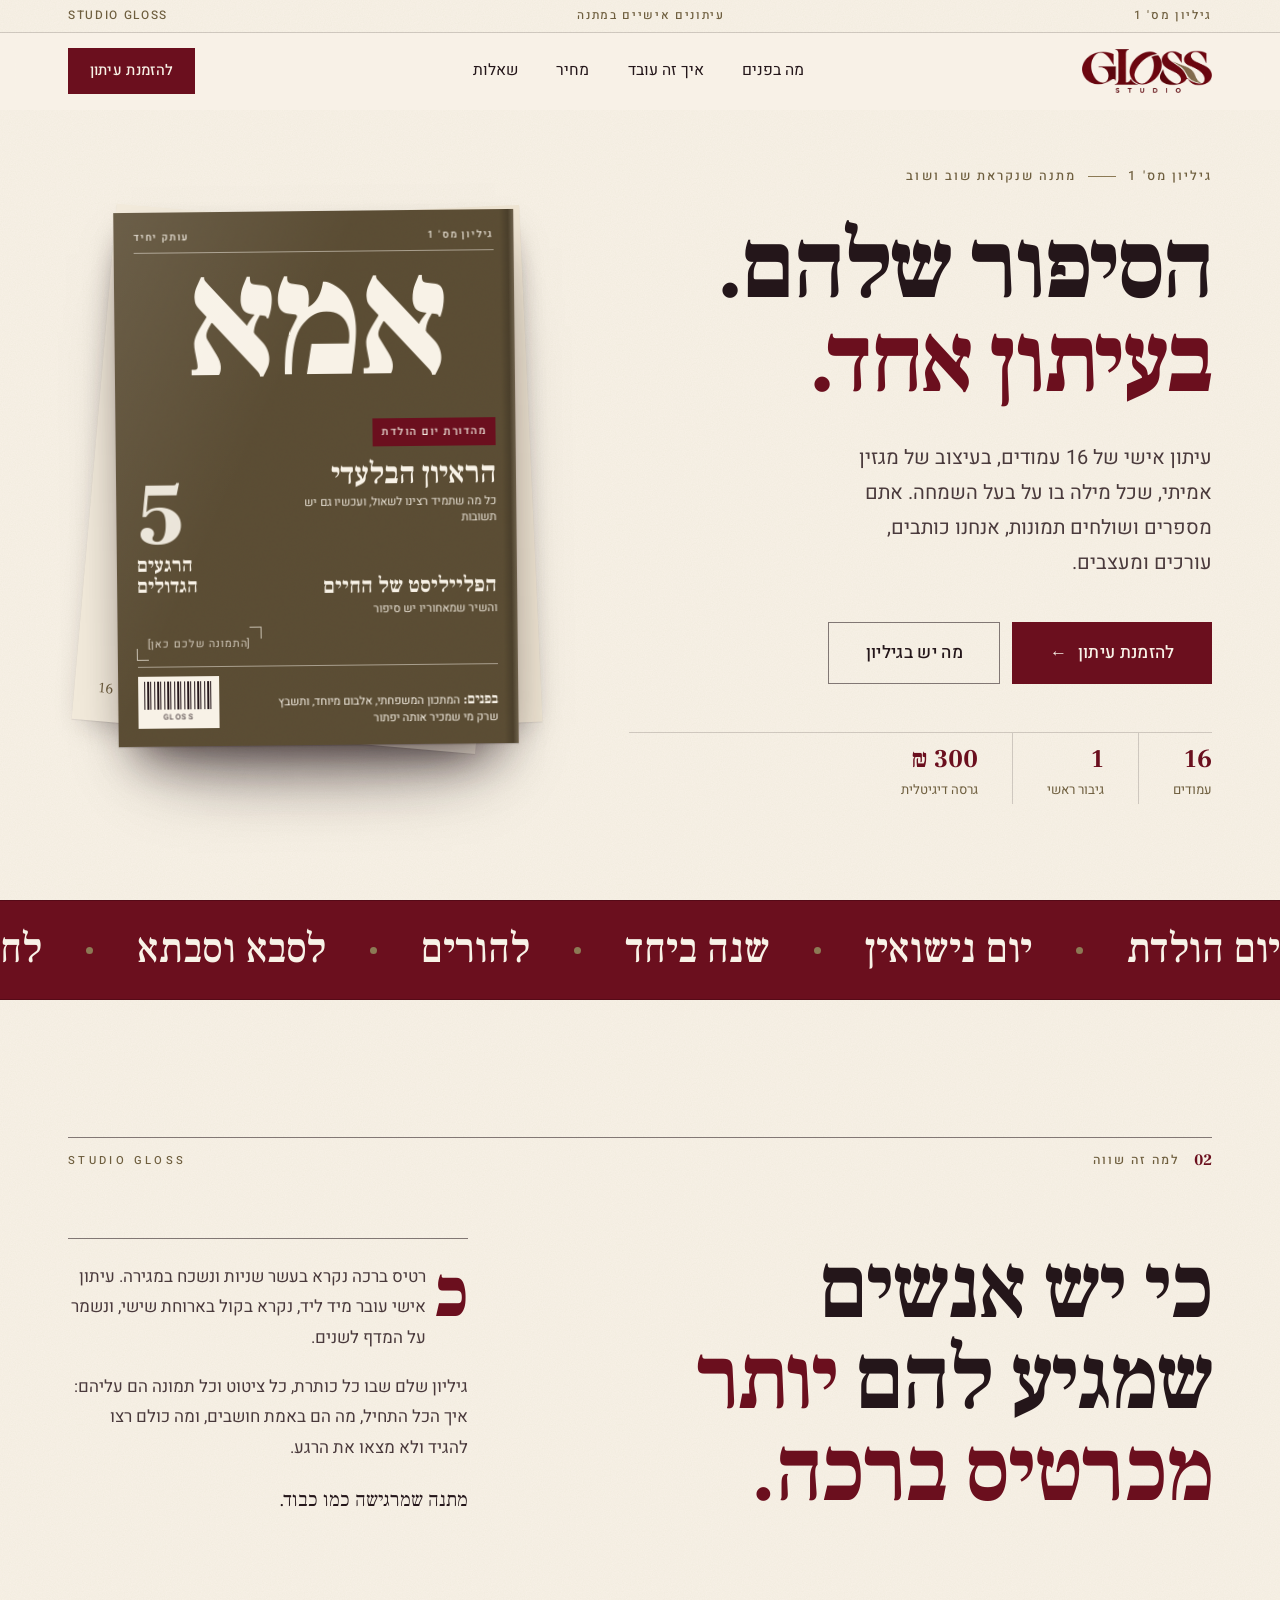
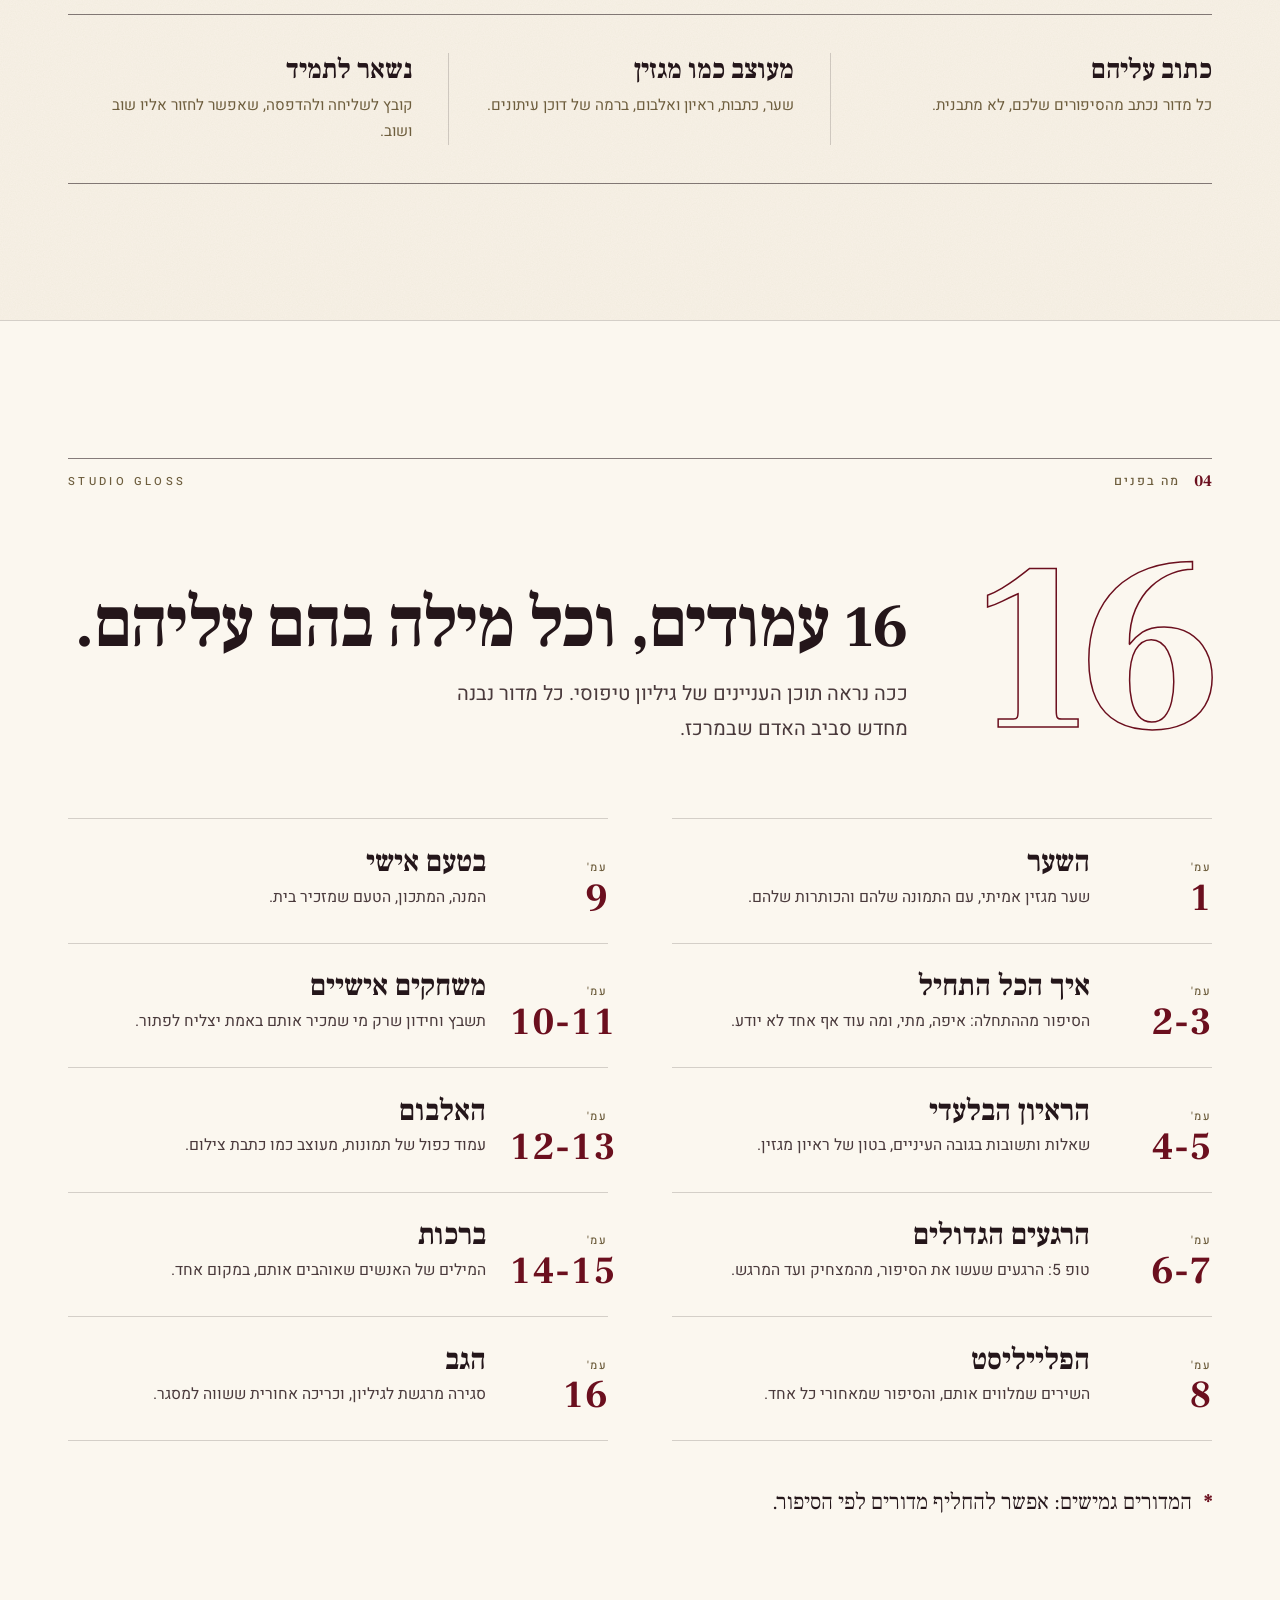
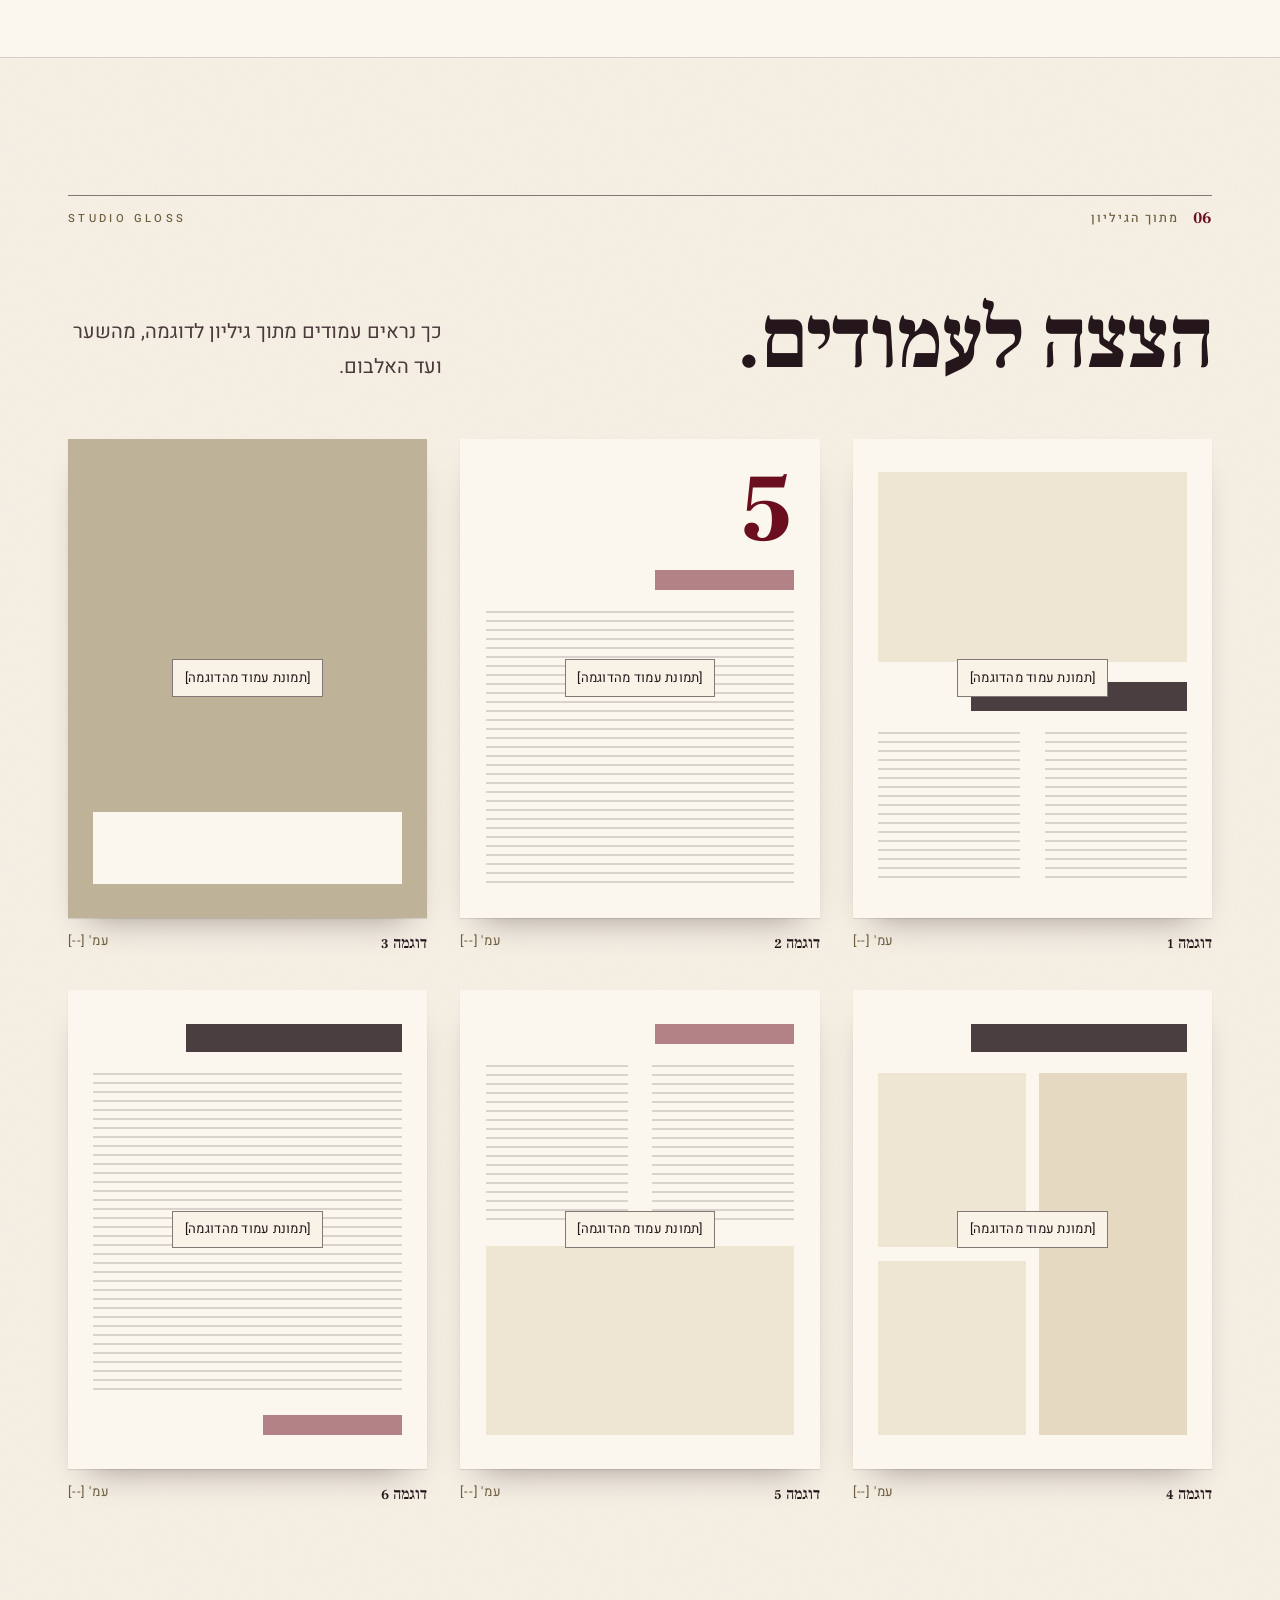
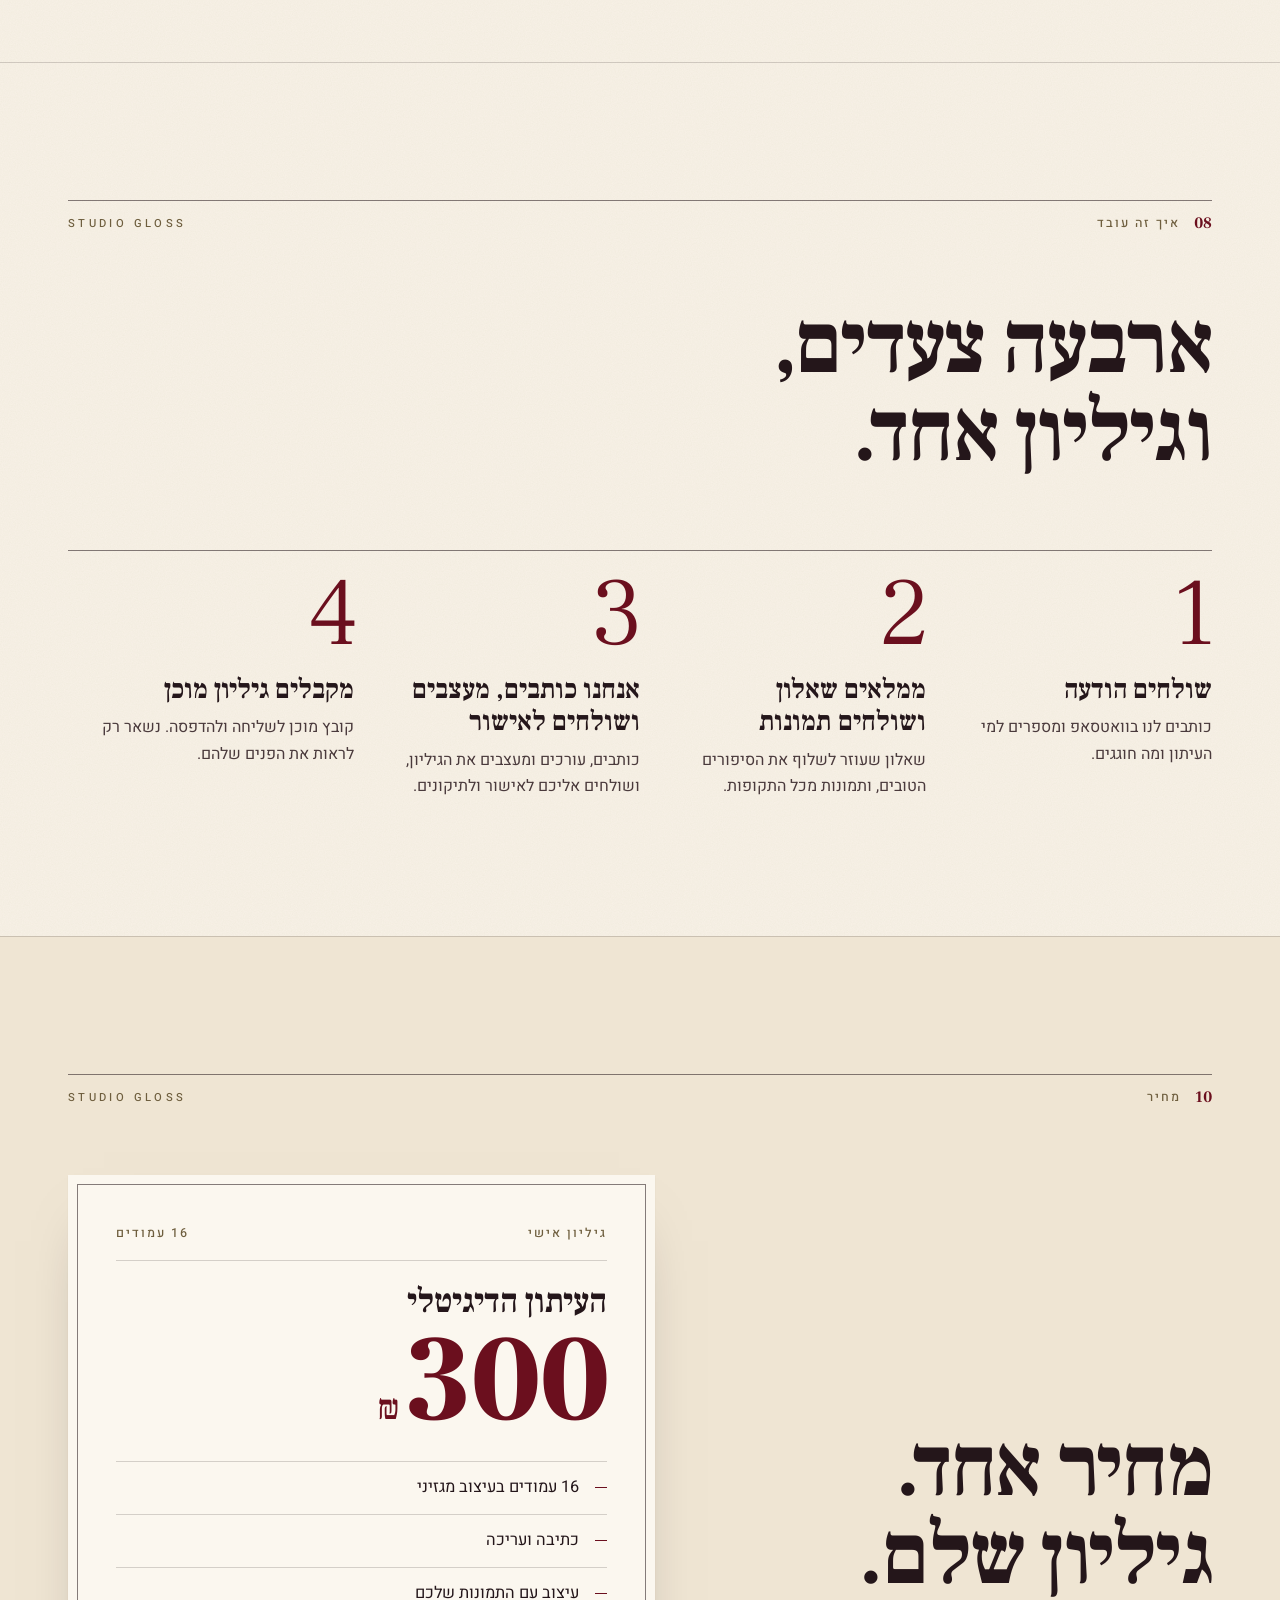
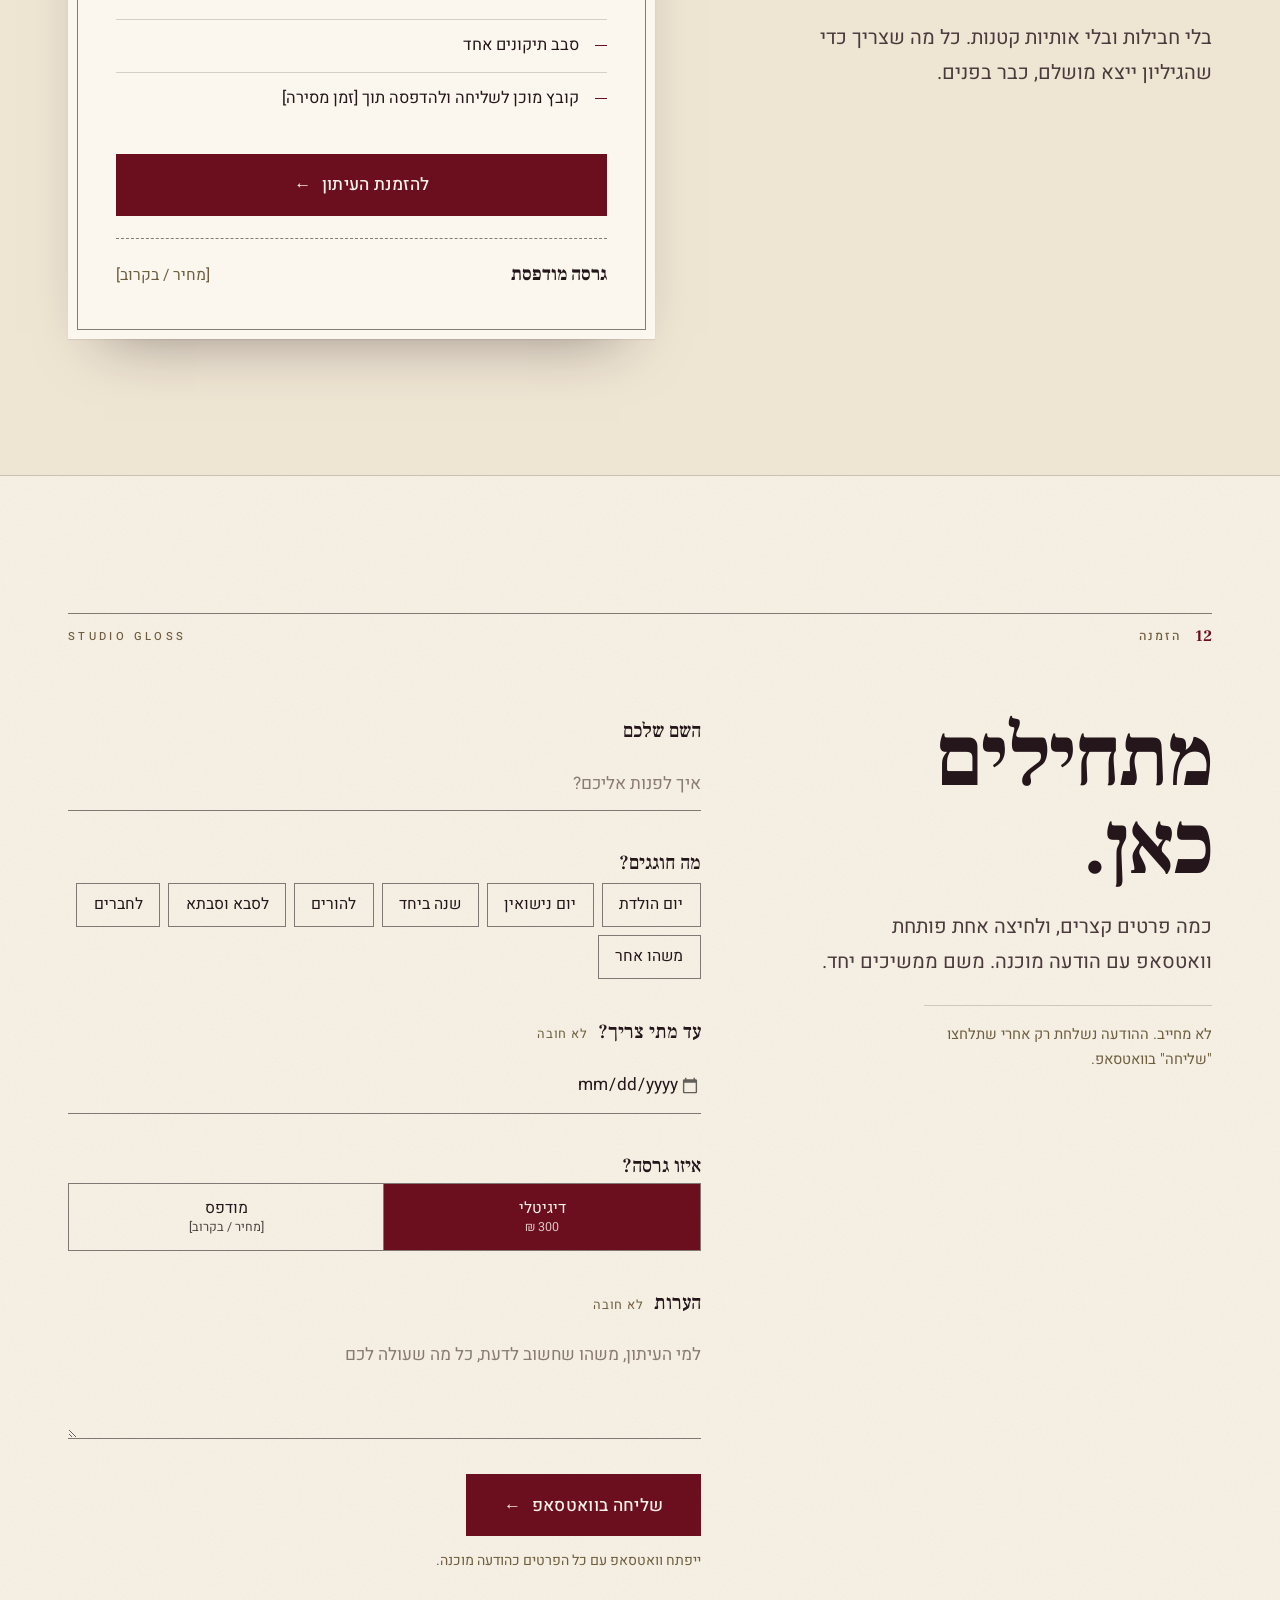
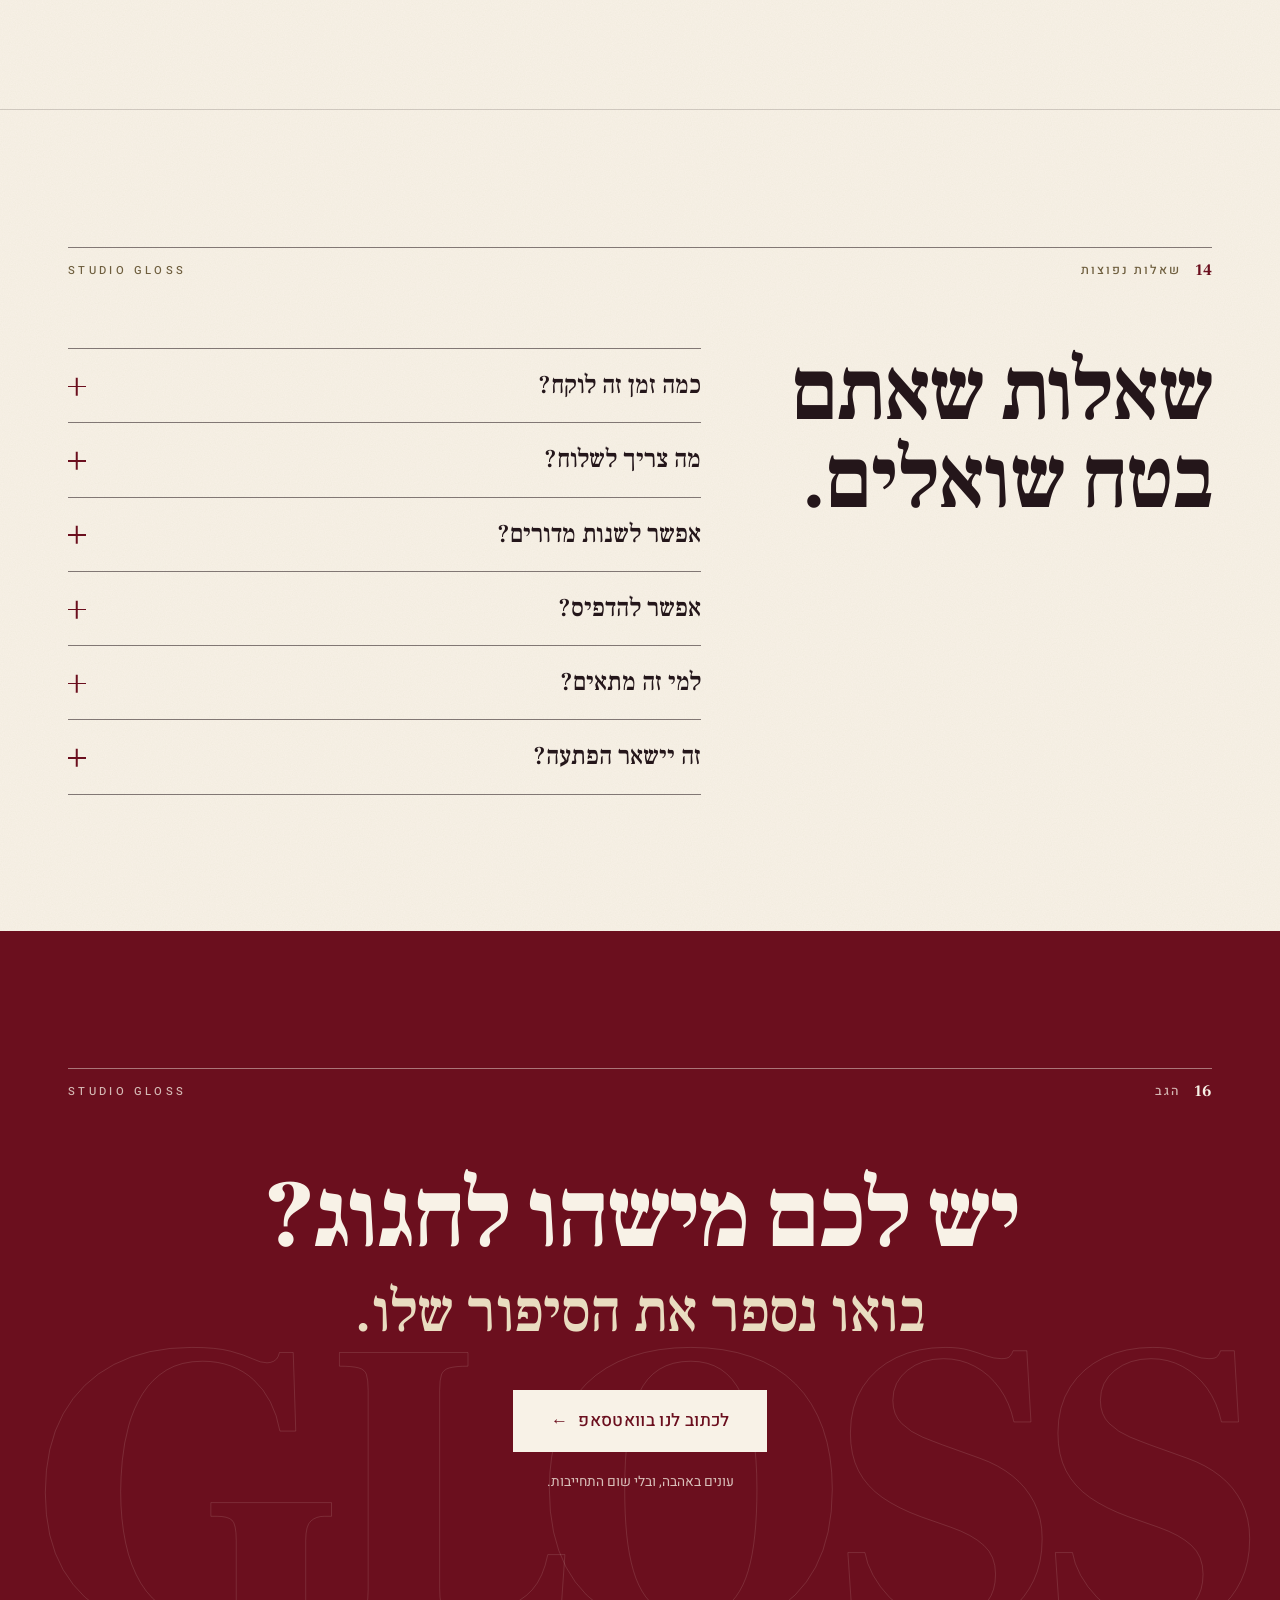
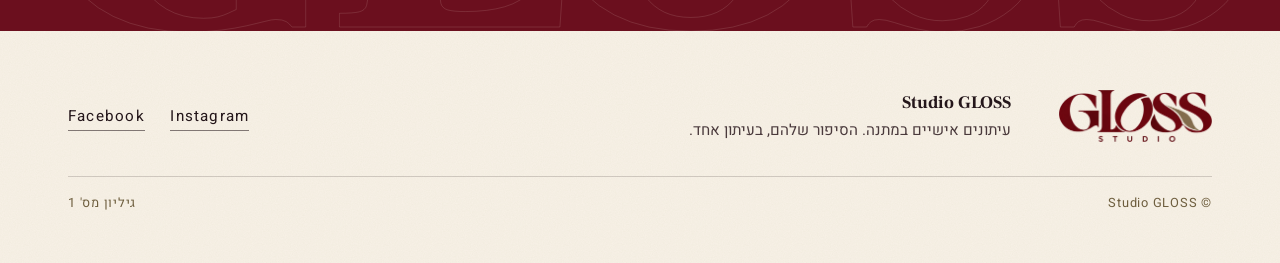
==== index.html @ c8842b8d "Fill WhatsApp number and revision rounds; add WhatsApp fallback link Co-Authored-By: Claude Opus 5.5" ====
<!doctype html>
<html lang="he" dir="rtl">
<head>
<meta charset="utf-8">
<meta name="viewport" content="width=device-width, initial-scale=1, viewport-fit=cover">
<title>Studio GLOSS | עיתון אישי במתנה</title>
<meta name="description" content="עיתון אישי של 16 עמודים בסגנון מגזין, שכל מילה בו על בעל השמחה. מתנה ליום הולדת, יום נישואין, שנה ביחד, להורים, לסבא וסבתא ולחברים.">
<meta name="theme-color" content="#F8F2E7">
<meta property="og:type" content="website">
<meta property="og:locale" content="he_IL">
<meta property="og:title" content="Studio GLOSS | הסיפור שלהם. בעיתון אחד.">
<meta property="og:description" content="עיתון אישי של 16 עמודים בסגנון מגזין, שכל מילה בו על בעל השמחה.">
<meta property="og:image" content="gloss-logo.png">
<link rel="icon" href="data:image/svg+xml,%3Csvg xmlns='http://www.w3.org/2000/svg' viewBox='0 0 64 64'%3E%3Crect width='64' height='64' fill='%23F8F2E7'/%3E%3Ctext x='32' y='49' font-family='Georgia,serif' font-size='50' font-weight='700' text-anchor='middle' fill='%236B0F1E'%3EG%3C/text%3E%3C/svg%3E">
<link rel="preconnect" href="https://fonts.googleapis.com">
<link rel="preconnect" href="https://fonts.gstatic.com" crossorigin>
<link href="https://fonts.googleapis.com/css2?family=Frank+Ruhl+Libre:wght@300;400;500;700;900&family=Heebo:wght@300;400;500;600;700&display=swap" rel="stylesheet">

<style>
/* ===============================================================
   Studio GLOSS - landing page
   =============================================================== */
:root{
  --burgundy:#6B0F1E;
  --burgundy-deep:#550A17;
  --khaki:#8C7A55;
  --khaki-ink:#6E5E3E;
  --khaki-photo:#5B4D33;
  --ivory:#F8F2E7;
  --paper:#FBF7EF;
  --sand:#EFE5D3;
  --ink:#24161A;
  --ink-soft:#4A3A3C;
  --rule:rgba(36,22,26,.18);
  --rule-strong:rgba(36,22,26,.55);

  --serif:"Frank Ruhl Libre", "David Libre", Georgia, serif;
  --sans:"Heebo", "Assistant", system-ui, sans-serif;

  --gutter:16px;
  --max:1240px;
  --ease:cubic-bezier(.16,1,.3,1);
  --header-h:64px;
}
@media (min-width:760px){ :root{ --gutter:32px; --header-h:76px; } }
@media (min-width:1200px){ :root{ --gutter:48px; } }

*,*::before,*::after{ box-sizing:border-box; }
html{ -webkit-text-size-adjust:100%; scroll-behavior:smooth; scroll-padding-top:calc(var(--header-h) + 12px); }
@media (prefers-reduced-motion:reduce){ html{ scroll-behavior:auto; } }
body{
  margin:0;
  background-color:var(--ivory);
  background-image:url("data:image/svg+xml,%3Csvg xmlns='http://www.w3.org/2000/svg' width='180' height='180'%3E%3Cfilter id='n'%3E%3CfeTurbulence type='fractalNoise' baseFrequency='.85' numOctaves='2' stitchTiles='stitch'/%3E%3CfeColorMatrix values='0 0 0 0 .35 0 0 0 0 .25 0 0 0 0 .15 0 0 0 .07 0'/%3E%3C/filter%3E%3Crect width='100%25' height='100%25' filter='url(%23n)'/%3E%3C/svg%3E");
  color:var(--ink);
  font-family:var(--sans);
  font-size:17px;
  line-height:1.7;
  font-weight:400;
  -webkit-font-smoothing:antialiased;
  text-rendering:optimizeLegibility;
  overflow-x:hidden;
}
img{ max-width:100%; display:block; }
a{ color:inherit; }
button,input,textarea,select{ font:inherit; color:inherit; }
::selection{ background:var(--burgundy); color:var(--ivory); }
:focus-visible{ outline:2px solid var(--burgundy); outline-offset:3px; border-radius:2px; }
::-webkit-scrollbar{ width:10px; height:8px; }
::-webkit-scrollbar-track{ background:var(--ivory); }
::-webkit-scrollbar-thumb{ background:var(--khaki); border:2px solid var(--ivory); border-radius:10px; }
html{ scrollbar-color:var(--khaki) var(--ivory); }

.wrap{ width:100%; max-width:var(--max); margin-inline:auto; padding-inline:var(--gutter); }
.sr-only{ position:absolute; width:1px; height:1px; overflow:hidden; clip:rect(0 0 0 0); white-space:nowrap; }
bdi{ unicode-bidi:isolate; }

/* ---------- type ---------- */
.display{
  font-family:var(--serif);
  font-weight:900;
  line-height:.98;
  letter-spacing:-.025em;
  margin:0;
  text-wrap:balance;
}
.h2{
  font-family:var(--serif);
  font-weight:700;
  font-size:clamp(2.35rem, 8.6vw, 5.4rem);
  line-height:1.02;
  letter-spacing:-.02em;
  margin:0;
  text-wrap:balance;
}
.lede{ font-size:clamp(1.06rem, 2.6vw, 1.25rem); line-height:1.75; color:var(--ink-soft); max-width:36ch; margin:0; text-wrap:pretty; }
.tiny{ font-size:.8rem; letter-spacing:.14em; font-weight:500; color:var(--khaki-ink); }

/* running head: a magazine page header with page number */
.runhead{
  display:flex; align-items:center; gap:14px;
  font-size:.78rem; letter-spacing:.16em; font-weight:500;
  color:var(--khaki-ink);
  border-top:1px solid var(--rule-strong);
  padding-top:10px;
  margin-bottom:clamp(2.2rem, 6vw, 4rem);
}
.runhead .pg{ font-family:var(--serif); font-size:1rem; letter-spacing:0; color:var(--burgundy); font-weight:700; }
.runhead .sep{ flex:1; height:1px; }
.runhead .brand{ direction:ltr; letter-spacing:.3em; font-size:.7rem; }

/* ---------- buttons ---------- */
.btn{
  --bg:var(--burgundy); --fg:var(--ivory); --bd:var(--burgundy);
  display:inline-flex; align-items:center; justify-content:center; gap:.6em;
  min-height:52px; padding:0 1.6em;
  background:var(--bg); color:var(--fg); border:1px solid var(--bd);
  font-family:var(--sans); font-weight:500; font-size:1rem; letter-spacing:.02em;
  text-decoration:none; cursor:pointer; border-radius:0;
  transition:background-color .35s var(--ease), color .35s var(--ease), border-color .35s var(--ease), transform .35s var(--ease);
  -webkit-tap-highlight-color:transparent;
}
.btn:hover{ --bg:var(--burgundy-deep); --bd:var(--burgundy-deep); }
.btn:active{ transform:translateY(1px); }
.btn .arr{ display:inline-block; transition:transform .45s var(--ease); font-family:var(--serif); }
.btn:hover .arr{ transform:translateX(-5px); }
.btn-ghost{ --bg:transparent; --fg:var(--ink); --bd:var(--rule-strong); }
.btn-ghost:hover{ --bg:var(--ink); --fg:var(--ivory); --bd:var(--ink); }
.btn-ivory{ --bg:var(--ivory); --fg:var(--burgundy); --bd:var(--ivory); }
.btn-ivory:hover{ --bg:#fff; --fg:var(--burgundy-deep); --bd:#fff; }
.btn-lg{ min-height:62px; font-size:1.08rem; padding:0 2.1em; }

/* ---------- top strip + header ---------- */
.strip{
  border-bottom:1px solid var(--rule);
  font-size:.74rem; letter-spacing:.14em; color:var(--khaki-ink); font-weight:500;
}
.strip .wrap{ display:flex; justify-content:center; align-items:center; gap:18px; min-height:32px; }
.strip .side{ display:none; }
@media (min-width:760px){
  .strip .wrap{ justify-content:space-between; }
  .strip .side{ display:block; }
}

.header{
  position:sticky; top:0; z-index:50;
  background:rgba(248,242,231,.94);
  backdrop-filter:saturate(1.2) blur(10px);
  -webkit-backdrop-filter:saturate(1.2) blur(10px);
  border-bottom:1px solid transparent;
  transition:border-color .3s, box-shadow .3s;
}
.header.scrolled{ border-bottom-color:var(--rule); box-shadow:0 8px 24px -18px rgba(36,22,26,.35); }
.header .wrap{ display:flex; align-items:center; justify-content:space-between; gap:16px; height:var(--header-h); }
.logo{ display:block; flex:none; }
.logo img{ height:34px; width:auto; }
@media (min-width:760px){ .logo img{ height:44px; } }

.nav{ display:none; }
.nav a{
  text-decoration:none; font-size:.98rem; font-weight:400; color:var(--ink);
  padding:6px 0; position:relative;
}
.nav a::after{
  content:""; position:absolute; inset-inline:0; bottom:0; height:1px; background:var(--burgundy);
  transform:scaleX(0); transform-origin:right; transition:transform .45s var(--ease);
}
.nav a:hover::after{ transform:scaleX(1); }
.header-actions{ display:flex; align-items:center; gap:10px; }
.header .btn{ min-height:42px; padding:0 1.05em; font-size:.92rem; }
.menu-btn{
  background:none; border:1px solid var(--rule-strong); min-height:42px; padding:0 .9em;
  font-size:.9rem; cursor:pointer; letter-spacing:.04em;
}
@media (min-width:980px){
  .nav{ display:flex; gap:clamp(22px, 3vw, 40px); }
  .menu-btn{ display:none; }
  .header .btn{ min-height:46px; padding:0 1.4em; }
}
.mobile-nav{
  position:fixed; inset:var(--header-h) 0 auto 0; z-index:49;
  background:var(--ivory); border-bottom:1px solid var(--rule-strong);
  clip-path:inset(0 0 100% 0); visibility:hidden;
  transition:clip-path .55s var(--ease), visibility 0s .55s;
}
.mobile-nav.open{ clip-path:inset(0 0 0 0); visibility:visible; transition:clip-path .55s var(--ease); }
.mobile-nav ol{ list-style:none; margin:0; padding:8px var(--gutter) 22px; }
.mobile-nav li{ border-top:1px solid var(--rule); }
.mobile-nav li:first-child{ border-top:0; }
.mobile-nav a{ display:flex; justify-content:space-between; align-items:baseline; padding:16px 0; text-decoration:none; font-family:var(--serif); font-size:1.7rem; font-weight:500; }
.mobile-nav a span{ font-family:var(--sans); font-size:.8rem; color:var(--khaki-ink); letter-spacing:.12em; }
@media (min-width:980px){ .mobile-nav{ display:none; } }

/* ---------- hero ---------- */
.hero{ padding-top:clamp(1.8rem, 5vw, 3.5rem); padding-bottom:clamp(3.5rem, 8vw, 6rem); position:relative; }
.hero-grid{ display:grid; gap:clamp(2.8rem, 7vw, 4rem); align-items:center; }
@media (min-width:980px){ .hero-grid{ grid-template-columns:1.08fr .92fr; gap:clamp(3rem,5vw,5rem); } }

.hero-meta{ display:flex; gap:12px; align-items:center; flex-wrap:wrap; font-size:.8rem; letter-spacing:.16em; color:var(--khaki-ink); font-weight:500; margin-bottom:clamp(1.3rem,3vw,2rem); }
.hero-meta i{ width:28px; height:1px; background:var(--khaki); display:inline-block; }
.hero h1{ font-size:clamp(3.1rem, 14.2vw, 6rem); }
.hero h1 .l1, .hero h1 .l2{ display:block; }
.hero h1 .l2{ color:var(--burgundy); }
.hero .lede{ margin-top:clamp(1.3rem, 3vw, 2rem); }
.hero-ctas{ display:flex; flex-wrap:wrap; gap:12px; margin-top:clamp(1.8rem, 4vw, 2.6rem); }
.hero-ctas .btn{ flex:1 1 200px; }
@media (min-width:520px){ .hero-ctas .btn{ flex:0 0 auto; } }
.hero-facts{
  display:grid; grid-template-columns:repeat(3, auto); justify-content:start; gap:0;
  margin:clamp(2rem, 5vw, 3rem) 0 0; padding:0; list-style:none;
  border-top:1px solid var(--rule);
}
.hero-facts li{ padding:12px 0 0; padding-inline-end:clamp(16px, 4vw, 34px); margin-inline-end:clamp(16px, 4vw, 34px); border-inline-end:1px solid var(--rule); }
.hero-facts li:last-child{ border:0; margin:0; padding-inline-end:0; }
.hero-facts b{ display:block; font-family:var(--serif); font-size:clamp(1.25rem, 4vw, 1.6rem); font-weight:700; line-height:1.2; color:var(--burgundy); }
.hero-facts span{ font-size:.82rem; color:var(--khaki-ink); }

/* ---------- the cover (built in code) ---------- */
.stage{
  position:relative;
  width:min(84vw, 440px);
  margin-inline:auto;
  padding:6% 4% 9%;
}
.stage::before{ /* table surface shadow */
  content:""; position:absolute; inset:auto 8% 2% 8%; height:10%;
  background:rgba(36,22,26,.28); filter:blur(26px); border-radius:50%;
}
.sheet{
  position:absolute; inset:6% 4% 9%;
  background:var(--paper);
  box-shadow:0 1px 1px rgba(36,22,26,.08), 0 14px 30px -14px rgba(36,22,26,.35);
}
.sheet-1{ transform:rotate(5deg) translate(-5%, 1%); background:#F3EBDC; }
.sheet-1::after{ /* hint of the back page */
  content:"16"; position:absolute; bottom:4%; left:6%; font-family:var(--serif); font-size:clamp(.7rem,2.4vw,.9rem); color:var(--khaki-ink);
}
.sheet-2{ transform:rotate(-2.6deg) translate(3%, -.5%); background:#EFE5D3; }
.cover{
  position:relative; z-index:2;
  aspect-ratio:210/280;
  container-type:inline-size;
  background:var(--khaki-photo);
  color:var(--ivory);
  overflow:hidden;
  transform:rotate(-.6deg);
  box-shadow:
    0 1px 1px rgba(36,22,26,.18),
    0 22px 44px -18px rgba(36,22,26,.55),
    0 50px 80px -40px rgba(36,22,26,.45);
}
.cover::after{ /* paper sheen + spine fold */
  content:""; position:absolute; inset:0; pointer-events:none;
  background:
    linear-gradient(90deg, rgba(255,255,255,0) 0, rgba(255,255,255,0) 96.5%, rgba(0,0,0,.18) 98.6%, rgba(255,255,255,.12) 100%),
    linear-gradient(115deg, rgba(255,255,255,.10) 0%, rgba(255,255,255,0) 38%);
}
/* photo slot: replace the inner .cover-photo content with <img src="..." alt=""> */
.cover-photo{
  position:absolute; inset:0;
  background-color:var(--khaki-photo);
  background-image:url("data:image/svg+xml,%3Csvg xmlns='http://www.w3.org/2000/svg' width='220' height='220'%3E%3Cfilter id='n'%3E%3CfeTurbulence type='fractalNoise' baseFrequency='.7' numOctaves='3' stitchTiles='stitch'/%3E%3CfeColorMatrix values='0 0 0 0 .1 0 0 0 0 .07 0 0 0 0 .04 0 0 0 .35 0'/%3E%3C/filter%3E%3Crect width='100%25' height='100%25' filter='url(%23n)'/%3E%3C/svg%3E");
  display:flex; align-items:center; justify-content:center;
}
.cover-photo img{ position:absolute; inset:0; width:100%; height:100%; object-fit:cover; }
.cover-photo .slot{
  position:absolute; top:104cqw; left:5cqw;
  padding:1.6cqw 2.4cqw;
  font-size:2.7cqw; letter-spacing:.08em; color:rgba(248,242,231,.78);
}
.cover-photo .slot::before, .cover-photo .slot::after{ /* crop marks */
  content:""; position:absolute; width:3cqw; height:3cqw; border:1px solid rgba(248,242,231,.7);
}
.cover-photo .slot::before{ top:-1px; right:-1px; border-width:1px 1px 0 0; }
.cover-photo .slot::after{ bottom:-1px; left:-1px; border-width:0 0 1px 1px; }

.cover-top{
  position:absolute; top:4.2cqw; inset-inline:5cqw;
  display:flex; justify-content:space-between;
  font-size:2.5cqw; letter-spacing:.18em; font-weight:500;
  border-bottom:1px solid rgba(248,242,231,.5); padding-bottom:1.6cqw;
}
.cover-mast{
  position:absolute; top:7.5cqw; inset-inline:0; text-align:center;
  font-family:var(--serif); font-weight:900; font-size:41cqw; line-height:1; letter-spacing:-.03em;
  margin:0; color:var(--ivory);
}
.cover-tag{
  position:absolute; top:52cqw; right:5cqw;
  background:var(--burgundy); color:var(--ivory);
  font-size:2.7cqw; letter-spacing:.14em; padding:1.2cqw 2.2cqw; font-weight:500;
}
.cover-line{ position:absolute; margin:0; }
.cover-line b{ display:block; font-family:var(--serif); font-weight:700; line-height:1.02; }
.cover-line span{ display:block; font-size:2.9cqw; line-height:1.35; margin-top:1.2cqw; opacity:.92; }
.cl-1{ top:62cqw; right:5cqw; width:50cqw; }
.cl-1 b{ font-size:7.6cqw; }
.cl-2{ top:66cqw; left:5cqw; width:30cqw; text-align:left; }
.cl-2 .num{ font-family:var(--serif); font-weight:900; font-size:22cqw; line-height:.8; display:block; color:var(--ivory); }
.cl-2 b{ font-size:5cqw; margin-top:1cqw; }
.cl-3{ top:91cqw; right:5cqw; width:44cqw; }
.cl-3 b{ font-size:5.4cqw; }
.cover-foot{
  position:absolute; bottom:4.5cqw; inset-inline:5cqw;
  display:flex; justify-content:space-between; align-items:flex-end; gap:4cqw;
  border-top:1px solid rgba(248,242,231,.5); padding-top:2.2cqw;
}
.cover-foot p{ margin:0; font-size:2.85cqw; line-height:1.4; max-width:56cqw; }
.cover-foot p b{ font-family:var(--serif); font-weight:700; font-size:3.6cqw; }
.barcode{ background:var(--ivory); padding:1.3cqw 1.6cqw 1cqw; color:var(--ink); text-align:center; flex:none; }
.barcode i{
  display:block; width:17cqw; height:7cqw;
  background:repeating-linear-gradient(90deg, var(--ink) 0 1px, transparent 1px 3px, var(--ink) 3px 5px, transparent 5px 6px, var(--ink) 6px 7px, transparent 7px 10px);
}
.barcode span{ display:block; font-size:1.9cqw; letter-spacing:.2em; margin-top:.5cqw; }
.stage-caption{
  position:absolute; bottom:0; inset-inline:0; text-align:center;
  font-size:.74rem; letter-spacing:.14em; color:var(--khaki-ink);
}

/* ---------- ticker ---------- */
.ticker{
  background:var(--burgundy); color:var(--ivory);
  overflow:hidden; border-block:1px solid var(--burgundy-deep);
  padding-block:clamp(16px, 3vw, 24px);
}
.ticker-track{ display:flex; width:max-content; animation:tick 46s linear infinite; }
.ticker:hover .ticker-track{ animation-play-state:paused; }
.ticker ul{ display:flex; margin:0; padding:0; list-style:none; flex:none; }
.ticker li{
  display:flex; align-items:center; white-space:nowrap;
  font-family:var(--serif); font-size:clamp(1.5rem, 5vw, 2.6rem); font-weight:500; line-height:1.2;
}
.ticker li::after{ content:""; width:7px; height:7px; border-radius:50%; background:var(--khaki); margin-inline:clamp(22px, 4vw, 44px); flex:none; }
@keyframes tick{ from{ transform:translateX(0); } to{ transform:translateX(50%); } }
@media (prefers-reduced-motion:reduce){
  .ticker-track{ animation:none; width:auto; }
  .ticker ul[aria-hidden]{ display:none; }
  .ticker ul{ flex-wrap:wrap; justify-content:center; padding-inline:var(--gutter); }
}

/* ---------- sections ---------- */
.section{ padding-block:clamp(4.5rem, 11vw, 8.5rem); }

/* why */
.why-grid{ display:grid; gap:clamp(2rem, 5vw, 3rem); }
@media (min-width:900px){ .why-grid{ grid-template-columns:1.25fr .75fr; align-items:end; gap:clamp(3rem, 6vw, 6rem); } }
.why .h2{ font-size:clamp(2.35rem, 8.2vw, 5.6rem); }
.why .h2 em{ font-style:normal; color:var(--burgundy); }
.why-body{ border-top:1px solid var(--rule-strong); padding-top:1.4rem; }
.why-body p{ margin:0 0 1.1em; color:var(--ink-soft); font-size:1.06rem; line-height:1.8; max-width:42ch; }
.why-body p:first-child::first-letter{
  font-family:var(--serif); font-weight:900; color:var(--burgundy);
  float:right; font-size:4.1em; line-height:.82; margin:.06em 0 0 .12em;
}
.why-body .sig{ font-family:var(--serif); font-size:1.25rem; color:var(--ink); margin:0; }

.pull{
  margin:clamp(3.5rem, 9vw, 6rem) 0 0;
  display:grid; gap:1rem;
  border-block:1px solid var(--rule-strong);
  padding-block:clamp(1.6rem, 4vw, 2.4rem);
}
@media (min-width:760px){ .pull{ grid-template-columns:repeat(3, 1fr); gap:0; } }
.pull div{ padding-inline:0; }
@media (min-width:760px){
  .pull div{ padding-inline:clamp(18px, 3vw, 36px); border-inline-start:1px solid var(--rule); }
  .pull div:first-child{ border:0; padding-inline-start:0; }
}
.pull b{ display:block; font-family:var(--serif); font-size:clamp(1.3rem, 3.4vw, 1.7rem); font-weight:700; line-height:1.25; }
.pull span{ display:block; color:var(--khaki-ink); font-size:.95rem; margin-top:.35rem; }
@media (max-width:759px){ .pull div + div{ border-top:1px solid var(--rule); padding-top:1rem; } }

/* ---------- inside: table of contents ---------- */
.inside{ background:var(--paper); border-block:1px solid var(--rule); }
.toc-head{ display:grid; gap:1.4rem; margin-bottom:clamp(2.6rem, 6vw, 4.5rem); }
@media (min-width:900px){ .toc-head{ grid-template-columns:auto 1fr; align-items:end; gap:clamp(2rem, 5vw, 4.5rem); } }
.big16{
  font-family:var(--serif); font-weight:900; line-height:.78;
  font-size:clamp(8rem, 38vw, 15rem); letter-spacing:-.05em;
  color:transparent; -webkit-text-stroke:1.5px var(--burgundy);
  margin:0;
}
.toc-head .h2{ font-size:clamp(2.1rem, 7vw, 4.4rem); }
.toc-head .lede{ margin-top:1rem; max-width:44ch; }

.toc{ list-style:none; margin:0; padding:0; display:grid; }
@media (min-width:900px){
  .toc{ grid-template-columns:1fr 1fr; column-gap:clamp(2.5rem, 5vw, 5rem); grid-auto-flow:column; grid-template-rows:repeat(5, auto); }
}
.toc li{
  display:grid; grid-template-columns:clamp(4.6rem, 15vw, 6.2rem) 1fr; gap:clamp(.8rem, 2vw, 1.4rem);
  align-items:baseline;
  padding-block:clamp(1.1rem, 2.6vw, 1.6rem);
  border-top:1px solid var(--rule);
  transition:background-color .4s var(--ease);
}
@media (min-width:900px){ .toc li:nth-child(5), .toc li:nth-child(10){ border-bottom:1px solid var(--rule); } }
@media (max-width:899px){ .toc li:last-child{ border-bottom:1px solid var(--rule); } }
.toc .pg{
  font-family:var(--serif); font-weight:700; color:var(--burgundy);
  font-size:clamp(1.7rem, 5.4vw, 2.4rem); line-height:1; font-variant-numeric:lining-nums tabular-nums;
  direction:ltr; text-align:right; white-space:nowrap;
}
.toc .pg small{ display:block; font-family:var(--sans); font-size:.7rem; letter-spacing:.16em; color:var(--khaki-ink); font-weight:500; margin-bottom:.35rem; direction:rtl; }
.toc h3{ font-family:var(--serif); font-weight:700; font-size:clamp(1.4rem, 4.2vw, 1.85rem); line-height:1.15; margin:0; }
.toc p{ margin:.35rem 0 0; color:var(--ink-soft); font-size:.98rem; line-height:1.6; max-width:40ch; }
.toc-note{
  margin:clamp(1.8rem, 4vw, 2.6rem) 0 0; display:flex; gap:12px; align-items:baseline;
  font-family:var(--serif); font-size:clamp(1.15rem, 3vw, 1.4rem); color:var(--ink);
}
.toc-note::before{ content:"*"; color:var(--burgundy); font-weight:700; }

/* ---------- samples gallery ---------- */
.samples-head{ display:flex; flex-wrap:wrap; justify-content:space-between; align-items:end; gap:1rem 2rem; margin-bottom:clamp(2rem, 5vw, 3.4rem); }
.samples-head .lede{ max-width:34ch; }
.gallery{
  list-style:none; margin:0; padding:0 0 18px;
  display:grid; grid-auto-flow:column; grid-auto-columns:72%;
  gap:16px; overflow-x:auto; scroll-snap-type:x mandatory;
  margin-inline:calc(var(--gutter) * -1); padding-inline:var(--gutter);
  scroll-padding-inline:var(--gutter);
  scrollbar-width:thin;
}
@media (min-width:600px){ .gallery{ grid-auto-columns:44%; } }
@media (min-width:980px){
  .gallery{ grid-auto-flow:row; grid-template-columns:repeat(3, 1fr); overflow:visible; margin-inline:0; padding-inline:0; gap:clamp(20px, 2.6vw, 36px); }
}
.gallery li{ scroll-snap-align:start; }
.gallery figure{ margin:0; }
/* To use a real image: put <img src="page-1.jpg" alt="..."> inside .page and remove .mock */
.page{
  position:relative; aspect-ratio:3/4; background:var(--paper); overflow:hidden;
  box-shadow:0 1px 1px rgba(36,22,26,.1), 0 18px 34px -20px rgba(36,22,26,.45);
  transition:transform .6s var(--ease), box-shadow .6s var(--ease);
}
.page img{ width:100%; height:100%; object-fit:cover; }
.gallery figure:hover .page{ transform:translateY(-6px); box-shadow:0 1px 1px rgba(36,22,26,.1), 0 30px 44px -22px rgba(36,22,26,.5); }
.mock{ position:absolute; inset:7%; display:flex; flex-direction:column; gap:5%; }
.mock .img{ background:var(--sand); }
.mock .ttl{ height:7%; background:var(--ink); opacity:.82; width:70%; }
.mock .ttl.s{ width:45%; height:5%; opacity:.5; background:var(--burgundy); }
.mock .txt{
  flex:1;
  background:repeating-linear-gradient(180deg, rgba(36,22,26,.16) 0 2px, transparent 2px 9px);
}
.mock .cols{ flex:1; display:grid; grid-template-columns:1fr 1fr; gap:8%; }
.mock .cols .txt{ height:100%; }
.mock.v1 .img{ height:46%; }
.mock.v2 .big{ font-family:var(--serif); font-weight:900; color:var(--burgundy); font-size:clamp(3.4rem, 18vw, 6rem); line-height:.8; }
.mock.v3{ inset:0; }
.mock.v3 .img{ position:absolute; inset:0; background:var(--khaki); opacity:.55; }
.mock.v3 .bar{ position:absolute; bottom:7%; inset-inline:7%; height:15%; background:var(--paper); }
.mock.v4 .grid{ flex:1; display:grid; grid-template-columns:1fr 1fr; grid-template-rows:1fr 1fr; gap:4%; }
.mock.v4 .grid i{ background:var(--sand); }
.mock.v4 .grid i:first-child{ grid-row:span 2; background:#E6D9C1; }
.mock .num{ position:absolute; bottom:-3%; left:0; font-size:.7rem; color:var(--khaki-ink); }
.page .label{
  position:absolute; inset:auto 0 0; z-index:2; margin:auto; top:0;
  display:flex; align-items:center; justify-content:center; pointer-events:none;
}
.page .label span{
  background:var(--ivory); border:1px solid var(--rule-strong);
  font-size:.82rem; padding:.5em .9em; color:var(--ink); letter-spacing:.02em;
}
.gallery figcaption{ display:flex; justify-content:space-between; gap:12px; margin-top:12px; font-size:.82rem; color:var(--khaki-ink); letter-spacing:.06em; }
.gallery figcaption b{ font-family:var(--serif); color:var(--ink); font-weight:500; font-size:1rem; letter-spacing:0; }
.swipe-hint{ font-size:.78rem; letter-spacing:.14em; color:var(--khaki-ink); margin-top:.4rem; }
@media (min-width:980px){ .swipe-hint{ display:none; } }

/* ---------- how ---------- */
.how{ border-top:1px solid var(--rule); }
.how .h2{ margin-bottom:clamp(2.6rem, 6vw, 4.5rem); max-width:12ch; }
.steps{ list-style:none; margin:0; padding:0; display:grid; counter-reset:s; }
@media (min-width:760px){ .steps{ grid-template-columns:repeat(2, 1fr); } }
@media (min-width:1100px){ .steps{ grid-template-columns:repeat(4, 1fr); } }
.steps li{
  counter-increment:s; position:relative;
  border-top:1px solid var(--rule-strong);
  padding:1.3rem 0 2.2rem;
}
@media (min-width:760px){
  .steps li{ padding-inline-end:clamp(18px, 2.6vw, 34px); }
}
@media (min-width:1100px){
  .steps li + li{ border-inline-start:0; }
  .steps li{ padding-bottom:0; }
}
.steps .n{
  display:block; font-family:var(--serif); font-weight:300; color:var(--burgundy);
  font-size:clamp(4.2rem, 14vw, 6rem); line-height:.9; letter-spacing:-.04em; margin-bottom:1rem;
}
.steps .n::before{ content:counter(s); }
.steps h3{ font-family:var(--serif); font-size:clamp(1.45rem, 4vw, 1.7rem); font-weight:700; line-height:1.2; margin:0 0 .5rem; text-wrap:balance; }
.steps p{ margin:0; color:var(--ink-soft); font-size:1rem; line-height:1.65; max-width:34ch; }

/* ---------- price ---------- */
.price{ background:var(--sand); border-block:1px solid var(--rule); }
.price-grid{ display:grid; gap:clamp(2.4rem, 6vw, 4rem); align-items:center; }
@media (min-width:900px){ .price-grid{ grid-template-columns:.9fr 1.1fr; gap:clamp(3rem, 6vw, 6rem); } }
.price .lede{ margin-top:1.2rem; }
.ticket{
  background:var(--paper); position:relative;
  padding:clamp(1.6rem, 5vw, 3rem);
  outline:1px solid var(--rule-strong); outline-offset:-10px;
  box-shadow:0 1px 1px rgba(36,22,26,.08), 0 30px 60px -36px rgba(36,22,26,.5);
}
.ticket-top{ display:flex; justify-content:space-between; align-items:baseline; gap:12px; font-size:.78rem; letter-spacing:.16em; color:var(--khaki-ink); font-weight:500; padding-bottom:1rem; border-bottom:1px solid var(--rule); }
.ticket h3{ font-family:var(--serif); font-weight:700; font-size:clamp(1.6rem, 5vw, 2.1rem); margin:1.4rem 0 0; line-height:1.1; }
.amount{ display:flex; align-items:baseline; gap:.3rem; margin:.4rem 0 1.4rem; color:var(--burgundy); }
.amount b{ font-family:var(--serif); font-weight:900; font-size:clamp(5rem, 22vw, 7.6rem); line-height:.9; letter-spacing:-.04em; }
.amount span{ font-family:var(--serif); font-size:clamp(1.6rem, 5vw, 2.2rem); font-weight:500; }
.includes{ list-style:none; margin:0 0 1.8rem; padding:0; }
.includes li{ display:grid; grid-template-columns:28px 1fr; align-items:baseline; padding:.75rem 0; border-top:1px solid var(--rule); font-size:1.02rem; }
.includes li::before{ content:""; width:12px; height:1px; background:var(--burgundy); transform:translateY(-4px); }
.ticket .btn{ width:100%; }
.printed{
  margin-top:1.4rem; padding-top:1.2rem; border-top:1px dashed var(--rule-strong);
  display:flex; justify-content:space-between; gap:12px; flex-wrap:wrap; align-items:baseline;
}
.printed b{ font-family:var(--serif); font-weight:700; font-size:1.2rem; }
.printed span{ color:var(--khaki-ink); font-size:.98rem; }

/* ---------- order form ---------- */
.order-grid{ display:grid; gap:clamp(2.4rem, 6vw, 4rem); }
@media (min-width:980px){ .order-grid{ grid-template-columns:.8fr 1.2fr; gap:clamp(3rem, 7vw, 7rem); align-items:start; } .order-intro{ position:sticky; top:calc(var(--header-h) + 40px); } }
.order-intro .lede{ margin-top:1.2rem; }
.order-intro .wa-note{ margin-top:1.6rem; font-size:.92rem; color:var(--khaki-ink); border-top:1px solid var(--rule); padding-top:1rem; max-width:36ch; }
.form{ display:grid; gap:clamp(1.6rem, 4vw, 2.2rem); }
.field{ display:grid; gap:.55rem; border:0; padding:0; margin:0; min-width:0; }
.field > label, .field > legend{
  font-family:var(--serif); font-size:1.25rem; font-weight:500; padding:0; color:var(--ink);
}
.field .opt{ font-family:var(--sans); font-size:.8rem; color:var(--khaki-ink); letter-spacing:.06em; margin-inline-start:.4em; font-weight:400; }
.input{
  width:100%; min-height:54px; padding:.75rem 0;
  background:transparent; border:0; border-bottom:1px solid var(--rule-strong); border-radius:0;
  font-size:1.08rem; color:var(--ink); transition:border-color .3s;
  -webkit-appearance:none; appearance:none;
}
.input::placeholder{ color:#8a7b70; }
.input:focus{ outline:0; border-bottom-color:var(--burgundy); box-shadow:0 1px 0 0 var(--burgundy); }
textarea.input{ min-height:110px; resize:vertical; line-height:1.6; }
input[type="date"].input{ text-align:right; min-width:0; display:block; }
input[type="date"]::-webkit-date-and-time-value{ text-align:right; }
input[type="date"]::-webkit-calendar-picker-indicator{ opacity:.6; cursor:pointer; }
.chips{ display:flex; flex-wrap:wrap; gap:8px; margin-top:.2rem; }
.chip{ position:relative; }
.chip input{ position:absolute; opacity:0; inset:0; margin:0; cursor:pointer; }
.chip span{
  display:inline-flex; align-items:center; min-height:44px; padding:0 1.05em;
  border:1px solid var(--rule-strong); font-size:.98rem; cursor:pointer;
  transition:background-color .3s var(--ease), color .3s var(--ease), border-color .3s var(--ease);
}
.chip:hover span{ border-color:var(--ink); }
.chip input:checked + span{ background:var(--burgundy); border-color:var(--burgundy); color:var(--ivory); }
.chip input:focus-visible + span{ outline:2px solid var(--burgundy); outline-offset:3px; }
.seg{ display:grid; grid-template-columns:1fr 1fr; border:1px solid var(--rule-strong); }
.seg .chip span{ border:0; width:100%; justify-content:center; flex-direction:column; min-height:66px; padding:.5em; text-align:center; line-height:1.3; }
.seg .chip + .chip span{ border-inline-start:1px solid var(--rule-strong); }
.seg .chip small{ font-size:.78rem; opacity:.8; }
.field.invalid .input{ border-bottom-color:var(--burgundy); }
.field .err{ display:none; font-size:.88rem; color:var(--burgundy); font-weight:500; }
.field.invalid .err{ display:block; }
.form-actions{ display:grid; gap:.8rem; }
.form-actions .btn{ width:100%; }
@media (min-width:600px){ .form-actions .btn{ width:auto; justify-self:start; } }
.form-actions p{ margin:0; font-size:.88rem; color:var(--khaki-ink); }
.wa-fallback{ font-size:.95rem; color:var(--burgundy); font-weight:500; text-underline-offset:4px; }
[hidden]{ display:none !important; }

/* ---------- faq ---------- */
.faq{ border-top:1px solid var(--rule); }
.faq-grid{ display:grid; gap:clamp(2rem, 5vw, 3rem); }
@media (min-width:980px){ .faq-grid{ grid-template-columns:.8fr 1.2fr; gap:clamp(3rem, 7vw, 7rem); } }
.qa{ border-top:1px solid var(--rule-strong); }
.qa:last-child{ border-bottom:1px solid var(--rule-strong); }
.qa summary{
  list-style:none; cursor:pointer; display:flex; justify-content:space-between; align-items:center; gap:1rem;
  padding:1.25rem 0; font-family:var(--serif); font-size:clamp(1.3rem, 3.8vw, 1.6rem); font-weight:500; line-height:1.3;
  -webkit-tap-highlight-color:transparent;
}
.qa summary::-webkit-details-marker{ display:none; }
.qa summary:hover{ color:var(--burgundy); }
.qa .pm{ position:relative; width:18px; height:18px; flex:none; }
.qa .pm::before, .qa .pm::after{ content:""; position:absolute; top:50%; left:0; width:100%; height:1.5px; background:var(--burgundy); transition:transform .45s var(--ease); }
.qa .pm::after{ transform:rotate(90deg); }
.qa[open] .pm::after{ transform:rotate(0deg); }
.qa .ans{ overflow:hidden; }
.qa .ans p{ margin:0 0 1.4rem; color:var(--ink-soft); line-height:1.75; max-width:56ch; }

/* ---------- finale ---------- */
.finale{ background:var(--burgundy); color:var(--ivory); text-align:center; position:relative; overflow:hidden; }
.finale .wrap{ position:relative; }
.finale .runhead{ color:rgba(248,242,231,.75); border-top-color:rgba(248,242,231,.45); }
.finale .runhead .pg{ color:var(--ivory); }
.finale .display{ font-size:clamp(2.7rem, 11vw, 6rem); }
.finale .display span{ display:block; color:#E9DCC0; font-weight:500; font-size:.62em; margin-top:.35em; letter-spacing:-.01em; }
.finale .btn{ margin-top:clamp(2.2rem, 5vw, 3rem); }
.finale .fine{ margin:1.2rem 0 0; font-size:.86rem; color:rgba(248,242,231,.78); }
.finale .ghost-word{
  position:absolute; inset:auto 0 -.18em; font-family:var(--serif); font-weight:900;
  font-size:clamp(9rem, 34vw, 26rem); line-height:1; color:transparent;
  -webkit-text-stroke:1px rgba(248,242,231,.12); pointer-events:none; white-space:nowrap; direction:ltr; letter-spacing:-.03em;
}

/* ---------- footer ---------- */
.footer{ padding-block:clamp(2.6rem, 6vw, 3.6rem) calc(clamp(2rem, 5vw, 3rem) + env(safe-area-inset-bottom)); }
.footer-grid{ display:grid; gap:1.8rem; align-items:center; }
@media (min-width:760px){ .footer-grid{ grid-template-columns:auto 1fr auto; gap:3rem; } }
.footer .logo img{ height:52px; }
.footer .about{ margin:0; font-size:.95rem; color:var(--ink-soft); }
.footer .about b{ font-family:var(--serif); font-size:1.1rem; color:var(--ink); }
.social{ display:flex; gap:1.6rem; list-style:none; margin:0; padding:0; }
.social a{ text-decoration:none; font-size:.95rem; letter-spacing:.08em; border-bottom:1px solid var(--rule-strong); padding-bottom:3px; transition:color .3s, border-color .3s; }
.social a:hover{ color:var(--burgundy); border-color:var(--burgundy); }
.footer-base{ margin-top:2rem; padding-top:1rem; border-top:1px solid var(--rule); display:flex; justify-content:space-between; flex-wrap:wrap; gap:.6rem; font-size:.8rem; color:var(--khaki-ink); letter-spacing:.06em; }

/* ---------- mobile sticky CTA ---------- */
.dock{
  position:fixed; inset:auto 0 0; z-index:40;
  padding:10px var(--gutter) calc(10px + env(safe-area-inset-bottom));
  background:rgba(248,242,231,.96); border-top:1px solid var(--rule);
  backdrop-filter:blur(8px); -webkit-backdrop-filter:blur(8px);
  transform:translateY(110%); transition:transform .55s var(--ease);
}
.dock.show{ transform:none; }
.dock .btn{ width:100%; min-height:50px; }
@media (min-width:980px){ .dock{ display:none; } }

/* ---------- motion ---------- */
.js .reveal{ opacity:0; transform:translateY(22px); transition:opacity 1s var(--ease), transform 1.1s var(--ease); }
.js .reveal.in{ opacity:1; transform:none; }
.js .reveal[data-d="1"]{ transition-delay:.08s; }
.js .reveal[data-d="2"]{ transition-delay:.16s; }
.js .reveal[data-d="3"]{ transition-delay:.24s; }
.js .reveal[data-d="4"]{ transition-delay:.32s; }
/* rules draw in like a press proof */
.js .runhead{ background:linear-gradient(var(--rule-strong),var(--rule-strong)) no-repeat right top / 0 1px; border-top-color:transparent; transition:background-size 1.4s var(--ease); }
.js .finale .runhead{ background-image:linear-gradient(rgba(248,242,231,.45),rgba(248,242,231,.45)); }
.js .runhead.in{ background-size:100% 1px; }
/* hero: the cover is set down on the table */
.js .stage .cover{ opacity:0; transform:translateY(30px) rotate(-3deg) scale(.97); transition:opacity 1.1s var(--ease) .25s, transform 1.5s var(--ease) .25s; }
.js .stage .sheet-1{ opacity:0; transition:opacity 1s var(--ease) .55s, transform 1.5s var(--ease) .55s; transform:rotate(1deg) translate(0,0); }
.js .stage .sheet-2{ opacity:0; transition:opacity 1s var(--ease) .45s, transform 1.5s var(--ease) .45s; transform:rotate(0deg); }
.js .stage.in .cover{ opacity:1; transform:rotate(-.6deg); }
.js .stage.in .sheet-1{ opacity:1; transform:rotate(5deg) translate(-5%, 1%); }
.js .stage.in .sheet-2{ opacity:1; transform:rotate(-2.6deg) translate(3%, -.5%); }
.js .hero h1 .l1, .js .hero h1 .l2{ clip-path:inset(0 0 100% 0); transform:translateY(.25em); transition:clip-path 1.2s var(--ease), transform 1.2s var(--ease); }
.js .hero h1 .l2{ transition-delay:.12s; }
.js .hero h1.in .l1, .js .hero h1.in .l2{ clip-path:inset(-10% -5% -15% -5%); transform:none; }
@media (prefers-reduced-motion:reduce){
  .js .reveal, .js .stage .cover, .js .stage .sheet, .js .hero h1 .l1, .js .hero h1 .l2{ opacity:1 !important; transform:none !important; clip-path:none !important; transition:none !important; }
  .js .stage .sheet-1{ transform:rotate(5deg) translate(-5%, 1%) !important; }
  .js .stage .sheet-2{ transform:rotate(-2.6deg) translate(3%, -.5%) !important; }
  .js .stage .cover{ transform:rotate(-.6deg) !important; }
  .js .runhead{ background:none; border-top-color:var(--rule-strong); }
}
</style>
</head>

<body>
<a class="sr-only" href="#main">דילוג לתוכן</a>

<div class="strip" aria-hidden="true">
  <div class="wrap">
    <span class="side">גיליון מס' 1</span>
    <span>עיתונים אישיים במתנה</span>
    <span class="side"><bdi>STUDIO GLOSS</bdi></span>
  </div>
</div>

<header class="header" id="header">
  <div class="wrap">
    <a class="logo" href="#top" aria-label="Studio GLOSS - לראש העמוד">
      <img src="gloss-logo.png" alt="Studio GLOSS" width="1240" height="421">
    </a>
    <nav class="nav" aria-label="ניווט ראשי">
      <a href="#inside">מה בפנים</a>
      <a href="#how">איך זה עובד</a>
      <a href="#price">מחיר</a>
      <a href="#faq">שאלות</a>
    </nav>
    <div class="header-actions">
      <button class="menu-btn" type="button" aria-expanded="false" aria-controls="mobile-nav" id="menu-btn">תפריט</button>
      <a class="btn" href="#order">להזמנת עיתון</a>
    </div>
  </div>
</header>

<nav class="mobile-nav" id="mobile-nav" aria-label="ניווט">
  <ol>
    <li><a href="#inside">מה בפנים <span>עמ' 04</span></a></li>
    <li><a href="#how">איך זה עובד <span>עמ' 08</span></a></li>
    <li><a href="#price">מחיר <span>עמ' 10</span></a></li>
    <li><a href="#faq">שאלות <span>עמ' 14</span></a></li>
  </ol>
</nav>

<main id="main">

<!-- ===================== HERO ===================== -->
<section class="hero" id="top">
  <div class="wrap hero-grid">
    <div class="hero-copy">
      <div class="hero-meta reveal"><span>גיליון מס' 1</span><i></i><span>מתנה שנקראת שוב ושוב</span></div>
      <h1 class="display reveal-h1"><span class="l1">הסיפור שלהם.</span><span class="l2">בעיתון אחד.</span></h1>
      <p class="lede reveal" data-d="2">עיתון אישי של 16 עמודים, בעיצוב של מגזין אמיתי, שכל מילה בו על בעל השמחה. אתם מספרים ושולחים תמונות, אנחנו כותבים, עורכים ומעצבים.</p>
      <div class="hero-ctas reveal" data-d="3">
        <a class="btn btn-lg" href="#order">להזמנת עיתון <span class="arr" aria-hidden="true">&larr;</span></a>
        <a class="btn btn-ghost btn-lg" href="#inside">מה יש בגיליון</a>
      </div>
      <ul class="hero-facts reveal" data-d="4">
        <li><b>16</b><span>עמודים</span></li>
        <li><b>1</b><span>גיבור ראשי</span></li>
        <li><b>300 ₪</b><span>גרסה דיגיטלית</span></li>
      </ul>
    </div>

    <div class="stage" id="stage" aria-label="הדמיה של שער עיתון אישי">
      <div class="sheet sheet-1" aria-hidden="true"></div>
      <div class="sheet sheet-2" aria-hidden="true"></div>
      <article class="cover">
        <div class="cover-photo">
          <!-- להחלפה בתמונה: <img src="cover.jpg" alt=""> -->
          <span class="slot">[התמונה שלכם כאן]</span>
        </div>
        <div class="cover-top"><span>גיליון מס' 1</span><span>עותק יחיד</span></div>
        <p class="cover-mast" aria-hidden="true">אמא</p>
        <span class="cover-tag">מהדורת יום הולדת</span>
        <p class="cover-line cl-1"><b>הראיון הבלעדי</b><span>כל מה שתמיד רצינו לשאול, ועכשיו גם יש תשובות</span></p>
        <p class="cover-line cl-2"><span class="num">5</span><b>הרגעים הגדולים</b></p>
        <p class="cover-line cl-3"><b>הפלייליסט של החיים</b><span>והשיר שמאחוריו יש סיפור</span></p>
        <div class="cover-foot">
          <p><b>בפנים:</b> המתכון המשפחתי, אלבום מיוחד, ותשבץ שרק מי שמכיר אותה יפתור</p>
          <div class="barcode" aria-hidden="true"><i></i><span>GLOSS</span></div>
        </div>
      </article>
    </div>
  </div>
</section>

<!-- ===================== OCCASIONS ===================== -->
<div class="ticker" aria-label="לאילו אירועים">
  <div class="ticker-track">
    <ul>
      <li>יום הולדת</li><li>יום נישואין</li><li>שנה ביחד</li><li>להורים</li><li>לסבא וסבתא</li><li>לחברים</li>
    </ul>
    <ul aria-hidden="true">
      <li>יום הולדת</li><li>יום נישואין</li><li>שנה ביחד</li><li>להורים</li><li>לסבא וסבתא</li><li>לחברים</li>
    </ul>
  </div>
</div>

<!-- ===================== WHY ===================== -->
<section class="section why" id="why">
  <div class="wrap">
    <div class="runhead reveal"><span class="pg">02</span><span>למה זה שווה</span><span class="sep"></span><span class="brand">STUDIO GLOSS</span></div>
    <div class="why-grid">
      <h2 class="h2 reveal">כי יש אנשים שמגיע להם <em>יותר מכרטיס ברכה.</em></h2>
      <div class="why-body reveal" data-d="2">
        <p>כרטיס ברכה נקרא בעשר שניות ונשכח במגירה. עיתון אישי עובר מיד ליד, נקרא בקול בארוחת שישי, ונשמר על המדף לשנים.</p>
        <p>גיליון שלם שבו כל כותרת, כל ציטוט וכל תמונה הם עליהם: איך הכל התחיל, מה הם באמת חושבים, ומה כולם רצו להגיד ולא מצאו את הרגע.</p>
        <p class="sig">מתנה שמרגישה כמו כבוד.</p>
      </div>
    </div>
    <div class="pull">
      <div class="reveal"><b>כתוב עליהם</b><span>כל מדור נכתב מהסיפורים שלכם, לא מתבנית.</span></div>
      <div class="reveal" data-d="1"><b>מעוצב כמו מגזין</b><span>שער, כתבות, ראיון ואלבום, ברמה של דוכן עיתונים.</span></div>
      <div class="reveal" data-d="2"><b>נשאר לתמיד</b><span>קובץ לשליחה ולהדפסה, שאפשר לחזור אליו שוב ושוב.</span></div>
    </div>
  </div>
</section>

<!-- ===================== INSIDE / TOC ===================== -->
<section class="section inside" id="inside">
  <div class="wrap">
    <div class="runhead reveal"><span class="pg">04</span><span>מה בפנים</span><span class="sep"></span><span class="brand">STUDIO GLOSS</span></div>
    <div class="toc-head">
      <p class="big16 reveal" aria-hidden="true">16</p>
      <div class="reveal" data-d="1">
        <h2 class="h2">16 עמודים, וכל מילה בהם עליהם.</h2>
        <p class="lede">ככה נראה תוכן העניינים של גיליון טיפוסי. כל מדור נבנה מחדש סביב האדם שבמרכז.</p>
      </div>
    </div>

    <ol class="toc">
      <li class="reveal"><span class="pg"><small>עמ'</small>1</span><div><h3>השער</h3><p>שער מגזין אמיתי, עם התמונה שלהם והכותרות שלהם.</p></div></li>
      <li class="reveal"><span class="pg"><small>עמ'</small>2-3</span><div><h3>איך הכל התחיל</h3><p>הסיפור מההתחלה: איפה, מתי, ומה עוד אף אחד לא יודע.</p></div></li>
      <li class="reveal"><span class="pg"><small>עמ'</small>4-5</span><div><h3>הראיון הבלעדי</h3><p>שאלות ותשובות בגובה העיניים, בטון של ראיון מגזין.</p></div></li>
      <li class="reveal"><span class="pg"><small>עמ'</small>6-7</span><div><h3>הרגעים הגדולים</h3><p>טופ 5: הרגעים שעשו את הסיפור, מהמצחיק ועד המרגש.</p></div></li>
      <li class="reveal"><span class="pg"><small>עמ'</small>8</span><div><h3>הפלייליסט</h3><p>השירים שמלווים אותם, והסיפור שמאחורי כל אחד.</p></div></li>
      <li class="reveal"><span class="pg"><small>עמ'</small>9</span><div><h3>בטעם אישי</h3><p>המנה, המתכון, הטעם שמזכיר בית.</p></div></li>
      <li class="reveal"><span class="pg"><small>עמ'</small>10-11</span><div><h3>משחקים אישיים</h3><p>תשבץ וחידון שרק מי שמכיר אותם באמת יצליח לפתור.</p></div></li>
      <li class="reveal"><span class="pg"><small>עמ'</small>12-13</span><div><h3>האלבום</h3><p>עמוד כפול של תמונות, מעוצב כמו כתבת צילום.</p></div></li>
      <li class="reveal"><span class="pg"><small>עמ'</small>14-15</span><div><h3>ברכות</h3><p>המילים של האנשים שאוהבים אותם, במקום אחד.</p></div></li>
      <li class="reveal"><span class="pg"><small>עמ'</small>16</span><div><h3>הגב</h3><p>סגירה מרגשת לגיליון, וכריכה אחורית ששווה למסגר.</p></div></li>
    </ol>
    <p class="toc-note reveal">המדורים גמישים: אפשר להחליף מדורים לפי הסיפור.</p>
  </div>
</section>

<!-- ===================== SAMPLES ===================== -->
<section class="section samples" id="samples">
  <div class="wrap">
    <div class="runhead reveal"><span class="pg">06</span><span>מתוך הגיליון</span><span class="sep"></span><span class="brand">STUDIO GLOSS</span></div>
    <div class="samples-head">
      <h2 class="h2 reveal">הצצה לעמודים.</h2>
      <p class="lede reveal" data-d="1">כך נראים עמודים מתוך גיליון לדוגמה, מהשער ועד האלבום.</p>
    </div>

    <ul class="gallery" aria-label="עמודים לדוגמה">
      <li class="reveal"><figure>
        <div class="page"><div class="mock v1" aria-hidden="true"><div class="img"></div><div class="ttl"></div><div class="cols"><div class="txt"></div><div class="txt"></div></div></div><div class="label"><span>[תמונת עמוד מהדוגמה]</span></div></div>
        <figcaption><b>דוגמה 1</b><span>עמ' [--]</span></figcaption>
      </figure></li>
      <li class="reveal" data-d="1"><figure>
        <div class="page"><div class="mock v2" aria-hidden="true"><div class="big">5</div><div class="ttl s"></div><div class="txt"></div></div><div class="label"><span>[תמונת עמוד מהדוגמה]</span></div></div>
        <figcaption><b>דוגמה 2</b><span>עמ' [--]</span></figcaption>
      </figure></li>
      <li class="reveal" data-d="2"><figure>
        <div class="page"><div class="mock v3" aria-hidden="true"><div class="img"></div><div class="bar"></div></div><div class="label"><span>[תמונת עמוד מהדוגמה]</span></div></div>
        <figcaption><b>דוגמה 3</b><span>עמ' [--]</span></figcaption>
      </figure></li>
      <li class="reveal"><figure>
        <div class="page"><div class="mock v4" aria-hidden="true"><div class="ttl"></div><div class="grid"><i></i><i></i><i></i></div></div><div class="label"><span>[תמונת עמוד מהדוגמה]</span></div></div>
        <figcaption><b>דוגמה 4</b><span>עמ' [--]</span></figcaption>
      </figure></li>
      <li class="reveal" data-d="1"><figure>
        <div class="page"><div class="mock v1" aria-hidden="true"><div class="ttl s"></div><div class="cols"><div class="txt"></div><div class="txt"></div></div><div class="img"></div></div><div class="label"><span>[תמונת עמוד מהדוגמה]</span></div></div>
        <figcaption><b>דוגמה 5</b><span>עמ' [--]</span></figcaption>
      </figure></li>
      <li class="reveal" data-d="2"><figure>
        <div class="page"><div class="mock v2" aria-hidden="true"><div class="ttl"></div><div class="txt"></div><div class="ttl s"></div></div><div class="label"><span>[תמונת עמוד מהדוגמה]</span></div></div>
        <figcaption><b>דוגמה 6</b><span>עמ' [--]</span></figcaption>
      </figure></li>
    </ul>
    <p class="swipe-hint">החליקו לעמודים נוספים</p>
  </div>
</section>

<!-- ===================== HOW ===================== -->
<section class="section how" id="how">
  <div class="wrap">
    <div class="runhead reveal"><span class="pg">08</span><span>איך זה עובד</span><span class="sep"></span><span class="brand">STUDIO GLOSS</span></div>
    <h2 class="h2 reveal">ארבעה צעדים, וגיליון אחד.</h2>
    <ol class="steps">
      <li class="reveal"><span class="n" aria-hidden="true"></span><h3>שולחים הודעה</h3><p>כותבים לנו בוואטסאפ ומספרים למי העיתון ומה חוגגים.</p></li>
      <li class="reveal" data-d="1"><span class="n" aria-hidden="true"></span><h3>ממלאים שאלון ושולחים תמונות</h3><p>שאלון שעוזר לשלוף את הסיפורים הטובים, ותמונות מכל התקופות.</p></li>
      <li class="reveal" data-d="2"><span class="n" aria-hidden="true"></span><h3>אנחנו כותבים, מעצבים ושולחים לאישור</h3><p>כותבים, עורכים ומעצבים את הגיליון, ושולחים אליכם לאישור ולתיקונים.</p></li>
      <li class="reveal" data-d="3"><span class="n" aria-hidden="true"></span><h3>מקבלים גיליון מוכן</h3><p>קובץ מוכן לשליחה ולהדפסה. נשאר רק לראות את הפנים שלהם.</p></li>
    </ol>
  </div>
</section>

<!-- ===================== PRICE ===================== -->
<section class="section price" id="price">
  <div class="wrap">
    <div class="runhead reveal"><span class="pg">10</span><span>מחיר</span><span class="sep"></span><span class="brand">STUDIO GLOSS</span></div>
    <div class="price-grid">
      <div class="reveal">
        <h2 class="h2">מחיר אחד. גיליון שלם.</h2>
        <p class="lede">בלי חבילות ובלי אותיות קטנות. כל מה שצריך כדי שהגיליון ייצא מושלם, כבר בפנים.</p>
      </div>
      <div class="ticket reveal" data-d="1">
        <div class="ticket-top"><span>גיליון אישי</span><span>16 עמודים</span></div>
        <h3>העיתון הדיגיטלי</h3>
        <div class="amount"><b>300</b><span>₪</span></div>
        <ul class="includes">
          <li>16 עמודים בעיצוב מגזיני</li>
          <li>כתיבה ועריכה</li>
          <li>עיצוב עם התמונות שלכם</li>
          <li>סבב תיקונים אחד</li>
          <li>קובץ מוכן לשליחה ולהדפסה תוך [זמן מסירה]</li>
        </ul>
        <a class="btn btn-lg" href="#order">להזמנת העיתון <span class="arr" aria-hidden="true">&larr;</span></a>
        <div class="printed"><b>גרסה מודפסת</b><span>[מחיר / בקרוב]</span></div>
      </div>
    </div>
  </div>
</section>

<!-- ===================== ORDER ===================== -->
<section class="section order" id="order">
  <div class="wrap">
    <div class="runhead reveal"><span class="pg">12</span><span>הזמנה</span><span class="sep"></span><span class="brand">STUDIO GLOSS</span></div>
    <div class="order-grid">
      <div class="order-intro reveal">
        <h2 class="h2">מתחילים כאן.</h2>
        <p class="lede">כמה פרטים קצרים, ולחיצה אחת פותחת וואטסאפ עם הודעה מוכנה. משם ממשיכים יחד.</p>
        <p class="wa-note">לא מחייב. ההודעה נשלחת רק אחרי שתלחצו "שליחה" בוואטסאפ.</p>
      </div>

      <form class="form reveal" id="order-form" data-d="1" novalidate>
        <div class="field" id="f-name">
          <label for="name">השם שלכם</label>
          <input class="input" id="name" name="name" type="text" autocomplete="name" placeholder="איך לפנות אליכם?" required>
          <span class="err">רק שם, כדי שנדע למי לענות.</span>
        </div>

        <fieldset class="field" id="f-occasion">
          <legend>מה חוגגים?</legend>
          <div class="chips">
            <label class="chip"><input type="radio" name="occasion" value="יום הולדת"><span>יום הולדת</span></label>
            <label class="chip"><input type="radio" name="occasion" value="יום נישואין"><span>יום נישואין</span></label>
            <label class="chip"><input type="radio" name="occasion" value="שנה ביחד"><span>שנה ביחד</span></label>
            <label class="chip"><input type="radio" name="occasion" value="מתנה להורים"><span>להורים</span></label>
            <label class="chip"><input type="radio" name="occasion" value="מתנה לסבא וסבתא"><span>לסבא וסבתא</span></label>
            <label class="chip"><input type="radio" name="occasion" value="מתנה לחברים"><span>לחברים</span></label>
            <label class="chip"><input type="radio" name="occasion" value="משהו אחר"><span>משהו אחר</span></label>
          </div>
          <span class="err">בחרו את האירוע, גם "משהו אחר" זה בסדר.</span>
        </fieldset>

        <div class="field">
          <label for="date">עד מתי צריך? <span class="opt">לא חובה</span></label>
          <input class="input" id="date" name="date" type="date">
        </div>

        <fieldset class="field">
          <legend>איזו גרסה?</legend>
          <div class="seg">
            <label class="chip"><input type="radio" name="format" value="דיגיטלי" checked><span>דיגיטלי<small>300 ₪</small></span></label>
            <label class="chip"><input type="radio" name="format" value="מודפס"><span>מודפס<small>[מחיר / בקרוב]</small></span></label>
          </div>
        </fieldset>

        <div class="field">
          <label for="notes">הערות <span class="opt">לא חובה</span></label>
          <textarea class="input" id="notes" name="notes" rows="3" placeholder="למי העיתון, משהו שחשוב לדעת, כל מה שעולה לכם"></textarea>
        </div>

        <div class="form-actions">
          <button class="btn btn-lg" type="submit">שליחה בוואטסאפ <span class="arr" aria-hidden="true">&larr;</span></button>
          <p>ייפתח וואטסאפ עם כל הפרטים כהודעה מוכנה.</p>
          <a class="wa-fallback" id="wa-fallback" href="#" target="_blank" rel="noopener" hidden>וואטסאפ לא נפתח? לחצו כאן לפתיחת ההודעה</a>
        </div>
      </form>
    </div>
  </div>
</section>

<!-- ===================== FAQ ===================== -->
<section class="section faq" id="faq">
  <div class="wrap">
    <div class="runhead reveal"><span class="pg">14</span><span>שאלות נפוצות</span><span class="sep"></span><span class="brand">STUDIO GLOSS</span></div>
    <div class="faq-grid">
      <h2 class="h2 reveal">שאלות שאתם בטח שואלים.</h2>
      <div class="reveal" data-d="1">
        <details class="qa">
          <summary>כמה זמן זה לוקח?<span class="pm" aria-hidden="true"></span></summary>
          <div class="ans"><p>מהרגע שקיבלנו את השאלון והתמונות, הגיליון מוכן תוך [זמן מסירה]. יש לכם תאריך קרוב? כתבו לנו ונבדוק מה אפשר.</p></div>
        </details>
        <details class="qa">
          <summary>מה צריך לשלוח?<span class="pm" aria-hidden="true"></span></summary>
          <div class="ans"><p>שאלון שנשלח אליכם בוואטסאפ, ותמונות: מהילדות, מרגעים גדולים ומהיומיום. אתם מספרים, אנחנו בוחרים, כותבים ומעצבים.</p></div>
        </details>
        <details class="qa">
          <summary>אפשר לשנות מדורים?<span class="pm" aria-hidden="true"></span></summary>
          <div class="ans"><p>בהחלט. תוכן העניינים הוא נקודת פתיחה, ואפשר להחליף מדורים לפי הסיפור: מדור על התחביב, על הטיול הגדול, על המשפחה, או כל דבר שמתאים להם.</p></div>
        </details>
        <details class="qa">
          <summary>אפשר להדפיס?<span class="pm" aria-hidden="true"></span></summary>
          <div class="ans"><p>כן. הקובץ הדיגיטלי מגיע מוכן להדפסה, כך שאפשר להדפיס אותו בעצמכם. גרסה מודפסת שלנו: [מחיר / בקרוב].</p></div>
        </details>
        <details class="qa">
          <summary>למי זה מתאים?<span class="pm" aria-hidden="true"></span></summary>
          <div class="ans"><p>לכל מי שיש לו סיפור: בני זוג ביום נישואין או בשנה ביחד, הורים, סבא וסבתא, חברה הכי טובה ביום הולדת. אם יש מישהו שמגיע לו לראות את עצמו על שער, זה בשבילו.</p></div>
        </details>
        <details class="qa">
          <summary>זה יישאר הפתעה?<span class="pm" aria-hidden="true"></span></summary>
          <div class="ans"><p>כן. אנחנו עובדים רק מולכם, ובעל השמחה לא יודע כלום עד הרגע שהגיליון בידיים שלו.</p></div>
        </details>
      </div>
    </div>
  </div>
</section>

<!-- ===================== FINALE ===================== -->
<section class="section finale" id="contact">
  <span class="ghost-word" aria-hidden="true">GLOSS</span>
  <div class="wrap">
    <div class="runhead reveal"><span class="pg">16</span><span>הגב</span><span class="sep"></span><span class="brand">STUDIO GLOSS</span></div>
    <h2 class="display reveal">יש לכם מישהו לחגוג?<span>בואו נספר את הסיפור שלו.</span></h2>
    <a class="btn btn-ivory btn-lg reveal" data-d="2" data-wa href="https://wa.me/?text=%D7%94%D7%99%D7%99%2C%20%D7%90%D7%A9%D7%9E%D7%97%20%D7%9C%D7%A9%D7%9E%D7%95%D7%A2%20%D7%A2%D7%9C%20%D7%A2%D7%99%D7%AA%D7%95%D7%9F%20%D7%90%D7%99%D7%A9%D7%99%20%D7%91%D7%9E%D7%AA%D7%A0%D7%94" target="_blank" rel="noopener">לכתוב לנו בוואטסאפ <span class="arr" aria-hidden="true">&larr;</span></a>
    <p class="fine reveal" data-d="3">עונים באהבה, ובלי שום התחייבות.</p>
  </div>
</section>

</main>

<!-- ===================== FOOTER ===================== -->
<footer class="footer">
  <div class="wrap">
    <div class="footer-grid">
      <a class="logo" href="#top" aria-label="Studio GLOSS - לראש העמוד"><img src="gloss-logo.png" alt="Studio GLOSS" width="1240" height="421" loading="lazy"></a>
      <p class="about"><b><bdi>Studio GLOSS</bdi></b><br>עיתונים אישיים במתנה. הסיפור שלהם, בעיתון אחד.</p>
      <ul class="social">
        <!-- להחליף את הקישורים: -->
        <li><a href="[קישור לאינסטגרם]" target="_blank" rel="noopener"><bdi>Instagram</bdi></a></li>
        <li><a href="[קישור לפייסבוק]" target="_blank" rel="noopener"><bdi>Facebook</bdi></a></li>
      </ul>
    </div>
    <div class="footer-base"><span>&copy; <bdi>Studio GLOSS</bdi></span><span>גיליון מס' 1</span></div>
  </div>
</footer>

<div class="dock" id="dock" aria-hidden="true">
  <a class="btn" href="#order" tabindex="-1">להזמנת עיתון <span class="arr" aria-hidden="true">&larr;</span></a>
</div>

<script>
/* ============================================================
   הגדרות - למלא כאן
   WA_NUMBER: מספר הוואטסאפ בפורמט בינלאומי, ספרות בלבד.
   לדוגמה למספר 050-1234567 כותבים: 972501234567
   ============================================================ */
const WA_NUMBER = '972503850012';
const WA_DEFAULT_TEXT = 'היי, אשמח לשמוע על עיתון אישי במתנה';

document.documentElement.classList.add('js');

(function(){
  const digits = String(WA_NUMBER).replace(/\D/g, '');
  const waUrl = (text) => 'https://wa.me/' + (digits.length >= 8 ? digits : '') + '?text=' + encodeURIComponent(text);

  document.querySelectorAll('[data-wa]').forEach(a => { a.href = waUrl(WA_DEFAULT_TEXT); });

  /* header state */
  const header = document.getElementById('header');
  const onScroll = () => header.classList.toggle('scrolled', window.scrollY > 8);
  onScroll(); window.addEventListener('scroll', onScroll, { passive:true });

  /* mobile menu */
  const menuBtn = document.getElementById('menu-btn');
  const mnav = document.getElementById('mobile-nav');
  const setMenu = (open) => {
    mnav.classList.toggle('open', open);
    menuBtn.setAttribute('aria-expanded', open);
    menuBtn.textContent = open ? 'סגירה' : 'תפריט';
  };
  menuBtn.addEventListener('click', () => setMenu(!mnav.classList.contains('open')));
  mnav.querySelectorAll('a').forEach(a => a.addEventListener('click', () => setMenu(false)));
  document.addEventListener('keydown', e => { if (e.key === 'Escape') setMenu(false); });

  /* reveal on scroll */
  const targets = document.querySelectorAll('.reveal, .runhead, .reveal-h1, #stage');
  if ('IntersectionObserver' in window) {
    const io = new IntersectionObserver((entries) => {
      entries.forEach(en => { if (en.isIntersecting) { en.target.classList.add('in'); io.unobserve(en.target); } });
    }, { rootMargin:'0px 0px -8% 0px', threshold:.08 });
    targets.forEach(t => io.observe(t));
  } else {
    targets.forEach(t => t.classList.add('in'));
  }
  /* hero plays on load */
  requestAnimationFrame(() => requestAnimationFrame(() => {
    document.querySelectorAll('.hero .reveal, .hero .reveal-h1, #stage').forEach(el => el.classList.add('in'));
  }));

  /* mobile dock: show after hero, hide over the order form and finale */
  const dock = document.getElementById('dock');
  const hero = document.getElementById('top');
  const hideZones = [document.getElementById('order'), document.getElementById('contact'), document.querySelector('.footer')];
  const visibleZones = new Set();
  let pastHero = false;
  const updateDock = () => dock.classList.toggle('show', pastHero && visibleZones.size === 0 && !mnav.classList.contains('open'));
  if ('IntersectionObserver' in window) {
    new IntersectionObserver(([en]) => { pastHero = !en.isIntersecting && en.boundingClientRect.top < 0; updateDock(); }).observe(hero);
    const zo = new IntersectionObserver(es => { es.forEach(en => en.isIntersecting ? visibleZones.add(en.target) : visibleZones.delete(en.target)); updateDock(); });
    hideZones.forEach(z => z && zo.observe(z));
  }

  /* FAQ: one open at a time */
  const qas = document.querySelectorAll('.qa');
  qas.forEach(d => d.addEventListener('toggle', () => { if (d.open) qas.forEach(o => { if (o !== d) o.open = false; }); }));

  /* order form -> WhatsApp */
  const form = document.getElementById('order-form');
  const dateEl = document.getElementById('date');
  const today = new Date(); today.setMinutes(today.getMinutes() - today.getTimezoneOffset());
  dateEl.min = today.toISOString().slice(0,10);

  const fmtDate = (v) => { if (!v) return ''; const [y,m,d] = v.split('-'); return d + '/' + m + '/' + y; };
  const clearErr = (id) => document.getElementById(id).classList.remove('invalid');
  form.name.addEventListener('input', () => clearErr('f-name'));
  form.querySelectorAll('[name="occasion"]').forEach(r => r.addEventListener('change', () => clearErr('f-occasion')));

  form.addEventListener('submit', (e) => {
    e.preventDefault();
    const name = form.name.value.trim();
    const occ = (form.querySelector('[name="occasion"]:checked') || {}).value;
    let ok = true;
    if (!name) { document.getElementById('f-name').classList.add('invalid'); ok = false; }
    if (!occ) { document.getElementById('f-occasion').classList.add('invalid'); ok = false; }
    if (!ok) {
      const first = form.querySelector('.invalid');
      first.scrollIntoView({ behavior:'smooth', block:'center' });
      const focusable = first.querySelector('input');
      if (focusable) setTimeout(() => focusable.focus({ preventScroll:true }), 350);
      return;
    }
    const format = (form.querySelector('[name="format"]:checked') || {}).value || 'דיגיטלי';
    const lines = [
      'היי Studio GLOSS, אשמח להזמין עיתון אישי.',
      '',
      'שם: ' + name,
      'מה חוגגים: ' + occ,
      'עד מתי: ' + (fmtDate(dateEl.value) || 'גמיש'),
      'גרסה: ' + format
    ];
    const notes = form.notes.value.trim();
    if (notes) lines.push('הערות: ' + notes);
    const url = waUrl(lines.join('\n'));
    const link = document.getElementById('wa-fallback');
    link.href = url;
    link.hidden = false;
    link.click();
  });
})();
</script>
</body>
</html>
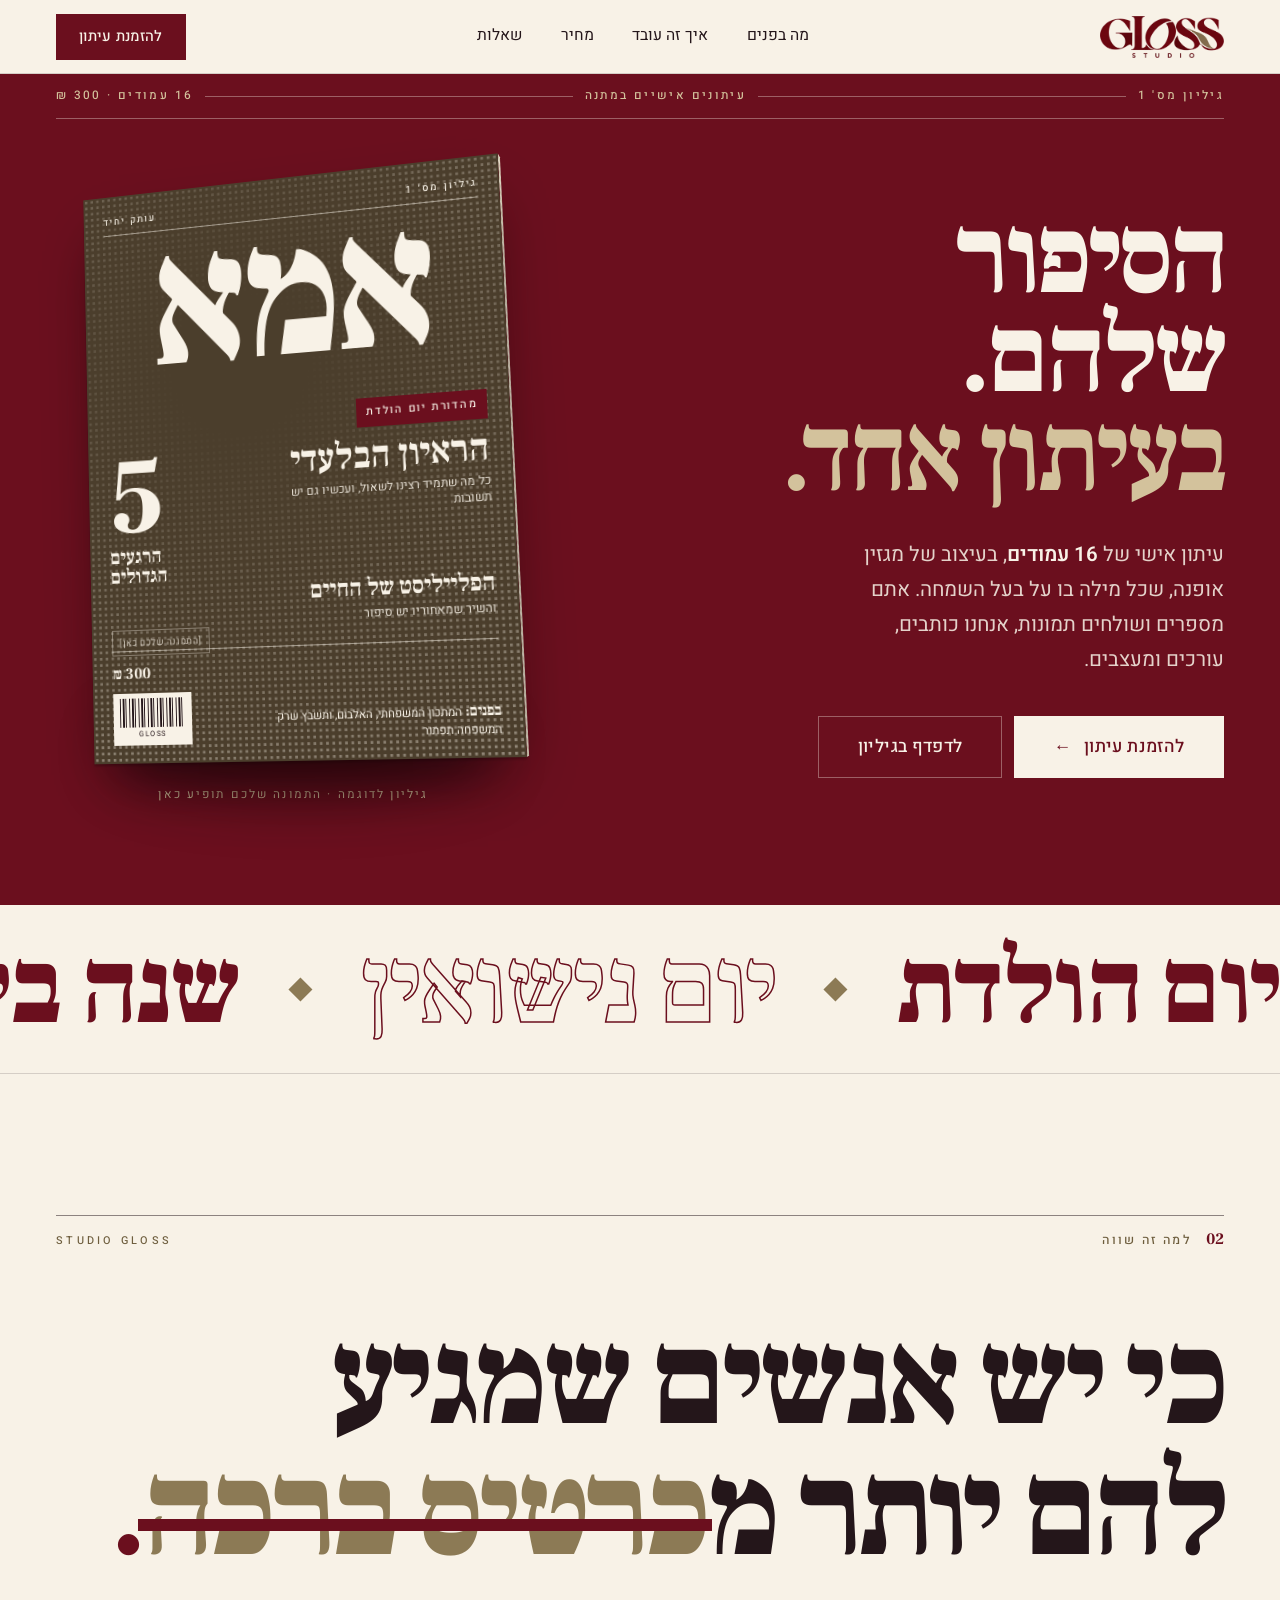
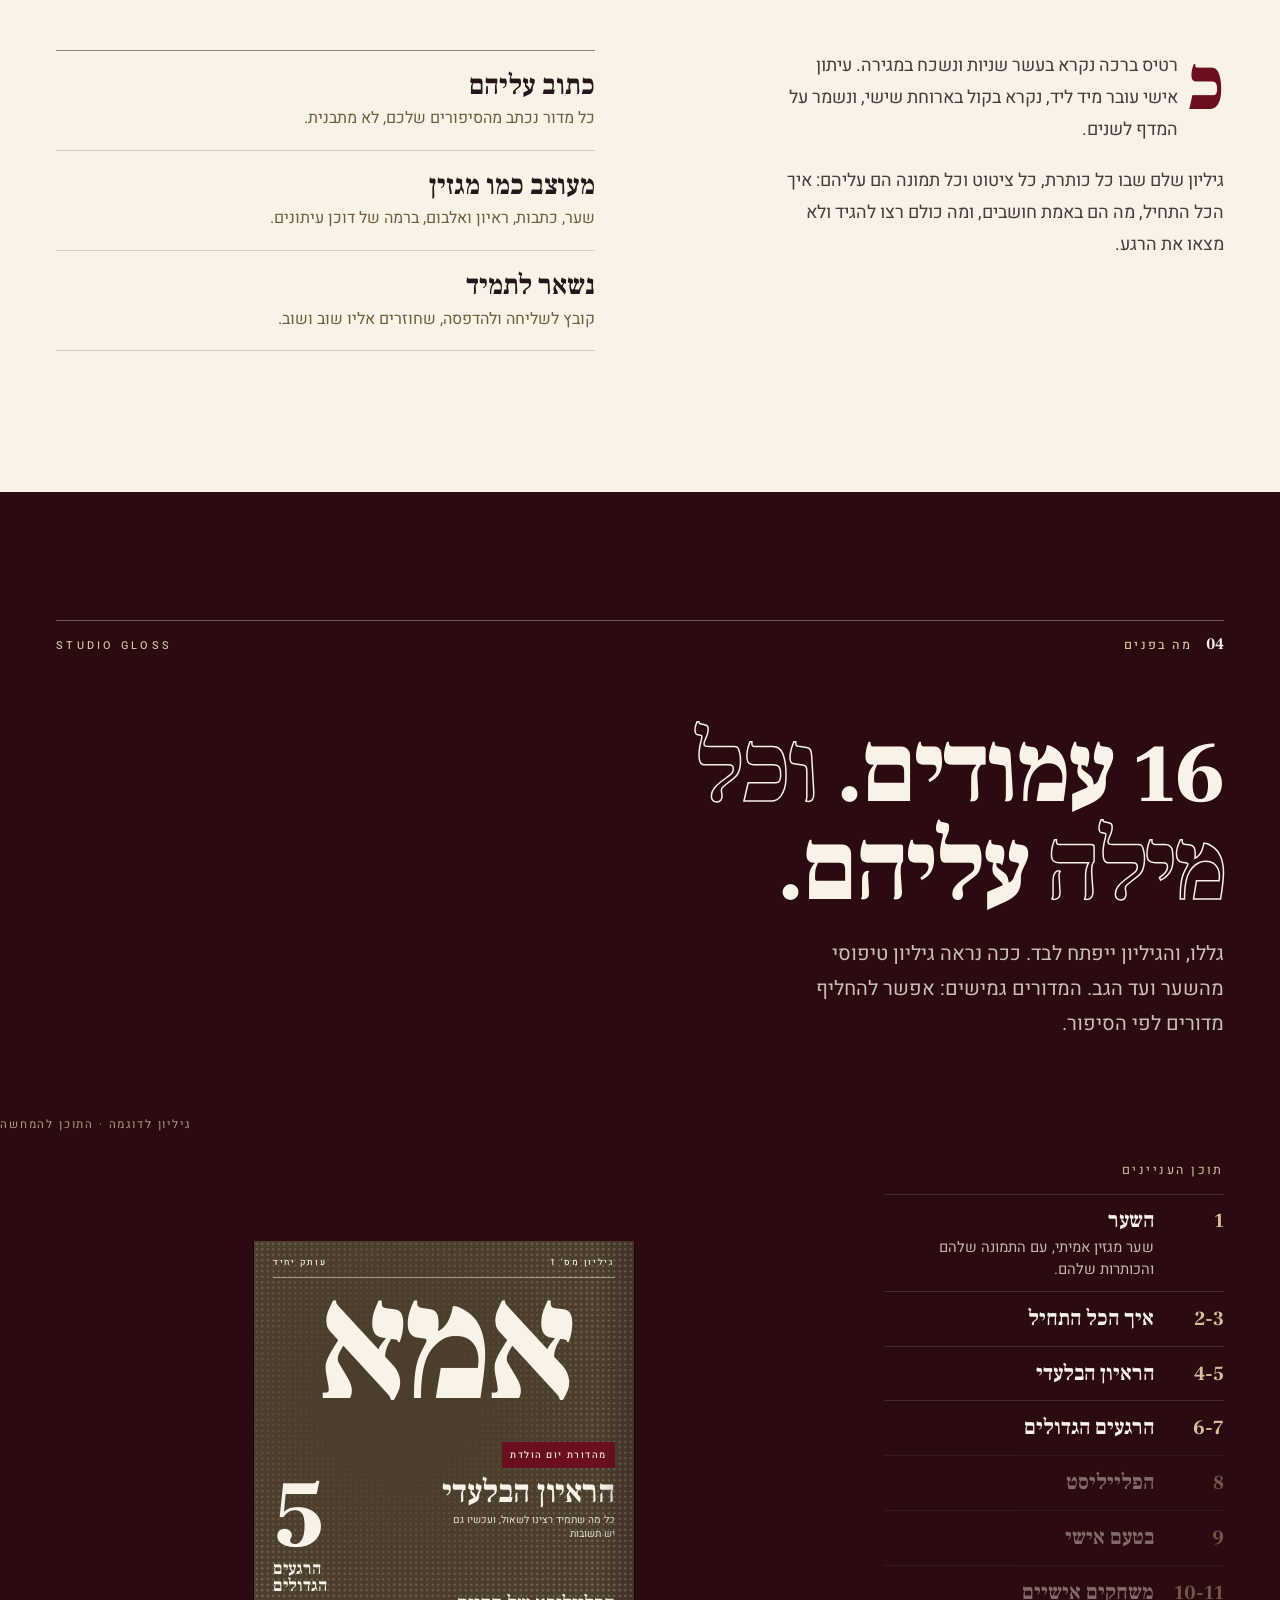
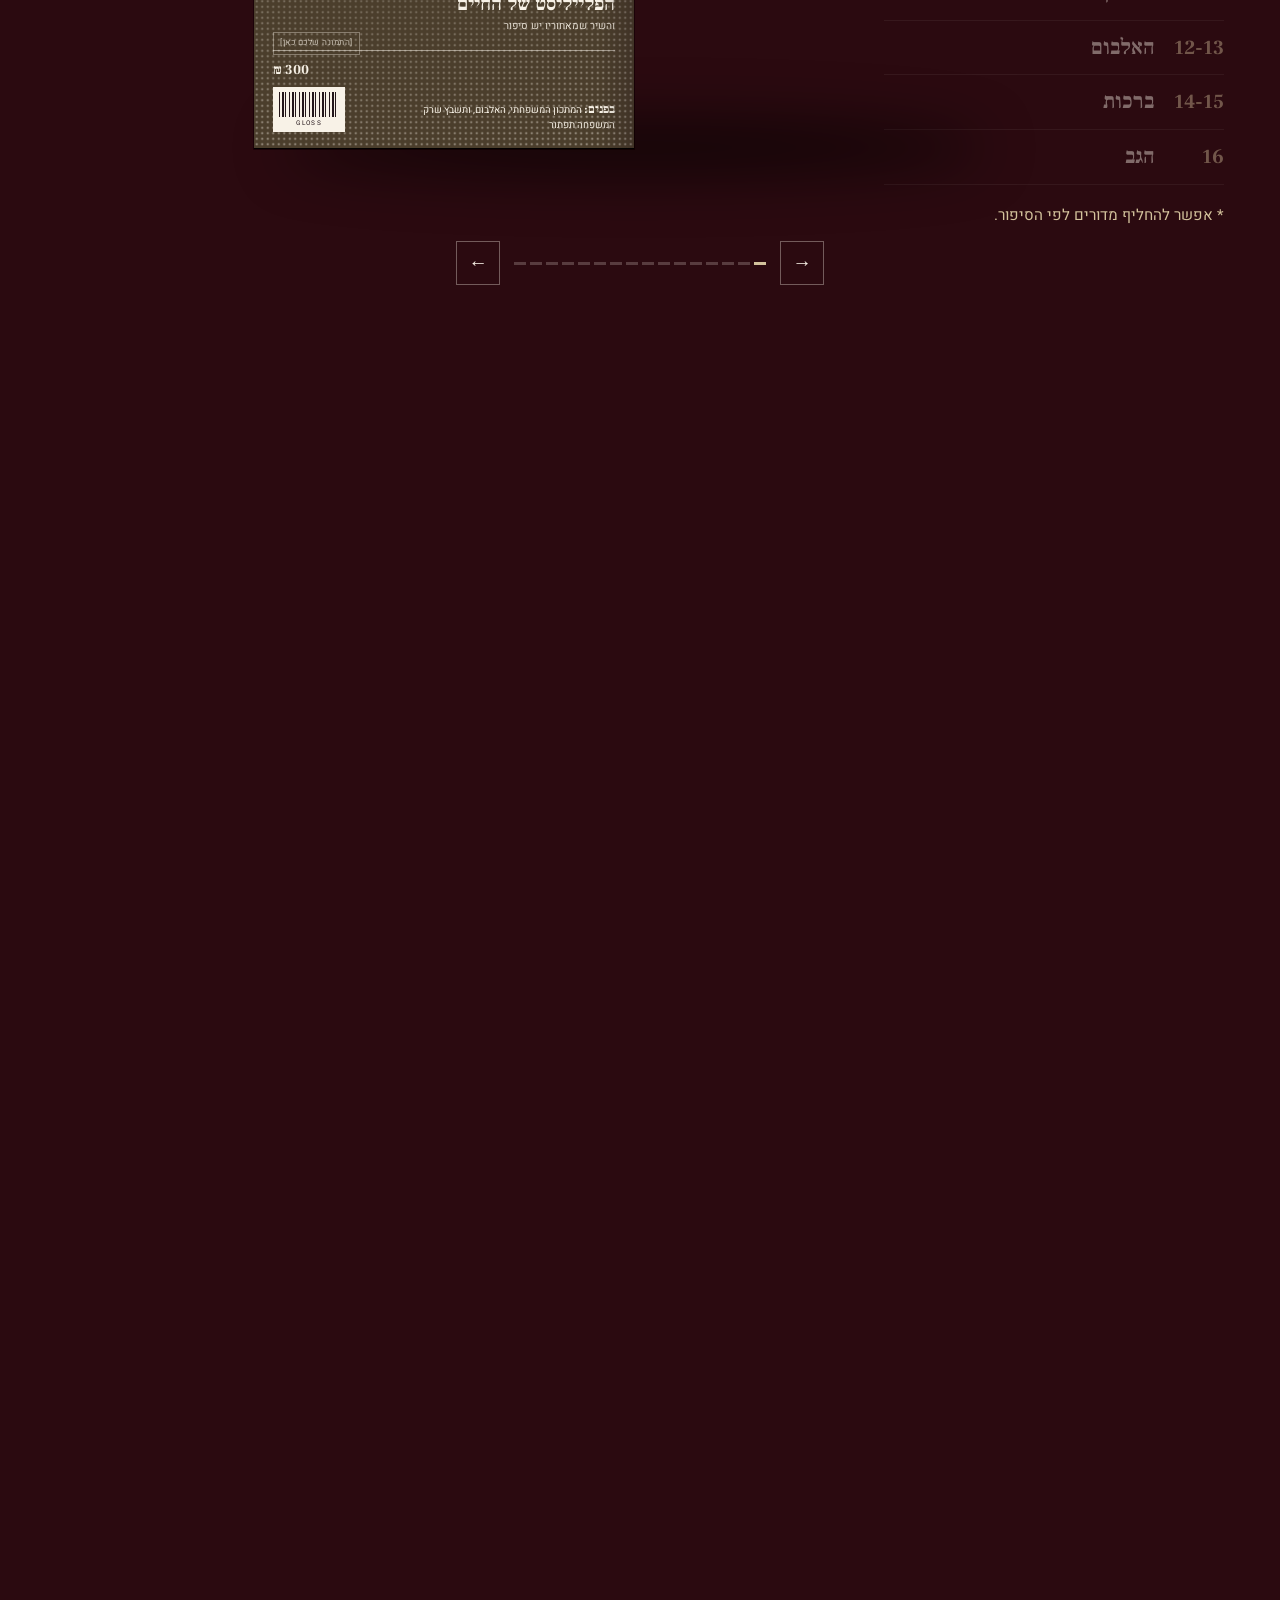
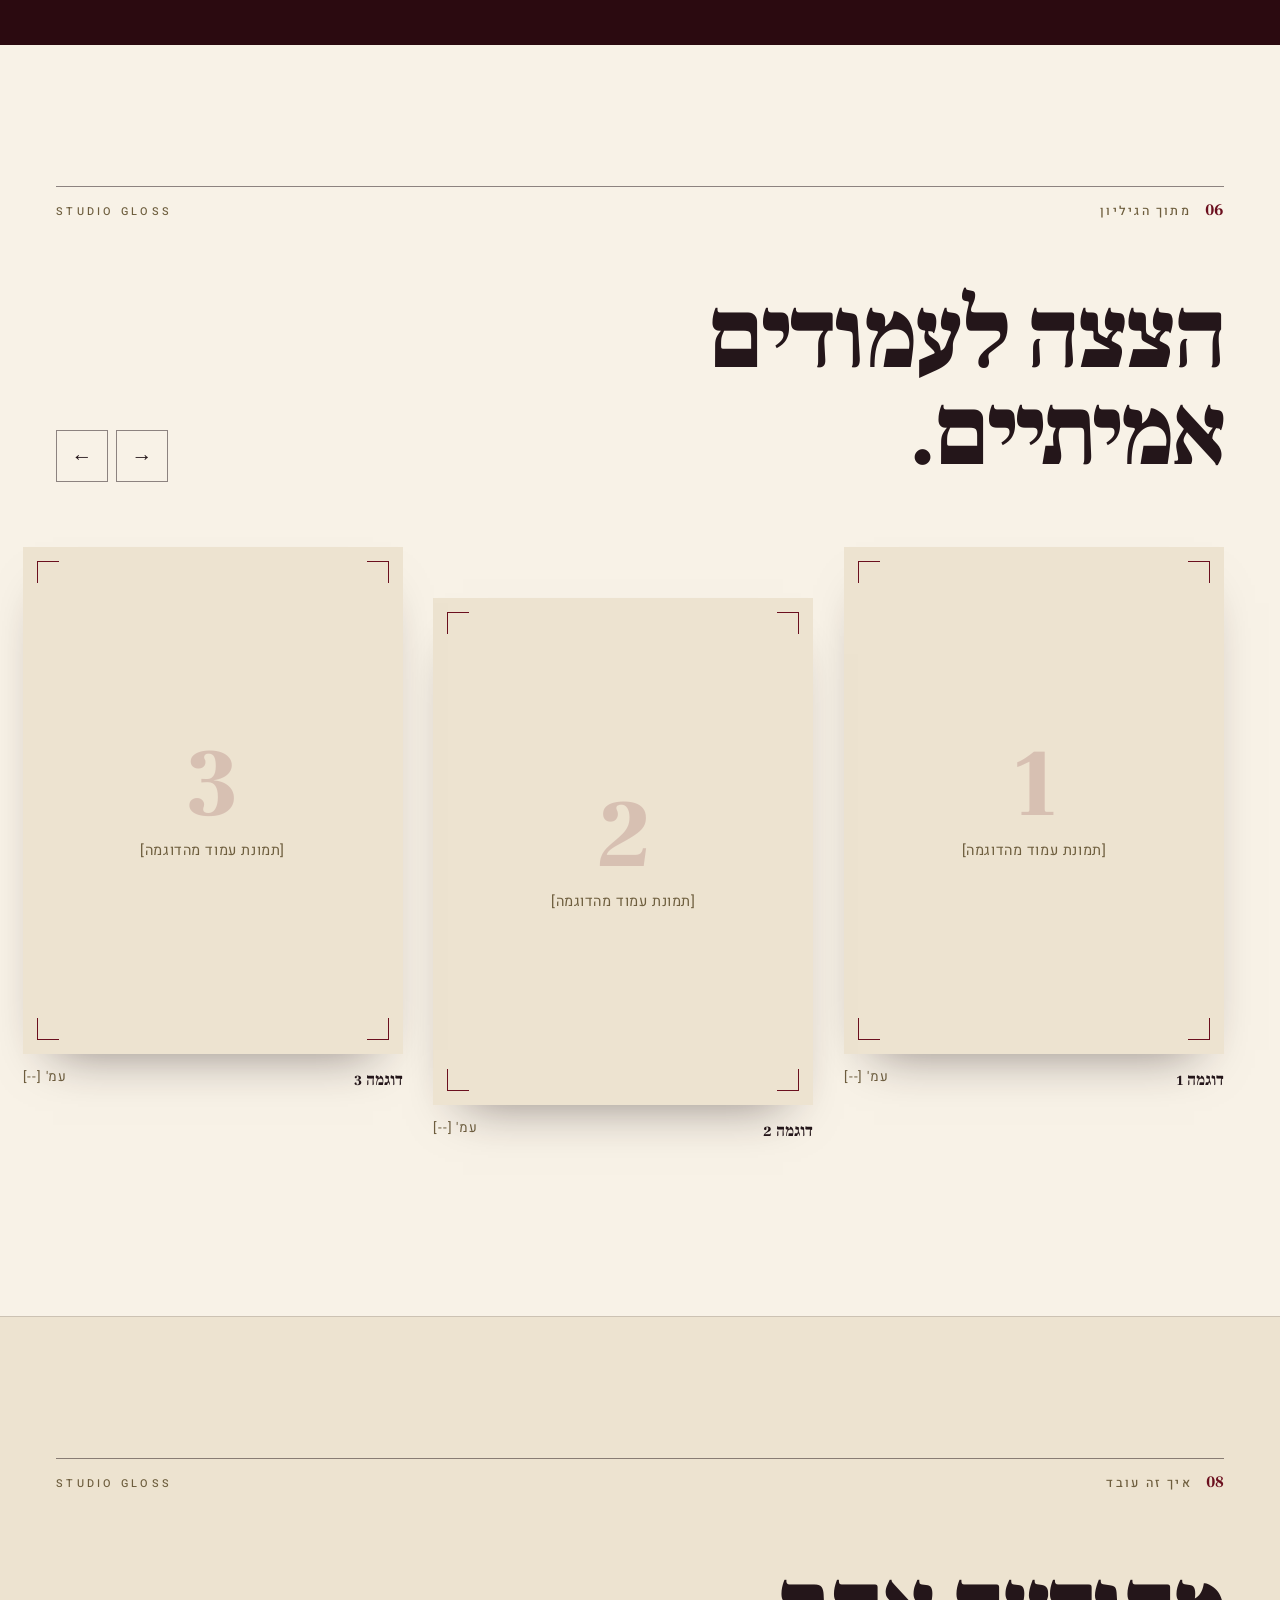
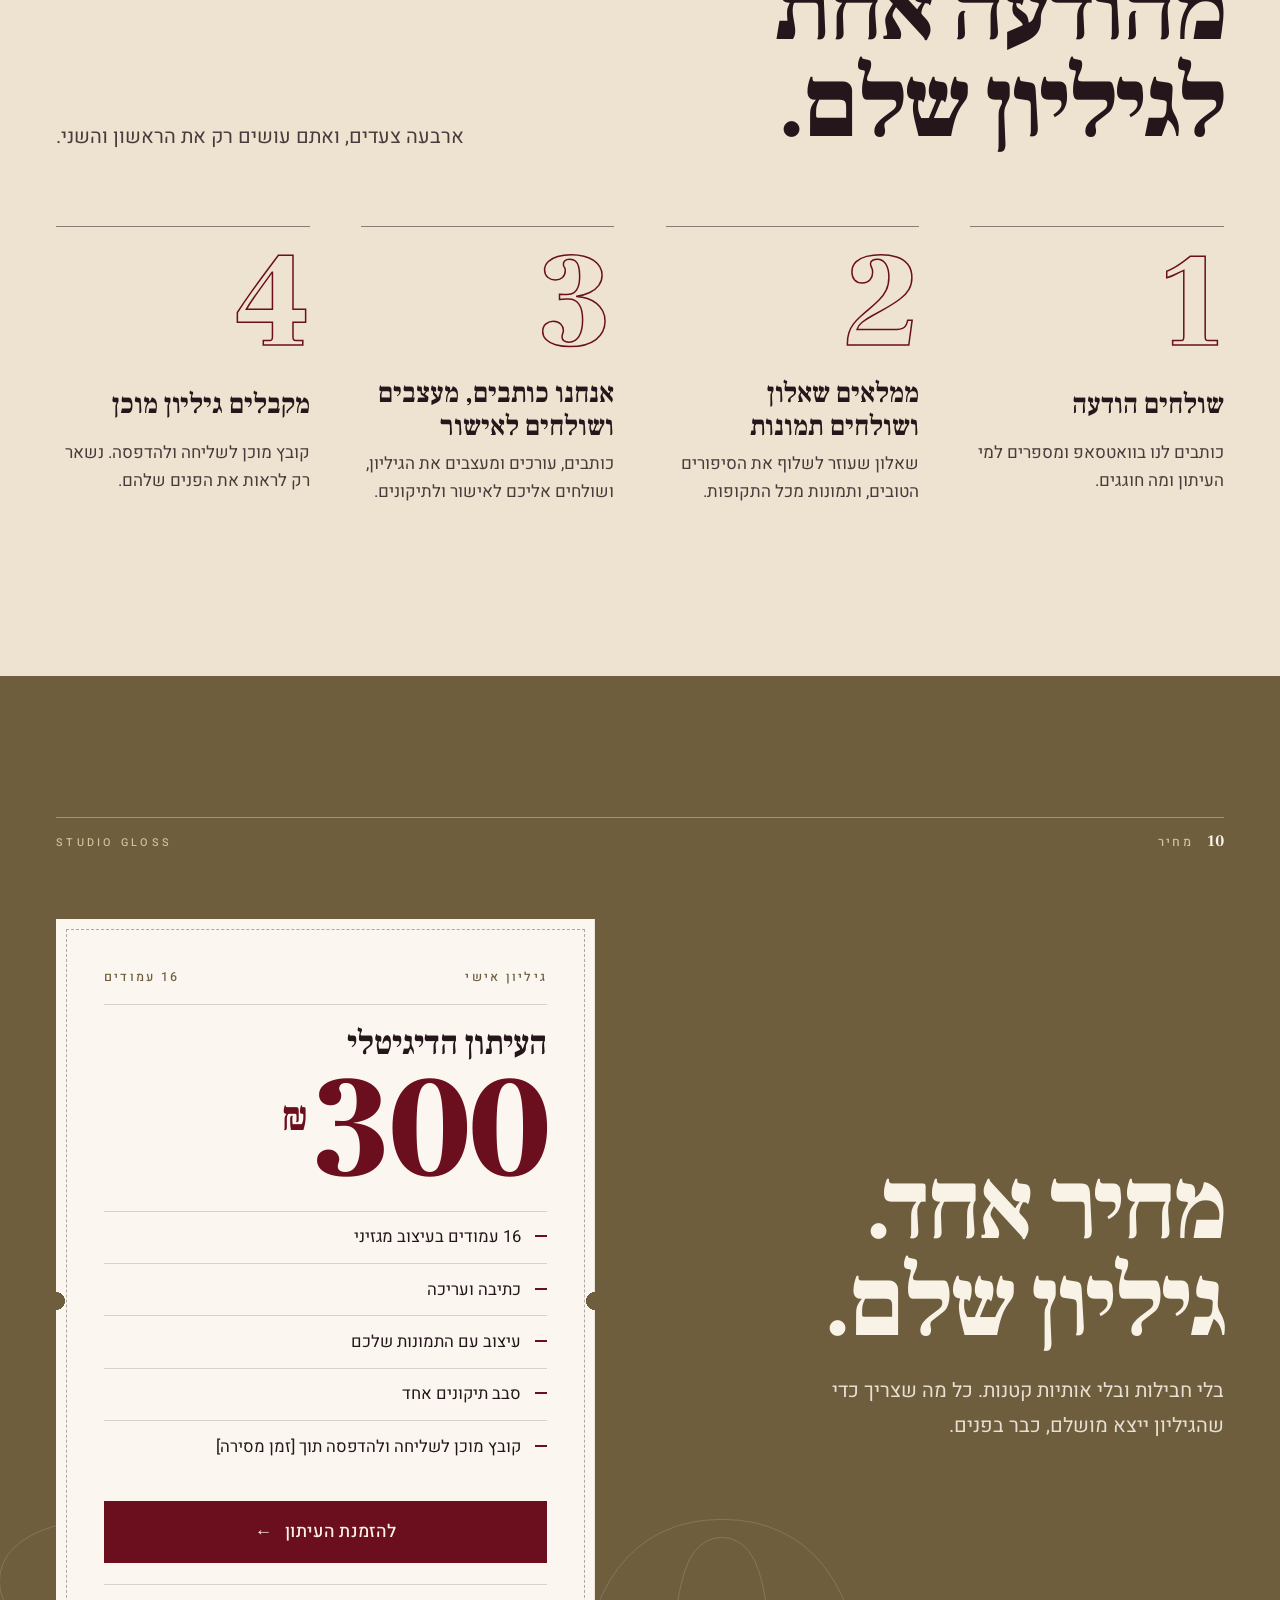
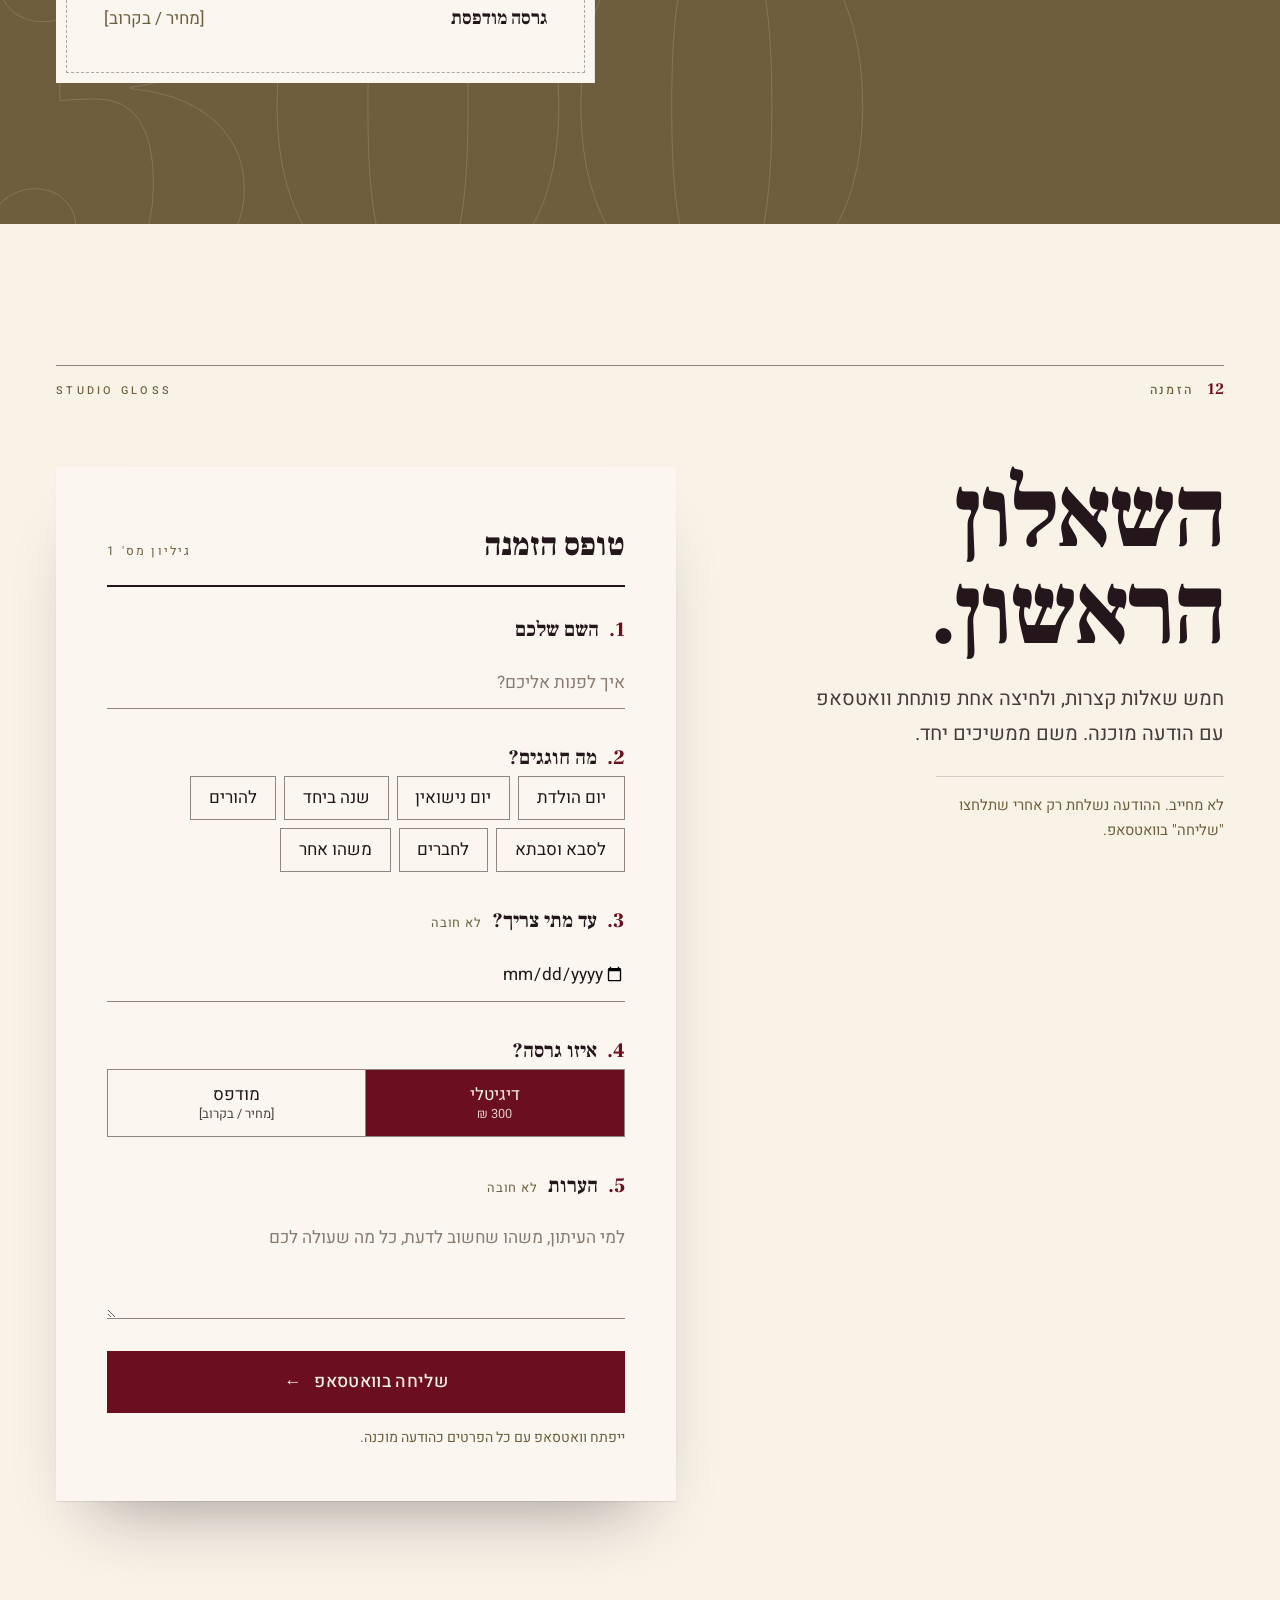
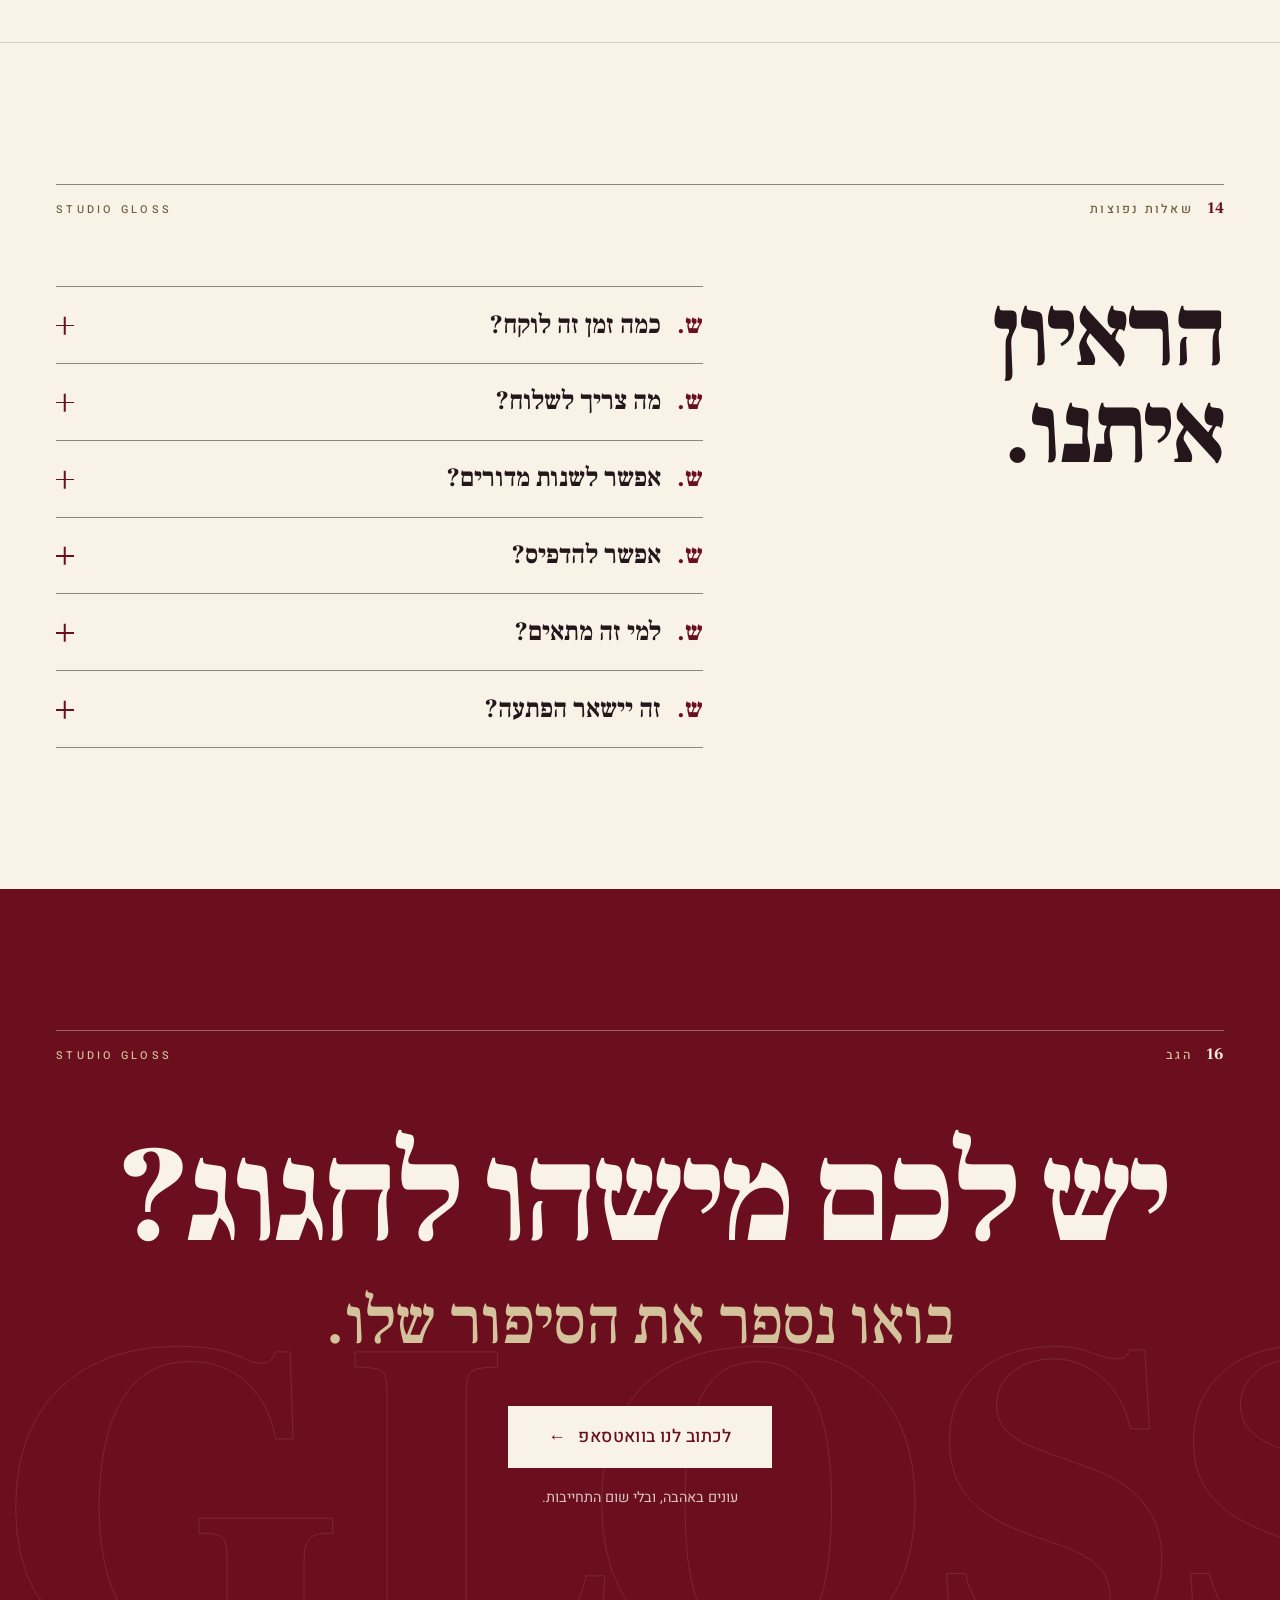
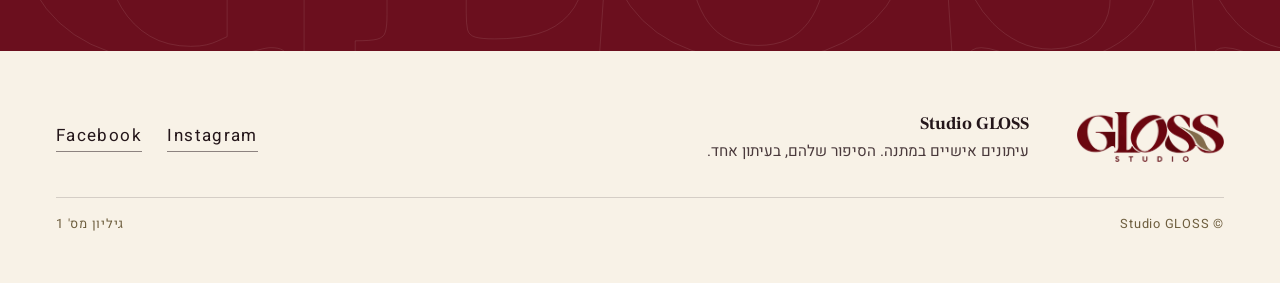
==== commit 5f5e47af: "Redesign landing page: the issue opens Burgundy cover hero with 3D tilting cover, and a scroll-drive" ====
--- a/index.html
+++ b/index.html
@@ -5,656 +5,589 @@
 <meta name="viewport" content="width=device-width, initial-scale=1, viewport-fit=cover">
 <title>Studio GLOSS | עיתון אישי במתנה</title>
 <meta name="description" content="עיתון אישי של 16 עמודים בסגנון מגזין, שכל מילה בו על בעל השמחה. מתנה ליום הולדת, יום נישואין, שנה ביחד, להורים, לסבא וסבתא ולחברים.">
-<meta name="theme-color" content="#F8F2E7">
+<meta name="theme-color" content="#6B0F1E">
 <meta property="og:type" content="website">
 <meta property="og:locale" content="he_IL">
 <meta property="og:title" content="Studio GLOSS | הסיפור שלהם. בעיתון אחד.">
 <meta property="og:description" content="עיתון אישי של 16 עמודים בסגנון מגזין, שכל מילה בו על בעל השמחה.">
 <meta property="og:image" content="gloss-logo.png">
-<link rel="icon" href="data:image/svg+xml,%3Csvg xmlns='http://www.w3.org/2000/svg' viewBox='0 0 64 64'%3E%3Crect width='64' height='64' fill='%23F8F2E7'/%3E%3Ctext x='32' y='49' font-family='Georgia,serif' font-size='50' font-weight='700' text-anchor='middle' fill='%236B0F1E'%3EG%3C/text%3E%3C/svg%3E">
+<link rel="icon" href="data:image/svg+xml,%3Csvg xmlns='http://www.w3.org/2000/svg' viewBox='0 0 64 64'%3E%3Crect width='64' height='64' fill='%236B0F1E'/%3E%3Ctext x='32' y='49' font-family='Georgia,serif' font-size='50' font-weight='700' text-anchor='middle' fill='%23F8F2E7'%3EG%3C/text%3E%3C/svg%3E">
 <link rel="preconnect" href="https://fonts.googleapis.com">
 <link rel="preconnect" href="https://fonts.gstatic.com" crossorigin>
 <link href="https://fonts.googleapis.com/css2?family=Frank+Ruhl+Libre:wght@300;400;500;700;900&family=Heebo:wght@300;400;500;600;700&display=swap" rel="stylesheet">
 
 <style>
-/* ===============================================================
-   Studio GLOSS - landing page
-   =============================================================== */
+/* Layout: the page is the issue - a burgundy cover, a scroll-turned flip-through, then cover price, coupon and questionnaire. */
 :root{
   --burgundy:#6B0F1E;
-  --burgundy-deep:#550A17;
+  --burgundy-deep:#4A0914;
+  --stage:#2B0A10;
   --khaki:#8C7A55;
   --khaki-ink:#6E5E3E;
-  --khaki-photo:#5B4D33;
+  --khaki-light:#D3C29C;
   --ivory:#F8F2E7;
-  --paper:#FBF7EF;
-  --sand:#EFE5D3;
+  --paper:#FBF7F0;
+  --sand:#EDE3D0;
   --ink:#24161A;
   --ink-soft:#4A3A3C;
-  --rule:rgba(36,22,26,.18);
-  --rule-strong:rgba(36,22,26,.55);
+  --rule:rgba(36,22,26,.16);
+  --rule-strong:rgba(36,22,26,.5);
+  --ivory-rule:rgba(248,242,231,.35);
 
   --serif:"Frank Ruhl Libre", "David Libre", Georgia, serif;
   --sans:"Heebo", "Assistant", system-ui, sans-serif;
 
   --gutter:16px;
-  --max:1240px;
+  --max:1320px;
   --ease:cubic-bezier(.16,1,.3,1);
-  --header-h:64px;
-}
-@media (min-width:760px){ :root{ --gutter:32px; --header-h:76px; } }
-@media (min-width:1200px){ :root{ --gutter:48px; } }
+  --header-h:62px;
+}
+@media (min-width:760px){ :root{ --gutter:32px; --header-h:74px; } }
+@media (min-width:1200px){ :root{ --gutter:56px; } }
 
 *,*::before,*::after{ box-sizing:border-box; }
-html{ -webkit-text-size-adjust:100%; scroll-behavior:smooth; scroll-padding-top:calc(var(--header-h) + 12px); }
-@media (prefers-reduced-motion:reduce){ html{ scroll-behavior:auto; } }
+html{ -webkit-text-size-adjust:100%; scroll-padding-top:calc(var(--header-h) + 8px); }
 body{
-  margin:0;
-  background-color:var(--ivory);
-  background-image:url("data:image/svg+xml,%3Csvg xmlns='http://www.w3.org/2000/svg' width='180' height='180'%3E%3Cfilter id='n'%3E%3CfeTurbulence type='fractalNoise' baseFrequency='.85' numOctaves='2' stitchTiles='stitch'/%3E%3CfeColorMatrix values='0 0 0 0 .35 0 0 0 0 .25 0 0 0 0 .15 0 0 0 .07 0'/%3E%3C/filter%3E%3Crect width='100%25' height='100%25' filter='url(%23n)'/%3E%3C/svg%3E");
-  color:var(--ink);
-  font-family:var(--sans);
-  font-size:17px;
-  line-height:1.7;
-  font-weight:400;
-  -webkit-font-smoothing:antialiased;
-  text-rendering:optimizeLegibility;
+  margin:0; background:var(--ivory); color:var(--ink);
+  font-family:var(--sans); font-size:17px; line-height:1.7;
+  -webkit-font-smoothing:antialiased; text-rendering:optimizeLegibility;
   overflow-x:hidden;
 }
 img{ max-width:100%; display:block; }
 a{ color:inherit; }
-button,input,textarea,select{ font:inherit; color:inherit; }
+button,input,textarea{ font:inherit; color:inherit; }
+[hidden]{ display:none !important; }
 ::selection{ background:var(--burgundy); color:var(--ivory); }
-:focus-visible{ outline:2px solid var(--burgundy); outline-offset:3px; border-radius:2px; }
+:focus-visible{ outline:2px solid currentColor; outline-offset:4px; }
+html{ scrollbar-color:var(--burgundy) var(--ivory); }
 ::-webkit-scrollbar{ width:10px; height:8px; }
 ::-webkit-scrollbar-track{ background:var(--ivory); }
-::-webkit-scrollbar-thumb{ background:var(--khaki); border:2px solid var(--ivory); border-radius:10px; }
-html{ scrollbar-color:var(--khaki) var(--ivory); }
-
+::-webkit-scrollbar-thumb{ background:var(--burgundy); border:2px solid var(--ivory); border-radius:10px; }
 .wrap{ width:100%; max-width:var(--max); margin-inline:auto; padding-inline:var(--gutter); }
 .sr-only{ position:absolute; width:1px; height:1px; overflow:hidden; clip:rect(0 0 0 0); white-space:nowrap; }
-bdi{ unicode-bidi:isolate; }
-
-/* ---------- type ---------- */
-.display{
-  font-family:var(--serif);
-  font-weight:900;
-  line-height:.98;
-  letter-spacing:-.025em;
-  margin:0;
-  text-wrap:balance;
-}
-.h2{
-  font-family:var(--serif);
-  font-weight:700;
-  font-size:clamp(2.35rem, 8.6vw, 5.4rem);
-  line-height:1.02;
-  letter-spacing:-.02em;
-  margin:0;
-  text-wrap:balance;
-}
-.lede{ font-size:clamp(1.06rem, 2.6vw, 1.25rem); line-height:1.75; color:var(--ink-soft); max-width:36ch; margin:0; text-wrap:pretty; }
-.tiny{ font-size:.8rem; letter-spacing:.14em; font-weight:500; color:var(--khaki-ink); }
-
-/* running head: a magazine page header with page number */
-.runhead{
-  display:flex; align-items:center; gap:14px;
-  font-size:.78rem; letter-spacing:.16em; font-weight:500;
-  color:var(--khaki-ink);
-  border-top:1px solid var(--rule-strong);
-  padding-top:10px;
-  margin-bottom:clamp(2.2rem, 6vw, 4rem);
-}
-.runhead .pg{ font-family:var(--serif); font-size:1rem; letter-spacing:0; color:var(--burgundy); font-weight:700; }
-.runhead .sep{ flex:1; height:1px; }
-.runhead .brand{ direction:ltr; letter-spacing:.3em; font-size:.7rem; }
 
 /* ---------- buttons ---------- */
 .btn{
   --bg:var(--burgundy); --fg:var(--ivory); --bd:var(--burgundy);
-  display:inline-flex; align-items:center; justify-content:center; gap:.6em;
-  min-height:52px; padding:0 1.6em;
-  background:var(--bg); color:var(--fg); border:1px solid var(--bd);
-  font-family:var(--sans); font-weight:500; font-size:1rem; letter-spacing:.02em;
-  text-decoration:none; cursor:pointer; border-radius:0;
-  transition:background-color .35s var(--ease), color .35s var(--ease), border-color .35s var(--ease), transform .35s var(--ease);
-  -webkit-tap-highlight-color:transparent;
-}
-.btn:hover{ --bg:var(--burgundy-deep); --bd:var(--burgundy-deep); }
-.btn:active{ transform:translateY(1px); }
-.btn .arr{ display:inline-block; transition:transform .45s var(--ease); font-family:var(--serif); }
-.btn:hover .arr{ transform:translateX(-5px); }
-.btn-ghost{ --bg:transparent; --fg:var(--ink); --bd:var(--rule-strong); }
-.btn-ghost:hover{ --bg:var(--ink); --fg:var(--ivory); --bd:var(--ink); }
-.btn-ivory{ --bg:var(--ivory); --fg:var(--burgundy); --bd:var(--ivory); }
-.btn-ivory:hover{ --bg:#fff; --fg:var(--burgundy-deep); --bd:#fff; }
-.btn-lg{ min-height:62px; font-size:1.08rem; padding:0 2.1em; }
-
-/* ---------- top strip + header ---------- */
-.strip{
-  border-bottom:1px solid var(--rule);
-  font-size:.74rem; letter-spacing:.14em; color:var(--khaki-ink); font-weight:500;
-}
-.strip .wrap{ display:flex; justify-content:center; align-items:center; gap:18px; min-height:32px; }
-.strip .side{ display:none; }
-@media (min-width:760px){
-  .strip .wrap{ justify-content:space-between; }
-  .strip .side{ display:block; }
-}
-
+  position:relative; overflow:hidden; isolation:isolate;
+  display:inline-flex; align-items:center; justify-content:center; gap:.7em;
+  min-height:54px; padding:0 1.7em;
+  background:var(--bg); color:var(--fg); border:1px solid var(--bd); border-radius:0;
+  font-family:var(--sans); font-weight:500; font-size:1.02rem; letter-spacing:.02em;
+  text-decoration:none; cursor:pointer; -webkit-tap-highlight-color:transparent;
+  transition:color .45s var(--ease), border-color .45s var(--ease);
+}
+.btn::before{ content:""; position:absolute; inset:0; z-index:-1; background:var(--fill, var(--burgundy-deep)); transform:scaleX(0); transform-origin:left; transition:transform .6s var(--ease); }
+.btn:hover::before{ transform:scaleX(1); }
+.btn:hover{ color:var(--fg-h, var(--fg)); border-color:var(--bd-h, var(--bd)); }
+.btn .arr{ font-family:var(--serif); transition:transform .5s var(--ease); }
+.btn:hover .arr{ transform:translateX(-6px); }
+.btn-ivory{ --bg:var(--ivory); --fg:var(--burgundy); --bd:var(--ivory); --fill:var(--paper); }
+.btn-line-ivory{ --bg:transparent; --fg:var(--ivory); --bd:var(--ivory-rule); --fill:var(--ivory); --fg-h:var(--burgundy); --bd-h:var(--ivory); }
+.btn-line{ --bg:transparent; --fg:var(--ink); --bd:var(--rule-strong); --fill:var(--ink); --fg-h:var(--ivory); --bd-h:var(--ink); }
+.btn-lg{ min-height:62px; font-size:1.1rem; padding:0 2.2em; }
+
+/* ---------- header ---------- */
 .header{
-  position:sticky; top:0; z-index:50;
-  background:rgba(248,242,231,.94);
-  backdrop-filter:saturate(1.2) blur(10px);
-  -webkit-backdrop-filter:saturate(1.2) blur(10px);
-  border-bottom:1px solid transparent;
-  transition:border-color .3s, box-shadow .3s;
-}
-.header.scrolled{ border-bottom-color:var(--rule); box-shadow:0 8px 24px -18px rgba(36,22,26,.35); }
-.header .wrap{ display:flex; align-items:center; justify-content:space-between; gap:16px; height:var(--header-h); }
-.logo{ display:block; flex:none; }
-.logo img{ height:34px; width:auto; }
-@media (min-width:760px){ .logo img{ height:44px; } }
-
+  position:fixed; inset:0 0 auto; z-index:60; height:var(--header-h);
+  background:var(--ivory); border-bottom:1px solid var(--rule);
+}
+.header .wrap{ display:flex; align-items:center; justify-content:space-between; gap:14px; height:100%; }
+.logo img{ height:32px; width:auto; }
+@media (min-width:760px){ .logo img{ height:42px; } }
 .nav{ display:none; }
-.nav a{
-  text-decoration:none; font-size:.98rem; font-weight:400; color:var(--ink);
-  padding:6px 0; position:relative;
-}
-.nav a::after{
-  content:""; position:absolute; inset-inline:0; bottom:0; height:1px; background:var(--burgundy);
-  transform:scaleX(0); transform-origin:right; transition:transform .45s var(--ease);
-}
+.nav a{ text-decoration:none; font-size:.98rem; position:relative; padding:6px 0; }
+.nav a::after{ content:""; position:absolute; inset-inline:0; bottom:0; height:1px; background:var(--burgundy); transform:scaleX(0); transform-origin:right; transition:transform .5s var(--ease); }
 .nav a:hover::after{ transform:scaleX(1); }
-.header-actions{ display:flex; align-items:center; gap:10px; }
-.header .btn{ min-height:42px; padding:0 1.05em; font-size:.92rem; }
-.menu-btn{
-  background:none; border:1px solid var(--rule-strong); min-height:42px; padding:0 .9em;
-  font-size:.9rem; cursor:pointer; letter-spacing:.04em;
-}
+.header-actions{ display:flex; gap:8px; align-items:center; }
+.header .btn{ min-height:42px; padding:0 1.1em; font-size:.92rem; }
+.menu-btn{ background:none; border:1px solid var(--rule-strong); min-height:42px; padding:0 .95em; font-size:.9rem; cursor:pointer; }
+@media (min-width:980px){ .nav{ display:flex; gap:clamp(22px,3vw,44px); } .menu-btn{ display:none; } .header .btn{ min-height:46px; padding:0 1.5em; } }
+.mobile-nav{
+  position:fixed; inset:var(--header-h) 0 auto; z-index:59; background:var(--ivory); border-bottom:1px solid var(--rule-strong);
+  clip-path:inset(0 0 100% 0); visibility:hidden; transition:clip-path .6s var(--ease), visibility 0s .6s;
+}
+.mobile-nav.open{ clip-path:inset(0); visibility:visible; transition:clip-path .6s var(--ease); }
+.mobile-nav ol{ list-style:none; margin:0; padding:6px var(--gutter) 20px; }
+.mobile-nav li + li{ border-top:1px solid var(--rule); }
+.mobile-nav a{ display:flex; justify-content:space-between; align-items:baseline; padding:14px 0; text-decoration:none; font-family:var(--serif); font-size:1.8rem; font-weight:500; }
+.mobile-nav a span{ font-family:var(--sans); font-size:.78rem; letter-spacing:.14em; color:var(--khaki-ink); }
+@media (min-width:980px){ .mobile-nav{ display:none; } }
+
+/* ---------- hero: the cover ---------- */
+.hero{
+  background:var(--burgundy); color:var(--ivory);
+  padding-top:var(--header-h); position:relative; overflow:hidden;
+}
+.dateline{
+  display:flex; align-items:center; gap:12px; justify-content:space-between;
+  font-size:.74rem; letter-spacing:.2em; font-weight:500; color:var(--khaki-light);
+  border-bottom:1px solid var(--ivory-rule); padding-block:12px;
+}
+.dateline i{ flex:1; height:1px; background:var(--ivory-rule); }
+.dateline .d-mid, .dateline i.d-hide{ display:none; }
+@media (min-width:760px){ .dateline .d-mid, .dateline i.d-hide{ display:block; } }
+.hero-grid{ display:grid; gap:clamp(2.6rem,6vw,3rem); padding-block:clamp(1.8rem,5vw,3.2rem) clamp(3.5rem,8vw,5.5rem); align-items:center; }
+@media (min-width:980px){ .hero-grid{ grid-template-columns:1.15fr .85fr; gap:clamp(2rem,4vw,4rem); } }
+.hero h1{
+  margin:0; font-family:var(--serif); font-weight:900;
+  font-size:clamp(4.1rem, 19.5vw, 9.6rem); line-height:.9; letter-spacing:-.035em;
+}
+.hero h1 .ln{ display:block; }
+.hero h1 .ln-3{ color:var(--khaki-light); font-weight:700; }
+@media (min-width:980px){ .hero h1{ font-size:clamp(5rem, 8.6vw, 9.6rem); } }
+.hero .lede{
+  margin:clamp(1.4rem,3vw,2rem) 0 0; max-width:34ch;
+  font-size:clamp(1.08rem, 2.4vw, 1.28rem); line-height:1.7; color:rgba(248,242,231,.86);
+}
+.hero .lede b{ color:var(--ivory); font-weight:600; }
+.hero-ctas{ display:flex; flex-wrap:wrap; gap:12px; margin-top:clamp(1.6rem,4vw,2.4rem); }
+.hero-ctas .btn{ flex:1 1 220px; }
+@media (min-width:560px){ .hero-ctas .btn{ flex:0 0 auto; } }
+
+.cover-stage{ position:relative; perspective:1700px; width:min(78vw, 440px); margin-inline:auto; }
+.cover-stage::after{ content:""; position:absolute; inset:auto 6% -6% 10%; height:14%; background:rgba(20,2,6,.55); filter:blur(30px); border-radius:50%; z-index:0; }
+.cover-3d{
+  --rx:6deg; --ry:-16deg;
+  position:relative; z-index:1; aspect-ratio:3/4; transform-style:preserve-3d;
+  transform:rotateX(var(--rx)) rotateY(var(--ry)) rotateZ(-2deg);
+  transition:transform 1.2s var(--ease);
+}
+.cover-3d .pg{ box-shadow:0 30px 60px -20px rgba(15,2,5,.7), 0 2px 2px rgba(15,2,5,.25); }
+.cover-3d .spine{ /* page block thickness on the bound edge */
+  position:absolute; top:0; bottom:0; right:0; width:14px; transform-origin:right; transform:rotateY(-90deg);
+  background:repeating-linear-gradient(90deg, #efe6d4 0 1px, #d8cbb2 1px 2px);
+}
+.sheen{ position:absolute; inset:0; z-index:5; pointer-events:none; overflow:hidden; }
+.sheen::before{
+  content:""; position:absolute; top:-20%; bottom:-20%; width:45%; left:-60%;
+  background:linear-gradient(100deg, rgba(255,255,255,0) 0%, rgba(255,255,255,.28) 50%, rgba(255,255,255,0) 100%);
+  transform:skewX(-12deg); animation:sheen 7s var(--ease) 1.6s infinite;
+}
+@keyframes sheen{ 0%{ left:-60%; } 30%,100%{ left:130%; } }
+.sample-tag{ text-align:center; margin-top:28px; font-size:.74rem; letter-spacing:.18em; color:var(--khaki-light); }
+
+/* ---------- magazine pages (shared by hero + flipbook) ---------- */
+.pg{
+  position:absolute; inset:0; overflow:hidden; container-type:inline-size;
+  background:var(--paper); color:var(--ink); font-family:var(--sans); direction:rtl;
+}
+.pg *{ margin:0; }
+.pg .rh{ position:absolute; top:3.6cqw; inset-inline:7cqw; display:flex; justify-content:space-between; font-size:1.9cqw; letter-spacing:.22em; color:var(--khaki-ink); border-bottom:1px solid var(--rule); padding-bottom:1.1cqw; }
+.pg .fo{ position:absolute; bottom:3.4cqw; font-family:var(--serif); font-size:2.6cqw; color:var(--khaki-ink); }
+.pg.odd .fo{ left:7cqw; } .pg.even .fo{ right:7cqw; }
+.pg .in{ position:absolute; inset:9.5cqw 7cqw 9cqw; display:flex; flex-direction:column; gap:3cqw; }
+.pg .k{ font-size:2.2cqw; letter-spacing:.24em; color:var(--burgundy); font-weight:600; }
+.pg .t{ font-family:var(--serif); font-weight:900; line-height:.9; letter-spacing:-.03em; }
+.pg .s{ font-family:var(--serif); font-weight:700; line-height:1.1; }
+.pg .p{ font-size:2.55cqw; line-height:1.6; color:var(--ink-soft); }
+.pg .lines{ background:repeating-linear-gradient(180deg, rgba(36,22,26,.17) 0 .55cqw, transparent .55cqw 2.5cqw); min-height:5cqw; }
+.pg .ht{ position:relative; background:#E6D9C0; overflow:hidden; }
+.pg .ht::before{
+  content:""; position:absolute; inset:0;
+  background-image:radial-gradient(circle, rgba(110,94,62,.95) 0 36%, transparent 40%);
+  background-size:1.45cqw 1.45cqw;
+  -webkit-mask-image:radial-gradient(130% 95% at 38% 32%, transparent 0 12%, rgba(0,0,0,.55) 45%, #000 85%);
+          mask-image:radial-gradient(130% 95% at 38% 32%, transparent 0 12%, rgba(0,0,0,.55) 45%, #000 85%);
+}
+.pg .ht.dk{ background:#4B3E2C; }
+.pg .ht.dk::before{ background-image:radial-gradient(circle, rgba(248,242,231,.42) 0 34%, transparent 38%); }
+.pg .ht.bd{ background:#3F0710; }
+.pg .ht.bd::before{ background-image:radial-gradient(circle, rgba(211,194,156,.55) 0 34%, transparent 38%); }
+.pg .ht .cap{ position:absolute; bottom:1.8cqw; right:1.8cqw; z-index:1; background:var(--paper); color:var(--ink); font-size:1.8cqw; padding:.5cqw 1.2cqw; letter-spacing:.04em; }
+.pg .bar{ height:.45cqw; background:var(--burgundy); width:12cqw; }
+
+/* p1 cover */
+.p-cover{ background:#4B3E2C; color:var(--ivory); }
+.p-cover .ht{ position:absolute; inset:0; }
+.p-cover .c-top{ position:absolute; top:4cqw; inset-inline:5cqw; display:flex; justify-content:space-between; font-size:2.3cqw; letter-spacing:.2em; font-weight:500; border-bottom:1px solid rgba(248,242,231,.5); padding-bottom:1.5cqw; }
+.p-cover .c-mast{ position:absolute; top:6.5cqw; inset-inline:0; text-align:center; font-family:var(--serif); font-weight:900; font-size:43cqw; line-height:1; letter-spacing:-.04em; color:var(--ivory); }
+.p-cover .c-tag{ position:absolute; top:53cqw; right:5cqw; background:var(--burgundy); font-size:2.5cqw; letter-spacing:.16em; padding:1.2cqw 2.2cqw; font-weight:500; }
+.p-cover .c-l{ position:absolute; }
+.p-cover .c-l b{ display:block; font-family:var(--serif); font-weight:700; line-height:1; }
+.p-cover .c-l span{ display:block; font-size:2.7cqw; line-height:1.35; margin-top:1.2cqw; opacity:.9; }
+.p-cover .c-1{ top:62cqw; right:5cqw; width:46cqw; } .p-cover .c-1 b{ font-size:8.4cqw; }
+.p-cover .c-2{ top:63cqw; left:5cqw; width:30cqw; text-align:left; }
+.p-cover .c-2 em{ font-style:normal; display:block; font-family:var(--serif); font-weight:900; font-size:25cqw; line-height:.78; }
+.p-cover .c-2 b{ font-size:4.6cqw; margin-top:1.4cqw; }
+.p-cover .c-3{ top:93cqw; right:5cqw; width:50cqw; } .p-cover .c-3 b{ font-size:5.4cqw; }
+.p-cover .c-photo{ position:absolute; top:103cqw; left:5cqw; font-size:2.2cqw; letter-spacing:.06em; color:rgba(248,242,231,.75); border:1px solid rgba(248,242,231,.35); padding:.8cqw 1.6cqw; }
+.p-cover .c-foot{ position:absolute; bottom:4cqw; inset-inline:5cqw; display:flex; justify-content:space-between; align-items:flex-end; gap:4cqw; border-top:1px solid rgba(248,242,231,.5); padding-top:2cqw; }
+.p-cover .c-foot p{ font-size:2.6cqw; line-height:1.4; max-width:52cqw; }
+.p-cover .c-foot p b{ font-family:var(--serif); font-size:3.3cqw; }
+.p-cover .c-price{ font-family:var(--serif); font-weight:700; font-size:3.6cqw; white-space:nowrap; }
+.barcode{ background:var(--ivory); color:var(--ink); padding:1.2cqw 1.5cqw .9cqw; text-align:center; flex:none; }
+.barcode i{ display:block; width:16cqw; height:6.5cqw; background:repeating-linear-gradient(90deg, var(--ink) 0 1px, transparent 1px 3px, var(--ink) 3px 5px, transparent 5px 6px, var(--ink) 6px 7px, transparent 7px 10px); }
+.barcode span{ display:block; font-size:1.7cqw; letter-spacing:.2em; margin-top:.4cqw; }
+
+/* p2 */
+.p2 .ht{ position:absolute; inset:0 0 46% 0; }
+.p2 .in{ top:58%; gap:2.4cqw; }
+.p2 .t{ font-size:13cqw; }
+/* p3 */
+.p3 .drop::first-letter{ float:right; font-family:var(--serif); font-weight:900; color:var(--burgundy); font-size:9.6cqw; line-height:.8; margin:.6cqw 0 0 1.4cqw; }
+.p3 .quote{ font-family:var(--serif); font-weight:700; font-size:6.4cqw; line-height:1.12; color:var(--burgundy); border-block:1px solid var(--burgundy); padding-block:3cqw; }
+.p3 .row{ display:grid; grid-template-columns:1fr 1fr; gap:4cqw; flex:1; }
+/* p4 */
+.p4{ background:var(--burgundy); color:var(--ivory); }
+.p4 .rh{ color:var(--khaki-light); border-color:rgba(248,242,231,.3); }
+.p4 .fo{ color:var(--khaki-light); }
+.p4 .t1{ font-family:var(--serif); font-weight:900; font-size:25cqw; line-height:.85; letter-spacing:-.04em; }
+.p4 .t2{ font-family:var(--serif); font-weight:900; font-size:17cqw; line-height:.85; color:transparent; -webkit-text-stroke:.25cqw var(--ivory); letter-spacing:-.03em; }
+.p4 .p{ color:rgba(248,242,231,.86); font-size:2.9cqw; max-width:60cqw; }
+.p4 .ht{ flex:1; }
+/* p5 */
+.p5 .qa{ display:grid; gap:1.4cqw; padding-block:2.4cqw; border-top:1px solid var(--rule); }
+.p5 .q{ font-family:var(--serif); font-weight:700; font-size:3.7cqw; line-height:1.2; }
+.p5 .q::before{ content:"ש. "; color:var(--burgundy); }
+.p5 .a{ display:flex; gap:1.6cqw; align-items:flex-start; }
+.p5 .a::before{ content:"ת."; font-family:var(--serif); font-weight:700; color:var(--khaki-ink); font-size:3cqw; line-height:1; }
+.p5 .a .lines{ flex:1; min-height:7.5cqw; }
+/* p6 */
+.p6 .big5{ position:absolute; left:-6cqw; top:3cqw; font-family:var(--serif); font-weight:900; font-size:96cqw; line-height:.8; color:transparent; -webkit-text-stroke:.3cqw var(--burgundy); opacity:.9; }
+.p6 .in{ z-index:1; }
+.p6 .t{ font-size:12cqw; max-width:60cqw; }
+.p6 .item{ display:grid; grid-template-columns:12cqw 1fr; gap:2.4cqw; align-items:start; padding-top:2.4cqw; border-top:1px solid var(--rule); background:var(--paper); }
+.p6 .item:first-of-type{ margin-top:auto; }
+.p6 .n{ font-family:var(--serif); font-weight:900; font-size:10cqw; line-height:.8; color:var(--burgundy); }
+.p6 .item h4{ font-family:var(--serif); font-size:3.6cqw; font-weight:700; margin-bottom:1cqw; }
+.p6 .item .lines{ min-height:5cqw; }
+/* p7 */
+.p7 .one{ position:relative; flex:1; display:flex; flex-direction:column; }
+.p7 .one .ht{ flex:1; }
+.p7 .badge{ position:absolute; top:-2cqw; right:-2cqw; z-index:2; background:var(--burgundy); color:var(--ivory); font-family:var(--serif); font-weight:900; font-size:14cqw; line-height:1; padding:1cqw 3cqw 2cqw; }
+.p7 h4{ font-family:var(--serif); font-size:5.2cqw; font-weight:900; }
+.p7 .two{ display:grid; grid-template-columns:30cqw 1fr; gap:3cqw; align-items:end; border-top:1px solid var(--rule); padding-top:2.4cqw; }
+.p7 .two .ht{ aspect-ratio:1; }
+.p7 .two .n{ font-family:var(--serif); font-weight:900; font-size:9cqw; color:var(--burgundy); line-height:.8; }
+/* p8 playlist */
+.p8{ background:var(--ink); color:var(--ivory); }
+.p8 .rh{ color:var(--khaki-light); border-color:rgba(248,242,231,.2); }
+.p8 .fo{ color:var(--khaki-light); }
+.p8 .vinyl{ position:absolute; width:86cqw; aspect-ratio:1; border-radius:50%; left:-34cqw; top:8cqw;
+  background:radial-gradient(circle, var(--paper) 0 1.2%, var(--burgundy) 1.6% 17%, #120c0d 17.5% 18.5%, transparent 19%), repeating-radial-gradient(circle, #171012 0 .55cqw, #241b1d .55cqw 1.1cqw);
+  box-shadow:0 2cqw 6cqw rgba(0,0,0,.5);
+}
+.p8 .in{ z-index:1; }
+.p8 .t{ font-size:13cqw; align-self:flex-start; margin-right:0; }
+.p8 .k{ color:var(--khaki-light); }
+.p8 ol{ list-style:none; padding:0; margin-top:auto; display:grid; width:58cqw; align-self:flex-start; }
+.p8 li{ display:grid; grid-template-columns:6cqw 1fr; gap:2cqw; padding-block:1.9cqw; border-top:1px solid rgba(248,242,231,.18); align-items:baseline; }
+.p8 li i{ font-style:normal; font-family:var(--serif); font-size:3cqw; color:var(--khaki-light); }
+.p8 li b{ display:block; font-family:var(--serif); font-size:3.4cqw; font-weight:700; }
+.p8 li span{ display:block; font-size:2.2cqw; color:var(--khaki-light); }
+/* p9 recipe */
+.p9 .plate{ width:52cqw; aspect-ratio:1; border-radius:50%; align-self:flex-start; margin-top:1cqw; box-shadow:0 0 0 2cqw var(--sand); }
+.p9 .t{ font-size:11cqw; }
+.p9 .s{ font-size:4.4cqw; color:var(--burgundy); }
+.p9 ul{ list-style:none; padding:0; display:grid; gap:1.4cqw; font-size:2.6cqw; }
+.p9 li{ display:flex; gap:1.4cqw; align-items:baseline; }
+.p9 li::after{ content:""; order:1; flex:1; border-bottom:.3cqw dotted var(--khaki); }
+.p9 li span{ order:2; color:var(--khaki-ink); }
+.p9 .stamp{ position:absolute; left:6cqw; top:16cqw; width:24cqw; aspect-ratio:1; border-radius:50%; border:.35cqw solid var(--burgundy); color:var(--burgundy); display:grid; place-items:center; text-align:center; font-family:var(--serif); font-weight:700; font-size:2.7cqw; line-height:1.15; transform:rotate(-12deg); }
+/* p10 crossword */
+.p10 .t{ font-size:11cqw; }
+.p10 .grid{ display:grid; grid-template-columns:repeat(9,1fr); border:.35cqw solid var(--ink); align-self:stretch; aspect-ratio:1; }
+.p10 .grid i{ position:relative; border:.12cqw solid rgba(36,22,26,.45); }
+.p10 .grid i.b{ background:var(--ink); }
+.p10 .grid i b{ position:absolute; top:.4cqw; right:.6cqw; font-size:1.6cqw; font-weight:500; font-style:normal; }
+.p10 .clues{ display:grid; grid-template-columns:1fr 1fr; gap:4cqw; font-size:2.3cqw; }
+.p10 .clues h5{ font-family:var(--serif); font-size:3cqw; color:var(--burgundy); margin-bottom:1cqw; }
+/* p11 quiz */
+.p11 .t{ font-size:9cqw; line-height:1; }
+.p11 .qq{ border-top:1px solid var(--rule); padding-top:2.2cqw; display:grid; gap:1.6cqw; }
+.p11 .qq h4{ font-family:var(--serif); font-size:3.5cqw; font-weight:700; }
+.p11 .opts{ display:grid; grid-template-columns:repeat(3,1fr); gap:2.4cqw; }
+.p11 .opts span{ display:flex; gap:1.2cqw; align-items:center; font-size:2.3cqw; color:var(--khaki-ink); }
+.p11 .opts span::before{ content:""; width:2.6cqw; height:2.6cqw; border:.3cqw solid var(--ink); flex:none; }
+.p11 .opts span i{ flex:1; height:.55cqw; background:rgba(36,22,26,.17); }
+.p11 .score{ margin-top:auto; background:var(--burgundy); color:var(--ivory); padding:2.4cqw 3cqw; font-family:var(--serif); font-size:3.2cqw; font-weight:700; }
+/* p12 album */
+.p12 .t{ font-size:15cqw; }
+.p12 .collage{ flex:1; display:grid; grid-template-columns:1.2fr 1fr; grid-template-rows:1fr 1fr 1fr; gap:2.4cqw; }
+.p12 .collage .ht:nth-child(1){ grid-row:span 2; }
+.p12 .collage .ht:nth-child(4){ grid-column:span 2; }
+/* p13 */
+.p13 .ht.full{ position:absolute; inset:0; }
+.p13 .boxed{ position:absolute; bottom:8cqw; right:7cqw; left:22cqw; background:var(--paper); padding:3cqw 3.4cqw; display:grid; gap:1.4cqw; z-index:1; }
+.p13 .boxed .s{ font-size:5.4cqw; }
+.p13 .fo{ z-index:2; color:var(--ivory); }
+/* p14/15 greetings */
+.p14 .t{ font-size:16cqw; color:var(--burgundy); }
+.note{ border-top:.35cqw solid var(--ink); padding-top:2cqw; display:grid; gap:1.4cqw; }
+.note h5{ font-family:var(--serif); font-size:3.8cqw; font-weight:700; }
+.note .lines{ min-height:9cqw; }
+.note .sig{ font-family:var(--serif); font-size:2.8cqw; color:var(--burgundy); }
+.p15 .quote{ font-family:var(--serif); font-weight:900; font-size:9.4cqw; line-height:1.02; color:var(--burgundy); letter-spacing:-.02em; }
+.p15 .ht{ flex:1; }
+/* p16 back */
+.p16{ display:flex; flex-direction:column; align-items:center; justify-content:center; text-align:center; gap:5cqw; }
+.p16 img{ width:56cqw; height:auto; }
+.p16 .t{ font-size:9.5cqw; color:var(--burgundy); font-weight:700; letter-spacing:-.02em; }
+.p16 .meta{ font-size:2.1cqw; letter-spacing:.24em; color:var(--khaki-ink); }
+.p16 .barcode{ position:absolute; bottom:6cqw; left:7cqw; }
+
+/* ---------- occasions ticker ---------- */
+.ticker{ background:var(--ivory); border-bottom:1px solid var(--rule); overflow:hidden; padding-block:clamp(14px,3vw,26px); }
+.ticker-track{ display:flex; width:max-content; animation:tick 52s linear infinite; }
+.ticker ul{ display:flex; list-style:none; margin:0; padding:0; flex:none; }
+.ticker li{ display:flex; align-items:center; white-space:nowrap; font-family:var(--serif); font-weight:900; font-size:clamp(2.6rem, 9vw, 6.6rem); line-height:1.1; letter-spacing:-.02em; color:var(--burgundy); }
+.ticker li:nth-child(even){ color:transparent; -webkit-text-stroke:1.5px var(--burgundy); font-weight:700; }
+.ticker li::after{ content:""; width:.16em; height:.16em; background:var(--khaki); transform:rotate(45deg); margin-inline:.5em; flex:none; }
+@keyframes tick{ to{ transform:translateX(50%); } }
+
+/* ---------- running heads (page furniture) ---------- */
+.runhead{ display:flex; align-items:baseline; gap:14px; font-size:.78rem; letter-spacing:.18em; font-weight:500; color:var(--khaki-ink); border-top:1px solid var(--rule-strong); padding-top:10px; margin-bottom:clamp(2.2rem,6vw,4rem); }
+.runhead .pg-n{ font-family:var(--serif); font-size:1rem; letter-spacing:0; font-weight:700; color:var(--burgundy); }
+.runhead .sp{ flex:1; }
+.runhead .br{ letter-spacing:.3em; font-size:.68rem; }
+.on-dark .runhead{ color:var(--khaki-light); border-top-color:var(--ivory-rule); }
+.on-dark .runhead .pg-n{ color:var(--ivory); }
+.section{ padding-block:clamp(4.5rem,11vw,9rem); }
+.h2{ margin:0; font-family:var(--serif); font-weight:900; font-size:clamp(2.6rem, 9.5vw, 6.2rem); line-height:.98; letter-spacing:-.03em; text-wrap:balance; }
+.lede{ margin:0; font-size:clamp(1.06rem,2.4vw,1.25rem); line-height:1.75; color:var(--ink-soft); max-width:38ch; text-wrap:pretty; }
+
+/* ---------- why ---------- */
+.why-statement{ margin:0; font-family:var(--serif); font-weight:900; font-size:clamp(2.7rem, 10.4vw, 8.4rem); line-height:.98; letter-spacing:-.035em; text-wrap:balance; }
+.why-statement .strike{ position:relative; color:var(--khaki); white-space:nowrap; }
+.why-statement .strike::after{ content:""; position:absolute; right:-.04em; left:-.04em; top:54%; height:.09em; background:var(--burgundy); transform:scaleX(var(--s,1)); transform-origin:right; transition:transform 1.2s var(--ease) .35s; }
+.js .why-statement:not(.in) .strike::after{ --s:0; }
+.why-statement .tail{ color:var(--burgundy); }
+.why-grid{ display:grid; gap:2.4rem; margin-top:clamp(2.6rem,6vw,4.5rem); }
+@media (min-width:900px){ .why-grid{ grid-template-columns:1fr 1fr; gap:clamp(3rem,7vw,7rem); } }
+.why-body p{ margin:0 0 1em; font-size:1.12rem; line-height:1.8; color:var(--ink-soft); max-width:44ch; }
+.why-body p:first-child::first-letter{ float:right; font-family:var(--serif); font-weight:900; color:var(--burgundy); font-size:4.2em; line-height:.8; margin:.08em 0 0 .12em; }
+.pull{ display:grid; border-top:1px solid var(--rule-strong); }
+.pull div{ display:grid; grid-template-columns:auto 1fr; gap:.2rem 1.2rem; padding-block:1.1rem; border-bottom:1px solid var(--rule); align-items:baseline; }
+.pull b{ font-family:var(--serif); font-size:clamp(1.35rem,3.6vw,1.75rem); font-weight:700; line-height:1.2; }
+.pull span{ grid-column:1 / -1; color:var(--khaki-ink); font-size:1rem; }
+
+/* ---------- inside: the flip-through ---------- */
+.inside{ background:var(--stage); color:var(--ivory); position:relative; }
+.inside-intro{ padding-top:clamp(4.5rem,11vw,8rem); padding-bottom:clamp(1.5rem,4vw,2.5rem); }
+.inside-intro .h2{ max-width:13ch; }
+.inside-intro .h2 .o{ color:transparent; -webkit-text-stroke:1.5px var(--ivory); }
+.inside-intro .lede{ color:rgba(248,242,231,.78); margin-top:1.2rem; }
+.flip{ position:relative; }
+.flip-sticky{ position:sticky; top:var(--header-h); height:calc(100svh - var(--header-h)); display:grid; overflow:hidden; }
+.flip-inner{ display:grid; grid-template-rows:auto 1fr auto; gap:14px; height:100%; padding-block:14px 18px; }
 @media (min-width:980px){
-  .nav{ display:flex; gap:clamp(22px, 3vw, 40px); }
-  .menu-btn{ display:none; }
-  .header .btn{ min-height:46px; padding:0 1.4em; }
-}
-.mobile-nav{
-  position:fixed; inset:var(--header-h) 0 auto 0; z-index:49;
-  background:var(--ivory); border-bottom:1px solid var(--rule-strong);
-  clip-path:inset(0 0 100% 0); visibility:hidden;
-  transition:clip-path .55s var(--ease), visibility 0s .55s;
-}
-.mobile-nav.open{ clip-path:inset(0 0 0 0); visibility:visible; transition:clip-path .55s var(--ease); }
-.mobile-nav ol{ list-style:none; margin:0; padding:8px var(--gutter) 22px; }
-.mobile-nav li{ border-top:1px solid var(--rule); }
-.mobile-nav li:first-child{ border-top:0; }
-.mobile-nav a{ display:flex; justify-content:space-between; align-items:baseline; padding:16px 0; text-decoration:none; font-family:var(--serif); font-size:1.7rem; font-weight:500; }
-.mobile-nav a span{ font-family:var(--sans); font-size:.8rem; color:var(--khaki-ink); letter-spacing:.12em; }
-@media (min-width:980px){ .mobile-nav{ display:none; } }
-
-/* ---------- hero ---------- */
-.hero{ padding-top:clamp(1.8rem, 5vw, 3.5rem); padding-bottom:clamp(3.5rem, 8vw, 6rem); position:relative; }
-.hero-grid{ display:grid; gap:clamp(2.8rem, 7vw, 4rem); align-items:center; }
-@media (min-width:980px){ .hero-grid{ grid-template-columns:1.08fr .92fr; gap:clamp(3rem,5vw,5rem); } }
-
-.hero-meta{ display:flex; gap:12px; align-items:center; flex-wrap:wrap; font-size:.8rem; letter-spacing:.16em; color:var(--khaki-ink); font-weight:500; margin-bottom:clamp(1.3rem,3vw,2rem); }
-.hero-meta i{ width:28px; height:1px; background:var(--khaki); display:inline-block; }
-.hero h1{ font-size:clamp(3.1rem, 14.2vw, 6rem); }
-.hero h1 .l1, .hero h1 .l2{ display:block; }
-.hero h1 .l2{ color:var(--burgundy); }
-.hero .lede{ margin-top:clamp(1.3rem, 3vw, 2rem); }
-.hero-ctas{ display:flex; flex-wrap:wrap; gap:12px; margin-top:clamp(1.8rem, 4vw, 2.6rem); }
-.hero-ctas .btn{ flex:1 1 200px; }
-@media (min-width:520px){ .hero-ctas .btn{ flex:0 0 auto; } }
-.hero-facts{
-  display:grid; grid-template-columns:repeat(3, auto); justify-content:start; gap:0;
-  margin:clamp(2rem, 5vw, 3rem) 0 0; padding:0; list-style:none;
-  border-top:1px solid var(--rule);
-}
-.hero-facts li{ padding:12px 0 0; padding-inline-end:clamp(16px, 4vw, 34px); margin-inline-end:clamp(16px, 4vw, 34px); border-inline-end:1px solid var(--rule); }
-.hero-facts li:last-child{ border:0; margin:0; padding-inline-end:0; }
-.hero-facts b{ display:block; font-family:var(--serif); font-size:clamp(1.25rem, 4vw, 1.6rem); font-weight:700; line-height:1.2; color:var(--burgundy); }
-.hero-facts span{ font-size:.82rem; color:var(--khaki-ink); }
-
-/* ---------- the cover (built in code) ---------- */
-.stage{
-  position:relative;
-  width:min(84vw, 440px);
-  margin-inline:auto;
-  padding:6% 4% 9%;
-}
-.stage::before{ /* table surface shadow */
-  content:""; position:absolute; inset:auto 8% 2% 8%; height:10%;
-  background:rgba(36,22,26,.28); filter:blur(26px); border-radius:50%;
-}
-.sheet{
-  position:absolute; inset:6% 4% 9%;
-  background:var(--paper);
-  box-shadow:0 1px 1px rgba(36,22,26,.08), 0 14px 30px -14px rgba(36,22,26,.35);
-}
-.sheet-1{ transform:rotate(5deg) translate(-5%, 1%); background:#F3EBDC; }
-.sheet-1::after{ /* hint of the back page */
-  content:"16"; position:absolute; bottom:4%; left:6%; font-family:var(--serif); font-size:clamp(.7rem,2.4vw,.9rem); color:var(--khaki-ink);
-}
-.sheet-2{ transform:rotate(-2.6deg) translate(3%, -.5%); background:#EFE5D3; }
-.cover{
-  position:relative; z-index:2;
-  aspect-ratio:210/280;
-  container-type:inline-size;
-  background:var(--khaki-photo);
-  color:var(--ivory);
-  overflow:hidden;
-  transform:rotate(-.6deg);
-  box-shadow:
-    0 1px 1px rgba(36,22,26,.18),
-    0 22px 44px -18px rgba(36,22,26,.55),
-    0 50px 80px -40px rgba(36,22,26,.45);
-}
-.cover::after{ /* paper sheen + spine fold */
-  content:""; position:absolute; inset:0; pointer-events:none;
-  background:
-    linear-gradient(90deg, rgba(255,255,255,0) 0, rgba(255,255,255,0) 96.5%, rgba(0,0,0,.18) 98.6%, rgba(255,255,255,.12) 100%),
-    linear-gradient(115deg, rgba(255,255,255,.10) 0%, rgba(255,255,255,0) 38%);
-}
-/* photo slot: replace the inner .cover-photo content with <img src="..." alt=""> */
-.cover-photo{
-  position:absolute; inset:0;
-  background-color:var(--khaki-photo);
-  background-image:url("data:image/svg+xml,%3Csvg xmlns='http://www.w3.org/2000/svg' width='220' height='220'%3E%3Cfilter id='n'%3E%3CfeTurbulence type='fractalNoise' baseFrequency='.7' numOctaves='3' stitchTiles='stitch'/%3E%3CfeColorMatrix values='0 0 0 0 .1 0 0 0 0 .07 0 0 0 0 .04 0 0 0 .35 0'/%3E%3C/filter%3E%3Crect width='100%25' height='100%25' filter='url(%23n)'/%3E%3C/svg%3E");
-  display:flex; align-items:center; justify-content:center;
-}
-.cover-photo img{ position:absolute; inset:0; width:100%; height:100%; object-fit:cover; }
-.cover-photo .slot{
-  position:absolute; top:104cqw; left:5cqw;
-  padding:1.6cqw 2.4cqw;
-  font-size:2.7cqw; letter-spacing:.08em; color:rgba(248,242,231,.78);
-}
-.cover-photo .slot::before, .cover-photo .slot::after{ /* crop marks */
-  content:""; position:absolute; width:3cqw; height:3cqw; border:1px solid rgba(248,242,231,.7);
-}
-.cover-photo .slot::before{ top:-1px; right:-1px; border-width:1px 1px 0 0; }
-.cover-photo .slot::after{ bottom:-1px; left:-1px; border-width:0 0 1px 1px; }
-
-.cover-top{
-  position:absolute; top:4.2cqw; inset-inline:5cqw;
-  display:flex; justify-content:space-between;
-  font-size:2.5cqw; letter-spacing:.18em; font-weight:500;
-  border-bottom:1px solid rgba(248,242,231,.5); padding-bottom:1.6cqw;
-}
-.cover-mast{
-  position:absolute; top:7.5cqw; inset-inline:0; text-align:center;
-  font-family:var(--serif); font-weight:900; font-size:41cqw; line-height:1; letter-spacing:-.03em;
-  margin:0; color:var(--ivory);
-}
-.cover-tag{
-  position:absolute; top:52cqw; right:5cqw;
-  background:var(--burgundy); color:var(--ivory);
-  font-size:2.7cqw; letter-spacing:.14em; padding:1.2cqw 2.2cqw; font-weight:500;
-}
-.cover-line{ position:absolute; margin:0; }
-.cover-line b{ display:block; font-family:var(--serif); font-weight:700; line-height:1.02; }
-.cover-line span{ display:block; font-size:2.9cqw; line-height:1.35; margin-top:1.2cqw; opacity:.92; }
-.cl-1{ top:62cqw; right:5cqw; width:50cqw; }
-.cl-1 b{ font-size:7.6cqw; }
-.cl-2{ top:66cqw; left:5cqw; width:30cqw; text-align:left; }
-.cl-2 .num{ font-family:var(--serif); font-weight:900; font-size:22cqw; line-height:.8; display:block; color:var(--ivory); }
-.cl-2 b{ font-size:5cqw; margin-top:1cqw; }
-.cl-3{ top:91cqw; right:5cqw; width:44cqw; }
-.cl-3 b{ font-size:5.4cqw; }
-.cover-foot{
-  position:absolute; bottom:4.5cqw; inset-inline:5cqw;
-  display:flex; justify-content:space-between; align-items:flex-end; gap:4cqw;
-  border-top:1px solid rgba(248,242,231,.5); padding-top:2.2cqw;
-}
-.cover-foot p{ margin:0; font-size:2.85cqw; line-height:1.4; max-width:56cqw; }
-.cover-foot p b{ font-family:var(--serif); font-weight:700; font-size:3.6cqw; }
-.barcode{ background:var(--ivory); padding:1.3cqw 1.6cqw 1cqw; color:var(--ink); text-align:center; flex:none; }
-.barcode i{
-  display:block; width:17cqw; height:7cqw;
-  background:repeating-linear-gradient(90deg, var(--ink) 0 1px, transparent 1px 3px, var(--ink) 3px 5px, transparent 5px 6px, var(--ink) 6px 7px, transparent 7px 10px);
-}
-.barcode span{ display:block; font-size:1.9cqw; letter-spacing:.2em; margin-top:.5cqw; }
-.stage-caption{
-  position:absolute; bottom:0; inset-inline:0; text-align:center;
-  font-size:.74rem; letter-spacing:.14em; color:var(--khaki-ink);
-}
-
-/* ---------- ticker ---------- */
-.ticker{
-  background:var(--burgundy); color:var(--ivory);
-  overflow:hidden; border-block:1px solid var(--burgundy-deep);
-  padding-block:clamp(16px, 3vw, 24px);
-}
-.ticker-track{ display:flex; width:max-content; animation:tick 46s linear infinite; }
-.ticker:hover .ticker-track{ animation-play-state:paused; }
-.ticker ul{ display:flex; margin:0; padding:0; list-style:none; flex:none; }
-.ticker li{
-  display:flex; align-items:center; white-space:nowrap;
-  font-family:var(--serif); font-size:clamp(1.5rem, 5vw, 2.6rem); font-weight:500; line-height:1.2;
-}
-.ticker li::after{ content:""; width:7px; height:7px; border-radius:50%; background:var(--khaki); margin-inline:clamp(22px, 4vw, 44px); flex:none; }
-@keyframes tick{ from{ transform:translateX(0); } to{ transform:translateX(50%); } }
-@media (prefers-reduced-motion:reduce){
-  .ticker-track{ animation:none; width:auto; }
-  .ticker ul[aria-hidden]{ display:none; }
-  .ticker ul{ flex-wrap:wrap; justify-content:center; padding-inline:var(--gutter); }
-}
-
-/* ---------- sections ---------- */
-.section{ padding-block:clamp(4.5rem, 11vw, 8.5rem); }
-
-/* why */
-.why-grid{ display:grid; gap:clamp(2rem, 5vw, 3rem); }
-@media (min-width:900px){ .why-grid{ grid-template-columns:1.25fr .75fr; align-items:end; gap:clamp(3rem, 6vw, 6rem); } }
-.why .h2{ font-size:clamp(2.35rem, 8.2vw, 5.6rem); }
-.why .h2 em{ font-style:normal; color:var(--burgundy); }
-.why-body{ border-top:1px solid var(--rule-strong); padding-top:1.4rem; }
-.why-body p{ margin:0 0 1.1em; color:var(--ink-soft); font-size:1.06rem; line-height:1.8; max-width:42ch; }
-.why-body p:first-child::first-letter{
-  font-family:var(--serif); font-weight:900; color:var(--burgundy);
-  float:right; font-size:4.1em; line-height:.82; margin:.06em 0 0 .12em;
-}
-.why-body .sig{ font-family:var(--serif); font-size:1.25rem; color:var(--ink); margin:0; }
-
-.pull{
-  margin:clamp(3.5rem, 9vw, 6rem) 0 0;
-  display:grid; gap:1rem;
-  border-block:1px solid var(--rule-strong);
-  padding-block:clamp(1.6rem, 4vw, 2.4rem);
-}
-@media (min-width:760px){ .pull{ grid-template-columns:repeat(3, 1fr); gap:0; } }
-.pull div{ padding-inline:0; }
-@media (min-width:760px){
-  .pull div{ padding-inline:clamp(18px, 3vw, 36px); border-inline-start:1px solid var(--rule); }
-  .pull div:first-child{ border:0; padding-inline-start:0; }
-}
-.pull b{ display:block; font-family:var(--serif); font-size:clamp(1.3rem, 3.4vw, 1.7rem); font-weight:700; line-height:1.25; }
-.pull span{ display:block; color:var(--khaki-ink); font-size:.95rem; margin-top:.35rem; }
-@media (max-width:759px){ .pull div + div{ border-top:1px solid var(--rule); padding-top:1rem; } }
-
-/* ---------- inside: table of contents ---------- */
-.inside{ background:var(--paper); border-block:1px solid var(--rule); }
-.toc-head{ display:grid; gap:1.4rem; margin-bottom:clamp(2.6rem, 6vw, 4.5rem); }
-@media (min-width:900px){ .toc-head{ grid-template-columns:auto 1fr; align-items:end; gap:clamp(2rem, 5vw, 4.5rem); } }
-.big16{
-  font-family:var(--serif); font-weight:900; line-height:.78;
-  font-size:clamp(8rem, 38vw, 15rem); letter-spacing:-.05em;
-  color:transparent; -webkit-text-stroke:1.5px var(--burgundy);
-  margin:0;
-}
-.toc-head .h2{ font-size:clamp(2.1rem, 7vw, 4.4rem); }
-.toc-head .lede{ margin-top:1rem; max-width:44ch; }
-
-.toc{ list-style:none; margin:0; padding:0; display:grid; }
-@media (min-width:900px){
-  .toc{ grid-template-columns:1fr 1fr; column-gap:clamp(2.5rem, 5vw, 5rem); grid-auto-flow:column; grid-template-rows:repeat(5, auto); }
-}
-.toc li{
-  display:grid; grid-template-columns:clamp(4.6rem, 15vw, 6.2rem) 1fr; gap:clamp(.8rem, 2vw, 1.4rem);
-  align-items:baseline;
-  padding-block:clamp(1.1rem, 2.6vw, 1.6rem);
-  border-top:1px solid var(--rule);
-  transition:background-color .4s var(--ease);
-}
-@media (min-width:900px){ .toc li:nth-child(5), .toc li:nth-child(10){ border-bottom:1px solid var(--rule); } }
-@media (max-width:899px){ .toc li:last-child{ border-bottom:1px solid var(--rule); } }
-.toc .pg{
-  font-family:var(--serif); font-weight:700; color:var(--burgundy);
-  font-size:clamp(1.7rem, 5.4vw, 2.4rem); line-height:1; font-variant-numeric:lining-nums tabular-nums;
-  direction:ltr; text-align:right; white-space:nowrap;
-}
-.toc .pg small{ display:block; font-family:var(--sans); font-size:.7rem; letter-spacing:.16em; color:var(--khaki-ink); font-weight:500; margin-bottom:.35rem; direction:rtl; }
-.toc h3{ font-family:var(--serif); font-weight:700; font-size:clamp(1.4rem, 4.2vw, 1.85rem); line-height:1.15; margin:0; }
-.toc p{ margin:.35rem 0 0; color:var(--ink-soft); font-size:.98rem; line-height:1.6; max-width:40ch; }
-.toc-note{
-  margin:clamp(1.8rem, 4vw, 2.6rem) 0 0; display:flex; gap:12px; align-items:baseline;
-  font-family:var(--serif); font-size:clamp(1.15rem, 3vw, 1.4rem); color:var(--ink);
-}
-.toc-note::before{ content:"*"; color:var(--burgundy); font-weight:700; }
+  .flip-inner{ grid-template-columns:minmax(260px, .7fr) 1.6fr; grid-template-rows:1fr; gap:clamp(2rem,4vw,4rem); align-items:center; padding-block:28px; }
+}
+.book-wrap{ position:relative; display:grid; place-items:center; min-height:0; align-self:stretch; height:100%; }
+.book{ position:relative; width:calc(var(--pw, 300px) * var(--cols, 2)); height:calc(var(--pw, 300px) * 4 / 3); transition:none; will-change:transform; }
+.book::before{ /* shadow on the table */
+  content:""; position:absolute; inset:auto 4% -5% 4%; height:10%; background:rgba(0,0,0,.6); filter:blur(28px); border-radius:50%;
+}
+.leaf{ position:absolute; top:0; height:100%; width:var(--pw, 300px); left:0; transform-origin:right center; transform-style:preserve-3d; will-change:transform; }
+.face{ position:absolute; inset:0; backface-visibility:hidden; -webkit-backface-visibility:hidden; box-shadow:0 1px 1px rgba(0,0,0,.25); }
+.face.back{ transform:rotateY(180deg); }
+.face .shade{ position:absolute; inset:0; pointer-events:none; z-index:20; opacity:0; background:linear-gradient(90deg, rgba(0,0,0,.05), rgba(0,0,0,.45)); }
+.face.back .shade{ background:linear-gradient(270deg, rgba(0,0,0,.05), rgba(0,0,0,.45)); }
+.face.front::after, .face.back::after{ content:""; position:absolute; top:0; bottom:0; width:9%; z-index:19; pointer-events:none; }
+.face.front::after{ right:0; background:linear-gradient(270deg, rgba(36,22,26,.28), rgba(36,22,26,0)); }
+.face.back::after{ left:0; background:linear-gradient(90deg, rgba(36,22,26,.28), rgba(36,22,26,0)); }
+.face.blank{ background:var(--paper); }
+.mode-single .face.front::after{ width:5%; }
+
+.toc-panel{ display:none; }
+@media (min-width:980px){ .toc-panel{ display:block; } }
+.toc{ list-style:none; margin:0; padding:0; }
+.toc li{ display:grid; grid-template-columns:3.6rem 1fr; gap:.8rem; align-items:baseline; padding-block:.62rem; border-top:1px solid rgba(248,242,231,.14); cursor:pointer; transition:opacity .5s var(--ease); opacity:.42; }
+.toc li:last-child{ border-bottom:1px solid rgba(248,242,231,.14); }
+.toc li:hover{ opacity:.8; }
+.toc li.on{ opacity:1; }
+.toc .n{ font-family:var(--serif); font-weight:700; font-size:1.25rem; color:var(--khaki-light); direction:ltr; text-align:right; font-variant-numeric:lining-nums; }
+.toc h3{ margin:0; font-family:var(--serif); font-size:1.35rem; font-weight:700; line-height:1.2; }
+.toc p{ margin:.15rem 0 0; font-size:.92rem; line-height:1.5; color:rgba(248,242,231,.75); max-height:0; overflow:hidden; transition:max-height .6s var(--ease); }
+.toc li.on p{ max-height:4.5em; }
+.toc-head{ font-size:.78rem; letter-spacing:.2em; color:var(--khaki-light); margin:0 0 .8rem; }
+.toc-note{ margin:1.1rem 0 0; font-size:.95rem; color:var(--khaki-light); }
+
+.cap-m{ text-align:center; min-height:5.2em; }
+.cap-m .n{ font-family:var(--serif); font-size:.95rem; color:var(--khaki-light); letter-spacing:.06em; }
+.cap-m h3{ margin:.1rem 0 0; font-family:var(--serif); font-size:clamp(1.7rem,7vw,2.2rem); font-weight:900; line-height:1.1; }
+.cap-m p{ margin:.2rem auto 0; font-size:.95rem; line-height:1.45; color:rgba(248,242,231,.78); max-width:32ch; }
+.cap-m .swap{ transition:opacity .35s var(--ease), transform .35s var(--ease); }
+.cap-m .swap.out{ opacity:0; transform:translateY(6px); }
+.flip-foot{ display:flex; align-items:center; justify-content:center; gap:14px; }
+.ticks{ display:flex; gap:4px; direction:rtl; }
+.ticks i{ width:12px; height:3px; background:rgba(248,242,231,.22); transition:background-color .4s; }
+.ticks i.on{ background:var(--khaki-light); }
+.nav-btn{ width:44px; height:44px; border:1px solid var(--ivory-rule); background:transparent; color:var(--ivory); font-family:var(--serif); font-size:1.2rem; cursor:pointer; display:grid; place-items:center; transition:background-color .3s, color .3s; }
+.nav-btn:hover{ background:var(--ivory); color:var(--stage); }
+@media (min-width:980px){ .cap-m{ display:none; } .flip-foot{ position:absolute; bottom:22px; left:50%; transform:translateX(-50%); } .flip-inner{ position:relative; } }
+.flip-sample{ font-size:.72rem; letter-spacing:.16em; color:rgba(211,194,156,.8); text-align:center; }
+@media (min-width:980px){ .flip-sample{ position:absolute; top:22px; left:0; } }
 
 /* ---------- samples gallery ---------- */
-.samples-head{ display:flex; flex-wrap:wrap; justify-content:space-between; align-items:end; gap:1rem 2rem; margin-bottom:clamp(2rem, 5vw, 3.4rem); }
-.samples-head .lede{ max-width:34ch; }
-.gallery{
-  list-style:none; margin:0; padding:0 0 18px;
-  display:grid; grid-auto-flow:column; grid-auto-columns:72%;
-  gap:16px; overflow-x:auto; scroll-snap-type:x mandatory;
-  margin-inline:calc(var(--gutter) * -1); padding-inline:var(--gutter);
-  scroll-padding-inline:var(--gutter);
-  scrollbar-width:thin;
-}
-@media (min-width:600px){ .gallery{ grid-auto-columns:44%; } }
-@media (min-width:980px){
-  .gallery{ grid-auto-flow:row; grid-template-columns:repeat(3, 1fr); overflow:visible; margin-inline:0; padding-inline:0; gap:clamp(20px, 2.6vw, 36px); }
-}
-.gallery li{ scroll-snap-align:start; }
-.gallery figure{ margin:0; }
-/* To use a real image: put <img src="page-1.jpg" alt="..."> inside .page and remove .mock */
-.page{
-  position:relative; aspect-ratio:3/4; background:var(--paper); overflow:hidden;
-  box-shadow:0 1px 1px rgba(36,22,26,.1), 0 18px 34px -20px rgba(36,22,26,.45);
-  transition:transform .6s var(--ease), box-shadow .6s var(--ease);
-}
-.page img{ width:100%; height:100%; object-fit:cover; }
-.gallery figure:hover .page{ transform:translateY(-6px); box-shadow:0 1px 1px rgba(36,22,26,.1), 0 30px 44px -22px rgba(36,22,26,.5); }
-.mock{ position:absolute; inset:7%; display:flex; flex-direction:column; gap:5%; }
-.mock .img{ background:var(--sand); }
-.mock .ttl{ height:7%; background:var(--ink); opacity:.82; width:70%; }
-.mock .ttl.s{ width:45%; height:5%; opacity:.5; background:var(--burgundy); }
-.mock .txt{
-  flex:1;
-  background:repeating-linear-gradient(180deg, rgba(36,22,26,.16) 0 2px, transparent 2px 9px);
-}
-.mock .cols{ flex:1; display:grid; grid-template-columns:1fr 1fr; gap:8%; }
-.mock .cols .txt{ height:100%; }
-.mock.v1 .img{ height:46%; }
-.mock.v2 .big{ font-family:var(--serif); font-weight:900; color:var(--burgundy); font-size:clamp(3.4rem, 18vw, 6rem); line-height:.8; }
-.mock.v3{ inset:0; }
-.mock.v3 .img{ position:absolute; inset:0; background:var(--khaki); opacity:.55; }
-.mock.v3 .bar{ position:absolute; bottom:7%; inset-inline:7%; height:15%; background:var(--paper); }
-.mock.v4 .grid{ flex:1; display:grid; grid-template-columns:1fr 1fr; grid-template-rows:1fr 1fr; gap:4%; }
-.mock.v4 .grid i{ background:var(--sand); }
-.mock.v4 .grid i:first-child{ grid-row:span 2; background:#E6D9C1; }
-.mock .num{ position:absolute; bottom:-3%; left:0; font-size:.7rem; color:var(--khaki-ink); }
-.page .label{
-  position:absolute; inset:auto 0 0; z-index:2; margin:auto; top:0;
-  display:flex; align-items:center; justify-content:center; pointer-events:none;
-}
-.page .label span{
-  background:var(--ivory); border:1px solid var(--rule-strong);
-  font-size:.82rem; padding:.5em .9em; color:var(--ink); letter-spacing:.02em;
-}
-.gallery figcaption{ display:flex; justify-content:space-between; gap:12px; margin-top:12px; font-size:.82rem; color:var(--khaki-ink); letter-spacing:.06em; }
-.gallery figcaption b{ font-family:var(--serif); color:var(--ink); font-weight:500; font-size:1rem; letter-spacing:0; }
-.swipe-hint{ font-size:.78rem; letter-spacing:.14em; color:var(--khaki-ink); margin-top:.4rem; }
-@media (min-width:980px){ .swipe-hint{ display:none; } }
+.samples{ background:var(--ivory); }
+.samples-head{ display:flex; flex-wrap:wrap; justify-content:space-between; align-items:end; gap:1.2rem 3rem; margin-bottom:clamp(2rem,5vw,3.4rem); }
+.strip{ list-style:none; margin:0; padding:10px var(--gutter) 30px; display:flex; gap:clamp(16px,2.4vw,32px); overflow-x:auto; scroll-snap-type:x mandatory; scroll-padding-inline:var(--gutter); scrollbar-width:none; }
+.strip::-webkit-scrollbar{ display:none; }
+.strip li{ flex:0 0 clamp(240px, 68vw, 380px); scroll-snap-align:start; }
+.strip li:nth-child(even){ margin-top:clamp(20px,4vw,56px); }
+.frame{ position:relative; aspect-ratio:3/4; background:var(--sand); box-shadow:0 26px 50px -30px rgba(36,22,26,.55); transition:transform .7s var(--ease); }
+.frame img{ width:100%; height:100%; object-fit:cover; }
+.strip li:hover .frame{ transform:translateY(-8px) rotate(-.6deg); }
+.frame .mk{ position:absolute; width:22px; height:22px; border-color:var(--burgundy); border-style:solid; }
+.frame .mk.a{ top:14px; right:14px; border-width:1.5px 1.5px 0 0; }
+.frame .mk.b{ top:14px; left:14px; border-width:1.5px 0 0 1.5px; }
+.frame .mk.c{ bottom:14px; right:14px; border-width:0 1.5px 1.5px 0; }
+.frame .mk.d{ bottom:14px; left:14px; border-width:0 0 1.5px 1.5px; }
+.frame .lbl{ position:absolute; inset:0; display:grid; place-items:center; text-align:center; padding:20px; }
+.frame .lbl b{ display:block; font-family:var(--serif); font-weight:900; font-size:clamp(4rem,14vw,6rem); line-height:1; color:var(--burgundy); opacity:.16; }
+.frame .lbl span{ display:block; font-size:.9rem; color:var(--khaki-ink); margin-top:.4rem; letter-spacing:.04em; }
+.strip figcaption{ display:flex; justify-content:space-between; margin-top:12px; font-size:.84rem; color:var(--khaki-ink); letter-spacing:.06em; }
+.strip figcaption b{ font-family:var(--serif); font-weight:700; color:var(--ink); font-size:1.05rem; letter-spacing:0; }
+.strip-ctrl{ display:flex; gap:8px; }
+.strip-ctrl button{ width:52px; height:52px; border:1px solid var(--rule-strong); background:transparent; cursor:pointer; font-family:var(--serif); font-size:1.3rem; transition:background-color .3s, color .3s; }
+.strip-ctrl button:hover{ background:var(--ink); color:var(--ivory); }
 
 /* ---------- how ---------- */
-.how{ border-top:1px solid var(--rule); }
-.how .h2{ margin-bottom:clamp(2.6rem, 6vw, 4.5rem); max-width:12ch; }
+.how{ background:var(--sand); border-top:1px solid var(--rule); }
+.how-head{ display:grid; gap:1rem; margin-bottom:clamp(2.6rem,6vw,4.5rem); }
+@media (min-width:900px){ .how-head{ grid-template-columns:1fr auto; align-items:end; } }
 .steps{ list-style:none; margin:0; padding:0; display:grid; counter-reset:s; }
-@media (min-width:760px){ .steps{ grid-template-columns:repeat(2, 1fr); } }
-@media (min-width:1100px){ .steps{ grid-template-columns:repeat(4, 1fr); } }
-.steps li{
-  counter-increment:s; position:relative;
-  border-top:1px solid var(--rule-strong);
-  padding:1.3rem 0 2.2rem;
-}
-@media (min-width:760px){
-  .steps li{ padding-inline-end:clamp(18px, 2.6vw, 34px); }
-}
-@media (min-width:1100px){
-  .steps li + li{ border-inline-start:0; }
-  .steps li{ padding-bottom:0; }
-}
-.steps .n{
-  display:block; font-family:var(--serif); font-weight:300; color:var(--burgundy);
-  font-size:clamp(4.2rem, 14vw, 6rem); line-height:.9; letter-spacing:-.04em; margin-bottom:1rem;
-}
-.steps .n::before{ content:counter(s); }
-.steps h3{ font-family:var(--serif); font-size:clamp(1.45rem, 4vw, 1.7rem); font-weight:700; line-height:1.2; margin:0 0 .5rem; text-wrap:balance; }
-.steps p{ margin:0; color:var(--ink-soft); font-size:1rem; line-height:1.65; max-width:34ch; }
+@media (min-width:760px){ .steps{ grid-template-columns:repeat(2,1fr); column-gap:clamp(24px,4vw,56px); } }
+@media (min-width:1100px){ .steps{ grid-template-columns:repeat(4,1fr); } }
+.steps li{ counter-increment:s; display:grid; grid-template-columns:auto 1fr; gap:0 1.2rem; align-items:start; padding-block:1.4rem 1.8rem; border-top:1px solid var(--rule-strong); }
+@media (min-width:1100px){ .steps li{ grid-template-columns:1fr; } }
+.steps li::before{ content:counter(s); grid-row:span 2; font-family:var(--serif); font-weight:900; font-size:clamp(4.6rem,15vw,8.4rem); line-height:.8; color:transparent; -webkit-text-stroke:1.5px var(--burgundy); transition:color .6s var(--ease); }
+.steps li:hover::before{ color:var(--burgundy); }
+@media (min-width:1100px){ .steps li::before{ grid-row:auto; margin-bottom:1.2rem; } }
+.steps h3{ margin:0 0 .4rem; font-family:var(--serif); font-size:clamp(1.45rem,4vw,1.75rem); font-weight:700; line-height:1.2; text-wrap:balance; }
+.steps p{ margin:0; color:var(--ink-soft); line-height:1.65; max-width:34ch; }
 
 /* ---------- price ---------- */
-.price{ background:var(--sand); border-block:1px solid var(--rule); }
-.price-grid{ display:grid; gap:clamp(2.4rem, 6vw, 4rem); align-items:center; }
-@media (min-width:900px){ .price-grid{ grid-template-columns:.9fr 1.1fr; gap:clamp(3rem, 6vw, 6rem); } }
-.price .lede{ margin-top:1.2rem; }
-.ticket{
-  background:var(--paper); position:relative;
-  padding:clamp(1.6rem, 5vw, 3rem);
-  outline:1px solid var(--rule-strong); outline-offset:-10px;
-  box-shadow:0 1px 1px rgba(36,22,26,.08), 0 30px 60px -36px rgba(36,22,26,.5);
-}
-.ticket-top{ display:flex; justify-content:space-between; align-items:baseline; gap:12px; font-size:.78rem; letter-spacing:.16em; color:var(--khaki-ink); font-weight:500; padding-bottom:1rem; border-bottom:1px solid var(--rule); }
-.ticket h3{ font-family:var(--serif); font-weight:700; font-size:clamp(1.6rem, 5vw, 2.1rem); margin:1.4rem 0 0; line-height:1.1; }
-.amount{ display:flex; align-items:baseline; gap:.3rem; margin:.4rem 0 1.4rem; color:var(--burgundy); }
-.amount b{ font-family:var(--serif); font-weight:900; font-size:clamp(5rem, 22vw, 7.6rem); line-height:.9; letter-spacing:-.04em; }
-.amount span{ font-family:var(--serif); font-size:clamp(1.6rem, 5vw, 2.2rem); font-weight:500; }
+.price{ background:var(--khaki-ink); color:var(--ivory); position:relative; overflow:hidden; }
+.price .bg-num{ position:absolute; bottom:-.2em; left:-.05em; font-family:var(--serif); font-weight:900; font-size:clamp(14rem,48vw,34rem); line-height:.8; color:transparent; -webkit-text-stroke:1px rgba(248,242,231,.16); pointer-events:none; letter-spacing:-.05em; }
+.price .wrap{ position:relative; }
+.price-grid{ display:grid; gap:clamp(2.4rem,6vw,4rem); align-items:center; }
+@media (min-width:900px){ .price-grid{ grid-template-columns:1fr 1fr; gap:clamp(3rem,7vw,7rem); } }
+.price .lede{ color:rgba(248,242,231,.88); margin-top:1.2rem; }
+.coupon{
+  position:relative; background:var(--paper); color:var(--ink);
+  padding:clamp(1.7rem,5vw,3rem);
+  -webkit-mask:radial-gradient(circle 9px at 0 50%, transparent 98%, #000) left / 51% 100% no-repeat, radial-gradient(circle 9px at 100% 50%, transparent 98%, #000) right / 51% 100% no-repeat;
+          mask:radial-gradient(circle 9px at 0 50%, transparent 98%, #000) left / 51% 100% no-repeat, radial-gradient(circle 9px at 100% 50%, transparent 98%, #000) right / 51% 100% no-repeat;
+  box-shadow:0 30px 60px -30px rgba(0,0,0,.5);
+  transform:rotate(-1.2deg);
+}
+.coupon::before{ content:""; position:absolute; inset:10px; border:1.5px dashed rgba(36,22,26,.35); pointer-events:none; }
+.coupon-top{ display:flex; justify-content:space-between; gap:12px; font-size:.78rem; letter-spacing:.18em; color:var(--khaki-ink); font-weight:500; padding-bottom:1rem; border-bottom:1px solid var(--rule); }
+.coupon h3{ margin:1.3rem 0 0; font-family:var(--serif); font-size:clamp(1.6rem,5vw,2.1rem); font-weight:700; line-height:1.1; }
+.amount{ display:flex; align-items:flex-start; gap:.25rem; color:var(--burgundy); margin:.4rem 0 1.2rem; }
+.amount b{ font-family:var(--serif); font-weight:900; font-size:clamp(5.6rem,25vw,9rem); line-height:.85; letter-spacing:-.05em; }
+.amount span{ font-family:var(--serif); font-size:clamp(1.8rem,6vw,2.6rem); font-weight:700; margin-top:.3em; }
 .includes{ list-style:none; margin:0 0 1.8rem; padding:0; }
-.includes li{ display:grid; grid-template-columns:28px 1fr; align-items:baseline; padding:.75rem 0; border-top:1px solid var(--rule); font-size:1.02rem; }
-.includes li::before{ content:""; width:12px; height:1px; background:var(--burgundy); transform:translateY(-4px); }
-.ticket .btn{ width:100%; }
-.printed{
-  margin-top:1.4rem; padding-top:1.2rem; border-top:1px dashed var(--rule-strong);
-  display:flex; justify-content:space-between; gap:12px; flex-wrap:wrap; align-items:baseline;
-}
-.printed b{ font-family:var(--serif); font-weight:700; font-size:1.2rem; }
-.printed span{ color:var(--khaki-ink); font-size:.98rem; }
-
-/* ---------- order form ---------- */
-.order-grid{ display:grid; gap:clamp(2.4rem, 6vw, 4rem); }
-@media (min-width:980px){ .order-grid{ grid-template-columns:.8fr 1.2fr; gap:clamp(3rem, 7vw, 7rem); align-items:start; } .order-intro{ position:sticky; top:calc(var(--header-h) + 40px); } }
+.includes li{ display:grid; grid-template-columns:26px 1fr; padding:.72rem 0; border-top:1px solid var(--rule); font-size:1.04rem; align-items:baseline; }
+.includes li::before{ content:""; width:12px; height:2px; background:var(--burgundy); transform:translateY(-5px); }
+.coupon .btn{ width:100%; }
+.printed{ margin-top:1.3rem; padding-top:1.1rem; border-top:1px solid var(--rule); display:flex; justify-content:space-between; flex-wrap:wrap; gap:8px; align-items:baseline; }
+.printed b{ font-family:var(--serif); font-size:1.2rem; }
+.printed span{ color:var(--khaki-ink); }
+
+/* ---------- order: the questionnaire ---------- */
+.order{ background:var(--ivory); }
+.order-grid{ display:grid; gap:clamp(2.4rem,6vw,4rem); }
+@media (min-width:980px){ .order-grid{ grid-template-columns:.85fr 1.15fr; gap:clamp(3rem,7vw,7rem); align-items:start; } .order-intro{ position:sticky; top:calc(var(--header-h) + 40px); } }
 .order-intro .lede{ margin-top:1.2rem; }
-.order-intro .wa-note{ margin-top:1.6rem; font-size:.92rem; color:var(--khaki-ink); border-top:1px solid var(--rule); padding-top:1rem; max-width:36ch; }
-.form{ display:grid; gap:clamp(1.6rem, 4vw, 2.2rem); }
+.order-intro .note-s{ margin-top:1.6rem; padding-top:1rem; border-top:1px solid var(--rule); font-size:.92rem; color:var(--khaki-ink); max-width:36ch; }
+.sheet{ background:var(--paper); padding:clamp(1.5rem,5vw,3.2rem); box-shadow:0 1px 1px rgba(36,22,26,.08), 0 40px 70px -40px rgba(36,22,26,.45); position:relative; }
+.sheet-head{ display:flex; justify-content:space-between; align-items:baseline; gap:12px; border-bottom:2px solid var(--ink); padding-bottom:.8rem; margin-bottom:1.6rem; }
+.sheet-head b{ font-family:var(--serif); font-size:clamp(1.5rem,4.5vw,2rem); font-weight:900; }
+.sheet-head span{ font-size:.76rem; letter-spacing:.18em; color:var(--khaki-ink); }
+.form{ display:grid; gap:clamp(1.5rem,4vw,2rem); counter-reset:q; }
 .field{ display:grid; gap:.55rem; border:0; padding:0; margin:0; min-width:0; }
-.field > label, .field > legend{
-  font-family:var(--serif); font-size:1.25rem; font-weight:500; padding:0; color:var(--ink);
-}
-.field .opt{ font-family:var(--sans); font-size:.8rem; color:var(--khaki-ink); letter-spacing:.06em; margin-inline-start:.4em; font-weight:400; }
-.input{
-  width:100%; min-height:54px; padding:.75rem 0;
-  background:transparent; border:0; border-bottom:1px solid var(--rule-strong); border-radius:0;
-  font-size:1.08rem; color:var(--ink); transition:border-color .3s;
-  -webkit-appearance:none; appearance:none;
-}
+.field > label, .field > legend{ counter-increment:q; font-family:var(--serif); font-size:1.28rem; font-weight:700; padding:0; display:flex; gap:.5em; align-items:baseline; }
+.field > label::before, .field > legend::before{ content:counter(q) "."; color:var(--burgundy); font-weight:900; }
+.opt{ font-family:var(--sans); font-size:.8rem; color:var(--khaki-ink); font-weight:400; letter-spacing:.06em; }
+.input{ width:100%; min-height:52px; padding:.7rem 0; background:transparent; border:0; border-bottom:1px solid var(--rule-strong); border-radius:0; font-size:1.08rem; -webkit-appearance:none; appearance:none; transition:border-color .3s; }
 .input::placeholder{ color:#8a7b70; }
-.input:focus{ outline:0; border-bottom-color:var(--burgundy); box-shadow:0 1px 0 0 var(--burgundy); }
-textarea.input{ min-height:110px; resize:vertical; line-height:1.6; }
-input[type="date"].input{ text-align:right; min-width:0; display:block; }
-input[type="date"]::-webkit-date-and-time-value{ text-align:right; }
-input[type="date"]::-webkit-calendar-picker-indicator{ opacity:.6; cursor:pointer; }
-.chips{ display:flex; flex-wrap:wrap; gap:8px; margin-top:.2rem; }
+.input:focus{ outline:0; border-bottom-color:var(--burgundy); box-shadow:0 1px 0 var(--burgundy); }
+textarea.input{ min-height:100px; resize:vertical; line-height:1.6; }
+input[type="date"].input{ text-align:right; display:block; min-width:0; }
+.chips{ display:flex; flex-wrap:wrap; gap:8px; }
 .chip{ position:relative; }
-.chip input{ position:absolute; opacity:0; inset:0; margin:0; cursor:pointer; }
-.chip span{
-  display:inline-flex; align-items:center; min-height:44px; padding:0 1.05em;
-  border:1px solid var(--rule-strong); font-size:.98rem; cursor:pointer;
-  transition:background-color .3s var(--ease), color .3s var(--ease), border-color .3s var(--ease);
-}
+.chip input{ position:absolute; inset:0; opacity:0; margin:0; cursor:pointer; }
+.chip span{ display:inline-flex; align-items:center; min-height:44px; padding:0 1.05em; border:1px solid var(--rule-strong); cursor:pointer; transition:background-color .3s, color .3s, border-color .3s; }
 .chip:hover span{ border-color:var(--ink); }
 .chip input:checked + span{ background:var(--burgundy); border-color:var(--burgundy); color:var(--ivory); }
 .chip input:focus-visible + span{ outline:2px solid var(--burgundy); outline-offset:3px; }
 .seg{ display:grid; grid-template-columns:1fr 1fr; border:1px solid var(--rule-strong); }
-.seg .chip span{ border:0; width:100%; justify-content:center; flex-direction:column; min-height:66px; padding:.5em; text-align:center; line-height:1.3; }
+.seg .chip span{ border:0; width:100%; min-height:66px; flex-direction:column; justify-content:center; text-align:center; line-height:1.3; }
 .seg .chip + .chip span{ border-inline-start:1px solid var(--rule-strong); }
-.seg .chip small{ font-size:.78rem; opacity:.8; }
+.seg small{ font-size:.8rem; opacity:.82; }
+.err{ display:none; color:var(--burgundy); font-size:.9rem; font-weight:500; }
+.field.invalid .err{ display:block; }
 .field.invalid .input{ border-bottom-color:var(--burgundy); }
-.field .err{ display:none; font-size:.88rem; color:var(--burgundy); font-weight:500; }
-.field.invalid .err{ display:block; }
 .form-actions{ display:grid; gap:.8rem; }
 .form-actions .btn{ width:100%; }
-@media (min-width:600px){ .form-actions .btn{ width:auto; justify-self:start; } }
 .form-actions p{ margin:0; font-size:.88rem; color:var(--khaki-ink); }
-.wa-fallback{ font-size:.95rem; color:var(--burgundy); font-weight:500; text-underline-offset:4px; }
-[hidden]{ display:none !important; }
-
-/* ---------- faq ---------- */
-.faq{ border-top:1px solid var(--rule); }
-.faq-grid{ display:grid; gap:clamp(2rem, 5vw, 3rem); }
-@media (min-width:980px){ .faq-grid{ grid-template-columns:.8fr 1.2fr; gap:clamp(3rem, 7vw, 7rem); } }
+.wa-fallback{ color:var(--burgundy); font-weight:500; text-underline-offset:4px; }
+
+/* ---------- faq: Q&A like an interview ---------- */
+.faq{ background:var(--ivory); border-top:1px solid var(--rule); }
+.faq-grid{ display:grid; gap:clamp(2rem,5vw,3rem); }
+@media (min-width:980px){ .faq-grid{ grid-template-columns:.8fr 1.2fr; gap:clamp(3rem,7vw,7rem); } }
 .qa{ border-top:1px solid var(--rule-strong); }
 .qa:last-child{ border-bottom:1px solid var(--rule-strong); }
-.qa summary{
-  list-style:none; cursor:pointer; display:flex; justify-content:space-between; align-items:center; gap:1rem;
-  padding:1.25rem 0; font-family:var(--serif); font-size:clamp(1.3rem, 3.8vw, 1.6rem); font-weight:500; line-height:1.3;
-  -webkit-tap-highlight-color:transparent;
-}
+.qa summary{ list-style:none; cursor:pointer; display:grid; grid-template-columns:auto 1fr auto; gap:1rem; align-items:baseline; padding:1.3rem 0; font-family:var(--serif); font-size:clamp(1.3rem,3.8vw,1.65rem); font-weight:700; line-height:1.3; -webkit-tap-highlight-color:transparent; }
 .qa summary::-webkit-details-marker{ display:none; }
+.qa summary::before{ content:"ש."; color:var(--burgundy); font-weight:900; }
 .qa summary:hover{ color:var(--burgundy); }
-.qa .pm{ position:relative; width:18px; height:18px; flex:none; }
-.qa .pm::before, .qa .pm::after{ content:""; position:absolute; top:50%; left:0; width:100%; height:1.5px; background:var(--burgundy); transition:transform .45s var(--ease); }
+.qa .pm{ position:relative; width:18px; height:18px; align-self:center; }
+.qa .pm::before, .qa .pm::after{ content:""; position:absolute; top:50%; left:0; width:100%; height:1.5px; background:var(--burgundy); transition:transform .5s var(--ease); }
 .qa .pm::after{ transform:rotate(90deg); }
-.qa[open] .pm::after{ transform:rotate(0deg); }
-.qa .ans{ overflow:hidden; }
-.qa .ans p{ margin:0 0 1.4rem; color:var(--ink-soft); line-height:1.75; max-width:56ch; }
+.qa[open] .pm::after{ transform:rotate(0); }
+.qa .ans{ display:grid; grid-template-columns:auto 1fr; gap:1rem; padding-bottom:1.4rem; }
+.qa .ans::before{ content:"ת."; font-family:var(--serif); font-weight:900; font-size:clamp(1.3rem,3.8vw,1.65rem); color:var(--khaki-ink); line-height:1.3; }
+.qa .ans p{ margin:0; color:var(--ink-soft); line-height:1.75; max-width:56ch; padding-top:.2rem; }
 
 /* ---------- finale ---------- */
 .finale{ background:var(--burgundy); color:var(--ivory); text-align:center; position:relative; overflow:hidden; }
-.finale .wrap{ position:relative; }
-.finale .runhead{ color:rgba(248,242,231,.75); border-top-color:rgba(248,242,231,.45); }
-.finale .runhead .pg{ color:var(--ivory); }
-.finale .display{ font-size:clamp(2.7rem, 11vw, 6rem); }
-.finale .display span{ display:block; color:#E9DCC0; font-weight:500; font-size:.62em; margin-top:.35em; letter-spacing:-.01em; }
-.finale .btn{ margin-top:clamp(2.2rem, 5vw, 3rem); }
-.finale .fine{ margin:1.2rem 0 0; font-size:.86rem; color:rgba(248,242,231,.78); }
-.finale .ghost-word{
-  position:absolute; inset:auto 0 -.18em; font-family:var(--serif); font-weight:900;
-  font-size:clamp(9rem, 34vw, 26rem); line-height:1; color:transparent;
-  -webkit-text-stroke:1px rgba(248,242,231,.12); pointer-events:none; white-space:nowrap; direction:ltr; letter-spacing:-.03em;
-}
+.finale .wrap{ position:relative; z-index:1; }
+.finale h2{ margin:0; font-family:var(--serif); font-weight:900; font-size:clamp(3rem,12.5vw,8.6rem); line-height:.95; letter-spacing:-.035em; text-wrap:balance; }
+.finale h2 span{ display:block; font-weight:500; font-size:.48em; color:var(--khaki-light); margin-top:.45em; letter-spacing:-.01em; }
+.finale .btn{ margin-top:clamp(2.2rem,5vw,3.2rem); }
+.finale .fine{ margin:1.1rem 0 0; font-size:.9rem; color:rgba(248,242,231,.8); }
+.finale .ghost{ position:absolute; inset:auto 0 -.2em; font-family:var(--serif); font-weight:900; font-size:clamp(9rem,36vw,30rem); line-height:1; color:transparent; -webkit-text-stroke:1px rgba(248,242,231,.1); white-space:nowrap; direction:ltr; pointer-events:none; }
 
 /* ---------- footer ---------- */
-.footer{ padding-block:clamp(2.6rem, 6vw, 3.6rem) calc(clamp(2rem, 5vw, 3rem) + env(safe-area-inset-bottom)); }
-.footer-grid{ display:grid; gap:1.8rem; align-items:center; }
+.footer{ padding-block:clamp(2.6rem,6vw,3.6rem) calc(clamp(5rem,8vw,3rem) + env(safe-area-inset-bottom)); }
+@media (min-width:980px){ .footer{ padding-bottom:3rem; } }
+.footer-grid{ display:grid; gap:1.6rem; align-items:center; }
 @media (min-width:760px){ .footer-grid{ grid-template-columns:auto 1fr auto; gap:3rem; } }
-.footer .logo img{ height:52px; }
-.footer .about{ margin:0; font-size:.95rem; color:var(--ink-soft); }
-.footer .about b{ font-family:var(--serif); font-size:1.1rem; color:var(--ink); }
+.footer .logo img{ height:50px; }
+.footer .about{ margin:0; color:var(--ink-soft); font-size:.95rem; }
+.footer .about b{ font-family:var(--serif); color:var(--ink); font-size:1.1rem; }
 .social{ display:flex; gap:1.6rem; list-style:none; margin:0; padding:0; }
-.social a{ text-decoration:none; font-size:.95rem; letter-spacing:.08em; border-bottom:1px solid var(--rule-strong); padding-bottom:3px; transition:color .3s, border-color .3s; }
+.social a{ text-decoration:none; letter-spacing:.08em; border-bottom:1px solid var(--rule-strong); padding-bottom:3px; transition:color .3s, border-color .3s; }
 .social a:hover{ color:var(--burgundy); border-color:var(--burgundy); }
 .footer-base{ margin-top:2rem; padding-top:1rem; border-top:1px solid var(--rule); display:flex; justify-content:space-between; flex-wrap:wrap; gap:.6rem; font-size:.8rem; color:var(--khaki-ink); letter-spacing:.06em; }
 
-/* ---------- mobile sticky CTA ---------- */
-.dock{
-  position:fixed; inset:auto 0 0; z-index:40;
-  padding:10px var(--gutter) calc(10px + env(safe-area-inset-bottom));
-  background:rgba(248,242,231,.96); border-top:1px solid var(--rule);
-  backdrop-filter:blur(8px); -webkit-backdrop-filter:blur(8px);
-  transform:translateY(110%); transition:transform .55s var(--ease);
-}
+/* ---------- mobile dock ---------- */
+.dock{ position:fixed; inset:auto 0 0; z-index:50; padding:10px var(--gutter) calc(10px + env(safe-area-inset-bottom)); background:var(--ivory); border-top:1px solid var(--rule); transform:translateY(110%); transition:transform .6s var(--ease); }
 .dock.show{ transform:none; }
 .dock .btn{ width:100%; min-height:50px; }
 @media (min-width:980px){ .dock{ display:none; } }
 
 /* ---------- motion ---------- */
-.js .reveal{ opacity:0; transform:translateY(22px); transition:opacity 1s var(--ease), transform 1.1s var(--ease); }
-.js .reveal.in{ opacity:1; transform:none; }
-.js .reveal[data-d="1"]{ transition-delay:.08s; }
-.js .reveal[data-d="2"]{ transition-delay:.16s; }
-.js .reveal[data-d="3"]{ transition-delay:.24s; }
-.js .reveal[data-d="4"]{ transition-delay:.32s; }
-/* rules draw in like a press proof */
-.js .runhead{ background:linear-gradient(var(--rule-strong),var(--rule-strong)) no-repeat right top / 0 1px; border-top-color:transparent; transition:background-size 1.4s var(--ease); }
-.js .finale .runhead{ background-image:linear-gradient(rgba(248,242,231,.45),rgba(248,242,231,.45)); }
-.js .runhead.in{ background-size:100% 1px; }
-/* hero: the cover is set down on the table */
-.js .stage .cover{ opacity:0; transform:translateY(30px) rotate(-3deg) scale(.97); transition:opacity 1.1s var(--ease) .25s, transform 1.5s var(--ease) .25s; }
-.js .stage .sheet-1{ opacity:0; transition:opacity 1s var(--ease) .55s, transform 1.5s var(--ease) .55s; transform:rotate(1deg) translate(0,0); }
-.js .stage .sheet-2{ opacity:0; transition:opacity 1s var(--ease) .45s, transform 1.5s var(--ease) .45s; transform:rotate(0deg); }
-.js .stage.in .cover{ opacity:1; transform:rotate(-.6deg); }
-.js .stage.in .sheet-1{ opacity:1; transform:rotate(5deg) translate(-5%, 1%); }
-.js .stage.in .sheet-2{ opacity:1; transform:rotate(-2.6deg) translate(3%, -.5%); }
-.js .hero h1 .l1, .js .hero h1 .l2{ clip-path:inset(0 0 100% 0); transform:translateY(.25em); transition:clip-path 1.2s var(--ease), transform 1.2s var(--ease); }
-.js .hero h1 .l2{ transition-delay:.12s; }
-.js .hero h1.in .l1, .js .hero h1.in .l2{ clip-path:inset(-10% -5% -15% -5%); transform:none; }
+.js .rv{ opacity:0; transform:translateY(26px); transition:opacity 1s var(--ease), transform 1.2s var(--ease); }
+.js .rv.in{ opacity:1; transform:none; }
+.js .rv[data-d="1"]{ transition-delay:.1s; } .js .rv[data-d="2"]{ transition-delay:.2s; } .js .rv[data-d="3"]{ transition-delay:.3s; }
+.js .hero h1 .ln{ clip-path:inset(0 0 105% 0); transform:translateY(.3em); transition:clip-path 1.3s var(--ease), transform 1.3s var(--ease); }
+.js .hero h1 .ln-2{ transition-delay:.1s; } .js .hero h1 .ln-3{ transition-delay:.2s; }
+.js .hero.in h1 .ln{ clip-path:inset(-20% -10% -25% -10%); transform:none; }
+.js .cover-stage{ opacity:0; transform:translateY(60px) rotate(6deg) scale(.92); transition:opacity 1.2s var(--ease) .35s, transform 1.8s var(--ease) .35s; }
+.js .hero.in .cover-stage{ opacity:1; transform:none; }
 @media (prefers-reduced-motion:reduce){
-  .js .reveal, .js .stage .cover, .js .stage .sheet, .js .hero h1 .l1, .js .hero h1 .l2{ opacity:1 !important; transform:none !important; clip-path:none !important; transition:none !important; }
-  .js .stage .sheet-1{ transform:rotate(5deg) translate(-5%, 1%) !important; }
-  .js .stage .sheet-2{ transform:rotate(-2.6deg) translate(3%, -.5%) !important; }
-  .js .stage .cover{ transform:rotate(-.6deg) !important; }
-  .js .runhead{ background:none; border-top-color:var(--rule-strong); }
+  .js .rv, .js .hero h1 .ln, .js .cover-stage{ opacity:1 !important; transform:none !important; clip-path:none !important; transition:none !important; }
+  .sheen::before, .ticker-track{ animation:none; }
+  .ticker ul[aria-hidden]{ display:none; }
+  .ticker ul{ flex-wrap:wrap; justify-content:center; padding-inline:var(--gutter); }
+  .ticker-track{ width:auto; }
 }
 </style>
 </head>
@@ -662,19 +595,9 @@
 <body>
 <a class="sr-only" href="#main">דילוג לתוכן</a>
 
-<div class="strip" aria-hidden="true">
-  <div class="wrap">
-    <span class="side">גיליון מס' 1</span>
-    <span>עיתונים אישיים במתנה</span>
-    <span class="side"><bdi>STUDIO GLOSS</bdi></span>
-  </div>
-</div>
-
 <header class="header" id="header">
   <div class="wrap">
-    <a class="logo" href="#top" aria-label="Studio GLOSS - לראש העמוד">
-      <img src="gloss-logo.png" alt="Studio GLOSS" width="1240" height="421">
-    </a>
+    <a class="logo" href="#top" aria-label="Studio GLOSS - לראש העמוד"><img src="gloss-logo.png" alt="Studio GLOSS" width="1240" height="421"></a>
     <nav class="nav" aria-label="ניווט ראשי">
       <a href="#inside">מה בפנים</a>
       <a href="#how">איך זה עובד</a>
@@ -682,12 +605,11 @@
       <a href="#faq">שאלות</a>
     </nav>
     <div class="header-actions">
-      <button class="menu-btn" type="button" aria-expanded="false" aria-controls="mobile-nav" id="menu-btn">תפריט</button>
+      <button class="menu-btn" type="button" id="menu-btn" aria-expanded="false" aria-controls="mobile-nav">תפריט</button>
       <a class="btn" href="#order">להזמנת עיתון</a>
     </div>
   </div>
 </header>
-
 <nav class="mobile-nav" id="mobile-nav" aria-label="ניווט">
   <ol>
     <li><a href="#inside">מה בפנים <span>עמ' 04</span></a></li>
@@ -699,171 +621,140 @@
 
 <main id="main">
 
-<!-- ===================== HERO ===================== -->
+<!-- ============ HERO: the cover ============ -->
 <section class="hero" id="top">
-  <div class="wrap hero-grid">
-    <div class="hero-copy">
-      <div class="hero-meta reveal"><span>גיליון מס' 1</span><i></i><span>מתנה שנקראת שוב ושוב</span></div>
-      <h1 class="display reveal-h1"><span class="l1">הסיפור שלהם.</span><span class="l2">בעיתון אחד.</span></h1>
-      <p class="lede reveal" data-d="2">עיתון אישי של 16 עמודים, בעיצוב של מגזין אמיתי, שכל מילה בו על בעל השמחה. אתם מספרים ושולחים תמונות, אנחנו כותבים, עורכים ומעצבים.</p>
-      <div class="hero-ctas reveal" data-d="3">
-        <a class="btn btn-lg" href="#order">להזמנת עיתון <span class="arr" aria-hidden="true">&larr;</span></a>
-        <a class="btn btn-ghost btn-lg" href="#inside">מה יש בגיליון</a>
+  <div class="wrap">
+    <div class="dateline"><span>גיליון מס' 1</span><i class="d-hide"></i><span class="d-mid">עיתונים אישיים במתנה</span><i></i><span>16 עמודים · 300 ₪</span></div>
+    <div class="hero-grid">
+      <div class="hero-copy">
+        <h1><span class="ln ln-1">הסיפור</span><span class="ln ln-2">שלהם.</span><span class="ln ln-3">בעיתון אחד.</span></h1>
+        <p class="lede rv" data-d="2">עיתון אישי של <b>16 עמודים</b>, בעיצוב של מגזין אופנה, שכל מילה בו על בעל השמחה. אתם מספרים ושולחים תמונות, אנחנו כותבים, עורכים ומעצבים.</p>
+        <div class="hero-ctas rv" data-d="3">
+          <a class="btn btn-ivory btn-lg" href="#order">להזמנת עיתון <span class="arr" aria-hidden="true">&larr;</span></a>
+          <a class="btn btn-line-ivory btn-lg" href="#inside">לדפדף בגיליון</a>
+        </div>
       </div>
-      <ul class="hero-facts reveal" data-d="4">
-        <li><b>16</b><span>עמודים</span></li>
-        <li><b>1</b><span>גיבור ראשי</span></li>
-        <li><b>300 ₪</b><span>גרסה דיגיטלית</span></li>
-      </ul>
-    </div>
-
-    <div class="stage" id="stage" aria-label="הדמיה של שער עיתון אישי">
-      <div class="sheet sheet-1" aria-hidden="true"></div>
-      <div class="sheet sheet-2" aria-hidden="true"></div>
-      <article class="cover">
-        <div class="cover-photo">
-          <!-- להחלפה בתמונה: <img src="cover.jpg" alt=""> -->
-          <span class="slot">[התמונה שלכם כאן]</span>
+      <div>
+        <div class="cover-stage" id="cover-stage">
+          <div class="cover-3d" id="cover-3d" role="img" aria-label="שער של גיליון אישי לדוגמה">
+            <div class="spine" aria-hidden="true"></div>
+            <!-- cover page is injected from the page templates below -->
+            <div class="sheen" aria-hidden="true"></div>
+          </div>
         </div>
-        <div class="cover-top"><span>גיליון מס' 1</span><span>עותק יחיד</span></div>
-        <p class="cover-mast" aria-hidden="true">אמא</p>
-        <span class="cover-tag">מהדורת יום הולדת</span>
-        <p class="cover-line cl-1"><b>הראיון הבלעדי</b><span>כל מה שתמיד רצינו לשאול, ועכשיו גם יש תשובות</span></p>
-        <p class="cover-line cl-2"><span class="num">5</span><b>הרגעים הגדולים</b></p>
-        <p class="cover-line cl-3"><b>הפלייליסט של החיים</b><span>והשיר שמאחוריו יש סיפור</span></p>
-        <div class="cover-foot">
-          <p><b>בפנים:</b> המתכון המשפחתי, אלבום מיוחד, ותשבץ שרק מי שמכיר אותה יפתור</p>
-          <div class="barcode" aria-hidden="true"><i></i><span>GLOSS</span></div>
-        </div>
-      </article>
+        <p class="sample-tag">גיליון לדוגמה · התמונה שלכם תופיע כאן</p>
+      </div>
     </div>
   </div>
 </section>
 
-<!-- ===================== OCCASIONS ===================== -->
+<!-- ============ OCCASIONS ============ -->
 <div class="ticker" aria-label="לאילו אירועים">
   <div class="ticker-track">
-    <ul>
-      <li>יום הולדת</li><li>יום נישואין</li><li>שנה ביחד</li><li>להורים</li><li>לסבא וסבתא</li><li>לחברים</li>
-    </ul>
-    <ul aria-hidden="true">
-      <li>יום הולדת</li><li>יום נישואין</li><li>שנה ביחד</li><li>להורים</li><li>לסבא וסבתא</li><li>לחברים</li>
-    </ul>
+    <ul><li>יום הולדת</li><li>יום נישואין</li><li>שנה ביחד</li><li>להורים</li><li>לסבא וסבתא</li><li>לחברים</li></ul>
+    <ul aria-hidden="true"><li>יום הולדת</li><li>יום נישואין</li><li>שנה ביחד</li><li>להורים</li><li>לסבא וסבתא</li><li>לחברים</li></ul>
   </div>
 </div>
 
-<!-- ===================== WHY ===================== -->
+<!-- ============ WHY ============ -->
 <section class="section why" id="why">
   <div class="wrap">
-    <div class="runhead reveal"><span class="pg">02</span><span>למה זה שווה</span><span class="sep"></span><span class="brand">STUDIO GLOSS</span></div>
+    <div class="runhead rv"><span class="pg-n">02</span><span>למה זה שווה</span><span class="sp"></span><span class="br">STUDIO GLOSS</span></div>
+    <h2 class="why-statement rv" id="why-h">כי יש אנשים שמגיע להם יותר מ<span class="strike">כרטיס ברכה</span><span class="tail">.</span></h2>
     <div class="why-grid">
-      <h2 class="h2 reveal">כי יש אנשים שמגיע להם <em>יותר מכרטיס ברכה.</em></h2>
-      <div class="why-body reveal" data-d="2">
+      <div class="why-body rv">
         <p>כרטיס ברכה נקרא בעשר שניות ונשכח במגירה. עיתון אישי עובר מיד ליד, נקרא בקול בארוחת שישי, ונשמר על המדף לשנים.</p>
         <p>גיליון שלם שבו כל כותרת, כל ציטוט וכל תמונה הם עליהם: איך הכל התחיל, מה הם באמת חושבים, ומה כולם רצו להגיד ולא מצאו את הרגע.</p>
-        <p class="sig">מתנה שמרגישה כמו כבוד.</p>
       </div>
-    </div>
-    <div class="pull">
-      <div class="reveal"><b>כתוב עליהם</b><span>כל מדור נכתב מהסיפורים שלכם, לא מתבנית.</span></div>
-      <div class="reveal" data-d="1"><b>מעוצב כמו מגזין</b><span>שער, כתבות, ראיון ואלבום, ברמה של דוכן עיתונים.</span></div>
-      <div class="reveal" data-d="2"><b>נשאר לתמיד</b><span>קובץ לשליחה ולהדפסה, שאפשר לחזור אליו שוב ושוב.</span></div>
+      <div class="pull rv" data-d="1">
+        <div><b>כתוב עליהם</b><span>כל מדור נכתב מהסיפורים שלכם, לא מתבנית.</span></div>
+        <div><b>מעוצב כמו מגזין</b><span>שער, כתבות, ראיון ואלבום, ברמה של דוכן עיתונים.</span></div>
+        <div><b>נשאר לתמיד</b><span>קובץ לשליחה ולהדפסה, שחוזרים אליו שוב ושוב.</span></div>
+      </div>
     </div>
   </div>
 </section>
 
-<!-- ===================== INSIDE / TOC ===================== -->
-<section class="section inside" id="inside">
-  <div class="wrap">
-    <div class="runhead reveal"><span class="pg">04</span><span>מה בפנים</span><span class="sep"></span><span class="brand">STUDIO GLOSS</span></div>
-    <div class="toc-head">
-      <p class="big16 reveal" aria-hidden="true">16</p>
-      <div class="reveal" data-d="1">
-        <h2 class="h2">16 עמודים, וכל מילה בהם עליהם.</h2>
-        <p class="lede">ככה נראה תוכן העניינים של גיליון טיפוסי. כל מדור נבנה מחדש סביב האדם שבמרכז.</p>
+<!-- ============ INSIDE: flip through the issue ============ -->
+<section class="inside on-dark" id="inside" aria-label="מה יש בגיליון">
+  <div class="wrap inside-intro">
+    <div class="runhead rv"><span class="pg-n">04</span><span>מה בפנים</span><span class="sp"></span><span class="br">STUDIO GLOSS</span></div>
+    <h2 class="h2 rv">16 עמודים. <span class="o">וכל מילה</span> עליהם.</h2>
+    <p class="lede rv" data-d="1">גללו, והגיליון ייפתח לבד. ככה נראה גיליון טיפוסי מהשער ועד הגב. המדורים גמישים: אפשר להחליף מדורים לפי הסיפור.</p>
+  </div>
+  <div class="flip" id="flip">
+    <div class="flip-sticky">
+      <div class="wrap flip-inner">
+        <div class="toc-panel">
+          <p class="toc-head">תוכן העניינים</p>
+          <ol class="toc" id="toc"></ol>
+          <p class="toc-note">* אפשר להחליף מדורים לפי הסיפור.</p>
+        </div>
+        <div class="cap-m" id="cap-m" aria-live="polite"><div class="swap"><div class="n"></div><h3></h3><p></p></div></div>
+        <div class="book-wrap" id="book-wrap"><div class="book" id="book"></div></div>
+        <div class="flip-foot">
+          <button class="nav-btn" type="button" id="flip-prev" aria-label="עמוד קודם">&rarr;</button>
+          <div class="ticks" id="ticks" aria-hidden="true"></div>
+          <button class="nav-btn" type="button" id="flip-next" aria-label="עמוד הבא">&larr;</button>
+        </div>
+        <p class="flip-sample">גיליון לדוגמה · התוכן להמחשה</p>
       </div>
     </div>
-
-    <ol class="toc">
-      <li class="reveal"><span class="pg"><small>עמ'</small>1</span><div><h3>השער</h3><p>שער מגזין אמיתי, עם התמונה שלהם והכותרות שלהם.</p></div></li>
-      <li class="reveal"><span class="pg"><small>עמ'</small>2-3</span><div><h3>איך הכל התחיל</h3><p>הסיפור מההתחלה: איפה, מתי, ומה עוד אף אחד לא יודע.</p></div></li>
-      <li class="reveal"><span class="pg"><small>עמ'</small>4-5</span><div><h3>הראיון הבלעדי</h3><p>שאלות ותשובות בגובה העיניים, בטון של ראיון מגזין.</p></div></li>
-      <li class="reveal"><span class="pg"><small>עמ'</small>6-7</span><div><h3>הרגעים הגדולים</h3><p>טופ 5: הרגעים שעשו את הסיפור, מהמצחיק ועד המרגש.</p></div></li>
-      <li class="reveal"><span class="pg"><small>עמ'</small>8</span><div><h3>הפלייליסט</h3><p>השירים שמלווים אותם, והסיפור שמאחורי כל אחד.</p></div></li>
-      <li class="reveal"><span class="pg"><small>עמ'</small>9</span><div><h3>בטעם אישי</h3><p>המנה, המתכון, הטעם שמזכיר בית.</p></div></li>
-      <li class="reveal"><span class="pg"><small>עמ'</small>10-11</span><div><h3>משחקים אישיים</h3><p>תשבץ וחידון שרק מי שמכיר אותם באמת יצליח לפתור.</p></div></li>
-      <li class="reveal"><span class="pg"><small>עמ'</small>12-13</span><div><h3>האלבום</h3><p>עמוד כפול של תמונות, מעוצב כמו כתבת צילום.</p></div></li>
-      <li class="reveal"><span class="pg"><small>עמ'</small>14-15</span><div><h3>ברכות</h3><p>המילים של האנשים שאוהבים אותם, במקום אחד.</p></div></li>
-      <li class="reveal"><span class="pg"><small>עמ'</small>16</span><div><h3>הגב</h3><p>סגירה מרגשת לגיליון, וכריכה אחורית ששווה למסגר.</p></div></li>
-    </ol>
-    <p class="toc-note reveal">המדורים גמישים: אפשר להחליף מדורים לפי הסיפור.</p>
   </div>
 </section>
 
-<!-- ===================== SAMPLES ===================== -->
+<!-- ============ SAMPLES ============ -->
 <section class="section samples" id="samples">
   <div class="wrap">
-    <div class="runhead reveal"><span class="pg">06</span><span>מתוך הגיליון</span><span class="sep"></span><span class="brand">STUDIO GLOSS</span></div>
+    <div class="runhead rv"><span class="pg-n">06</span><span>מתוך הגיליון</span><span class="sp"></span><span class="br">STUDIO GLOSS</span></div>
     <div class="samples-head">
-      <h2 class="h2 reveal">הצצה לעמודים.</h2>
-      <p class="lede reveal" data-d="1">כך נראים עמודים מתוך גיליון לדוגמה, מהשער ועד האלבום.</p>
+      <h2 class="h2 rv">הצצה לעמודים<br>אמיתיים.</h2>
+      <div class="strip-ctrl rv" data-d="1">
+        <button type="button" id="strip-prev" aria-label="הקודם">&rarr;</button>
+        <button type="button" id="strip-next" aria-label="הבא">&larr;</button>
+      </div>
     </div>
-
-    <ul class="gallery" aria-label="עמודים לדוגמה">
-      <li class="reveal"><figure>
-        <div class="page"><div class="mock v1" aria-hidden="true"><div class="img"></div><div class="ttl"></div><div class="cols"><div class="txt"></div><div class="txt"></div></div></div><div class="label"><span>[תמונת עמוד מהדוגמה]</span></div></div>
-        <figcaption><b>דוגמה 1</b><span>עמ' [--]</span></figcaption>
-      </figure></li>
-      <li class="reveal" data-d="1"><figure>
-        <div class="page"><div class="mock v2" aria-hidden="true"><div class="big">5</div><div class="ttl s"></div><div class="txt"></div></div><div class="label"><span>[תמונת עמוד מהדוגמה]</span></div></div>
-        <figcaption><b>דוגמה 2</b><span>עמ' [--]</span></figcaption>
-      </figure></li>
-      <li class="reveal" data-d="2"><figure>
-        <div class="page"><div class="mock v3" aria-hidden="true"><div class="img"></div><div class="bar"></div></div><div class="label"><span>[תמונת עמוד מהדוגמה]</span></div></div>
-        <figcaption><b>דוגמה 3</b><span>עמ' [--]</span></figcaption>
-      </figure></li>
-      <li class="reveal"><figure>
-        <div class="page"><div class="mock v4" aria-hidden="true"><div class="ttl"></div><div class="grid"><i></i><i></i><i></i></div></div><div class="label"><span>[תמונת עמוד מהדוגמה]</span></div></div>
-        <figcaption><b>דוגמה 4</b><span>עמ' [--]</span></figcaption>
-      </figure></li>
-      <li class="reveal" data-d="1"><figure>
-        <div class="page"><div class="mock v1" aria-hidden="true"><div class="ttl s"></div><div class="cols"><div class="txt"></div><div class="txt"></div></div><div class="img"></div></div><div class="label"><span>[תמונת עמוד מהדוגמה]</span></div></div>
-        <figcaption><b>דוגמה 5</b><span>עמ' [--]</span></figcaption>
-      </figure></li>
-      <li class="reveal" data-d="2"><figure>
-        <div class="page"><div class="mock v2" aria-hidden="true"><div class="ttl"></div><div class="txt"></div><div class="ttl s"></div></div><div class="label"><span>[תמונת עמוד מהדוגמה]</span></div></div>
-        <figcaption><b>דוגמה 6</b><span>עמ' [--]</span></figcaption>
-      </figure></li>
-    </ul>
-    <p class="swipe-hint">החליקו לעמודים נוספים</p>
   </div>
+  <!-- להחלפה: בתוך כל .frame מכניסים <img src="page-1.jpg" alt="..."> ומוחקים את .lbl -->
+  <ul class="strip" id="strip" aria-label="עמודים לדוגמה">
+    <li class="rv"><figure style="margin:0"><div class="frame"><i class="mk a"></i><i class="mk b"></i><i class="mk c"></i><i class="mk d"></i><div class="lbl"><div><b>1</b><span>[תמונת עמוד מהדוגמה]</span></div></div></div><figcaption><b>דוגמה 1</b><span>עמ' [--]</span></figcaption></figure></li>
+    <li class="rv" data-d="1"><figure style="margin:0"><div class="frame"><i class="mk a"></i><i class="mk b"></i><i class="mk c"></i><i class="mk d"></i><div class="lbl"><div><b>2</b><span>[תמונת עמוד מהדוגמה]</span></div></div></div><figcaption><b>דוגמה 2</b><span>עמ' [--]</span></figcaption></figure></li>
+    <li class="rv" data-d="2"><figure style="margin:0"><div class="frame"><i class="mk a"></i><i class="mk b"></i><i class="mk c"></i><i class="mk d"></i><div class="lbl"><div><b>3</b><span>[תמונת עמוד מהדוגמה]</span></div></div></div><figcaption><b>דוגמה 3</b><span>עמ' [--]</span></figcaption></figure></li>
+    <li class="rv" data-d="3"><figure style="margin:0"><div class="frame"><i class="mk a"></i><i class="mk b"></i><i class="mk c"></i><i class="mk d"></i><div class="lbl"><div><b>4</b><span>[תמונת עמוד מהדוגמה]</span></div></div></div><figcaption><b>דוגמה 4</b><span>עמ' [--]</span></figcaption></figure></li>
+    <li class="rv"><figure style="margin:0"><div class="frame"><i class="mk a"></i><i class="mk b"></i><i class="mk c"></i><i class="mk d"></i><div class="lbl"><div><b>5</b><span>[תמונת עמוד מהדוגמה]</span></div></div></div><figcaption><b>דוגמה 5</b><span>עמ' [--]</span></figcaption></figure></li>
+    <li class="rv" data-d="1"><figure style="margin:0"><div class="frame"><i class="mk a"></i><i class="mk b"></i><i class="mk c"></i><i class="mk d"></i><div class="lbl"><div><b>6</b><span>[תמונת עמוד מהדוגמה]</span></div></div></div><figcaption><b>דוגמה 6</b><span>עמ' [--]</span></figcaption></figure></li>
+  </ul>
 </section>
 
-<!-- ===================== HOW ===================== -->
+<!-- ============ HOW ============ -->
 <section class="section how" id="how">
   <div class="wrap">
-    <div class="runhead reveal"><span class="pg">08</span><span>איך זה עובד</span><span class="sep"></span><span class="brand">STUDIO GLOSS</span></div>
-    <h2 class="h2 reveal">ארבעה צעדים, וגיליון אחד.</h2>
+    <div class="runhead rv"><span class="pg-n">08</span><span>איך זה עובד</span><span class="sp"></span><span class="br">STUDIO GLOSS</span></div>
+    <div class="how-head">
+      <h2 class="h2 rv">מהודעה אחת<br>לגיליון שלם.</h2>
+      <p class="lede rv" data-d="1">ארבעה צעדים, ואתם עושים רק את הראשון והשני.</p>
+    </div>
     <ol class="steps">
-      <li class="reveal"><span class="n" aria-hidden="true"></span><h3>שולחים הודעה</h3><p>כותבים לנו בוואטסאפ ומספרים למי העיתון ומה חוגגים.</p></li>
-      <li class="reveal" data-d="1"><span class="n" aria-hidden="true"></span><h3>ממלאים שאלון ושולחים תמונות</h3><p>שאלון שעוזר לשלוף את הסיפורים הטובים, ותמונות מכל התקופות.</p></li>
-      <li class="reveal" data-d="2"><span class="n" aria-hidden="true"></span><h3>אנחנו כותבים, מעצבים ושולחים לאישור</h3><p>כותבים, עורכים ומעצבים את הגיליון, ושולחים אליכם לאישור ולתיקונים.</p></li>
-      <li class="reveal" data-d="3"><span class="n" aria-hidden="true"></span><h3>מקבלים גיליון מוכן</h3><p>קובץ מוכן לשליחה ולהדפסה. נשאר רק לראות את הפנים שלהם.</p></li>
+      <li class="rv"><h3>שולחים הודעה</h3><p>כותבים לנו בוואטסאפ ומספרים למי העיתון ומה חוגגים.</p></li>
+      <li class="rv" data-d="1"><h3>ממלאים שאלון ושולחים תמונות</h3><p>שאלון שעוזר לשלוף את הסיפורים הטובים, ותמונות מכל התקופות.</p></li>
+      <li class="rv" data-d="2"><h3>אנחנו כותבים, מעצבים ושולחים לאישור</h3><p>כותבים, עורכים ומעצבים את הגיליון, ושולחים אליכם לאישור ולתיקונים.</p></li>
+      <li class="rv" data-d="3"><h3>מקבלים גיליון מוכן</h3><p>קובץ מוכן לשליחה ולהדפסה. נשאר רק לראות את הפנים שלהם.</p></li>
     </ol>
   </div>
 </section>
 
-<!-- ===================== PRICE ===================== -->
-<section class="section price" id="price">
+<!-- ============ PRICE ============ -->
+<section class="section price on-dark" id="price">
+  <span class="bg-num" aria-hidden="true">300</span>
   <div class="wrap">
-    <div class="runhead reveal"><span class="pg">10</span><span>מחיר</span><span class="sep"></span><span class="brand">STUDIO GLOSS</span></div>
+    <div class="runhead rv"><span class="pg-n">10</span><span>מחיר</span><span class="sp"></span><span class="br">STUDIO GLOSS</span></div>
     <div class="price-grid">
-      <div class="reveal">
-        <h2 class="h2">מחיר אחד. גיליון שלם.</h2>
+      <div class="rv">
+        <h2 class="h2">מחיר אחד.<br>גיליון שלם.</h2>
         <p class="lede">בלי חבילות ובלי אותיות קטנות. כל מה שצריך כדי שהגיליון ייצא מושלם, כבר בפנים.</p>
       </div>
-      <div class="ticket reveal" data-d="1">
-        <div class="ticket-top"><span>גיליון אישי</span><span>16 עמודים</span></div>
+      <div class="coupon rv" data-d="1">
+        <div class="coupon-top"><span>גיליון אישי</span><span>16 עמודים</span></div>
         <h3>העיתון הדיגיטלי</h3>
         <div class="amount"><b>300</b><span>₪</span></div>
         <ul class="includes">
@@ -880,242 +771,438 @@
   </div>
 </section>
 
-<!-- ===================== ORDER ===================== -->
+<!-- ============ ORDER ============ -->
 <section class="section order" id="order">
   <div class="wrap">
-    <div class="runhead reveal"><span class="pg">12</span><span>הזמנה</span><span class="sep"></span><span class="brand">STUDIO GLOSS</span></div>
+    <div class="runhead rv"><span class="pg-n">12</span><span>הזמנה</span><span class="sp"></span><span class="br">STUDIO GLOSS</span></div>
     <div class="order-grid">
-      <div class="order-intro reveal">
-        <h2 class="h2">מתחילים כאן.</h2>
-        <p class="lede">כמה פרטים קצרים, ולחיצה אחת פותחת וואטסאפ עם הודעה מוכנה. משם ממשיכים יחד.</p>
-        <p class="wa-note">לא מחייב. ההודעה נשלחת רק אחרי שתלחצו "שליחה" בוואטסאפ.</p>
+      <div class="order-intro rv">
+        <h2 class="h2">השאלון<br>הראשון.</h2>
+        <p class="lede">חמש שאלות קצרות, ולחיצה אחת פותחת וואטסאפ עם הודעה מוכנה. משם ממשיכים יחד.</p>
+        <p class="note-s">לא מחייב. ההודעה נשלחת רק אחרי שתלחצו "שליחה" בוואטסאפ.</p>
       </div>
-
-      <form class="form reveal" id="order-form" data-d="1" novalidate>
-        <div class="field" id="f-name">
-          <label for="name">השם שלכם</label>
-          <input class="input" id="name" name="name" type="text" autocomplete="name" placeholder="איך לפנות אליכם?" required>
-          <span class="err">רק שם, כדי שנדע למי לענות.</span>
-        </div>
-
-        <fieldset class="field" id="f-occasion">
-          <legend>מה חוגגים?</legend>
-          <div class="chips">
-            <label class="chip"><input type="radio" name="occasion" value="יום הולדת"><span>יום הולדת</span></label>
-            <label class="chip"><input type="radio" name="occasion" value="יום נישואין"><span>יום נישואין</span></label>
-            <label class="chip"><input type="radio" name="occasion" value="שנה ביחד"><span>שנה ביחד</span></label>
-            <label class="chip"><input type="radio" name="occasion" value="מתנה להורים"><span>להורים</span></label>
-            <label class="chip"><input type="radio" name="occasion" value="מתנה לסבא וסבתא"><span>לסבא וסבתא</span></label>
-            <label class="chip"><input type="radio" name="occasion" value="מתנה לחברים"><span>לחברים</span></label>
-            <label class="chip"><input type="radio" name="occasion" value="משהו אחר"><span>משהו אחר</span></label>
+      <div class="sheet rv" data-d="1">
+        <div class="sheet-head"><b>טופס הזמנה</b><span>גיליון מס' 1</span></div>
+        <form class="form" id="order-form" novalidate>
+          <div class="field" id="f-name">
+            <label for="name">השם שלכם</label>
+            <input class="input" id="name" name="name" type="text" autocomplete="name" placeholder="איך לפנות אליכם?" required>
+            <span class="err">רק שם, כדי שנדע למי לענות.</span>
           </div>
-          <span class="err">בחרו את האירוע, גם "משהו אחר" זה בסדר.</span>
-        </fieldset>
-
-        <div class="field">
-          <label for="date">עד מתי צריך? <span class="opt">לא חובה</span></label>
-          <input class="input" id="date" name="date" type="date">
-        </div>
-
-        <fieldset class="field">
-          <legend>איזו גרסה?</legend>
-          <div class="seg">
-            <label class="chip"><input type="radio" name="format" value="דיגיטלי" checked><span>דיגיטלי<small>300 ₪</small></span></label>
-            <label class="chip"><input type="radio" name="format" value="מודפס"><span>מודפס<small>[מחיר / בקרוב]</small></span></label>
+          <fieldset class="field" id="f-occasion">
+            <legend>מה חוגגים?</legend>
+            <div class="chips">
+              <label class="chip"><input type="radio" name="occasion" value="יום הולדת"><span>יום הולדת</span></label>
+              <label class="chip"><input type="radio" name="occasion" value="יום נישואין"><span>יום נישואין</span></label>
+              <label class="chip"><input type="radio" name="occasion" value="שנה ביחד"><span>שנה ביחד</span></label>
+              <label class="chip"><input type="radio" name="occasion" value="מתנה להורים"><span>להורים</span></label>
+              <label class="chip"><input type="radio" name="occasion" value="מתנה לסבא וסבתא"><span>לסבא וסבתא</span></label>
+              <label class="chip"><input type="radio" name="occasion" value="מתנה לחברים"><span>לחברים</span></label>
+              <label class="chip"><input type="radio" name="occasion" value="משהו אחר"><span>משהו אחר</span></label>
+            </div>
+            <span class="err">בחרו את האירוע, גם "משהו אחר" זה בסדר.</span>
+          </fieldset>
+          <div class="field">
+            <label for="date">עד מתי צריך? <span class="opt">לא חובה</span></label>
+            <input class="input" id="date" name="date" type="date">
           </div>
-        </fieldset>
-
-        <div class="field">
-          <label for="notes">הערות <span class="opt">לא חובה</span></label>
-          <textarea class="input" id="notes" name="notes" rows="3" placeholder="למי העיתון, משהו שחשוב לדעת, כל מה שעולה לכם"></textarea>
-        </div>
-
-        <div class="form-actions">
-          <button class="btn btn-lg" type="submit">שליחה בוואטסאפ <span class="arr" aria-hidden="true">&larr;</span></button>
-          <p>ייפתח וואטסאפ עם כל הפרטים כהודעה מוכנה.</p>
-          <a class="wa-fallback" id="wa-fallback" href="#" target="_blank" rel="noopener" hidden>וואטסאפ לא נפתח? לחצו כאן לפתיחת ההודעה</a>
-        </div>
-      </form>
-    </div>
-  </div>
-</section>
-
-<!-- ===================== FAQ ===================== -->
-<section class="section faq" id="faq">
-  <div class="wrap">
-    <div class="runhead reveal"><span class="pg">14</span><span>שאלות נפוצות</span><span class="sep"></span><span class="brand">STUDIO GLOSS</span></div>
-    <div class="faq-grid">
-      <h2 class="h2 reveal">שאלות שאתם בטח שואלים.</h2>
-      <div class="reveal" data-d="1">
-        <details class="qa">
-          <summary>כמה זמן זה לוקח?<span class="pm" aria-hidden="true"></span></summary>
-          <div class="ans"><p>מהרגע שקיבלנו את השאלון והתמונות, הגיליון מוכן תוך [זמן מסירה]. יש לכם תאריך קרוב? כתבו לנו ונבדוק מה אפשר.</p></div>
-        </details>
-        <details class="qa">
-          <summary>מה צריך לשלוח?<span class="pm" aria-hidden="true"></span></summary>
-          <div class="ans"><p>שאלון שנשלח אליכם בוואטסאפ, ותמונות: מהילדות, מרגעים גדולים ומהיומיום. אתם מספרים, אנחנו בוחרים, כותבים ומעצבים.</p></div>
-        </details>
-        <details class="qa">
-          <summary>אפשר לשנות מדורים?<span class="pm" aria-hidden="true"></span></summary>
-          <div class="ans"><p>בהחלט. תוכן העניינים הוא נקודת פתיחה, ואפשר להחליף מדורים לפי הסיפור: מדור על התחביב, על הטיול הגדול, על המשפחה, או כל דבר שמתאים להם.</p></div>
-        </details>
-        <details class="qa">
-          <summary>אפשר להדפיס?<span class="pm" aria-hidden="true"></span></summary>
-          <div class="ans"><p>כן. הקובץ הדיגיטלי מגיע מוכן להדפסה, כך שאפשר להדפיס אותו בעצמכם. גרסה מודפסת שלנו: [מחיר / בקרוב].</p></div>
-        </details>
-        <details class="qa">
-          <summary>למי זה מתאים?<span class="pm" aria-hidden="true"></span></summary>
-          <div class="ans"><p>לכל מי שיש לו סיפור: בני זוג ביום נישואין או בשנה ביחד, הורים, סבא וסבתא, חברה הכי טובה ביום הולדת. אם יש מישהו שמגיע לו לראות את עצמו על שער, זה בשבילו.</p></div>
-        </details>
-        <details class="qa">
-          <summary>זה יישאר הפתעה?<span class="pm" aria-hidden="true"></span></summary>
-          <div class="ans"><p>כן. אנחנו עובדים רק מולכם, ובעל השמחה לא יודע כלום עד הרגע שהגיליון בידיים שלו.</p></div>
-        </details>
+          <fieldset class="field">
+            <legend>איזו גרסה?</legend>
+            <div class="seg">
+              <label class="chip"><input type="radio" name="format" value="דיגיטלי" checked><span>דיגיטלי<small>300 ₪</small></span></label>
+              <label class="chip"><input type="radio" name="format" value="מודפס"><span>מודפס<small>[מחיר / בקרוב]</small></span></label>
+            </div>
+          </fieldset>
+          <div class="field">
+            <label for="notes">הערות <span class="opt">לא חובה</span></label>
+            <textarea class="input" id="notes" name="notes" rows="3" placeholder="למי העיתון, משהו שחשוב לדעת, כל מה שעולה לכם"></textarea>
+          </div>
+          <div class="form-actions">
+            <button class="btn btn-lg" type="submit">שליחה בוואטסאפ <span class="arr" aria-hidden="true">&larr;</span></button>
+            <p>ייפתח וואטסאפ עם כל הפרטים כהודעה מוכנה.</p>
+            <a class="wa-fallback" id="wa-fallback" href="#" target="_blank" rel="noopener" hidden>וואטסאפ לא נפתח? לחצו כאן לפתיחת ההודעה</a>
+          </div>
+        </form>
       </div>
     </div>
   </div>
 </section>
 
-<!-- ===================== FINALE ===================== -->
-<section class="section finale" id="contact">
-  <span class="ghost-word" aria-hidden="true">GLOSS</span>
+<!-- ============ FAQ ============ -->
+<section class="section faq" id="faq">
   <div class="wrap">
-    <div class="runhead reveal"><span class="pg">16</span><span>הגב</span><span class="sep"></span><span class="brand">STUDIO GLOSS</span></div>
-    <h2 class="display reveal">יש לכם מישהו לחגוג?<span>בואו נספר את הסיפור שלו.</span></h2>
-    <a class="btn btn-ivory btn-lg reveal" data-d="2" data-wa href="https://wa.me/?text=%D7%94%D7%99%D7%99%2C%20%D7%90%D7%A9%D7%9E%D7%97%20%D7%9C%D7%A9%D7%9E%D7%95%D7%A2%20%D7%A2%D7%9C%20%D7%A2%D7%99%D7%AA%D7%95%D7%9F%20%D7%90%D7%99%D7%A9%D7%99%20%D7%91%D7%9E%D7%AA%D7%A0%D7%94" target="_blank" rel="noopener">לכתוב לנו בוואטסאפ <span class="arr" aria-hidden="true">&larr;</span></a>
-    <p class="fine reveal" data-d="3">עונים באהבה, ובלי שום התחייבות.</p>
+    <div class="runhead rv"><span class="pg-n">14</span><span>שאלות נפוצות</span><span class="sp"></span><span class="br">STUDIO GLOSS</span></div>
+    <div class="faq-grid">
+      <h2 class="h2 rv">הראיון<br>איתנו.</h2>
+      <div class="rv" data-d="1">
+        <details class="qa"><summary>כמה זמן זה לוקח?<span class="pm" aria-hidden="true"></span></summary><div class="ans"><p>מהרגע שקיבלנו את השאלון והתמונות, הגיליון מוכן תוך [זמן מסירה]. יש לכם תאריך קרוב? כתבו לנו ונבדוק מה אפשר.</p></div></details>
+        <details class="qa"><summary>מה צריך לשלוח?<span class="pm" aria-hidden="true"></span></summary><div class="ans"><p>תשובות לשאלון שנשלח אליכם בוואטסאפ, ותמונות: מהילדות, מרגעים גדולים ומהיומיום. אתם מספרים, אנחנו בוחרים, כותבים ומעצבים.</p></div></details>
+        <details class="qa"><summary>אפשר לשנות מדורים?<span class="pm" aria-hidden="true"></span></summary><div class="ans"><p>בהחלט. תוכן העניינים הוא נקודת פתיחה, ואפשר להחליף מדורים לפי הסיפור: מדור על התחביב, על הטיול הגדול, על המשפחה, או כל דבר שמתאים להם.</p></div></details>
+        <details class="qa"><summary>אפשר להדפיס?<span class="pm" aria-hidden="true"></span></summary><div class="ans"><p>כן. הקובץ הדיגיטלי מגיע מוכן להדפסה, כך שאפשר להדפיס אותו בעצמכם. גרסה מודפסת שלנו: [מחיר / בקרוב].</p></div></details>
+        <details class="qa"><summary>למי זה מתאים?<span class="pm" aria-hidden="true"></span></summary><div class="ans"><p>לכל מי שיש לו סיפור: בני זוג ביום נישואין או בשנה ביחד, הורים, סבא וסבתא, חברה הכי טובה ביום הולדת. אם יש מישהו שמגיע לו לראות את עצמו על שער, זה בשבילו.</p></div></details>
+        <details class="qa"><summary>זה יישאר הפתעה?<span class="pm" aria-hidden="true"></span></summary><div class="ans"><p>כן. אנחנו עובדים רק מולכם, ובעל השמחה לא יודע כלום עד הרגע שהגיליון בידיים שלו.</p></div></details>
+      </div>
+    </div>
   </div>
 </section>
 
+<!-- ============ FINALE ============ -->
+<section class="section finale on-dark" id="contact">
+  <span class="ghost" aria-hidden="true">GLOSS</span>
+  <div class="wrap">
+    <div class="runhead rv"><span class="pg-n">16</span><span>הגב</span><span class="sp"></span><span class="br">STUDIO GLOSS</span></div>
+    <h2 class="rv">יש לכם מישהו לחגוג?<span>בואו נספר את הסיפור שלו.</span></h2>
+    <a class="btn btn-ivory btn-lg rv" data-d="2" data-wa href="https://wa.me/972503850012" target="_blank" rel="noopener">לכתוב לנו בוואטסאפ <span class="arr" aria-hidden="true">&larr;</span></a>
+    <p class="fine rv" data-d="3">עונים באהבה, ובלי שום התחייבות.</p>
+  </div>
+</section>
 </main>
 
-<!-- ===================== FOOTER ===================== -->
 <footer class="footer">
   <div class="wrap">
     <div class="footer-grid">
       <a class="logo" href="#top" aria-label="Studio GLOSS - לראש העמוד"><img src="gloss-logo.png" alt="Studio GLOSS" width="1240" height="421" loading="lazy"></a>
-      <p class="about"><b><bdi>Studio GLOSS</bdi></b><br>עיתונים אישיים במתנה. הסיפור שלהם, בעיתון אחד.</p>
+      <p class="about"><b>Studio GLOSS</b><br>עיתונים אישיים במתנה. הסיפור שלהם, בעיתון אחד.</p>
       <ul class="social">
         <!-- להחליף את הקישורים: -->
-        <li><a href="[קישור לאינסטגרם]" target="_blank" rel="noopener"><bdi>Instagram</bdi></a></li>
-        <li><a href="[קישור לפייסבוק]" target="_blank" rel="noopener"><bdi>Facebook</bdi></a></li>
+        <li><a href="[קישור לאינסטגרם]" target="_blank" rel="noopener">Instagram</a></li>
+        <li><a href="[קישור לפייסבוק]" target="_blank" rel="noopener">Facebook</a></li>
       </ul>
     </div>
-    <div class="footer-base"><span>&copy; <bdi>Studio GLOSS</bdi></span><span>גיליון מס' 1</span></div>
+    <div class="footer-base"><span>&copy; Studio GLOSS</span><span>גיליון מס' 1</span></div>
   </div>
 </footer>
 
-<div class="dock" id="dock" aria-hidden="true">
-  <a class="btn" href="#order" tabindex="-1">להזמנת עיתון <span class="arr" aria-hidden="true">&larr;</span></a>
-</div>
+<div class="dock" id="dock" aria-hidden="true"><a class="btn" href="#order" tabindex="-1">להזמנת עיתון <span class="arr" aria-hidden="true">&larr;</span></a></div>
 
 <script>
 /* ============================================================
-   הגדרות - למלא כאן
+   הגדרות
    WA_NUMBER: מספר הוואטסאפ בפורמט בינלאומי, ספרות בלבד.
-   לדוגמה למספר 050-1234567 כותבים: 972501234567
    ============================================================ */
 const WA_NUMBER = '972503850012';
 const WA_DEFAULT_TEXT = 'היי, אשמח לשמוע על עיתון אישי במתנה';
 
 document.documentElement.classList.add('js');
 
+/* ---------- the sample issue: 16 pages ---------- */
+const L = (h) => `<div class="lines" style="min-height:${h}cqw"></div>`;
+const RH = (a) => `<div class="rh"><span>GLOSS</span><span>${a}</span><span>גיליון מס' 1</span></div>`;
+const FO = (n) => `<span class="fo">${n}</span>`;
+const HT = (cls, cap, style) => `<div class="ht ${cls||''}" ${style?`style="${style}"`:''}>${cap?`<span class="cap">${cap}</span>`:''}</div>`;
+
+function crossword(){
+  const rows = ["..#...#..",".#.#.#.#.","....#....","#.#...#.#","...#.#...","#.#...#.#","....#....",".#.#.#.#.","..#...#.."];
+  const b = (r,c) => r<0||c<0||r>8||c>8||rows[r][c]==='#';
+  let n=0, out='';
+  for(let r=0;r<9;r++) for(let c=0;c<9;c++){
+    if(rows[r][c]==='#'){ out+='<i class="b"></i>'; continue; }
+    const across = b(r,c+1) && !b(r,c-1);
+    const down = b(r-1,c) && !b(r+1,c);
+    out += (across||down) ? `<i><b>${++n}</b></i>` : '<i></i>';
+  }
+  return out;
+}
+
+const PAGES = [
+/* 1 cover */
+`<div class="pg odd p-cover">${HT('dk')}
+  <div class="c-top"><span>גיליון מס' 1</span><span>עותק יחיד</span></div>
+  <div class="c-mast">אמא</div>
+  <span class="c-tag">מהדורת יום הולדת</span>
+  <div class="c-l c-1"><b>הראיון הבלעדי</b><span>כל מה שתמיד רצינו לשאול, ועכשיו גם יש תשובות</span></div>
+  <div class="c-l c-2"><em>5</em><b>הרגעים<br>הגדולים</b></div>
+  <div class="c-l c-3"><b>הפלייליסט של החיים</b><span>והשיר שמאחוריו יש סיפור</span></div>
+  <span class="c-photo">[התמונה שלכם כאן]</span>
+  <div class="c-foot"><p><b>בפנים:</b> המתכון המשפחתי, האלבום, ותשבץ שרק המשפחה תפתור</p><div style="display:grid;gap:1.4cqw;justify-items:end"><span class="c-price">300 ₪</span><div class="barcode"><i></i><span>GLOSS</span></div></div></div>
+</div>`,
+/* 2 */
+`<div class="pg even p2">${HT('', '[תמונה מהילדות]')}
+  <div class="in"><span class="k">פרק ראשון</span><h3 class="t">איך הכל<br>התחיל</h3><div class="bar"></div>${L(10)}</div>${FO(2)}</div>`,
+/* 3 */
+`<div class="pg odd p3">${RH('איך הכל התחיל')}
+  <div class="in"><p class="p drop">זה התחיל בבית קטן עם מרפסת גדולה, ובילדה שתמיד ידעה בדיוק מה היא רוצה. מי שהכיר אותה אז, מזהה אותה גם היום.</p>${L(14)}
+  <p class="quote">"קודם כל משפחה. כל השאר יסתדר."</p>
+  <div class="row">${L(20)}${HT('', '[תמונה]')}</div></div>${FO(3)}</div>`,
+/* 4 */
+`<div class="pg even p4">${RH('ראיון')}
+  <div class="in"><div><div class="t1">הראיון</div><div class="t2">הבלעדי</div></div>
+  <p class="p">שיחה כנה, בלי פילטרים, עם האישה שמחזיקה את כולנו.</p>${HT('bd', '[תמונת פורטרט]')}</div>${FO(4)}</div>`,
+/* 5 */
+`<div class="pg odd p5">${RH('הראיון הבלעדי')}
+  <div class="in">
+   <div class="qa"><p class="q">מה הזיכרון הכי מוקדם שלך?</p><div class="a">${L(7.5)}</div></div>
+   <div class="qa"><p class="q">מה היית אומרת לעצמך בגיל 20?</p><div class="a">${L(7.5)}</div></div>
+   <div class="qa"><p class="q">איזה מאכל שלך הכי מבוקש?</p><div class="a">${L(7.5)}</div></div>
+   <div class="qa"><p class="q">מה הסוד לבית שמח?</p><div class="a">${L(7.5)}</div></div>
+  </div>${FO(5)}</div>`,
+/* 6 */
+`<div class="pg even p6"><div class="big5" aria-hidden="true">5</div>${RH('טופ 5')}
+  <div class="in"><span class="k">טופ 5</span><h3 class="t">הרגעים<br>הגדולים</h3>
+   <div class="item"><span class="n">5</span><div><h4>הטיול הגדול</h4>${L(5)}</div></div>
+   <div class="item"><span class="n">4</span><div><h4>הבית הראשון</h4>${L(5)}</div></div>
+   <div class="item"><span class="n">3</span><div><h4>היום שהכל השתנה</h4>${L(5)}</div></div>
+  </div>${FO(6)}</div>`,
+/* 7 */
+`<div class="pg odd p7">${RH('הרגעים הגדולים')}
+  <div class="in">
+   <div class="two">${HT('', '[תמונה]')}<div><span class="n">2</span><h4>החתונה</h4>${L(7.5)}</div></div>
+   <div class="one"><span class="badge">1</span>${HT('dk', '[התמונה של הרגע]')}</div>
+   <h4>הנכד הראשון</h4>${L(5)}
+  </div>${FO(7)}</div>`,
+/* 8 */
+`<div class="pg even p8"><div class="vinyl" aria-hidden="true"></div>${RH('פלייליסט')}
+  <div class="in"><span class="k">צד א'</span><h3 class="t">הפלייליסט</h3>
+   <ol>
+    <li><i>01</i><div><b>[שם השיר]</b><span>[אמן] · השיר מהחתונה</span></div></li>
+    <li><i>02</i><div><b>[שם השיר]</b><span>[אמן] · מהנסיעות לים</span></div></li>
+    <li><i>03</i><div><b>[שם השיר]</b><span>[אמן] · שרה במטבח</span></div></li>
+    <li><i>04</i><div><b>[שם השיר]</b><span>[אמן] · השיר שלנו</span></div></li>
+    <li><i>05</i><div><b>[שם השיר]</b><span>[אמן] · לסיום</span></div></li>
+   </ol></div>${FO(8)}</div>`,
+/* 9 */
+`<div class="pg odd p9">${RH('בטעם אישי')}<div class="stamp">מתכון<br>משפחתי</div>
+  <div class="in">${HT('plate', '')}<span class="k">בטעם אישי</span><h3 class="t">העוגה של אמא</h3>
+   <ul><li>קמח<span>[כמות]</span></li><li>סוכר<span>[כמות]</span></li><li>ביצים<span>[כמות]</span></li><li>והסוד שלה<span>[סודי]</span></li></ul>${L(10)}
+  </div>${FO(9)}</div>`,
+/* 10 */
+`<div class="pg even p10">${RH('משחקים')}
+  <div class="in"><span class="k">משחקים אישיים</span><h3 class="t">תשבץ משפחתי</h3>
+   <div class="grid">${crossword()}</div>
+   <div class="clues"><div><h5>מאוזן</h5>${L(10)}</div><div><h5>מאונך</h5>${L(10)}</div></div>
+  </div>${FO(10)}</div>`,
+/* 11 */
+`<div class="pg odd p11">${RH('חידון')}
+  <div class="in"><span class="k">חידון</span><h3 class="t">כמה אתם באמת מכירים אותה?</h3>
+   <div class="qq"><h4>מה המאכל האהוב עליה?</h4><div class="opts"><span>א<i></i></span><span>ב<i></i></span><span>ג<i></i></span></div></div>
+   <div class="qq"><h4>איפה היא נולדה?</h4><div class="opts"><span>א<i></i></span><span>ב<i></i></span><span>ג<i></i></span></div></div>
+   <div class="qq"><h4>מה הכינוי שלה בילדות?</h4><div class="opts"><span>א<i></i></span><span>ב<i></i></span><span>ג<i></i></span></div></div>
+   <div class="qq"><h4>איזה שיר היא שרה במקלחת?</h4><div class="opts"><span>א<i></i></span><span>ב<i></i></span><span>ג<i></i></span></div></div>
+   <div class="score">התשובות בעמוד 16. בלי להציץ.</div>
+  </div>${FO(11)}</div>`,
+/* 12 */
+`<div class="pg even p12">${RH('האלבום')}
+  <div class="in"><h3 class="t">האלבום</h3>
+   <div class="collage">${HT('dk','[שנה]')}${HT('','[שנה]')}${HT('','[שנה]')}${HT('','[שנה]')}</div>
+  </div>${FO(12)}</div>`,
+/* 13 */
+`<div class="pg odd p13">${HT('full', '')}
+  <div class="boxed"><span class="k">האלבום</span><p class="s">הרגע שכולם זוכרים</p>${L(5)}</div>${FO(13)}</div>`,
+/* 14 */
+`<div class="pg even p14">${RH('ברכות')}
+  <div class="in"><h3 class="t">ברכות</h3>
+   <div class="note"><h5>מהילדים</h5>${L(9)}<span class="sig">באהבה, [שמות]</span></div>
+   <div class="note"><h5>מהנכדים</h5>${L(9)}<span class="sig">באהבה, [שמות]</span></div>
+   <div class="note"><h5>מהחברות</h5>${L(6)}<span class="sig">[שמות]</span></div>
+  </div>${FO(14)}</div>`,
+/* 15 */
+`<div class="pg odd p15">${RH('ברכות')}
+  <div class="in"><p class="quote">"תודה שאת בדיוק את."</p>
+   <div class="note"><h5>מבן הזוג</h5>${L(9)}<span class="sig">[שם]</span></div>${HT('', '[תמונה]')}
+  </div>${FO(15)}</div>`,
+/* 16 back cover */
+`<div class="pg even p16"><img src="gloss-logo.png" alt="" width="1240" height="421">
+  <p class="t">והסיפור<br>ממשיך.</p><p class="meta">גיליון מס' 1 · עותק יחיד</p>
+  <div class="barcode"><i></i><span>GLOSS</span></div></div>`
+];
+
+const TOC = [
+  { n:'1', t:'השער', d:'שער מגזין אמיתי, עם התמונה שלהם והכותרות שלהם.' },
+  { n:'2-3', t:'איך הכל התחיל', d:'הסיפור מההתחלה: איפה, מתי, ומה עוד אף אחד לא יודע.' },
+  { n:'4-5', t:'הראיון הבלעדי', d:'שאלות ותשובות בגובה העיניים, בטון של ראיון מגזין.' },
+  { n:'6-7', t:'הרגעים הגדולים', d:'טופ 5: הרגעים שעשו את הסיפור, מהמצחיק ועד המרגש.' },
+  { n:'8', t:'הפלייליסט', d:'השירים שמלווים אותם, והסיפור שמאחורי כל אחד.' },
+  { n:'9', t:'בטעם אישי', d:'המנה, המתכון, הטעם שמזכיר בית.' },
+  { n:'10-11', t:'משחקים אישיים', d:'תשבץ וחידון שרק מי שמכיר אותם באמת יצליח לפתור.' },
+  { n:'12-13', t:'האלבום', d:'עמוד כפול של תמונות, מעוצב כמו כתבת צילום.' },
+  { n:'14-15', t:'ברכות', d:'המילים של האנשים שאוהבים אותם, במקום אחד.' },
+  { n:'16', t:'הגב', d:'סגירה מרגשת לגיליון, וכריכה אחורית ששווה למסגר.' }
+];
+const PAGE_TO_ENTRY = [0,1,1,2,2,3,3,4,5,6,6,7,7,8,8,9];
+const SPREAD_TO_ENTRIES = [[0],[1],[2],[3],[4,5],[6],[7],[8],[9]];
+
 (function(){
-  const digits = String(WA_NUMBER).replace(/\D/g, '');
+  const reduce = matchMedia('(prefers-reduced-motion: reduce)').matches;
+  const digits = String(WA_NUMBER).replace(/\D/g,'');
   const waUrl = (text) => 'https://wa.me/' + (digits.length >= 8 ? digits : '') + '?text=' + encodeURIComponent(text);
-
-  document.querySelectorAll('[data-wa]').forEach(a => { a.href = waUrl(WA_DEFAULT_TEXT); });
-
-  /* header state */
-  const header = document.getElementById('header');
-  const onScroll = () => header.classList.toggle('scrolled', window.scrollY > 8);
-  onScroll(); window.addEventListener('scroll', onScroll, { passive:true });
-
-  /* mobile menu */
-  const menuBtn = document.getElementById('menu-btn');
-  const mnav = document.getElementById('mobile-nav');
-  const setMenu = (open) => {
-    mnav.classList.toggle('open', open);
-    menuBtn.setAttribute('aria-expanded', open);
-    menuBtn.textContent = open ? 'סגירה' : 'תפריט';
-  };
+  document.querySelectorAll('[data-wa]').forEach(a => a.href = waUrl(WA_DEFAULT_TEXT));
+
+  /* hero cover */
+  const cover3d = document.getElementById('cover-3d');
+  cover3d.insertAdjacentHTML('afterbegin', PAGES[0]);
+  const hero = document.getElementById('top');
+  requestAnimationFrame(() => requestAnimationFrame(() => hero.classList.add('in')));
+  if (!reduce && matchMedia('(hover:hover)').matches) {
+    hero.addEventListener('pointermove', (e) => {
+      const r = hero.getBoundingClientRect();
+      const x = (e.clientX - r.left) / r.width - .5, y = (e.clientY - r.top) / r.height - .5;
+      cover3d.style.setProperty('--ry', (-16 + x * 18).toFixed(2) + 'deg');
+      cover3d.style.setProperty('--rx', (6 - y * 10).toFixed(2) + 'deg');
+    });
+    hero.addEventListener('pointerleave', () => { cover3d.style.removeProperty('--ry'); cover3d.style.removeProperty('--rx'); });
+  }
+
+  /* menu */
+  const menuBtn = document.getElementById('menu-btn'), mnav = document.getElementById('mobile-nav');
+  const setMenu = (o) => { mnav.classList.toggle('open', o); menuBtn.setAttribute('aria-expanded', o); menuBtn.textContent = o ? 'סגירה' : 'תפריט'; };
   menuBtn.addEventListener('click', () => setMenu(!mnav.classList.contains('open')));
   mnav.querySelectorAll('a').forEach(a => a.addEventListener('click', () => setMenu(false)));
-  document.addEventListener('keydown', e => { if (e.key === 'Escape') setMenu(false); });
-
-  /* reveal on scroll */
-  const targets = document.querySelectorAll('.reveal, .runhead, .reveal-h1, #stage');
+  addEventListener('keydown', e => { if (e.key === 'Escape') setMenu(false); });
+
+  /* reveal */
+  const rv = document.querySelectorAll('.rv, .why-statement');
   if ('IntersectionObserver' in window) {
-    const io = new IntersectionObserver((entries) => {
-      entries.forEach(en => { if (en.isIntersecting) { en.target.classList.add('in'); io.unobserve(en.target); } });
-    }, { rootMargin:'0px 0px -8% 0px', threshold:.08 });
-    targets.forEach(t => io.observe(t));
-  } else {
-    targets.forEach(t => t.classList.add('in'));
+    const io = new IntersectionObserver(es => es.forEach(en => { if (en.isIntersecting) { en.target.classList.add('in'); io.unobserve(en.target); } }), { rootMargin:'0px 0px -6% 0px', threshold:.06 });
+    rv.forEach(el => io.observe(el));
+  } else rv.forEach(el => el.classList.add('in'));
+
+  /* ---------- flip-through ---------- */
+  const flip = document.getElementById('flip'), book = document.getElementById('book'), wrapEl = document.getElementById('book-wrap');
+  const tocEl = document.getElementById('toc'), ticksEl = document.getElementById('ticks'), capM = document.getElementById('cap-m');
+  tocEl.innerHTML = TOC.map((e,i) => `<li data-i="${i}"><span class="n">${e.n}</span><div><h3>${e.t}</h3><p>${e.d}</p></div></li>`).join('');
+  ticksEl.innerHTML = '<i></i>'.repeat(16);
+  const tocItems = [...tocEl.children], ticks = [...ticksEl.children];
+
+  let mode = null, leaves = [], N = 1, pw = 300, cur = 0, target = 0, lastK = -1;
+  const ease = (t) => t < .5 ? 4*t*t*t : 1 - Math.pow(-2*t + 2, 3) / 2;
+  const clamp = (v,a,b) => Math.min(b, Math.max(a, v));
+
+  function build(){
+    const m = innerWidth >= 980 ? 'spread' : 'single';
+    if (m !== mode) {
+      mode = m; book.innerHTML = ''; leaves = [];
+      flip.classList.toggle('mode-single', m === 'single');
+      if (m === 'spread') {
+        for (let i = 0; i < 8; i++) addLeaf(PAGES[2*i], PAGES[2*i+1]);
+        N = 8;
+      } else {
+        for (let i = 0; i < 16; i++) addLeaf(PAGES[i], null);
+        N = 15;
+      }
+      book.style.setProperty('--cols', m === 'spread' ? 2 : 1);
+      lastK = -1;
+    }
+    const r = wrapEl.getBoundingClientRect();
+    const availW = mode === 'spread' ? r.width / 2 : r.width;
+    const availH = mode === 'spread' ? r.height - 90 : r.height - 8;
+    pw = Math.floor(Math.max(150, Math.min(availW - 8, availH * .75, mode === 'spread' ? 480 : 420)));
+    book.style.setProperty('--pw', pw + 'px');
+    flip.style.height = `calc(${N} * ${mode === 'spread' ? 62 : 46}svh + 100svh)`;
+    target = progress(); cur = target; render();
   }
-  /* hero plays on load */
-  requestAnimationFrame(() => requestAnimationFrame(() => {
-    document.querySelectorAll('.hero .reveal, .hero .reveal-h1, #stage').forEach(el => el.classList.add('in'));
+  function addLeaf(front, back){
+    const leaf = document.createElement('div'); leaf.className = 'leaf';
+    leaf.innerHTML = `<div class="face front">${front}<div class="shade"></div></div><div class="face back ${back ? '' : 'blank'}">${back || ''}<div class="shade"></div></div>`;
+    book.appendChild(leaf);
+    leaves.push({ el:leaf, fs:leaf.querySelector('.front .shade'), bs:leaf.querySelector('.back .shade') });
+  }
+  function progress(){
+    const r = flip.getBoundingClientRect();
+    const total = flip.offsetHeight - innerHeight;
+    return clamp(-r.top / Math.max(1,total), 0, 1) * N;
+  }
+  function render(){
+    const p = cur;
+    leaves.forEach((L, i) => {
+      const t = clamp(p - i, 0, 1), e = ease(t), a = e * 180;
+      const flipped = a >= 90;
+      L.el.style.zIndex = flipped ? 100 + i : 100 - i + (t > 0 ? 50 : 0);
+      L.el.style.transform = `perspective(${pw * 7}px) rotateY(${a.toFixed(2)}deg)`;
+      const s = Math.sin(e * Math.PI);
+      L.fs.style.opacity = flipped ? 0 : (s * .55).toFixed(3);
+      L.bs.style.opacity = flipped ? (s * .55).toFixed(3) : 0;
+      if (mode === 'single') L.el.style.opacity = a > 95 ? Math.max(0, 1 - (a - 95) / 60).toFixed(3) : 1;
+      else L.el.style.opacity = 1;
+    });
+    if (mode === 'spread') {
+      const shift = (pw / 2) * (1 - clamp(p, 0, 1)) - (pw / 2) * clamp(p - (N - 1), 0, 1);
+      book.style.transform = `translateX(${shift.toFixed(1)}px)`;
+    } else book.style.transform = '';
+    const k = clamp(Math.round(p), 0, N);
+    if (k !== lastK) { lastK = k; setActive(k); }
+  }
+  function setActive(k){
+    let entries, pages;
+    if (mode === 'spread') { entries = SPREAD_TO_ENTRIES[k]; pages = k === 0 ? [1] : k === 8 ? [16] : [2*k, 2*k+1]; }
+    else { entries = [PAGE_TO_ENTRY[k]]; pages = [k + 1]; }
+    tocItems.forEach((li, i) => li.classList.toggle('on', entries.includes(i)));
+    ticks.forEach((t, i) => t.classList.toggle('on', pages.includes(i + 1)));
+    const e = TOC[entries[0]];
+    const sw = capM.querySelector('.swap');
+    sw.classList.add('out');
+    setTimeout(() => {
+      sw.querySelector('.n').textContent = (mode === 'single' ? "עמ' " + (k + 1) : "עמ' " + e.n);
+      sw.querySelector('h3').textContent = e.t;
+      sw.querySelector('p').textContent = e.d;
+      sw.classList.remove('out');
+    }, reduce ? 0 : 180);
+  }
+  function loop(){
+    target = progress();
+    const d = target - cur;
+    if (Math.abs(d) > .0005) { cur += reduce ? d : d * .14; render(); }
+    requestAnimationFrame(loop);
+  }
+  function goTo(k){
+    k = clamp(k, 0, N);
+    const total = flip.offsetHeight - innerHeight;
+    const y = flip.getBoundingClientRect().top + scrollY + (k / N) * total + 2;
+    scrollTo({ top:y, behavior: reduce ? 'auto' : 'smooth' });
+  }
+  document.getElementById('flip-next').addEventListener('click', () => goTo(Math.round(cur) + 1));
+  document.getElementById('flip-prev').addEventListener('click', () => goTo(Math.round(cur) - 1));
+  tocItems.forEach((li, i) => li.addEventListener('click', () => {
+    const k = mode === 'spread' ? SPREAD_TO_ENTRIES.findIndex(a => a.includes(i)) : PAGE_TO_ENTRY.indexOf(i);
+    goTo(k);
   }));
-
-  /* mobile dock: show after hero, hide over the order form and finale */
+  build(); requestAnimationFrame(loop);
+  let rt; addEventListener('resize', () => { clearTimeout(rt); rt = setTimeout(build, 120); });
+
+  /* samples strip arrows */
+  const strip = document.getElementById('strip');
+  const stepW = () => (strip.firstElementChild.getBoundingClientRect().width + 24);
+  document.getElementById('strip-next').addEventListener('click', () => strip.scrollBy({ left:-stepW(), behavior:'smooth' }));
+  document.getElementById('strip-prev').addEventListener('click', () => strip.scrollBy({ left:stepW(), behavior:'smooth' }));
+
+  /* dock */
   const dock = document.getElementById('dock');
-  const hero = document.getElementById('top');
-  const hideZones = [document.getElementById('order'), document.getElementById('contact'), document.querySelector('.footer')];
-  const visibleZones = new Set();
-  let pastHero = false;
-  const updateDock = () => dock.classList.toggle('show', pastHero && visibleZones.size === 0 && !mnav.classList.contains('open'));
+  const hide = new Set(); let past = false;
+  const upd = () => dock.classList.toggle('show', past && hide.size === 0 && !mnav.classList.contains('open'));
   if ('IntersectionObserver' in window) {
-    new IntersectionObserver(([en]) => { pastHero = !en.isIntersecting && en.boundingClientRect.top < 0; updateDock(); }).observe(hero);
-    const zo = new IntersectionObserver(es => { es.forEach(en => en.isIntersecting ? visibleZones.add(en.target) : visibleZones.delete(en.target)); updateDock(); });
-    hideZones.forEach(z => z && zo.observe(z));
+    new IntersectionObserver(([en]) => { past = !en.isIntersecting && en.boundingClientRect.top < 0; upd(); }).observe(hero);
+    const zo = new IntersectionObserver(es => { es.forEach(en => en.isIntersecting ? hide.add(en.target) : hide.delete(en.target)); upd(); });
+    ['order','contact','inside'].forEach(id => zo.observe(document.getElementById(id)));
+    zo.observe(document.querySelector('.footer'));
   }
 
-  /* FAQ: one open at a time */
+  /* faq: one open */
   const qas = document.querySelectorAll('.qa');
   qas.forEach(d => d.addEventListener('toggle', () => { if (d.open) qas.forEach(o => { if (o !== d) o.open = false; }); }));
 
   /* order form -> WhatsApp */
-  const form = document.getElementById('order-form');
-  const dateEl = document.getElementById('date');
+  const form = document.getElementById('order-form'), dateEl = document.getElementById('date');
   const today = new Date(); today.setMinutes(today.getMinutes() - today.getTimezoneOffset());
   dateEl.min = today.toISOString().slice(0,10);
-
-  const fmtDate = (v) => { if (!v) return ''; const [y,m,d] = v.split('-'); return d + '/' + m + '/' + y; };
-  const clearErr = (id) => document.getElementById(id).classList.remove('invalid');
-  form.name.addEventListener('input', () => clearErr('f-name'));
-  form.querySelectorAll('[name="occasion"]').forEach(r => r.addEventListener('change', () => clearErr('f-occasion')));
-
+  const fmt = (v) => { if (!v) return ''; const [y,m,d] = v.split('-'); return d + '/' + m + '/' + y; };
+  form.name.addEventListener('input', () => document.getElementById('f-name').classList.remove('invalid'));
+  form.querySelectorAll('[name="occasion"]').forEach(r => r.addEventListener('change', () => document.getElementById('f-occasion').classList.remove('invalid')));
   form.addEventListener('submit', (e) => {
     e.preventDefault();
     const name = form.name.value.trim();
     const occ = (form.querySelector('[name="occasion"]:checked') || {}).value;
-    let ok = true;
-    if (!name) { document.getElementById('f-name').classList.add('invalid'); ok = false; }
-    if (!occ) { document.getElementById('f-occasion').classList.add('invalid'); ok = false; }
-    if (!ok) {
+    if (!name) document.getElementById('f-name').classList.add('invalid');
+    if (!occ) document.getElementById('f-occasion').classList.add('invalid');
+    if (!name || !occ) {
       const first = form.querySelector('.invalid');
       first.scrollIntoView({ behavior:'smooth', block:'center' });
-      const focusable = first.querySelector('input');
-      if (focusable) setTimeout(() => focusable.focus({ preventScroll:true }), 350);
+      const f = first.querySelector('input'); if (f) setTimeout(() => f.focus({ preventScroll:true }), 350);
       return;
     }
     const format = (form.querySelector('[name="format"]:checked') || {}).value || 'דיגיטלי';
-    const lines = [
-      'היי Studio GLOSS, אשמח להזמין עיתון אישי.',
-      '',
-      'שם: ' + name,
-      'מה חוגגים: ' + occ,
-      'עד מתי: ' + (fmtDate(dateEl.value) || 'גמיש'),
-      'גרסה: ' + format
-    ];
-    const notes = form.notes.value.trim();
-    if (notes) lines.push('הערות: ' + notes);
-    const url = waUrl(lines.join('\n'));
+    const lines = ['היי Studio GLOSS, אשמח להזמין עיתון אישי.', '', 'שם: ' + name, 'מה חוגגים: ' + occ, 'עד מתי: ' + (fmt(dateEl.value) || 'גמיש'), 'גרסה: ' + format];
+    const notes = form.notes.value.trim(); if (notes) lines.push('הערות: ' + notes);
     const link = document.getElementById('wa-fallback');
-    link.href = url;
-    link.hidden = false;
-    link.click();
+    link.href = waUrl(lines.join('\n')); link.hidden = false; link.click();
   });
 })();
 </script>
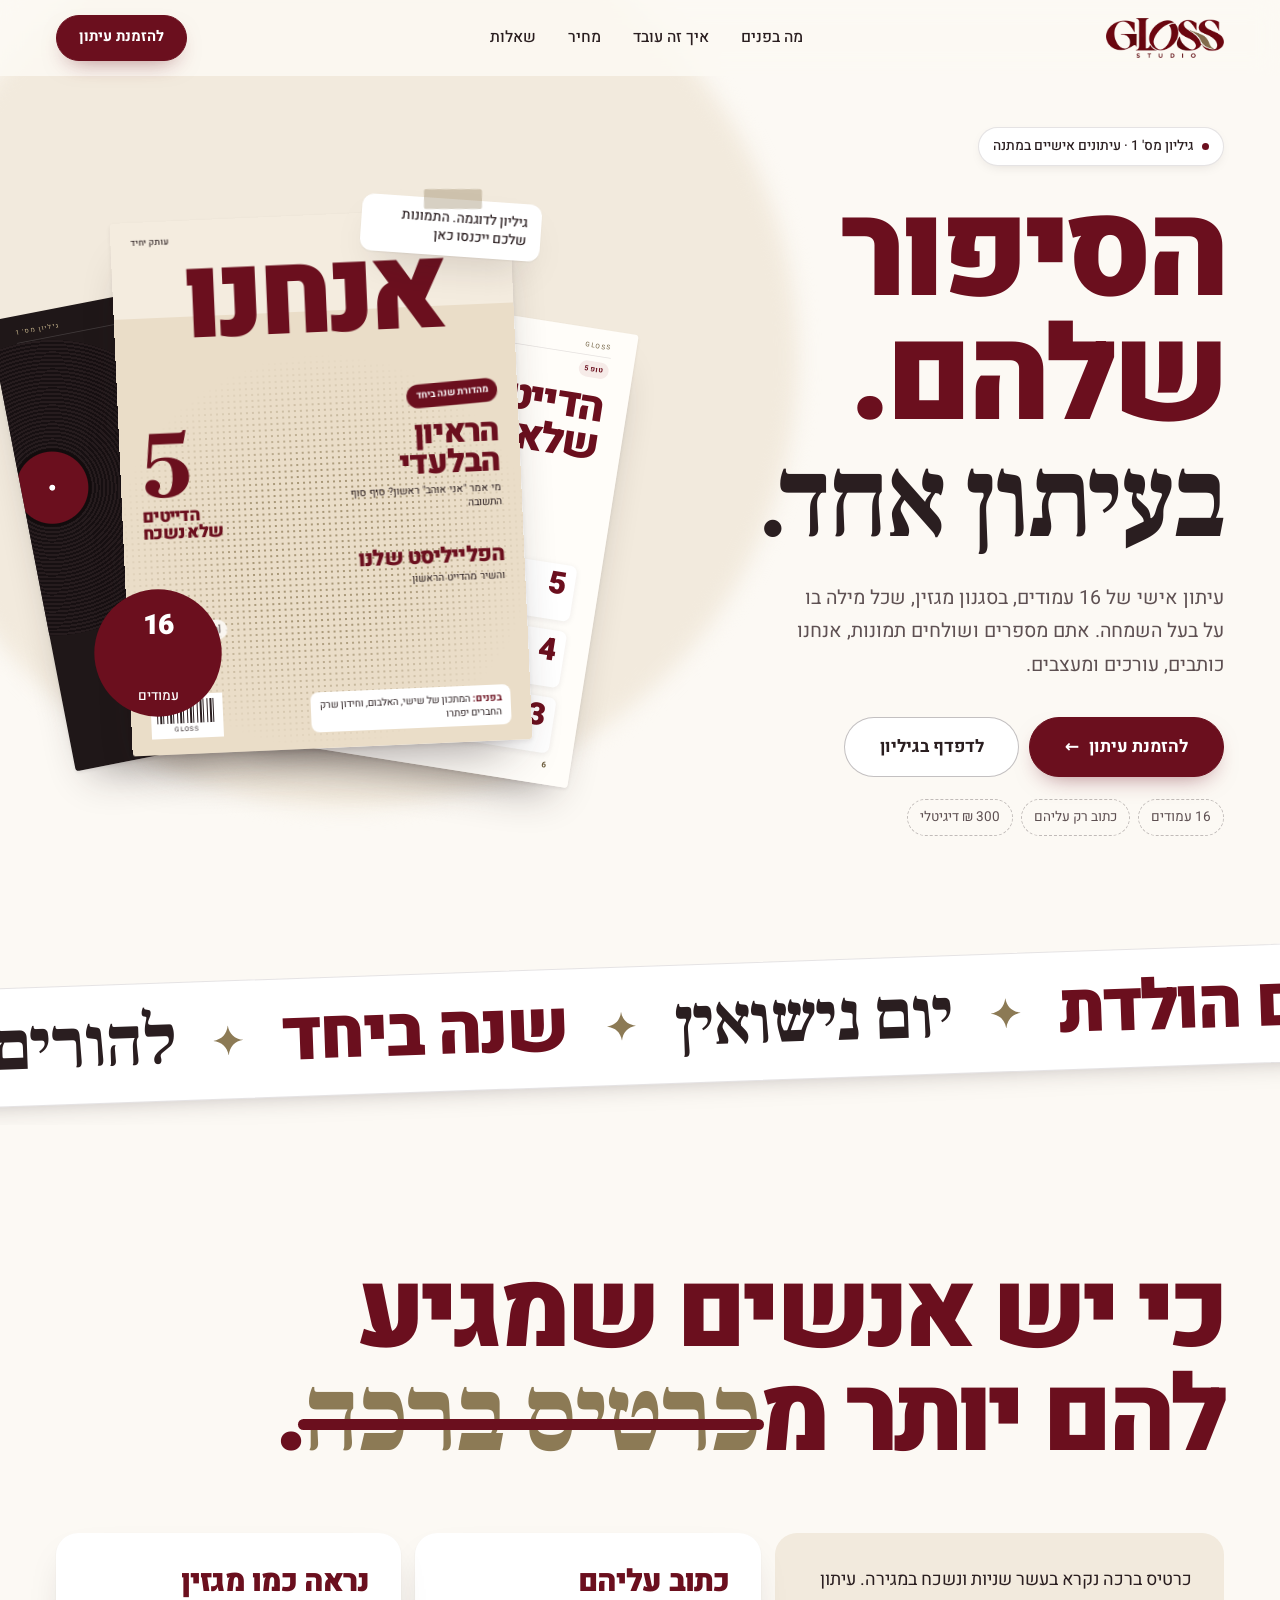
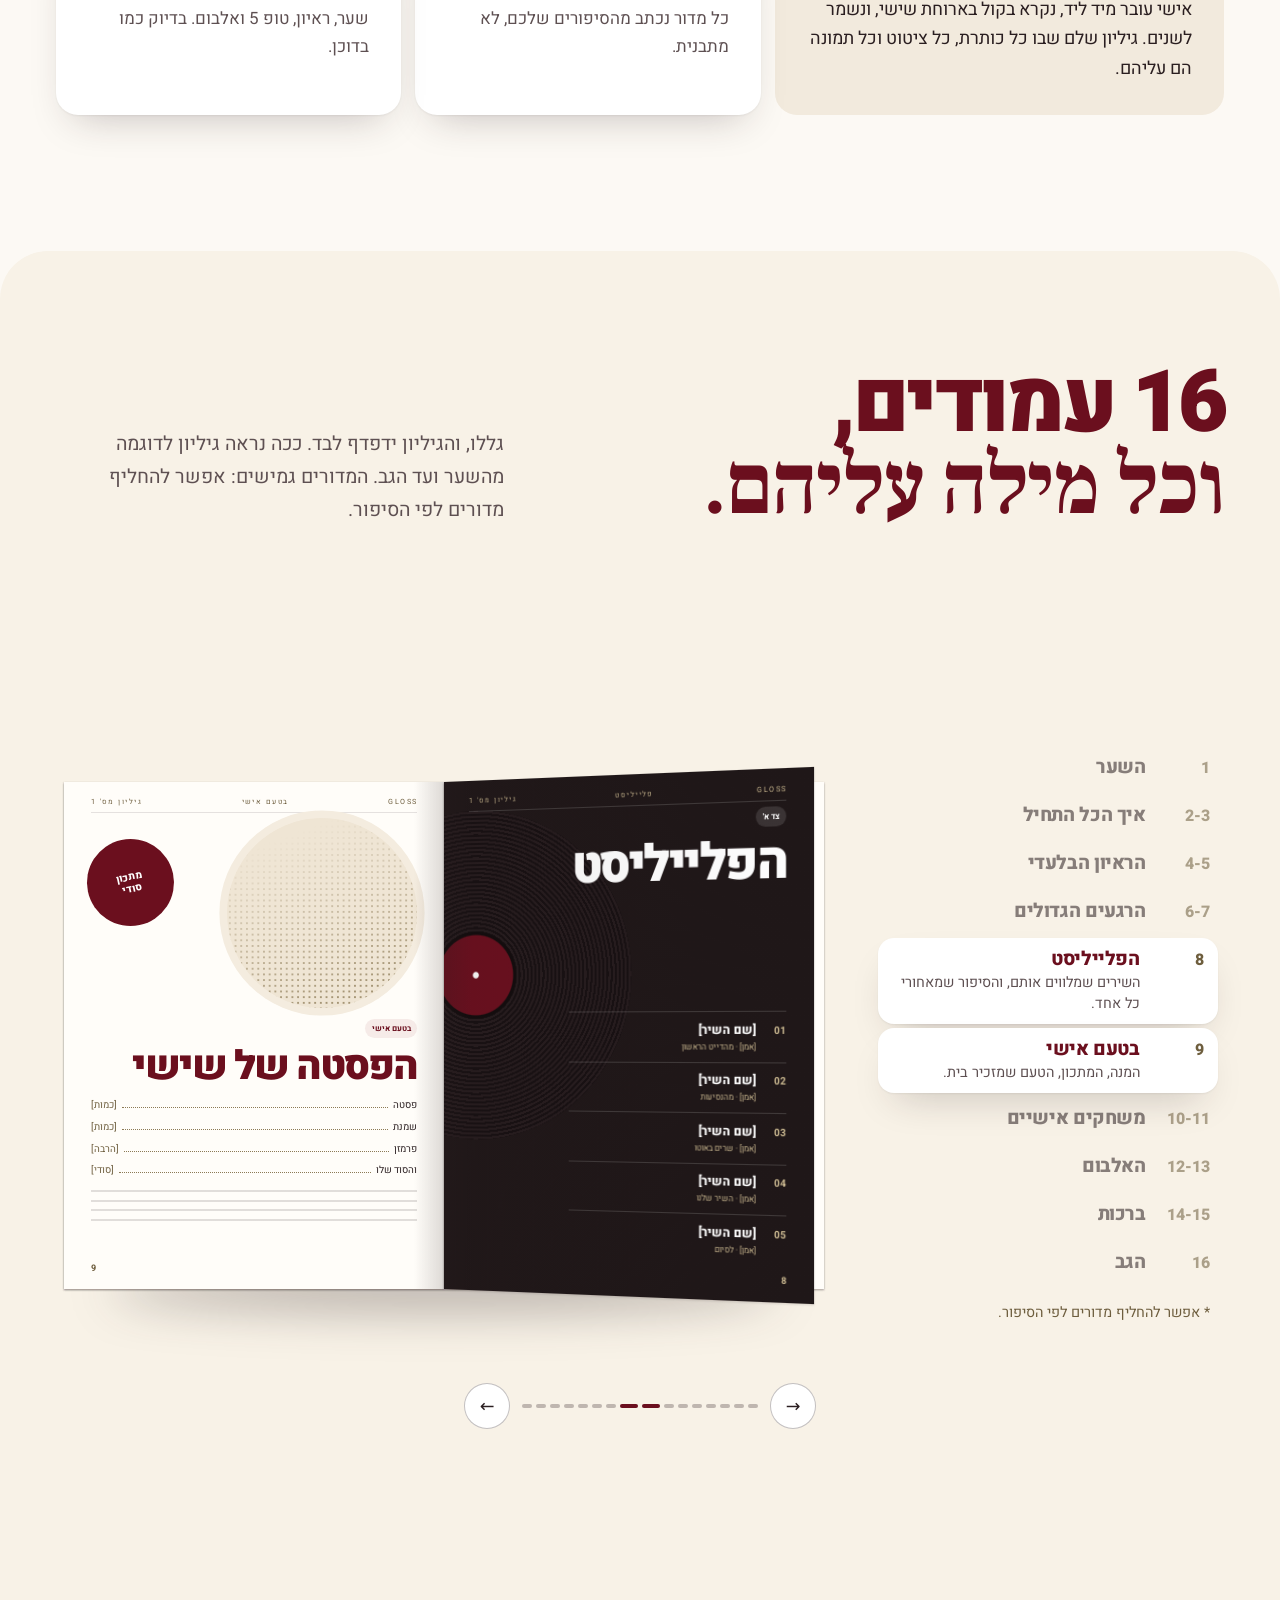
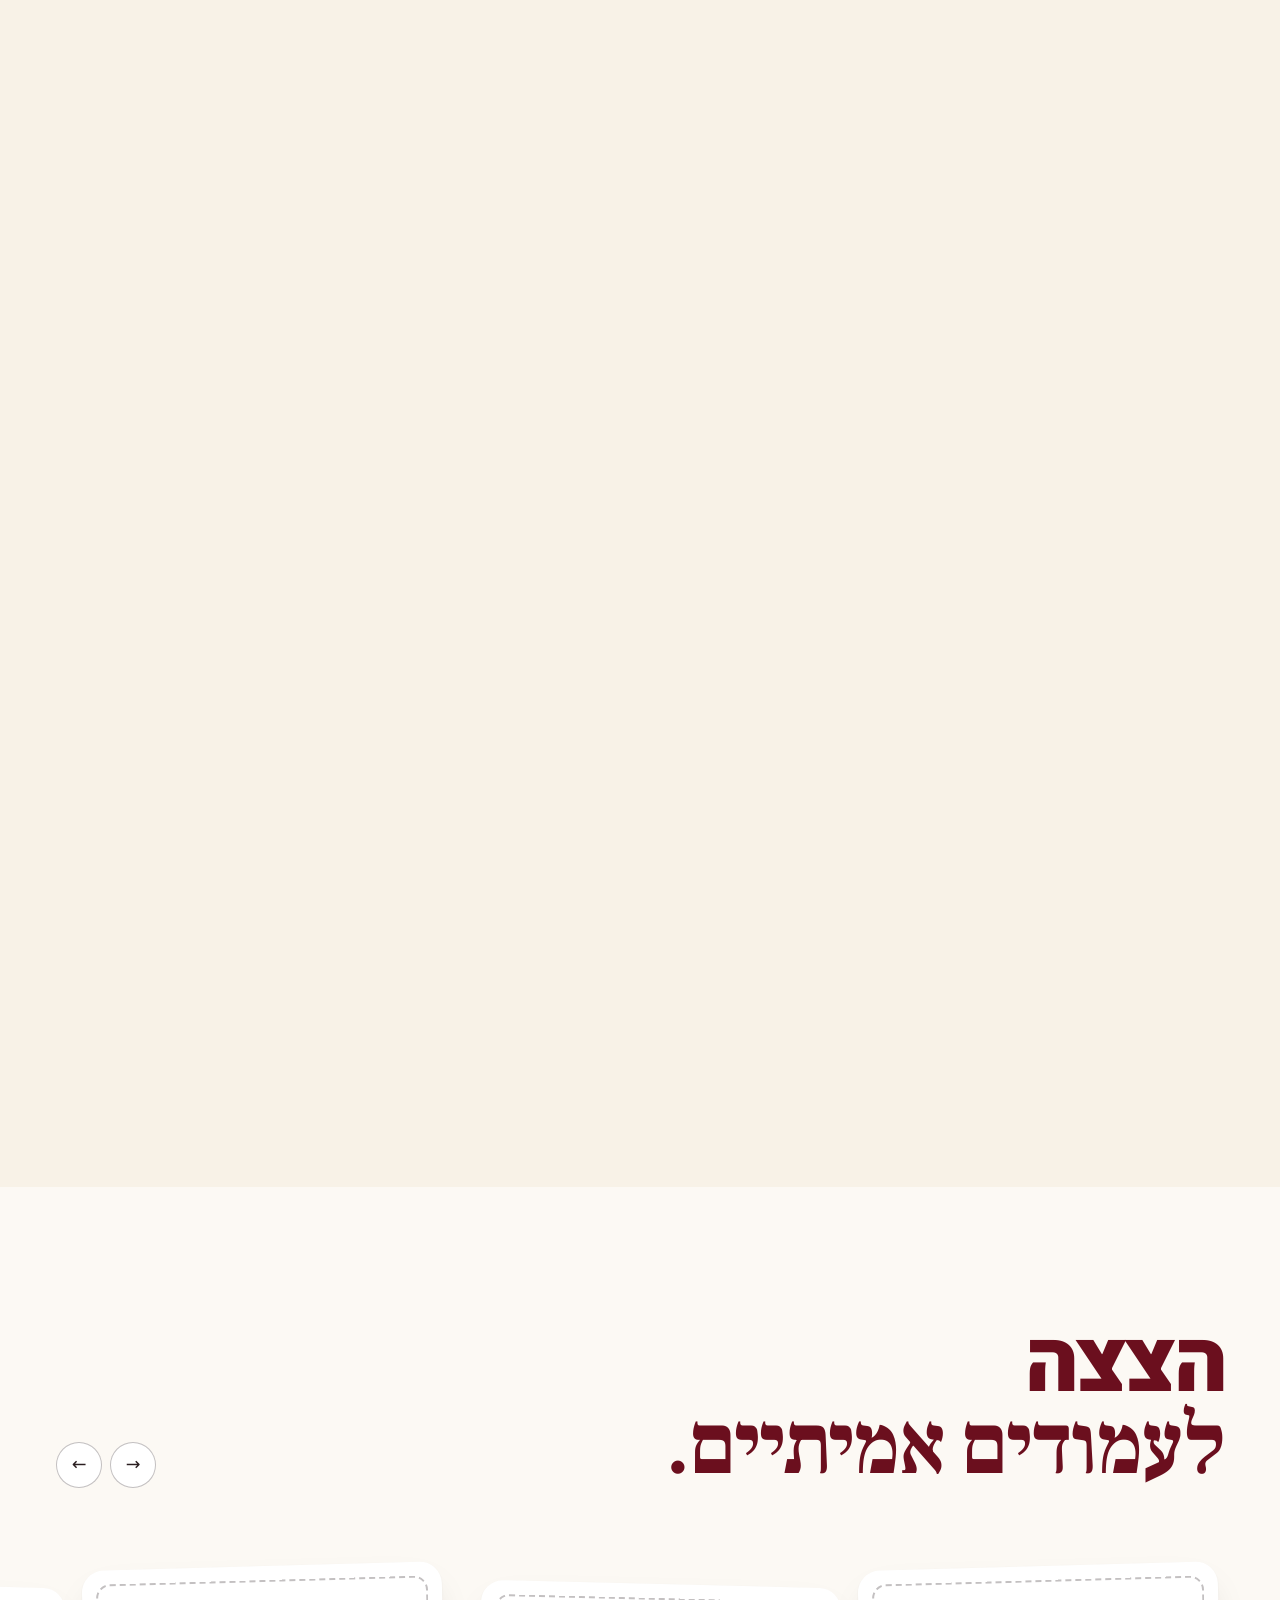
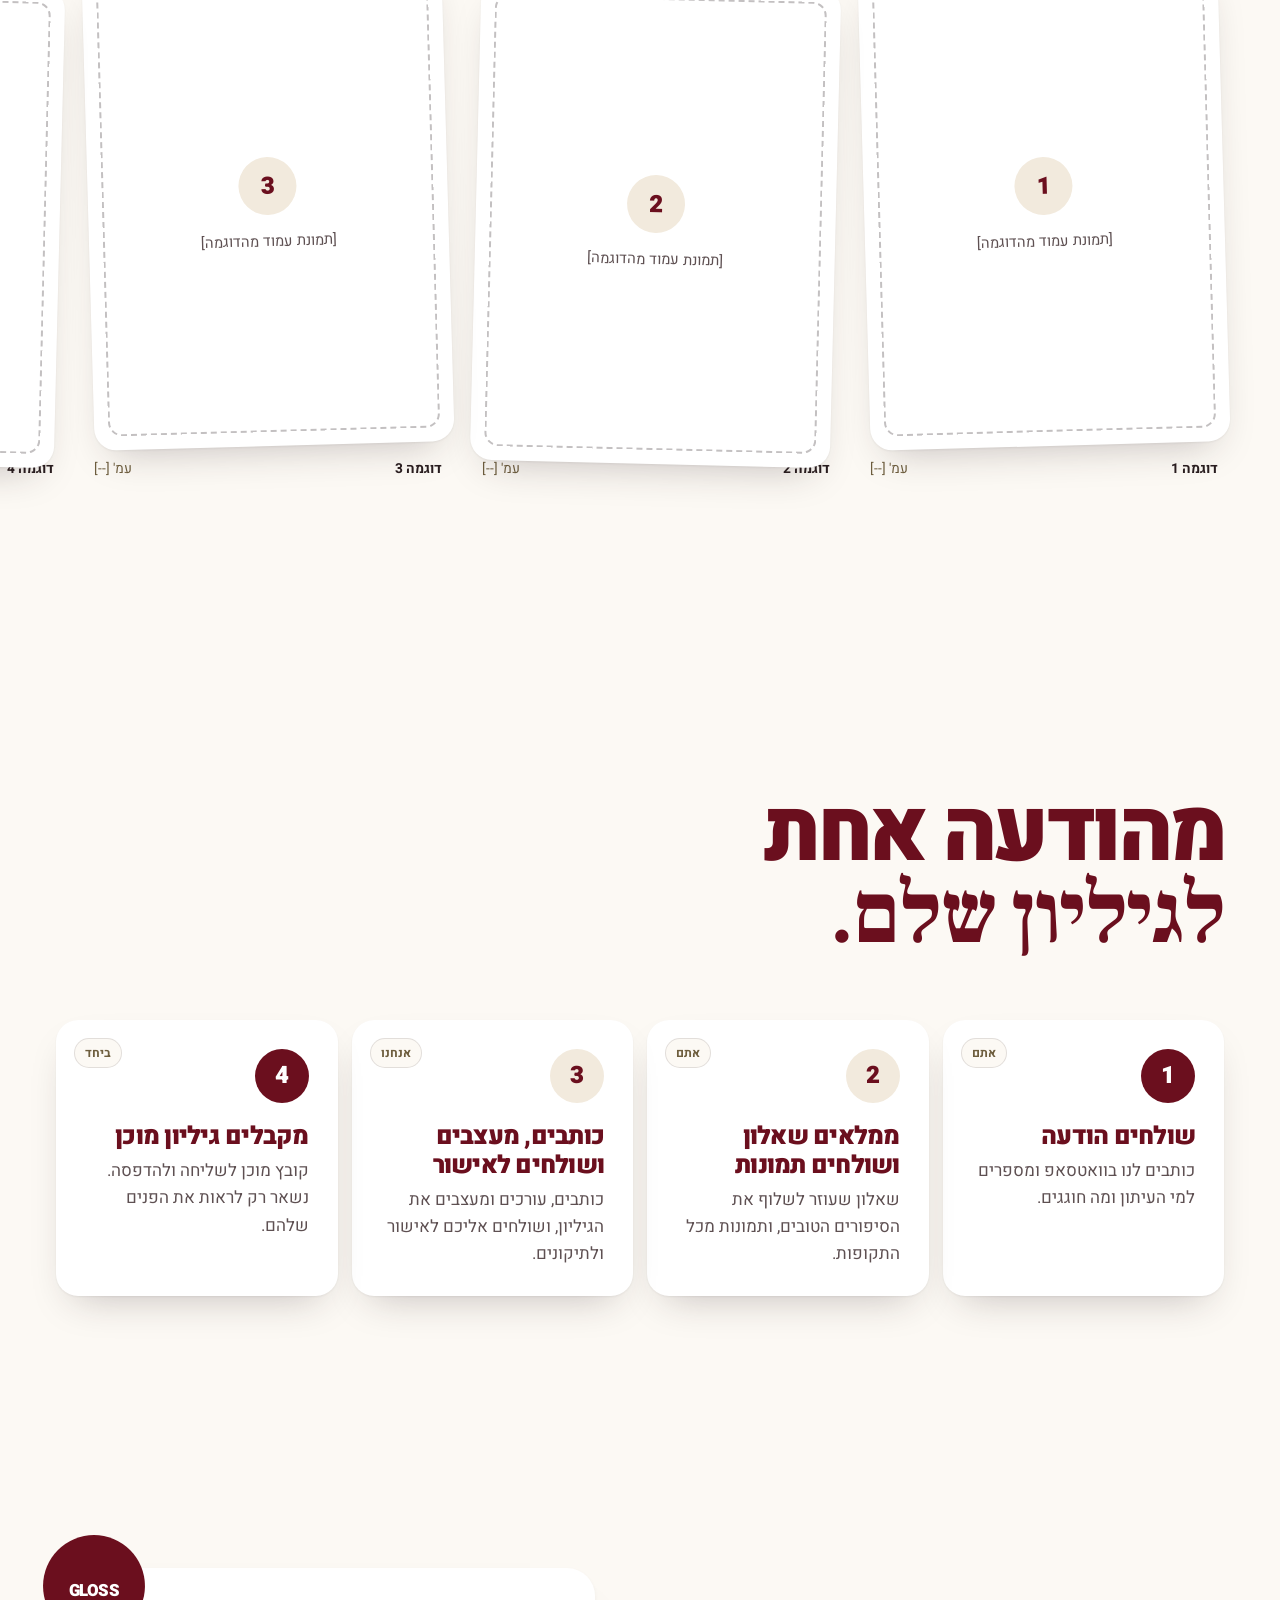
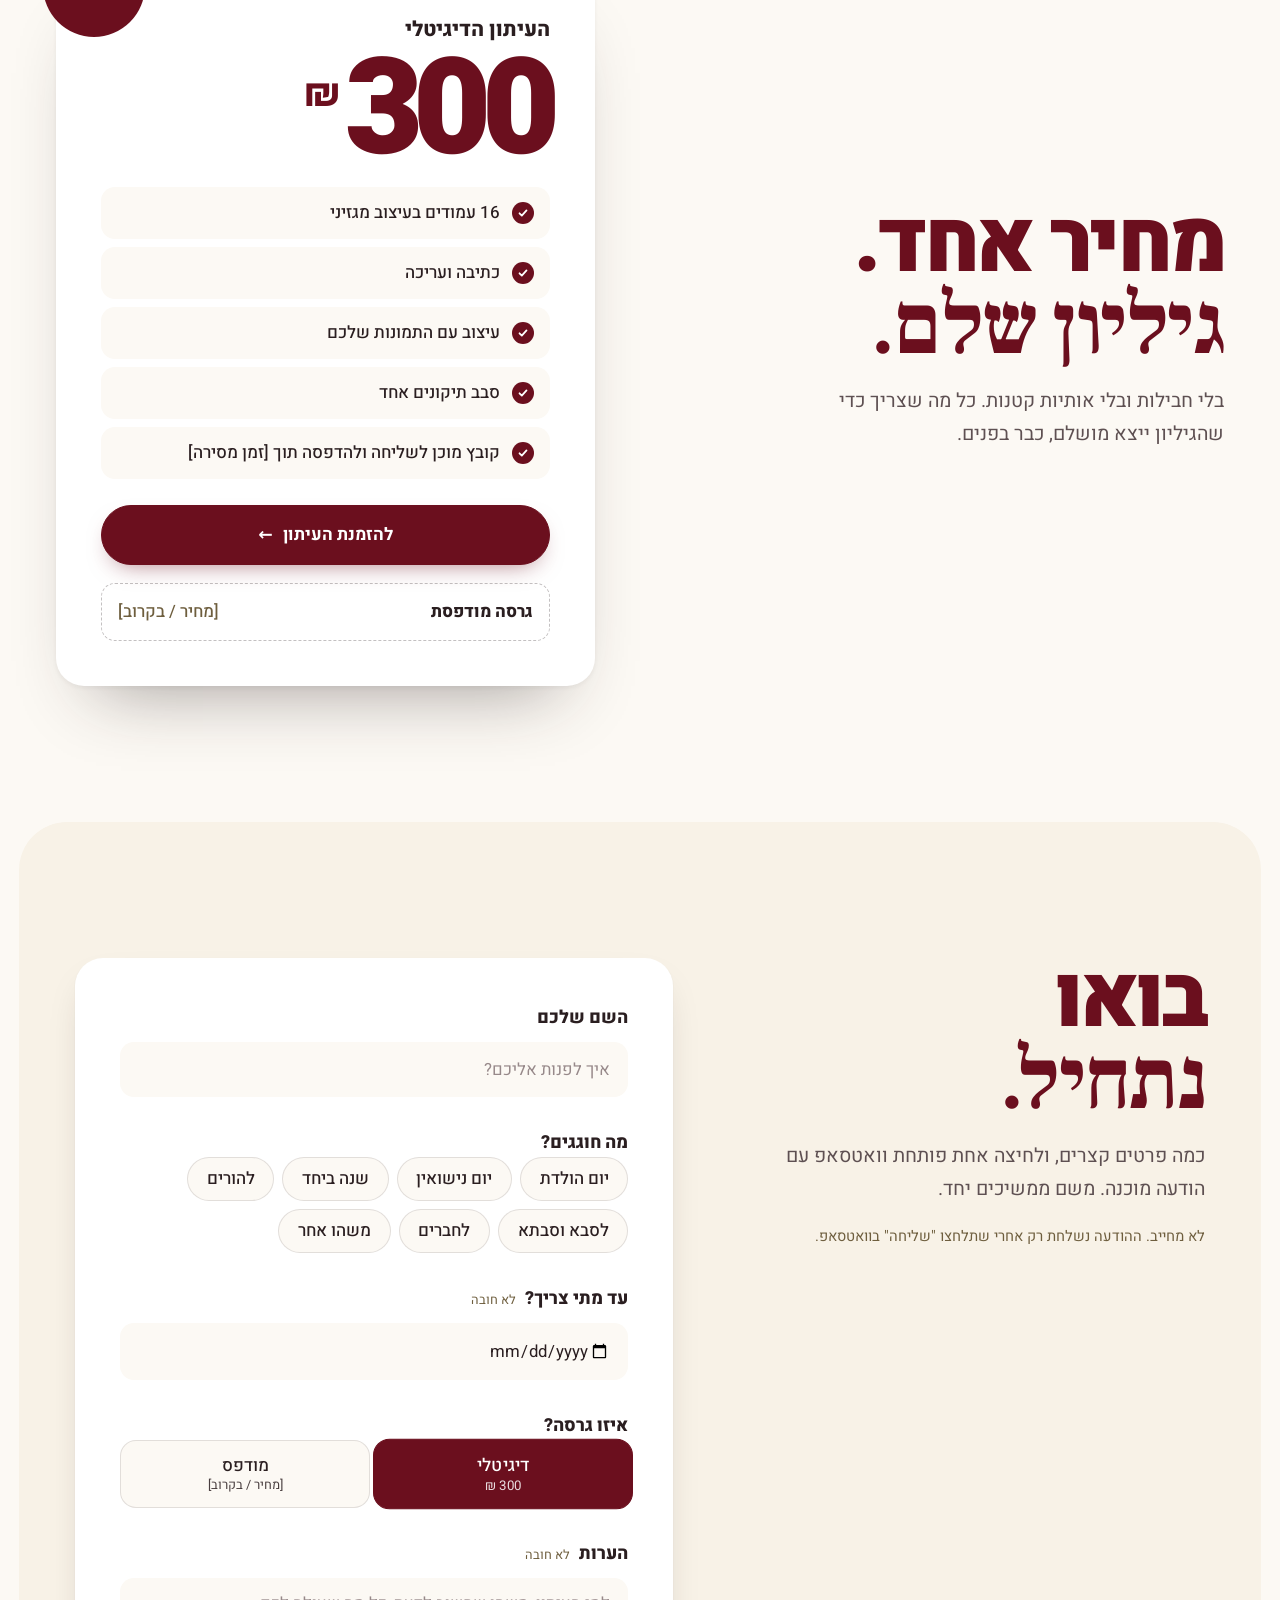
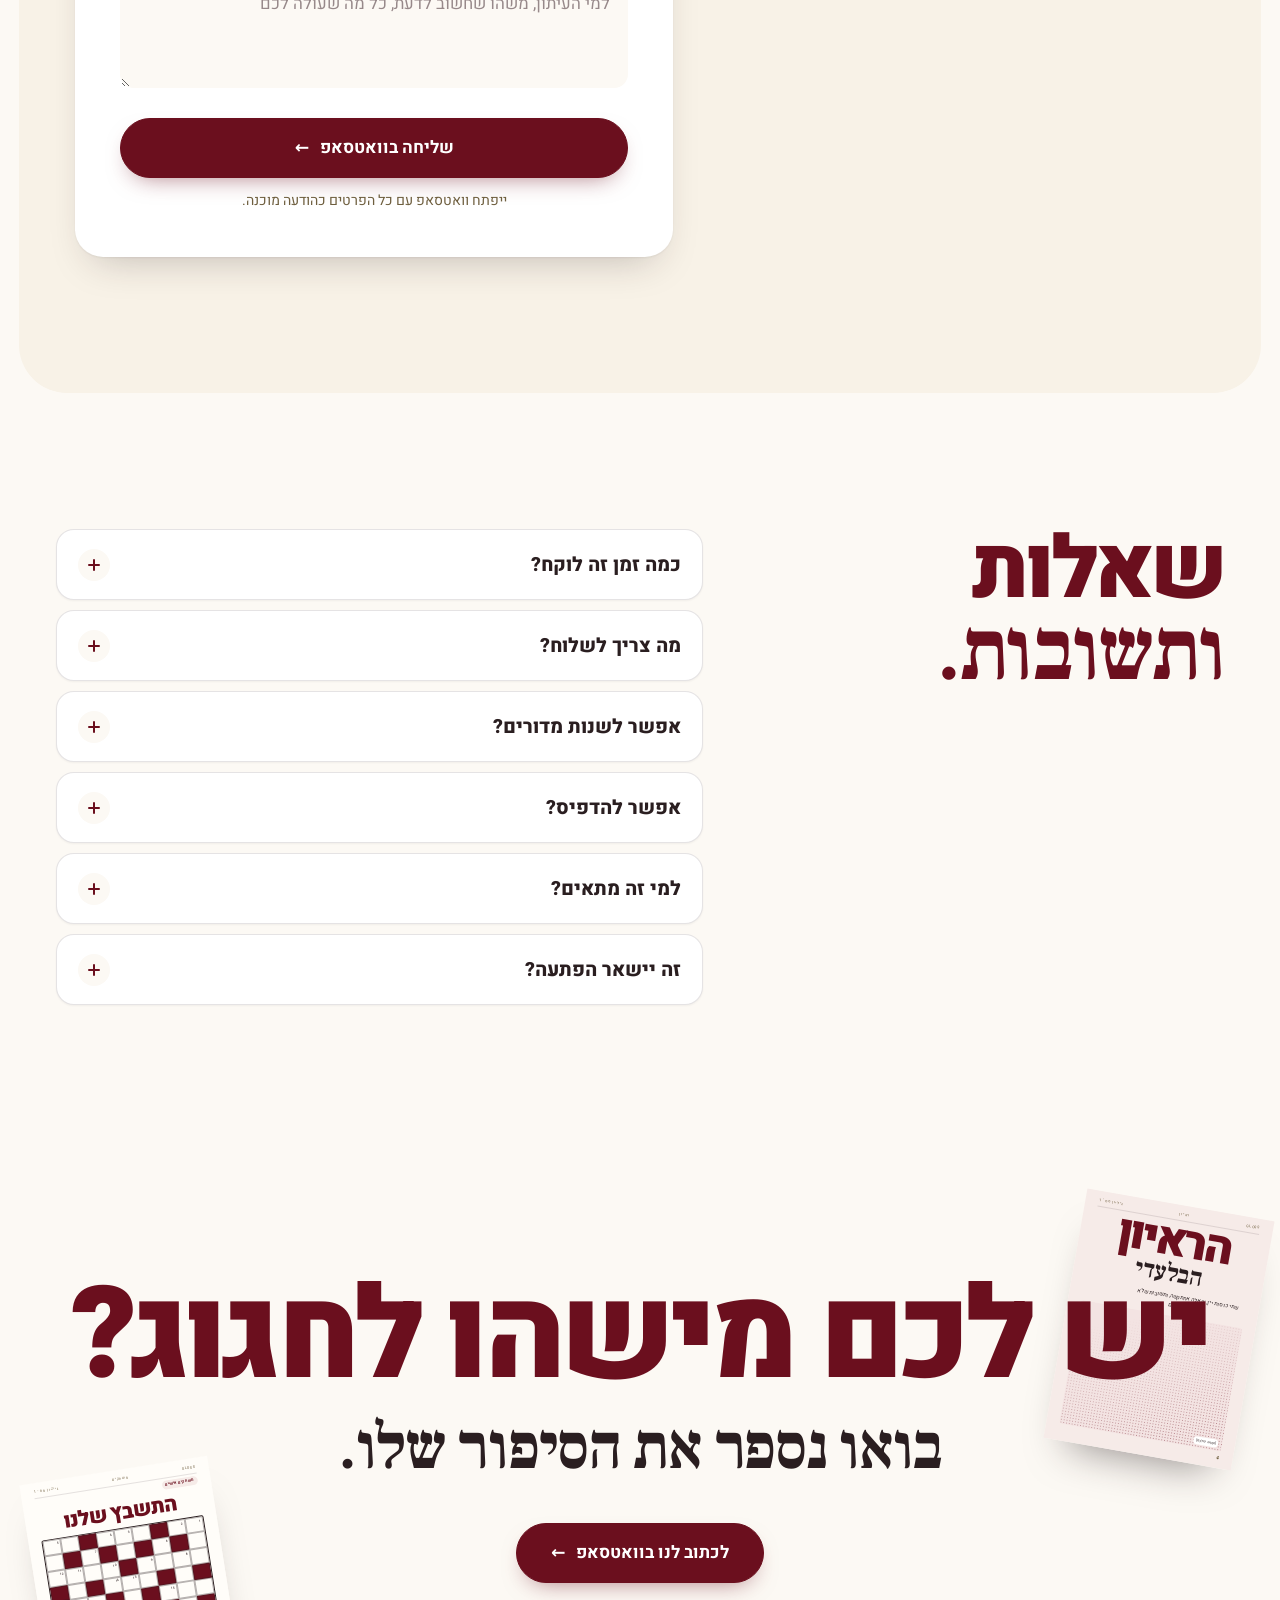
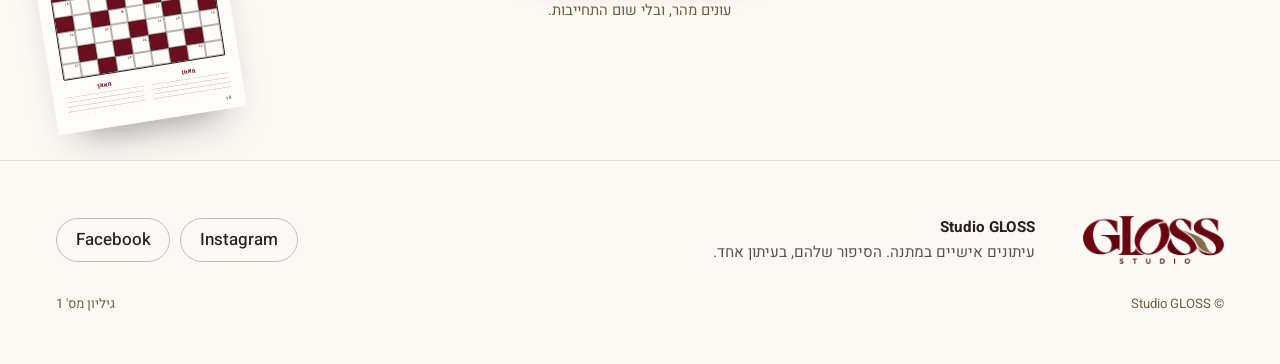
==== commit b87a101f: "Restyle landing page: light, young and modern Light background with burgundy reserved for headings a" ====
--- a/index.html
+++ b/index.html
@@ -5,586 +5,497 @@
 <meta name="viewport" content="width=device-width, initial-scale=1, viewport-fit=cover">
 <title>Studio GLOSS | עיתון אישי במתנה</title>
 <meta name="description" content="עיתון אישי של 16 עמודים בסגנון מגזין, שכל מילה בו על בעל השמחה. מתנה ליום הולדת, יום נישואין, שנה ביחד, להורים, לסבא וסבתא ולחברים.">
-<meta name="theme-color" content="#6B0F1E">
+<meta name="theme-color" content="#FCF9F4">
 <meta property="og:type" content="website">
 <meta property="og:locale" content="he_IL">
 <meta property="og:title" content="Studio GLOSS | הסיפור שלהם. בעיתון אחד.">
 <meta property="og:description" content="עיתון אישי של 16 עמודים בסגנון מגזין, שכל מילה בו על בעל השמחה.">
 <meta property="og:image" content="gloss-logo.png">
-<link rel="icon" href="data:image/svg+xml,%3Csvg xmlns='http://www.w3.org/2000/svg' viewBox='0 0 64 64'%3E%3Crect width='64' height='64' fill='%236B0F1E'/%3E%3Ctext x='32' y='49' font-family='Georgia,serif' font-size='50' font-weight='700' text-anchor='middle' fill='%23F8F2E7'%3EG%3C/text%3E%3C/svg%3E">
+<link rel="icon" href="data:image/svg+xml,%3Csvg xmlns='http://www.w3.org/2000/svg' viewBox='0 0 64 64'%3E%3Crect width='64' height='64' rx='14' fill='%236B0F1E'/%3E%3Ctext x='32' y='47' font-family='Georgia,serif' font-size='44' font-weight='700' text-anchor='middle' fill='%23F8F2E7'%3EG%3C/text%3E%3C/svg%3E">
 <link rel="preconnect" href="https://fonts.googleapis.com">
 <link rel="preconnect" href="https://fonts.gstatic.com" crossorigin>
-<link href="https://fonts.googleapis.com/css2?family=Frank+Ruhl+Libre:wght@300;400;500;700;900&family=Heebo:wght@300;400;500;600;700&display=swap" rel="stylesheet">
+<link href="https://fonts.googleapis.com/css2?family=Frank+Ruhl+Libre:wght@500;700;900&family=Heebo:wght@300;400;500;700;800;900&display=swap" rel="stylesheet">
 
 <style>
-/* Layout: the page is the issue - a burgundy cover, a scroll-turned flip-through, then cover price, coupon and questionnaire. */
+/* Layout: light, airy and young. Burgundy lives in headings and buttons only; floating pages, stickers and a scroll-turned issue carry the energy. */
 :root{
+  --bg:#FCF9F4;
+  --ivory:#F8F2E7;
+  --card:#FFFFFF;
+  --sand:#F2EADD;
   --burgundy:#6B0F1E;
-  --burgundy-deep:#4A0914;
-  --stage:#2B0A10;
+  --burgundy-2:#87182B;
   --khaki:#8C7A55;
   --khaki-ink:#6E5E3E;
-  --khaki-light:#D3C29C;
-  --ivory:#F8F2E7;
-  --paper:#FBF7F0;
-  --sand:#EDE3D0;
-  --ink:#24161A;
-  --ink-soft:#4A3A3C;
-  --rule:rgba(36,22,26,.16);
-  --rule-strong:rgba(36,22,26,.5);
-  --ivory-rule:rgba(248,242,231,.35);
-
-  --serif:"Frank Ruhl Libre", "David Libre", Georgia, serif;
+  --ink:#2A1E20;
+  --ink-soft:#5E5052;
+  --line:rgba(42,30,32,.12);
+  --line-2:rgba(42,30,32,.28);
+
+  --display:"Heebo", system-ui, sans-serif;
+  --serif:"Frank Ruhl Libre", Georgia, serif;
   --sans:"Heebo", "Assistant", system-ui, sans-serif;
 
-  --gutter:16px;
-  --max:1320px;
+  --r:22px; --r-sm:14px;
+  --gutter:16px; --max:1280px;
   --ease:cubic-bezier(.16,1,.3,1);
-  --header-h:62px;
+  --spring:cubic-bezier(.34,1.56,.64,1);
+  --header-h:64px;
+  --shadow:0 1px 2px rgba(42,30,32,.06), 0 18px 40px -18px rgba(42,30,32,.28);
 }
-@media (min-width:760px){ :root{ --gutter:32px; --header-h:74px; } }
+@media (min-width:760px){ :root{ --gutter:32px; --header-h:76px; } }
 @media (min-width:1200px){ :root{ --gutter:56px; } }
 
 *,*::before,*::after{ box-sizing:border-box; }
-html{ -webkit-text-size-adjust:100%; scroll-padding-top:calc(var(--header-h) + 8px); }
-body{
-  margin:0; background:var(--ivory); color:var(--ink);
-  font-family:var(--sans); font-size:17px; line-height:1.7;
-  -webkit-font-smoothing:antialiased; text-rendering:optimizeLegibility;
-  overflow-x:hidden;
-}
+html{ -webkit-text-size-adjust:100%; scroll-padding-top:calc(var(--header-h) + 10px); }
+html,body{ overflow-x:clip; }
+body{ margin:0; background:var(--bg); color:var(--ink); font-family:var(--sans); font-size:17px; line-height:1.65; -webkit-font-smoothing:antialiased; overflow-x:hidden; }
 img{ max-width:100%; display:block; }
 a{ color:inherit; }
 button,input,textarea{ font:inherit; color:inherit; }
 [hidden]{ display:none !important; }
-::selection{ background:var(--burgundy); color:var(--ivory); }
-:focus-visible{ outline:2px solid currentColor; outline-offset:4px; }
-html{ scrollbar-color:var(--burgundy) var(--ivory); }
-::-webkit-scrollbar{ width:10px; height:8px; }
-::-webkit-scrollbar-track{ background:var(--ivory); }
-::-webkit-scrollbar-thumb{ background:var(--burgundy); border:2px solid var(--ivory); border-radius:10px; }
+::selection{ background:var(--burgundy); color:#fff; }
+:focus-visible{ outline:2px solid var(--burgundy); outline-offset:3px; border-radius:6px; }
+html{ scrollbar-color:var(--khaki) var(--bg); }
 .wrap{ width:100%; max-width:var(--max); margin-inline:auto; padding-inline:var(--gutter); }
 .sr-only{ position:absolute; width:1px; height:1px; overflow:hidden; clip:rect(0 0 0 0); white-space:nowrap; }
 
+/* ---------- type ---------- */
+.h-xl, .h2{ margin:0; font-family:var(--display); font-weight:900; color:var(--burgundy); letter-spacing:-.045em; line-height:.95; text-wrap:balance; }
+.h2{ font-size:clamp(2.5rem, 10vw, 5.4rem); }
+.h-xl em, .h2 em{ font-style:normal; font-family:var(--serif); font-weight:700; letter-spacing:-.02em; }
+.lede{ margin:0; font-size:clamp(1.06rem,2.4vw,1.22rem); line-height:1.7; color:var(--ink-soft); max-width:40ch; text-wrap:pretty; }
+.chip-label{ display:inline-flex; align-items:center; gap:8px; padding:7px 14px; border-radius:999px; background:var(--card); border:1px solid var(--line); font-size:.86rem; font-weight:500; color:var(--ink); box-shadow:0 4px 14px -8px rgba(42,30,32,.25); }
+.chip-label i{ width:7px; height:7px; border-radius:50%; background:var(--burgundy); }
+
 /* ---------- buttons ---------- */
 .btn{
-  --bg:var(--burgundy); --fg:var(--ivory); --bd:var(--burgundy);
-  position:relative; overflow:hidden; isolation:isolate;
-  display:inline-flex; align-items:center; justify-content:center; gap:.7em;
-  min-height:54px; padding:0 1.7em;
-  background:var(--bg); color:var(--fg); border:1px solid var(--bd); border-radius:0;
-  font-family:var(--sans); font-weight:500; font-size:1.02rem; letter-spacing:.02em;
-  text-decoration:none; cursor:pointer; -webkit-tap-highlight-color:transparent;
-  transition:color .45s var(--ease), border-color .45s var(--ease);
+  display:inline-flex; align-items:center; justify-content:center; gap:.6em;
+  min-height:54px; padding:0 1.7em; border-radius:999px;
+  background:var(--burgundy); color:#fff; border:1.5px solid var(--burgundy);
+  font-weight:700; font-size:1.02rem; text-decoration:none; cursor:pointer;
+  transition:transform .4s var(--spring), background-color .3s, box-shadow .4s var(--ease), color .3s;
+  box-shadow:0 10px 24px -12px rgba(107,15,30,.6);
+  -webkit-tap-highlight-color:transparent;
 }
-.btn::before{ content:""; position:absolute; inset:0; z-index:-1; background:var(--fill, var(--burgundy-deep)); transform:scaleX(0); transform-origin:left; transition:transform .6s var(--ease); }
-.btn:hover::before{ transform:scaleX(1); }
-.btn:hover{ color:var(--fg-h, var(--fg)); border-color:var(--bd-h, var(--bd)); }
-.btn .arr{ font-family:var(--serif); transition:transform .5s var(--ease); }
-.btn:hover .arr{ transform:translateX(-6px); }
-.btn-ivory{ --bg:var(--ivory); --fg:var(--burgundy); --bd:var(--ivory); --fill:var(--paper); }
-.btn-line-ivory{ --bg:transparent; --fg:var(--ivory); --bd:var(--ivory-rule); --fill:var(--ivory); --fg-h:var(--burgundy); --bd-h:var(--ivory); }
-.btn-line{ --bg:transparent; --fg:var(--ink); --bd:var(--rule-strong); --fill:var(--ink); --fg-h:var(--ivory); --bd-h:var(--ink); }
-.btn-lg{ min-height:62px; font-size:1.1rem; padding:0 2.2em; }
+.btn:hover{ transform:translateY(-3px) scale(1.02); background:var(--burgundy-2); box-shadow:0 16px 30px -12px rgba(107,15,30,.6); }
+.btn:active{ transform:translateY(0) scale(.98); }
+.btn .arr{ transition:transform .4s var(--spring); }
+.btn:hover .arr{ transform:translateX(-5px); }
+.btn-ghost{ background:var(--card); color:var(--ink); border-color:var(--line-2); box-shadow:none; }
+.btn-ghost:hover{ background:var(--card); border-color:var(--ink); box-shadow:0 10px 24px -14px rgba(42,30,32,.4); }
+.btn-lg{ min-height:60px; font-size:1.08rem; padding:0 2em; }
 
 /* ---------- header ---------- */
-.header{
-  position:fixed; inset:0 0 auto; z-index:60; height:var(--header-h);
-  background:var(--ivory); border-bottom:1px solid var(--rule);
+.header{ position:fixed; inset:0 0 auto; z-index:60; height:var(--header-h); background:rgba(252,249,244,.85); backdrop-filter:blur(14px) saturate(1.3); -webkit-backdrop-filter:blur(14px) saturate(1.3); border-bottom:1px solid transparent; transition:border-color .3s; }
+.header.scrolled{ border-bottom-color:var(--line); }
+.header .wrap{ display:flex; align-items:center; justify-content:space-between; gap:12px; height:100%; }
+.logo img{ height:32px; width:auto; }
+@media (min-width:760px){ .logo img{ height:40px; } }
+.nav{ display:none; }
+.nav a{ text-decoration:none; font-size:.98rem; font-weight:500; padding:8px 14px; border-radius:999px; transition:background-color .3s; }
+.nav a:hover{ background:var(--sand); }
+.header-actions{ display:flex; gap:8px; align-items:center; }
+.header .btn{ min-height:42px; padding:0 1.15em; font-size:.92rem; }
+.menu-btn{ background:var(--card); border:1px solid var(--line-2); min-height:42px; padding:0 1em; border-radius:999px; font-size:.9rem; font-weight:500; cursor:pointer; }
+@media (min-width:980px){ .nav{ display:flex; gap:4px; } .menu-btn{ display:none; } .header .btn{ min-height:46px; padding:0 1.5em; } }
+.mobile-nav{ position:fixed; inset:calc(var(--header-h) + 6px) 10px auto; z-index:59; background:var(--card); border-radius:var(--r); box-shadow:var(--shadow); padding:8px 18px; transform:translateY(-10px) scale(.98); opacity:0; visibility:hidden; transition:transform .45s var(--spring), opacity .3s, visibility 0s .45s; }
+.mobile-nav.open{ transform:none; opacity:1; visibility:visible; transition:transform .45s var(--spring), opacity .3s; }
+.mobile-nav ol{ list-style:none; margin:0; padding:0; }
+.mobile-nav li + li{ border-top:1px solid var(--line); }
+.mobile-nav a{ display:flex; justify-content:space-between; align-items:center; padding:14px 2px; text-decoration:none; font-family:var(--display); font-weight:800; font-size:1.5rem; color:var(--burgundy); letter-spacing:-.02em; }
+.mobile-nav a span{ font-family:var(--sans); font-size:.8rem; font-weight:500; color:var(--khaki-ink); letter-spacing:0; }
+@media (min-width:980px){ .mobile-nav{ display:none; } }
+
+/* ---------- hero ---------- */
+.hero{ padding-top:calc(var(--header-h) + clamp(1.4rem,4vw,2.6rem)); padding-bottom:clamp(3rem,7vw,5rem); position:relative; overflow:hidden; }
+.hero::before{ /* soft paper glow behind the pages */
+  content:""; position:absolute; width:min(120vw,900px); aspect-ratio:1; border-radius:50%; background:var(--sand); left:-20%; top:22%; z-index:-1; filter:blur(10px);
 }
-.header .wrap{ display:flex; align-items:center; justify-content:space-between; gap:14px; height:100%; }
-.logo img{ height:32px; width:auto; }
-@media (min-width:760px){ .logo img{ height:42px; } }
-.nav{ display:none; }
-.nav a{ text-decoration:none; font-size:.98rem; position:relative; padding:6px 0; }
-.nav a::after{ content:""; position:absolute; inset-inline:0; bottom:0; height:1px; background:var(--burgundy); transform:scaleX(0); transform-origin:right; transition:transform .5s var(--ease); }
-.nav a:hover::after{ transform:scaleX(1); }
-.header-actions{ display:flex; gap:8px; align-items:center; }
-.header .btn{ min-height:42px; padding:0 1.1em; font-size:.92rem; }
-.menu-btn{ background:none; border:1px solid var(--rule-strong); min-height:42px; padding:0 .95em; font-size:.9rem; cursor:pointer; }
-@media (min-width:980px){ .nav{ display:flex; gap:clamp(22px,3vw,44px); } .menu-btn{ display:none; } .header .btn{ min-height:46px; padding:0 1.5em; } }
-.mobile-nav{
-  position:fixed; inset:var(--header-h) 0 auto; z-index:59; background:var(--ivory); border-bottom:1px solid var(--rule-strong);
-  clip-path:inset(0 0 100% 0); visibility:hidden; transition:clip-path .6s var(--ease), visibility 0s .6s;
-}
-.mobile-nav.open{ clip-path:inset(0); visibility:visible; transition:clip-path .6s var(--ease); }
-.mobile-nav ol{ list-style:none; margin:0; padding:6px var(--gutter) 20px; }
-.mobile-nav li + li{ border-top:1px solid var(--rule); }
-.mobile-nav a{ display:flex; justify-content:space-between; align-items:baseline; padding:14px 0; text-decoration:none; font-family:var(--serif); font-size:1.8rem; font-weight:500; }
-.mobile-nav a span{ font-family:var(--sans); font-size:.78rem; letter-spacing:.14em; color:var(--khaki-ink); }
-@media (min-width:980px){ .mobile-nav{ display:none; } }
-
-/* ---------- hero: the cover ---------- */
-.hero{
-  background:var(--burgundy); color:var(--ivory);
-  padding-top:var(--header-h); position:relative; overflow:hidden;
-}
-.dateline{
-  display:flex; align-items:center; gap:12px; justify-content:space-between;
-  font-size:.74rem; letter-spacing:.2em; font-weight:500; color:var(--khaki-light);
-  border-bottom:1px solid var(--ivory-rule); padding-block:12px;
-}
-.dateline i{ flex:1; height:1px; background:var(--ivory-rule); }
-.dateline .d-mid, .dateline i.d-hide{ display:none; }
-@media (min-width:760px){ .dateline .d-mid, .dateline i.d-hide{ display:block; } }
-.hero-grid{ display:grid; gap:clamp(2.6rem,6vw,3rem); padding-block:clamp(1.8rem,5vw,3.2rem) clamp(3.5rem,8vw,5.5rem); align-items:center; }
-@media (min-width:980px){ .hero-grid{ grid-template-columns:1.15fr .85fr; gap:clamp(2rem,4vw,4rem); } }
-.hero h1{
-  margin:0; font-family:var(--serif); font-weight:900;
-  font-size:clamp(4.1rem, 19.5vw, 9.6rem); line-height:.9; letter-spacing:-.035em;
-}
+@media (min-width:980px){ .hero::before{ left:-8%; top:-10%; } }
+.hero-grid{ display:grid; gap:clamp(2rem,6vw,3rem); align-items:center; }
+@media (min-width:980px){ .hero-grid{ grid-template-columns:1.05fr .95fr; gap:clamp(2rem,4vw,4rem); min-height:calc(100svh - var(--header-h) - 6rem); } }
+.hero .chip-label{ margin-bottom:clamp(1.1rem,3vw,1.6rem); }
+.hero h1{ font-size:clamp(3.5rem, 16.5vw, 8.2rem); }
 .hero h1 .ln{ display:block; }
-.hero h1 .ln-3{ color:var(--khaki-light); font-weight:700; }
-@media (min-width:980px){ .hero h1{ font-size:clamp(5rem, 8.6vw, 9.6rem); } }
-.hero .lede{
-  margin:clamp(1.4rem,3vw,2rem) 0 0; max-width:34ch;
-  font-size:clamp(1.08rem, 2.4vw, 1.28rem); line-height:1.7; color:rgba(248,242,231,.86);
-}
-.hero .lede b{ color:var(--ivory); font-weight:600; }
-.hero-ctas{ display:flex; flex-wrap:wrap; gap:12px; margin-top:clamp(1.6rem,4vw,2.4rem); }
-.hero-ctas .btn{ flex:1 1 220px; }
+.hero h1 .ln-2{ color:var(--ink); font-family:var(--serif); font-weight:700; letter-spacing:-.025em; font-size:.86em; margin-top:.06em; }
+.hero .lede{ margin-top:clamp(1.2rem,3vw,1.7rem); }
+.hero-ctas{ display:flex; flex-wrap:wrap; gap:10px; margin-top:clamp(1.5rem,4vw,2.2rem); }
+.hero-ctas .btn{ flex:1 1 200px; }
 @media (min-width:560px){ .hero-ctas .btn{ flex:0 0 auto; } }
-
-.cover-stage{ position:relative; perspective:1700px; width:min(78vw, 440px); margin-inline:auto; }
-.cover-stage::after{ content:""; position:absolute; inset:auto 6% -6% 10%; height:14%; background:rgba(20,2,6,.55); filter:blur(30px); border-radius:50%; z-index:0; }
-.cover-3d{
-  --rx:6deg; --ry:-16deg;
-  position:relative; z-index:1; aspect-ratio:3/4; transform-style:preserve-3d;
-  transform:rotateX(var(--rx)) rotateY(var(--ry)) rotateZ(-2deg);
-  transition:transform 1.2s var(--ease);
-}
-.cover-3d .pg{ box-shadow:0 30px 60px -20px rgba(15,2,5,.7), 0 2px 2px rgba(15,2,5,.25); }
-.cover-3d .spine{ /* page block thickness on the bound edge */
-  position:absolute; top:0; bottom:0; right:0; width:14px; transform-origin:right; transform:rotateY(-90deg);
-  background:repeating-linear-gradient(90deg, #efe6d4 0 1px, #d8cbb2 1px 2px);
-}
-.sheen{ position:absolute; inset:0; z-index:5; pointer-events:none; overflow:hidden; }
-.sheen::before{
-  content:""; position:absolute; top:-20%; bottom:-20%; width:45%; left:-60%;
-  background:linear-gradient(100deg, rgba(255,255,255,0) 0%, rgba(255,255,255,.28) 50%, rgba(255,255,255,0) 100%);
-  transform:skewX(-12deg); animation:sheen 7s var(--ease) 1.6s infinite;
-}
-@keyframes sheen{ 0%{ left:-60%; } 30%,100%{ left:130%; } }
-.sample-tag{ text-align:center; margin-top:28px; font-size:.74rem; letter-spacing:.18em; color:var(--khaki-light); }
-
-/* ---------- magazine pages (shared by hero + flipbook) ---------- */
-.pg{
-  position:absolute; inset:0; overflow:hidden; container-type:inline-size;
-  background:var(--paper); color:var(--ink); font-family:var(--sans); direction:rtl;
-}
+.hero-meta{ display:flex; flex-wrap:wrap; gap:8px; margin-top:1.4rem; }
+.hero-meta span{ font-size:.85rem; color:var(--ink-soft); padding:6px 12px; border-radius:999px; border:1px dashed var(--line-2); }
+
+/* floating pages */
+.pile{ position:relative; width:min(70vw, 400px); aspect-ratio:3/4; margin:clamp(.5rem,4vw,2rem) auto clamp(1rem,4vw,2rem); }
+.pile .fl{ position:absolute; inset:0; border-radius:4px; box-shadow:0 2px 4px rgba(42,30,32,.08), 0 30px 50px -24px rgba(42,30,32,.45); animation:bob 6s ease-in-out infinite; }
+.pile .fl-a{ transform:translate(-30%, 6%) rotate(-11deg) scale(.86); animation-delay:-2s; }
+.pile .fl-b{ transform:translate(28%, 10%) rotate(9deg) scale(.86); animation-delay:-4s; }
+.pile .fl-c{ transform:rotate(-2.5deg); }
+.pile .fl .pg{ border-radius:4px; }
+@keyframes bob{ 50%{ translate:0 -12px; } }
+.pile .fl-c .tilt{ position:absolute; inset:0; transition:transform .8s var(--ease); transform:perspective(1200px) rotateY(var(--ry,0deg)) rotateX(var(--rx,0deg)); }
+.pile .gloss{ position:absolute; inset:0; overflow:hidden; pointer-events:none; z-index:30; border-radius:4px; }
+.pile .gloss::before{ content:""; position:absolute; top:-30%; bottom:-30%; width:40%; left:-60%; background:linear-gradient(100deg, rgba(255,255,255,0), rgba(255,255,255,.55), rgba(255,255,255,0)); transform:skewX(-14deg); animation:sheen 6.5s var(--ease) 1.4s infinite; }
+@keyframes sheen{ 0%{ left:-60%; } 32%,100%{ left:140%; } }
+.sticker{ position:absolute; z-index:40; width:clamp(96px, 26vw, 130px); aspect-ratio:1; bottom:4%; left:-7%; }
+.sticker svg{ width:100%; height:100%; animation:spin 22s linear infinite; }
+.sticker b{ position:absolute; inset:0; display:grid; place-items:center; text-align:center; font-family:var(--display); font-weight:900; font-size:clamp(1.3rem,4.6vw,1.75rem); line-height:.9; color:#fff; letter-spacing:-.03em; }
+.sticker b small{ display:block; font-size:.48em; font-weight:500; letter-spacing:0; margin-top:3px; }
+@keyframes spin{ to{ transform:rotate(-360deg); } }
+.note-tape{ position:absolute; z-index:41; top:-3%; right:-5%; background:var(--card); padding:10px 14px; border-radius:12px; box-shadow:var(--shadow); font-size:.85rem; font-weight:500; transform:rotate(4deg); max-width:180px; line-height:1.35; }
+.note-tape::before{ content:""; position:absolute; top:-10px; left:50%; width:58px; height:20px; transform:translateX(-50%) rotate(-4deg); background:rgba(140,122,85,.35); border-radius:2px; }
+
+/* ---------- magazine pages (shared) ---------- */
+.pg{ position:absolute; inset:0; overflow:hidden; container-type:inline-size; background:#FFFDF9; color:var(--ink); font-family:var(--sans); direction:rtl; }
 .pg *{ margin:0; }
-.pg .rh{ position:absolute; top:3.6cqw; inset-inline:7cqw; display:flex; justify-content:space-between; font-size:1.9cqw; letter-spacing:.22em; color:var(--khaki-ink); border-bottom:1px solid var(--rule); padding-bottom:1.1cqw; }
-.pg .fo{ position:absolute; bottom:3.4cqw; font-family:var(--serif); font-size:2.6cqw; color:var(--khaki-ink); }
+.pg .rh{ position:absolute; top:3.6cqw; inset-inline:7cqw; display:flex; justify-content:space-between; font-size:1.9cqw; letter-spacing:.2em; color:var(--khaki-ink); border-bottom:1px solid var(--line); padding-bottom:1.1cqw; }
+.pg .fo{ position:absolute; bottom:3.4cqw; font-size:2.4cqw; font-weight:700; color:var(--khaki-ink); }
 .pg.odd .fo{ left:7cqw; } .pg.even .fo{ right:7cqw; }
 .pg .in{ position:absolute; inset:9.5cqw 7cqw 9cqw; display:flex; flex-direction:column; gap:3cqw; }
-.pg .k{ font-size:2.2cqw; letter-spacing:.24em; color:var(--burgundy); font-weight:600; }
-.pg .t{ font-family:var(--serif); font-weight:900; line-height:.9; letter-spacing:-.03em; }
-.pg .s{ font-family:var(--serif); font-weight:700; line-height:1.1; }
+.pg .k{ align-self:flex-start; font-size:2.1cqw; font-weight:700; color:var(--burgundy); background:#F6EBE8; padding:.7cqw 1.8cqw; border-radius:99cqw; }
+.pg .t{ font-family:var(--display); font-weight:900; color:var(--burgundy); line-height:.92; letter-spacing:-.05em; }
 .pg .p{ font-size:2.55cqw; line-height:1.6; color:var(--ink-soft); }
-.pg .lines{ background:repeating-linear-gradient(180deg, rgba(36,22,26,.17) 0 .55cqw, transparent .55cqw 2.5cqw); min-height:5cqw; }
-.pg .ht{ position:relative; background:#E6D9C0; overflow:hidden; }
-.pg .ht::before{
-  content:""; position:absolute; inset:0;
-  background-image:radial-gradient(circle, rgba(110,94,62,.95) 0 36%, transparent 40%);
-  background-size:1.45cqw 1.45cqw;
-  -webkit-mask-image:radial-gradient(130% 95% at 38% 32%, transparent 0 12%, rgba(0,0,0,.55) 45%, #000 85%);
-          mask-image:radial-gradient(130% 95% at 38% 32%, transparent 0 12%, rgba(0,0,0,.55) 45%, #000 85%);
-}
-.pg .ht.dk{ background:#4B3E2C; }
-.pg .ht.dk::before{ background-image:radial-gradient(circle, rgba(248,242,231,.42) 0 34%, transparent 38%); }
-.pg .ht.bd{ background:#3F0710; }
-.pg .ht.bd::before{ background-image:radial-gradient(circle, rgba(211,194,156,.55) 0 34%, transparent 38%); }
-.pg .ht .cap{ position:absolute; bottom:1.8cqw; right:1.8cqw; z-index:1; background:var(--paper); color:var(--ink); font-size:1.8cqw; padding:.5cqw 1.2cqw; letter-spacing:.04em; }
-.pg .bar{ height:.45cqw; background:var(--burgundy); width:12cqw; }
-
-/* p1 cover */
-.p-cover{ background:#4B3E2C; color:var(--ivory); }
-.p-cover .ht{ position:absolute; inset:0; }
-.p-cover .c-top{ position:absolute; top:4cqw; inset-inline:5cqw; display:flex; justify-content:space-between; font-size:2.3cqw; letter-spacing:.2em; font-weight:500; border-bottom:1px solid rgba(248,242,231,.5); padding-bottom:1.5cqw; }
-.p-cover .c-mast{ position:absolute; top:6.5cqw; inset-inline:0; text-align:center; font-family:var(--serif); font-weight:900; font-size:43cqw; line-height:1; letter-spacing:-.04em; color:var(--ivory); }
-.p-cover .c-tag{ position:absolute; top:53cqw; right:5cqw; background:var(--burgundy); font-size:2.5cqw; letter-spacing:.16em; padding:1.2cqw 2.2cqw; font-weight:500; }
+.pg .lines{ background:repeating-linear-gradient(180deg, rgba(42,30,32,.14) 0 .55cqw, transparent .55cqw 2.5cqw); min-height:5cqw; }
+.pg .ht{ position:relative; background:#EFE5D4; overflow:hidden; border-radius:1.6cqw; }
+.pg .ht::before{ content:""; position:absolute; inset:0; background-image:radial-gradient(circle, rgba(140,122,85,.75) 0 30%, transparent 34%); background-size:1.5cqw 1.5cqw; -webkit-mask-image:linear-gradient(160deg, transparent 15%, #000 85%); mask-image:linear-gradient(160deg, transparent 15%, #000 85%); }
+.pg .ht.bd{ background:#F3E3E2; } .pg .ht.bd::before{ background-image:radial-gradient(circle, rgba(107,15,30,.45) 0 30%, transparent 34%); }
+.pg .ht .cap{ position:absolute; bottom:1.8cqw; right:1.8cqw; z-index:1; background:#fff; color:var(--ink); font-size:1.8cqw; padding:.5cqw 1.4cqw; border-radius:99cqw; }
+/* cover */
+.p-cover{ background:#F4ECDF; }
+.p-cover .ht{ position:absolute; inset:24cqw 0 0; border-radius:0; background:#EADDC8; }
+.p-cover .ht::before{ background-image:radial-gradient(circle, rgba(140,122,85,.7) 0 32%, transparent 36%); -webkit-mask-image:radial-gradient(70% 60% at 50% 55%, #000 30%, transparent 75%); mask-image:radial-gradient(70% 60% at 50% 55%, #000 30%, transparent 75%); }
+.p-cover .c-top{ position:absolute; top:3.6cqw; inset-inline:5cqw; display:flex; justify-content:space-between; font-size:2.2cqw; font-weight:500; color:var(--ink); }
+.p-cover .c-mast{ position:absolute; top:5cqw; inset-inline:0; text-align:center; font-family:var(--display); font-weight:900; font-size:29cqw; line-height:1.05; letter-spacing:-.06em; color:var(--burgundy); }
+.p-cover .c-tag{ position:absolute; top:43cqw; right:5cqw; background:var(--burgundy); color:#fff; font-size:2.4cqw; font-weight:700; padding:1cqw 2.4cqw; border-radius:99cqw; transform:rotate(-3deg); }
 .p-cover .c-l{ position:absolute; }
-.p-cover .c-l b{ display:block; font-family:var(--serif); font-weight:700; line-height:1; }
-.p-cover .c-l span{ display:block; font-size:2.7cqw; line-height:1.35; margin-top:1.2cqw; opacity:.9; }
-.p-cover .c-1{ top:62cqw; right:5cqw; width:46cqw; } .p-cover .c-1 b{ font-size:8.4cqw; }
-.p-cover .c-2{ top:63cqw; left:5cqw; width:30cqw; text-align:left; }
-.p-cover .c-2 em{ font-style:normal; display:block; font-family:var(--serif); font-weight:900; font-size:25cqw; line-height:.78; }
-.p-cover .c-2 b{ font-size:4.6cqw; margin-top:1.4cqw; }
-.p-cover .c-3{ top:93cqw; right:5cqw; width:50cqw; } .p-cover .c-3 b{ font-size:5.4cqw; }
-.p-cover .c-photo{ position:absolute; top:103cqw; left:5cqw; font-size:2.2cqw; letter-spacing:.06em; color:rgba(248,242,231,.75); border:1px solid rgba(248,242,231,.35); padding:.8cqw 1.6cqw; }
-.p-cover .c-foot{ position:absolute; bottom:4cqw; inset-inline:5cqw; display:flex; justify-content:space-between; align-items:flex-end; gap:4cqw; border-top:1px solid rgba(248,242,231,.5); padding-top:2cqw; }
-.p-cover .c-foot p{ font-size:2.6cqw; line-height:1.4; max-width:52cqw; }
-.p-cover .c-foot p b{ font-family:var(--serif); font-size:3.3cqw; }
-.p-cover .c-price{ font-family:var(--serif); font-weight:700; font-size:3.6cqw; white-space:nowrap; }
-.barcode{ background:var(--ivory); color:var(--ink); padding:1.2cqw 1.5cqw .9cqw; text-align:center; flex:none; }
-.barcode i{ display:block; width:16cqw; height:6.5cqw; background:repeating-linear-gradient(90deg, var(--ink) 0 1px, transparent 1px 3px, var(--ink) 3px 5px, transparent 5px 6px, var(--ink) 6px 7px, transparent 7px 10px); }
-.barcode span{ display:block; font-size:1.7cqw; letter-spacing:.2em; margin-top:.4cqw; }
-
+.p-cover .c-l b{ display:block; font-family:var(--display); font-weight:900; line-height:.95; color:var(--burgundy); letter-spacing:-.04em; }
+.p-cover .c-l span{ display:block; font-size:2.6cqw; line-height:1.35; margin-top:1cqw; color:var(--ink); }
+.p-cover .c-1{ top:52cqw; right:5cqw; width:44cqw; } .p-cover .c-1 b{ font-size:8cqw; }
+.p-cover .c-2{ top:52cqw; left:5cqw; width:28cqw; text-align:left; }
+.p-cover .c-2 em{ font-style:normal; display:block; font-family:var(--serif); font-weight:900; font-size:24cqw; line-height:.78; color:var(--burgundy); }
+.p-cover .c-2 b{ font-size:4.4cqw; margin-top:1cqw; }
+.p-cover .c-3{ top:84cqw; right:5cqw; width:48cqw; } .p-cover .c-3 b{ font-size:5.4cqw; }
+.p-cover .c-photo{ position:absolute; top:100cqw; left:5cqw; font-size:2.1cqw; color:var(--ink); background:rgba(255,255,255,.75); padding:.8cqw 1.8cqw; border-radius:99cqw; }
+.p-cover .c-foot{ position:absolute; bottom:4cqw; inset-inline:5cqw; display:flex; justify-content:space-between; align-items:flex-end; gap:4cqw; }
+.p-cover .c-foot p{ font-size:2.5cqw; line-height:1.4; max-width:50cqw; background:#fff; padding:1.6cqw 2.2cqw; border-radius:2cqw; }
+.p-cover .c-foot p b{ color:var(--burgundy); }
+.barcode{ background:#fff; color:var(--ink); padding:1.2cqw 1.5cqw .9cqw; text-align:center; flex:none; }
+.barcode i{ display:block; width:15cqw; height:6cqw; background:repeating-linear-gradient(90deg, var(--ink) 0 1px, transparent 1px 3px, var(--ink) 3px 5px, transparent 5px 6px, var(--ink) 6px 7px, transparent 7px 10px); }
+.barcode span{ display:block; font-size:1.6cqw; letter-spacing:.2em; margin-top:.4cqw; }
 /* p2 */
-.p2 .ht{ position:absolute; inset:0 0 46% 0; }
-.p2 .in{ top:58%; gap:2.4cqw; }
+.p2 .ht{ position:absolute; inset:5cqw 5cqw 47% 5cqw; }
+.p2 .in{ top:57%; gap:2.4cqw; }
 .p2 .t{ font-size:13cqw; }
 /* p3 */
-.p3 .drop::first-letter{ float:right; font-family:var(--serif); font-weight:900; color:var(--burgundy); font-size:9.6cqw; line-height:.8; margin:.6cqw 0 0 1.4cqw; }
-.p3 .quote{ font-family:var(--serif); font-weight:700; font-size:6.4cqw; line-height:1.12; color:var(--burgundy); border-block:1px solid var(--burgundy); padding-block:3cqw; }
+.p3 .drop::first-letter{ float:right; font-family:var(--display); font-weight:900; color:var(--burgundy); font-size:9.6cqw; line-height:.8; margin:.6cqw 0 0 1.4cqw; }
+.p3 .quote{ font-family:var(--serif); font-weight:700; font-size:6.6cqw; line-height:1.12; color:var(--burgundy); }
 .p3 .row{ display:grid; grid-template-columns:1fr 1fr; gap:4cqw; flex:1; }
 /* p4 */
-.p4{ background:var(--burgundy); color:var(--ivory); }
-.p4 .rh{ color:var(--khaki-light); border-color:rgba(248,242,231,.3); }
-.p4 .fo{ color:var(--khaki-light); }
-.p4 .t1{ font-family:var(--serif); font-weight:900; font-size:25cqw; line-height:.85; letter-spacing:-.04em; }
-.p4 .t2{ font-family:var(--serif); font-weight:900; font-size:17cqw; line-height:.85; color:transparent; -webkit-text-stroke:.25cqw var(--ivory); letter-spacing:-.03em; }
-.p4 .p{ color:rgba(248,242,231,.86); font-size:2.9cqw; max-width:60cqw; }
+.p4{ background:#F6EBE8; }
+.p4 .t1{ font-family:var(--display); font-weight:900; font-size:24cqw; line-height:.85; letter-spacing:-.06em; color:var(--burgundy); }
+.p4 .t2{ font-family:var(--serif); font-weight:700; font-size:13cqw; line-height:1; color:var(--ink); }
+.p4 .p{ font-size:2.9cqw; max-width:62cqw; color:var(--ink); }
 .p4 .ht{ flex:1; }
 /* p5 */
-.p5 .qa{ display:grid; gap:1.4cqw; padding-block:2.4cqw; border-top:1px solid var(--rule); }
-.p5 .q{ font-family:var(--serif); font-weight:700; font-size:3.7cqw; line-height:1.2; }
-.p5 .q::before{ content:"ש. "; color:var(--burgundy); }
+.p5 .qa{ display:grid; gap:1.4cqw; padding:2.4cqw 2.8cqw; background:#F8F2E9; border-radius:2cqw; }
+.p5 .q{ font-weight:800; font-size:3.4cqw; line-height:1.25; color:var(--burgundy); }
 .p5 .a{ display:flex; gap:1.6cqw; align-items:flex-start; }
-.p5 .a::before{ content:"ת."; font-family:var(--serif); font-weight:700; color:var(--khaki-ink); font-size:3cqw; line-height:1; }
-.p5 .a .lines{ flex:1; min-height:7.5cqw; }
+.p5 .a::before{ content:"ת."; font-weight:800; color:var(--khaki-ink); font-size:2.8cqw; line-height:1; }
+.p5 .a .lines{ flex:1; min-height:5cqw; }
 /* p6 */
-.p6 .big5{ position:absolute; left:-6cqw; top:3cqw; font-family:var(--serif); font-weight:900; font-size:96cqw; line-height:.8; color:transparent; -webkit-text-stroke:.3cqw var(--burgundy); opacity:.9; }
+.p6 .big5{ position:absolute; left:-4cqw; top:4cqw; font-family:var(--display); font-weight:900; font-size:92cqw; line-height:.8; color:#F6EBE8; letter-spacing:-.06em; }
 .p6 .in{ z-index:1; }
-.p6 .t{ font-size:12cqw; max-width:60cqw; }
-.p6 .item{ display:grid; grid-template-columns:12cqw 1fr; gap:2.4cqw; align-items:start; padding-top:2.4cqw; border-top:1px solid var(--rule); background:var(--paper); }
+.p6 .t{ font-size:12cqw; max-width:62cqw; }
+.p6 .item{ display:grid; grid-template-columns:11cqw 1fr; gap:2.4cqw; align-items:start; padding:2.4cqw; background:#fff; border-radius:2cqw; box-shadow:0 .4cqw 2cqw rgba(42,30,32,.08); }
 .p6 .item:first-of-type{ margin-top:auto; }
-.p6 .n{ font-family:var(--serif); font-weight:900; font-size:10cqw; line-height:.8; color:var(--burgundy); }
-.p6 .item h4{ font-family:var(--serif); font-size:3.6cqw; font-weight:700; margin-bottom:1cqw; }
-.p6 .item .lines{ min-height:5cqw; }
+.p6 .n{ font-family:var(--display); font-weight:900; font-size:9cqw; line-height:.8; color:var(--burgundy); }
+.p6 .item h4{ font-size:3.4cqw; font-weight:800; margin-bottom:1cqw; }
 /* p7 */
 .p7 .one{ position:relative; flex:1; display:flex; flex-direction:column; }
 .p7 .one .ht{ flex:1; }
-.p7 .badge{ position:absolute; top:-2cqw; right:-2cqw; z-index:2; background:var(--burgundy); color:var(--ivory); font-family:var(--serif); font-weight:900; font-size:14cqw; line-height:1; padding:1cqw 3cqw 2cqw; }
-.p7 h4{ font-family:var(--serif); font-size:5.2cqw; font-weight:900; }
-.p7 .two{ display:grid; grid-template-columns:30cqw 1fr; gap:3cqw; align-items:end; border-top:1px solid var(--rule); padding-top:2.4cqw; }
+.p7 .badge{ position:absolute; top:-2cqw; right:-2cqw; z-index:2; width:16cqw; aspect-ratio:1; border-radius:50%; background:var(--burgundy); color:#fff; font-family:var(--display); font-weight:900; font-size:10cqw; display:grid; place-items:center; }
+.p7 h4{ font-family:var(--display); font-size:5.4cqw; font-weight:900; color:var(--burgundy); letter-spacing:-.03em; }
+.p7 .two{ display:grid; grid-template-columns:30cqw 1fr; gap:3cqw; align-items:end; }
 .p7 .two .ht{ aspect-ratio:1; }
-.p7 .two .n{ font-family:var(--serif); font-weight:900; font-size:9cqw; color:var(--burgundy); line-height:.8; }
-/* p8 playlist */
-.p8{ background:var(--ink); color:var(--ivory); }
-.p8 .rh{ color:var(--khaki-light); border-color:rgba(248,242,231,.2); }
-.p8 .fo{ color:var(--khaki-light); }
-.p8 .vinyl{ position:absolute; width:86cqw; aspect-ratio:1; border-radius:50%; left:-34cqw; top:8cqw;
-  background:radial-gradient(circle, var(--paper) 0 1.2%, var(--burgundy) 1.6% 17%, #120c0d 17.5% 18.5%, transparent 19%), repeating-radial-gradient(circle, #171012 0 .55cqw, #241b1d .55cqw 1.1cqw);
-  box-shadow:0 2cqw 6cqw rgba(0,0,0,.5);
-}
+.p7 .two .n{ font-family:var(--display); font-weight:900; font-size:9cqw; color:var(--burgundy); line-height:.8; }
+/* p8 */
+.p8{ background:#1F1718; color:#fff; }
+.p8 .rh{ color:#CDBB92; border-color:rgba(255,255,255,.15); }
+.p8 .fo{ color:#CDBB92; }
+.p8 .vinyl{ position:absolute; width:86cqw; aspect-ratio:1; border-radius:50%; left:-34cqw; top:8cqw; background:radial-gradient(circle, #fff 0 1.2%, var(--burgundy) 1.6% 17%, #120c0d 17.5% 18.5%, transparent 19%), repeating-radial-gradient(circle, #171012 0 .55cqw, #261c1e .55cqw 1.1cqw); animation:spin 9s linear infinite; }
 .p8 .in{ z-index:1; }
-.p8 .t{ font-size:13cqw; align-self:flex-start; margin-right:0; }
-.p8 .k{ color:var(--khaki-light); }
-.p8 ol{ list-style:none; padding:0; margin-top:auto; display:grid; width:58cqw; align-self:flex-start; }
-.p8 li{ display:grid; grid-template-columns:6cqw 1fr; gap:2cqw; padding-block:1.9cqw; border-top:1px solid rgba(248,242,231,.18); align-items:baseline; }
-.p8 li i{ font-style:normal; font-family:var(--serif); font-size:3cqw; color:var(--khaki-light); }
-.p8 li b{ display:block; font-family:var(--serif); font-size:3.4cqw; font-weight:700; }
-.p8 li span{ display:block; font-size:2.2cqw; color:var(--khaki-light); }
-/* p9 recipe */
-.p9 .plate{ width:52cqw; aspect-ratio:1; border-radius:50%; align-self:flex-start; margin-top:1cqw; box-shadow:0 0 0 2cqw var(--sand); }
-.p9 .t{ font-size:11cqw; }
-.p9 .s{ font-size:4.4cqw; color:var(--burgundy); }
+.p8 .t{ font-size:13cqw; color:#fff; }
+.p8 .k{ background:rgba(255,255,255,.12); color:#fff; }
+.p8 ol{ list-style:none; padding:0; margin-top:auto; display:grid; width:58cqw; }
+.p8 li{ display:grid; grid-template-columns:6cqw 1fr; gap:2cqw; padding-block:1.8cqw; border-top:1px solid rgba(255,255,255,.15); align-items:baseline; }
+.p8 li i{ font-style:normal; font-size:2.6cqw; font-weight:700; color:#CDBB92; }
+.p8 li b{ display:block; font-size:3.2cqw; font-weight:800; }
+.p8 li span{ display:block; font-size:2.2cqw; color:#CDBB92; }
+/* p9 */
+.p9 .plate{ width:50cqw; aspect-ratio:1; border-radius:50%; align-self:flex-start; box-shadow:0 0 0 2cqw #F4ECDF; }
+.p9 .t{ font-size:10.5cqw; }
 .p9 ul{ list-style:none; padding:0; display:grid; gap:1.4cqw; font-size:2.6cqw; }
 .p9 li{ display:flex; gap:1.4cqw; align-items:baseline; }
 .p9 li::after{ content:""; order:1; flex:1; border-bottom:.3cqw dotted var(--khaki); }
 .p9 li span{ order:2; color:var(--khaki-ink); }
-.p9 .stamp{ position:absolute; left:6cqw; top:16cqw; width:24cqw; aspect-ratio:1; border-radius:50%; border:.35cqw solid var(--burgundy); color:var(--burgundy); display:grid; place-items:center; text-align:center; font-family:var(--serif); font-weight:700; font-size:2.7cqw; line-height:1.15; transform:rotate(-12deg); }
-/* p10 crossword */
+.p9 .stamp{ position:absolute; left:6cqw; top:15cqw; width:23cqw; aspect-ratio:1; border-radius:50%; background:var(--burgundy); color:#fff; display:grid; place-items:center; text-align:center; font-weight:800; font-size:2.7cqw; line-height:1.15; transform:rotate(-12deg); }
+/* p10 */
 .p10 .t{ font-size:11cqw; }
-.p10 .grid{ display:grid; grid-template-columns:repeat(9,1fr); border:.35cqw solid var(--ink); align-self:stretch; aspect-ratio:1; }
-.p10 .grid i{ position:relative; border:.12cqw solid rgba(36,22,26,.45); }
-.p10 .grid i.b{ background:var(--ink); }
+.p10 .grid{ display:grid; grid-template-columns:repeat(9,1fr); border:.35cqw solid var(--ink); aspect-ratio:1; border-radius:1cqw; overflow:hidden; }
+.p10 .grid i{ position:relative; border:.12cqw solid rgba(42,30,32,.35); }
+.p10 .grid i.b{ background:var(--burgundy); }
 .p10 .grid i b{ position:absolute; top:.4cqw; right:.6cqw; font-size:1.6cqw; font-weight:500; font-style:normal; }
 .p10 .clues{ display:grid; grid-template-columns:1fr 1fr; gap:4cqw; font-size:2.3cqw; }
-.p10 .clues h5{ font-family:var(--serif); font-size:3cqw; color:var(--burgundy); margin-bottom:1cqw; }
-/* p11 quiz */
-.p11 .t{ font-size:9cqw; line-height:1; }
-.p11 .qq{ border-top:1px solid var(--rule); padding-top:2.2cqw; display:grid; gap:1.6cqw; }
-.p11 .qq h4{ font-family:var(--serif); font-size:3.5cqw; font-weight:700; }
+.p10 .clues h5{ font-size:3cqw; font-weight:800; color:var(--burgundy); margin-bottom:1cqw; }
+/* p11 */
+.p11 .t{ font-size:8.6cqw; line-height:1; }
+.p11 .qq{ padding:2.2cqw 2.6cqw; background:#F8F2E9; border-radius:2cqw; display:grid; gap:1.6cqw; }
+.p11 .qq h4{ font-size:3.2cqw; font-weight:800; }
 .p11 .opts{ display:grid; grid-template-columns:repeat(3,1fr); gap:2.4cqw; }
 .p11 .opts span{ display:flex; gap:1.2cqw; align-items:center; font-size:2.3cqw; color:var(--khaki-ink); }
-.p11 .opts span::before{ content:""; width:2.6cqw; height:2.6cqw; border:.3cqw solid var(--ink); flex:none; }
-.p11 .opts span i{ flex:1; height:.55cqw; background:rgba(36,22,26,.17); }
-.p11 .score{ margin-top:auto; background:var(--burgundy); color:var(--ivory); padding:2.4cqw 3cqw; font-family:var(--serif); font-size:3.2cqw; font-weight:700; }
-/* p12 album */
+.p11 .opts span::before{ content:""; width:2.6cqw; height:2.6cqw; border:.3cqw solid var(--ink); border-radius:50%; flex:none; }
+.p11 .opts span i{ flex:1; height:.55cqw; background:rgba(42,30,32,.15); border-radius:9cqw; }
+.p11 .score{ margin-top:auto; color:var(--burgundy); font-weight:800; font-size:3cqw; }
+/* p12 */
 .p12 .t{ font-size:15cqw; }
 .p12 .collage{ flex:1; display:grid; grid-template-columns:1.2fr 1fr; grid-template-rows:1fr 1fr 1fr; gap:2.4cqw; }
 .p12 .collage .ht:nth-child(1){ grid-row:span 2; }
 .p12 .collage .ht:nth-child(4){ grid-column:span 2; }
 /* p13 */
-.p13 .ht.full{ position:absolute; inset:0; }
-.p13 .boxed{ position:absolute; bottom:8cqw; right:7cqw; left:22cqw; background:var(--paper); padding:3cqw 3.4cqw; display:grid; gap:1.4cqw; z-index:1; }
-.p13 .boxed .s{ font-size:5.4cqw; }
-.p13 .fo{ z-index:2; color:var(--ivory); }
-/* p14/15 greetings */
-.p14 .t{ font-size:16cqw; color:var(--burgundy); }
-.note{ border-top:.35cqw solid var(--ink); padding-top:2cqw; display:grid; gap:1.4cqw; }
-.note h5{ font-family:var(--serif); font-size:3.8cqw; font-weight:700; }
-.note .lines{ min-height:9cqw; }
-.note .sig{ font-family:var(--serif); font-size:2.8cqw; color:var(--burgundy); }
-.p15 .quote{ font-family:var(--serif); font-weight:900; font-size:9.4cqw; line-height:1.02; color:var(--burgundy); letter-spacing:-.02em; }
+.p13 .ht.full{ position:absolute; inset:0; border-radius:0; }
+.p13 .boxed{ position:absolute; bottom:8cqw; right:7cqw; left:22cqw; background:#fff; padding:3cqw 3.4cqw; display:grid; gap:1.4cqw; z-index:1; border-radius:2.4cqw; }
+.p13 .boxed p{ font-family:var(--display); font-weight:900; font-size:5.6cqw; color:var(--burgundy); letter-spacing:-.03em; line-height:1; }
+.p13 .fo{ z-index:2; }
+/* p14/15 */
+.p14 .t{ font-size:16cqw; }
+.note{ padding:2.4cqw 2.8cqw; display:grid; gap:1.2cqw; background:#F8F2E9; border-radius:2cqw; }
+.note h5{ font-size:3.4cqw; font-weight:800; color:var(--burgundy); }
+.note .lines{ min-height:7cqw; }
+.note .sig{ font-family:var(--serif); font-size:2.8cqw; color:var(--ink); }
+.p15 .quote{ font-family:var(--serif); font-weight:900; font-size:9.4cqw; line-height:1.02; color:var(--burgundy); }
 .p15 .ht{ flex:1; }
-/* p16 back */
-.p16{ display:flex; flex-direction:column; align-items:center; justify-content:center; text-align:center; gap:5cqw; }
+/* p16 */
+.p16{ display:flex; flex-direction:column; align-items:center; justify-content:center; text-align:center; gap:5cqw; background:#F4ECDF; }
 .p16 img{ width:56cqw; height:auto; }
-.p16 .t{ font-size:9.5cqw; color:var(--burgundy); font-weight:700; letter-spacing:-.02em; }
-.p16 .meta{ font-size:2.1cqw; letter-spacing:.24em; color:var(--khaki-ink); }
+.p16 .t{ font-size:10cqw; }
+.p16 .meta{ font-size:2.1cqw; letter-spacing:.2em; color:var(--khaki-ink); }
 .p16 .barcode{ position:absolute; bottom:6cqw; left:7cqw; }
 
-/* ---------- occasions ticker ---------- */
-.ticker{ background:var(--ivory); border-bottom:1px solid var(--rule); overflow:hidden; padding-block:clamp(14px,3vw,26px); }
-.ticker-track{ display:flex; width:max-content; animation:tick 52s linear infinite; }
+/* ---------- ticker (tilted tape) ---------- */
+.ticker-zone{ position:relative; padding-block:clamp(1.5rem,4vw,2.5rem); overflow:hidden; }
+.ticker{ background:var(--card); border-block:1px solid var(--line); transform:rotate(-2deg); margin-inline:-5vw; box-shadow:0 14px 30px -24px rgba(42,30,32,.5); padding-block:clamp(12px,2.6vw,20px); }
+.ticker-track{ display:flex; width:max-content; animation:tick 46s linear infinite; }
 .ticker ul{ display:flex; list-style:none; margin:0; padding:0; flex:none; }
-.ticker li{ display:flex; align-items:center; white-space:nowrap; font-family:var(--serif); font-weight:900; font-size:clamp(2.6rem, 9vw, 6.6rem); line-height:1.1; letter-spacing:-.02em; color:var(--burgundy); }
-.ticker li:nth-child(even){ color:transparent; -webkit-text-stroke:1.5px var(--burgundy); font-weight:700; }
-.ticker li::after{ content:""; width:.16em; height:.16em; background:var(--khaki); transform:rotate(45deg); margin-inline:.5em; flex:none; }
+.ticker li{ display:flex; align-items:center; white-space:nowrap; font-family:var(--display); font-weight:900; font-size:clamp(1.9rem, 6.5vw, 4.4rem); line-height:1.1; letter-spacing:-.04em; color:var(--burgundy); }
+.ticker li:nth-child(even){ font-family:var(--serif); font-weight:700; color:var(--ink); letter-spacing:-.02em; }
+.ticker li::after{ content:""; width:.42em; height:.42em; margin-inline:.55em; flex:none; background:var(--khaki); -webkit-mask:url("data:image/svg+xml,%3Csvg xmlns='http://www.w3.org/2000/svg' viewBox='0 0 24 24'%3E%3Cpath d='M12 0c1 7 5 11 12 12-7 1-11 5-12 12-1-7-5-11-12-12 7-1 11-5 12-12z'/%3E%3C/svg%3E") center/contain no-repeat; mask:url("data:image/svg+xml,%3Csvg xmlns='http://www.w3.org/2000/svg' viewBox='0 0 24 24'%3E%3Cpath d='M12 0c1 7 5 11 12 12-7 1-11 5-12 12-1-7-5-11-12-12 7-1 11-5 12-12z'/%3E%3C/svg%3E") center/contain no-repeat; }
 @keyframes tick{ to{ transform:translateX(50%); } }
 
-/* ---------- running heads (page furniture) ---------- */
-.runhead{ display:flex; align-items:baseline; gap:14px; font-size:.78rem; letter-spacing:.18em; font-weight:500; color:var(--khaki-ink); border-top:1px solid var(--rule-strong); padding-top:10px; margin-bottom:clamp(2.2rem,6vw,4rem); }
-.runhead .pg-n{ font-family:var(--serif); font-size:1rem; letter-spacing:0; font-weight:700; color:var(--burgundy); }
-.runhead .sp{ flex:1; }
-.runhead .br{ letter-spacing:.3em; font-size:.68rem; }
-.on-dark .runhead{ color:var(--khaki-light); border-top-color:var(--ivory-rule); }
-.on-dark .runhead .pg-n{ color:var(--ivory); }
-.section{ padding-block:clamp(4.5rem,11vw,9rem); }
-.h2{ margin:0; font-family:var(--serif); font-weight:900; font-size:clamp(2.6rem, 9.5vw, 6.2rem); line-height:.98; letter-spacing:-.03em; text-wrap:balance; }
-.lede{ margin:0; font-size:clamp(1.06rem,2.4vw,1.25rem); line-height:1.75; color:var(--ink-soft); max-width:38ch; text-wrap:pretty; }
-
-/* ---------- why ---------- */
-.why-statement{ margin:0; font-family:var(--serif); font-weight:900; font-size:clamp(2.7rem, 10.4vw, 8.4rem); line-height:.98; letter-spacing:-.035em; text-wrap:balance; }
-.why-statement .strike{ position:relative; color:var(--khaki); white-space:nowrap; }
-.why-statement .strike::after{ content:""; position:absolute; right:-.04em; left:-.04em; top:54%; height:.09em; background:var(--burgundy); transform:scaleX(var(--s,1)); transform-origin:right; transition:transform 1.2s var(--ease) .35s; }
-.js .why-statement:not(.in) .strike::after{ --s:0; }
-.why-statement .tail{ color:var(--burgundy); }
-.why-grid{ display:grid; gap:2.4rem; margin-top:clamp(2.6rem,6vw,4.5rem); }
-@media (min-width:900px){ .why-grid{ grid-template-columns:1fr 1fr; gap:clamp(3rem,7vw,7rem); } }
-.why-body p{ margin:0 0 1em; font-size:1.12rem; line-height:1.8; color:var(--ink-soft); max-width:44ch; }
-.why-body p:first-child::first-letter{ float:right; font-family:var(--serif); font-weight:900; color:var(--burgundy); font-size:4.2em; line-height:.8; margin:.08em 0 0 .12em; }
-.pull{ display:grid; border-top:1px solid var(--rule-strong); }
-.pull div{ display:grid; grid-template-columns:auto 1fr; gap:.2rem 1.2rem; padding-block:1.1rem; border-bottom:1px solid var(--rule); align-items:baseline; }
-.pull b{ font-family:var(--serif); font-size:clamp(1.35rem,3.6vw,1.75rem); font-weight:700; line-height:1.2; }
-.pull span{ grid-column:1 / -1; color:var(--khaki-ink); font-size:1rem; }
-
-/* ---------- inside: the flip-through ---------- */
-.inside{ background:var(--stage); color:var(--ivory); position:relative; }
-.inside-intro{ padding-top:clamp(4.5rem,11vw,8rem); padding-bottom:clamp(1.5rem,4vw,2.5rem); }
-.inside-intro .h2{ max-width:13ch; }
-.inside-intro .h2 .o{ color:transparent; -webkit-text-stroke:1.5px var(--ivory); }
-.inside-intro .lede{ color:rgba(248,242,231,.78); margin-top:1.2rem; }
+/* ---------- sections ---------- */
+.section{ padding-block:clamp(4.5rem,11vw,8.5rem); }
+.sec-head{ display:grid; gap:1rem; margin-bottom:clamp(2.4rem,6vw,4rem); }
+@media (min-width:900px){ .sec-head.split{ grid-template-columns:1.2fr .8fr; align-items:end; gap:3rem; } }
+.sec-head .chip-label{ justify-self:start; }
+
+/* why */
+.why-statement{ margin:0; font-family:var(--display); font-weight:900; font-size:clamp(2.5rem,9.6vw,6.6rem); line-height:.98; letter-spacing:-.05em; color:var(--burgundy); text-wrap:balance; }
+.why-statement .x{ position:relative; white-space:nowrap; color:var(--khaki); font-family:var(--serif); font-weight:700; letter-spacing:-.02em; }
+.why-statement .x::after{ content:""; position:absolute; right:-.05em; left:-.05em; top:52%; height:.1em; border-radius:9px; background:var(--burgundy); transform:scaleX(var(--s,1)); transform-origin:right; transition:transform 1s var(--ease) .4s; }
+.js .why-statement:not(.in) .x::after{ --s:0; }
+.why-cards{ display:grid; gap:14px; margin-top:clamp(2.4rem,6vw,4rem); }
+@media (min-width:860px){ .why-cards{ grid-template-columns:1.3fr 1fr 1fr; } }
+.wc{ background:var(--card); border-radius:var(--r); padding:clamp(1.4rem,3.4vw,2rem); box-shadow:var(--shadow); transition:transform .5s var(--spring); }
+.wc:hover{ transform:translateY(-6px) rotate(-.6deg); }
+.wc h3{ margin:0 0 .4rem; font-family:var(--display); font-weight:900; font-size:clamp(1.5rem,4vw,1.9rem); letter-spacing:-.03em; color:var(--burgundy); line-height:1.1; }
+.wc p{ margin:0; color:var(--ink-soft); line-height:1.65; }
+.wc.big{ background:var(--sand); box-shadow:none; }
+.wc.big p{ font-size:1.12rem; color:var(--ink); }
+
+/* inside: flip-through on light */
+.inside{ background:var(--ivory); position:relative; border-radius:clamp(26px,5vw,48px) clamp(26px,5vw,48px) 0 0; }
+.inside-intro{ padding-top:clamp(4.5rem,10vw,7rem); padding-bottom:clamp(1rem,3vw,2rem); }
 .flip{ position:relative; }
-.flip-sticky{ position:sticky; top:var(--header-h); height:calc(100svh - var(--header-h)); display:grid; overflow:hidden; }
-.flip-inner{ display:grid; grid-template-rows:auto 1fr auto; gap:14px; height:100%; padding-block:14px 18px; }
-@media (min-width:980px){
-  .flip-inner{ grid-template-columns:minmax(260px, .7fr) 1.6fr; grid-template-rows:1fr; gap:clamp(2rem,4vw,4rem); align-items:center; padding-block:28px; }
-}
+.flip-sticky{ position:sticky; top:var(--header-h); height:calc(100svh - var(--header-h)); overflow:hidden; }
+.flip-inner{ display:grid; grid-template-rows:auto 1fr auto; gap:12px; height:100%; padding-block:12px 16px; position:relative; }
+@media (min-width:980px){ .flip-inner{ grid-template-columns:minmax(270px,.7fr) 1.6fr; grid-template-rows:1fr; gap:clamp(2rem,4vw,4rem); align-items:center; padding-block:24px; } }
 .book-wrap{ position:relative; display:grid; place-items:center; min-height:0; align-self:stretch; height:100%; }
-.book{ position:relative; width:calc(var(--pw, 300px) * var(--cols, 2)); height:calc(var(--pw, 300px) * 4 / 3); transition:none; will-change:transform; }
-.book::before{ /* shadow on the table */
-  content:""; position:absolute; inset:auto 4% -5% 4%; height:10%; background:rgba(0,0,0,.6); filter:blur(28px); border-radius:50%;
-}
-.leaf{ position:absolute; top:0; height:100%; width:var(--pw, 300px); left:0; transform-origin:right center; transform-style:preserve-3d; will-change:transform; }
-.face{ position:absolute; inset:0; backface-visibility:hidden; -webkit-backface-visibility:hidden; box-shadow:0 1px 1px rgba(0,0,0,.25); }
+.book{ position:relative; width:calc(var(--pw,300px) * var(--cols,2)); height:calc(var(--pw,300px) * 4 / 3); will-change:transform; }
+.book::before{ content:""; position:absolute; inset:auto 6% -4% 6%; height:8%; background:rgba(42,30,32,.35); filter:blur(24px); border-radius:50%; }
+.leaf{ position:absolute; top:0; height:100%; width:var(--pw,300px); left:0; transform-origin:right center; transform-style:preserve-3d; will-change:transform; }
+.face{ position:absolute; inset:0; backface-visibility:hidden; -webkit-backface-visibility:hidden; box-shadow:0 1px 2px rgba(42,30,32,.15); }
 .face.back{ transform:rotateY(180deg); }
-.face .shade{ position:absolute; inset:0; pointer-events:none; z-index:20; opacity:0; background:linear-gradient(90deg, rgba(0,0,0,.05), rgba(0,0,0,.45)); }
-.face.back .shade{ background:linear-gradient(270deg, rgba(0,0,0,.05), rgba(0,0,0,.45)); }
-.face.front::after, .face.back::after{ content:""; position:absolute; top:0; bottom:0; width:9%; z-index:19; pointer-events:none; }
-.face.front::after{ right:0; background:linear-gradient(270deg, rgba(36,22,26,.28), rgba(36,22,26,0)); }
-.face.back::after{ left:0; background:linear-gradient(90deg, rgba(36,22,26,.28), rgba(36,22,26,0)); }
-.face.blank{ background:var(--paper); }
-.mode-single .face.front::after{ width:5%; }
-
+.face .shade{ position:absolute; inset:0; pointer-events:none; z-index:20; opacity:0; background:linear-gradient(90deg, rgba(42,30,32,.02), rgba(42,30,32,.35)); }
+.face.back .shade{ background:linear-gradient(270deg, rgba(42,30,32,.02), rgba(42,30,32,.35)); }
+.face.front::after, .face.back::after{ content:""; position:absolute; top:0; bottom:0; width:8%; z-index:19; pointer-events:none; }
+.face.front::after{ right:0; background:linear-gradient(270deg, rgba(42,30,32,.16), rgba(42,30,32,0)); }
+.face.back::after{ left:0; background:linear-gradient(90deg, rgba(42,30,32,.16), rgba(42,30,32,0)); }
+.face.blank{ background:#FFFDF9; }
 .toc-panel{ display:none; }
 @media (min-width:980px){ .toc-panel{ display:block; } }
-.toc{ list-style:none; margin:0; padding:0; }
-.toc li{ display:grid; grid-template-columns:3.6rem 1fr; gap:.8rem; align-items:baseline; padding-block:.62rem; border-top:1px solid rgba(248,242,231,.14); cursor:pointer; transition:opacity .5s var(--ease); opacity:.42; }
-.toc li:last-child{ border-bottom:1px solid rgba(248,242,231,.14); }
-.toc li:hover{ opacity:.8; }
-.toc li.on{ opacity:1; }
-.toc .n{ font-family:var(--serif); font-weight:700; font-size:1.25rem; color:var(--khaki-light); direction:ltr; text-align:right; font-variant-numeric:lining-nums; }
-.toc h3{ margin:0; font-family:var(--serif); font-size:1.35rem; font-weight:700; line-height:1.2; }
-.toc p{ margin:.15rem 0 0; font-size:.92rem; line-height:1.5; color:rgba(248,242,231,.75); max-height:0; overflow:hidden; transition:max-height .6s var(--ease); }
-.toc li.on p{ max-height:4.5em; }
-.toc-head{ font-size:.78rem; letter-spacing:.2em; color:var(--khaki-light); margin:0 0 .8rem; }
-.toc-note{ margin:1.1rem 0 0; font-size:.95rem; color:var(--khaki-light); }
-
-.cap-m{ text-align:center; min-height:5.2em; }
-.cap-m .n{ font-family:var(--serif); font-size:.95rem; color:var(--khaki-light); letter-spacing:.06em; }
-.cap-m h3{ margin:.1rem 0 0; font-family:var(--serif); font-size:clamp(1.7rem,7vw,2.2rem); font-weight:900; line-height:1.1; }
-.cap-m p{ margin:.2rem auto 0; font-size:.95rem; line-height:1.45; color:rgba(248,242,231,.78); max-width:32ch; }
-.cap-m .swap{ transition:opacity .35s var(--ease), transform .35s var(--ease); }
+.toc{ list-style:none; margin:0; padding:0; display:grid; gap:4px; }
+.toc li{ display:grid; grid-template-columns:3.4rem 1fr; gap:.6rem; align-items:baseline; padding:.55rem .9rem; border-radius:16px; cursor:pointer; transition:background-color .4s, opacity .4s, transform .5s var(--spring); opacity:.55; }
+.toc li:hover{ opacity:.9; }
+.toc li.on{ opacity:1; background:var(--card); box-shadow:var(--shadow); transform:translateX(-6px); }
+.toc .n{ font-weight:800; font-size:1rem; color:var(--khaki-ink); direction:ltr; text-align:right; }
+.toc h3{ margin:0; font-family:var(--display); font-weight:800; font-size:1.2rem; line-height:1.2; letter-spacing:-.02em; }
+.toc li.on h3{ color:var(--burgundy); }
+.toc p{ margin:.15rem 0 0; font-size:.9rem; line-height:1.45; color:var(--ink-soft); max-height:0; overflow:hidden; transition:max-height .5s var(--ease); }
+.toc li.on p{ max-height:4.4em; }
+.toc-note{ margin:1rem .9rem 0; font-size:.9rem; color:var(--khaki-ink); }
+.cap-m{ text-align:center; min-height:5.4em; }
+.cap-m .n{ display:inline-block; font-size:.8rem; font-weight:700; color:var(--burgundy); background:var(--card); padding:3px 12px; border-radius:999px; box-shadow:0 4px 12px -8px rgba(42,30,32,.4); }
+.cap-m h3{ margin:.35rem 0 0; font-family:var(--display); font-weight:900; font-size:clamp(1.7rem,7vw,2.2rem); line-height:1.05; color:var(--burgundy); letter-spacing:-.035em; }
+.cap-m p{ margin:.2rem auto 0; font-size:.95rem; line-height:1.45; color:var(--ink-soft); max-width:32ch; }
+.cap-m .swap{ transition:opacity .3s var(--ease), transform .3s var(--ease); }
 .cap-m .swap.out{ opacity:0; transform:translateY(6px); }
-.flip-foot{ display:flex; align-items:center; justify-content:center; gap:14px; }
-.ticks{ display:flex; gap:4px; direction:rtl; }
-.ticks i{ width:12px; height:3px; background:rgba(248,242,231,.22); transition:background-color .4s; }
-.ticks i.on{ background:var(--khaki-light); }
-.nav-btn{ width:44px; height:44px; border:1px solid var(--ivory-rule); background:transparent; color:var(--ivory); font-family:var(--serif); font-size:1.2rem; cursor:pointer; display:grid; place-items:center; transition:background-color .3s, color .3s; }
-.nav-btn:hover{ background:var(--ivory); color:var(--stage); }
-@media (min-width:980px){ .cap-m{ display:none; } .flip-foot{ position:absolute; bottom:22px; left:50%; transform:translateX(-50%); } .flip-inner{ position:relative; } }
-.flip-sample{ font-size:.72rem; letter-spacing:.16em; color:rgba(211,194,156,.8); text-align:center; }
-@media (min-width:980px){ .flip-sample{ position:absolute; top:22px; left:0; } }
-
-/* ---------- samples gallery ---------- */
-.samples{ background:var(--ivory); }
-.samples-head{ display:flex; flex-wrap:wrap; justify-content:space-between; align-items:end; gap:1.2rem 3rem; margin-bottom:clamp(2rem,5vw,3.4rem); }
-.strip{ list-style:none; margin:0; padding:10px var(--gutter) 30px; display:flex; gap:clamp(16px,2.4vw,32px); overflow-x:auto; scroll-snap-type:x mandatory; scroll-padding-inline:var(--gutter); scrollbar-width:none; }
+.flip-foot{ display:flex; align-items:center; justify-content:center; gap:12px; }
+.ticks{ display:flex; gap:4px; }
+.ticks i{ width:10px; height:4px; border-radius:4px; background:var(--line-2); transition:background-color .3s, width .4s var(--spring); }
+.ticks i.on{ background:var(--burgundy); width:18px; }
+.nav-btn{ width:46px; height:46px; border-radius:50%; border:1px solid var(--line-2); background:var(--card); cursor:pointer; font-size:1.1rem; display:grid; place-items:center; transition:transform .4s var(--spring), background-color .3s, color .3s; }
+.nav-btn:hover{ background:var(--burgundy); color:#fff; transform:scale(1.08); }
+@media (min-width:980px){ .cap-m{ display:none; } .flip-foot{ position:absolute; bottom:18px; left:50%; transform:translateX(-50%); } }
+
+/* samples */
+.strip{ list-style:none; margin:0; padding:14px var(--gutter) 40px; display:flex; gap:clamp(14px,2.2vw,28px); overflow-x:auto; scroll-snap-type:x mandatory; scroll-padding-inline:var(--gutter); scrollbar-width:none; }
 .strip::-webkit-scrollbar{ display:none; }
-.strip li{ flex:0 0 clamp(240px, 68vw, 380px); scroll-snap-align:start; }
-.strip li:nth-child(even){ margin-top:clamp(20px,4vw,56px); }
-.frame{ position:relative; aspect-ratio:3/4; background:var(--sand); box-shadow:0 26px 50px -30px rgba(36,22,26,.55); transition:transform .7s var(--ease); }
+.strip li{ flex:0 0 clamp(230px,66vw,360px); scroll-snap-align:start; }
+.strip li:nth-child(odd) .frame{ transform:rotate(-1.6deg); }
+.strip li:nth-child(even) .frame{ transform:rotate(1.4deg) translateY(18px); }
+.frame{ position:relative; aspect-ratio:3/4; background:var(--card); border-radius:var(--r); box-shadow:var(--shadow); overflow:hidden; transition:transform .6s var(--spring); }
 .frame img{ width:100%; height:100%; object-fit:cover; }
-.strip li:hover .frame{ transform:translateY(-8px) rotate(-.6deg); }
-.frame .mk{ position:absolute; width:22px; height:22px; border-color:var(--burgundy); border-style:solid; }
-.frame .mk.a{ top:14px; right:14px; border-width:1.5px 1.5px 0 0; }
-.frame .mk.b{ top:14px; left:14px; border-width:1.5px 0 0 1.5px; }
-.frame .mk.c{ bottom:14px; right:14px; border-width:0 1.5px 1.5px 0; }
-.frame .mk.d{ bottom:14px; left:14px; border-width:0 0 1.5px 1.5px; }
-.frame .lbl{ position:absolute; inset:0; display:grid; place-items:center; text-align:center; padding:20px; }
-.frame .lbl b{ display:block; font-family:var(--serif); font-weight:900; font-size:clamp(4rem,14vw,6rem); line-height:1; color:var(--burgundy); opacity:.16; }
-.frame .lbl span{ display:block; font-size:.9rem; color:var(--khaki-ink); margin-top:.4rem; letter-spacing:.04em; }
-.strip figcaption{ display:flex; justify-content:space-between; margin-top:12px; font-size:.84rem; color:var(--khaki-ink); letter-spacing:.06em; }
-.strip figcaption b{ font-family:var(--serif); font-weight:700; color:var(--ink); font-size:1.05rem; letter-spacing:0; }
+.strip li:hover .frame{ transform:rotate(0) translateY(-8px) scale(1.02); }
+.frame .lbl{ position:absolute; inset:14px; border:2px dashed var(--line-2); border-radius:calc(var(--r) - 8px); display:grid; place-items:center; text-align:center; padding:16px; }
+.frame .lbl b{ display:grid; place-items:center; width:58px; height:58px; margin:0 auto .7rem; border-radius:50%; background:var(--sand); font-family:var(--display); font-weight:900; font-size:1.5rem; color:var(--burgundy); }
+.frame .lbl span{ font-size:.92rem; color:var(--ink-soft); }
+.strip figcaption{ display:flex; justify-content:space-between; margin-top:12px; padding-inline:6px; font-size:.86rem; color:var(--khaki-ink); }
+.strip figcaption b{ color:var(--ink); }
 .strip-ctrl{ display:flex; gap:8px; }
-.strip-ctrl button{ width:52px; height:52px; border:1px solid var(--rule-strong); background:transparent; cursor:pointer; font-family:var(--serif); font-size:1.3rem; transition:background-color .3s, color .3s; }
-.strip-ctrl button:hover{ background:var(--ink); color:var(--ivory); }
-
-/* ---------- how ---------- */
-.how{ background:var(--sand); border-top:1px solid var(--rule); }
-.how-head{ display:grid; gap:1rem; margin-bottom:clamp(2.6rem,6vw,4.5rem); }
-@media (min-width:900px){ .how-head{ grid-template-columns:1fr auto; align-items:end; } }
-.steps{ list-style:none; margin:0; padding:0; display:grid; counter-reset:s; }
-@media (min-width:760px){ .steps{ grid-template-columns:repeat(2,1fr); column-gap:clamp(24px,4vw,56px); } }
+
+/* how */
+.steps{ list-style:none; margin:0; padding:0; display:grid; gap:14px; }
+@media (min-width:760px){ .steps{ grid-template-columns:repeat(2,1fr); } }
 @media (min-width:1100px){ .steps{ grid-template-columns:repeat(4,1fr); } }
-.steps li{ counter-increment:s; display:grid; grid-template-columns:auto 1fr; gap:0 1.2rem; align-items:start; padding-block:1.4rem 1.8rem; border-top:1px solid var(--rule-strong); }
-@media (min-width:1100px){ .steps li{ grid-template-columns:1fr; } }
-.steps li::before{ content:counter(s); grid-row:span 2; font-family:var(--serif); font-weight:900; font-size:clamp(4.6rem,15vw,8.4rem); line-height:.8; color:transparent; -webkit-text-stroke:1.5px var(--burgundy); transition:color .6s var(--ease); }
-.steps li:hover::before{ color:var(--burgundy); }
-@media (min-width:1100px){ .steps li::before{ grid-row:auto; margin-bottom:1.2rem; } }
-.steps h3{ margin:0 0 .4rem; font-family:var(--serif); font-size:clamp(1.45rem,4vw,1.75rem); font-weight:700; line-height:1.2; text-wrap:balance; }
-.steps p{ margin:0; color:var(--ink-soft); line-height:1.65; max-width:34ch; }
-
-/* ---------- price ---------- */
-.price{ background:var(--khaki-ink); color:var(--ivory); position:relative; overflow:hidden; }
-.price .bg-num{ position:absolute; bottom:-.2em; left:-.05em; font-family:var(--serif); font-weight:900; font-size:clamp(14rem,48vw,34rem); line-height:.8; color:transparent; -webkit-text-stroke:1px rgba(248,242,231,.16); pointer-events:none; letter-spacing:-.05em; }
-.price .wrap{ position:relative; }
+.steps li{ position:relative; background:var(--card); border-radius:var(--r); padding:clamp(1.4rem,3vw,1.8rem); box-shadow:var(--shadow); overflow:hidden; transition:transform .5s var(--spring); }
+.steps li:hover{ transform:translateY(-6px); }
+.steps .num{ display:grid; place-items:center; width:54px; height:54px; border-radius:50%; background:var(--burgundy); color:#fff; font-family:var(--display); font-weight:900; font-size:1.5rem; margin-bottom:1.2rem; }
+.steps li:nth-child(2) .num, .steps li:nth-child(3) .num{ background:var(--sand); color:var(--burgundy); }
+.steps h3{ margin:0 0 .4rem; font-family:var(--display); font-weight:900; font-size:clamp(1.35rem,3.6vw,1.55rem); letter-spacing:-.03em; line-height:1.15; color:var(--burgundy); text-wrap:balance; }
+.steps p{ margin:0; color:var(--ink-soft); line-height:1.6; }
+.steps .who{ position:absolute; top:18px; left:18px; font-size:.76rem; font-weight:700; padding:4px 10px; border-radius:999px; background:var(--bg); border:1px solid var(--line); color:var(--khaki-ink); }
+
+/* price */
 .price-grid{ display:grid; gap:clamp(2.4rem,6vw,4rem); align-items:center; }
 @media (min-width:900px){ .price-grid{ grid-template-columns:1fr 1fr; gap:clamp(3rem,7vw,7rem); } }
-.price .lede{ color:rgba(248,242,231,.88); margin-top:1.2rem; }
-.coupon{
-  position:relative; background:var(--paper); color:var(--ink);
-  padding:clamp(1.7rem,5vw,3rem);
-  -webkit-mask:radial-gradient(circle 9px at 0 50%, transparent 98%, #000) left / 51% 100% no-repeat, radial-gradient(circle 9px at 100% 50%, transparent 98%, #000) right / 51% 100% no-repeat;
-          mask:radial-gradient(circle 9px at 0 50%, transparent 98%, #000) left / 51% 100% no-repeat, radial-gradient(circle 9px at 100% 50%, transparent 98%, #000) right / 51% 100% no-repeat;
-  box-shadow:0 30px 60px -30px rgba(0,0,0,.5);
-  transform:rotate(-1.2deg);
-}
-.coupon::before{ content:""; position:absolute; inset:10px; border:1.5px dashed rgba(36,22,26,.35); pointer-events:none; }
-.coupon-top{ display:flex; justify-content:space-between; gap:12px; font-size:.78rem; letter-spacing:.18em; color:var(--khaki-ink); font-weight:500; padding-bottom:1rem; border-bottom:1px solid var(--rule); }
-.coupon h3{ margin:1.3rem 0 0; font-family:var(--serif); font-size:clamp(1.6rem,5vw,2.1rem); font-weight:700; line-height:1.1; }
-.amount{ display:flex; align-items:flex-start; gap:.25rem; color:var(--burgundy); margin:.4rem 0 1.2rem; }
-.amount b{ font-family:var(--serif); font-weight:900; font-size:clamp(5.6rem,25vw,9rem); line-height:.85; letter-spacing:-.05em; }
-.amount span{ font-family:var(--serif); font-size:clamp(1.8rem,6vw,2.6rem); font-weight:700; margin-top:.3em; }
-.includes{ list-style:none; margin:0 0 1.8rem; padding:0; }
-.includes li{ display:grid; grid-template-columns:26px 1fr; padding:.72rem 0; border-top:1px solid var(--rule); font-size:1.04rem; align-items:baseline; }
-.includes li::before{ content:""; width:12px; height:2px; background:var(--burgundy); transform:translateY(-5px); }
-.coupon .btn{ width:100%; }
-.printed{ margin-top:1.3rem; padding-top:1.1rem; border-top:1px solid var(--rule); display:flex; justify-content:space-between; flex-wrap:wrap; gap:8px; align-items:baseline; }
-.printed b{ font-family:var(--serif); font-size:1.2rem; }
-.printed span{ color:var(--khaki-ink); }
-
-/* ---------- order: the questionnaire ---------- */
-.order{ background:var(--ivory); }
-.order-grid{ display:grid; gap:clamp(2.4rem,6vw,4rem); }
-@media (min-width:980px){ .order-grid{ grid-template-columns:.85fr 1.15fr; gap:clamp(3rem,7vw,7rem); align-items:start; } .order-intro{ position:sticky; top:calc(var(--header-h) + 40px); } }
-.order-intro .lede{ margin-top:1.2rem; }
-.order-intro .note-s{ margin-top:1.6rem; padding-top:1rem; border-top:1px solid var(--rule); font-size:.92rem; color:var(--khaki-ink); max-width:36ch; }
-.sheet{ background:var(--paper); padding:clamp(1.5rem,5vw,3.2rem); box-shadow:0 1px 1px rgba(36,22,26,.08), 0 40px 70px -40px rgba(36,22,26,.45); position:relative; }
-.sheet-head{ display:flex; justify-content:space-between; align-items:baseline; gap:12px; border-bottom:2px solid var(--ink); padding-bottom:.8rem; margin-bottom:1.6rem; }
-.sheet-head b{ font-family:var(--serif); font-size:clamp(1.5rem,4.5vw,2rem); font-weight:900; }
-.sheet-head span{ font-size:.76rem; letter-spacing:.18em; color:var(--khaki-ink); }
-.form{ display:grid; gap:clamp(1.5rem,4vw,2rem); counter-reset:q; }
-.field{ display:grid; gap:.55rem; border:0; padding:0; margin:0; min-width:0; }
-.field > label, .field > legend{ counter-increment:q; font-family:var(--serif); font-size:1.28rem; font-weight:700; padding:0; display:flex; gap:.5em; align-items:baseline; }
-.field > label::before, .field > legend::before{ content:counter(q) "."; color:var(--burgundy); font-weight:900; }
-.opt{ font-family:var(--sans); font-size:.8rem; color:var(--khaki-ink); font-weight:400; letter-spacing:.06em; }
-.input{ width:100%; min-height:52px; padding:.7rem 0; background:transparent; border:0; border-bottom:1px solid var(--rule-strong); border-radius:0; font-size:1.08rem; -webkit-appearance:none; appearance:none; transition:border-color .3s; }
-.input::placeholder{ color:#8a7b70; }
-.input:focus{ outline:0; border-bottom-color:var(--burgundy); box-shadow:0 1px 0 var(--burgundy); }
-textarea.input{ min-height:100px; resize:vertical; line-height:1.6; }
+.price .lede{ margin-top:1.1rem; }
+.ticket{ position:relative; background:var(--card); border-radius:calc(var(--r) + 6px); padding:clamp(1.6rem,5vw,2.8rem); box-shadow:0 2px 4px rgba(42,30,32,.05), 0 40px 70px -40px rgba(42,30,32,.45); }
+.ticket .sticker{ top:-34px; bottom:auto; left:-14px; width:104px; }
+.ticket .sticker b{ font-size:1.05rem; }
+.ticket h3{ margin:0; font-family:var(--display); font-weight:800; font-size:1.3rem; color:var(--ink); }
+.amount{ display:flex; align-items:flex-start; gap:.2rem; color:var(--burgundy); margin:.4rem 0 1.2rem; }
+.amount b{ font-family:var(--display); font-weight:900; font-size:clamp(5.4rem,24vw,8.4rem); line-height:.85; letter-spacing:-.07em; }
+.amount span{ font-size:clamp(1.8rem,6vw,2.4rem); font-weight:800; margin-top:.25em; }
+.includes{ list-style:none; margin:0 0 1.6rem; padding:0; display:grid; gap:8px; }
+.includes li{ display:flex; gap:12px; align-items:center; padding:.75rem 1rem; background:var(--bg); border-radius:14px; font-weight:500; }
+.includes li::before{ content:""; width:22px; height:22px; flex:none; border-radius:50%; background:var(--burgundy) url("data:image/svg+xml,%3Csvg xmlns='http://www.w3.org/2000/svg' viewBox='0 0 24 24' fill='none' stroke='white' stroke-width='3' stroke-linecap='round' stroke-linejoin='round'%3E%3Cpath d='M6 12.5l4 4 8-9'/%3E%3C/svg%3E") center/14px no-repeat; }
+.ticket .btn{ width:100%; }
+.printed{ margin-top:1.1rem; display:flex; justify-content:space-between; flex-wrap:wrap; gap:8px; align-items:center; padding:.9rem 1rem; border:1.5px dashed var(--line-2); border-radius:14px; }
+.printed b{ font-weight:800; }
+.printed span{ color:var(--khaki-ink); font-weight:500; }
+
+/* order */
+.order{ background:var(--ivory); border-radius:clamp(26px,5vw,48px); margin-inline:clamp(0px,1.5vw,20px); }
+.order-grid{ display:grid; gap:clamp(2.2rem,6vw,4rem); }
+@media (min-width:980px){ .order-grid{ grid-template-columns:.85fr 1.15fr; gap:clamp(3rem,7vw,6rem); align-items:start; } .order-intro{ position:sticky; top:calc(var(--header-h) + 40px); } }
+.order-intro .lede{ margin-top:1.1rem; }
+.order-intro .small{ margin-top:1.2rem; font-size:.92rem; color:var(--khaki-ink); }
+.sheet{ background:var(--card); border-radius:calc(var(--r) + 6px); padding:clamp(1.4rem,5vw,2.8rem); box-shadow:var(--shadow); }
+.form{ display:grid; gap:clamp(1.4rem,4vw,1.9rem); }
+.field{ display:grid; gap:.6rem; border:0; padding:0; margin:0; min-width:0; }
+.field > label, .field > legend{ font-family:var(--display); font-size:1.12rem; font-weight:800; padding:0; color:var(--ink); }
+.opt{ font-size:.8rem; color:var(--khaki-ink); font-weight:400; margin-inline-start:.4em; }
+.input{ width:100%; min-height:54px; padding:.8rem 1.1rem; background:var(--bg); border:1.5px solid transparent; border-radius:14px; font-size:1.05rem; -webkit-appearance:none; appearance:none; transition:border-color .3s, background-color .3s, box-shadow .3s; }
+.input::placeholder{ color:#97898a; }
+.input:focus{ outline:0; border-color:var(--burgundy); background:#fff; box-shadow:0 0 0 4px rgba(107,15,30,.1); }
+textarea.input{ min-height:110px; resize:vertical; line-height:1.6; }
 input[type="date"].input{ text-align:right; display:block; min-width:0; }
 .chips{ display:flex; flex-wrap:wrap; gap:8px; }
 .chip{ position:relative; }
 .chip input{ position:absolute; inset:0; opacity:0; margin:0; cursor:pointer; }
-.chip span{ display:inline-flex; align-items:center; min-height:44px; padding:0 1.05em; border:1px solid var(--rule-strong); cursor:pointer; transition:background-color .3s, color .3s, border-color .3s; }
-.chip:hover span{ border-color:var(--ink); }
-.chip input:checked + span{ background:var(--burgundy); border-color:var(--burgundy); color:var(--ivory); }
+.chip span{ display:inline-flex; align-items:center; min-height:44px; padding:0 1.1em; border-radius:999px; background:var(--bg); border:1.5px solid var(--line); font-weight:500; cursor:pointer; transition:background-color .25s, color .25s, border-color .25s, transform .35s var(--spring); }
+.chip:hover span{ border-color:var(--line-2); }
+.chip input:checked + span{ background:var(--burgundy); border-color:var(--burgundy); color:#fff; transform:scale(1.04); }
 .chip input:focus-visible + span{ outline:2px solid var(--burgundy); outline-offset:3px; }
-.seg{ display:grid; grid-template-columns:1fr 1fr; border:1px solid var(--rule-strong); }
-.seg .chip span{ border:0; width:100%; min-height:66px; flex-direction:column; justify-content:center; text-align:center; line-height:1.3; }
-.seg .chip + .chip span{ border-inline-start:1px solid var(--rule-strong); }
-.seg small{ font-size:.8rem; opacity:.82; }
+.seg{ display:grid; grid-template-columns:1fr 1fr; gap:8px; }
+.seg .chip span{ width:100%; border-radius:16px; min-height:68px; flex-direction:column; justify-content:center; text-align:center; line-height:1.3; }
+.seg small{ font-size:.8rem; opacity:.85; font-weight:400; }
 .err{ display:none; color:var(--burgundy); font-size:.9rem; font-weight:500; }
 .field.invalid .err{ display:block; }
-.field.invalid .input{ border-bottom-color:var(--burgundy); }
-.form-actions{ display:grid; gap:.8rem; }
+.field.invalid .input{ border-color:var(--burgundy); }
+.form-actions{ display:grid; gap:.7rem; }
 .form-actions .btn{ width:100%; }
-.form-actions p{ margin:0; font-size:.88rem; color:var(--khaki-ink); }
-.wa-fallback{ color:var(--burgundy); font-weight:500; text-underline-offset:4px; }
-
-/* ---------- faq: Q&A like an interview ---------- */
-.faq{ background:var(--ivory); border-top:1px solid var(--rule); }
-.faq-grid{ display:grid; gap:clamp(2rem,5vw,3rem); }
-@media (min-width:980px){ .faq-grid{ grid-template-columns:.8fr 1.2fr; gap:clamp(3rem,7vw,7rem); } }
-.qa{ border-top:1px solid var(--rule-strong); }
-.qa:last-child{ border-bottom:1px solid var(--rule-strong); }
-.qa summary{ list-style:none; cursor:pointer; display:grid; grid-template-columns:auto 1fr auto; gap:1rem; align-items:baseline; padding:1.3rem 0; font-family:var(--serif); font-size:clamp(1.3rem,3.8vw,1.65rem); font-weight:700; line-height:1.3; -webkit-tap-highlight-color:transparent; }
+.form-actions p{ margin:0; font-size:.88rem; color:var(--khaki-ink); text-align:center; }
+.wa-fallback{ color:var(--burgundy); font-weight:700; text-align:center; text-underline-offset:4px; }
+
+/* faq */
+.faq-grid{ display:grid; gap:clamp(1.8rem,5vw,3rem); }
+@media (min-width:980px){ .faq-grid{ grid-template-columns:.8fr 1.2fr; gap:clamp(3rem,7vw,6rem); } }
+.qas{ display:grid; gap:10px; }
+.qa{ background:var(--card); border-radius:18px; box-shadow:0 1px 2px rgba(42,30,32,.05); border:1px solid var(--line); transition:box-shadow .4s; }
+.qa[open]{ box-shadow:var(--shadow); }
+.qa summary{ list-style:none; cursor:pointer; display:flex; justify-content:space-between; align-items:center; gap:1rem; padding:1.15rem 1.3rem; font-family:var(--display); font-weight:800; font-size:clamp(1.08rem,3.4vw,1.22rem); -webkit-tap-highlight-color:transparent; }
 .qa summary::-webkit-details-marker{ display:none; }
-.qa summary::before{ content:"ש."; color:var(--burgundy); font-weight:900; }
-.qa summary:hover{ color:var(--burgundy); }
-.qa .pm{ position:relative; width:18px; height:18px; align-self:center; }
-.qa .pm::before, .qa .pm::after{ content:""; position:absolute; top:50%; left:0; width:100%; height:1.5px; background:var(--burgundy); transition:transform .5s var(--ease); }
+.qa .pm{ position:relative; width:32px; height:32px; flex:none; border-radius:50%; background:var(--bg); transition:background-color .3s, transform .4s var(--spring); }
+.qa .pm::before, .qa .pm::after{ content:""; position:absolute; top:50%; left:50%; width:12px; height:2px; margin:-1px 0 0 -6px; background:var(--burgundy); border-radius:2px; transition:transform .4s var(--spring), background-color .3s; }
 .qa .pm::after{ transform:rotate(90deg); }
+.qa[open] .pm{ background:var(--burgundy); transform:rotate(180deg); }
+.qa[open] .pm::before, .qa[open] .pm::after{ background:#fff; }
 .qa[open] .pm::after{ transform:rotate(0); }
-.qa .ans{ display:grid; grid-template-columns:auto 1fr; gap:1rem; padding-bottom:1.4rem; }
-.qa .ans::before{ content:"ת."; font-family:var(--serif); font-weight:900; font-size:clamp(1.3rem,3.8vw,1.65rem); color:var(--khaki-ink); line-height:1.3; }
-.qa .ans p{ margin:0; color:var(--ink-soft); line-height:1.75; max-width:56ch; padding-top:.2rem; }
-
-/* ---------- finale ---------- */
-.finale{ background:var(--burgundy); color:var(--ivory); text-align:center; position:relative; overflow:hidden; }
-.finale .wrap{ position:relative; z-index:1; }
-.finale h2{ margin:0; font-family:var(--serif); font-weight:900; font-size:clamp(3rem,12.5vw,8.6rem); line-height:.95; letter-spacing:-.035em; text-wrap:balance; }
-.finale h2 span{ display:block; font-weight:500; font-size:.48em; color:var(--khaki-light); margin-top:.45em; letter-spacing:-.01em; }
-.finale .btn{ margin-top:clamp(2.2rem,5vw,3.2rem); }
-.finale .fine{ margin:1.1rem 0 0; font-size:.9rem; color:rgba(248,242,231,.8); }
-.finale .ghost{ position:absolute; inset:auto 0 -.2em; font-family:var(--serif); font-weight:900; font-size:clamp(9rem,36vw,30rem); line-height:1; color:transparent; -webkit-text-stroke:1px rgba(248,242,231,.1); white-space:nowrap; direction:ltr; pointer-events:none; }
-
-/* ---------- footer ---------- */
-.footer{ padding-block:clamp(2.6rem,6vw,3.6rem) calc(clamp(5rem,8vw,3rem) + env(safe-area-inset-bottom)); }
+.qa .ans p{ margin:0; padding:0 1.3rem 1.3rem; color:var(--ink-soft); line-height:1.7; max-width:58ch; }
+
+/* finale */
+.finale{ text-align:center; position:relative; overflow:hidden; }
+.finale .h-xl{ font-size:clamp(3rem,13vw,8rem); }
+.finale .h-xl em{ display:block; color:var(--ink); font-size:.5em; margin-top:.3em; }
+.finale .btn{ margin-top:clamp(2rem,5vw,2.8rem); }
+.finale .fine{ margin:1rem 0 0; font-size:.92rem; color:var(--khaki-ink); }
+.finale .float{ position:absolute; width:clamp(90px,16vw,190px); aspect-ratio:3/4; border-radius:4px; box-shadow:0 26px 40px -24px rgba(42,30,32,.5); animation:bob 7s ease-in-out infinite; z-index:-1; }
+.finale .f1{ top:10%; right:2%; transform:rotate(10deg); }
+.finale .f2{ bottom:6%; left:3%; transform:rotate(-9deg); animation-delay:-3s; }
+@media (max-width:700px){ .finale .f1{ top:3%; right:-8%; opacity:.6; } .finale .f2{ bottom:2%; left:-10%; opacity:.6; } }
+
+/* footer */
+.footer{ padding-block:clamp(2.4rem,6vw,3.4rem) calc(5.5rem + env(safe-area-inset-bottom)); border-top:1px solid var(--line); }
 @media (min-width:980px){ .footer{ padding-bottom:3rem; } }
-.footer-grid{ display:grid; gap:1.6rem; align-items:center; }
+.footer-grid{ display:grid; gap:1.4rem; align-items:center; }
 @media (min-width:760px){ .footer-grid{ grid-template-columns:auto 1fr auto; gap:3rem; } }
-.footer .logo img{ height:50px; }
+.footer .logo img{ height:48px; }
 .footer .about{ margin:0; color:var(--ink-soft); font-size:.95rem; }
-.footer .about b{ font-family:var(--serif); color:var(--ink); font-size:1.1rem; }
-.social{ display:flex; gap:1.6rem; list-style:none; margin:0; padding:0; }
-.social a{ text-decoration:none; letter-spacing:.08em; border-bottom:1px solid var(--rule-strong); padding-bottom:3px; transition:color .3s, border-color .3s; }
-.social a:hover{ color:var(--burgundy); border-color:var(--burgundy); }
-.footer-base{ margin-top:2rem; padding-top:1rem; border-top:1px solid var(--rule); display:flex; justify-content:space-between; flex-wrap:wrap; gap:.6rem; font-size:.8rem; color:var(--khaki-ink); letter-spacing:.06em; }
-
-/* ---------- mobile dock ---------- */
-.dock{ position:fixed; inset:auto 0 0; z-index:50; padding:10px var(--gutter) calc(10px + env(safe-area-inset-bottom)); background:var(--ivory); border-top:1px solid var(--rule); transform:translateY(110%); transition:transform .6s var(--ease); }
+.footer .about b{ color:var(--ink); }
+.social{ display:flex; gap:10px; list-style:none; margin:0; padding:0; }
+.social a{ display:inline-flex; align-items:center; min-height:44px; padding:0 1.1em; border-radius:999px; border:1px solid var(--line-2); text-decoration:none; font-weight:500; transition:background-color .3s, color .3s, border-color .3s; }
+.social a:hover{ background:var(--burgundy); border-color:var(--burgundy); color:#fff; }
+.footer-base{ margin-top:1.8rem; display:flex; justify-content:space-between; flex-wrap:wrap; gap:.6rem; font-size:.82rem; color:var(--khaki-ink); }
+
+/* dock */
+.dock{ position:fixed; inset:auto 12px calc(12px + env(safe-area-inset-bottom)); z-index:50; transform:translateY(140%); transition:transform .55s var(--spring); }
 .dock.show{ transform:none; }
-.dock .btn{ width:100%; min-height:50px; }
+.dock .btn{ width:100%; min-height:54px; box-shadow:0 16px 30px -10px rgba(107,15,30,.55); }
 @media (min-width:980px){ .dock{ display:none; } }
 
-/* ---------- motion ---------- */
-.js .rv{ opacity:0; transform:translateY(26px); transition:opacity 1s var(--ease), transform 1.2s var(--ease); }
+/* motion */
+.js .rv{ opacity:0; transform:translateY(28px); transition:opacity .9s var(--ease), transform 1s var(--ease); }
 .js .rv.in{ opacity:1; transform:none; }
-.js .rv[data-d="1"]{ transition-delay:.1s; } .js .rv[data-d="2"]{ transition-delay:.2s; } .js .rv[data-d="3"]{ transition-delay:.3s; }
-.js .hero h1 .ln{ clip-path:inset(0 0 105% 0); transform:translateY(.3em); transition:clip-path 1.3s var(--ease), transform 1.3s var(--ease); }
-.js .hero h1 .ln-2{ transition-delay:.1s; } .js .hero h1 .ln-3{ transition-delay:.2s; }
-.js .hero.in h1 .ln{ clip-path:inset(-20% -10% -25% -10%); transform:none; }
-.js .cover-stage{ opacity:0; transform:translateY(60px) rotate(6deg) scale(.92); transition:opacity 1.2s var(--ease) .35s, transform 1.8s var(--ease) .35s; }
-.js .hero.in .cover-stage{ opacity:1; transform:none; }
+.js .rv[data-d="1"]{ transition-delay:.08s; } .js .rv[data-d="2"]{ transition-delay:.16s; } .js .rv[data-d="3"]{ transition-delay:.24s; }
+.js .hero h1 .ln{ opacity:0; transform:translateY(40%) rotate(2deg); transition:opacity .9s var(--ease), transform 1.1s var(--spring); }
+.js .hero h1 .ln-2{ transition-delay:.12s; }
+.js .hero.in h1 .ln{ opacity:1; transform:none; }
+.js .pile{ opacity:0; transform:translateY(40px) scale(.94); transition:opacity 1s var(--ease) .3s, transform 1.3s var(--spring) .3s; }
+.js .hero.in .pile{ opacity:1; transform:none; }
 @media (prefers-reduced-motion:reduce){
-  .js .rv, .js .hero h1 .ln, .js .cover-stage{ opacity:1 !important; transform:none !important; clip-path:none !important; transition:none !important; }
-  .sheen::before, .ticker-track{ animation:none; }
+  .js .rv, .js .hero h1 .ln, .js .pile{ opacity:1 !important; transform:none !important; transition:none !important; }
+  .pile .fl, .finale .float, .sticker svg, .p8 .vinyl, .pile .gloss::before, .ticker-track{ animation:none !important; }
   .ticker ul[aria-hidden]{ display:none; }
   .ticker ul{ flex-wrap:wrap; justify-content:center; padding-inline:var(--gutter); }
   .ticker-track{ width:auto; }
@@ -612,92 +523,85 @@
 </header>
 <nav class="mobile-nav" id="mobile-nav" aria-label="ניווט">
   <ol>
-    <li><a href="#inside">מה בפנים <span>עמ' 04</span></a></li>
-    <li><a href="#how">איך זה עובד <span>עמ' 08</span></a></li>
-    <li><a href="#price">מחיר <span>עמ' 10</span></a></li>
-    <li><a href="#faq">שאלות <span>עמ' 14</span></a></li>
+    <li><a href="#inside">מה בפנים <span>16 עמודים</span></a></li>
+    <li><a href="#how">איך זה עובד <span>4 צעדים</span></a></li>
+    <li><a href="#price">מחיר <span>300 ₪</span></a></li>
+    <li><a href="#faq">שאלות <span>תשובות קצרות</span></a></li>
   </ol>
 </nav>
 
 <main id="main">
 
-<!-- ============ HERO: the cover ============ -->
+<!-- ============ HERO ============ -->
 <section class="hero" id="top">
-  <div class="wrap">
-    <div class="dateline"><span>גיליון מס' 1</span><i class="d-hide"></i><span class="d-mid">עיתונים אישיים במתנה</span><i></i><span>16 עמודים · 300 ₪</span></div>
-    <div class="hero-grid">
-      <div class="hero-copy">
-        <h1><span class="ln ln-1">הסיפור</span><span class="ln ln-2">שלהם.</span><span class="ln ln-3">בעיתון אחד.</span></h1>
-        <p class="lede rv" data-d="2">עיתון אישי של <b>16 עמודים</b>, בעיצוב של מגזין אופנה, שכל מילה בו על בעל השמחה. אתם מספרים ושולחים תמונות, אנחנו כותבים, עורכים ומעצבים.</p>
-        <div class="hero-ctas rv" data-d="3">
-          <a class="btn btn-ivory btn-lg" href="#order">להזמנת עיתון <span class="arr" aria-hidden="true">&larr;</span></a>
-          <a class="btn btn-line-ivory btn-lg" href="#inside">לדפדף בגיליון</a>
-        </div>
+  <div class="wrap hero-grid">
+    <div class="hero-copy">
+      <span class="chip-label rv"><i></i>גיליון מס' 1 · עיתונים אישיים במתנה</span>
+      <h1 class="h-xl"><span class="ln ln-1">הסיפור שלהם.</span><span class="ln ln-2">בעיתון אחד.</span></h1>
+      <p class="lede rv" data-d="2">עיתון אישי של 16 עמודים, בסגנון מגזין, שכל מילה בו על בעל השמחה. אתם מספרים ושולחים תמונות, אנחנו כותבים, עורכים ומעצבים.</p>
+      <div class="hero-ctas rv" data-d="3">
+        <a class="btn btn-lg" href="#order">להזמנת עיתון <span class="arr" aria-hidden="true">&larr;</span></a>
+        <a class="btn btn-ghost btn-lg" href="#inside">לדפדף בגיליון</a>
       </div>
-      <div>
-        <div class="cover-stage" id="cover-stage">
-          <div class="cover-3d" id="cover-3d" role="img" aria-label="שער של גיליון אישי לדוגמה">
-            <div class="spine" aria-hidden="true"></div>
-            <!-- cover page is injected from the page templates below -->
-            <div class="sheen" aria-hidden="true"></div>
-          </div>
-        </div>
-        <p class="sample-tag">גיליון לדוגמה · התמונה שלכם תופיע כאן</p>
+      <div class="hero-meta rv" data-d="3"><span>16 עמודים</span><span>כתוב רק עליהם</span><span>300 ₪ דיגיטלי</span></div>
+    </div>
+    <div class="pile" id="pile">
+      <div class="fl fl-a" data-page="7"></div>
+      <div class="fl fl-b" data-page="5"></div>
+      <div class="fl fl-c"><div class="tilt" id="tilt" data-page="0"></div><div class="gloss" aria-hidden="true"></div></div>
+      <div class="sticker" aria-hidden="true">
+        <svg viewBox="0 0 200 200"><defs><path id="circ" d="M100,100 m-78,0 a78,78 0 1,1 156,0 a78,78 0 1,1 -156,0"/></defs><circle cx="100" cy="100" r="98" fill="#6B0F1E"/><text font-family="Heebo, sans-serif" font-size="19" font-weight="700" fill="#F8F2E7" letter-spacing="2"><textPath href="#circ">מתנה שלא שוכחים · מתנה שלא שוכחים · </textPath></text></svg>
+        <b>16<small>עמודים</small></b>
       </div>
+      <div class="note-tape" aria-hidden="true">גיליון לדוגמה. התמונות שלכם ייכנסו כאן</div>
     </div>
   </div>
 </section>
 
 <!-- ============ OCCASIONS ============ -->
-<div class="ticker" aria-label="לאילו אירועים">
-  <div class="ticker-track">
-    <ul><li>יום הולדת</li><li>יום נישואין</li><li>שנה ביחד</li><li>להורים</li><li>לסבא וסבתא</li><li>לחברים</li></ul>
-    <ul aria-hidden="true"><li>יום הולדת</li><li>יום נישואין</li><li>שנה ביחד</li><li>להורים</li><li>לסבא וסבתא</li><li>לחברים</li></ul>
+<div class="ticker-zone">
+  <div class="ticker" aria-label="לאילו אירועים">
+    <div class="ticker-track">
+      <ul><li>יום הולדת</li><li>יום נישואין</li><li>שנה ביחד</li><li>להורים</li><li>לסבא וסבתא</li><li>לחברים</li></ul>
+      <ul aria-hidden="true"><li>יום הולדת</li><li>יום נישואין</li><li>שנה ביחד</li><li>להורים</li><li>לסבא וסבתא</li><li>לחברים</li></ul>
+    </div>
   </div>
 </div>
 
 <!-- ============ WHY ============ -->
 <section class="section why" id="why">
   <div class="wrap">
-    <div class="runhead rv"><span class="pg-n">02</span><span>למה זה שווה</span><span class="sp"></span><span class="br">STUDIO GLOSS</span></div>
-    <h2 class="why-statement rv" id="why-h">כי יש אנשים שמגיע להם יותר מ<span class="strike">כרטיס ברכה</span><span class="tail">.</span></h2>
-    <div class="why-grid">
-      <div class="why-body rv">
-        <p>כרטיס ברכה נקרא בעשר שניות ונשכח במגירה. עיתון אישי עובר מיד ליד, נקרא בקול בארוחת שישי, ונשמר על המדף לשנים.</p>
-        <p>גיליון שלם שבו כל כותרת, כל ציטוט וכל תמונה הם עליהם: איך הכל התחיל, מה הם באמת חושבים, ומה כולם רצו להגיד ולא מצאו את הרגע.</p>
-      </div>
-      <div class="pull rv" data-d="1">
-        <div><b>כתוב עליהם</b><span>כל מדור נכתב מהסיפורים שלכם, לא מתבנית.</span></div>
-        <div><b>מעוצב כמו מגזין</b><span>שער, כתבות, ראיון ואלבום, ברמה של דוכן עיתונים.</span></div>
-        <div><b>נשאר לתמיד</b><span>קובץ לשליחה ולהדפסה, שחוזרים אליו שוב ושוב.</span></div>
-      </div>
+    <h2 class="why-statement rv">כי יש אנשים שמגיע להם יותר מ<span class="x">כרטיס ברכה</span>.</h2>
+    <div class="why-cards">
+      <div class="wc big rv"><p>כרטיס ברכה נקרא בעשר שניות ונשכח במגירה. עיתון אישי עובר מיד ליד, נקרא בקול בארוחת שישי, ונשמר לשנים. גיליון שלם שבו כל כותרת, כל ציטוט וכל תמונה הם עליהם.</p></div>
+      <div class="wc rv" data-d="1"><h3>כתוב עליהם</h3><p>כל מדור נכתב מהסיפורים שלכם, לא מתבנית.</p></div>
+      <div class="wc rv" data-d="2"><h3>נראה כמו מגזין</h3><p>שער, ראיון, טופ 5 ואלבום. בדיוק כמו בדוכן.</p></div>
     </div>
   </div>
 </section>
 
-<!-- ============ INSIDE: flip through the issue ============ -->
-<section class="inside on-dark" id="inside" aria-label="מה יש בגיליון">
+<!-- ============ INSIDE ============ -->
+<section class="inside" id="inside" aria-label="מה יש בגיליון">
   <div class="wrap inside-intro">
-    <div class="runhead rv"><span class="pg-n">04</span><span>מה בפנים</span><span class="sp"></span><span class="br">STUDIO GLOSS</span></div>
-    <h2 class="h2 rv">16 עמודים. <span class="o">וכל מילה</span> עליהם.</h2>
-    <p class="lede rv" data-d="1">גללו, והגיליון ייפתח לבד. ככה נראה גיליון טיפוסי מהשער ועד הגב. המדורים גמישים: אפשר להחליף מדורים לפי הסיפור.</p>
+    <div class="sec-head split">
+      <h2 class="h2 rv">16 עמודים,<br><em>וכל מילה עליהם.</em></h2>
+      <p class="lede rv" data-d="1">גללו, והגיליון ידפדף לבד. ככה נראה גיליון לדוגמה מהשער ועד הגב. המדורים גמישים: אפשר להחליף מדורים לפי הסיפור.</p>
+    </div>
   </div>
   <div class="flip" id="flip">
     <div class="flip-sticky">
       <div class="wrap flip-inner">
         <div class="toc-panel">
-          <p class="toc-head">תוכן העניינים</p>
           <ol class="toc" id="toc"></ol>
           <p class="toc-note">* אפשר להחליף מדורים לפי הסיפור.</p>
         </div>
-        <div class="cap-m" id="cap-m" aria-live="polite"><div class="swap"><div class="n"></div><h3></h3><p></p></div></div>
+        <div class="cap-m" id="cap-m" aria-live="polite"><div class="swap"><span class="n"></span><h3></h3><p></p></div></div>
         <div class="book-wrap" id="book-wrap"><div class="book" id="book"></div></div>
         <div class="flip-foot">
           <button class="nav-btn" type="button" id="flip-prev" aria-label="עמוד קודם">&rarr;</button>
           <div class="ticks" id="ticks" aria-hidden="true"></div>
           <button class="nav-btn" type="button" id="flip-next" aria-label="עמוד הבא">&larr;</button>
         </div>
-        <p class="flip-sample">גיליון לדוגמה · התוכן להמחשה</p>
       </div>
     </div>
   </div>
@@ -706,154 +610,144 @@
 <!-- ============ SAMPLES ============ -->
 <section class="section samples" id="samples">
   <div class="wrap">
-    <div class="runhead rv"><span class="pg-n">06</span><span>מתוך הגיליון</span><span class="sp"></span><span class="br">STUDIO GLOSS</span></div>
-    <div class="samples-head">
-      <h2 class="h2 rv">הצצה לעמודים<br>אמיתיים.</h2>
-      <div class="strip-ctrl rv" data-d="1">
-        <button type="button" id="strip-prev" aria-label="הקודם">&rarr;</button>
-        <button type="button" id="strip-next" aria-label="הבא">&larr;</button>
+    <div class="sec-head split">
+      <h2 class="h2 rv">הצצה<br><em>לעמודים אמיתיים.</em></h2>
+      <div class="strip-ctrl rv" data-d="1" style="justify-self:end">
+        <button class="nav-btn" type="button" id="strip-prev" aria-label="הקודם">&rarr;</button>
+        <button class="nav-btn" type="button" id="strip-next" aria-label="הבא">&larr;</button>
       </div>
     </div>
   </div>
   <!-- להחלפה: בתוך כל .frame מכניסים <img src="page-1.jpg" alt="..."> ומוחקים את .lbl -->
   <ul class="strip" id="strip" aria-label="עמודים לדוגמה">
-    <li class="rv"><figure style="margin:0"><div class="frame"><i class="mk a"></i><i class="mk b"></i><i class="mk c"></i><i class="mk d"></i><div class="lbl"><div><b>1</b><span>[תמונת עמוד מהדוגמה]</span></div></div></div><figcaption><b>דוגמה 1</b><span>עמ' [--]</span></figcaption></figure></li>
-    <li class="rv" data-d="1"><figure style="margin:0"><div class="frame"><i class="mk a"></i><i class="mk b"></i><i class="mk c"></i><i class="mk d"></i><div class="lbl"><div><b>2</b><span>[תמונת עמוד מהדוגמה]</span></div></div></div><figcaption><b>דוגמה 2</b><span>עמ' [--]</span></figcaption></figure></li>
-    <li class="rv" data-d="2"><figure style="margin:0"><div class="frame"><i class="mk a"></i><i class="mk b"></i><i class="mk c"></i><i class="mk d"></i><div class="lbl"><div><b>3</b><span>[תמונת עמוד מהדוגמה]</span></div></div></div><figcaption><b>דוגמה 3</b><span>עמ' [--]</span></figcaption></figure></li>
-    <li class="rv" data-d="3"><figure style="margin:0"><div class="frame"><i class="mk a"></i><i class="mk b"></i><i class="mk c"></i><i class="mk d"></i><div class="lbl"><div><b>4</b><span>[תמונת עמוד מהדוגמה]</span></div></div></div><figcaption><b>דוגמה 4</b><span>עמ' [--]</span></figcaption></figure></li>
-    <li class="rv"><figure style="margin:0"><div class="frame"><i class="mk a"></i><i class="mk b"></i><i class="mk c"></i><i class="mk d"></i><div class="lbl"><div><b>5</b><span>[תמונת עמוד מהדוגמה]</span></div></div></div><figcaption><b>דוגמה 5</b><span>עמ' [--]</span></figcaption></figure></li>
-    <li class="rv" data-d="1"><figure style="margin:0"><div class="frame"><i class="mk a"></i><i class="mk b"></i><i class="mk c"></i><i class="mk d"></i><div class="lbl"><div><b>6</b><span>[תמונת עמוד מהדוגמה]</span></div></div></div><figcaption><b>דוגמה 6</b><span>עמ' [--]</span></figcaption></figure></li>
+    <li class="rv"><figure style="margin:0"><div class="frame"><div class="lbl"><div><b>1</b><span>[תמונת עמוד מהדוגמה]</span></div></div></div><figcaption><b>דוגמה 1</b><span>עמ' [--]</span></figcaption></figure></li>
+    <li class="rv" data-d="1"><figure style="margin:0"><div class="frame"><div class="lbl"><div><b>2</b><span>[תמונת עמוד מהדוגמה]</span></div></div></div><figcaption><b>דוגמה 2</b><span>עמ' [--]</span></figcaption></figure></li>
+    <li class="rv" data-d="2"><figure style="margin:0"><div class="frame"><div class="lbl"><div><b>3</b><span>[תמונת עמוד מהדוגמה]</span></div></div></div><figcaption><b>דוגמה 3</b><span>עמ' [--]</span></figcaption></figure></li>
+    <li class="rv" data-d="3"><figure style="margin:0"><div class="frame"><div class="lbl"><div><b>4</b><span>[תמונת עמוד מהדוגמה]</span></div></div></div><figcaption><b>דוגמה 4</b><span>עמ' [--]</span></figcaption></figure></li>
+    <li class="rv"><figure style="margin:0"><div class="frame"><div class="lbl"><div><b>5</b><span>[תמונת עמוד מהדוגמה]</span></div></div></div><figcaption><b>דוגמה 5</b><span>עמ' [--]</span></figcaption></figure></li>
+    <li class="rv" data-d="1"><figure style="margin:0"><div class="frame"><div class="lbl"><div><b>6</b><span>[תמונת עמוד מהדוגמה]</span></div></div></div><figcaption><b>דוגמה 6</b><span>עמ' [--]</span></figcaption></figure></li>
   </ul>
 </section>
 
 <!-- ============ HOW ============ -->
 <section class="section how" id="how">
   <div class="wrap">
-    <div class="runhead rv"><span class="pg-n">08</span><span>איך זה עובד</span><span class="sp"></span><span class="br">STUDIO GLOSS</span></div>
-    <div class="how-head">
-      <h2 class="h2 rv">מהודעה אחת<br>לגיליון שלם.</h2>
-      <p class="lede rv" data-d="1">ארבעה צעדים, ואתם עושים רק את הראשון והשני.</p>
+    <div class="sec-head split">
+      <h2 class="h2 rv">מהודעה אחת<br><em>לגיליון שלם.</em></h2>
+      <p class="lede rv" data-d="1">ארבעה צעדים, ואתם עושים רק את השניים הראשונים.</p>
     </div>
     <ol class="steps">
-      <li class="rv"><h3>שולחים הודעה</h3><p>כותבים לנו בוואטסאפ ומספרים למי העיתון ומה חוגגים.</p></li>
-      <li class="rv" data-d="1"><h3>ממלאים שאלון ושולחים תמונות</h3><p>שאלון שעוזר לשלוף את הסיפורים הטובים, ותמונות מכל התקופות.</p></li>
-      <li class="rv" data-d="2"><h3>אנחנו כותבים, מעצבים ושולחים לאישור</h3><p>כותבים, עורכים ומעצבים את הגיליון, ושולחים אליכם לאישור ולתיקונים.</p></li>
-      <li class="rv" data-d="3"><h3>מקבלים גיליון מוכן</h3><p>קובץ מוכן לשליחה ולהדפסה. נשאר רק לראות את הפנים שלהם.</p></li>
+      <li class="rv"><span class="who">אתם</span><span class="num">1</span><h3>שולחים הודעה</h3><p>כותבים לנו בוואטסאפ ומספרים למי העיתון ומה חוגגים.</p></li>
+      <li class="rv" data-d="1"><span class="who">אתם</span><span class="num">2</span><h3>ממלאים שאלון ושולחים תמונות</h3><p>שאלון שעוזר לשלוף את הסיפורים הטובים, ותמונות מכל התקופות.</p></li>
+      <li class="rv" data-d="2"><span class="who">אנחנו</span><span class="num">3</span><h3>כותבים, מעצבים ושולחים לאישור</h3><p>כותבים, עורכים ומעצבים את הגיליון, ושולחים אליכם לאישור ולתיקונים.</p></li>
+      <li class="rv" data-d="3"><span class="who">ביחד</span><span class="num">4</span><h3>מקבלים גיליון מוכן</h3><p>קובץ מוכן לשליחה ולהדפסה. נשאר רק לראות את הפנים שלהם.</p></li>
     </ol>
   </div>
 </section>
 
 <!-- ============ PRICE ============ -->
-<section class="section price on-dark" id="price">
-  <span class="bg-num" aria-hidden="true">300</span>
-  <div class="wrap">
-    <div class="runhead rv"><span class="pg-n">10</span><span>מחיר</span><span class="sp"></span><span class="br">STUDIO GLOSS</span></div>
-    <div class="price-grid">
-      <div class="rv">
-        <h2 class="h2">מחיר אחד.<br>גיליון שלם.</h2>
-        <p class="lede">בלי חבילות ובלי אותיות קטנות. כל מה שצריך כדי שהגיליון ייצא מושלם, כבר בפנים.</p>
+<section class="section price" id="price">
+  <div class="wrap price-grid">
+    <div class="rv">
+      <h2 class="h2">מחיר אחד.<br><em>גיליון שלם.</em></h2>
+      <p class="lede">בלי חבילות ובלי אותיות קטנות. כל מה שצריך כדי שהגיליון ייצא מושלם, כבר בפנים.</p>
+    </div>
+    <div class="ticket rv" data-d="1">
+      <div class="sticker" aria-hidden="true">
+        <svg viewBox="0 0 200 200"><defs><path id="circ2" d="M100,100 m-78,0 a78,78 0 1,1 156,0 a78,78 0 1,1 -156,0"/></defs><circle cx="100" cy="100" r="98" fill="#6B0F1E"/><text font-family="Heebo, sans-serif" font-size="19" font-weight="700" fill="#F8F2E7" letter-spacing="2"><textPath href="#circ2">הכל כלול · הכל כלול · הכל כלול · </textPath></text></svg>
+        <b>GLOSS</b>
       </div>
-      <div class="coupon rv" data-d="1">
-        <div class="coupon-top"><span>גיליון אישי</span><span>16 עמודים</span></div>
-        <h3>העיתון הדיגיטלי</h3>
-        <div class="amount"><b>300</b><span>₪</span></div>
-        <ul class="includes">
-          <li>16 עמודים בעיצוב מגזיני</li>
-          <li>כתיבה ועריכה</li>
-          <li>עיצוב עם התמונות שלכם</li>
-          <li>סבב תיקונים אחד</li>
-          <li>קובץ מוכן לשליחה ולהדפסה תוך [זמן מסירה]</li>
-        </ul>
-        <a class="btn btn-lg" href="#order">להזמנת העיתון <span class="arr" aria-hidden="true">&larr;</span></a>
-        <div class="printed"><b>גרסה מודפסת</b><span>[מחיר / בקרוב]</span></div>
-      </div>
+      <h3>העיתון הדיגיטלי</h3>
+      <div class="amount"><b>300</b><span>₪</span></div>
+      <ul class="includes">
+        <li>16 עמודים בעיצוב מגזיני</li>
+        <li>כתיבה ועריכה</li>
+        <li>עיצוב עם התמונות שלכם</li>
+        <li>סבב תיקונים אחד</li>
+        <li>קובץ מוכן לשליחה ולהדפסה תוך [זמן מסירה]</li>
+      </ul>
+      <a class="btn btn-lg" href="#order">להזמנת העיתון <span class="arr" aria-hidden="true">&larr;</span></a>
+      <div class="printed"><b>גרסה מודפסת</b><span>[מחיר / בקרוב]</span></div>
     </div>
   </div>
 </section>
 
 <!-- ============ ORDER ============ -->
 <section class="section order" id="order">
-  <div class="wrap">
-    <div class="runhead rv"><span class="pg-n">12</span><span>הזמנה</span><span class="sp"></span><span class="br">STUDIO GLOSS</span></div>
-    <div class="order-grid">
-      <div class="order-intro rv">
-        <h2 class="h2">השאלון<br>הראשון.</h2>
-        <p class="lede">חמש שאלות קצרות, ולחיצה אחת פותחת וואטסאפ עם הודעה מוכנה. משם ממשיכים יחד.</p>
-        <p class="note-s">לא מחייב. ההודעה נשלחת רק אחרי שתלחצו "שליחה" בוואטסאפ.</p>
-      </div>
-      <div class="sheet rv" data-d="1">
-        <div class="sheet-head"><b>טופס הזמנה</b><span>גיליון מס' 1</span></div>
-        <form class="form" id="order-form" novalidate>
-          <div class="field" id="f-name">
-            <label for="name">השם שלכם</label>
-            <input class="input" id="name" name="name" type="text" autocomplete="name" placeholder="איך לפנות אליכם?" required>
-            <span class="err">רק שם, כדי שנדע למי לענות.</span>
+  <div class="wrap order-grid">
+    <div class="order-intro rv">
+      <h2 class="h2">בואו<br><em>נתחיל.</em></h2>
+      <p class="lede">כמה פרטים קצרים, ולחיצה אחת פותחת וואטסאפ עם הודעה מוכנה. משם ממשיכים יחד.</p>
+      <p class="small">לא מחייב. ההודעה נשלחת רק אחרי שתלחצו "שליחה" בוואטסאפ.</p>
+    </div>
+    <div class="sheet rv" data-d="1">
+      <form class="form" id="order-form" novalidate>
+        <div class="field" id="f-name">
+          <label for="name">השם שלכם</label>
+          <input class="input" id="name" name="name" type="text" autocomplete="name" placeholder="איך לפנות אליכם?" required>
+          <span class="err">רק שם, כדי שנדע למי לענות.</span>
+        </div>
+        <fieldset class="field" id="f-occasion">
+          <legend>מה חוגגים?</legend>
+          <div class="chips">
+            <label class="chip"><input type="radio" name="occasion" value="יום הולדת"><span>יום הולדת</span></label>
+            <label class="chip"><input type="radio" name="occasion" value="יום נישואין"><span>יום נישואין</span></label>
+            <label class="chip"><input type="radio" name="occasion" value="שנה ביחד"><span>שנה ביחד</span></label>
+            <label class="chip"><input type="radio" name="occasion" value="מתנה להורים"><span>להורים</span></label>
+            <label class="chip"><input type="radio" name="occasion" value="מתנה לסבא וסבתא"><span>לסבא וסבתא</span></label>
+            <label class="chip"><input type="radio" name="occasion" value="מתנה לחברים"><span>לחברים</span></label>
+            <label class="chip"><input type="radio" name="occasion" value="משהו אחר"><span>משהו אחר</span></label>
           </div>
-          <fieldset class="field" id="f-occasion">
-            <legend>מה חוגגים?</legend>
-            <div class="chips">
-              <label class="chip"><input type="radio" name="occasion" value="יום הולדת"><span>יום הולדת</span></label>
-              <label class="chip"><input type="radio" name="occasion" value="יום נישואין"><span>יום נישואין</span></label>
-              <label class="chip"><input type="radio" name="occasion" value="שנה ביחד"><span>שנה ביחד</span></label>
-              <label class="chip"><input type="radio" name="occasion" value="מתנה להורים"><span>להורים</span></label>
-              <label class="chip"><input type="radio" name="occasion" value="מתנה לסבא וסבתא"><span>לסבא וסבתא</span></label>
-              <label class="chip"><input type="radio" name="occasion" value="מתנה לחברים"><span>לחברים</span></label>
-              <label class="chip"><input type="radio" name="occasion" value="משהו אחר"><span>משהו אחר</span></label>
-            </div>
-            <span class="err">בחרו את האירוע, גם "משהו אחר" זה בסדר.</span>
-          </fieldset>
-          <div class="field">
-            <label for="date">עד מתי צריך? <span class="opt">לא חובה</span></label>
-            <input class="input" id="date" name="date" type="date">
+          <span class="err">בחרו את האירוע, גם "משהו אחר" זה בסדר.</span>
+        </fieldset>
+        <div class="field">
+          <label for="date">עד מתי צריך? <span class="opt">לא חובה</span></label>
+          <input class="input" id="date" name="date" type="date">
+        </div>
+        <fieldset class="field">
+          <legend>איזו גרסה?</legend>
+          <div class="seg">
+            <label class="chip"><input type="radio" name="format" value="דיגיטלי" checked><span>דיגיטלי<small>300 ₪</small></span></label>
+            <label class="chip"><input type="radio" name="format" value="מודפס"><span>מודפס<small>[מחיר / בקרוב]</small></span></label>
           </div>
-          <fieldset class="field">
-            <legend>איזו גרסה?</legend>
-            <div class="seg">
-              <label class="chip"><input type="radio" name="format" value="דיגיטלי" checked><span>דיגיטלי<small>300 ₪</small></span></label>
-              <label class="chip"><input type="radio" name="format" value="מודפס"><span>מודפס<small>[מחיר / בקרוב]</small></span></label>
-            </div>
-          </fieldset>
-          <div class="field">
-            <label for="notes">הערות <span class="opt">לא חובה</span></label>
-            <textarea class="input" id="notes" name="notes" rows="3" placeholder="למי העיתון, משהו שחשוב לדעת, כל מה שעולה לכם"></textarea>
-          </div>
-          <div class="form-actions">
-            <button class="btn btn-lg" type="submit">שליחה בוואטסאפ <span class="arr" aria-hidden="true">&larr;</span></button>
-            <p>ייפתח וואטסאפ עם כל הפרטים כהודעה מוכנה.</p>
-            <a class="wa-fallback" id="wa-fallback" href="#" target="_blank" rel="noopener" hidden>וואטסאפ לא נפתח? לחצו כאן לפתיחת ההודעה</a>
-          </div>
-        </form>
-      </div>
+        </fieldset>
+        <div class="field">
+          <label for="notes">הערות <span class="opt">לא חובה</span></label>
+          <textarea class="input" id="notes" name="notes" rows="3" placeholder="למי העיתון, משהו שחשוב לדעת, כל מה שעולה לכם"></textarea>
+        </div>
+        <div class="form-actions">
+          <button class="btn btn-lg" type="submit">שליחה בוואטסאפ <span class="arr" aria-hidden="true">&larr;</span></button>
+          <p>ייפתח וואטסאפ עם כל הפרטים כהודעה מוכנה.</p>
+          <a class="wa-fallback" id="wa-fallback" href="#" target="_blank" rel="noopener" hidden>וואטסאפ לא נפתח? לחצו כאן לפתיחת ההודעה</a>
+        </div>
+      </form>
     </div>
   </div>
 </section>
 
 <!-- ============ FAQ ============ -->
 <section class="section faq" id="faq">
+  <div class="wrap faq-grid">
+    <h2 class="h2 rv">שאלות<br><em>ותשובות.</em></h2>
+    <div class="qas rv" data-d="1">
+      <details class="qa"><summary>כמה זמן זה לוקח?<span class="pm" aria-hidden="true"></span></summary><div class="ans"><p>מהרגע שקיבלנו את השאלון והתמונות, הגיליון מוכן תוך [זמן מסירה]. יש לכם תאריך קרוב? כתבו לנו ונבדוק מה אפשר.</p></div></details>
+      <details class="qa"><summary>מה צריך לשלוח?<span class="pm" aria-hidden="true"></span></summary><div class="ans"><p>תשובות לשאלון שנשלח אליכם בוואטסאפ, ותמונות: מהילדות, מרגעים גדולים ומהיומיום. אתם מספרים, אנחנו בוחרים, כותבים ומעצבים.</p></div></details>
+      <details class="qa"><summary>אפשר לשנות מדורים?<span class="pm" aria-hidden="true"></span></summary><div class="ans"><p>בהחלט. תוכן העניינים הוא נקודת פתיחה, ואפשר להחליף מדורים לפי הסיפור: מדור על התחביב, על הטיול הגדול, על המשפחה, או כל דבר שמתאים להם.</p></div></details>
+      <details class="qa"><summary>אפשר להדפיס?<span class="pm" aria-hidden="true"></span></summary><div class="ans"><p>כן. הקובץ הדיגיטלי מגיע מוכן להדפסה, כך שאפשר להדפיס אותו בעצמכם. גרסה מודפסת שלנו: [מחיר / בקרוב].</p></div></details>
+      <details class="qa"><summary>למי זה מתאים?<span class="pm" aria-hidden="true"></span></summary><div class="ans"><p>לכל מי שיש לו סיפור: בני זוג ביום נישואין או בשנה ביחד, הורים, סבא וסבתא, חברה הכי טובה ביום הולדת. אם יש מישהו שמגיע לו לראות את עצמו על שער, זה בשבילו.</p></div></details>
+      <details class="qa"><summary>זה יישאר הפתעה?<span class="pm" aria-hidden="true"></span></summary><div class="ans"><p>כן. אנחנו עובדים רק מולכם, ובעל השמחה לא יודע כלום עד הרגע שהגיליון בידיים שלו.</p></div></details>
+    </div>
+  </div>
+</section>
+
+<!-- ============ FINALE ============ -->
+<section class="section finale" id="contact">
+  <div class="float f1" data-page="3"></div>
+  <div class="float f2" data-page="9"></div>
   <div class="wrap">
-    <div class="runhead rv"><span class="pg-n">14</span><span>שאלות נפוצות</span><span class="sp"></span><span class="br">STUDIO GLOSS</span></div>
-    <div class="faq-grid">
-      <h2 class="h2 rv">הראיון<br>איתנו.</h2>
-      <div class="rv" data-d="1">
-        <details class="qa"><summary>כמה זמן זה לוקח?<span class="pm" aria-hidden="true"></span></summary><div class="ans"><p>מהרגע שקיבלנו את השאלון והתמונות, הגיליון מוכן תוך [זמן מסירה]. יש לכם תאריך קרוב? כתבו לנו ונבדוק מה אפשר.</p></div></details>
-        <details class="qa"><summary>מה צריך לשלוח?<span class="pm" aria-hidden="true"></span></summary><div class="ans"><p>תשובות לשאלון שנשלח אליכם בוואטסאפ, ותמונות: מהילדות, מרגעים גדולים ומהיומיום. אתם מספרים, אנחנו בוחרים, כותבים ומעצבים.</p></div></details>
-        <details class="qa"><summary>אפשר לשנות מדורים?<span class="pm" aria-hidden="true"></span></summary><div class="ans"><p>בהחלט. תוכן העניינים הוא נקודת פתיחה, ואפשר להחליף מדורים לפי הסיפור: מדור על התחביב, על הטיול הגדול, על המשפחה, או כל דבר שמתאים להם.</p></div></details>
-        <details class="qa"><summary>אפשר להדפיס?<span class="pm" aria-hidden="true"></span></summary><div class="ans"><p>כן. הקובץ הדיגיטלי מגיע מוכן להדפסה, כך שאפשר להדפיס אותו בעצמכם. גרסה מודפסת שלנו: [מחיר / בקרוב].</p></div></details>
-        <details class="qa"><summary>למי זה מתאים?<span class="pm" aria-hidden="true"></span></summary><div class="ans"><p>לכל מי שיש לו סיפור: בני זוג ביום נישואין או בשנה ביחד, הורים, סבא וסבתא, חברה הכי טובה ביום הולדת. אם יש מישהו שמגיע לו לראות את עצמו על שער, זה בשבילו.</p></div></details>
-        <details class="qa"><summary>זה יישאר הפתעה?<span class="pm" aria-hidden="true"></span></summary><div class="ans"><p>כן. אנחנו עובדים רק מולכם, ובעל השמחה לא יודע כלום עד הרגע שהגיליון בידיים שלו.</p></div></details>
-      </div>
-    </div>
-  </div>
-</section>
-
-<!-- ============ FINALE ============ -->
-<section class="section finale on-dark" id="contact">
-  <span class="ghost" aria-hidden="true">GLOSS</span>
-  <div class="wrap">
-    <div class="runhead rv"><span class="pg-n">16</span><span>הגב</span><span class="sp"></span><span class="br">STUDIO GLOSS</span></div>
-    <h2 class="rv">יש לכם מישהו לחגוג?<span>בואו נספר את הסיפור שלו.</span></h2>
-    <a class="btn btn-ivory btn-lg rv" data-d="2" data-wa href="https://wa.me/972503850012" target="_blank" rel="noopener">לכתוב לנו בוואטסאפ <span class="arr" aria-hidden="true">&larr;</span></a>
-    <p class="fine rv" data-d="3">עונים באהבה, ובלי שום התחייבות.</p>
+    <h2 class="h-xl rv">יש לכם מישהו לחגוג?<em>בואו נספר את הסיפור שלו.</em></h2>
+    <a class="btn btn-lg rv" data-d="2" data-wa href="https://wa.me/972503850012" target="_blank" rel="noopener">לכתוב לנו בוואטסאפ <span class="arr" aria-hidden="true">&larr;</span></a>
+    <p class="fine rv" data-d="3">עונים מהר, ובלי שום התחייבות.</p>
   </div>
 </section>
 </main>
@@ -885,127 +779,107 @@
 
 document.documentElement.classList.add('js');
 
-/* ---------- the sample issue: 16 pages ---------- */
+/* ---------- the sample issue (a year together): 16 pages ---------- */
 const L = (h) => `<div class="lines" style="min-height:${h}cqw"></div>`;
 const RH = (a) => `<div class="rh"><span>GLOSS</span><span>${a}</span><span>גיליון מס' 1</span></div>`;
 const FO = (n) => `<span class="fo">${n}</span>`;
-const HT = (cls, cap, style) => `<div class="ht ${cls||''}" ${style?`style="${style}"`:''}>${cap?`<span class="cap">${cap}</span>`:''}</div>`;
-
+const HT = (cls, cap) => `<div class="ht ${cls||''}">${cap?`<span class="cap">${cap}</span>`:''}</div>`;
 function crossword(){
   const rows = ["..#...#..",".#.#.#.#.","....#....","#.#...#.#","...#.#...","#.#...#.#","....#....",".#.#.#.#.","..#...#.."];
   const b = (r,c) => r<0||c<0||r>8||c>8||rows[r][c]==='#';
   let n=0, out='';
   for(let r=0;r<9;r++) for(let c=0;c<9;c++){
     if(rows[r][c]==='#'){ out+='<i class="b"></i>'; continue; }
-    const across = b(r,c+1) && !b(r,c-1);
-    const down = b(r-1,c) && !b(r+1,c);
-    out += (across||down) ? `<i><b>${++n}</b></i>` : '<i></i>';
+    const s = (b(r,c+1) && !b(r,c-1)) || (b(r-1,c) && !b(r+1,c));
+    out += s ? `<i><b>${++n}</b></i>` : '<i></i>';
   }
   return out;
 }
-
 const PAGES = [
-/* 1 cover */
-`<div class="pg odd p-cover">${HT('dk')}
+`<div class="pg odd p-cover">${HT('')}
   <div class="c-top"><span>גיליון מס' 1</span><span>עותק יחיד</span></div>
-  <div class="c-mast">אמא</div>
-  <span class="c-tag">מהדורת יום הולדת</span>
-  <div class="c-l c-1"><b>הראיון הבלעדי</b><span>כל מה שתמיד רצינו לשאול, ועכשיו גם יש תשובות</span></div>
-  <div class="c-l c-2"><em>5</em><b>הרגעים<br>הגדולים</b></div>
-  <div class="c-l c-3"><b>הפלייליסט של החיים</b><span>והשיר שמאחוריו יש סיפור</span></div>
+  <div class="c-mast">אנחנו</div>
+  <span class="c-tag">מהדורת שנה ביחד</span>
+  <div class="c-l c-1"><b>הראיון הבלעדי</b><span>מי אמר "אני אוהב" ראשון? סוף סוף התשובה</span></div>
+  <div class="c-l c-2"><em>5</em><b>הדייטים<br>שלא נשכח</b></div>
+  <div class="c-l c-3"><b>הפלייליסט שלנו</b><span>והשיר מהדייט הראשון</span></div>
   <span class="c-photo">[התמונה שלכם כאן]</span>
-  <div class="c-foot"><p><b>בפנים:</b> המתכון המשפחתי, האלבום, ותשבץ שרק המשפחה תפתור</p><div style="display:grid;gap:1.4cqw;justify-items:end"><span class="c-price">300 ₪</span><div class="barcode"><i></i><span>GLOSS</span></div></div></div>
+  <div class="c-foot"><p><b>בפנים:</b> המתכון של שישי, האלבום, וחידון שרק החברים יפתרו</p><div class="barcode"><i></i><span>GLOSS</span></div></div>
 </div>`,
-/* 2 */
-`<div class="pg even p2">${HT('', '[תמונה מהילדות]')}
-  <div class="in"><span class="k">פרק ראשון</span><h3 class="t">איך הכל<br>התחיל</h3><div class="bar"></div>${L(10)}</div>${FO(2)}</div>`,
-/* 3 */
+`<div class="pg even p2">${HT('', '[התמונה הראשונה שלכם]')}
+  <div class="in"><span class="k">פרק ראשון</span><h3 class="t">איך הכל<br>התחיל</h3>${L(10)}</div>${FO(2)}</div>`,
 `<div class="pg odd p3">${RH('איך הכל התחיל')}
-  <div class="in"><p class="p drop">זה התחיל בבית קטן עם מרפסת גדולה, ובילדה שתמיד ידעה בדיוק מה היא רוצה. מי שהכיר אותה אז, מזהה אותה גם היום.</p>${L(14)}
-  <p class="quote">"קודם כל משפחה. כל השאר יסתדר."</p>
+  <div class="in"><p class="p drop">זה התחיל בהודעה אחת שכמעט לא נשלחה. שנה אחרי, אף אחד מהם כבר לא זוכר מי כתב ראשון, אבל שניהם בטוחים שזה היה הוא.</p>${L(14)}
+  <p class="quote">"ידעתי כבר בדייט הראשון."</p>
   <div class="row">${L(20)}${HT('', '[תמונה]')}</div></div>${FO(3)}</div>`,
-/* 4 */
 `<div class="pg even p4">${RH('ראיון')}
   <div class="in"><div><div class="t1">הראיון</div><div class="t2">הבלעדי</div></div>
-  <p class="p">שיחה כנה, בלי פילטרים, עם האישה שמחזיקה את כולנו.</p>${HT('bd', '[תמונת פורטרט]')}</div>${FO(4)}</div>`,
-/* 5 */
+  <p class="p">שתי כוסות יין, שאלה אחת קשה, ותשובות שלא שמעתם אף פעם.</p>${HT('bd', '[תמונה שלכם]')}</div>${FO(4)}</div>`,
 `<div class="pg odd p5">${RH('הראיון הבלעדי')}
   <div class="in">
-   <div class="qa"><p class="q">מה הזיכרון הכי מוקדם שלך?</p><div class="a">${L(7.5)}</div></div>
-   <div class="qa"><p class="q">מה היית אומרת לעצמך בגיל 20?</p><div class="a">${L(7.5)}</div></div>
-   <div class="qa"><p class="q">איזה מאכל שלך הכי מבוקש?</p><div class="a">${L(7.5)}</div></div>
-   <div class="qa"><p class="q">מה הסוד לבית שמח?</p><div class="a">${L(7.5)}</div></div>
+   <div class="qa"><p class="q">מי התאהב ראשון?</p><div class="a">${L(5)}</div></div>
+   <div class="qa"><p class="q">ההרגל הכי מעצבן שלו?</p><div class="a">${L(5)}</div></div>
+   <div class="qa"><p class="q">הרגע שבו ידעת?</p><div class="a">${L(5)}</div></div>
+   <div class="qa"><p class="q">מה החלום הבא שלכם?</p><div class="a">${L(5)}</div></div>
   </div>${FO(5)}</div>`,
-/* 6 */
 `<div class="pg even p6"><div class="big5" aria-hidden="true">5</div>${RH('טופ 5')}
-  <div class="in"><span class="k">טופ 5</span><h3 class="t">הרגעים<br>הגדולים</h3>
-   <div class="item"><span class="n">5</span><div><h4>הטיול הגדול</h4>${L(5)}</div></div>
-   <div class="item"><span class="n">4</span><div><h4>הבית הראשון</h4>${L(5)}</div></div>
-   <div class="item"><span class="n">3</span><div><h4>היום שהכל השתנה</h4>${L(5)}</div></div>
+  <div class="in"><span class="k">טופ 5</span><h3 class="t">הדייטים<br>שלא נשכח</h3>
+   <div class="item"><span class="n">5</span><div><h4>הפיקניק שנגמר בגשם</h4>${L(5)}</div></div>
+   <div class="item"><span class="n">4</span><div><h4>הסופ"ש בצפון</h4>${L(5)}</div></div>
+   <div class="item"><span class="n">3</span><div><h4>ההופעה ההיא</h4>${L(5)}</div></div>
   </div>${FO(6)}</div>`,
-/* 7 */
-`<div class="pg odd p7">${RH('הרגעים הגדולים')}
+`<div class="pg odd p7">${RH('טופ 5')}
   <div class="in">
-   <div class="two">${HT('', '[תמונה]')}<div><span class="n">2</span><h4>החתונה</h4>${L(7.5)}</div></div>
-   <div class="one"><span class="badge">1</span>${HT('dk', '[התמונה של הרגע]')}</div>
-   <h4>הנכד הראשון</h4>${L(5)}
+   <div class="two">${HT('', '[תמונה]')}<div><span class="n">2</span><h4>הטיול הראשון</h4>${L(7.5)}</div></div>
+   <div class="one"><span class="badge">1</span>${HT('bd', '[התמונה של הרגע]')}</div>
+   <h4>הדייט הראשון</h4>${L(5)}
   </div>${FO(7)}</div>`,
-/* 8 */
 `<div class="pg even p8"><div class="vinyl" aria-hidden="true"></div>${RH('פלייליסט')}
   <div class="in"><span class="k">צד א'</span><h3 class="t">הפלייליסט</h3>
    <ol>
-    <li><i>01</i><div><b>[שם השיר]</b><span>[אמן] · השיר מהחתונה</span></div></li>
-    <li><i>02</i><div><b>[שם השיר]</b><span>[אמן] · מהנסיעות לים</span></div></li>
-    <li><i>03</i><div><b>[שם השיר]</b><span>[אמן] · שרה במטבח</span></div></li>
+    <li><i>01</i><div><b>[שם השיר]</b><span>[אמן] · מהדייט הראשון</span></div></li>
+    <li><i>02</i><div><b>[שם השיר]</b><span>[אמן] · מהנסיעות</span></div></li>
+    <li><i>03</i><div><b>[שם השיר]</b><span>[אמן] · שרים באוטו</span></div></li>
     <li><i>04</i><div><b>[שם השיר]</b><span>[אמן] · השיר שלנו</span></div></li>
     <li><i>05</i><div><b>[שם השיר]</b><span>[אמן] · לסיום</span></div></li>
    </ol></div>${FO(8)}</div>`,
-/* 9 */
-`<div class="pg odd p9">${RH('בטעם אישי')}<div class="stamp">מתכון<br>משפחתי</div>
-  <div class="in">${HT('plate', '')}<span class="k">בטעם אישי</span><h3 class="t">העוגה של אמא</h3>
-   <ul><li>קמח<span>[כמות]</span></li><li>סוכר<span>[כמות]</span></li><li>ביצים<span>[כמות]</span></li><li>והסוד שלה<span>[סודי]</span></li></ul>${L(10)}
+`<div class="pg odd p9">${RH('בטעם אישי')}<div class="stamp">מתכון<br>סודי</div>
+  <div class="in">${HT('plate', '')}<span class="k">בטעם אישי</span><h3 class="t">הפסטה של שישי</h3>
+   <ul><li>פסטה<span>[כמות]</span></li><li>שמנת<span>[כמות]</span></li><li>פרמזן<span>[הרבה]</span></li><li>והסוד שלו<span>[סודי]</span></li></ul>${L(10)}
   </div>${FO(9)}</div>`,
-/* 10 */
 `<div class="pg even p10">${RH('משחקים')}
-  <div class="in"><span class="k">משחקים אישיים</span><h3 class="t">תשבץ משפחתי</h3>
+  <div class="in"><span class="k">משחקים אישיים</span><h3 class="t">התשבץ שלנו</h3>
    <div class="grid">${crossword()}</div>
    <div class="clues"><div><h5>מאוזן</h5>${L(10)}</div><div><h5>מאונך</h5>${L(10)}</div></div>
   </div>${FO(10)}</div>`,
-/* 11 */
 `<div class="pg odd p11">${RH('חידון')}
-  <div class="in"><span class="k">חידון</span><h3 class="t">כמה אתם באמת מכירים אותה?</h3>
-   <div class="qq"><h4>מה המאכל האהוב עליה?</h4><div class="opts"><span>א<i></i></span><span>ב<i></i></span><span>ג<i></i></span></div></div>
-   <div class="qq"><h4>איפה היא נולדה?</h4><div class="opts"><span>א<i></i></span><span>ב<i></i></span><span>ג<i></i></span></div></div>
-   <div class="qq"><h4>מה הכינוי שלה בילדות?</h4><div class="opts"><span>א<i></i></span><span>ב<i></i></span><span>ג<i></i></span></div></div>
-   <div class="qq"><h4>איזה שיר היא שרה במקלחת?</h4><div class="opts"><span>א<i></i></span><span>ב<i></i></span><span>ג<i></i></span></div></div>
-   <div class="score">התשובות בעמוד 16. בלי להציץ.</div>
+  <div class="in"><span class="k">חידון</span><h3 class="t">כמה אתם מכירים את הזוג?</h3>
+   <div class="qq"><h4>איפה היה הדייט הראשון?</h4><div class="opts"><span>א<i></i></span><span>ב<i></i></span><span>ג<i></i></span></div></div>
+   <div class="qq"><h4>מי מבשל בבית?</h4><div class="opts"><span>א<i></i></span><span>ב<i></i></span><span>ג<i></i></span></div></div>
+   <div class="qq"><h4>מה הכינוי שלה בטלפון שלו?</h4><div class="opts"><span>א<i></i></span><span>ב<i></i></span><span>ג<i></i></span></div></div>
+   <div class="qq"><h4>מי מתנצל ראשון?</h4><div class="opts"><span>א<i></i></span><span>ב<i></i></span><span>ג<i></i></span></div></div>
+   <p class="score">התשובות בעמוד 16. בלי להציץ.</p>
   </div>${FO(11)}</div>`,
-/* 12 */
 `<div class="pg even p12">${RH('האלבום')}
   <div class="in"><h3 class="t">האלבום</h3>
-   <div class="collage">${HT('dk','[שנה]')}${HT('','[שנה]')}${HT('','[שנה]')}${HT('','[שנה]')}</div>
+   <div class="collage">${HT('bd','[רגע]')}${HT('','[רגע]')}${HT('','[רגע]')}${HT('','[רגע]')}</div>
   </div>${FO(12)}</div>`,
-/* 13 */
 `<div class="pg odd p13">${HT('full', '')}
-  <div class="boxed"><span class="k">האלבום</span><p class="s">הרגע שכולם זוכרים</p>${L(5)}</div>${FO(13)}</div>`,
-/* 14 */
+  <div class="boxed"><span class="k">האלבום</span><p>הרגע שכולם זוכרים</p>${L(5)}</div>${FO(13)}</div>`,
 `<div class="pg even p14">${RH('ברכות')}
   <div class="in"><h3 class="t">ברכות</h3>
-   <div class="note"><h5>מהילדים</h5>${L(9)}<span class="sig">באהבה, [שמות]</span></div>
-   <div class="note"><h5>מהנכדים</h5>${L(9)}<span class="sig">באהבה, [שמות]</span></div>
-   <div class="note"><h5>מהחברות</h5>${L(6)}<span class="sig">[שמות]</span></div>
+   <div class="note"><h5>מהחברים</h5>${L(7)}<span class="sig">[שמות]</span></div>
+   <div class="note"><h5>מהמשפחה</h5>${L(7)}<span class="sig">[שמות]</span></div>
+   <div class="note"><h5>מהחבורה מהעבודה</h5>${L(5)}<span class="sig">[שמות]</span></div>
   </div>${FO(14)}</div>`,
-/* 15 */
 `<div class="pg odd p15">${RH('ברכות')}
-  <div class="in"><p class="quote">"תודה שאת בדיוק את."</p>
-   <div class="note"><h5>מבן הזוג</h5>${L(9)}<span class="sig">[שם]</span></div>${HT('', '[תמונה]')}
+  <div class="in"><p class="quote">"הדבר הכי טוב שקרה לי."</p>
+   <div class="note"><h5>ממנו, אלייך</h5>${L(7)}<span class="sig">[שם]</span></div>${HT('', '[תמונה]')}
   </div>${FO(15)}</div>`,
-/* 16 back cover */
 `<div class="pg even p16"><img src="gloss-logo.png" alt="" width="1240" height="421">
   <p class="t">והסיפור<br>ממשיך.</p><p class="meta">גיליון מס' 1 · עותק יחיד</p>
   <div class="barcode"><i></i><span>GLOSS</span></div></div>`
 ];
-
 const TOC = [
   { n:'1', t:'השער', d:'שער מגזין אמיתי, עם התמונה שלהם והכותרות שלהם.' },
   { n:'2-3', t:'איך הכל התחיל', d:'הסיפור מההתחלה: איפה, מתי, ומה עוד אף אחד לא יודע.' },
@@ -1027,29 +901,32 @@
   const waUrl = (text) => 'https://wa.me/' + (digits.length >= 8 ? digits : '') + '?text=' + encodeURIComponent(text);
   document.querySelectorAll('[data-wa]').forEach(a => a.href = waUrl(WA_DEFAULT_TEXT));
 
-  /* hero cover */
-  const cover3d = document.getElementById('cover-3d');
-  cover3d.insertAdjacentHTML('afterbegin', PAGES[0]);
+  /* fill decorative pages */
+  document.querySelectorAll('[data-page]').forEach(el => el.insertAdjacentHTML('afterbegin', PAGES[+el.dataset.page]));
+  document.querySelectorAll('.pile .fl-a, .pile .fl-b, .finale .float').forEach(el => el.setAttribute('aria-hidden', 'true'));
+
+  const header = document.getElementById('header');
+  const onScroll = () => header.classList.toggle('scrolled', scrollY > 8);
+  onScroll(); addEventListener('scroll', onScroll, { passive:true });
+
   const hero = document.getElementById('top');
   requestAnimationFrame(() => requestAnimationFrame(() => hero.classList.add('in')));
+  const tilt = document.getElementById('tilt');
   if (!reduce && matchMedia('(hover:hover)').matches) {
     hero.addEventListener('pointermove', (e) => {
       const r = hero.getBoundingClientRect();
-      const x = (e.clientX - r.left) / r.width - .5, y = (e.clientY - r.top) / r.height - .5;
-      cover3d.style.setProperty('--ry', (-16 + x * 18).toFixed(2) + 'deg');
-      cover3d.style.setProperty('--rx', (6 - y * 10).toFixed(2) + 'deg');
+      tilt.style.setProperty('--ry', (((e.clientX - r.left) / r.width - .5) * 16).toFixed(2) + 'deg');
+      tilt.style.setProperty('--rx', ((.5 - (e.clientY - r.top) / r.height) * 10).toFixed(2) + 'deg');
     });
-    hero.addEventListener('pointerleave', () => { cover3d.style.removeProperty('--ry'); cover3d.style.removeProperty('--rx'); });
+    hero.addEventListener('pointerleave', () => { tilt.style.removeProperty('--ry'); tilt.style.removeProperty('--rx'); });
   }
 
-  /* menu */
   const menuBtn = document.getElementById('menu-btn'), mnav = document.getElementById('mobile-nav');
   const setMenu = (o) => { mnav.classList.toggle('open', o); menuBtn.setAttribute('aria-expanded', o); menuBtn.textContent = o ? 'סגירה' : 'תפריט'; };
   menuBtn.addEventListener('click', () => setMenu(!mnav.classList.contains('open')));
   mnav.querySelectorAll('a').forEach(a => a.addEventListener('click', () => setMenu(false)));
   addEventListener('keydown', e => { if (e.key === 'Escape') setMenu(false); });
 
-  /* reveal */
   const rv = document.querySelectorAll('.rv, .why-statement');
   if ('IntersectionObserver' in window) {
     const io = new IntersectionObserver(es => es.forEach(en => { if (en.isIntersecting) { en.target.classList.add('in'); io.unobserve(en.target); } }), { rootMargin:'0px 0px -6% 0px', threshold:.06 });
@@ -1059,26 +936,24 @@
   /* ---------- flip-through ---------- */
   const flip = document.getElementById('flip'), book = document.getElementById('book'), wrapEl = document.getElementById('book-wrap');
   const tocEl = document.getElementById('toc'), ticksEl = document.getElementById('ticks'), capM = document.getElementById('cap-m');
-  tocEl.innerHTML = TOC.map((e,i) => `<li data-i="${i}"><span class="n">${e.n}</span><div><h3>${e.t}</h3><p>${e.d}</p></div></li>`).join('');
+  tocEl.innerHTML = TOC.map((e,i) => `<li><span class="n">${e.n}</span><div><h3>${e.t}</h3><p>${e.d}</p></div></li>`).join('');
   ticksEl.innerHTML = '<i></i>'.repeat(16);
   const tocItems = [...tocEl.children], ticks = [...ticksEl.children];
-
-  let mode = null, leaves = [], N = 1, pw = 300, cur = 0, target = 0, lastK = -1;
+  let mode = null, leaves = [], N = 1, pw = 300, cur = 0, lastK = -1;
   const ease = (t) => t < .5 ? 4*t*t*t : 1 - Math.pow(-2*t + 2, 3) / 2;
   const clamp = (v,a,b) => Math.min(b, Math.max(a, v));
-
+  function addLeaf(front, back){
+    const leaf = document.createElement('div'); leaf.className = 'leaf';
+    leaf.innerHTML = `<div class="face front">${front}<div class="shade"></div></div><div class="face back ${back ? '' : 'blank'}">${back || ''}<div class="shade"></div></div>`;
+    book.appendChild(leaf);
+    leaves.push({ el:leaf, fs:leaf.querySelector('.front .shade'), bs:leaf.querySelector('.back .shade') });
+  }
   function build(){
     const m = innerWidth >= 980 ? 'spread' : 'single';
     if (m !== mode) {
       mode = m; book.innerHTML = ''; leaves = [];
-      flip.classList.toggle('mode-single', m === 'single');
-      if (m === 'spread') {
-        for (let i = 0; i < 8; i++) addLeaf(PAGES[2*i], PAGES[2*i+1]);
-        N = 8;
-      } else {
-        for (let i = 0; i < 16; i++) addLeaf(PAGES[i], null);
-        N = 15;
-      }
+      if (m === 'spread') { for (let i = 0; i < 8; i++) addLeaf(PAGES[2*i], PAGES[2*i+1]); N = 8; }
+      else { for (let i = 0; i < 16; i++) addLeaf(PAGES[i], null); N = 15; }
       book.style.setProperty('--cols', m === 'spread' ? 2 : 1);
       lastK = -1;
     }
@@ -1088,36 +963,24 @@
     pw = Math.floor(Math.max(150, Math.min(availW - 8, availH * .75, mode === 'spread' ? 480 : 420)));
     book.style.setProperty('--pw', pw + 'px');
     flip.style.height = `calc(${N} * ${mode === 'spread' ? 62 : 46}svh + 100svh)`;
-    target = progress(); cur = target; render();
-  }
-  function addLeaf(front, back){
-    const leaf = document.createElement('div'); leaf.className = 'leaf';
-    leaf.innerHTML = `<div class="face front">${front}<div class="shade"></div></div><div class="face back ${back ? '' : 'blank'}">${back || ''}<div class="shade"></div></div>`;
-    book.appendChild(leaf);
-    leaves.push({ el:leaf, fs:leaf.querySelector('.front .shade'), bs:leaf.querySelector('.back .shade') });
+    cur = progress(); render();
   }
   function progress(){
-    const r = flip.getBoundingClientRect();
     const total = flip.offsetHeight - innerHeight;
-    return clamp(-r.top / Math.max(1,total), 0, 1) * N;
+    return clamp(-flip.getBoundingClientRect().top / Math.max(1,total), 0, 1) * N;
   }
   function render(){
     const p = cur;
     leaves.forEach((L, i) => {
-      const t = clamp(p - i, 0, 1), e = ease(t), a = e * 180;
-      const flipped = a >= 90;
+      const t = clamp(p - i, 0, 1), e = ease(t), a = e * 180, flipped = a >= 90;
       L.el.style.zIndex = flipped ? 100 + i : 100 - i + (t > 0 ? 50 : 0);
       L.el.style.transform = `perspective(${pw * 7}px) rotateY(${a.toFixed(2)}deg)`;
       const s = Math.sin(e * Math.PI);
       L.fs.style.opacity = flipped ? 0 : (s * .55).toFixed(3);
       L.bs.style.opacity = flipped ? (s * .55).toFixed(3) : 0;
-      if (mode === 'single') L.el.style.opacity = a > 95 ? Math.max(0, 1 - (a - 95) / 60).toFixed(3) : 1;
-      else L.el.style.opacity = 1;
+      L.el.style.opacity = (mode === 'single' && a > 95) ? Math.max(0, 1 - (a - 95) / 60).toFixed(3) : 1;
     });
-    if (mode === 'spread') {
-      const shift = (pw / 2) * (1 - clamp(p, 0, 1)) - (pw / 2) * clamp(p - (N - 1), 0, 1);
-      book.style.transform = `translateX(${shift.toFixed(1)}px)`;
-    } else book.style.transform = '';
+    book.style.transform = mode === 'spread' ? `translateX(${((pw/2) * (1 - clamp(p,0,1)) - (pw/2) * clamp(p - (N-1), 0, 1)).toFixed(1)}px)` : '';
     const k = clamp(Math.round(p), 0, N);
     if (k !== lastK) { lastK = k; setActive(k); }
   }
@@ -1127,55 +990,47 @@
     else { entries = [PAGE_TO_ENTRY[k]]; pages = [k + 1]; }
     tocItems.forEach((li, i) => li.classList.toggle('on', entries.includes(i)));
     ticks.forEach((t, i) => t.classList.toggle('on', pages.includes(i + 1)));
-    const e = TOC[entries[0]];
-    const sw = capM.querySelector('.swap');
+    const e = TOC[entries[0]], sw = capM.querySelector('.swap');
     sw.classList.add('out');
     setTimeout(() => {
-      sw.querySelector('.n').textContent = (mode === 'single' ? "עמ' " + (k + 1) : "עמ' " + e.n);
+      sw.querySelector('.n').textContent = "עמ' " + (mode === 'single' ? (k + 1) : e.n);
       sw.querySelector('h3').textContent = e.t;
       sw.querySelector('p').textContent = e.d;
       sw.classList.remove('out');
-    }, reduce ? 0 : 180);
+    }, reduce ? 0 : 160);
   }
-  function loop(){
-    target = progress();
-    const d = target - cur;
+  (function loop(){
+    const d = progress() - cur;
     if (Math.abs(d) > .0005) { cur += reduce ? d : d * .14; render(); }
     requestAnimationFrame(loop);
-  }
+  })();
   function goTo(k){
     k = clamp(k, 0, N);
-    const total = flip.offsetHeight - innerHeight;
-    const y = flip.getBoundingClientRect().top + scrollY + (k / N) * total + 2;
+    const y = flip.getBoundingClientRect().top + scrollY + (k / N) * (flip.offsetHeight - innerHeight) + 2;
     scrollTo({ top:y, behavior: reduce ? 'auto' : 'smooth' });
   }
   document.getElementById('flip-next').addEventListener('click', () => goTo(Math.round(cur) + 1));
   document.getElementById('flip-prev').addEventListener('click', () => goTo(Math.round(cur) - 1));
-  tocItems.forEach((li, i) => li.addEventListener('click', () => {
-    const k = mode === 'spread' ? SPREAD_TO_ENTRIES.findIndex(a => a.includes(i)) : PAGE_TO_ENTRY.indexOf(i);
-    goTo(k);
-  }));
-  build(); requestAnimationFrame(loop);
+  tocItems.forEach((li, i) => li.addEventListener('click', () => goTo(mode === 'spread' ? SPREAD_TO_ENTRIES.findIndex(a => a.includes(i)) : PAGE_TO_ENTRY.indexOf(i))));
+  build();
   let rt; addEventListener('resize', () => { clearTimeout(rt); rt = setTimeout(build, 120); });
 
-  /* samples strip arrows */
+  /* samples */
   const strip = document.getElementById('strip');
-  const stepW = () => (strip.firstElementChild.getBoundingClientRect().width + 24);
+  const stepW = () => strip.firstElementChild.getBoundingClientRect().width + 24;
   document.getElementById('strip-next').addEventListener('click', () => strip.scrollBy({ left:-stepW(), behavior:'smooth' }));
   document.getElementById('strip-prev').addEventListener('click', () => strip.scrollBy({ left:stepW(), behavior:'smooth' }));
 
   /* dock */
-  const dock = document.getElementById('dock');
-  const hide = new Set(); let past = false;
+  const dock = document.getElementById('dock'), hide = new Set(); let past = false;
   const upd = () => dock.classList.toggle('show', past && hide.size === 0 && !mnav.classList.contains('open'));
   if ('IntersectionObserver' in window) {
     new IntersectionObserver(([en]) => { past = !en.isIntersecting && en.boundingClientRect.top < 0; upd(); }).observe(hero);
     const zo = new IntersectionObserver(es => { es.forEach(en => en.isIntersecting ? hide.add(en.target) : hide.delete(en.target)); upd(); });
-    ['order','contact','inside'].forEach(id => zo.observe(document.getElementById(id)));
+    ['order','contact','flip'].forEach(id => zo.observe(document.getElementById(id)));
     zo.observe(document.querySelector('.footer'));
   }
 
-  /* faq: one open */
   const qas = document.querySelectorAll('.qa');
   qas.forEach(d => d.addEventListener('toggle', () => { if (d.open) qas.forEach(o => { if (o !== d) o.open = false; }); }));
 
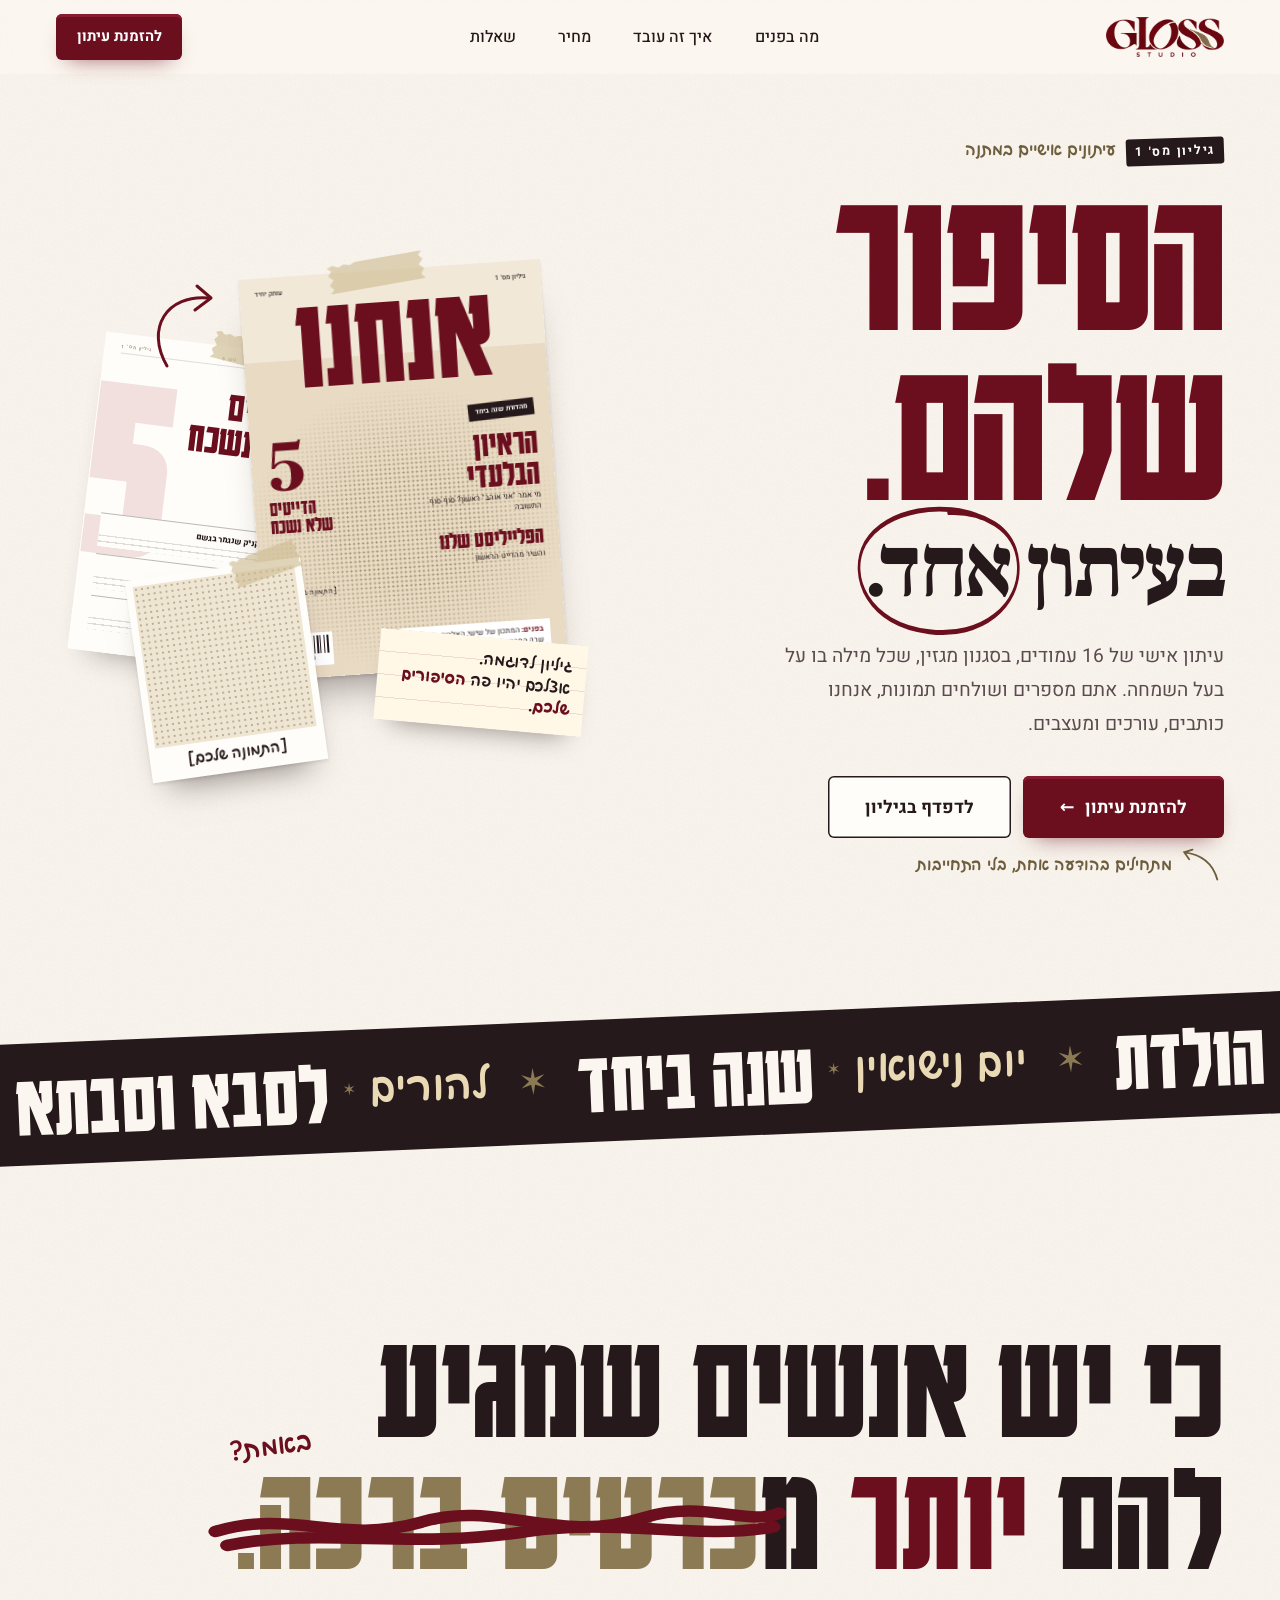
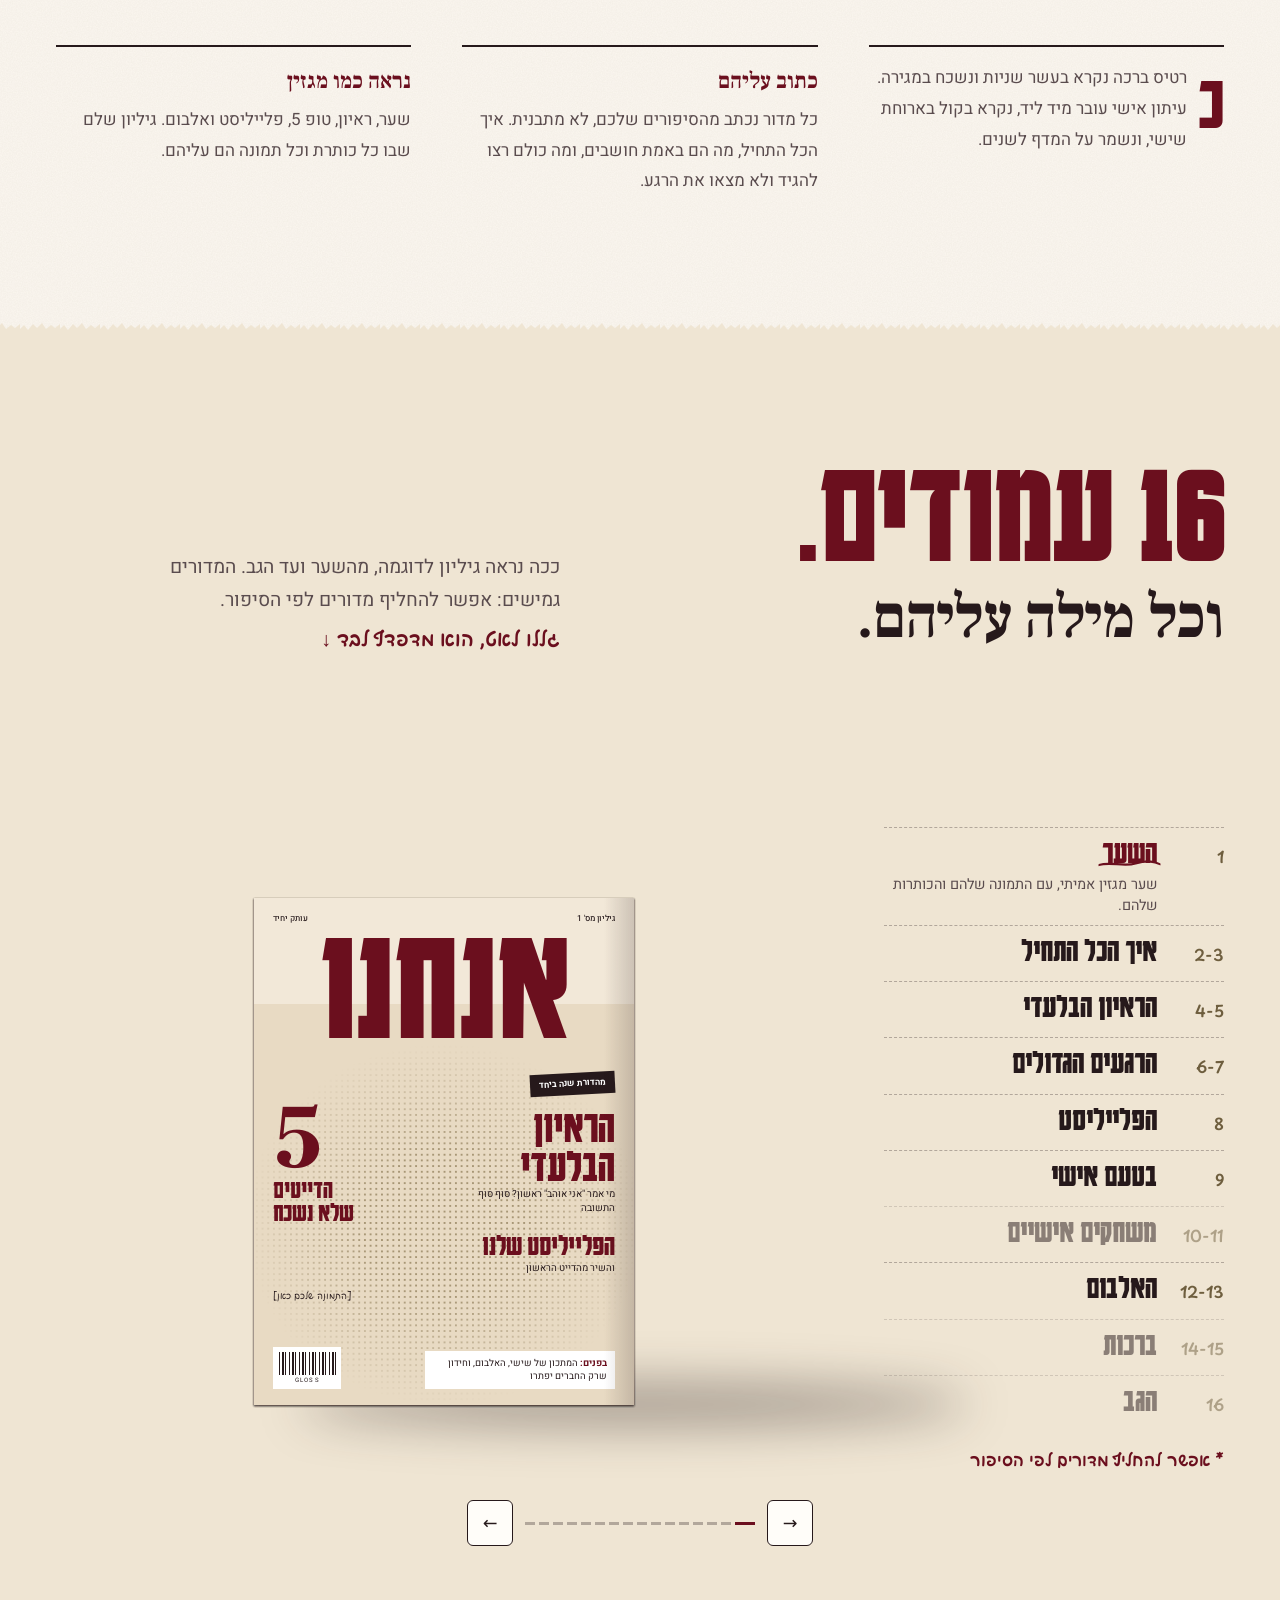
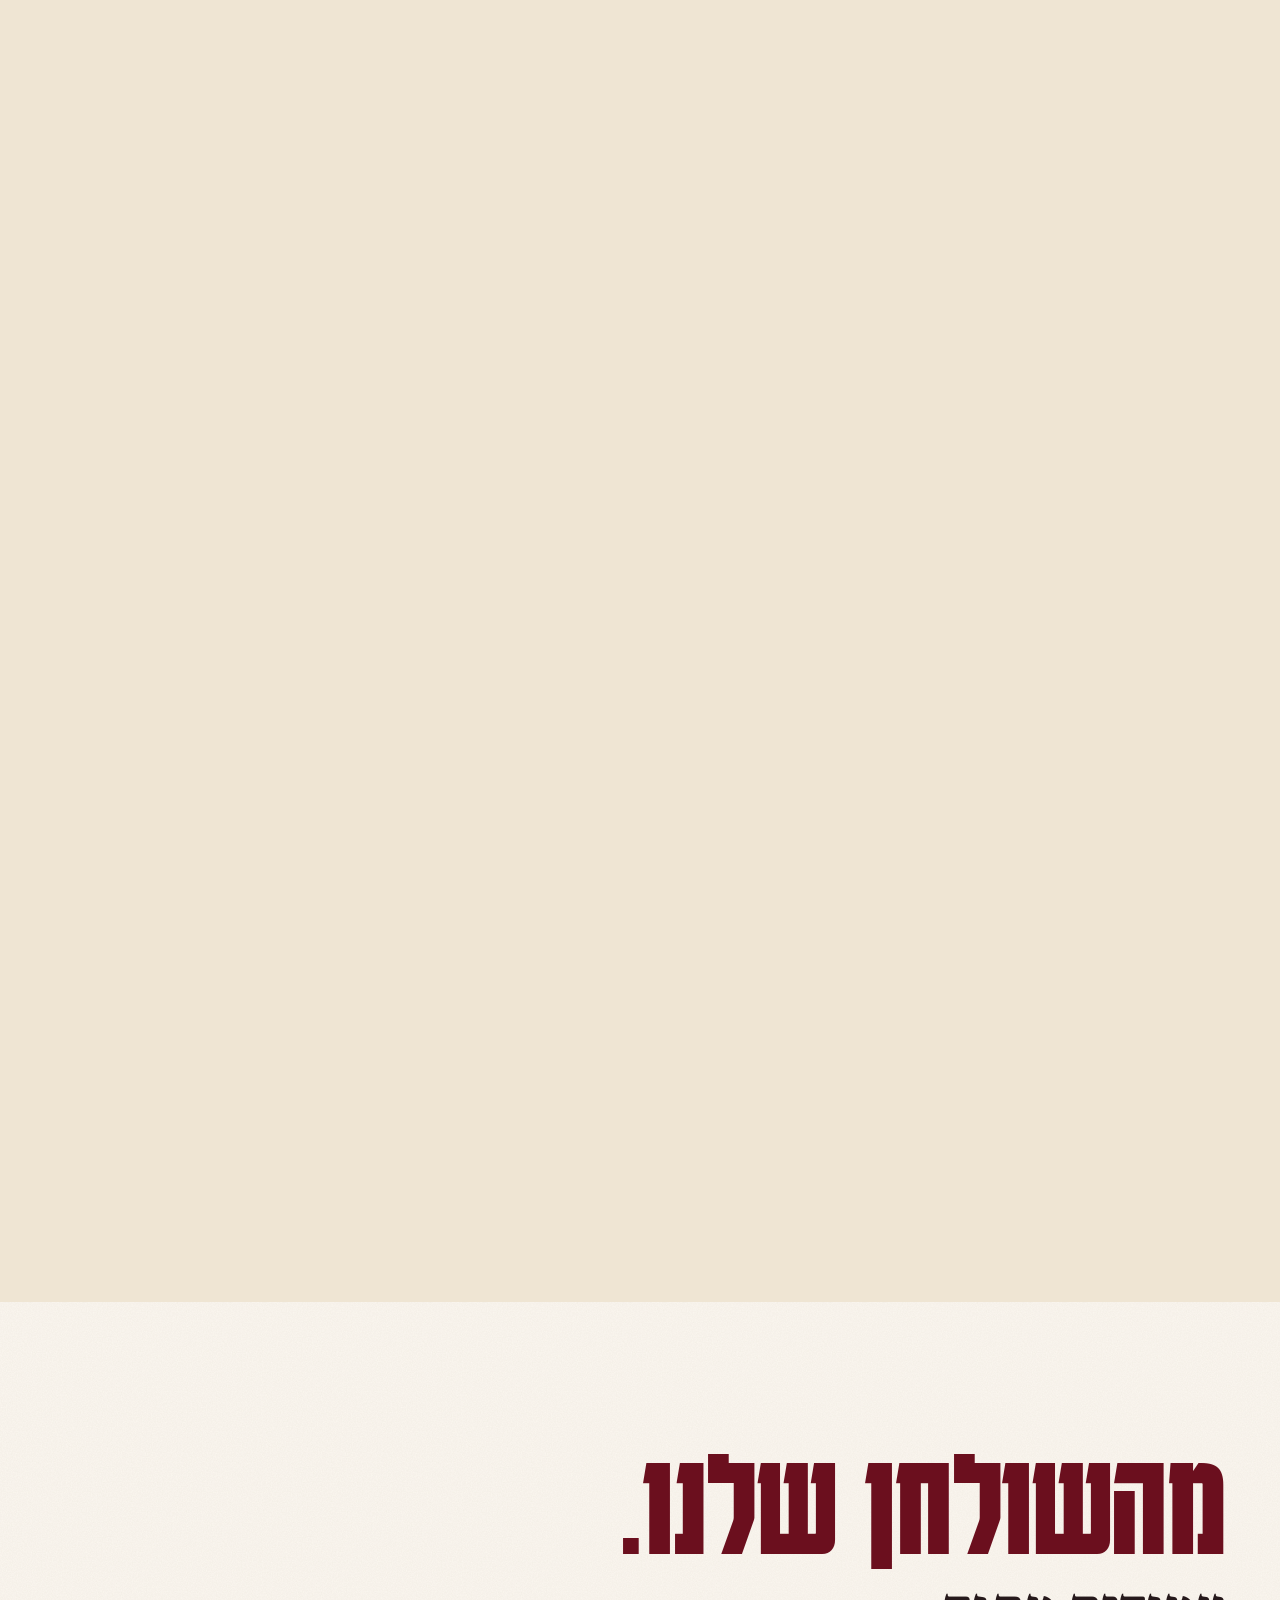
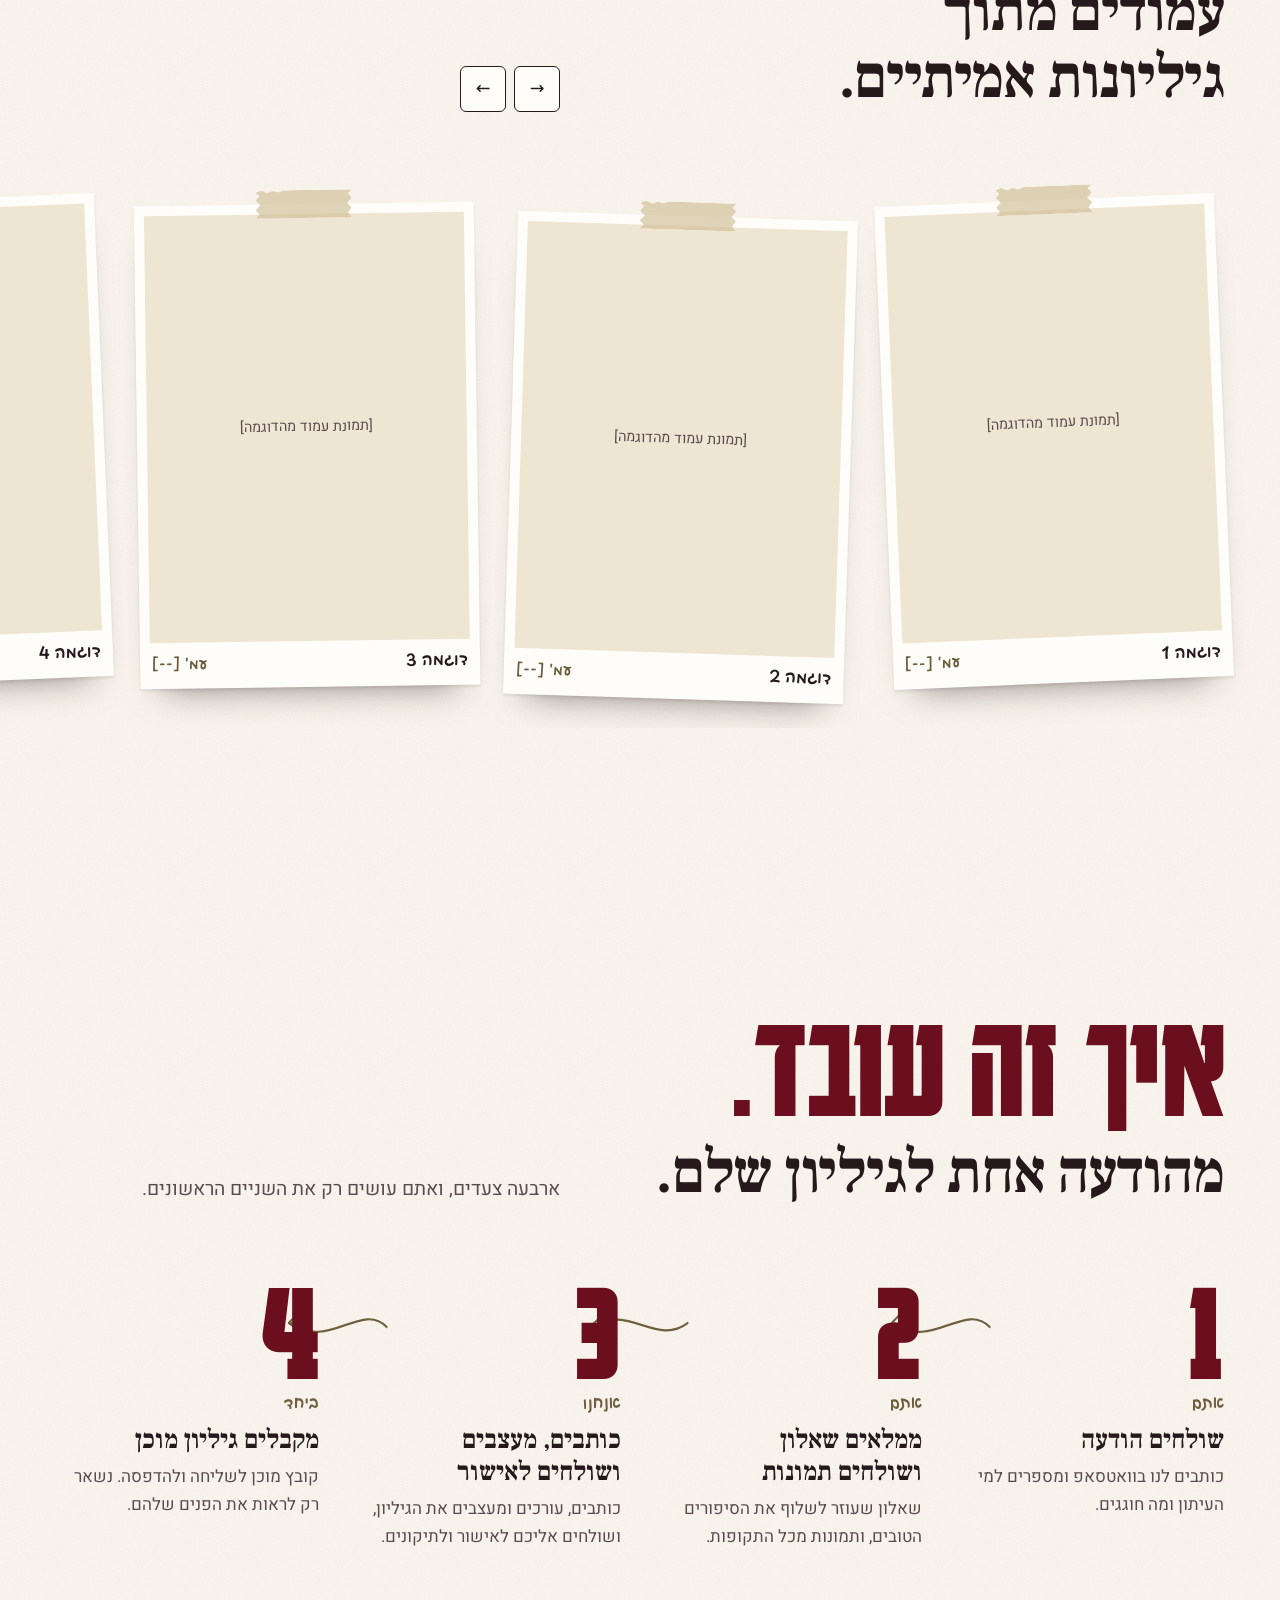
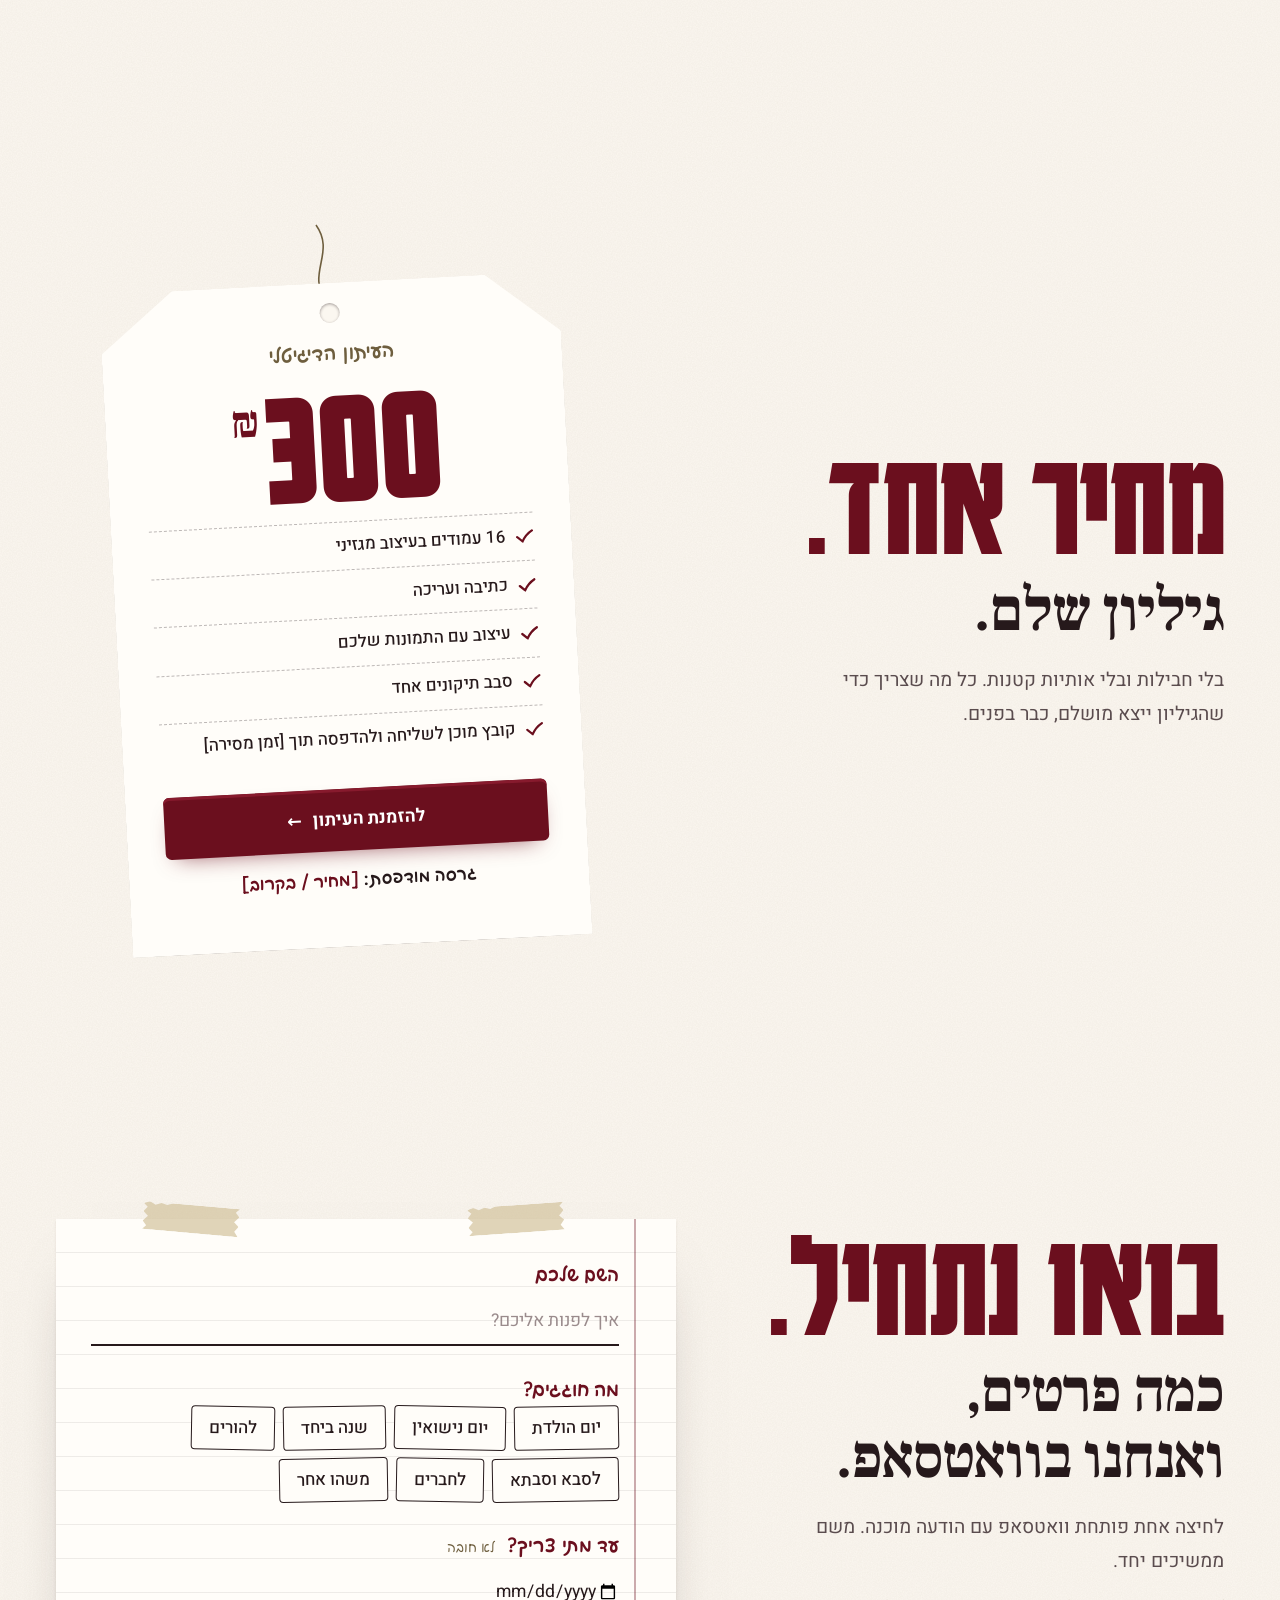
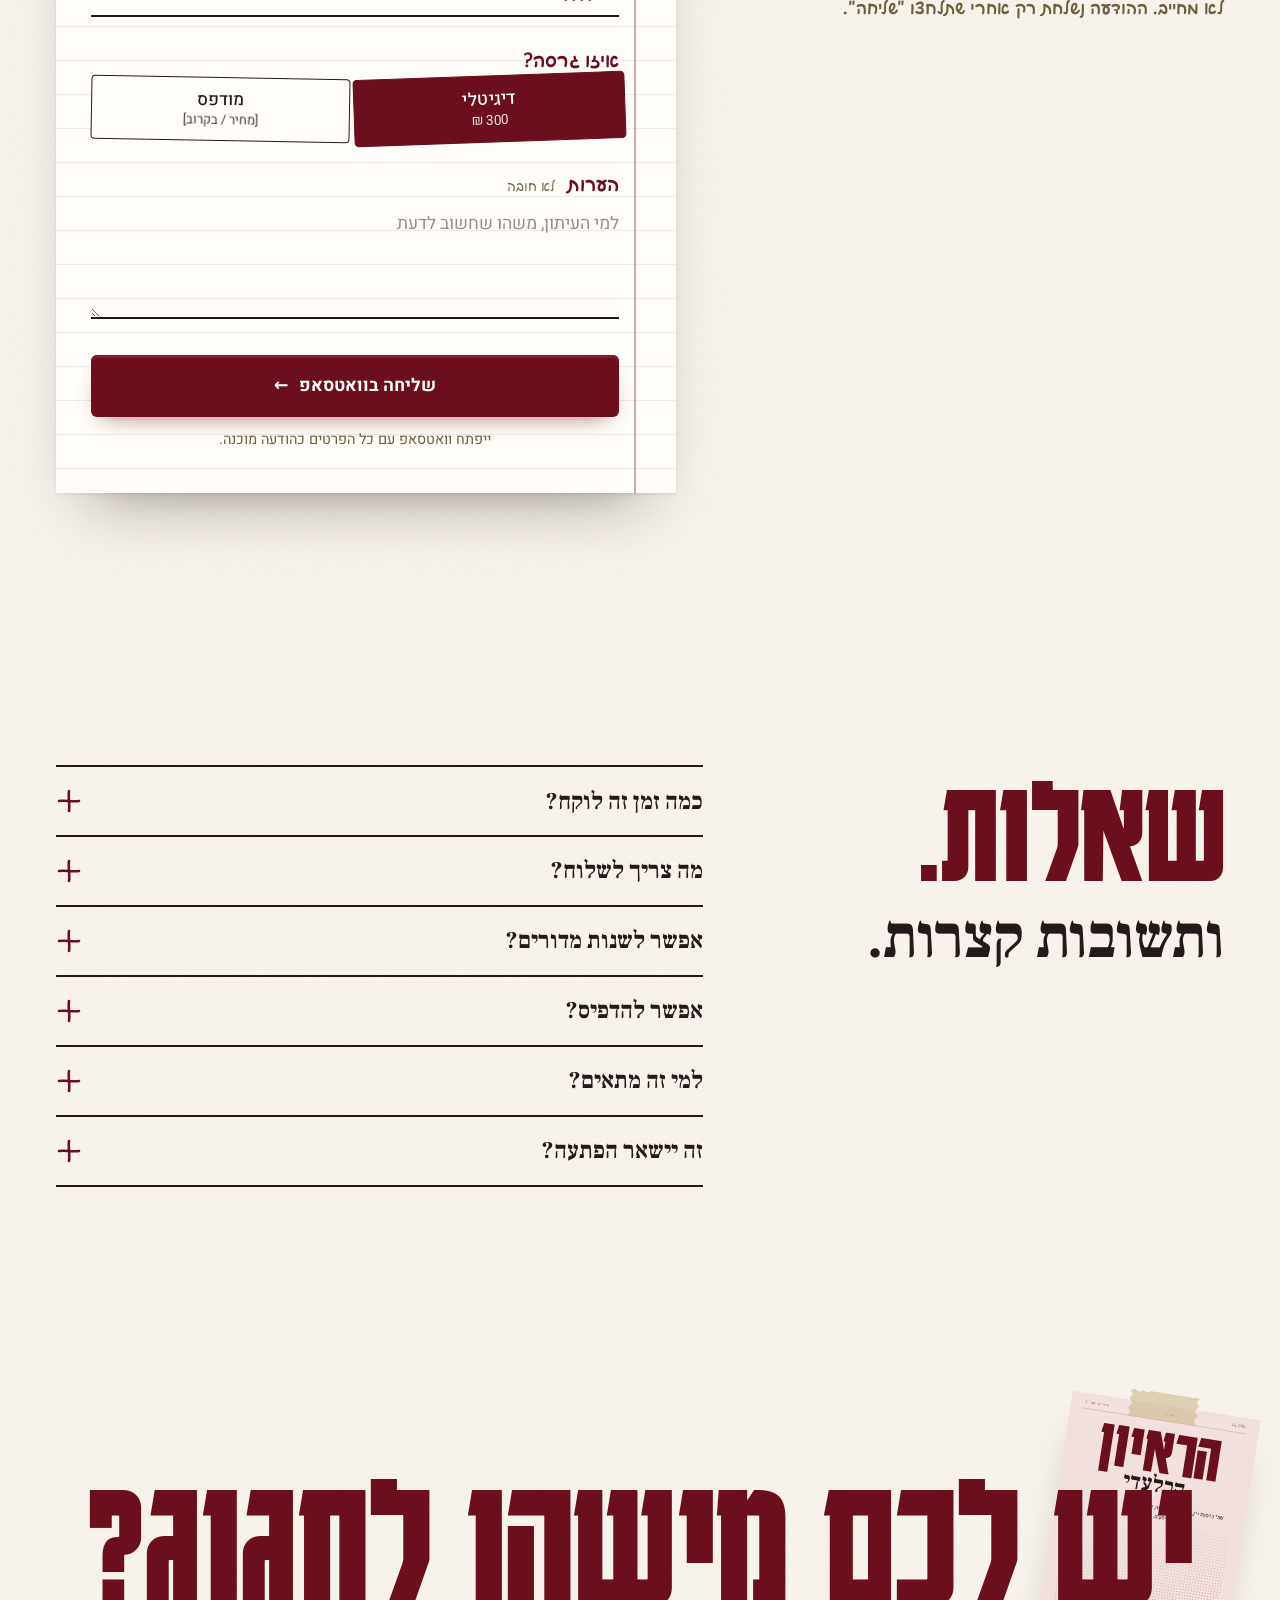
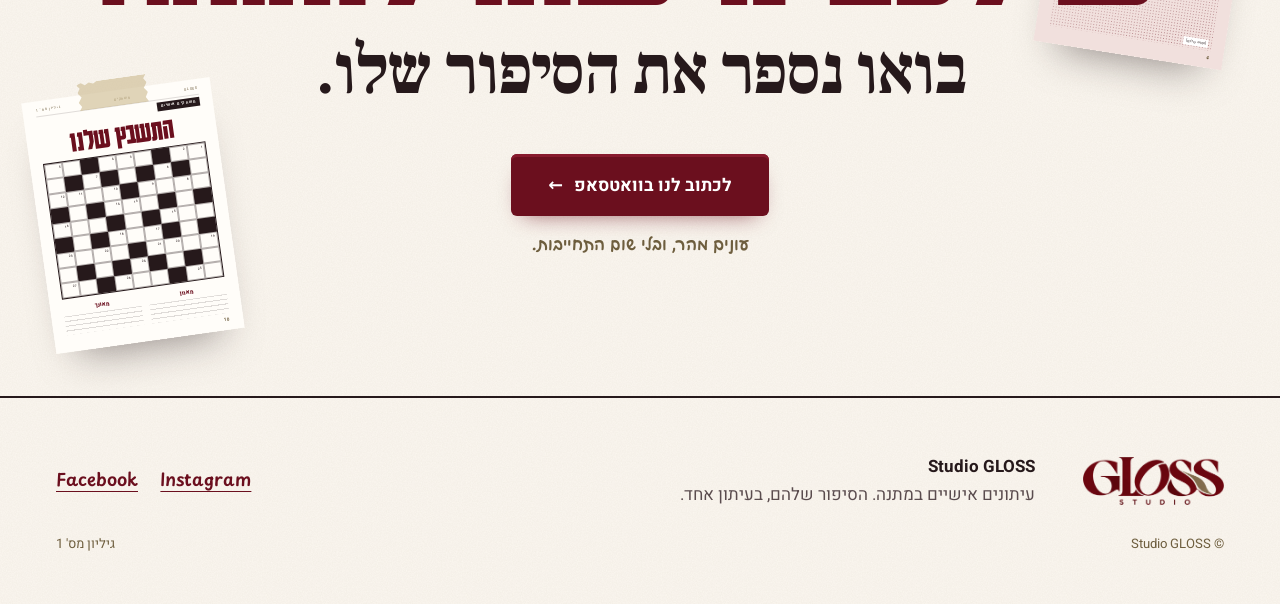
==== commit dd9f2edf: "Redesign landing page as the editor's desk Handmade editorial direction: paper grain, taped cut-outs" ====
--- a/index.html
+++ b/index.html
@@ -5,497 +5,508 @@
 <meta name="viewport" content="width=device-width, initial-scale=1, viewport-fit=cover">
 <title>Studio GLOSS | עיתון אישי במתנה</title>
 <meta name="description" content="עיתון אישי של 16 עמודים בסגנון מגזין, שכל מילה בו על בעל השמחה. מתנה ליום הולדת, יום נישואין, שנה ביחד, להורים, לסבא וסבתא ולחברים.">
-<meta name="theme-color" content="#FCF9F4">
+<meta name="theme-color" content="#FBF7F0">
 <meta property="og:type" content="website">
 <meta property="og:locale" content="he_IL">
 <meta property="og:title" content="Studio GLOSS | הסיפור שלהם. בעיתון אחד.">
 <meta property="og:description" content="עיתון אישי של 16 עמודים בסגנון מגזין, שכל מילה בו על בעל השמחה.">
 <meta property="og:image" content="gloss-logo.png">
-<link rel="icon" href="data:image/svg+xml,%3Csvg xmlns='http://www.w3.org/2000/svg' viewBox='0 0 64 64'%3E%3Crect width='64' height='64' rx='14' fill='%236B0F1E'/%3E%3Ctext x='32' y='47' font-family='Georgia,serif' font-size='44' font-weight='700' text-anchor='middle' fill='%23F8F2E7'%3EG%3C/text%3E%3C/svg%3E">
+<link rel="icon" href="data:image/svg+xml,%3Csvg xmlns='http://www.w3.org/2000/svg' viewBox='0 0 64 64'%3E%3Crect width='64' height='64' rx='10' fill='%236B0F1E'/%3E%3Ctext x='32' y='47' font-family='Georgia,serif' font-size='44' font-weight='700' text-anchor='middle' fill='%23F8F2E7'%3EG%3C/text%3E%3C/svg%3E">
 <link rel="preconnect" href="https://fonts.googleapis.com">
 <link rel="preconnect" href="https://fonts.gstatic.com" crossorigin>
-<link href="https://fonts.googleapis.com/css2?family=Frank+Ruhl+Libre:wght@500;700;900&family=Heebo:wght@300;400;500;700;800;900&display=swap" rel="stylesheet">
+<link href="https://fonts.googleapis.com/css2?family=Karantina:wght@400;700&family=Frank+Ruhl+Libre:wght@500;700;900&family=Heebo:wght@400;500;700;800;900&family=Playpen+Sans+Hebrew:wght@400;600&display=swap" rel="stylesheet">
 
 <style>
-/* Layout: light, airy and young. Burgundy lives in headings and buttons only; floating pages, stickers and a scroll-turned issue carry the energy. */
+/* Layout: the editor's desk. A paper ground with grain, taped cut-outs, polaroids, handwritten margin notes and pen marks that draw themselves; poster type (Karantina) for headlines, burgundy for headings only. */
 :root{
-  --bg:#FCF9F4;
+  --paper:#FBF7F0;
   --ivory:#F8F2E7;
-  --card:#FFFFFF;
-  --sand:#F2EADD;
+  --kraft:#EFE5D3;
+  --white:#FFFDF9;
   --burgundy:#6B0F1E;
-  --burgundy-2:#87182B;
+  --burgundy-2:#871A2D;
   --khaki:#8C7A55;
   --khaki-ink:#6E5E3E;
-  --ink:#2A1E20;
-  --ink-soft:#5E5052;
-  --line:rgba(42,30,32,.12);
-  --line-2:rgba(42,30,32,.28);
-
-  --display:"Heebo", system-ui, sans-serif;
+  --tape:rgba(205,188,146,.62);
+  --ink:#26191B;
+  --ink-soft:#5A4C4E;
+  --line:rgba(38,25,27,.14);
+  --line-2:rgba(38,25,27,.3);
+
+  --poster:"Karantina", "Heebo", sans-serif;
   --serif:"Frank Ruhl Libre", Georgia, serif;
-  --sans:"Heebo", "Assistant", system-ui, sans-serif;
-
-  --r:22px; --r-sm:14px;
+  --hand:"Playpen Sans Hebrew", "Heebo", sans-serif;
+  --sans:"Heebo", system-ui, sans-serif;
+
   --gutter:16px; --max:1280px;
   --ease:cubic-bezier(.16,1,.3,1);
-  --spring:cubic-bezier(.34,1.56,.64,1);
-  --header-h:64px;
-  --shadow:0 1px 2px rgba(42,30,32,.06), 0 18px 40px -18px rgba(42,30,32,.28);
+  --spring:cubic-bezier(.34,1.5,.64,1);
+  --header-h:62px;
 }
-@media (min-width:760px){ :root{ --gutter:32px; --header-h:76px; } }
+@media (min-width:760px){ :root{ --gutter:32px; --header-h:74px; } }
 @media (min-width:1200px){ :root{ --gutter:56px; } }
 
 *,*::before,*::after{ box-sizing:border-box; }
 html{ -webkit-text-size-adjust:100%; scroll-padding-top:calc(var(--header-h) + 10px); }
 html,body{ overflow-x:clip; }
-body{ margin:0; background:var(--bg); color:var(--ink); font-family:var(--sans); font-size:17px; line-height:1.65; -webkit-font-smoothing:antialiased; overflow-x:hidden; }
+body{
+  margin:0; color:var(--ink); font-family:var(--sans); font-size:17px; line-height:1.65; -webkit-font-smoothing:antialiased;
+  background-color:var(--paper);
+  background-image:url("data:image/svg+xml,%3Csvg xmlns='http://www.w3.org/2000/svg' width='200' height='200'%3E%3Cfilter id='n'%3E%3CfeTurbulence type='fractalNoise' baseFrequency='.8' numOctaves='3' stitchTiles='stitch'/%3E%3CfeColorMatrix values='0 0 0 0 .36 0 0 0 0 .27 0 0 0 0 .18 0 0 0 .09 0'/%3E%3C/filter%3E%3Crect width='100%25' height='100%25' filter='url(%23n)'/%3E%3C/svg%3E");
+}
 img{ max-width:100%; display:block; }
 a{ color:inherit; }
 button,input,textarea{ font:inherit; color:inherit; }
 [hidden]{ display:none !important; }
 ::selection{ background:var(--burgundy); color:#fff; }
-:focus-visible{ outline:2px solid var(--burgundy); outline-offset:3px; border-radius:6px; }
-html{ scrollbar-color:var(--khaki) var(--bg); }
+:focus-visible{ outline:2px solid var(--burgundy); outline-offset:3px; }
+html{ scrollbar-color:var(--khaki) var(--paper); }
 .wrap{ width:100%; max-width:var(--max); margin-inline:auto; padding-inline:var(--gutter); }
 .sr-only{ position:absolute; width:1px; height:1px; overflow:hidden; clip:rect(0 0 0 0); white-space:nowrap; }
 
-/* ---------- type ---------- */
-.h-xl, .h2{ margin:0; font-family:var(--display); font-weight:900; color:var(--burgundy); letter-spacing:-.045em; line-height:.95; text-wrap:balance; }
-.h2{ font-size:clamp(2.5rem, 10vw, 5.4rem); }
-.h-xl em, .h2 em{ font-style:normal; font-family:var(--serif); font-weight:700; letter-spacing:-.02em; }
-.lede{ margin:0; font-size:clamp(1.06rem,2.4vw,1.22rem); line-height:1.7; color:var(--ink-soft); max-width:40ch; text-wrap:pretty; }
-.chip-label{ display:inline-flex; align-items:center; gap:8px; padding:7px 14px; border-radius:999px; background:var(--card); border:1px solid var(--line); font-size:.86rem; font-weight:500; color:var(--ink); box-shadow:0 4px 14px -8px rgba(42,30,32,.25); }
-.chip-label i{ width:7px; height:7px; border-radius:50%; background:var(--burgundy); }
+/* ---------- desk objects ---------- */
+.tape{ position:absolute; z-index:6; width:96px; height:28px; background:var(--tape); box-shadow:0 1px 2px rgba(38,25,27,.12);
+  clip-path:polygon(0 8%,6% 0,12% 10%,18% 2%,24% 8%,30% 0,100% 0,100% 0,96% 14%,100% 30%,95% 48%,100% 64%,96% 82%,100% 100%,0 100%,4% 86%,0 70%,5% 52%,0 36%,4% 20%); }
+.hand{ font-family:var(--hand); font-weight:600; color:var(--burgundy); line-height:1.25; }
+.torn{ -webkit-mask:linear-gradient(#000,#000) top/100% calc(100% - 9px) no-repeat, url("data:image/svg+xml,%3Csvg xmlns='http://www.w3.org/2000/svg' viewBox='0 0 40 10' preserveAspectRatio='none'%3E%3Cpath d='M0 0h40v3l-3 4-4-5-5 6-4-3-5 5-4-6-5 4-4-3-3 5-3-4V0z'/%3E%3C/svg%3E") bottom/40px 10px repeat-x;
+          mask:linear-gradient(#000,#000) top/100% calc(100% - 9px) no-repeat, url("data:image/svg+xml,%3Csvg xmlns='http://www.w3.org/2000/svg' viewBox='0 0 40 10' preserveAspectRatio='none'%3E%3Cpath d='M0 0h40v3l-3 4-4-5-5 6-4-3-5 5-4-6-5 4-4-3-3 5-3-4V0z'/%3E%3C/svg%3E") bottom/40px 10px repeat-x; }
+/* pen marks: draw themselves when revealed */
+.pen{ position:absolute; pointer-events:none; overflow:visible; fill:none; stroke:var(--burgundy); stroke-width:3; stroke-linecap:round; stroke-linejoin:round; }
+.pen path{ stroke-dasharray:1; stroke-dashoffset:0; transition:stroke-dashoffset 1.1s var(--ease); }
+.js .draw:not(.in) .pen path{ stroke-dashoffset:1; }
+.draw .pen path:nth-child(2){ transition-delay:.35s; }
+.draw .pen path:nth-child(3){ transition-delay:.55s; }
 
 /* ---------- buttons ---------- */
 .btn{
-  display:inline-flex; align-items:center; justify-content:center; gap:.6em;
-  min-height:54px; padding:0 1.7em; border-radius:999px;
-  background:var(--burgundy); color:#fff; border:1.5px solid var(--burgundy);
-  font-weight:700; font-size:1.02rem; text-decoration:none; cursor:pointer;
-  transition:transform .4s var(--spring), background-color .3s, box-shadow .4s var(--ease), color .3s;
-  box-shadow:0 10px 24px -12px rgba(107,15,30,.6);
+  position:relative; display:inline-flex; align-items:center; justify-content:center; gap:.6em;
+  min-height:56px; padding:0 1.8em; border-radius:6px;
+  background:var(--burgundy); color:#fff; border:0;
+  font-weight:700; font-size:1.05rem; text-decoration:none; cursor:pointer;
+  box-shadow:0 3px 0 var(--burgundy-2) inset, 0 10px 22px -12px rgba(107,15,30,.7);
+  transition:transform .35s var(--spring), background-color .25s;
   -webkit-tap-highlight-color:transparent;
 }
-.btn:hover{ transform:translateY(-3px) scale(1.02); background:var(--burgundy-2); box-shadow:0 16px 30px -12px rgba(107,15,30,.6); }
-.btn:active{ transform:translateY(0) scale(.98); }
-.btn .arr{ transition:transform .4s var(--spring); }
+.btn:hover{ transform:translateY(-2px) rotate(-1deg); background:var(--burgundy-2); }
+.btn:active{ transform:translateY(1px); }
+.btn .arr{ transition:transform .35s var(--spring); }
 .btn:hover .arr{ transform:translateX(-5px); }
-.btn-ghost{ background:var(--card); color:var(--ink); border-color:var(--line-2); box-shadow:none; }
-.btn-ghost:hover{ background:var(--card); border-color:var(--ink); box-shadow:0 10px 24px -14px rgba(42,30,32,.4); }
-.btn-lg{ min-height:60px; font-size:1.08rem; padding:0 2em; }
+.btn-paper{ background:var(--white); color:var(--ink); box-shadow:0 0 0 1.5px var(--ink) inset; }
+.btn-paper:hover{ background:var(--white); box-shadow:0 0 0 1.5px var(--ink) inset, 4px 5px 0 -1px var(--ink); }
+.btn-lg{ min-height:62px; font-size:1.1rem; padding:0 2.1em; }
 
 /* ---------- header ---------- */
-.header{ position:fixed; inset:0 0 auto; z-index:60; height:var(--header-h); background:rgba(252,249,244,.85); backdrop-filter:blur(14px) saturate(1.3); -webkit-backdrop-filter:blur(14px) saturate(1.3); border-bottom:1px solid transparent; transition:border-color .3s; }
-.header.scrolled{ border-bottom-color:var(--line); }
+.header{ position:fixed; inset:0 0 auto; z-index:60; height:var(--header-h); background:rgba(251,247,240,.9); backdrop-filter:blur(10px); -webkit-backdrop-filter:blur(10px); transition:box-shadow .3s; }
+.header.scrolled{ box-shadow:0 1px 0 var(--line); }
 .header .wrap{ display:flex; align-items:center; justify-content:space-between; gap:12px; height:100%; }
 .logo img{ height:32px; width:auto; }
 @media (min-width:760px){ .logo img{ height:40px; } }
 .nav{ display:none; }
-.nav a{ text-decoration:none; font-size:.98rem; font-weight:500; padding:8px 14px; border-radius:999px; transition:background-color .3s; }
-.nav a:hover{ background:var(--sand); }
+.nav a{ position:relative; text-decoration:none; font-size:1rem; font-weight:500; padding:6px 2px; }
+.nav a svg{ position:absolute; left:-4px; right:-4px; bottom:-6px; width:calc(100% + 8px); height:10px; fill:none; stroke:var(--burgundy); stroke-width:2.5; stroke-linecap:round; }
+.nav a svg path{ stroke-dasharray:1; stroke-dashoffset:1; transition:stroke-dashoffset .5s var(--ease); }
+.nav a:hover svg path{ stroke-dashoffset:0; }
 .header-actions{ display:flex; gap:8px; align-items:center; }
-.header .btn{ min-height:42px; padding:0 1.15em; font-size:.92rem; }
-.menu-btn{ background:var(--card); border:1px solid var(--line-2); min-height:42px; padding:0 1em; border-radius:999px; font-size:.9rem; font-weight:500; cursor:pointer; }
-@media (min-width:980px){ .nav{ display:flex; gap:4px; } .menu-btn{ display:none; } .header .btn{ min-height:46px; padding:0 1.5em; } }
-.mobile-nav{ position:fixed; inset:calc(var(--header-h) + 6px) 10px auto; z-index:59; background:var(--card); border-radius:var(--r); box-shadow:var(--shadow); padding:8px 18px; transform:translateY(-10px) scale(.98); opacity:0; visibility:hidden; transition:transform .45s var(--spring), opacity .3s, visibility 0s .45s; }
-.mobile-nav.open{ transform:none; opacity:1; visibility:visible; transition:transform .45s var(--spring), opacity .3s; }
+.header .btn{ min-height:42px; padding:0 1.1em; font-size:.92rem; }
+.menu-btn{ background:none; border:1.5px solid var(--ink); border-radius:6px; min-height:42px; padding:0 .95em; font-size:.9rem; font-weight:500; cursor:pointer; }
+@media (min-width:980px){ .nav{ display:flex; gap:clamp(22px,3vw,40px); } .menu-btn{ display:none; } .header .btn{ min-height:46px; padding:0 1.4em; } }
+.mobile-nav{ position:fixed; inset:var(--header-h) 0 auto; z-index:59; background:var(--white); padding:6px var(--gutter) 18px; box-shadow:0 20px 30px -20px rgba(38,25,27,.35); clip-path:inset(0 0 100% 0); visibility:hidden; transition:clip-path .5s var(--ease), visibility 0s .5s; }
+.mobile-nav.open{ clip-path:inset(0 0 -40px 0); visibility:visible; transition:clip-path .5s var(--ease); }
 .mobile-nav ol{ list-style:none; margin:0; padding:0; }
-.mobile-nav li + li{ border-top:1px solid var(--line); }
-.mobile-nav a{ display:flex; justify-content:space-between; align-items:center; padding:14px 2px; text-decoration:none; font-family:var(--display); font-weight:800; font-size:1.5rem; color:var(--burgundy); letter-spacing:-.02em; }
-.mobile-nav a span{ font-family:var(--sans); font-size:.8rem; font-weight:500; color:var(--khaki-ink); letter-spacing:0; }
+.mobile-nav li + li{ border-top:1px dashed var(--line-2); }
+.mobile-nav a{ display:flex; justify-content:space-between; align-items:baseline; padding:10px 0; text-decoration:none; font-family:var(--poster); font-weight:700; font-size:2.6rem; line-height:1; color:var(--burgundy); }
+.mobile-nav a span{ font-family:var(--hand); font-size:.95rem; color:var(--khaki-ink); }
 @media (min-width:980px){ .mobile-nav{ display:none; } }
 
+/* ---------- type ---------- */
+.poster{ margin:0; font-family:var(--poster); font-weight:700; color:var(--burgundy); line-height:.82; letter-spacing:-.01em; text-wrap:balance; }
+.h2{ font-size:clamp(4rem, 19vw, 9.5rem); }
+.sub-serif{ display:block; font-family:var(--serif); font-weight:700; color:var(--ink); font-size:.4em; line-height:1.1; letter-spacing:-.02em; margin-top:.25em; }
+.lede{ margin:0; font-size:clamp(1.06rem,2.4vw,1.2rem); line-height:1.75; color:var(--ink-soft); max-width:40ch; text-wrap:pretty; }
+.mark{ position:relative; display:inline-block; }
+.margin-note{ position:absolute; font-family:var(--hand); font-weight:600; color:var(--burgundy); font-size:clamp(1rem,3.6vw,1.25rem); line-height:1.2; white-space:nowrap; }
+
 /* ---------- hero ---------- */
-.hero{ padding-top:calc(var(--header-h) + clamp(1.4rem,4vw,2.6rem)); padding-bottom:clamp(3rem,7vw,5rem); position:relative; overflow:hidden; }
-.hero::before{ /* soft paper glow behind the pages */
-  content:""; position:absolute; width:min(120vw,900px); aspect-ratio:1; border-radius:50%; background:var(--sand); left:-20%; top:22%; z-index:-1; filter:blur(10px);
-}
-@media (min-width:980px){ .hero::before{ left:-8%; top:-10%; } }
-.hero-grid{ display:grid; gap:clamp(2rem,6vw,3rem); align-items:center; }
-@media (min-width:980px){ .hero-grid{ grid-template-columns:1.05fr .95fr; gap:clamp(2rem,4vw,4rem); min-height:calc(100svh - var(--header-h) - 6rem); } }
-.hero .chip-label{ margin-bottom:clamp(1.1rem,3vw,1.6rem); }
-.hero h1{ font-size:clamp(3.5rem, 16.5vw, 8.2rem); }
+.hero{ padding-top:calc(var(--header-h) + clamp(1.6rem,5vw,3rem)); padding-bottom:clamp(3rem,7vw,5rem); position:relative; }
+.hero-grid{ display:grid; gap:clamp(3rem,8vw,3rem); align-items:center; }
+@media (min-width:980px){ .hero-grid{ grid-template-columns:1fr 1fr; gap:clamp(2rem,4vw,4rem); } }
+.issue-line{ display:flex; align-items:center; gap:10px; font-family:var(--hand); font-weight:600; color:var(--khaki-ink); font-size:1.02rem; margin-bottom:.4rem; }
+.issue-line b{ font-family:var(--sans); font-size:.78rem; font-weight:700; letter-spacing:.14em; color:var(--white); background:var(--ink); padding:3px 9px; border-radius:3px; transform:rotate(-2deg); }
+.hero h1{ font-size:clamp(5.4rem, 30vw, 13rem); }
 .hero h1 .ln{ display:block; }
-.hero h1 .ln-2{ color:var(--ink); font-family:var(--serif); font-weight:700; letter-spacing:-.025em; font-size:.86em; margin-top:.06em; }
-.hero .lede{ margin-top:clamp(1.2rem,3vw,1.7rem); }
-.hero-ctas{ display:flex; flex-wrap:wrap; gap:10px; margin-top:clamp(1.5rem,4vw,2.2rem); }
+.hero h1 .ln-2{ font-family:var(--serif); font-weight:900; color:var(--ink); font-size:.42em; line-height:1.05; letter-spacing:-.03em; margin-top:.12em; }
+.hero h1 .ln-2 .mark .pen{ inset:-28% -10% -32% -8%; width:118%; height:160%; }
+.hero .lede{ margin-top:clamp(1.2rem,3vw,1.6rem); }
+.hero-ctas{ position:relative; display:flex; flex-wrap:wrap; gap:12px; margin-top:clamp(1.6rem,4vw,2.2rem); }
 .hero-ctas .btn{ flex:1 1 200px; }
 @media (min-width:560px){ .hero-ctas .btn{ flex:0 0 auto; } }
-.hero-meta{ display:flex; flex-wrap:wrap; gap:8px; margin-top:1.4rem; }
-.hero-meta span{ font-size:.85rem; color:var(--ink-soft); padding:6px 12px; border-radius:999px; border:1px dashed var(--line-2); }
-
-/* floating pages */
-.pile{ position:relative; width:min(70vw, 400px); aspect-ratio:3/4; margin:clamp(.5rem,4vw,2rem) auto clamp(1rem,4vw,2rem); }
-.pile .fl{ position:absolute; inset:0; border-radius:4px; box-shadow:0 2px 4px rgba(42,30,32,.08), 0 30px 50px -24px rgba(42,30,32,.45); animation:bob 6s ease-in-out infinite; }
-.pile .fl-a{ transform:translate(-30%, 6%) rotate(-11deg) scale(.86); animation-delay:-2s; }
-.pile .fl-b{ transform:translate(28%, 10%) rotate(9deg) scale(.86); animation-delay:-4s; }
-.pile .fl-c{ transform:rotate(-2.5deg); }
-.pile .fl .pg{ border-radius:4px; }
-@keyframes bob{ 50%{ translate:0 -12px; } }
-.pile .fl-c .tilt{ position:absolute; inset:0; transition:transform .8s var(--ease); transform:perspective(1200px) rotateY(var(--ry,0deg)) rotateX(var(--rx,0deg)); }
-.pile .gloss{ position:absolute; inset:0; overflow:hidden; pointer-events:none; z-index:30; border-radius:4px; }
-.pile .gloss::before{ content:""; position:absolute; top:-30%; bottom:-30%; width:40%; left:-60%; background:linear-gradient(100deg, rgba(255,255,255,0), rgba(255,255,255,.55), rgba(255,255,255,0)); transform:skewX(-14deg); animation:sheen 6.5s var(--ease) 1.4s infinite; }
-@keyframes sheen{ 0%{ left:-60%; } 32%,100%{ left:140%; } }
-.sticker{ position:absolute; z-index:40; width:clamp(96px, 26vw, 130px); aspect-ratio:1; bottom:4%; left:-7%; }
-.sticker svg{ width:100%; height:100%; animation:spin 22s linear infinite; }
-.sticker b{ position:absolute; inset:0; display:grid; place-items:center; text-align:center; font-family:var(--display); font-weight:900; font-size:clamp(1.3rem,4.6vw,1.75rem); line-height:.9; color:#fff; letter-spacing:-.03em; }
-.sticker b small{ display:block; font-size:.48em; font-weight:500; letter-spacing:0; margin-top:3px; }
-@keyframes spin{ to{ transform:rotate(-360deg); } }
-.note-tape{ position:absolute; z-index:41; top:-3%; right:-5%; background:var(--card); padding:10px 14px; border-radius:12px; box-shadow:var(--shadow); font-size:.85rem; font-weight:500; transform:rotate(4deg); max-width:180px; line-height:1.35; }
-.note-tape::before{ content:""; position:absolute; top:-10px; left:50%; width:58px; height:20px; transform:translateX(-50%) rotate(-4deg); background:rgba(140,122,85,.35); border-radius:2px; }
+.cta-note{ position:relative; display:flex; align-items:center; gap:6px; margin-top:12px; font-family:var(--hand); font-weight:600; color:var(--khaki-ink); font-size:1rem; }
+.cta-note svg{ width:46px; height:30px; fill:none; stroke:var(--khaki-ink); stroke-width:2; stroke-linecap:round; transform:scaleX(-1) rotate(-14deg); }
+
+/* collage */
+.collage{ position:relative; width:min(88vw, 520px); aspect-ratio:1/1.05; margin-inline:auto; }
+.collage > *{ position:absolute; }
+.c-cover{ width:58%; aspect-ratio:3/4; top:6%; right:8%; transform:rotate(-4deg); z-index:3; box-shadow:0 2px 3px rgba(38,25,27,.12), 0 28px 40px -22px rgba(38,25,27,.5); }
+.c-cover .tilt{ position:absolute; inset:0; transition:transform .8s var(--ease); transform:perspective(1100px) rotateY(var(--ry,0deg)) rotateX(var(--rx,0deg)); }
+.c-cover .tape{ top:-12px; left:30%; transform:rotate(-6deg); }
+.c-page{ width:46%; aspect-ratio:3/4; top:20%; left:2%; transform:rotate(7deg); z-index:2; box-shadow:0 20px 30px -22px rgba(38,25,27,.45); }
+.c-page .tape{ top:-10px; right:22%; transform:rotate(8deg); width:80px; }
+.polaroid{ width:34%; bottom:2%; left:12%; z-index:4; background:var(--white); padding:7px 7px 34px; transform:rotate(-8deg); box-shadow:0 2px 3px rgba(38,25,27,.1), 0 22px 30px -18px rgba(38,25,27,.5); }
+.polaroid i{ display:block; aspect-ratio:1; background:var(--kraft); background-image:radial-gradient(circle, rgba(140,122,85,.5) 0 30%, transparent 34%); background-size:6px 6px; }
+.polaroid span{ position:absolute; bottom:6px; inset-inline:0; text-align:center; font-family:var(--hand); font-weight:600; font-size:clamp(.72rem,2.6vw,.92rem); color:var(--ink); }
+.polaroid .tape{ top:-12px; left:20%; width:70px; transform:rotate(-12deg); }
+.note-card{ bottom:10%; right:2%; z-index:5; width:40%; background:#FFF8E6; padding:12px 14px 14px; transform:rotate(5deg); box-shadow:0 18px 26px -18px rgba(38,25,27,.5); font-family:var(--hand); font-weight:600; font-size:clamp(.8rem,2.9vw,1rem); line-height:1.35; color:var(--ink);
+  background-image:repeating-linear-gradient(180deg, transparent 0 22px, rgba(107,15,30,.12) 22px 23px); }
+.note-card b{ color:var(--burgundy); }
+.c-pen{ inset:0; width:100%; height:100%; z-index:7; }
 
 /* ---------- magazine pages (shared) ---------- */
-.pg{ position:absolute; inset:0; overflow:hidden; container-type:inline-size; background:#FFFDF9; color:var(--ink); font-family:var(--sans); direction:rtl; }
+.pg{ position:absolute; inset:0; overflow:hidden; container-type:inline-size; background:var(--white); color:var(--ink); font-family:var(--sans); direction:rtl; }
 .pg *{ margin:0; }
 .pg .rh{ position:absolute; top:3.6cqw; inset-inline:7cqw; display:flex; justify-content:space-between; font-size:1.9cqw; letter-spacing:.2em; color:var(--khaki-ink); border-bottom:1px solid var(--line); padding-bottom:1.1cqw; }
 .pg .fo{ position:absolute; bottom:3.4cqw; font-size:2.4cqw; font-weight:700; color:var(--khaki-ink); }
 .pg.odd .fo{ left:7cqw; } .pg.even .fo{ right:7cqw; }
 .pg .in{ position:absolute; inset:9.5cqw 7cqw 9cqw; display:flex; flex-direction:column; gap:3cqw; }
-.pg .k{ align-self:flex-start; font-size:2.1cqw; font-weight:700; color:var(--burgundy); background:#F6EBE8; padding:.7cqw 1.8cqw; border-radius:99cqw; }
-.pg .t{ font-family:var(--display); font-weight:900; color:var(--burgundy); line-height:.92; letter-spacing:-.05em; }
+.pg .k{ align-self:flex-start; font-size:2.1cqw; font-weight:700; letter-spacing:.14em; color:var(--white); background:var(--ink); padding:.6cqw 1.6cqw; }
+.pg .t{ font-family:var(--poster); font-weight:700; color:var(--burgundy); line-height:.82; }
 .pg .p{ font-size:2.55cqw; line-height:1.6; color:var(--ink-soft); }
-.pg .lines{ background:repeating-linear-gradient(180deg, rgba(42,30,32,.14) 0 .55cqw, transparent .55cqw 2.5cqw); min-height:5cqw; }
-.pg .ht{ position:relative; background:#EFE5D4; overflow:hidden; border-radius:1.6cqw; }
+.pg .lines{ background:repeating-linear-gradient(180deg, rgba(38,25,27,.15) 0 .55cqw, transparent .55cqw 2.5cqw); min-height:5cqw; }
+.pg .ht{ position:relative; background:#EDE2CF; overflow:hidden; }
 .pg .ht::before{ content:""; position:absolute; inset:0; background-image:radial-gradient(circle, rgba(140,122,85,.75) 0 30%, transparent 34%); background-size:1.5cqw 1.5cqw; -webkit-mask-image:linear-gradient(160deg, transparent 15%, #000 85%); mask-image:linear-gradient(160deg, transparent 15%, #000 85%); }
-.pg .ht.bd{ background:#F3E3E2; } .pg .ht.bd::before{ background-image:radial-gradient(circle, rgba(107,15,30,.45) 0 30%, transparent 34%); }
-.pg .ht .cap{ position:absolute; bottom:1.8cqw; right:1.8cqw; z-index:1; background:#fff; color:var(--ink); font-size:1.8cqw; padding:.5cqw 1.4cqw; border-radius:99cqw; }
-/* cover */
-.p-cover{ background:#F4ECDF; }
-.p-cover .ht{ position:absolute; inset:24cqw 0 0; border-radius:0; background:#EADDC8; }
+.pg .ht.bd{ background:#F1E0DD; } .pg .ht.bd::before{ background-image:radial-gradient(circle, rgba(107,15,30,.45) 0 30%, transparent 34%); }
+.pg .ht .cap{ position:absolute; bottom:1.8cqw; right:1.8cqw; z-index:1; background:#fff; color:var(--ink); font-size:1.8cqw; padding:.5cqw 1.4cqw; }
+.p-cover{ background:#F2E8D8; }
+.p-cover .ht{ position:absolute; inset:28cqw 0 0; background:#E8DAC3; }
 .p-cover .ht::before{ background-image:radial-gradient(circle, rgba(140,122,85,.7) 0 32%, transparent 36%); -webkit-mask-image:radial-gradient(70% 60% at 50% 55%, #000 30%, transparent 75%); mask-image:radial-gradient(70% 60% at 50% 55%, #000 30%, transparent 75%); }
-.p-cover .c-top{ position:absolute; top:3.6cqw; inset-inline:5cqw; display:flex; justify-content:space-between; font-size:2.2cqw; font-weight:500; color:var(--ink); }
-.p-cover .c-mast{ position:absolute; top:5cqw; inset-inline:0; text-align:center; font-family:var(--display); font-weight:900; font-size:29cqw; line-height:1.05; letter-spacing:-.06em; color:var(--burgundy); }
-.p-cover .c-tag{ position:absolute; top:43cqw; right:5cqw; background:var(--burgundy); color:#fff; font-size:2.4cqw; font-weight:700; padding:1cqw 2.4cqw; border-radius:99cqw; transform:rotate(-3deg); }
+.p-cover .c-top{ position:absolute; top:3.6cqw; inset-inline:5cqw; display:flex; justify-content:space-between; font-size:2.2cqw; font-weight:500; }
+.p-cover .c-mast{ position:absolute; top:4cqw; inset-inline:0; text-align:center; font-family:var(--poster); font-weight:700; font-size:44cqw; line-height:.8; color:var(--burgundy); }
+.p-cover .c-tag{ position:absolute; top:46cqw; right:5cqw; background:var(--ink); color:#fff; font-size:2.3cqw; font-weight:700; padding:1cqw 2.2cqw; transform:rotate(-3deg); }
 .p-cover .c-l{ position:absolute; }
-.p-cover .c-l b{ display:block; font-family:var(--display); font-weight:900; line-height:.95; color:var(--burgundy); letter-spacing:-.04em; }
-.p-cover .c-l span{ display:block; font-size:2.6cqw; line-height:1.35; margin-top:1cqw; color:var(--ink); }
-.p-cover .c-1{ top:52cqw; right:5cqw; width:44cqw; } .p-cover .c-1 b{ font-size:8cqw; }
-.p-cover .c-2{ top:52cqw; left:5cqw; width:28cqw; text-align:left; }
+.p-cover .c-l b{ display:block; font-family:var(--poster); font-weight:700; line-height:.85; color:var(--burgundy); }
+.p-cover .c-l span{ display:block; font-size:2.6cqw; line-height:1.35; margin-top:1cqw; }
+.p-cover .c-1{ top:55cqw; right:5cqw; width:44cqw; } .p-cover .c-1 b{ font-size:12cqw; }
+.p-cover .c-2{ top:54cqw; left:5cqw; width:28cqw; text-align:left; }
 .p-cover .c-2 em{ font-style:normal; display:block; font-family:var(--serif); font-weight:900; font-size:24cqw; line-height:.78; color:var(--burgundy); }
-.p-cover .c-2 b{ font-size:4.4cqw; margin-top:1cqw; }
-.p-cover .c-3{ top:84cqw; right:5cqw; width:48cqw; } .p-cover .c-3 b{ font-size:5.4cqw; }
-.p-cover .c-photo{ position:absolute; top:100cqw; left:5cqw; font-size:2.1cqw; color:var(--ink); background:rgba(255,255,255,.75); padding:.8cqw 1.8cqw; border-radius:99cqw; }
+.p-cover .c-2 b{ font-size:7cqw; margin-top:1cqw; }
+.p-cover .c-3{ top:88cqw; right:5cqw; width:48cqw; } .p-cover .c-3 b{ font-size:8cqw; }
+.p-cover .c-photo{ position:absolute; top:103cqw; left:5cqw; font-family:var(--hand); font-size:2.4cqw; color:var(--ink); }
 .p-cover .c-foot{ position:absolute; bottom:4cqw; inset-inline:5cqw; display:flex; justify-content:space-between; align-items:flex-end; gap:4cqw; }
-.p-cover .c-foot p{ font-size:2.5cqw; line-height:1.4; max-width:50cqw; background:#fff; padding:1.6cqw 2.2cqw; border-radius:2cqw; }
+.p-cover .c-foot p{ font-size:2.5cqw; line-height:1.4; max-width:50cqw; background:#fff; padding:1.6cqw 2.2cqw; }
 .p-cover .c-foot p b{ color:var(--burgundy); }
 .barcode{ background:#fff; color:var(--ink); padding:1.2cqw 1.5cqw .9cqw; text-align:center; flex:none; }
 .barcode i{ display:block; width:15cqw; height:6cqw; background:repeating-linear-gradient(90deg, var(--ink) 0 1px, transparent 1px 3px, var(--ink) 3px 5px, transparent 5px 6px, var(--ink) 6px 7px, transparent 7px 10px); }
 .barcode span{ display:block; font-size:1.6cqw; letter-spacing:.2em; margin-top:.4cqw; }
-/* p2 */
-.p2 .ht{ position:absolute; inset:5cqw 5cqw 47% 5cqw; }
+.p2 .ht{ position:absolute; inset:0 0 47% 0; }
 .p2 .in{ top:57%; gap:2.4cqw; }
-.p2 .t{ font-size:13cqw; }
-/* p3 */
-.p3 .drop::first-letter{ float:right; font-family:var(--display); font-weight:900; color:var(--burgundy); font-size:9.6cqw; line-height:.8; margin:.6cqw 0 0 1.4cqw; }
+.p2 .t{ font-size:20cqw; }
+.p3 .drop::first-letter{ float:right; font-family:var(--poster); font-weight:700; color:var(--burgundy); font-size:14cqw; line-height:.75; margin:.6cqw 0 0 1.4cqw; }
 .p3 .quote{ font-family:var(--serif); font-weight:700; font-size:6.6cqw; line-height:1.12; color:var(--burgundy); }
 .p3 .row{ display:grid; grid-template-columns:1fr 1fr; gap:4cqw; flex:1; }
-/* p4 */
-.p4{ background:#F6EBE8; }
-.p4 .t1{ font-family:var(--display); font-weight:900; font-size:24cqw; line-height:.85; letter-spacing:-.06em; color:var(--burgundy); }
-.p4 .t2{ font-family:var(--serif); font-weight:700; font-size:13cqw; line-height:1; color:var(--ink); }
+.p4{ background:#F1E0DD; }
+.p4 .t1{ font-family:var(--poster); font-weight:700; font-size:36cqw; line-height:.75; color:var(--burgundy); }
+.p4 .t2{ font-family:var(--serif); font-weight:700; font-size:12cqw; line-height:1; }
 .p4 .p{ font-size:2.9cqw; max-width:62cqw; color:var(--ink); }
 .p4 .ht{ flex:1; }
-/* p5 */
-.p5 .qa{ display:grid; gap:1.4cqw; padding:2.4cqw 2.8cqw; background:#F8F2E9; border-radius:2cqw; }
-.p5 .q{ font-weight:800; font-size:3.4cqw; line-height:1.25; color:var(--burgundy); }
+.p5 .qa{ display:grid; gap:1.2cqw; padding-top:2.4cqw; border-top:1px solid var(--line); }
+.p5 .q{ font-family:var(--serif); font-weight:700; font-size:3.6cqw; line-height:1.25; color:var(--burgundy); }
+.p5 .q::before{ content:"ש. "; }
 .p5 .a{ display:flex; gap:1.6cqw; align-items:flex-start; }
-.p5 .a::before{ content:"ת."; font-weight:800; color:var(--khaki-ink); font-size:2.8cqw; line-height:1; }
-.p5 .a .lines{ flex:1; min-height:5cqw; }
-/* p6 */
-.p6 .big5{ position:absolute; left:-4cqw; top:4cqw; font-family:var(--display); font-weight:900; font-size:92cqw; line-height:.8; color:#F6EBE8; letter-spacing:-.06em; }
+.p5 .a::before{ content:"ת."; font-family:var(--serif); font-weight:700; color:var(--khaki-ink); font-size:3cqw; line-height:1; }
+.p5 .a .lines{ flex:1; min-height:7.5cqw; }
+.p6 .big5{ position:absolute; left:-2cqw; top:2cqw; font-family:var(--poster); font-weight:700; font-size:120cqw; line-height:.8; color:#F1E0DD; }
 .p6 .in{ z-index:1; }
-.p6 .t{ font-size:12cqw; max-width:62cqw; }
-.p6 .item{ display:grid; grid-template-columns:11cqw 1fr; gap:2.4cqw; align-items:start; padding:2.4cqw; background:#fff; border-radius:2cqw; box-shadow:0 .4cqw 2cqw rgba(42,30,32,.08); }
+.p6 .t{ font-size:18cqw; max-width:66cqw; }
+.p6 .item{ display:grid; grid-template-columns:11cqw 1fr; gap:2.4cqw; align-items:start; padding-top:2.4cqw; border-top:1px solid var(--line-2); background:var(--white); }
 .p6 .item:first-of-type{ margin-top:auto; }
-.p6 .n{ font-family:var(--display); font-weight:900; font-size:9cqw; line-height:.8; color:var(--burgundy); }
+.p6 .n{ font-family:var(--poster); font-weight:700; font-size:13cqw; line-height:.75; color:var(--burgundy); }
 .p6 .item h4{ font-size:3.4cqw; font-weight:800; margin-bottom:1cqw; }
-/* p7 */
 .p7 .one{ position:relative; flex:1; display:flex; flex-direction:column; }
 .p7 .one .ht{ flex:1; }
-.p7 .badge{ position:absolute; top:-2cqw; right:-2cqw; z-index:2; width:16cqw; aspect-ratio:1; border-radius:50%; background:var(--burgundy); color:#fff; font-family:var(--display); font-weight:900; font-size:10cqw; display:grid; place-items:center; }
-.p7 h4{ font-family:var(--display); font-size:5.4cqw; font-weight:900; color:var(--burgundy); letter-spacing:-.03em; }
+.p7 .badge{ position:absolute; top:-3cqw; right:-2cqw; z-index:2; background:var(--burgundy); color:#fff; font-family:var(--poster); font-weight:700; font-size:18cqw; line-height:.8; padding:1.4cqw 3.4cqw .6cqw; }
+.p7 h4{ font-family:var(--poster); font-size:9cqw; font-weight:700; color:var(--burgundy); line-height:.9; }
 .p7 .two{ display:grid; grid-template-columns:30cqw 1fr; gap:3cqw; align-items:end; }
 .p7 .two .ht{ aspect-ratio:1; }
-.p7 .two .n{ font-family:var(--display); font-weight:900; font-size:9cqw; color:var(--burgundy); line-height:.8; }
-/* p8 */
+.p7 .two .n{ font-family:var(--poster); font-weight:700; font-size:13cqw; color:var(--burgundy); line-height:.75; }
 .p8{ background:#1F1718; color:#fff; }
 .p8 .rh{ color:#CDBB92; border-color:rgba(255,255,255,.15); }
 .p8 .fo{ color:#CDBB92; }
 .p8 .vinyl{ position:absolute; width:86cqw; aspect-ratio:1; border-radius:50%; left:-34cqw; top:8cqw; background:radial-gradient(circle, #fff 0 1.2%, var(--burgundy) 1.6% 17%, #120c0d 17.5% 18.5%, transparent 19%), repeating-radial-gradient(circle, #171012 0 .55cqw, #261c1e .55cqw 1.1cqw); animation:spin 9s linear infinite; }
+@keyframes spin{ to{ transform:rotate(360deg); } }
 .p8 .in{ z-index:1; }
-.p8 .t{ font-size:13cqw; color:#fff; }
-.p8 .k{ background:rgba(255,255,255,.12); color:#fff; }
+.p8 .t{ font-size:20cqw; color:#fff; }
+.p8 .k{ background:#fff; color:var(--ink); }
 .p8 ol{ list-style:none; padding:0; margin-top:auto; display:grid; width:58cqw; }
 .p8 li{ display:grid; grid-template-columns:6cqw 1fr; gap:2cqw; padding-block:1.8cqw; border-top:1px solid rgba(255,255,255,.15); align-items:baseline; }
 .p8 li i{ font-style:normal; font-size:2.6cqw; font-weight:700; color:#CDBB92; }
 .p8 li b{ display:block; font-size:3.2cqw; font-weight:800; }
 .p8 li span{ display:block; font-size:2.2cqw; color:#CDBB92; }
-/* p9 */
-.p9 .plate{ width:50cqw; aspect-ratio:1; border-radius:50%; align-self:flex-start; box-shadow:0 0 0 2cqw #F4ECDF; }
-.p9 .t{ font-size:10.5cqw; }
+.p9 .plate{ width:50cqw; aspect-ratio:1; border-radius:50%; align-self:flex-start; box-shadow:0 0 0 2cqw #F2E8D8; }
+.p9 .t{ font-size:15cqw; }
 .p9 ul{ list-style:none; padding:0; display:grid; gap:1.4cqw; font-size:2.6cqw; }
 .p9 li{ display:flex; gap:1.4cqw; align-items:baseline; }
 .p9 li::after{ content:""; order:1; flex:1; border-bottom:.3cqw dotted var(--khaki); }
 .p9 li span{ order:2; color:var(--khaki-ink); }
-.p9 .stamp{ position:absolute; left:6cqw; top:15cqw; width:23cqw; aspect-ratio:1; border-radius:50%; background:var(--burgundy); color:#fff; display:grid; place-items:center; text-align:center; font-weight:800; font-size:2.7cqw; line-height:1.15; transform:rotate(-12deg); }
-/* p10 */
-.p10 .t{ font-size:11cqw; }
-.p10 .grid{ display:grid; grid-template-columns:repeat(9,1fr); border:.35cqw solid var(--ink); aspect-ratio:1; border-radius:1cqw; overflow:hidden; }
-.p10 .grid i{ position:relative; border:.12cqw solid rgba(42,30,32,.35); }
-.p10 .grid i.b{ background:var(--burgundy); }
+.p9 .stamp{ position:absolute; left:6cqw; top:15cqw; width:23cqw; aspect-ratio:1; border-radius:50%; border:.5cqw solid var(--burgundy); color:var(--burgundy); display:grid; place-items:center; text-align:center; font-family:var(--hand); font-weight:600; font-size:2.8cqw; line-height:1.15; transform:rotate(-12deg); }
+.p10 .t{ font-size:16cqw; }
+.p10 .grid{ display:grid; grid-template-columns:repeat(9,1fr); border:.35cqw solid var(--ink); aspect-ratio:1; }
+.p10 .grid i{ position:relative; border:.12cqw solid rgba(38,25,27,.35); }
+.p10 .grid i.b{ background:var(--ink); }
 .p10 .grid i b{ position:absolute; top:.4cqw; right:.6cqw; font-size:1.6cqw; font-weight:500; font-style:normal; }
 .p10 .clues{ display:grid; grid-template-columns:1fr 1fr; gap:4cqw; font-size:2.3cqw; }
 .p10 .clues h5{ font-size:3cqw; font-weight:800; color:var(--burgundy); margin-bottom:1cqw; }
-/* p11 */
-.p11 .t{ font-size:8.6cqw; line-height:1; }
-.p11 .qq{ padding:2.2cqw 2.6cqw; background:#F8F2E9; border-radius:2cqw; display:grid; gap:1.6cqw; }
+.p11 .t{ font-size:12cqw; line-height:.85; }
+.p11 .qq{ border-top:1px solid var(--line); padding-top:2.2cqw; display:grid; gap:1.6cqw; }
 .p11 .qq h4{ font-size:3.2cqw; font-weight:800; }
 .p11 .opts{ display:grid; grid-template-columns:repeat(3,1fr); gap:2.4cqw; }
 .p11 .opts span{ display:flex; gap:1.2cqw; align-items:center; font-size:2.3cqw; color:var(--khaki-ink); }
-.p11 .opts span::before{ content:""; width:2.6cqw; height:2.6cqw; border:.3cqw solid var(--ink); border-radius:50%; flex:none; }
-.p11 .opts span i{ flex:1; height:.55cqw; background:rgba(42,30,32,.15); border-radius:9cqw; }
-.p11 .score{ margin-top:auto; color:var(--burgundy); font-weight:800; font-size:3cqw; }
-/* p12 */
-.p12 .t{ font-size:15cqw; }
-.p12 .collage{ flex:1; display:grid; grid-template-columns:1.2fr 1fr; grid-template-rows:1fr 1fr 1fr; gap:2.4cqw; }
-.p12 .collage .ht:nth-child(1){ grid-row:span 2; }
-.p12 .collage .ht:nth-child(4){ grid-column:span 2; }
-/* p13 */
-.p13 .ht.full{ position:absolute; inset:0; border-radius:0; }
-.p13 .boxed{ position:absolute; bottom:8cqw; right:7cqw; left:22cqw; background:#fff; padding:3cqw 3.4cqw; display:grid; gap:1.4cqw; z-index:1; border-radius:2.4cqw; }
-.p13 .boxed p{ font-family:var(--display); font-weight:900; font-size:5.6cqw; color:var(--burgundy); letter-spacing:-.03em; line-height:1; }
+.p11 .opts span::before{ content:""; width:2.6cqw; height:2.6cqw; border:.3cqw solid var(--ink); flex:none; }
+.p11 .opts span i{ flex:1; height:.55cqw; background:rgba(38,25,27,.15); }
+.p11 .score{ margin-top:auto; font-family:var(--hand); color:var(--burgundy); font-weight:600; font-size:3.2cqw; }
+.p12 .t{ font-size:24cqw; }
+.p12 .collage2{ flex:1; display:grid; grid-template-columns:1.2fr 1fr; grid-template-rows:1fr 1fr 1fr; gap:2.4cqw; }
+.p12 .collage2 .ht:nth-child(1){ grid-row:span 2; }
+.p12 .collage2 .ht:nth-child(4){ grid-column:span 2; }
+.p13 .ht.full{ position:absolute; inset:0; }
+.p13 .boxed{ position:absolute; bottom:8cqw; right:7cqw; left:22cqw; background:#fff; padding:3cqw 3.4cqw; display:grid; gap:1.4cqw; z-index:1; }
+.p13 .boxed p{ font-family:var(--poster); font-weight:700; font-size:9cqw; color:var(--burgundy); line-height:.85; }
 .p13 .fo{ z-index:2; }
-/* p14/15 */
-.p14 .t{ font-size:16cqw; }
-.note{ padding:2.4cqw 2.8cqw; display:grid; gap:1.2cqw; background:#F8F2E9; border-radius:2cqw; }
+.p14 .t{ font-size:24cqw; }
+.note{ border-top:.35cqw solid var(--ink); padding-top:2cqw; display:grid; gap:1.2cqw; }
 .note h5{ font-size:3.4cqw; font-weight:800; color:var(--burgundy); }
 .note .lines{ min-height:7cqw; }
-.note .sig{ font-family:var(--serif); font-size:2.8cqw; color:var(--ink); }
+.note .sig{ font-family:var(--hand); font-size:3cqw; color:var(--ink); }
 .p15 .quote{ font-family:var(--serif); font-weight:900; font-size:9.4cqw; line-height:1.02; color:var(--burgundy); }
 .p15 .ht{ flex:1; }
-/* p16 */
-.p16{ display:flex; flex-direction:column; align-items:center; justify-content:center; text-align:center; gap:5cqw; background:#F4ECDF; }
+.p16{ display:flex; flex-direction:column; align-items:center; justify-content:center; text-align:center; gap:5cqw; background:#F2E8D8; }
 .p16 img{ width:56cqw; height:auto; }
-.p16 .t{ font-size:10cqw; }
+.p16 .t{ font-size:15cqw; }
 .p16 .meta{ font-size:2.1cqw; letter-spacing:.2em; color:var(--khaki-ink); }
 .p16 .barcode{ position:absolute; bottom:6cqw; left:7cqw; }
 
-/* ---------- ticker (tilted tape) ---------- */
-.ticker-zone{ position:relative; padding-block:clamp(1.5rem,4vw,2.5rem); overflow:hidden; }
-.ticker{ background:var(--card); border-block:1px solid var(--line); transform:rotate(-2deg); margin-inline:-5vw; box-shadow:0 14px 30px -24px rgba(42,30,32,.5); padding-block:clamp(12px,2.6vw,20px); }
-.ticker-track{ display:flex; width:max-content; animation:tick 46s linear infinite; }
+/* ---------- occasions tape ---------- */
+.ticker-zone{ position:relative; padding-block:clamp(1.6rem,4vw,2.6rem); overflow:hidden; }
+.ticker{ background:var(--ink); color:var(--paper); transform:rotate(-2.4deg); margin-inline:-6vw; padding-block:clamp(10px,2.2vw,16px); }
+.ticker-track{ display:flex; width:max-content; animation:tick 44s linear infinite; }
 .ticker ul{ display:flex; list-style:none; margin:0; padding:0; flex:none; }
-.ticker li{ display:flex; align-items:center; white-space:nowrap; font-family:var(--display); font-weight:900; font-size:clamp(1.9rem, 6.5vw, 4.4rem); line-height:1.1; letter-spacing:-.04em; color:var(--burgundy); }
-.ticker li:nth-child(even){ font-family:var(--serif); font-weight:700; color:var(--ink); letter-spacing:-.02em; }
-.ticker li::after{ content:""; width:.42em; height:.42em; margin-inline:.55em; flex:none; background:var(--khaki); -webkit-mask:url("data:image/svg+xml,%3Csvg xmlns='http://www.w3.org/2000/svg' viewBox='0 0 24 24'%3E%3Cpath d='M12 0c1 7 5 11 12 12-7 1-11 5-12 12-1-7-5-11-12-12 7-1 11-5 12-12z'/%3E%3C/svg%3E") center/contain no-repeat; mask:url("data:image/svg+xml,%3Csvg xmlns='http://www.w3.org/2000/svg' viewBox='0 0 24 24'%3E%3Cpath d='M12 0c1 7 5 11 12 12-7 1-11 5-12 12-1-7-5-11-12-12 7-1 11-5 12-12z'/%3E%3C/svg%3E") center/contain no-repeat; }
+.ticker li{ display:flex; align-items:center; white-space:nowrap; font-family:var(--poster); font-weight:700; font-size:clamp(2.6rem, 9vw, 5.6rem); line-height:1; }
+.ticker li:nth-child(even){ font-family:var(--hand); font-weight:600; font-size:clamp(1.4rem,4.4vw,2.6rem); color:#E9D9B5; }
+.ticker li::after{ content:"✶"; font-family:var(--sans); font-size:.4em; color:var(--khaki); margin-inline:.8em; }
 @keyframes tick{ to{ transform:translateX(50%); } }
 
 /* ---------- sections ---------- */
-.section{ padding-block:clamp(4.5rem,11vw,8.5rem); }
-.sec-head{ display:grid; gap:1rem; margin-bottom:clamp(2.4rem,6vw,4rem); }
-@media (min-width:900px){ .sec-head.split{ grid-template-columns:1.2fr .8fr; align-items:end; gap:3rem; } }
-.sec-head .chip-label{ justify-self:start; }
+.section{ padding-block:clamp(4.5rem,11vw,8.5rem); position:relative; }
+.sec-head{ position:relative; display:grid; gap:1.2rem; margin-bottom:clamp(2.4rem,6vw,4rem); }
+@media (min-width:900px){ .sec-head.split{ grid-template-columns:1.1fr .9fr; align-items:end; gap:3rem; } }
 
 /* why */
-.why-statement{ margin:0; font-family:var(--display); font-weight:900; font-size:clamp(2.5rem,9.6vw,6.6rem); line-height:.98; letter-spacing:-.05em; color:var(--burgundy); text-wrap:balance; }
-.why-statement .x{ position:relative; white-space:nowrap; color:var(--khaki); font-family:var(--serif); font-weight:700; letter-spacing:-.02em; }
-.why-statement .x::after{ content:""; position:absolute; right:-.05em; left:-.05em; top:52%; height:.1em; border-radius:9px; background:var(--burgundy); transform:scaleX(var(--s,1)); transform-origin:right; transition:transform 1s var(--ease) .4s; }
-.js .why-statement:not(.in) .x::after{ --s:0; }
-.why-cards{ display:grid; gap:14px; margin-top:clamp(2.4rem,6vw,4rem); }
-@media (min-width:860px){ .why-cards{ grid-template-columns:1.3fr 1fr 1fr; } }
-.wc{ background:var(--card); border-radius:var(--r); padding:clamp(1.4rem,3.4vw,2rem); box-shadow:var(--shadow); transition:transform .5s var(--spring); }
-.wc:hover{ transform:translateY(-6px) rotate(-.6deg); }
-.wc h3{ margin:0 0 .4rem; font-family:var(--display); font-weight:900; font-size:clamp(1.5rem,4vw,1.9rem); letter-spacing:-.03em; color:var(--burgundy); line-height:1.1; }
-.wc p{ margin:0; color:var(--ink-soft); line-height:1.65; }
-.wc.big{ background:var(--sand); box-shadow:none; }
-.wc.big p{ font-size:1.12rem; color:var(--ink); }
-
-/* inside: flip-through on light */
-.inside{ background:var(--ivory); position:relative; border-radius:clamp(26px,5vw,48px) clamp(26px,5vw,48px) 0 0; }
-.inside-intro{ padding-top:clamp(4.5rem,10vw,7rem); padding-bottom:clamp(1rem,3vw,2rem); }
+.why-statement{ margin:0; font-family:var(--poster); font-weight:700; color:var(--ink); font-size:clamp(3.6rem, 15vw, 9.6rem); line-height:.86; text-wrap:balance; }
+.why-statement .em{ color:var(--burgundy); }
+.why-statement .x{ position:relative; display:inline-block; color:var(--khaki); }
+.why-statement .x .pen{ inset:20% -6% 10% -6%; width:112%; height:70%; stroke-width:5; }
+.why-statement .x .margin-note{ top:-.55em; left:-.2em; transform:rotate(-8deg); font-size:clamp(1.1rem,4vw,1.6rem); line-height:1; }
+.why-cols{ display:grid; gap:2rem; margin-top:clamp(2.4rem,6vw,4rem); }
+@media (min-width:860px){ .why-cols{ grid-template-columns:1fr 1fr 1fr; gap:clamp(2rem,4vw,3.5rem); } }
+.why-cols p{ margin:0; color:var(--ink-soft); line-height:1.8; }
+.why-cols .first::first-letter{ float:right; font-family:var(--poster); font-weight:700; color:var(--burgundy); font-size:4.6em; line-height:.72; margin:.12em 0 0 .14em; }
+.why-cols h3{ margin:0 0 .3rem; font-family:var(--serif); font-weight:700; font-size:1.4rem; color:var(--burgundy); }
+.why-cols .col{ border-top:2px solid var(--ink); padding-top:1rem; }
+
+/* inside */
+.inside{ background:var(--kraft); position:relative; }
+.inside::before{ content:""; position:absolute; inset:-10px 0 auto; height:12px; background:var(--kraft);
+  -webkit-mask:url("data:image/svg+xml,%3Csvg xmlns='http://www.w3.org/2000/svg' viewBox='0 0 40 12' preserveAspectRatio='none'%3E%3Cpath d='M0 12V6l4-4 4 5 5-6 4 4 5-5 4 6 5-4 4 3 5-4v15z'/%3E%3C/svg%3E") bottom/40px 12px repeat-x;
+          mask:url("data:image/svg+xml,%3Csvg xmlns='http://www.w3.org/2000/svg' viewBox='0 0 40 12' preserveAspectRatio='none'%3E%3Cpath d='M0 12V6l4-4 4 5 5-6 4 4 5-5 4 6 5-4 4 3 5-4v15z'/%3E%3C/svg%3E") bottom/40px 12px repeat-x; }
+.inside-intro{ padding-top:clamp(4.5rem,10vw,7rem); padding-bottom:clamp(.6rem,2vw,1.4rem); }
+.inside-intro .margin-note{ position:static; display:block; margin-top:.6rem; white-space:normal; }
 .flip{ position:relative; }
 .flip-sticky{ position:sticky; top:var(--header-h); height:calc(100svh - var(--header-h)); overflow:hidden; }
 .flip-inner{ display:grid; grid-template-rows:auto 1fr auto; gap:12px; height:100%; padding-block:12px 16px; position:relative; }
 @media (min-width:980px){ .flip-inner{ grid-template-columns:minmax(270px,.7fr) 1.6fr; grid-template-rows:1fr; gap:clamp(2rem,4vw,4rem); align-items:center; padding-block:24px; } }
 .book-wrap{ position:relative; display:grid; place-items:center; min-height:0; align-self:stretch; height:100%; }
 .book{ position:relative; width:calc(var(--pw,300px) * var(--cols,2)); height:calc(var(--pw,300px) * 4 / 3); will-change:transform; }
-.book::before{ content:""; position:absolute; inset:auto 6% -4% 6%; height:8%; background:rgba(42,30,32,.35); filter:blur(24px); border-radius:50%; }
+.book::before{ content:""; position:absolute; inset:auto 6% -4% 6%; height:8%; background:rgba(38,25,27,.4); filter:blur(24px); border-radius:50%; }
 .leaf{ position:absolute; top:0; height:100%; width:var(--pw,300px); left:0; transform-origin:right center; transform-style:preserve-3d; will-change:transform; }
-.face{ position:absolute; inset:0; backface-visibility:hidden; -webkit-backface-visibility:hidden; box-shadow:0 1px 2px rgba(42,30,32,.15); }
+.face{ position:absolute; inset:0; backface-visibility:hidden; -webkit-backface-visibility:hidden; box-shadow:0 1px 2px rgba(38,25,27,.18); }
 .face.back{ transform:rotateY(180deg); }
-.face .shade{ position:absolute; inset:0; pointer-events:none; z-index:20; opacity:0; background:linear-gradient(90deg, rgba(42,30,32,.02), rgba(42,30,32,.35)); }
-.face.back .shade{ background:linear-gradient(270deg, rgba(42,30,32,.02), rgba(42,30,32,.35)); }
+.face .shade{ position:absolute; inset:0; pointer-events:none; z-index:20; opacity:0; background:linear-gradient(90deg, rgba(38,25,27,.02), rgba(38,25,27,.38)); }
+.face.back .shade{ background:linear-gradient(270deg, rgba(38,25,27,.02), rgba(38,25,27,.38)); }
 .face.front::after, .face.back::after{ content:""; position:absolute; top:0; bottom:0; width:8%; z-index:19; pointer-events:none; }
-.face.front::after{ right:0; background:linear-gradient(270deg, rgba(42,30,32,.16), rgba(42,30,32,0)); }
-.face.back::after{ left:0; background:linear-gradient(90deg, rgba(42,30,32,.16), rgba(42,30,32,0)); }
-.face.blank{ background:#FFFDF9; }
+.face.front::after{ right:0; background:linear-gradient(270deg, rgba(38,25,27,.18), rgba(38,25,27,0)); }
+.face.back::after{ left:0; background:linear-gradient(90deg, rgba(38,25,27,.18), rgba(38,25,27,0)); }
+.face.blank{ background:var(--white); }
 .toc-panel{ display:none; }
 @media (min-width:980px){ .toc-panel{ display:block; } }
-.toc{ list-style:none; margin:0; padding:0; display:grid; gap:4px; }
-.toc li{ display:grid; grid-template-columns:3.4rem 1fr; gap:.6rem; align-items:baseline; padding:.55rem .9rem; border-radius:16px; cursor:pointer; transition:background-color .4s, opacity .4s, transform .5s var(--spring); opacity:.55; }
-.toc li:hover{ opacity:.9; }
-.toc li.on{ opacity:1; background:var(--card); box-shadow:var(--shadow); transform:translateX(-6px); }
-.toc .n{ font-weight:800; font-size:1rem; color:var(--khaki-ink); direction:ltr; text-align:right; }
-.toc h3{ margin:0; font-family:var(--display); font-weight:800; font-size:1.2rem; line-height:1.2; letter-spacing:-.02em; }
+.toc{ list-style:none; margin:0; padding:0; }
+.toc li{ position:relative; display:grid; grid-template-columns:3.6rem 1fr; gap:.6rem; align-items:baseline; padding-block:.5rem; border-top:1px dashed var(--line-2); cursor:pointer; opacity:.5; transition:opacity .4s; }
+.toc li:hover{ opacity:.85; }
+.toc li.on{ opacity:1; }
+.toc .n{ font-family:var(--hand); font-weight:600; font-size:1rem; color:var(--khaki-ink); direction:ltr; text-align:right; }
+.toc h3{ position:relative; display:inline-block; margin:0; font-family:var(--poster); font-weight:700; font-size:2.1rem; line-height:.9; color:var(--ink); }
 .toc li.on h3{ color:var(--burgundy); }
-.toc p{ margin:.15rem 0 0; font-size:.9rem; line-height:1.45; color:var(--ink-soft); max-height:0; overflow:hidden; transition:max-height .5s var(--ease); }
+.toc h3::after{ content:""; position:absolute; right:-4px; left:-4px; bottom:-2px; height:9px; background:url("data:image/svg+xml,%3Csvg xmlns='http://www.w3.org/2000/svg' viewBox='0 0 200 12' preserveAspectRatio='none'%3E%3Cpath d='M3 8 C40 3 80 11 120 6 S180 4 197 7' fill='none' stroke='%236B0F1E' stroke-width='3' stroke-linecap='round'/%3E%3C/svg%3E") center/100% 100% no-repeat; transform:scaleX(0); transform-origin:right; transition:transform .5s var(--ease); }
+.toc li.on h3::after{ transform:scaleX(1); }
+.toc p{ margin:.2rem 0 0; font-size:.9rem; line-height:1.45; color:var(--ink-soft); max-height:0; overflow:hidden; transition:max-height .5s var(--ease); }
 .toc li.on p{ max-height:4.4em; }
-.toc-note{ margin:1rem .9rem 0; font-size:.9rem; color:var(--khaki-ink); }
-.cap-m{ text-align:center; min-height:5.4em; }
-.cap-m .n{ display:inline-block; font-size:.8rem; font-weight:700; color:var(--burgundy); background:var(--card); padding:3px 12px; border-radius:999px; box-shadow:0 4px 12px -8px rgba(42,30,32,.4); }
-.cap-m h3{ margin:.35rem 0 0; font-family:var(--display); font-weight:900; font-size:clamp(1.7rem,7vw,2.2rem); line-height:1.05; color:var(--burgundy); letter-spacing:-.035em; }
-.cap-m p{ margin:.2rem auto 0; font-size:.95rem; line-height:1.45; color:var(--ink-soft); max-width:32ch; }
+.toc-note{ margin:1rem 0 0; font-family:var(--hand); font-weight:600; color:var(--burgundy); }
+.cap-m{ text-align:center; min-height:5.6em; }
+.cap-m .n{ font-family:var(--hand); font-weight:600; font-size:.95rem; color:var(--khaki-ink); }
+.cap-m h3{ margin:.1rem 0 0; font-family:var(--poster); font-weight:700; font-size:clamp(2.6rem,11vw,3.2rem); line-height:.85; color:var(--burgundy); }
+.cap-m p{ margin:.3rem auto 0; font-size:.95rem; line-height:1.45; color:var(--ink-soft); max-width:32ch; }
 .cap-m .swap{ transition:opacity .3s var(--ease), transform .3s var(--ease); }
-.cap-m .swap.out{ opacity:0; transform:translateY(6px); }
+.cap-m .swap.out{ opacity:0; transform:translateY(6px) rotate(-1deg); }
 .flip-foot{ display:flex; align-items:center; justify-content:center; gap:12px; }
 .ticks{ display:flex; gap:4px; }
-.ticks i{ width:10px; height:4px; border-radius:4px; background:var(--line-2); transition:background-color .3s, width .4s var(--spring); }
-.ticks i.on{ background:var(--burgundy); width:18px; }
-.nav-btn{ width:46px; height:46px; border-radius:50%; border:1px solid var(--line-2); background:var(--card); cursor:pointer; font-size:1.1rem; display:grid; place-items:center; transition:transform .4s var(--spring), background-color .3s, color .3s; }
-.nav-btn:hover{ background:var(--burgundy); color:#fff; transform:scale(1.08); }
+.ticks i{ width:10px; height:3px; background:var(--line-2); transition:background-color .3s, width .35s var(--spring); }
+.ticks i.on{ background:var(--burgundy); width:20px; }
+.nav-btn{ width:46px; height:46px; border-radius:6px; border:1.5px solid var(--ink); background:var(--white); cursor:pointer; font-size:1.1rem; display:grid; place-items:center; transition:transform .35s var(--spring), background-color .25s, color .25s; }
+.nav-btn:hover{ background:var(--ink); color:var(--paper); transform:rotate(-4deg); }
 @media (min-width:980px){ .cap-m{ display:none; } .flip-foot{ position:absolute; bottom:18px; left:50%; transform:translateX(-50%); } }
 
-/* samples */
-.strip{ list-style:none; margin:0; padding:14px var(--gutter) 40px; display:flex; gap:clamp(14px,2.2vw,28px); overflow-x:auto; scroll-snap-type:x mandatory; scroll-padding-inline:var(--gutter); scrollbar-width:none; }
+/* samples: a wall of taped polaroid prints */
+.strip{ list-style:none; margin:0; padding:24px var(--gutter) 46px; display:flex; gap:clamp(18px,2.6vw,34px); overflow-x:auto; scroll-snap-type:x mandatory; scroll-padding-inline:var(--gutter); scrollbar-width:none; }
 .strip::-webkit-scrollbar{ display:none; }
-.strip li{ flex:0 0 clamp(230px,66vw,360px); scroll-snap-align:start; }
-.strip li:nth-child(odd) .frame{ transform:rotate(-1.6deg); }
-.strip li:nth-child(even) .frame{ transform:rotate(1.4deg) translateY(18px); }
-.frame{ position:relative; aspect-ratio:3/4; background:var(--card); border-radius:var(--r); box-shadow:var(--shadow); overflow:hidden; transition:transform .6s var(--spring); }
-.frame img{ width:100%; height:100%; object-fit:cover; }
-.strip li:hover .frame{ transform:rotate(0) translateY(-8px) scale(1.02); }
-.frame .lbl{ position:absolute; inset:14px; border:2px dashed var(--line-2); border-radius:calc(var(--r) - 8px); display:grid; place-items:center; text-align:center; padding:16px; }
-.frame .lbl b{ display:grid; place-items:center; width:58px; height:58px; margin:0 auto .7rem; border-radius:50%; background:var(--sand); font-family:var(--display); font-weight:900; font-size:1.5rem; color:var(--burgundy); }
-.frame .lbl span{ font-size:.92rem; color:var(--ink-soft); }
-.strip figcaption{ display:flex; justify-content:space-between; margin-top:12px; padding-inline:6px; font-size:.86rem; color:var(--khaki-ink); }
-.strip figcaption b{ color:var(--ink); }
-.strip-ctrl{ display:flex; gap:8px; }
-
-/* how */
-.steps{ list-style:none; margin:0; padding:0; display:grid; gap:14px; }
-@media (min-width:760px){ .steps{ grid-template-columns:repeat(2,1fr); } }
-@media (min-width:1100px){ .steps{ grid-template-columns:repeat(4,1fr); } }
-.steps li{ position:relative; background:var(--card); border-radius:var(--r); padding:clamp(1.4rem,3vw,1.8rem); box-shadow:var(--shadow); overflow:hidden; transition:transform .5s var(--spring); }
-.steps li:hover{ transform:translateY(-6px); }
-.steps .num{ display:grid; place-items:center; width:54px; height:54px; border-radius:50%; background:var(--burgundy); color:#fff; font-family:var(--display); font-weight:900; font-size:1.5rem; margin-bottom:1.2rem; }
-.steps li:nth-child(2) .num, .steps li:nth-child(3) .num{ background:var(--sand); color:var(--burgundy); }
-.steps h3{ margin:0 0 .4rem; font-family:var(--display); font-weight:900; font-size:clamp(1.35rem,3.6vw,1.55rem); letter-spacing:-.03em; line-height:1.15; color:var(--burgundy); text-wrap:balance; }
-.steps p{ margin:0; color:var(--ink-soft); line-height:1.6; }
-.steps .who{ position:absolute; top:18px; left:18px; font-size:.76rem; font-weight:700; padding:4px 10px; border-radius:999px; background:var(--bg); border:1px solid var(--line); color:var(--khaki-ink); }
-
-/* price */
-.price-grid{ display:grid; gap:clamp(2.4rem,6vw,4rem); align-items:center; }
+.strip li{ flex:0 0 clamp(230px,66vw,340px); scroll-snap-align:start; }
+.print{ position:relative; background:var(--white); padding:10px 10px 46px; box-shadow:0 2px 3px rgba(38,25,27,.1), 0 24px 34px -24px rgba(38,25,27,.5); transition:transform .5s var(--spring); }
+.strip li:nth-child(3n+1) .print{ transform:rotate(-2.4deg); }
+.strip li:nth-child(3n+2) .print{ transform:rotate(1.8deg) translateY(16px); }
+.strip li:nth-child(3n) .print{ transform:rotate(-.8deg) translateY(4px); }
+.strip li:hover .print{ transform:rotate(0) translateY(-6px) scale(1.02); }
+.print .tape{ top:-14px; left:50%; margin-left:-48px; }
+.print .ph{ position:relative; aspect-ratio:3/4; background:var(--kraft); display:grid; place-items:center; text-align:center; overflow:hidden; }
+.print .ph img{ position:absolute; inset:0; width:100%; height:100%; object-fit:cover; }
+.print .ph span{ font-size:.9rem; color:var(--ink-soft); padding:1rem; }
+.print figcaption{ position:absolute; bottom:10px; inset-inline:12px; display:flex; justify-content:space-between; align-items:baseline; font-family:var(--hand); font-weight:600; font-size:1.02rem; color:var(--ink); }
+.print figcaption span{ color:var(--khaki-ink); font-size:.9rem; }
+.strip-ctrl{ display:flex; gap:8px; justify-self:start; }
+
+/* how: a hand-drawn route */
+.route{ list-style:none; margin:0; padding:0; display:grid; gap:clamp(1.6rem,4vw,2rem); }
+@media (min-width:1000px){ .route{ grid-template-columns:repeat(4,1fr); gap:clamp(1.4rem,3vw,2.6rem); } }
+.route li{ position:relative; }
+.route .num{ display:block; font-family:var(--poster); font-weight:700; color:var(--burgundy); font-size:clamp(7rem,26vw,9.5rem); line-height:.72; }
+.route .num + .tag{ display:inline-block; margin-top:.6rem; font-family:var(--hand); font-weight:600; font-size:1rem; color:var(--khaki-ink); transform:rotate(-3deg); }
+.route h3{ margin:.5rem 0 .4rem; font-family:var(--serif); font-weight:700; font-size:clamp(1.45rem,4vw,1.65rem); line-height:1.2; text-wrap:balance; }
+.route p{ margin:0; color:var(--ink-soft); line-height:1.65; max-width:32ch; }
+.route .pen{ display:none; }
+@media (min-width:1000px){ .route .pen{ display:block; top:1.6rem; left:-30%; width:42%; height:60px; stroke-width:2.2; stroke:var(--khaki-ink); } .route li:last-child .pen{ display:none; } }
+
+/* price: a hanging price tag */
+.price-grid{ display:grid; gap:clamp(3rem,8vw,4rem); align-items:center; }
 @media (min-width:900px){ .price-grid{ grid-template-columns:1fr 1fr; gap:clamp(3rem,7vw,7rem); } }
-.price .lede{ margin-top:1.1rem; }
-.ticket{ position:relative; background:var(--card); border-radius:calc(var(--r) + 6px); padding:clamp(1.6rem,5vw,2.8rem); box-shadow:0 2px 4px rgba(42,30,32,.05), 0 40px 70px -40px rgba(42,30,32,.45); }
-.ticket .sticker{ top:-34px; bottom:auto; left:-14px; width:104px; }
-.ticket .sticker b{ font-size:1.05rem; }
-.ticket h3{ margin:0; font-family:var(--display); font-weight:800; font-size:1.3rem; color:var(--ink); }
-.amount{ display:flex; align-items:flex-start; gap:.2rem; color:var(--burgundy); margin:.4rem 0 1.2rem; }
-.amount b{ font-family:var(--display); font-weight:900; font-size:clamp(5.4rem,24vw,8.4rem); line-height:.85; letter-spacing:-.07em; }
-.amount span{ font-size:clamp(1.8rem,6vw,2.4rem); font-weight:800; margin-top:.25em; }
-.includes{ list-style:none; margin:0 0 1.6rem; padding:0; display:grid; gap:8px; }
-.includes li{ display:flex; gap:12px; align-items:center; padding:.75rem 1rem; background:var(--bg); border-radius:14px; font-weight:500; }
-.includes li::before{ content:""; width:22px; height:22px; flex:none; border-radius:50%; background:var(--burgundy) url("data:image/svg+xml,%3Csvg xmlns='http://www.w3.org/2000/svg' viewBox='0 0 24 24' fill='none' stroke='white' stroke-width='3' stroke-linecap='round' stroke-linejoin='round'%3E%3Cpath d='M6 12.5l4 4 8-9'/%3E%3C/svg%3E") center/14px no-repeat; }
-.ticket .btn{ width:100%; }
-.printed{ margin-top:1.1rem; display:flex; justify-content:space-between; flex-wrap:wrap; gap:8px; align-items:center; padding:.9rem 1rem; border:1.5px dashed var(--line-2); border-radius:14px; }
-.printed b{ font-weight:800; }
-.printed span{ color:var(--khaki-ink); font-weight:500; }
-
-/* order */
-.order{ background:var(--ivory); border-radius:clamp(26px,5vw,48px); margin-inline:clamp(0px,1.5vw,20px); }
-.order-grid{ display:grid; gap:clamp(2.2rem,6vw,4rem); }
+.price .lede{ margin-top:1.2rem; }
+.tag-wrap{ position:relative; padding-top:60px; max-width:460px; width:100%; justify-self:center; }
+.tag-wrap .string{ position:absolute; top:0; left:50%; width:120px; height:80px; margin-left:-60px; fill:none; stroke:var(--khaki-ink); stroke-width:1.6; }
+.price-tag{ position:relative; background:var(--white); padding:56px clamp(1.4rem,5vw,2.4rem) clamp(1.6rem,5vw,2.2rem); transform:rotate(-3deg); transform-origin:50% -40px; box-shadow:0 2px 3px rgba(38,25,27,.1), 0 34px 50px -30px rgba(38,25,27,.55);
+  clip-path:polygon(16% 0, 84% 0, 100% 9%, 100% 100%, 0 100%, 0 9%); animation:sway 6s ease-in-out infinite; }
+@keyframes sway{ 50%{ transform:rotate(-1deg); } }
+.price-tag::before{ content:""; position:absolute; top:20px; left:50%; width:20px; height:20px; margin-left:-10px; border-radius:50%; background:var(--paper); box-shadow:inset 0 1px 3px rgba(38,25,27,.4); }
+.price-tag h3{ margin:0; text-align:center; font-family:var(--hand); font-weight:600; font-size:1.2rem; color:var(--khaki-ink); }
+.amount{ display:flex; align-items:flex-start; justify-content:center; gap:.2rem; color:var(--burgundy); margin:.2rem 0 1rem; }
+.amount b{ font-family:var(--poster); font-weight:700; font-size:clamp(8rem,34vw,11rem); line-height:.75; }
+.amount span{ font-family:var(--serif); font-size:clamp(2rem,7vw,2.8rem); font-weight:700; margin-top:.2em; }
+.includes{ list-style:none; margin:0 0 1.6rem; padding:0; }
+.includes li{ display:grid; grid-template-columns:28px 1fr; align-items:baseline; padding:.6rem 0; border-top:1px dashed var(--line-2); font-weight:500; }
+.includes li::before{ content:""; width:18px; height:14px; transform:translateY(2px); background:url("data:image/svg+xml,%3Csvg xmlns='http://www.w3.org/2000/svg' viewBox='0 0 24 18'%3E%3Cpath d='M2 10 C5 12 7 15 9 16 C12 10 17 5 22 2' fill='none' stroke='%236B0F1E' stroke-width='3' stroke-linecap='round'/%3E%3C/svg%3E") center/contain no-repeat; }
+.price-tag .btn{ width:100%; }
+.printed{ margin-top:1rem; text-align:center; font-family:var(--hand); font-weight:600; color:var(--ink); }
+.printed span{ color:var(--burgundy); }
+
+/* order: notebook paper */
+.order-grid{ display:grid; gap:clamp(2.4rem,6vw,4rem); }
 @media (min-width:980px){ .order-grid{ grid-template-columns:.85fr 1.15fr; gap:clamp(3rem,7vw,6rem); align-items:start; } .order-intro{ position:sticky; top:calc(var(--header-h) + 40px); } }
-.order-intro .lede{ margin-top:1.1rem; }
-.order-intro .small{ margin-top:1.2rem; font-size:.92rem; color:var(--khaki-ink); }
-.sheet{ background:var(--card); border-radius:calc(var(--r) + 6px); padding:clamp(1.4rem,5vw,2.8rem); box-shadow:var(--shadow); }
-.form{ display:grid; gap:clamp(1.4rem,4vw,1.9rem); }
-.field{ display:grid; gap:.6rem; border:0; padding:0; margin:0; min-width:0; }
-.field > label, .field > legend{ font-family:var(--display); font-size:1.12rem; font-weight:800; padding:0; color:var(--ink); }
-.opt{ font-size:.8rem; color:var(--khaki-ink); font-weight:400; margin-inline-start:.4em; }
-.input{ width:100%; min-height:54px; padding:.8rem 1.1rem; background:var(--bg); border:1.5px solid transparent; border-radius:14px; font-size:1.05rem; -webkit-appearance:none; appearance:none; transition:border-color .3s, background-color .3s, box-shadow .3s; }
-.input::placeholder{ color:#97898a; }
-.input:focus{ outline:0; border-color:var(--burgundy); background:#fff; box-shadow:0 0 0 4px rgba(107,15,30,.1); }
-textarea.input{ min-height:110px; resize:vertical; line-height:1.6; }
+.order-intro .lede{ margin-top:1.2rem; }
+.order-intro .small{ margin-top:1rem; font-family:var(--hand); font-weight:600; color:var(--khaki-ink); }
+.notebook{ position:relative; background-color:var(--white); padding:clamp(1.6rem,5vw,2.6rem) clamp(1.2rem,4vw,2.2rem) clamp(1.6rem,5vw,2.6rem) clamp(1.2rem,4vw,2.2rem); padding-inline-start:clamp(2.4rem,7vw,3.6rem);
+  background-image:linear-gradient(90deg, transparent calc(100% - clamp(1.6rem,5vw,2.6rem)), rgba(107,15,30,.35) calc(100% - clamp(1.6rem,5vw,2.6rem)), rgba(107,15,30,.35) calc(100% - clamp(1.6rem,5vw,2.6rem) + 2px), transparent calc(100% - clamp(1.6rem,5vw,2.6rem) + 2px)), repeating-linear-gradient(180deg, transparent 0 33px, rgba(38,25,27,.08) 33px 34px);
+  box-shadow:0 2px 3px rgba(38,25,27,.08), 0 36px 60px -36px rgba(38,25,27,.5); transform:rotate(.6deg); }
+.notebook .tape{ top:-14px; right:18%; transform:rotate(-4deg); }
+.notebook .tape.t2{ right:auto; left:14%; transform:rotate(5deg); }
+.form{ display:grid; gap:clamp(1.4rem,4vw,1.8rem); }
+.field{ display:grid; gap:.4rem; border:0; padding:0; margin:0; min-width:0; }
+.field > label, .field > legend{ font-family:var(--hand); font-size:1.18rem; font-weight:600; padding:0; color:var(--burgundy); }
+.opt{ font-size:.85rem; color:var(--khaki-ink); font-weight:400; margin-inline-start:.4em; }
+.input{ width:100%; min-height:48px; padding:.5rem 0; background:transparent; border:0; border-bottom:2px solid var(--ink); border-radius:0; font-size:1.1rem; -webkit-appearance:none; appearance:none; transition:border-color .3s; }
+.input::placeholder{ color:#9a8b8c; }
+.input:focus{ outline:0; border-bottom-color:var(--burgundy); }
+textarea.input{ min-height:96px; resize:vertical; line-height:34px; padding-top:0; }
 input[type="date"].input{ text-align:right; display:block; min-width:0; }
 .chips{ display:flex; flex-wrap:wrap; gap:8px; }
 .chip{ position:relative; }
 .chip input{ position:absolute; inset:0; opacity:0; margin:0; cursor:pointer; }
-.chip span{ display:inline-flex; align-items:center; min-height:44px; padding:0 1.1em; border-radius:999px; background:var(--bg); border:1.5px solid var(--line); font-weight:500; cursor:pointer; transition:background-color .25s, color .25s, border-color .25s, transform .35s var(--spring); }
-.chip:hover span{ border-color:var(--line-2); }
-.chip input:checked + span{ background:var(--burgundy); border-color:var(--burgundy); color:#fff; transform:scale(1.04); }
+.chip span{ position:relative; display:inline-flex; align-items:center; min-height:44px; padding:0 1em; border:1.5px solid var(--ink); border-radius:4px; background:var(--white); font-weight:500; cursor:pointer; transition:background-color .2s, color .2s, transform .3s var(--spring); }
+.chip:nth-child(odd) span{ transform:rotate(-1deg); }
+.chip:nth-child(even) span{ transform:rotate(1deg); }
+.chip:hover span{ transform:rotate(0) translateY(-2px); }
+.chip input:checked + span{ background:var(--burgundy); border-color:var(--burgundy); color:#fff; transform:rotate(-2deg) scale(1.05); }
 .chip input:focus-visible + span{ outline:2px solid var(--burgundy); outline-offset:3px; }
-.seg{ display:grid; grid-template-columns:1fr 1fr; gap:8px; }
-.seg .chip span{ width:100%; border-radius:16px; min-height:68px; flex-direction:column; justify-content:center; text-align:center; line-height:1.3; }
-.seg small{ font-size:.8rem; opacity:.85; font-weight:400; }
-.err{ display:none; color:var(--burgundy); font-size:.9rem; font-weight:500; }
+.seg{ display:grid; grid-template-columns:1fr 1fr; gap:10px; }
+.seg .chip span{ width:100%; min-height:64px; flex-direction:column; justify-content:center; text-align:center; line-height:1.3; }
+.seg small{ font-size:.82rem; opacity:.85; font-weight:400; }
+.err{ display:none; font-family:var(--hand); color:var(--burgundy); font-size:.98rem; font-weight:600; }
 .field.invalid .err{ display:block; }
-.field.invalid .input{ border-color:var(--burgundy); }
-.form-actions{ display:grid; gap:.7rem; }
+.field.invalid .input{ border-bottom-color:var(--burgundy); }
+.form-actions{ display:grid; gap:.7rem; padding-top:.4rem; }
 .form-actions .btn{ width:100%; }
-.form-actions p{ margin:0; font-size:.88rem; color:var(--khaki-ink); text-align:center; }
+.form-actions p{ margin:0; font-size:.9rem; color:var(--khaki-ink); text-align:center; }
 .wa-fallback{ color:var(--burgundy); font-weight:700; text-align:center; text-underline-offset:4px; }
 
 /* faq */
 .faq-grid{ display:grid; gap:clamp(1.8rem,5vw,3rem); }
 @media (min-width:980px){ .faq-grid{ grid-template-columns:.8fr 1.2fr; gap:clamp(3rem,7vw,6rem); } }
-.qas{ display:grid; gap:10px; }
-.qa{ background:var(--card); border-radius:18px; box-shadow:0 1px 2px rgba(42,30,32,.05); border:1px solid var(--line); transition:box-shadow .4s; }
-.qa[open]{ box-shadow:var(--shadow); }
-.qa summary{ list-style:none; cursor:pointer; display:flex; justify-content:space-between; align-items:center; gap:1rem; padding:1.15rem 1.3rem; font-family:var(--display); font-weight:800; font-size:clamp(1.08rem,3.4vw,1.22rem); -webkit-tap-highlight-color:transparent; }
+.qa{ border-top:2px solid var(--ink); }
+.qa:last-child{ border-bottom:2px solid var(--ink); }
+.qa summary{ list-style:none; cursor:pointer; display:flex; justify-content:space-between; align-items:center; gap:1rem; padding:1.15rem 0; font-family:var(--serif); font-weight:700; font-size:clamp(1.25rem,3.8vw,1.5rem); line-height:1.3; -webkit-tap-highlight-color:transparent; }
 .qa summary::-webkit-details-marker{ display:none; }
-.qa .pm{ position:relative; width:32px; height:32px; flex:none; border-radius:50%; background:var(--bg); transition:background-color .3s, transform .4s var(--spring); }
-.qa .pm::before, .qa .pm::after{ content:""; position:absolute; top:50%; left:50%; width:12px; height:2px; margin:-1px 0 0 -6px; background:var(--burgundy); border-radius:2px; transition:transform .4s var(--spring), background-color .3s; }
-.qa .pm::after{ transform:rotate(90deg); }
-.qa[open] .pm{ background:var(--burgundy); transform:rotate(180deg); }
-.qa[open] .pm::before, .qa[open] .pm::after{ background:#fff; }
-.qa[open] .pm::after{ transform:rotate(0); }
-.qa .ans p{ margin:0; padding:0 1.3rem 1.3rem; color:var(--ink-soft); line-height:1.7; max-width:58ch; }
+.qa summary:hover{ color:var(--burgundy); }
+.qa .pm{ width:26px; height:26px; flex:none; fill:none; stroke:var(--burgundy); stroke-width:2.6; stroke-linecap:round; transition:transform .45s var(--spring); }
+.qa[open] .pm{ transform:rotate(135deg); }
+.qa .ans{ position:relative; padding:0 0 1.4rem; }
+.qa .ans p{ margin:0; color:var(--ink-soft); line-height:1.75; max-width:58ch; }
 
 /* finale */
-.finale{ text-align:center; position:relative; overflow:hidden; }
-.finale .h-xl{ font-size:clamp(3rem,13vw,8rem); }
-.finale .h-xl em{ display:block; color:var(--ink); font-size:.5em; margin-top:.3em; }
+.finale{ text-align:center; overflow:hidden; }
+.finale .poster{ font-size:clamp(4.6rem,21vw,12rem); }
+.finale .poster .sub-serif{ font-size:.36em; }
 .finale .btn{ margin-top:clamp(2rem,5vw,2.8rem); }
-.finale .fine{ margin:1rem 0 0; font-size:.92rem; color:var(--khaki-ink); }
-.finale .float{ position:absolute; width:clamp(90px,16vw,190px); aspect-ratio:3/4; border-radius:4px; box-shadow:0 26px 40px -24px rgba(42,30,32,.5); animation:bob 7s ease-in-out infinite; z-index:-1; }
-.finale .f1{ top:10%; right:2%; transform:rotate(10deg); }
-.finale .f2{ bottom:6%; left:3%; transform:rotate(-9deg); animation-delay:-3s; }
-@media (max-width:700px){ .finale .f1{ top:3%; right:-8%; opacity:.6; } .finale .f2{ bottom:2%; left:-10%; opacity:.6; } }
+.finale .fine{ margin:1rem 0 0; font-family:var(--hand); font-weight:600; color:var(--khaki-ink); font-size:1.05rem; }
+.finale .float{ position:absolute; width:clamp(100px,16vw,190px); aspect-ratio:3/4; box-shadow:0 26px 40px -24px rgba(38,25,27,.5); z-index:-1; }
+.finale .f1{ top:12%; right:3%; transform:rotate(9deg); }
+.finale .f2{ bottom:8%; left:3%; transform:rotate(-8deg); }
+.finale .float .tape{ top:-12px; left:30%; width:70px; }
+@media (max-width:760px){ .finale .f1{ top:2%; right:-12%; } .finale .f2{ bottom:1%; left:-14%; } }
 
 /* footer */
-.footer{ padding-block:clamp(2.4rem,6vw,3.4rem) calc(5.5rem + env(safe-area-inset-bottom)); border-top:1px solid var(--line); }
+.footer{ padding-block:clamp(2.4rem,6vw,3.4rem) calc(5.5rem + env(safe-area-inset-bottom)); border-top:2px solid var(--ink); }
 @media (min-width:980px){ .footer{ padding-bottom:3rem; } }
 .footer-grid{ display:grid; gap:1.4rem; align-items:center; }
 @media (min-width:760px){ .footer-grid{ grid-template-columns:auto 1fr auto; gap:3rem; } }
 .footer .logo img{ height:48px; }
-.footer .about{ margin:0; color:var(--ink-soft); font-size:.95rem; }
+.footer .about{ margin:0; color:var(--ink-soft); }
 .footer .about b{ color:var(--ink); }
-.social{ display:flex; gap:10px; list-style:none; margin:0; padding:0; }
-.social a{ display:inline-flex; align-items:center; min-height:44px; padding:0 1.1em; border-radius:999px; border:1px solid var(--line-2); text-decoration:none; font-weight:500; transition:background-color .3s, color .3s, border-color .3s; }
-.social a:hover{ background:var(--burgundy); border-color:var(--burgundy); color:#fff; }
-.footer-base{ margin-top:1.8rem; display:flex; justify-content:space-between; flex-wrap:wrap; gap:.6rem; font-size:.82rem; color:var(--khaki-ink); }
+.social{ display:flex; gap:1.4rem; list-style:none; margin:0; padding:0; }
+.social a{ font-family:var(--hand); font-weight:600; font-size:1.1rem; color:var(--burgundy); text-underline-offset:5px; }
+.footer-base{ margin-top:1.6rem; display:flex; justify-content:space-between; flex-wrap:wrap; gap:.6rem; font-size:.82rem; color:var(--khaki-ink); }
 
 /* dock */
-.dock{ position:fixed; inset:auto 12px calc(12px + env(safe-area-inset-bottom)); z-index:50; transform:translateY(140%); transition:transform .55s var(--spring); }
+.dock{ position:fixed; inset:auto 12px calc(12px + env(safe-area-inset-bottom)); z-index:50; transform:translateY(140%); transition:transform .5s var(--spring); }
 .dock.show{ transform:none; }
-.dock .btn{ width:100%; min-height:54px; box-shadow:0 16px 30px -10px rgba(107,15,30,.55); }
+.dock .btn{ width:100%; }
 @media (min-width:980px){ .dock{ display:none; } }
 
 /* motion */
-.js .rv{ opacity:0; transform:translateY(28px); transition:opacity .9s var(--ease), transform 1s var(--ease); }
+.js .rv{ opacity:0; transform:translateY(24px); transition:opacity .9s var(--ease), transform 1s var(--ease); }
 .js .rv.in{ opacity:1; transform:none; }
 .js .rv[data-d="1"]{ transition-delay:.08s; } .js .rv[data-d="2"]{ transition-delay:.16s; } .js .rv[data-d="3"]{ transition-delay:.24s; }
-.js .hero h1 .ln{ opacity:0; transform:translateY(40%) rotate(2deg); transition:opacity .9s var(--ease), transform 1.1s var(--spring); }
+.js .hero h1 .ln{ opacity:0; transform:translateY(30%); transition:opacity .8s var(--ease), transform 1s var(--spring); }
 .js .hero h1 .ln-2{ transition-delay:.12s; }
 .js .hero.in h1 .ln{ opacity:1; transform:none; }
-.js .pile{ opacity:0; transform:translateY(40px) scale(.94); transition:opacity 1s var(--ease) .3s, transform 1.3s var(--spring) .3s; }
-.js .hero.in .pile{ opacity:1; transform:none; }
+.js .collage > *:not(.c-pen){ opacity:0; translate:0 40px; transition:opacity .8s var(--ease), translate 1.1s var(--spring); }
+.js .hero.in .collage > *{ opacity:1; translate:0 0; }
+.js .hero.in .c-page{ transition-delay:.25s; } .js .hero.in .c-cover{ transition-delay:.4s; } .js .hero.in .polaroid{ transition-delay:.6s; } .js .hero.in .note-card{ transition-delay:.75s; }
 @media (prefers-reduced-motion:reduce){
-  .js .rv, .js .hero h1 .ln, .js .pile{ opacity:1 !important; transform:none !important; transition:none !important; }
-  .pile .fl, .finale .float, .sticker svg, .p8 .vinyl, .pile .gloss::before, .ticker-track{ animation:none !important; }
+  .js .rv, .js .hero h1 .ln, .js .collage > *{ opacity:1 !important; transform:none; translate:none !important; transition:none !important; }
+  .js .draw .pen path{ stroke-dashoffset:0 !important; transition:none; }
+  .price-tag, .p8 .vinyl, .ticker-track{ animation:none !important; }
   .ticker ul[aria-hidden]{ display:none; }
   .ticker ul{ flex-wrap:wrap; justify-content:center; padding-inline:var(--gutter); }
   .ticker-track{ width:auto; }
@@ -510,10 +521,10 @@
   <div class="wrap">
     <a class="logo" href="#top" aria-label="Studio GLOSS - לראש העמוד"><img src="gloss-logo.png" alt="Studio GLOSS" width="1240" height="421"></a>
     <nav class="nav" aria-label="ניווט ראשי">
-      <a href="#inside">מה בפנים</a>
-      <a href="#how">איך זה עובד</a>
-      <a href="#price">מחיר</a>
-      <a href="#faq">שאלות</a>
+      <a href="#inside">מה בפנים<svg viewBox="0 0 100 10" preserveAspectRatio="none" aria-hidden="true"><path pathLength="1" d="M2 6 C25 2 55 9 98 4"/></svg></a>
+      <a href="#how">איך זה עובד<svg viewBox="0 0 100 10" preserveAspectRatio="none" aria-hidden="true"><path pathLength="1" d="M2 6 C25 2 55 9 98 4"/></svg></a>
+      <a href="#price">מחיר<svg viewBox="0 0 100 10" preserveAspectRatio="none" aria-hidden="true"><path pathLength="1" d="M2 6 C25 2 55 9 98 4"/></svg></a>
+      <a href="#faq">שאלות<svg viewBox="0 0 100 10" preserveAspectRatio="none" aria-hidden="true"><path pathLength="1" d="M2 6 C25 2 55 9 98 4"/></svg></a>
     </nav>
     <div class="header-actions">
       <button class="menu-btn" type="button" id="menu-btn" aria-expanded="false" aria-controls="mobile-nav">תפריט</button>
@@ -526,34 +537,32 @@
     <li><a href="#inside">מה בפנים <span>16 עמודים</span></a></li>
     <li><a href="#how">איך זה עובד <span>4 צעדים</span></a></li>
     <li><a href="#price">מחיר <span>300 ₪</span></a></li>
-    <li><a href="#faq">שאלות <span>תשובות קצרות</span></a></li>
+    <li><a href="#faq">שאלות <span>ותשובות</span></a></li>
   </ol>
 </nav>
 
 <main id="main">
 
-<!-- ============ HERO ============ -->
+<!-- ============ HERO: the editor's desk ============ -->
 <section class="hero" id="top">
   <div class="wrap hero-grid">
     <div class="hero-copy">
-      <span class="chip-label rv"><i></i>גיליון מס' 1 · עיתונים אישיים במתנה</span>
-      <h1 class="h-xl"><span class="ln ln-1">הסיפור שלהם.</span><span class="ln ln-2">בעיתון אחד.</span></h1>
+      <p class="issue-line"><b>גיליון מס' 1</b> עיתונים אישיים במתנה</p>
+      <h1 class="poster draw" id="hero-h1"><span class="ln ln-1">הסיפור שלהם.</span><span class="ln ln-2">בעיתון <span class="mark">אחד.<svg class="pen" viewBox="0 0 200 90" preserveAspectRatio="none" aria-hidden="true"><path pathLength="1" d="M150 12 C110 2 40 6 16 28 C-4 48 20 78 90 82 C150 86 196 66 192 40 C189 18 150 8 112 9"/></svg></span></span></h1>
       <p class="lede rv" data-d="2">עיתון אישי של 16 עמודים, בסגנון מגזין, שכל מילה בו על בעל השמחה. אתם מספרים ושולחים תמונות, אנחנו כותבים, עורכים ומעצבים.</p>
       <div class="hero-ctas rv" data-d="3">
         <a class="btn btn-lg" href="#order">להזמנת עיתון <span class="arr" aria-hidden="true">&larr;</span></a>
-        <a class="btn btn-ghost btn-lg" href="#inside">לדפדף בגיליון</a>
+        <a class="btn btn-paper btn-lg" href="#inside">לדפדף בגיליון</a>
       </div>
-      <div class="hero-meta rv" data-d="3"><span>16 עמודים</span><span>כתוב רק עליהם</span><span>300 ₪ דיגיטלי</span></div>
-    </div>
-    <div class="pile" id="pile">
-      <div class="fl fl-a" data-page="7"></div>
-      <div class="fl fl-b" data-page="5"></div>
-      <div class="fl fl-c"><div class="tilt" id="tilt" data-page="0"></div><div class="gloss" aria-hidden="true"></div></div>
-      <div class="sticker" aria-hidden="true">
-        <svg viewBox="0 0 200 200"><defs><path id="circ" d="M100,100 m-78,0 a78,78 0 1,1 156,0 a78,78 0 1,1 -156,0"/></defs><circle cx="100" cy="100" r="98" fill="#6B0F1E"/><text font-family="Heebo, sans-serif" font-size="19" font-weight="700" fill="#F8F2E7" letter-spacing="2"><textPath href="#circ">מתנה שלא שוכחים · מתנה שלא שוכחים · </textPath></text></svg>
-        <b>16<small>עמודים</small></b>
-      </div>
-      <div class="note-tape" aria-hidden="true">גיליון לדוגמה. התמונות שלכם ייכנסו כאן</div>
+      <p class="cta-note rv" data-d="3"><svg viewBox="0 0 50 30" aria-hidden="true"><path d="M4 26 C14 8 30 4 46 6 M38 1 L46 6 L39 12"/></svg>מתחילים בהודעה אחת, בלי התחייבות</p>
+    </div>
+
+    <div class="collage" id="pile" aria-label="גיליון לדוגמה על השולחן">
+      <div class="c-page" data-page="5"><span class="tape" aria-hidden="true"></span></div>
+      <div class="c-cover"><div class="tilt" id="tilt" data-page="0"></div><span class="tape" aria-hidden="true"></span></div>
+      <div class="polaroid" aria-hidden="true"><span class="tape"></span><i></i><span>[התמונה שלכם]</span></div>
+      <div class="note-card" aria-hidden="true">גיליון לדוגמה.<br>אצלכם יהיו פה <b>הסיפורים שלכם</b>.</div>
+      <svg class="pen c-pen draw" viewBox="0 0 520 546" aria-hidden="true"><path pathLength="1" d="M92 130 C70 92 92 58 134 62"/><path pathLength="1" d="M122 50 L136 62 L120 74"/></svg>
     </div>
   </div>
 </section>
@@ -571,11 +580,11 @@
 <!-- ============ WHY ============ -->
 <section class="section why" id="why">
   <div class="wrap">
-    <h2 class="why-statement rv">כי יש אנשים שמגיע להם יותר מ<span class="x">כרטיס ברכה</span>.</h2>
-    <div class="why-cards">
-      <div class="wc big rv"><p>כרטיס ברכה נקרא בעשר שניות ונשכח במגירה. עיתון אישי עובר מיד ליד, נקרא בקול בארוחת שישי, ונשמר לשנים. גיליון שלם שבו כל כותרת, כל ציטוט וכל תמונה הם עליהם.</p></div>
-      <div class="wc rv" data-d="1"><h3>כתוב עליהם</h3><p>כל מדור נכתב מהסיפורים שלכם, לא מתבנית.</p></div>
-      <div class="wc rv" data-d="2"><h3>נראה כמו מגזין</h3><p>שער, ראיון, טופ 5 ואלבום. בדיוק כמו בדוכן.</p></div>
+    <h2 class="why-statement draw rv">כי יש אנשים שמגיע להם <span class="em">יותר</span> מ<span class="x">כרטיס ברכה.<svg class="pen" viewBox="0 0 200 40" preserveAspectRatio="none" aria-hidden="true"><path pathLength="1" d="M4 24 C30 14 46 30 74 20 C100 10 120 30 150 18 C170 10 186 22 196 16"/><path pathLength="1" d="M8 30 C40 22 70 32 110 24 C140 18 170 28 194 22"/></svg><span class="margin-note">באמת?</span></span></h2>
+    <div class="why-cols">
+      <div class="col rv"><p class="first">כרטיס ברכה נקרא בעשר שניות ונשכח במגירה. עיתון אישי עובר מיד ליד, נקרא בקול בארוחת שישי, ונשמר על המדף לשנים.</p></div>
+      <div class="col rv" data-d="1"><h3>כתוב עליהם</h3><p>כל מדור נכתב מהסיפורים שלכם, לא מתבנית. איך הכל התחיל, מה הם באמת חושבים, ומה כולם רצו להגיד ולא מצאו את הרגע.</p></div>
+      <div class="col rv" data-d="2"><h3>נראה כמו מגזין</h3><p>שער, ראיון, טופ 5, פלייליסט ואלבום. גיליון שלם שבו כל כותרת וכל תמונה הם עליהם.</p></div>
     </div>
   </div>
 </section>
@@ -584,8 +593,11 @@
 <section class="inside" id="inside" aria-label="מה יש בגיליון">
   <div class="wrap inside-intro">
     <div class="sec-head split">
-      <h2 class="h2 rv">16 עמודים,<br><em>וכל מילה עליהם.</em></h2>
-      <p class="lede rv" data-d="1">גללו, והגיליון ידפדף לבד. ככה נראה גיליון לדוגמה מהשער ועד הגב. המדורים גמישים: אפשר להחליף מדורים לפי הסיפור.</p>
+      <h2 class="poster h2 rv">16 עמודים.<span class="sub-serif">וכל מילה עליהם.</span></h2>
+      <div class="rv" data-d="1">
+        <p class="lede">ככה נראה גיליון לדוגמה, מהשער ועד הגב. המדורים גמישים: אפשר להחליף מדורים לפי הסיפור.</p>
+        <span class="margin-note">גללו לאט, הוא מדפדף לבד &darr;</span>
+      </div>
     </div>
   </div>
   <div class="flip" id="flip">
@@ -593,7 +605,7 @@
       <div class="wrap flip-inner">
         <div class="toc-panel">
           <ol class="toc" id="toc"></ol>
-          <p class="toc-note">* אפשר להחליף מדורים לפי הסיפור.</p>
+          <p class="toc-note">* אפשר להחליף מדורים לפי הסיפור</p>
         </div>
         <div class="cap-m" id="cap-m" aria-live="polite"><div class="swap"><span class="n"></span><h3></h3><p></p></div></div>
         <div class="book-wrap" id="book-wrap"><div class="book" id="book"></div></div>
@@ -611,21 +623,21 @@
 <section class="section samples" id="samples">
   <div class="wrap">
     <div class="sec-head split">
-      <h2 class="h2 rv">הצצה<br><em>לעמודים אמיתיים.</em></h2>
-      <div class="strip-ctrl rv" data-d="1" style="justify-self:end">
+      <h2 class="poster h2 rv">מהשולחן שלנו.<span class="sub-serif">עמודים מתוך גיליונות אמיתיים.</span></h2>
+      <div class="strip-ctrl rv" data-d="1">
         <button class="nav-btn" type="button" id="strip-prev" aria-label="הקודם">&rarr;</button>
         <button class="nav-btn" type="button" id="strip-next" aria-label="הבא">&larr;</button>
       </div>
     </div>
   </div>
-  <!-- להחלפה: בתוך כל .frame מכניסים <img src="page-1.jpg" alt="..."> ומוחקים את .lbl -->
+  <!-- להחלפה: בתוך כל .ph מכניסים <img src="page-1.jpg" alt="..."> -->
   <ul class="strip" id="strip" aria-label="עמודים לדוגמה">
-    <li class="rv"><figure style="margin:0"><div class="frame"><div class="lbl"><div><b>1</b><span>[תמונת עמוד מהדוגמה]</span></div></div></div><figcaption><b>דוגמה 1</b><span>עמ' [--]</span></figcaption></figure></li>
-    <li class="rv" data-d="1"><figure style="margin:0"><div class="frame"><div class="lbl"><div><b>2</b><span>[תמונת עמוד מהדוגמה]</span></div></div></div><figcaption><b>דוגמה 2</b><span>עמ' [--]</span></figcaption></figure></li>
-    <li class="rv" data-d="2"><figure style="margin:0"><div class="frame"><div class="lbl"><div><b>3</b><span>[תמונת עמוד מהדוגמה]</span></div></div></div><figcaption><b>דוגמה 3</b><span>עמ' [--]</span></figcaption></figure></li>
-    <li class="rv" data-d="3"><figure style="margin:0"><div class="frame"><div class="lbl"><div><b>4</b><span>[תמונת עמוד מהדוגמה]</span></div></div></div><figcaption><b>דוגמה 4</b><span>עמ' [--]</span></figcaption></figure></li>
-    <li class="rv"><figure style="margin:0"><div class="frame"><div class="lbl"><div><b>5</b><span>[תמונת עמוד מהדוגמה]</span></div></div></div><figcaption><b>דוגמה 5</b><span>עמ' [--]</span></figcaption></figure></li>
-    <li class="rv" data-d="1"><figure style="margin:0"><div class="frame"><div class="lbl"><div><b>6</b><span>[תמונת עמוד מהדוגמה]</span></div></div></div><figcaption><b>דוגמה 6</b><span>עמ' [--]</span></figcaption></figure></li>
+    <li class="rv"><figure class="print" style="margin:0"><span class="tape" aria-hidden="true"></span><div class="ph"><span>[תמונת עמוד מהדוגמה]</span></div><figcaption>דוגמה 1<span>עמ' [--]</span></figcaption></figure></li>
+    <li class="rv" data-d="1"><figure class="print" style="margin:0"><span class="tape" aria-hidden="true"></span><div class="ph"><span>[תמונת עמוד מהדוגמה]</span></div><figcaption>דוגמה 2<span>עמ' [--]</span></figcaption></figure></li>
+    <li class="rv" data-d="2"><figure class="print" style="margin:0"><span class="tape" aria-hidden="true"></span><div class="ph"><span>[תמונת עמוד מהדוגמה]</span></div><figcaption>דוגמה 3<span>עמ' [--]</span></figcaption></figure></li>
+    <li class="rv" data-d="3"><figure class="print" style="margin:0"><span class="tape" aria-hidden="true"></span><div class="ph"><span>[תמונת עמוד מהדוגמה]</span></div><figcaption>דוגמה 4<span>עמ' [--]</span></figcaption></figure></li>
+    <li class="rv"><figure class="print" style="margin:0"><span class="tape" aria-hidden="true"></span><div class="ph"><span>[תמונת עמוד מהדוגמה]</span></div><figcaption>דוגמה 5<span>עמ' [--]</span></figcaption></figure></li>
+    <li class="rv" data-d="1"><figure class="print" style="margin:0"><span class="tape" aria-hidden="true"></span><div class="ph"><span>[תמונת עמוד מהדוגמה]</span></div><figcaption>דוגמה 6<span>עמ' [--]</span></figcaption></figure></li>
   </ul>
 </section>
 
@@ -633,14 +645,14 @@
 <section class="section how" id="how">
   <div class="wrap">
     <div class="sec-head split">
-      <h2 class="h2 rv">מהודעה אחת<br><em>לגיליון שלם.</em></h2>
+      <h2 class="poster h2 rv">איך זה עובד.<span class="sub-serif">מהודעה אחת לגיליון שלם.</span></h2>
       <p class="lede rv" data-d="1">ארבעה צעדים, ואתם עושים רק את השניים הראשונים.</p>
     </div>
-    <ol class="steps">
-      <li class="rv"><span class="who">אתם</span><span class="num">1</span><h3>שולחים הודעה</h3><p>כותבים לנו בוואטסאפ ומספרים למי העיתון ומה חוגגים.</p></li>
-      <li class="rv" data-d="1"><span class="who">אתם</span><span class="num">2</span><h3>ממלאים שאלון ושולחים תמונות</h3><p>שאלון שעוזר לשלוף את הסיפורים הטובים, ותמונות מכל התקופות.</p></li>
-      <li class="rv" data-d="2"><span class="who">אנחנו</span><span class="num">3</span><h3>כותבים, מעצבים ושולחים לאישור</h3><p>כותבים, עורכים ומעצבים את הגיליון, ושולחים אליכם לאישור ולתיקונים.</p></li>
-      <li class="rv" data-d="3"><span class="who">ביחד</span><span class="num">4</span><h3>מקבלים גיליון מוכן</h3><p>קובץ מוכן לשליחה ולהדפסה. נשאר רק לראות את הפנים שלהם.</p></li>
+    <ol class="route draw">
+      <li class="rv"><span class="num">1</span><span class="tag">אתם</span><h3>שולחים הודעה</h3><p>כותבים לנו בוואטסאפ ומספרים למי העיתון ומה חוגגים.</p><svg class="pen" viewBox="0 0 160 60" preserveAspectRatio="none" aria-hidden="true"><path pathLength="1" d="M156 30 C120 4 70 54 18 26 M28 16 L14 26 L30 34"/></svg></li>
+      <li class="rv" data-d="1"><span class="num">2</span><span class="tag">אתם</span><h3>ממלאים שאלון ושולחים תמונות</h3><p>שאלון שעוזר לשלוף את הסיפורים הטובים, ותמונות מכל התקופות.</p><svg class="pen" viewBox="0 0 160 60" preserveAspectRatio="none" aria-hidden="true"><path pathLength="1" d="M156 26 C110 50 70 6 18 30 M30 20 L14 30 L30 38"/></svg></li>
+      <li class="rv" data-d="2"><span class="num">3</span><span class="tag">אנחנו</span><h3>כותבים, מעצבים ושולחים לאישור</h3><p>כותבים, עורכים ומעצבים את הגיליון, ושולחים אליכם לאישור ולתיקונים.</p><svg class="pen" viewBox="0 0 160 60" preserveAspectRatio="none" aria-hidden="true"><path pathLength="1" d="M156 30 C120 4 70 54 18 26 M28 16 L14 26 L30 34"/></svg></li>
+      <li class="rv" data-d="3"><span class="num">4</span><span class="tag">ביחד</span><h3>מקבלים גיליון מוכן</h3><p>קובץ מוכן לשליחה ולהדפסה. נשאר רק לראות את הפנים שלהם.</p></li>
     </ol>
   </div>
 </section>
@@ -649,25 +661,24 @@
 <section class="section price" id="price">
   <div class="wrap price-grid">
     <div class="rv">
-      <h2 class="h2">מחיר אחד.<br><em>גיליון שלם.</em></h2>
+      <h2 class="poster h2">מחיר אחד.<span class="sub-serif">גיליון שלם.</span></h2>
       <p class="lede">בלי חבילות ובלי אותיות קטנות. כל מה שצריך כדי שהגיליון ייצא מושלם, כבר בפנים.</p>
     </div>
-    <div class="ticket rv" data-d="1">
-      <div class="sticker" aria-hidden="true">
-        <svg viewBox="0 0 200 200"><defs><path id="circ2" d="M100,100 m-78,0 a78,78 0 1,1 156,0 a78,78 0 1,1 -156,0"/></defs><circle cx="100" cy="100" r="98" fill="#6B0F1E"/><text font-family="Heebo, sans-serif" font-size="19" font-weight="700" fill="#F8F2E7" letter-spacing="2"><textPath href="#circ2">הכל כלול · הכל כלול · הכל כלול · </textPath></text></svg>
-        <b>GLOSS</b>
+    <div class="tag-wrap rv" data-d="1">
+      <svg class="string" viewBox="0 0 120 80" aria-hidden="true"><path d="M60 78 C40 50 70 30 50 2"/></svg>
+      <div class="price-tag">
+        <h3>העיתון הדיגיטלי</h3>
+        <div class="amount"><b>300</b><span>₪</span></div>
+        <ul class="includes">
+          <li>16 עמודים בעיצוב מגזיני</li>
+          <li>כתיבה ועריכה</li>
+          <li>עיצוב עם התמונות שלכם</li>
+          <li>סבב תיקונים אחד</li>
+          <li>קובץ מוכן לשליחה ולהדפסה תוך [זמן מסירה]</li>
+        </ul>
+        <a class="btn btn-lg" href="#order">להזמנת העיתון <span class="arr" aria-hidden="true">&larr;</span></a>
+        <p class="printed">גרסה מודפסת: <span>[מחיר / בקרוב]</span></p>
       </div>
-      <h3>העיתון הדיגיטלי</h3>
-      <div class="amount"><b>300</b><span>₪</span></div>
-      <ul class="includes">
-        <li>16 עמודים בעיצוב מגזיני</li>
-        <li>כתיבה ועריכה</li>
-        <li>עיצוב עם התמונות שלכם</li>
-        <li>סבב תיקונים אחד</li>
-        <li>קובץ מוכן לשליחה ולהדפסה תוך [זמן מסירה]</li>
-      </ul>
-      <a class="btn btn-lg" href="#order">להזמנת העיתון <span class="arr" aria-hidden="true">&larr;</span></a>
-      <div class="printed"><b>גרסה מודפסת</b><span>[מחיר / בקרוב]</span></div>
     </div>
   </div>
 </section>
@@ -676,11 +687,12 @@
 <section class="section order" id="order">
   <div class="wrap order-grid">
     <div class="order-intro rv">
-      <h2 class="h2">בואו<br><em>נתחיל.</em></h2>
-      <p class="lede">כמה פרטים קצרים, ולחיצה אחת פותחת וואטסאפ עם הודעה מוכנה. משם ממשיכים יחד.</p>
-      <p class="small">לא מחייב. ההודעה נשלחת רק אחרי שתלחצו "שליחה" בוואטסאפ.</p>
-    </div>
-    <div class="sheet rv" data-d="1">
+      <h2 class="poster h2">בואו נתחיל.<span class="sub-serif">כמה פרטים, ואנחנו בוואטסאפ.</span></h2>
+      <p class="lede">לחיצה אחת פותחת וואטסאפ עם הודעה מוכנה. משם ממשיכים יחד.</p>
+      <p class="small">לא מחייב. ההודעה נשלחת רק אחרי שתלחצו "שליחה".</p>
+    </div>
+    <div class="notebook rv" data-d="1">
+      <span class="tape" aria-hidden="true"></span><span class="tape t2" aria-hidden="true"></span>
       <form class="form" id="order-form" novalidate>
         <div class="field" id="f-name">
           <label for="name">השם שלכם</label>
@@ -713,7 +725,7 @@
         </fieldset>
         <div class="field">
           <label for="notes">הערות <span class="opt">לא חובה</span></label>
-          <textarea class="input" id="notes" name="notes" rows="3" placeholder="למי העיתון, משהו שחשוב לדעת, כל מה שעולה לכם"></textarea>
+          <textarea class="input" id="notes" name="notes" rows="3" placeholder="למי העיתון, משהו שחשוב לדעת"></textarea>
         </div>
         <div class="form-actions">
           <button class="btn btn-lg" type="submit">שליחה בוואטסאפ <span class="arr" aria-hidden="true">&larr;</span></button>
@@ -728,24 +740,24 @@
 <!-- ============ FAQ ============ -->
 <section class="section faq" id="faq">
   <div class="wrap faq-grid">
-    <h2 class="h2 rv">שאלות<br><em>ותשובות.</em></h2>
-    <div class="qas rv" data-d="1">
-      <details class="qa"><summary>כמה זמן זה לוקח?<span class="pm" aria-hidden="true"></span></summary><div class="ans"><p>מהרגע שקיבלנו את השאלון והתמונות, הגיליון מוכן תוך [זמן מסירה]. יש לכם תאריך קרוב? כתבו לנו ונבדוק מה אפשר.</p></div></details>
-      <details class="qa"><summary>מה צריך לשלוח?<span class="pm" aria-hidden="true"></span></summary><div class="ans"><p>תשובות לשאלון שנשלח אליכם בוואטסאפ, ותמונות: מהילדות, מרגעים גדולים ומהיומיום. אתם מספרים, אנחנו בוחרים, כותבים ומעצבים.</p></div></details>
-      <details class="qa"><summary>אפשר לשנות מדורים?<span class="pm" aria-hidden="true"></span></summary><div class="ans"><p>בהחלט. תוכן העניינים הוא נקודת פתיחה, ואפשר להחליף מדורים לפי הסיפור: מדור על התחביב, על הטיול הגדול, על המשפחה, או כל דבר שמתאים להם.</p></div></details>
-      <details class="qa"><summary>אפשר להדפיס?<span class="pm" aria-hidden="true"></span></summary><div class="ans"><p>כן. הקובץ הדיגיטלי מגיע מוכן להדפסה, כך שאפשר להדפיס אותו בעצמכם. גרסה מודפסת שלנו: [מחיר / בקרוב].</p></div></details>
-      <details class="qa"><summary>למי זה מתאים?<span class="pm" aria-hidden="true"></span></summary><div class="ans"><p>לכל מי שיש לו סיפור: בני זוג ביום נישואין או בשנה ביחד, הורים, סבא וסבתא, חברה הכי טובה ביום הולדת. אם יש מישהו שמגיע לו לראות את עצמו על שער, זה בשבילו.</p></div></details>
-      <details class="qa"><summary>זה יישאר הפתעה?<span class="pm" aria-hidden="true"></span></summary><div class="ans"><p>כן. אנחנו עובדים רק מולכם, ובעל השמחה לא יודע כלום עד הרגע שהגיליון בידיים שלו.</p></div></details>
+    <h2 class="poster h2 rv">שאלות.<span class="sub-serif">ותשובות קצרות.</span></h2>
+    <div class="rv" data-d="1">
+      <details class="qa"><summary>כמה זמן זה לוקח?<svg class="pm" viewBox="0 0 26 26" aria-hidden="true"><path d="M13 3 C12 9 14 17 13 23 M3 13 C9 12 17 14 23 13"/></svg></summary><div class="ans"><p>מהרגע שקיבלנו את השאלון והתמונות, הגיליון מוכן תוך [זמן מסירה]. יש לכם תאריך קרוב? כתבו לנו ונבדוק מה אפשר.</p></div></details>
+      <details class="qa"><summary>מה צריך לשלוח?<svg class="pm" viewBox="0 0 26 26" aria-hidden="true"><path d="M13 3 C12 9 14 17 13 23 M3 13 C9 12 17 14 23 13"/></svg></summary><div class="ans"><p>תשובות לשאלון שנשלח אליכם בוואטסאפ, ותמונות: מהילדות, מרגעים גדולים ומהיומיום. אתם מספרים, אנחנו בוחרים, כותבים ומעצבים.</p></div></details>
+      <details class="qa"><summary>אפשר לשנות מדורים?<svg class="pm" viewBox="0 0 26 26" aria-hidden="true"><path d="M13 3 C12 9 14 17 13 23 M3 13 C9 12 17 14 23 13"/></svg></summary><div class="ans"><p>בהחלט. תוכן העניינים הוא נקודת פתיחה, ואפשר להחליף מדורים לפי הסיפור: מדור על התחביב, על הטיול הגדול, על המשפחה, או כל דבר שמתאים להם.</p></div></details>
+      <details class="qa"><summary>אפשר להדפיס?<svg class="pm" viewBox="0 0 26 26" aria-hidden="true"><path d="M13 3 C12 9 14 17 13 23 M3 13 C9 12 17 14 23 13"/></svg></summary><div class="ans"><p>כן. הקובץ הדיגיטלי מגיע מוכן להדפסה, כך שאפשר להדפיס אותו בעצמכם. גרסה מודפסת שלנו: [מחיר / בקרוב].</p></div></details>
+      <details class="qa"><summary>למי זה מתאים?<svg class="pm" viewBox="0 0 26 26" aria-hidden="true"><path d="M13 3 C12 9 14 17 13 23 M3 13 C9 12 17 14 23 13"/></svg></summary><div class="ans"><p>לכל מי שיש לו סיפור: בני זוג ביום נישואין או בשנה ביחד, הורים, סבא וסבתא, חברה הכי טובה ביום הולדת. אם יש מישהו שמגיע לו לראות את עצמו על שער, זה בשבילו.</p></div></details>
+      <details class="qa"><summary>זה יישאר הפתעה?<svg class="pm" viewBox="0 0 26 26" aria-hidden="true"><path d="M13 3 C12 9 14 17 13 23 M3 13 C9 12 17 14 23 13"/></svg></summary><div class="ans"><p>כן. אנחנו עובדים רק מולכם, ובעל השמחה לא יודע כלום עד הרגע שהגיליון בידיים שלו.</p></div></details>
     </div>
   </div>
 </section>
 
 <!-- ============ FINALE ============ -->
 <section class="section finale" id="contact">
-  <div class="float f1" data-page="3"></div>
-  <div class="float f2" data-page="9"></div>
+  <div class="float f1" data-page="3"><span class="tape" aria-hidden="true"></span></div>
+  <div class="float f2" data-page="9"><span class="tape" aria-hidden="true"></span></div>
   <div class="wrap">
-    <h2 class="h-xl rv">יש לכם מישהו לחגוג?<em>בואו נספר את הסיפור שלו.</em></h2>
+    <h2 class="poster rv">יש לכם מישהו לחגוג?<span class="sub-serif">בואו נספר את הסיפור שלו.</span></h2>
     <a class="btn btn-lg rv" data-d="2" data-wa href="https://wa.me/972503850012" target="_blank" rel="noopener">לכתוב לנו בוואטסאפ <span class="arr" aria-hidden="true">&larr;</span></a>
     <p class="fine rv" data-d="3">עונים מהר, ובלי שום התחייבות.</p>
   </div>
@@ -862,7 +874,7 @@
   </div>${FO(11)}</div>`,
 `<div class="pg even p12">${RH('האלבום')}
   <div class="in"><h3 class="t">האלבום</h3>
-   <div class="collage">${HT('bd','[רגע]')}${HT('','[רגע]')}${HT('','[רגע]')}${HT('','[רגע]')}</div>
+   <div class="collage2">${HT('bd','[רגע]')}${HT('','[רגע]')}${HT('','[רגע]')}${HT('','[רגע]')}</div>
   </div>${FO(12)}</div>`,
 `<div class="pg odd p13">${HT('full', '')}
   <div class="boxed"><span class="k">האלבום</span><p>הרגע שכולם זוכרים</p>${L(5)}</div>${FO(13)}</div>`,
@@ -927,7 +939,7 @@
   mnav.querySelectorAll('a').forEach(a => a.addEventListener('click', () => setMenu(false)));
   addEventListener('keydown', e => { if (e.key === 'Escape') setMenu(false); });
 
-  const rv = document.querySelectorAll('.rv, .why-statement');
+  const rv = document.querySelectorAll('.rv, .why-statement, .draw');
   if ('IntersectionObserver' in window) {
     const io = new IntersectionObserver(es => es.forEach(en => { if (en.isIntersecting) { en.target.classList.add('in'); io.unobserve(en.target); } }), { rootMargin:'0px 0px -6% 0px', threshold:.06 });
     rv.forEach(el => io.observe(el));
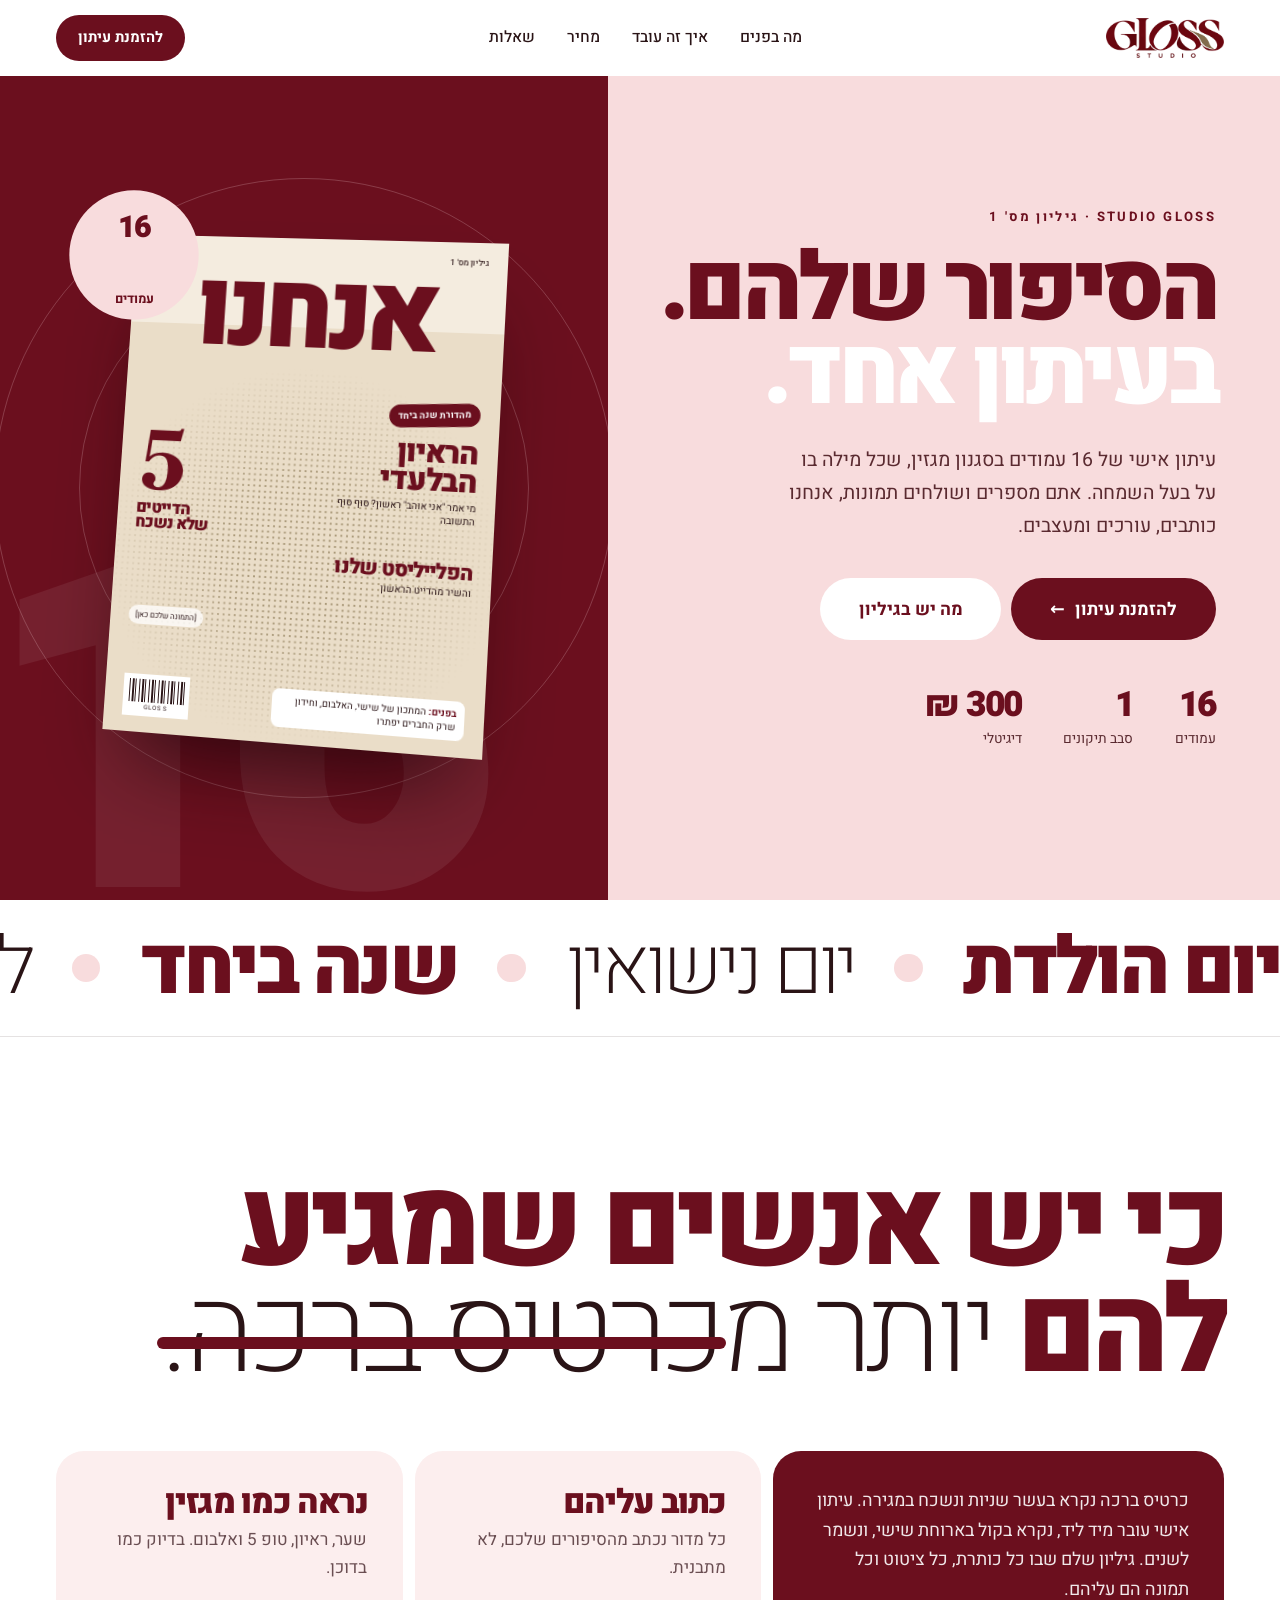
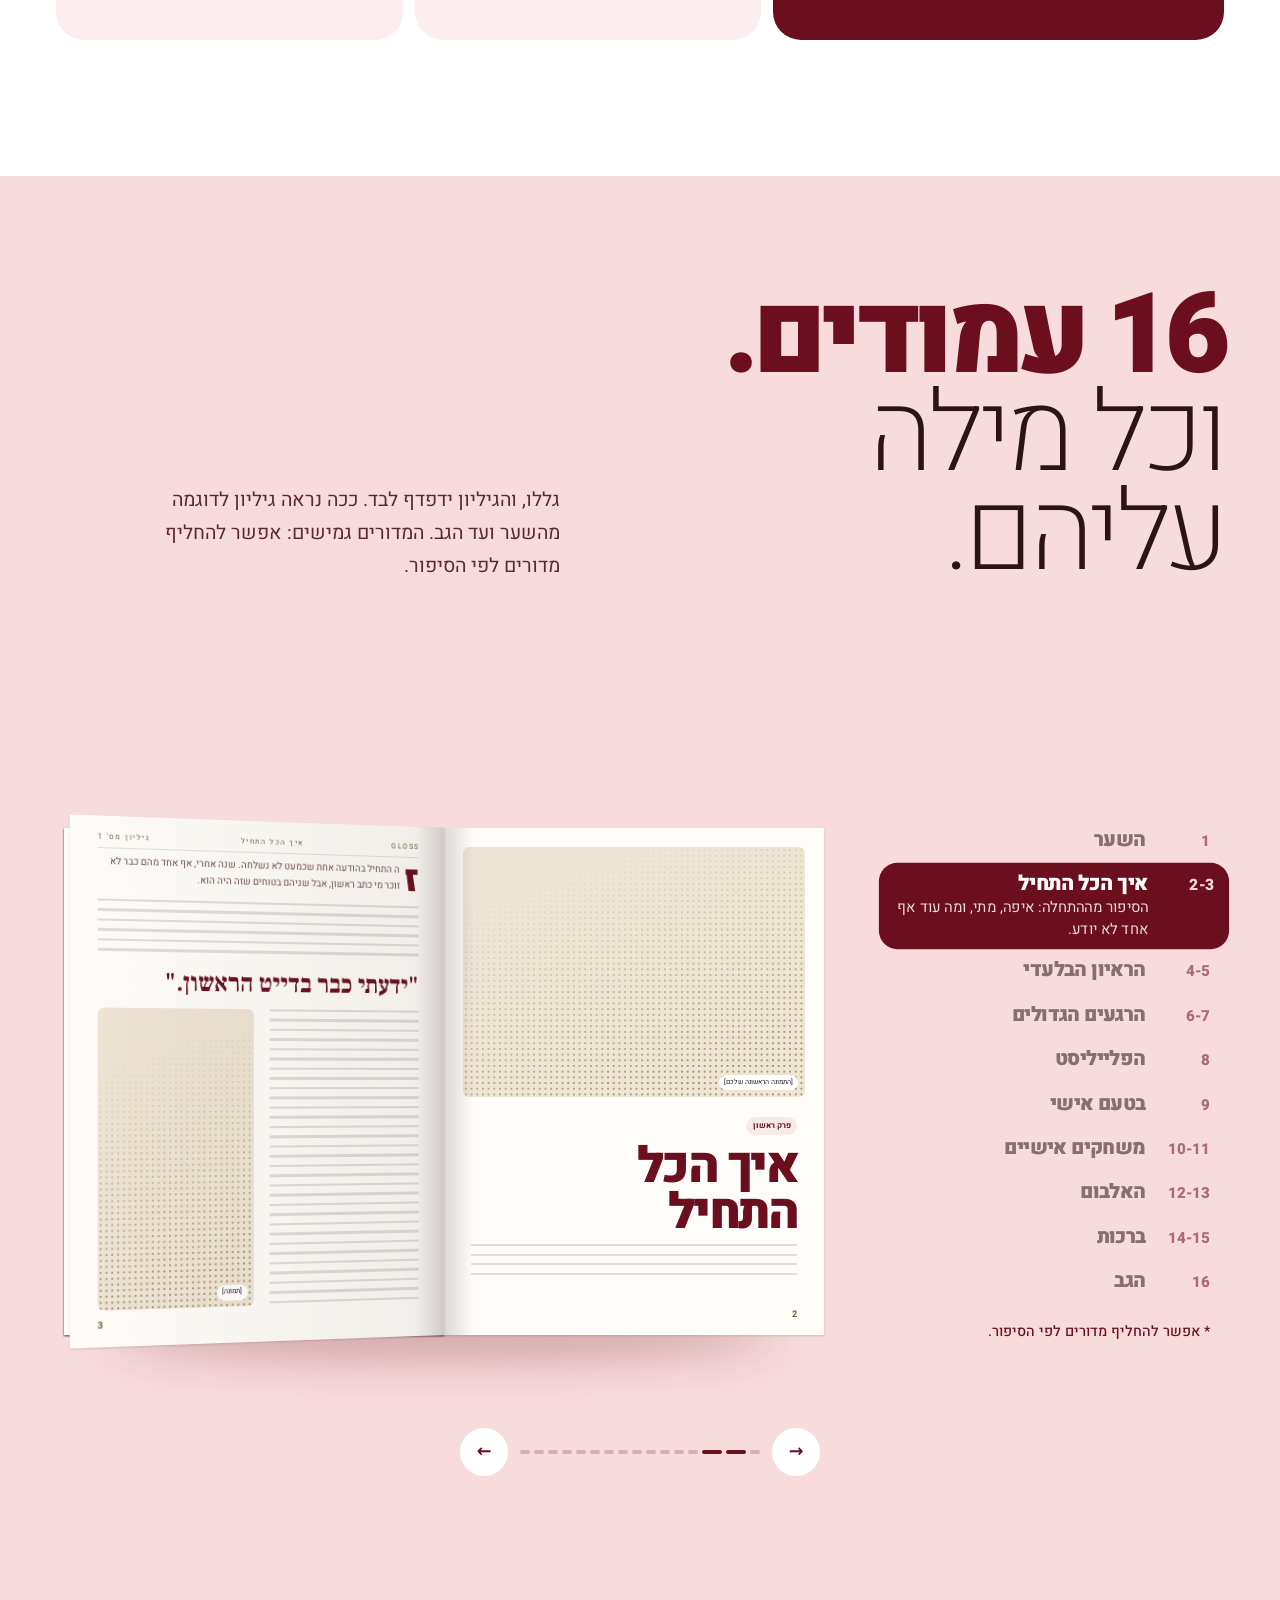
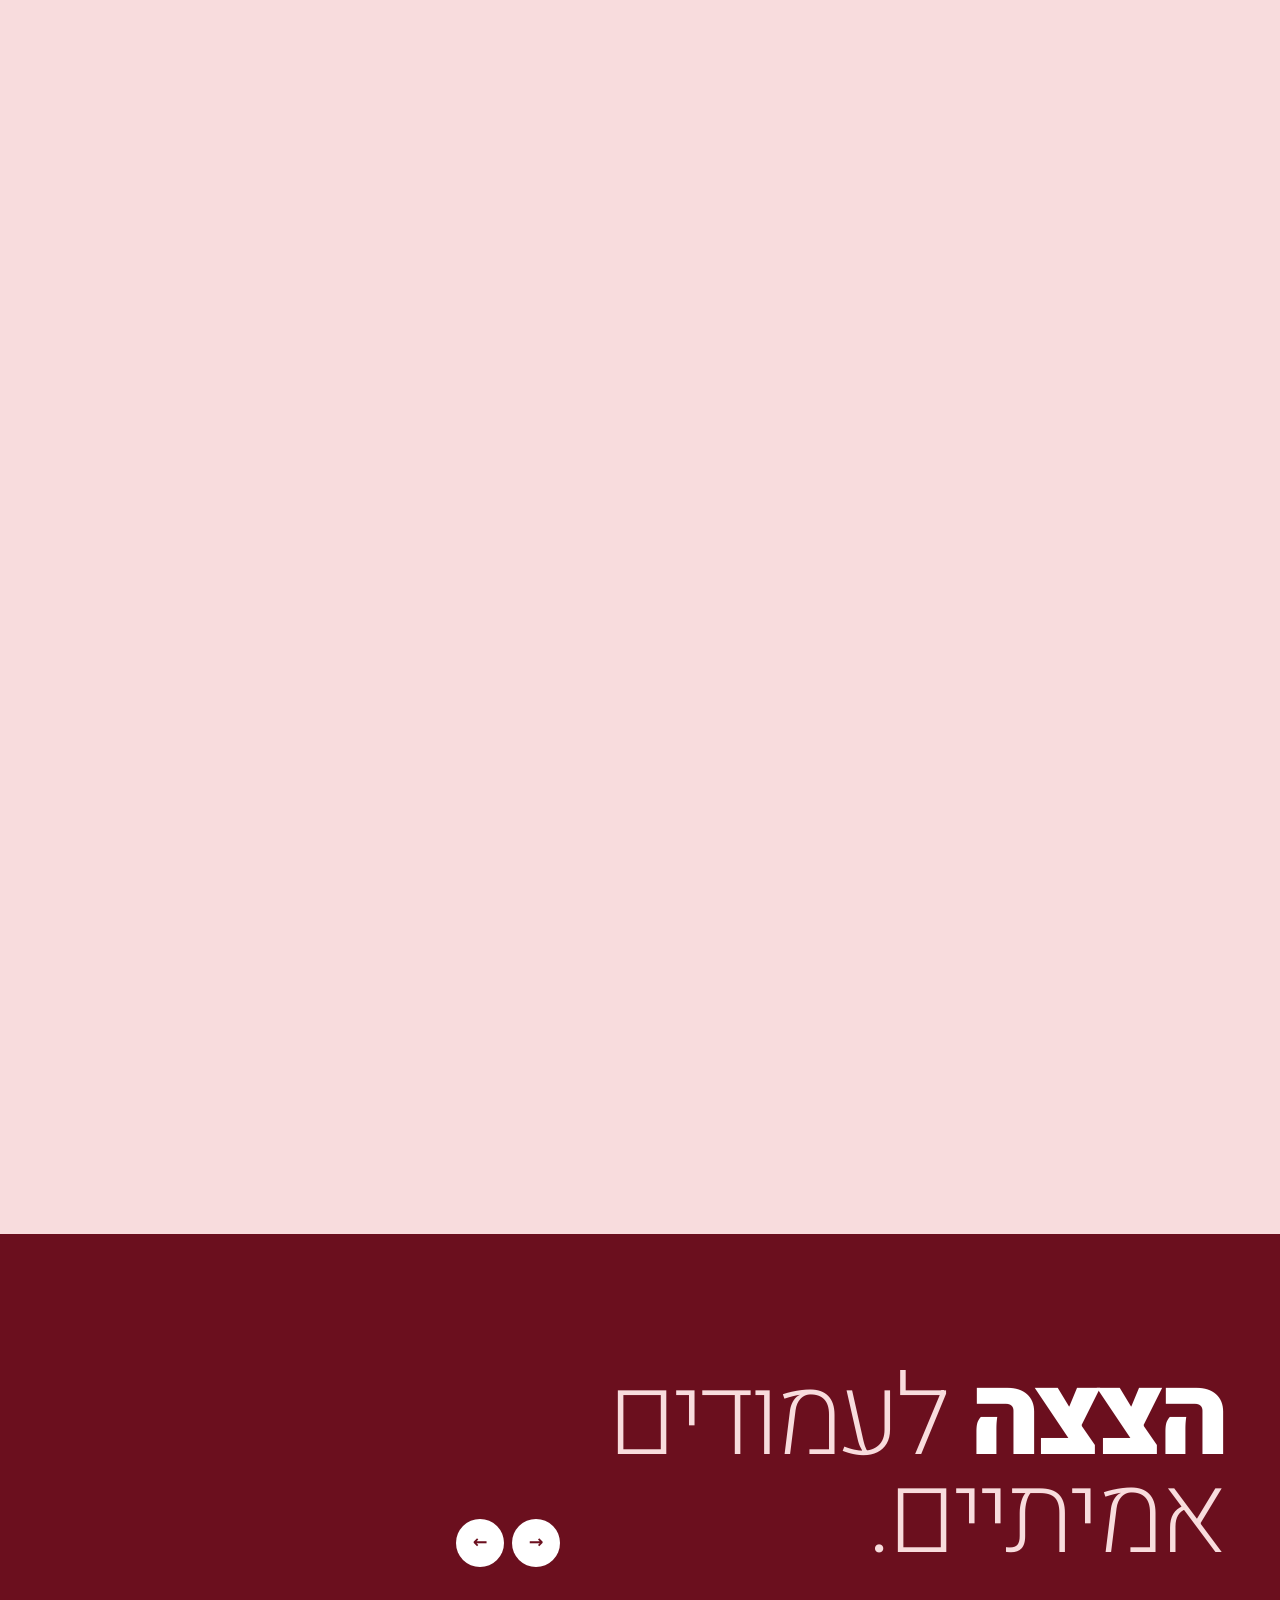
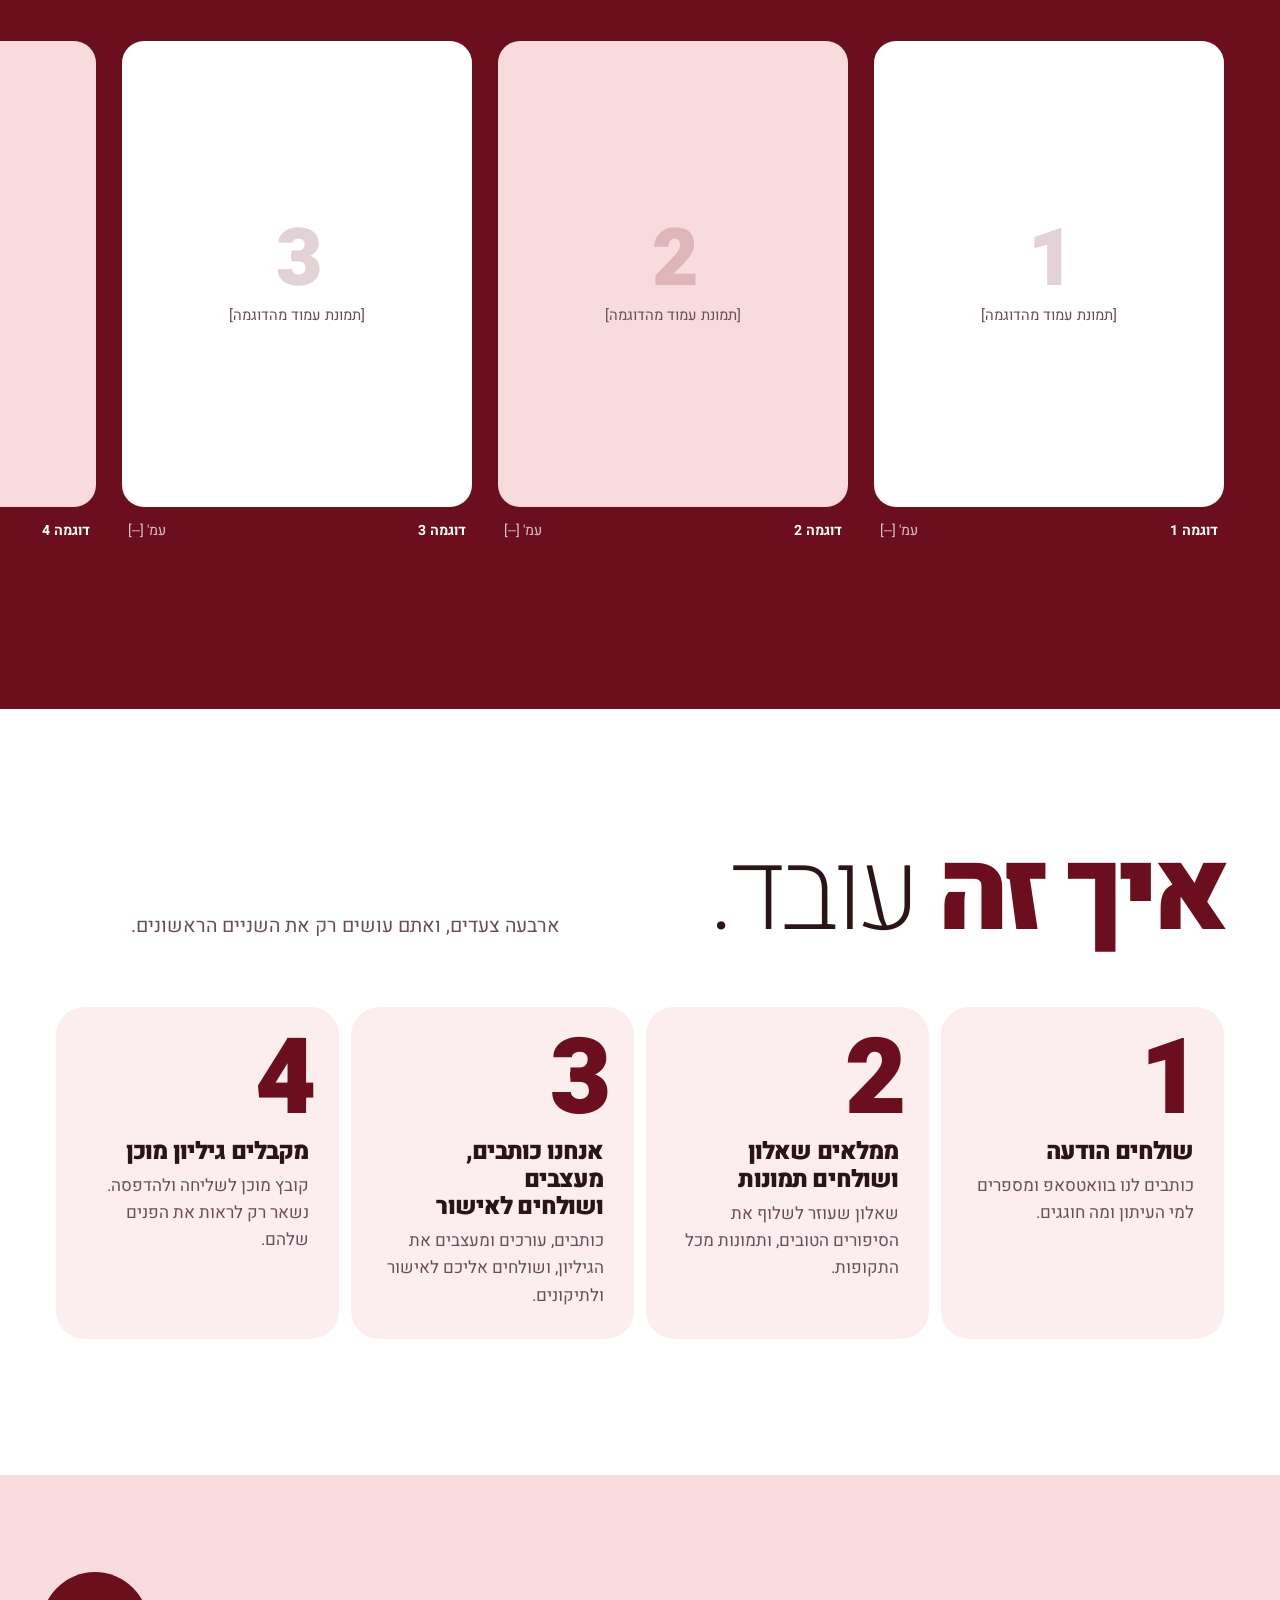
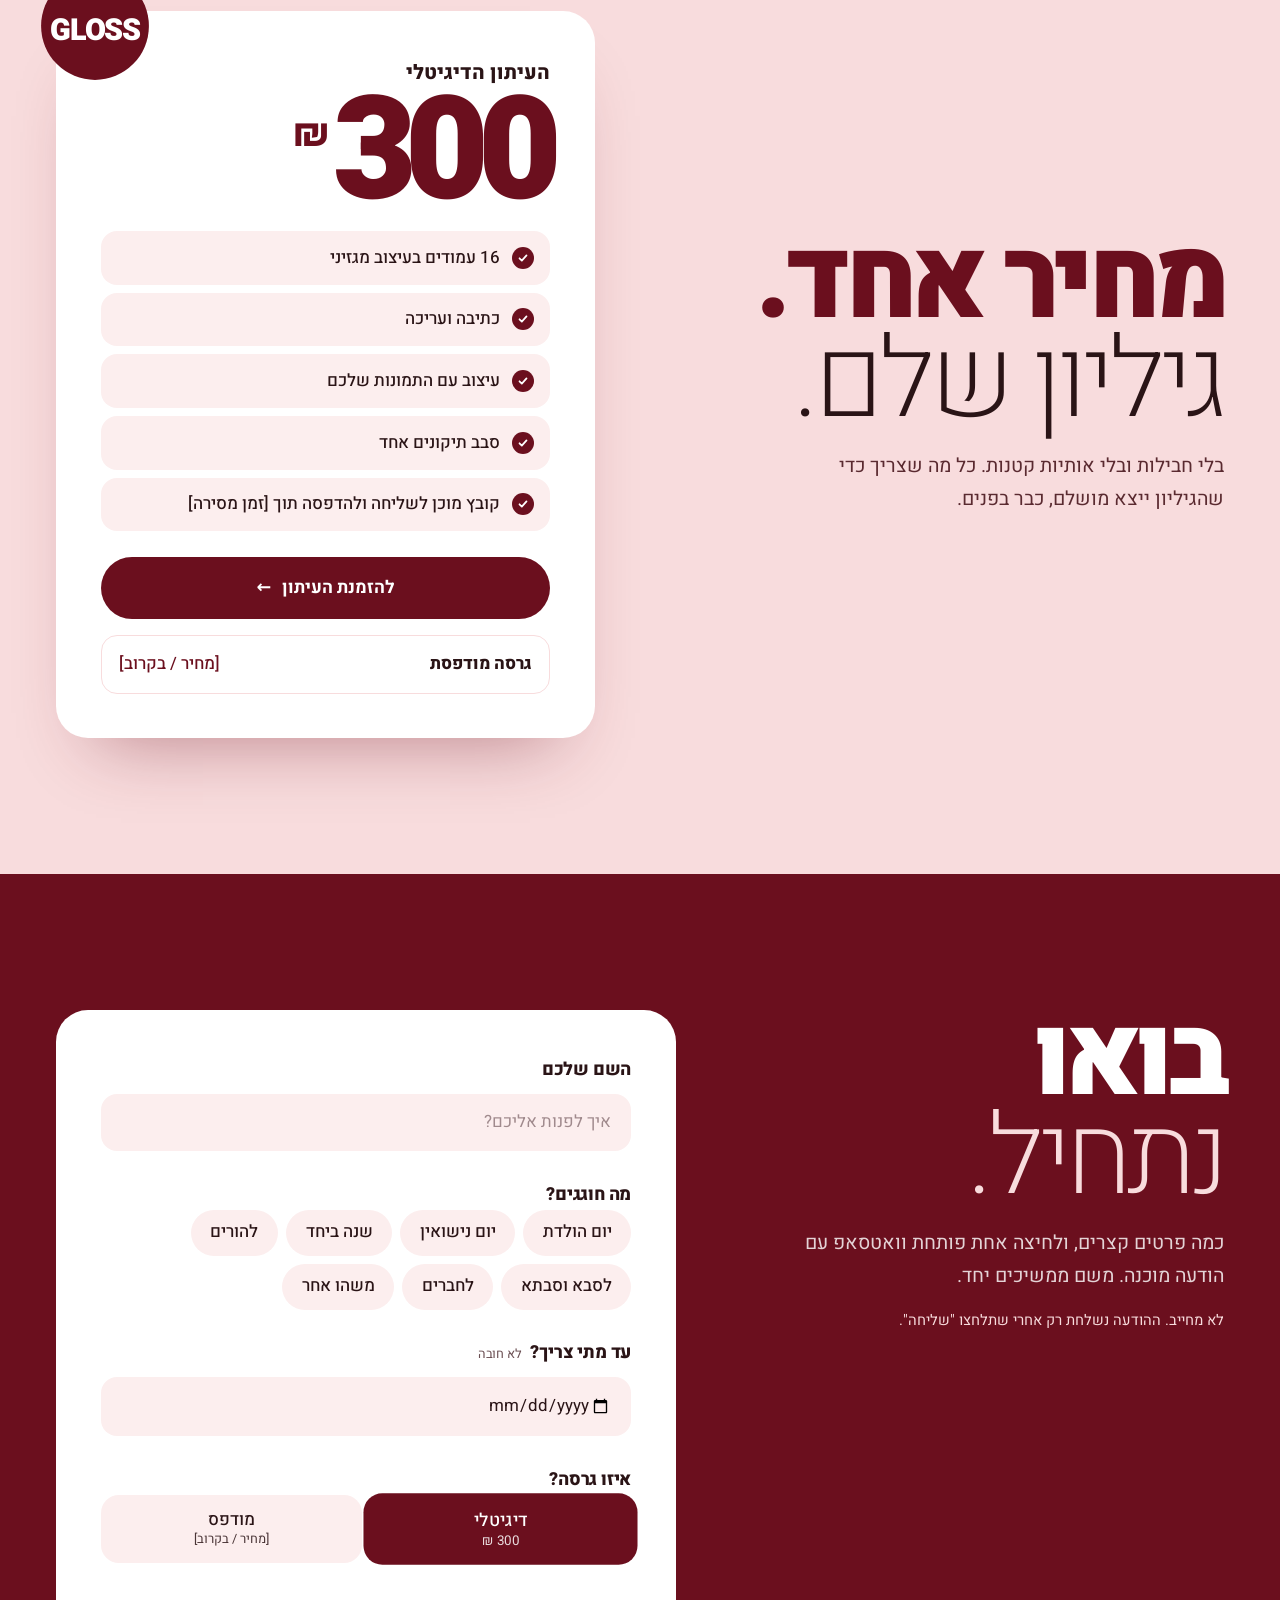
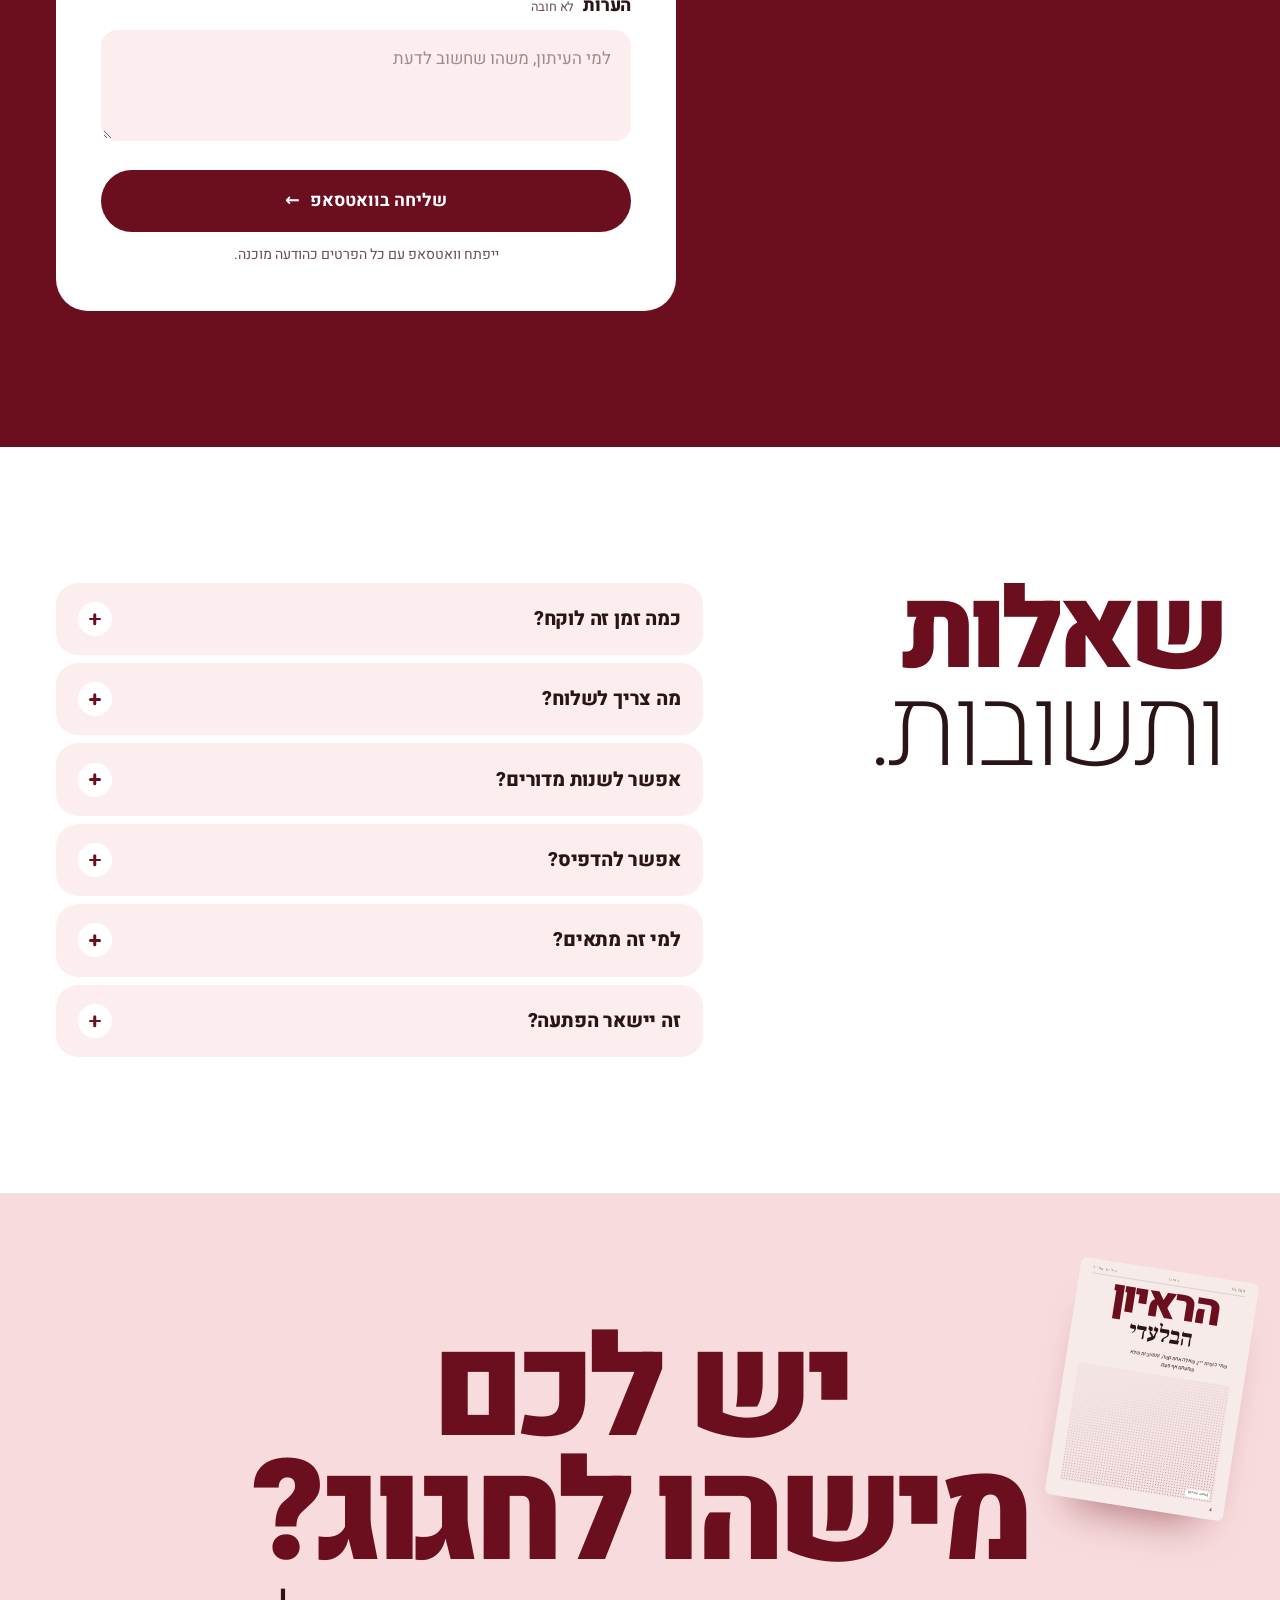
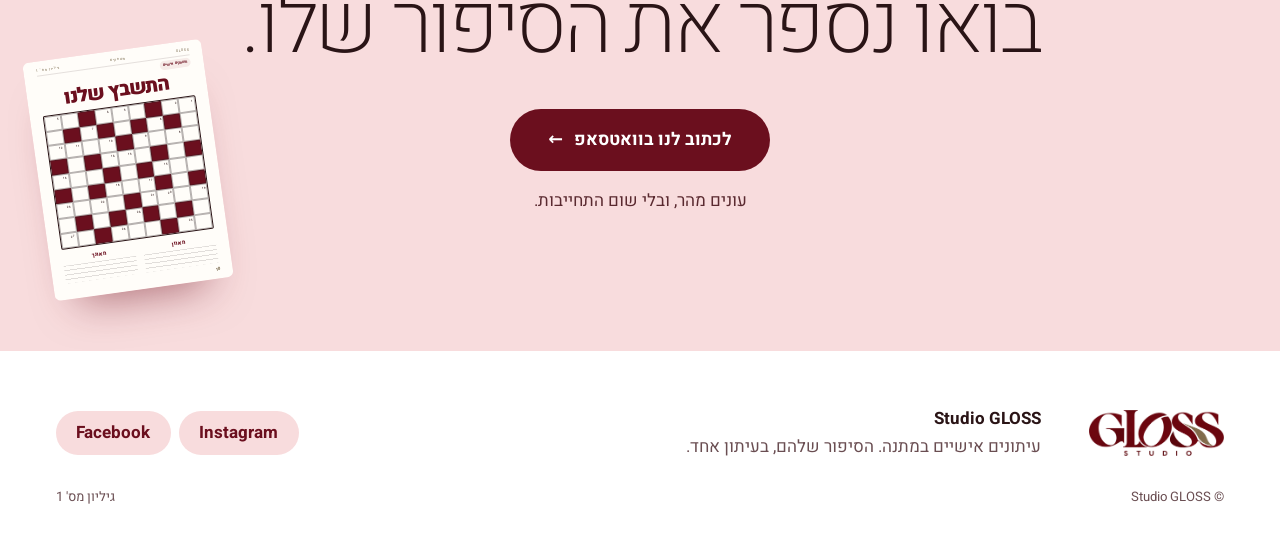
==== commit feb40cd9: "Restyle landing page: powder pink, white and burgundy blocks Combines the two directions the owner p" ====
--- a/index.html
+++ b/index.html
@@ -5,7 +5,7 @@
 <meta name="viewport" content="width=device-width, initial-scale=1, viewport-fit=cover">
 <title>Studio GLOSS | עיתון אישי במתנה</title>
 <meta name="description" content="עיתון אישי של 16 עמודים בסגנון מגזין, שכל מילה בו על בעל השמחה. מתנה ליום הולדת, יום נישואין, שנה ביחד, להורים, לסבא וסבתא ולחברים.">
-<meta name="theme-color" content="#FBF7F0">
+<meta name="theme-color" content="#F8DCDD">
 <meta property="og:type" content="website">
 <meta property="og:locale" content="he_IL">
 <meta property="og:title" content="Studio GLOSS | הסיפור שלהם. בעיתון אחד.">
@@ -14,503 +14,474 @@
 <link rel="icon" href="data:image/svg+xml,%3Csvg xmlns='http://www.w3.org/2000/svg' viewBox='0 0 64 64'%3E%3Crect width='64' height='64' rx='10' fill='%236B0F1E'/%3E%3Ctext x='32' y='47' font-family='Georgia,serif' font-size='44' font-weight='700' text-anchor='middle' fill='%23F8F2E7'%3EG%3C/text%3E%3C/svg%3E">
 <link rel="preconnect" href="https://fonts.googleapis.com">
 <link rel="preconnect" href="https://fonts.gstatic.com" crossorigin>
-<link href="https://fonts.googleapis.com/css2?family=Karantina:wght@400;700&family=Frank+Ruhl+Libre:wght@500;700;900&family=Heebo:wght@400;500;700;800;900&family=Playpen+Sans+Hebrew:wght@400;600&display=swap" rel="stylesheet">
+<link href="https://fonts.googleapis.com/css2?family=Frank+Ruhl+Libre:wght@700;900&family=Heebo:wght@200;300;400;500;700;800;900&display=swap" rel="stylesheet">
 
 <style>
-/* Layout: the editor's desk. A paper ground with grain, taped cut-outs, polaroids, handwritten margin notes and pen marks that draw themselves; poster type (Karantina) for headlines, burgundy for headings only. */
+/* Layout: powder pink + white + solid burgundy blocks. Split hero, giant Heebo in contrasting weights (900 / 200), pill buttons and round stickers. */
 :root{
-  --paper:#FBF7F0;
-  --ivory:#F8F2E7;
-  --kraft:#EFE5D3;
-  --white:#FFFDF9;
+  --blush:#F8DCDD;
+  --blush-2:#FCEEEE;
+  --white:#FFFFFF;
   --burgundy:#6B0F1E;
-  --burgundy-2:#871A2D;
+  --burgundy-2:#851A2C;
+  --ink:#2A1416;
+  --ink-soft:#6A4E52;
   --khaki:#8C7A55;
   --khaki-ink:#6E5E3E;
-  --tape:rgba(205,188,146,.62);
-  --ink:#26191B;
-  --ink-soft:#5A4C4E;
-  --line:rgba(38,25,27,.14);
-  --line-2:rgba(38,25,27,.3);
-
-  --poster:"Karantina", "Heebo", sans-serif;
+  --sand:#F4ECDF;
+  --line:rgba(42,20,22,.12);
+  --line-2:rgba(42,20,22,.28);
+  --display:"Heebo", system-ui, sans-serif;
+  --sans:"Heebo", system-ui, sans-serif;
   --serif:"Frank Ruhl Libre", Georgia, serif;
-  --hand:"Playpen Sans Hebrew", "Heebo", sans-serif;
-  --sans:"Heebo", system-ui, sans-serif;
-
-  --gutter:16px; --max:1280px;
+  --gutter:16px; --max:1320px;
   --ease:cubic-bezier(.16,1,.3,1);
   --spring:cubic-bezier(.34,1.5,.64,1);
-  --header-h:62px;
+  --header-h:64px;
 }
-@media (min-width:760px){ :root{ --gutter:32px; --header-h:74px; } }
+@media (min-width:760px){ :root{ --gutter:32px; --header-h:76px; } }
 @media (min-width:1200px){ :root{ --gutter:56px; } }
-
 *,*::before,*::after{ box-sizing:border-box; }
 html{ -webkit-text-size-adjust:100%; scroll-padding-top:calc(var(--header-h) + 10px); }
 html,body{ overflow-x:clip; }
-body{
-  margin:0; color:var(--ink); font-family:var(--sans); font-size:17px; line-height:1.65; -webkit-font-smoothing:antialiased;
-  background-color:var(--paper);
-  background-image:url("data:image/svg+xml,%3Csvg xmlns='http://www.w3.org/2000/svg' width='200' height='200'%3E%3Cfilter id='n'%3E%3CfeTurbulence type='fractalNoise' baseFrequency='.8' numOctaves='3' stitchTiles='stitch'/%3E%3CfeColorMatrix values='0 0 0 0 .36 0 0 0 0 .27 0 0 0 0 .18 0 0 0 .09 0'/%3E%3C/filter%3E%3Crect width='100%25' height='100%25' filter='url(%23n)'/%3E%3C/svg%3E");
-}
+body{ margin:0; background:var(--white); color:var(--ink); font-family:var(--sans); font-size:17px; line-height:1.65; -webkit-font-smoothing:antialiased; }
 img{ max-width:100%; display:block; }
 a{ color:inherit; }
 button,input,textarea{ font:inherit; color:inherit; }
 [hidden]{ display:none !important; }
 ::selection{ background:var(--burgundy); color:#fff; }
-:focus-visible{ outline:2px solid var(--burgundy); outline-offset:3px; }
-html{ scrollbar-color:var(--khaki) var(--paper); }
+:focus-visible{ outline:2px solid var(--burgundy); outline-offset:3px; border-radius:8px; }
 .wrap{ width:100%; max-width:var(--max); margin-inline:auto; padding-inline:var(--gutter); }
 .sr-only{ position:absolute; width:1px; height:1px; overflow:hidden; clip:rect(0 0 0 0); white-space:nowrap; }
 
-/* ---------- desk objects ---------- */
-.tape{ position:absolute; z-index:6; width:96px; height:28px; background:var(--tape); box-shadow:0 1px 2px rgba(38,25,27,.12);
-  clip-path:polygon(0 8%,6% 0,12% 10%,18% 2%,24% 8%,30% 0,100% 0,100% 0,96% 14%,100% 30%,95% 48%,100% 64%,96% 82%,100% 100%,0 100%,4% 86%,0 70%,5% 52%,0 36%,4% 20%); }
-.hand{ font-family:var(--hand); font-weight:600; color:var(--burgundy); line-height:1.25; }
-.torn{ -webkit-mask:linear-gradient(#000,#000) top/100% calc(100% - 9px) no-repeat, url("data:image/svg+xml,%3Csvg xmlns='http://www.w3.org/2000/svg' viewBox='0 0 40 10' preserveAspectRatio='none'%3E%3Cpath d='M0 0h40v3l-3 4-4-5-5 6-4-3-5 5-4-6-5 4-4-3-3 5-3-4V0z'/%3E%3C/svg%3E") bottom/40px 10px repeat-x;
-          mask:linear-gradient(#000,#000) top/100% calc(100% - 9px) no-repeat, url("data:image/svg+xml,%3Csvg xmlns='http://www.w3.org/2000/svg' viewBox='0 0 40 10' preserveAspectRatio='none'%3E%3Cpath d='M0 0h40v3l-3 4-4-5-5 6-4-3-5 5-4-6-5 4-4-3-3 5-3-4V0z'/%3E%3C/svg%3E") bottom/40px 10px repeat-x; }
-/* pen marks: draw themselves when revealed */
-.pen{ position:absolute; pointer-events:none; overflow:visible; fill:none; stroke:var(--burgundy); stroke-width:3; stroke-linecap:round; stroke-linejoin:round; }
-.pen path{ stroke-dasharray:1; stroke-dashoffset:0; transition:stroke-dashoffset 1.1s var(--ease); }
-.js .draw:not(.in) .pen path{ stroke-dashoffset:1; }
-.draw .pen path:nth-child(2){ transition-delay:.35s; }
-.draw .pen path:nth-child(3){ transition-delay:.55s; }
-
-/* ---------- buttons ---------- */
-.btn{
-  position:relative; display:inline-flex; align-items:center; justify-content:center; gap:.6em;
-  min-height:56px; padding:0 1.8em; border-radius:6px;
-  background:var(--burgundy); color:#fff; border:0;
-  font-weight:700; font-size:1.05rem; text-decoration:none; cursor:pointer;
-  box-shadow:0 3px 0 var(--burgundy-2) inset, 0 10px 22px -12px rgba(107,15,30,.7);
-  transition:transform .35s var(--spring), background-color .25s;
-  -webkit-tap-highlight-color:transparent;
-}
-.btn:hover{ transform:translateY(-2px) rotate(-1deg); background:var(--burgundy-2); }
-.btn:active{ transform:translateY(1px); }
-.btn .arr{ transition:transform .35s var(--spring); }
+/* type */
+.big{ margin:0; font-family:var(--display); font-weight:900; letter-spacing:-.055em; line-height:.88; color:var(--burgundy); text-wrap:balance; }
+.big .lt{ font-weight:200; color:var(--ink); letter-spacing:-.04em; }
+.big .wh{ color:var(--white); }
+.h2{ font-size:clamp(3rem, 12vw, 7rem); }
+.lede{ margin:0; font-size:clamp(1.06rem,2.4vw,1.22rem); line-height:1.7; color:var(--ink-soft); max-width:40ch; text-wrap:pretty; }
+
+/* buttons */
+.btn{ display:inline-flex; align-items:center; justify-content:center; gap:.6em; min-height:56px; padding:0 1.9em; border-radius:999px; background:var(--burgundy); color:#fff; border:0; font-weight:700; font-size:1.04rem; text-decoration:none; cursor:pointer; transition:transform .4s var(--spring), background-color .25s; -webkit-tap-highlight-color:transparent; }
+.btn:hover{ transform:scale(1.04); background:var(--burgundy-2); }
+.btn:active{ transform:scale(.98); }
+.btn .arr{ transition:transform .4s var(--spring); }
 .btn:hover .arr{ transform:translateX(-5px); }
-.btn-paper{ background:var(--white); color:var(--ink); box-shadow:0 0 0 1.5px var(--ink) inset; }
-.btn-paper:hover{ background:var(--white); box-shadow:0 0 0 1.5px var(--ink) inset, 4px 5px 0 -1px var(--ink); }
-.btn-lg{ min-height:62px; font-size:1.1rem; padding:0 2.1em; }
-
-/* ---------- header ---------- */
-.header{ position:fixed; inset:0 0 auto; z-index:60; height:var(--header-h); background:rgba(251,247,240,.9); backdrop-filter:blur(10px); -webkit-backdrop-filter:blur(10px); transition:box-shadow .3s; }
+.btn-white{ background:var(--white); color:var(--burgundy); }
+.btn-white:hover{ background:var(--white); }
+.btn-lg{ min-height:62px; font-size:1.1rem; padding:0 2.2em; }
+
+/* sticker */
+.sticker{ position:absolute; z-index:8; width:clamp(92px,24vw,132px); aspect-ratio:1; }
+.sticker svg{ width:100%; height:100%; animation:spin 24s linear infinite; }
+.sticker b{ position:absolute; inset:0; display:grid; place-items:center; text-align:center; font-weight:900; font-size:clamp(1.4rem,5vw,1.9rem); line-height:.9; letter-spacing:-.04em; color:var(--burgundy); }
+.sticker b small{ display:block; font-size:.42em; font-weight:700; letter-spacing:0; margin-top:3px; }
+@keyframes spin{ to{ transform:rotate(-360deg); } }
+
+/* header */
+.header{ position:fixed; inset:0 0 auto; z-index:60; height:var(--header-h); background:var(--white); transition:box-shadow .3s; }
 .header.scrolled{ box-shadow:0 1px 0 var(--line); }
 .header .wrap{ display:flex; align-items:center; justify-content:space-between; gap:12px; height:100%; }
 .logo img{ height:32px; width:auto; }
 @media (min-width:760px){ .logo img{ height:40px; } }
 .nav{ display:none; }
-.nav a{ position:relative; text-decoration:none; font-size:1rem; font-weight:500; padding:6px 2px; }
-.nav a svg{ position:absolute; left:-4px; right:-4px; bottom:-6px; width:calc(100% + 8px); height:10px; fill:none; stroke:var(--burgundy); stroke-width:2.5; stroke-linecap:round; }
-.nav a svg path{ stroke-dasharray:1; stroke-dashoffset:1; transition:stroke-dashoffset .5s var(--ease); }
-.nav a:hover svg path{ stroke-dashoffset:0; }
+.nav a{ text-decoration:none; font-size:.98rem; font-weight:500; padding:8px 14px; border-radius:999px; transition:background-color .25s; }
+.nav a:hover{ background:var(--blush); }
 .header-actions{ display:flex; gap:8px; align-items:center; }
-.header .btn{ min-height:42px; padding:0 1.1em; font-size:.92rem; }
-.menu-btn{ background:none; border:1.5px solid var(--ink); border-radius:6px; min-height:42px; padding:0 .95em; font-size:.9rem; font-weight:500; cursor:pointer; }
-@media (min-width:980px){ .nav{ display:flex; gap:clamp(22px,3vw,40px); } .menu-btn{ display:none; } .header .btn{ min-height:46px; padding:0 1.4em; } }
-.mobile-nav{ position:fixed; inset:var(--header-h) 0 auto; z-index:59; background:var(--white); padding:6px var(--gutter) 18px; box-shadow:0 20px 30px -20px rgba(38,25,27,.35); clip-path:inset(0 0 100% 0); visibility:hidden; transition:clip-path .5s var(--ease), visibility 0s .5s; }
-.mobile-nav.open{ clip-path:inset(0 0 -40px 0); visibility:visible; transition:clip-path .5s var(--ease); }
+.header .btn{ min-height:42px; padding:0 1.2em; font-size:.92rem; }
+.menu-btn{ background:var(--blush); border:0; min-height:42px; padding:0 1.1em; border-radius:999px; font-size:.9rem; font-weight:700; color:var(--burgundy); cursor:pointer; }
+@media (min-width:980px){ .nav{ display:flex; gap:4px; } .menu-btn{ display:none; } .header .btn{ min-height:46px; padding:0 1.5em; } }
+.mobile-nav{ position:fixed; inset:var(--header-h) 0 auto; z-index:59; background:var(--burgundy); padding:10px var(--gutter) 22px; clip-path:inset(0 0 100% 0); visibility:hidden; transition:clip-path .5s var(--ease), visibility 0s .5s; }
+.mobile-nav.open{ clip-path:inset(0); visibility:visible; transition:clip-path .5s var(--ease); }
 .mobile-nav ol{ list-style:none; margin:0; padding:0; }
-.mobile-nav li + li{ border-top:1px dashed var(--line-2); }
-.mobile-nav a{ display:flex; justify-content:space-between; align-items:baseline; padding:10px 0; text-decoration:none; font-family:var(--poster); font-weight:700; font-size:2.6rem; line-height:1; color:var(--burgundy); }
-.mobile-nav a span{ font-family:var(--hand); font-size:.95rem; color:var(--khaki-ink); }
+.mobile-nav li + li{ border-top:1px solid rgba(255,255,255,.18); }
+.mobile-nav a{ display:flex; justify-content:space-between; align-items:center; padding:12px 0; text-decoration:none; font-weight:900; font-size:2rem; letter-spacing:-.04em; color:#fff; }
+.mobile-nav a span{ font-size:.85rem; font-weight:500; color:var(--blush); letter-spacing:0; }
 @media (min-width:980px){ .mobile-nav{ display:none; } }
 
-/* ---------- type ---------- */
-.poster{ margin:0; font-family:var(--poster); font-weight:700; color:var(--burgundy); line-height:.82; letter-spacing:-.01em; text-wrap:balance; }
-.h2{ font-size:clamp(4rem, 19vw, 9.5rem); }
-.sub-serif{ display:block; font-family:var(--serif); font-weight:700; color:var(--ink); font-size:.4em; line-height:1.1; letter-spacing:-.02em; margin-top:.25em; }
-.lede{ margin:0; font-size:clamp(1.06rem,2.4vw,1.2rem); line-height:1.75; color:var(--ink-soft); max-width:40ch; text-wrap:pretty; }
-.mark{ position:relative; display:inline-block; }
-.margin-note{ position:absolute; font-family:var(--hand); font-weight:600; color:var(--burgundy); font-size:clamp(1rem,3.6vw,1.25rem); line-height:1.2; white-space:nowrap; }
-
-/* ---------- hero ---------- */
-.hero{ padding-top:calc(var(--header-h) + clamp(1.6rem,5vw,3rem)); padding-bottom:clamp(3rem,7vw,5rem); position:relative; }
-.hero-grid{ display:grid; gap:clamp(3rem,8vw,3rem); align-items:center; }
-@media (min-width:980px){ .hero-grid{ grid-template-columns:1fr 1fr; gap:clamp(2rem,4vw,4rem); } }
-.issue-line{ display:flex; align-items:center; gap:10px; font-family:var(--hand); font-weight:600; color:var(--khaki-ink); font-size:1.02rem; margin-bottom:.4rem; }
-.issue-line b{ font-family:var(--sans); font-size:.78rem; font-weight:700; letter-spacing:.14em; color:var(--white); background:var(--ink); padding:3px 9px; border-radius:3px; transform:rotate(-2deg); }
-.hero h1{ font-size:clamp(5.4rem, 30vw, 13rem); }
+/* hero: split */
+.hero{ padding-top:var(--header-h); }
+.hero-split{ display:grid; }
+@media (min-width:980px){ .hero-split{ grid-template-columns:1.05fr .95fr; min-height:calc(100svh - var(--header-h)); } }
+.hero-text{ background:var(--blush); padding:clamp(2.4rem,7vw,4rem) var(--gutter) clamp(2.6rem,7vw,4rem); display:flex; flex-direction:column; justify-content:center; }
+@media (min-width:980px){ .hero-text{ padding-inline:clamp(2rem,5vw,5.5rem) clamp(2rem,4vw,4rem); } }
+.issue{ font-size:.82rem; font-weight:700; letter-spacing:.18em; color:var(--burgundy); margin:0 0 1.2rem; }
+.hero h1{ font-size:clamp(4.2rem, 21vw, 9.6rem); }
+@media (min-width:980px){ .hero h1{ font-size:clamp(4.4rem, 7.4vw, 7.8rem); } .hero h1 .ln{ white-space:nowrap; } }
 .hero h1 .ln{ display:block; }
-.hero h1 .ln-2{ font-family:var(--serif); font-weight:900; color:var(--ink); font-size:.42em; line-height:1.05; letter-spacing:-.03em; margin-top:.12em; }
-.hero h1 .ln-2 .mark .pen{ inset:-28% -10% -32% -8%; width:118%; height:160%; }
-.hero .lede{ margin-top:clamp(1.2rem,3vw,1.6rem); }
-.hero-ctas{ position:relative; display:flex; flex-wrap:wrap; gap:12px; margin-top:clamp(1.6rem,4vw,2.2rem); }
+.hero .lede{ margin-top:clamp(1.3rem,3vw,1.8rem); color:#5a2a30; }
+.hero-ctas{ display:flex; flex-wrap:wrap; gap:10px; margin-top:clamp(1.6rem,4vw,2.2rem); }
 .hero-ctas .btn{ flex:1 1 200px; }
 @media (min-width:560px){ .hero-ctas .btn{ flex:0 0 auto; } }
-.cta-note{ position:relative; display:flex; align-items:center; gap:6px; margin-top:12px; font-family:var(--hand); font-weight:600; color:var(--khaki-ink); font-size:1rem; }
-.cta-note svg{ width:46px; height:30px; fill:none; stroke:var(--khaki-ink); stroke-width:2; stroke-linecap:round; transform:scaleX(-1) rotate(-14deg); }
-
-/* collage */
-.collage{ position:relative; width:min(88vw, 520px); aspect-ratio:1/1.05; margin-inline:auto; }
-.collage > *{ position:absolute; }
-.c-cover{ width:58%; aspect-ratio:3/4; top:6%; right:8%; transform:rotate(-4deg); z-index:3; box-shadow:0 2px 3px rgba(38,25,27,.12), 0 28px 40px -22px rgba(38,25,27,.5); }
-.c-cover .tilt{ position:absolute; inset:0; transition:transform .8s var(--ease); transform:perspective(1100px) rotateY(var(--ry,0deg)) rotateX(var(--rx,0deg)); }
-.c-cover .tape{ top:-12px; left:30%; transform:rotate(-6deg); }
-.c-page{ width:46%; aspect-ratio:3/4; top:20%; left:2%; transform:rotate(7deg); z-index:2; box-shadow:0 20px 30px -22px rgba(38,25,27,.45); }
-.c-page .tape{ top:-10px; right:22%; transform:rotate(8deg); width:80px; }
-.polaroid{ width:34%; bottom:2%; left:12%; z-index:4; background:var(--white); padding:7px 7px 34px; transform:rotate(-8deg); box-shadow:0 2px 3px rgba(38,25,27,.1), 0 22px 30px -18px rgba(38,25,27,.5); }
-.polaroid i{ display:block; aspect-ratio:1; background:var(--kraft); background-image:radial-gradient(circle, rgba(140,122,85,.5) 0 30%, transparent 34%); background-size:6px 6px; }
-.polaroid span{ position:absolute; bottom:6px; inset-inline:0; text-align:center; font-family:var(--hand); font-weight:600; font-size:clamp(.72rem,2.6vw,.92rem); color:var(--ink); }
-.polaroid .tape{ top:-12px; left:20%; width:70px; transform:rotate(-12deg); }
-.note-card{ bottom:10%; right:2%; z-index:5; width:40%; background:#FFF8E6; padding:12px 14px 14px; transform:rotate(5deg); box-shadow:0 18px 26px -18px rgba(38,25,27,.5); font-family:var(--hand); font-weight:600; font-size:clamp(.8rem,2.9vw,1rem); line-height:1.35; color:var(--ink);
-  background-image:repeating-linear-gradient(180deg, transparent 0 22px, rgba(107,15,30,.12) 22px 23px); }
-.note-card b{ color:var(--burgundy); }
-.c-pen{ inset:0; width:100%; height:100%; z-index:7; }
-
-/* ---------- magazine pages (shared) ---------- */
-.pg{ position:absolute; inset:0; overflow:hidden; container-type:inline-size; background:var(--white); color:var(--ink); font-family:var(--sans); direction:rtl; }
-.pg *{ margin:0; }
-.pg .rh{ position:absolute; top:3.6cqw; inset-inline:7cqw; display:flex; justify-content:space-between; font-size:1.9cqw; letter-spacing:.2em; color:var(--khaki-ink); border-bottom:1px solid var(--line); padding-bottom:1.1cqw; }
-.pg .fo{ position:absolute; bottom:3.4cqw; font-size:2.4cqw; font-weight:700; color:var(--khaki-ink); }
-.pg.odd .fo{ left:7cqw; } .pg.even .fo{ right:7cqw; }
-.pg .in{ position:absolute; inset:9.5cqw 7cqw 9cqw; display:flex; flex-direction:column; gap:3cqw; }
-.pg .k{ align-self:flex-start; font-size:2.1cqw; font-weight:700; letter-spacing:.14em; color:var(--white); background:var(--ink); padding:.6cqw 1.6cqw; }
-.pg .t{ font-family:var(--poster); font-weight:700; color:var(--burgundy); line-height:.82; }
-.pg .p{ font-size:2.55cqw; line-height:1.6; color:var(--ink-soft); }
-.pg .lines{ background:repeating-linear-gradient(180deg, rgba(38,25,27,.15) 0 .55cqw, transparent .55cqw 2.5cqw); min-height:5cqw; }
-.pg .ht{ position:relative; background:#EDE2CF; overflow:hidden; }
-.pg .ht::before{ content:""; position:absolute; inset:0; background-image:radial-gradient(circle, rgba(140,122,85,.75) 0 30%, transparent 34%); background-size:1.5cqw 1.5cqw; -webkit-mask-image:linear-gradient(160deg, transparent 15%, #000 85%); mask-image:linear-gradient(160deg, transparent 15%, #000 85%); }
-.pg .ht.bd{ background:#F1E0DD; } .pg .ht.bd::before{ background-image:radial-gradient(circle, rgba(107,15,30,.45) 0 30%, transparent 34%); }
-.pg .ht .cap{ position:absolute; bottom:1.8cqw; right:1.8cqw; z-index:1; background:#fff; color:var(--ink); font-size:1.8cqw; padding:.5cqw 1.4cqw; }
-.p-cover{ background:#F2E8D8; }
-.p-cover .ht{ position:absolute; inset:28cqw 0 0; background:#E8DAC3; }
-.p-cover .ht::before{ background-image:radial-gradient(circle, rgba(140,122,85,.7) 0 32%, transparent 36%); -webkit-mask-image:radial-gradient(70% 60% at 50% 55%, #000 30%, transparent 75%); mask-image:radial-gradient(70% 60% at 50% 55%, #000 30%, transparent 75%); }
-.p-cover .c-top{ position:absolute; top:3.6cqw; inset-inline:5cqw; display:flex; justify-content:space-between; font-size:2.2cqw; font-weight:500; }
-.p-cover .c-mast{ position:absolute; top:4cqw; inset-inline:0; text-align:center; font-family:var(--poster); font-weight:700; font-size:44cqw; line-height:.8; color:var(--burgundy); }
-.p-cover .c-tag{ position:absolute; top:46cqw; right:5cqw; background:var(--ink); color:#fff; font-size:2.3cqw; font-weight:700; padding:1cqw 2.2cqw; transform:rotate(-3deg); }
-.p-cover .c-l{ position:absolute; }
-.p-cover .c-l b{ display:block; font-family:var(--poster); font-weight:700; line-height:.85; color:var(--burgundy); }
-.p-cover .c-l span{ display:block; font-size:2.6cqw; line-height:1.35; margin-top:1cqw; }
-.p-cover .c-1{ top:55cqw; right:5cqw; width:44cqw; } .p-cover .c-1 b{ font-size:12cqw; }
-.p-cover .c-2{ top:54cqw; left:5cqw; width:28cqw; text-align:left; }
-.p-cover .c-2 em{ font-style:normal; display:block; font-family:var(--serif); font-weight:900; font-size:24cqw; line-height:.78; color:var(--burgundy); }
-.p-cover .c-2 b{ font-size:7cqw; margin-top:1cqw; }
-.p-cover .c-3{ top:88cqw; right:5cqw; width:48cqw; } .p-cover .c-3 b{ font-size:8cqw; }
-.p-cover .c-photo{ position:absolute; top:103cqw; left:5cqw; font-family:var(--hand); font-size:2.4cqw; color:var(--ink); }
-.p-cover .c-foot{ position:absolute; bottom:4cqw; inset-inline:5cqw; display:flex; justify-content:space-between; align-items:flex-end; gap:4cqw; }
-.p-cover .c-foot p{ font-size:2.5cqw; line-height:1.4; max-width:50cqw; background:#fff; padding:1.6cqw 2.2cqw; }
-.p-cover .c-foot p b{ color:var(--burgundy); }
-.barcode{ background:#fff; color:var(--ink); padding:1.2cqw 1.5cqw .9cqw; text-align:center; flex:none; }
-.barcode i{ display:block; width:15cqw; height:6cqw; background:repeating-linear-gradient(90deg, var(--ink) 0 1px, transparent 1px 3px, var(--ink) 3px 5px, transparent 5px 6px, var(--ink) 6px 7px, transparent 7px 10px); }
-.barcode span{ display:block; font-size:1.6cqw; letter-spacing:.2em; margin-top:.4cqw; }
-.p2 .ht{ position:absolute; inset:0 0 47% 0; }
-.p2 .in{ top:57%; gap:2.4cqw; }
-.p2 .t{ font-size:20cqw; }
-.p3 .drop::first-letter{ float:right; font-family:var(--poster); font-weight:700; color:var(--burgundy); font-size:14cqw; line-height:.75; margin:.6cqw 0 0 1.4cqw; }
-.p3 .quote{ font-family:var(--serif); font-weight:700; font-size:6.6cqw; line-height:1.12; color:var(--burgundy); }
-.p3 .row{ display:grid; grid-template-columns:1fr 1fr; gap:4cqw; flex:1; }
-.p4{ background:#F1E0DD; }
-.p4 .t1{ font-family:var(--poster); font-weight:700; font-size:36cqw; line-height:.75; color:var(--burgundy); }
-.p4 .t2{ font-family:var(--serif); font-weight:700; font-size:12cqw; line-height:1; }
-.p4 .p{ font-size:2.9cqw; max-width:62cqw; color:var(--ink); }
-.p4 .ht{ flex:1; }
-.p5 .qa{ display:grid; gap:1.2cqw; padding-top:2.4cqw; border-top:1px solid var(--line); }
-.p5 .q{ font-family:var(--serif); font-weight:700; font-size:3.6cqw; line-height:1.25; color:var(--burgundy); }
-.p5 .q::before{ content:"ש. "; }
-.p5 .a{ display:flex; gap:1.6cqw; align-items:flex-start; }
-.p5 .a::before{ content:"ת."; font-family:var(--serif); font-weight:700; color:var(--khaki-ink); font-size:3cqw; line-height:1; }
-.p5 .a .lines{ flex:1; min-height:7.5cqw; }
-.p6 .big5{ position:absolute; left:-2cqw; top:2cqw; font-family:var(--poster); font-weight:700; font-size:120cqw; line-height:.8; color:#F1E0DD; }
-.p6 .in{ z-index:1; }
-.p6 .t{ font-size:18cqw; max-width:66cqw; }
-.p6 .item{ display:grid; grid-template-columns:11cqw 1fr; gap:2.4cqw; align-items:start; padding-top:2.4cqw; border-top:1px solid var(--line-2); background:var(--white); }
-.p6 .item:first-of-type{ margin-top:auto; }
-.p6 .n{ font-family:var(--poster); font-weight:700; font-size:13cqw; line-height:.75; color:var(--burgundy); }
-.p6 .item h4{ font-size:3.4cqw; font-weight:800; margin-bottom:1cqw; }
-.p7 .one{ position:relative; flex:1; display:flex; flex-direction:column; }
-.p7 .one .ht{ flex:1; }
-.p7 .badge{ position:absolute; top:-3cqw; right:-2cqw; z-index:2; background:var(--burgundy); color:#fff; font-family:var(--poster); font-weight:700; font-size:18cqw; line-height:.8; padding:1.4cqw 3.4cqw .6cqw; }
-.p7 h4{ font-family:var(--poster); font-size:9cqw; font-weight:700; color:var(--burgundy); line-height:.9; }
-.p7 .two{ display:grid; grid-template-columns:30cqw 1fr; gap:3cqw; align-items:end; }
-.p7 .two .ht{ aspect-ratio:1; }
-.p7 .two .n{ font-family:var(--poster); font-weight:700; font-size:13cqw; color:var(--burgundy); line-height:.75; }
-.p8{ background:#1F1718; color:#fff; }
-.p8 .rh{ color:#CDBB92; border-color:rgba(255,255,255,.15); }
-.p8 .fo{ color:#CDBB92; }
-.p8 .vinyl{ position:absolute; width:86cqw; aspect-ratio:1; border-radius:50%; left:-34cqw; top:8cqw; background:radial-gradient(circle, #fff 0 1.2%, var(--burgundy) 1.6% 17%, #120c0d 17.5% 18.5%, transparent 19%), repeating-radial-gradient(circle, #171012 0 .55cqw, #261c1e .55cqw 1.1cqw); animation:spin 9s linear infinite; }
-@keyframes spin{ to{ transform:rotate(360deg); } }
-.p8 .in{ z-index:1; }
-.p8 .t{ font-size:20cqw; color:#fff; }
-.p8 .k{ background:#fff; color:var(--ink); }
-.p8 ol{ list-style:none; padding:0; margin-top:auto; display:grid; width:58cqw; }
-.p8 li{ display:grid; grid-template-columns:6cqw 1fr; gap:2cqw; padding-block:1.8cqw; border-top:1px solid rgba(255,255,255,.15); align-items:baseline; }
-.p8 li i{ font-style:normal; font-size:2.6cqw; font-weight:700; color:#CDBB92; }
-.p8 li b{ display:block; font-size:3.2cqw; font-weight:800; }
-.p8 li span{ display:block; font-size:2.2cqw; color:#CDBB92; }
-.p9 .plate{ width:50cqw; aspect-ratio:1; border-radius:50%; align-self:flex-start; box-shadow:0 0 0 2cqw #F2E8D8; }
-.p9 .t{ font-size:15cqw; }
-.p9 ul{ list-style:none; padding:0; display:grid; gap:1.4cqw; font-size:2.6cqw; }
-.p9 li{ display:flex; gap:1.4cqw; align-items:baseline; }
-.p9 li::after{ content:""; order:1; flex:1; border-bottom:.3cqw dotted var(--khaki); }
-.p9 li span{ order:2; color:var(--khaki-ink); }
-.p9 .stamp{ position:absolute; left:6cqw; top:15cqw; width:23cqw; aspect-ratio:1; border-radius:50%; border:.5cqw solid var(--burgundy); color:var(--burgundy); display:grid; place-items:center; text-align:center; font-family:var(--hand); font-weight:600; font-size:2.8cqw; line-height:1.15; transform:rotate(-12deg); }
-.p10 .t{ font-size:16cqw; }
-.p10 .grid{ display:grid; grid-template-columns:repeat(9,1fr); border:.35cqw solid var(--ink); aspect-ratio:1; }
-.p10 .grid i{ position:relative; border:.12cqw solid rgba(38,25,27,.35); }
-.p10 .grid i.b{ background:var(--ink); }
-.p10 .grid i b{ position:absolute; top:.4cqw; right:.6cqw; font-size:1.6cqw; font-weight:500; font-style:normal; }
-.p10 .clues{ display:grid; grid-template-columns:1fr 1fr; gap:4cqw; font-size:2.3cqw; }
-.p10 .clues h5{ font-size:3cqw; font-weight:800; color:var(--burgundy); margin-bottom:1cqw; }
-.p11 .t{ font-size:12cqw; line-height:.85; }
-.p11 .qq{ border-top:1px solid var(--line); padding-top:2.2cqw; display:grid; gap:1.6cqw; }
-.p11 .qq h4{ font-size:3.2cqw; font-weight:800; }
-.p11 .opts{ display:grid; grid-template-columns:repeat(3,1fr); gap:2.4cqw; }
-.p11 .opts span{ display:flex; gap:1.2cqw; align-items:center; font-size:2.3cqw; color:var(--khaki-ink); }
-.p11 .opts span::before{ content:""; width:2.6cqw; height:2.6cqw; border:.3cqw solid var(--ink); flex:none; }
-.p11 .opts span i{ flex:1; height:.55cqw; background:rgba(38,25,27,.15); }
-.p11 .score{ margin-top:auto; font-family:var(--hand); color:var(--burgundy); font-weight:600; font-size:3.2cqw; }
-.p12 .t{ font-size:24cqw; }
-.p12 .collage2{ flex:1; display:grid; grid-template-columns:1.2fr 1fr; grid-template-rows:1fr 1fr 1fr; gap:2.4cqw; }
-.p12 .collage2 .ht:nth-child(1){ grid-row:span 2; }
-.p12 .collage2 .ht:nth-child(4){ grid-column:span 2; }
-.p13 .ht.full{ position:absolute; inset:0; }
-.p13 .boxed{ position:absolute; bottom:8cqw; right:7cqw; left:22cqw; background:#fff; padding:3cqw 3.4cqw; display:grid; gap:1.4cqw; z-index:1; }
-.p13 .boxed p{ font-family:var(--poster); font-weight:700; font-size:9cqw; color:var(--burgundy); line-height:.85; }
-.p13 .fo{ z-index:2; }
-.p14 .t{ font-size:24cqw; }
-.note{ border-top:.35cqw solid var(--ink); padding-top:2cqw; display:grid; gap:1.2cqw; }
-.note h5{ font-size:3.4cqw; font-weight:800; color:var(--burgundy); }
-.note .lines{ min-height:7cqw; }
-.note .sig{ font-family:var(--hand); font-size:3cqw; color:var(--ink); }
-.p15 .quote{ font-family:var(--serif); font-weight:900; font-size:9.4cqw; line-height:1.02; color:var(--burgundy); }
-.p15 .ht{ flex:1; }
-.p16{ display:flex; flex-direction:column; align-items:center; justify-content:center; text-align:center; gap:5cqw; background:#F2E8D8; }
-.p16 img{ width:56cqw; height:auto; }
-.p16 .t{ font-size:15cqw; }
-.p16 .meta{ font-size:2.1cqw; letter-spacing:.2em; color:var(--khaki-ink); }
-.p16 .barcode{ position:absolute; bottom:6cqw; left:7cqw; }
-
-/* ---------- occasions tape ---------- */
-.ticker-zone{ position:relative; padding-block:clamp(1.6rem,4vw,2.6rem); overflow:hidden; }
-.ticker{ background:var(--ink); color:var(--paper); transform:rotate(-2.4deg); margin-inline:-6vw; padding-block:clamp(10px,2.2vw,16px); }
+.hero-facts{ display:flex; gap:clamp(1.4rem,4vw,2.6rem); margin-top:clamp(2rem,5vw,3rem); padding:0; list-style:none; }
+.hero-facts b{ display:block; font-size:clamp(1.6rem,5vw,2.2rem); font-weight:900; letter-spacing:-.04em; color:var(--burgundy); line-height:1; }
+.hero-facts span{ font-size:.86rem; color:#5a2a30; }
+.hero-visual{ position:relative; background:var(--burgundy); display:grid; place-items:center; overflow:hidden; padding:clamp(3rem,10vw,4rem) var(--gutter); min-height:min(120vw, 560px); }
+.hero-visual .ghost{ position:absolute; bottom:-.16em; left:-.04em; font-weight:900; font-size:clamp(14rem,62vw,30rem); line-height:1; letter-spacing:-.08em; color:rgba(255,255,255,.07); pointer-events:none; }
+.hero-visual .ring{ position:absolute; width:min(110vw,620px); aspect-ratio:1; border-radius:50%; border:1px solid rgba(248,220,221,.22); }
+.hero-visual .ring.r2{ width:min(80vw,450px); }
+.cover-hold{ position:relative; width:min(62vw,380px); aspect-ratio:3/4; z-index:2; }
+.cover-hold .tilt{ position:absolute; inset:0; transform:perspective(1300px) rotateY(var(--ry,-8deg)) rotateX(var(--rx,4deg)) rotate(3deg); transition:transform .9s var(--ease); box-shadow:0 50px 80px -30px rgba(20,0,5,.7); }
+.cover-hold .sticker{ top:-9%; left:-12%; }
+.cover-hold .gloss{ position:absolute; inset:0; overflow:hidden; pointer-events:none; z-index:7; transform:perspective(1300px) rotateY(var(--ry,-8deg)) rotateX(var(--rx,4deg)) rotate(3deg); }
+.cover-hold .gloss::before{ content:""; position:absolute; top:-30%; bottom:-30%; width:40%; left:-60%; background:linear-gradient(100deg, rgba(255,255,255,0), rgba(255,255,255,.45), rgba(255,255,255,0)); transform:skewX(-14deg); animation:sheen 6.5s var(--ease) 1.4s infinite; }
+@keyframes sheen{ 0%{ left:-60%; } 32%,100%{ left:140%; } }
+
+/* ticker */
+.ticker{ background:var(--white); border-bottom:1px solid var(--line); overflow:hidden; padding-block:clamp(14px,3vw,24px); }
 .ticker-track{ display:flex; width:max-content; animation:tick 44s linear infinite; }
 .ticker ul{ display:flex; list-style:none; margin:0; padding:0; flex:none; }
-.ticker li{ display:flex; align-items:center; white-space:nowrap; font-family:var(--poster); font-weight:700; font-size:clamp(2.6rem, 9vw, 5.6rem); line-height:1; }
-.ticker li:nth-child(even){ font-family:var(--hand); font-weight:600; font-size:clamp(1.4rem,4.4vw,2.6rem); color:#E9D9B5; }
-.ticker li::after{ content:"✶"; font-family:var(--sans); font-size:.4em; color:var(--khaki); margin-inline:.8em; }
+.ticker li{ display:flex; align-items:center; white-space:nowrap; font-weight:900; font-size:clamp(2.2rem,8vw,5rem); line-height:1.1; letter-spacing:-.05em; color:var(--burgundy); }
+.ticker li:nth-child(even){ font-weight:200; color:var(--ink); }
+.ticker li::after{ content:""; width:.36em; height:.36em; border-radius:50%; background:var(--blush); margin-inline:.5em; flex:none; }
 @keyframes tick{ to{ transform:translateX(50%); } }
 
-/* ---------- sections ---------- */
+/* sections */
 .section{ padding-block:clamp(4.5rem,11vw,8.5rem); position:relative; }
-.sec-head{ position:relative; display:grid; gap:1.2rem; margin-bottom:clamp(2.4rem,6vw,4rem); }
+.sec-head{ display:grid; gap:1.2rem; margin-bottom:clamp(2.4rem,6vw,4rem); }
 @media (min-width:900px){ .sec-head.split{ grid-template-columns:1.1fr .9fr; align-items:end; gap:3rem; } }
+.bg-blush{ background:var(--blush); }
+.bg-burg{ background:var(--burgundy); color:#fff; }
+.bg-burg .big{ color:#fff; }
+.bg-burg .big .lt{ color:var(--blush); }
+.bg-burg .lede{ color:rgba(255,255,255,.82); }
 
 /* why */
-.why-statement{ margin:0; font-family:var(--poster); font-weight:700; color:var(--ink); font-size:clamp(3.6rem, 15vw, 9.6rem); line-height:.86; text-wrap:balance; }
-.why-statement .em{ color:var(--burgundy); }
-.why-statement .x{ position:relative; display:inline-block; color:var(--khaki); }
-.why-statement .x .pen{ inset:20% -6% 10% -6%; width:112%; height:70%; stroke-width:5; }
-.why-statement .x .margin-note{ top:-.55em; left:-.2em; transform:rotate(-8deg); font-size:clamp(1.1rem,4vw,1.6rem); line-height:1; }
-.why-cols{ display:grid; gap:2rem; margin-top:clamp(2.4rem,6vw,4rem); }
-@media (min-width:860px){ .why-cols{ grid-template-columns:1fr 1fr 1fr; gap:clamp(2rem,4vw,3.5rem); } }
-.why-cols p{ margin:0; color:var(--ink-soft); line-height:1.8; }
-.why-cols .first::first-letter{ float:right; font-family:var(--poster); font-weight:700; color:var(--burgundy); font-size:4.6em; line-height:.72; margin:.12em 0 0 .14em; }
-.why-cols h3{ margin:0 0 .3rem; font-family:var(--serif); font-weight:700; font-size:1.4rem; color:var(--burgundy); }
-.why-cols .col{ border-top:2px solid var(--ink); padding-top:1rem; }
+.why-statement{ font-size:clamp(3rem,11vw,7.6rem); }
+.why-statement .x{ position:relative; white-space:nowrap; }
+.why-statement .x::after{ content:""; position:absolute; right:-.04em; left:-.04em; top:52%; height:.1em; border-radius:99px; background:var(--burgundy); transform:scaleX(var(--s,1)); transform-origin:right; transition:transform 1s var(--ease) .4s; }
+.js .why-statement:not(.in) .x::after{ --s:0; }
+.why-row{ display:grid; gap:12px; margin-top:clamp(2.4rem,6vw,4rem); }
+@media (min-width:860px){ .why-row{ grid-template-columns:1.3fr 1fr 1fr; } }
+.why-row > div{ border-radius:28px; padding:clamp(1.5rem,4vw,2.2rem); background:var(--blush-2); }
+.why-row > div:first-child{ background:var(--burgundy); color:#fff; }
+.why-row > div:first-child p{ color:rgba(255,255,255,.9); font-size:1.12rem; }
+.why-row h3{ margin:0 0 .4rem; font-weight:900; font-size:clamp(1.6rem,4.4vw,2.1rem); letter-spacing:-.04em; color:var(--burgundy); line-height:1; }
+.why-row p{ margin:0; color:var(--ink-soft); line-height:1.65; }
 
 /* inside */
-.inside{ background:var(--kraft); position:relative; }
-.inside::before{ content:""; position:absolute; inset:-10px 0 auto; height:12px; background:var(--kraft);
-  -webkit-mask:url("data:image/svg+xml,%3Csvg xmlns='http://www.w3.org/2000/svg' viewBox='0 0 40 12' preserveAspectRatio='none'%3E%3Cpath d='M0 12V6l4-4 4 5 5-6 4 4 5-5 4 6 5-4 4 3 5-4v15z'/%3E%3C/svg%3E") bottom/40px 12px repeat-x;
-          mask:url("data:image/svg+xml,%3Csvg xmlns='http://www.w3.org/2000/svg' viewBox='0 0 40 12' preserveAspectRatio='none'%3E%3Cpath d='M0 12V6l4-4 4 5 5-6 4 4 5-5 4 6 5-4 4 3 5-4v15z'/%3E%3C/svg%3E") bottom/40px 12px repeat-x; }
+.inside{ background:var(--blush); position:relative; }
 .inside-intro{ padding-top:clamp(4.5rem,10vw,7rem); padding-bottom:clamp(.6rem,2vw,1.4rem); }
-.inside-intro .margin-note{ position:static; display:block; margin-top:.6rem; white-space:normal; }
 .flip{ position:relative; }
 .flip-sticky{ position:sticky; top:var(--header-h); height:calc(100svh - var(--header-h)); overflow:hidden; }
 .flip-inner{ display:grid; grid-template-rows:auto 1fr auto; gap:12px; height:100%; padding-block:12px 16px; position:relative; }
 @media (min-width:980px){ .flip-inner{ grid-template-columns:minmax(270px,.7fr) 1.6fr; grid-template-rows:1fr; gap:clamp(2rem,4vw,4rem); align-items:center; padding-block:24px; } }
 .book-wrap{ position:relative; display:grid; place-items:center; min-height:0; align-self:stretch; height:100%; }
 .book{ position:relative; width:calc(var(--pw,300px) * var(--cols,2)); height:calc(var(--pw,300px) * 4 / 3); will-change:transform; }
-.book::before{ content:""; position:absolute; inset:auto 6% -4% 6%; height:8%; background:rgba(38,25,27,.4); filter:blur(24px); border-radius:50%; }
+.book::before{ content:""; position:absolute; inset:auto 6% -4% 6%; height:8%; background:rgba(107,15,30,.35); filter:blur(24px); border-radius:50%; }
 .leaf{ position:absolute; top:0; height:100%; width:var(--pw,300px); left:0; transform-origin:right center; transform-style:preserve-3d; will-change:transform; }
-.face{ position:absolute; inset:0; backface-visibility:hidden; -webkit-backface-visibility:hidden; box-shadow:0 1px 2px rgba(38,25,27,.18); }
+.face{ position:absolute; inset:0; backface-visibility:hidden; -webkit-backface-visibility:hidden; box-shadow:0 1px 2px rgba(42,20,22,.15); }
 .face.back{ transform:rotateY(180deg); }
-.face .shade{ position:absolute; inset:0; pointer-events:none; z-index:20; opacity:0; background:linear-gradient(90deg, rgba(38,25,27,.02), rgba(38,25,27,.38)); }
-.face.back .shade{ background:linear-gradient(270deg, rgba(38,25,27,.02), rgba(38,25,27,.38)); }
+.face .shade{ position:absolute; inset:0; pointer-events:none; z-index:20; opacity:0; background:linear-gradient(90deg, rgba(42,20,22,.02), rgba(42,20,22,.35)); }
+.face.back .shade{ background:linear-gradient(270deg, rgba(42,20,22,.02), rgba(42,20,22,.35)); }
 .face.front::after, .face.back::after{ content:""; position:absolute; top:0; bottom:0; width:8%; z-index:19; pointer-events:none; }
-.face.front::after{ right:0; background:linear-gradient(270deg, rgba(38,25,27,.18), rgba(38,25,27,0)); }
-.face.back::after{ left:0; background:linear-gradient(90deg, rgba(38,25,27,.18), rgba(38,25,27,0)); }
-.face.blank{ background:var(--white); }
+.face.front::after{ right:0; background:linear-gradient(270deg, rgba(42,20,22,.16), rgba(42,20,22,0)); }
+.face.back::after{ left:0; background:linear-gradient(90deg, rgba(42,20,22,.16), rgba(42,20,22,0)); }
+.face.blank{ background:#FFFDF9; }
 .toc-panel{ display:none; }
 @media (min-width:980px){ .toc-panel{ display:block; } }
-.toc{ list-style:none; margin:0; padding:0; }
-.toc li{ position:relative; display:grid; grid-template-columns:3.6rem 1fr; gap:.6rem; align-items:baseline; padding-block:.5rem; border-top:1px dashed var(--line-2); cursor:pointer; opacity:.5; transition:opacity .4s; }
-.toc li:hover{ opacity:.85; }
-.toc li.on{ opacity:1; }
-.toc .n{ font-family:var(--hand); font-weight:600; font-size:1rem; color:var(--khaki-ink); direction:ltr; text-align:right; }
-.toc h3{ position:relative; display:inline-block; margin:0; font-family:var(--poster); font-weight:700; font-size:2.1rem; line-height:.9; color:var(--ink); }
-.toc li.on h3{ color:var(--burgundy); }
-.toc h3::after{ content:""; position:absolute; right:-4px; left:-4px; bottom:-2px; height:9px; background:url("data:image/svg+xml,%3Csvg xmlns='http://www.w3.org/2000/svg' viewBox='0 0 200 12' preserveAspectRatio='none'%3E%3Cpath d='M3 8 C40 3 80 11 120 6 S180 4 197 7' fill='none' stroke='%236B0F1E' stroke-width='3' stroke-linecap='round'/%3E%3C/svg%3E") center/100% 100% no-repeat; transform:scaleX(0); transform-origin:right; transition:transform .5s var(--ease); }
-.toc li.on h3::after{ transform:scaleX(1); }
-.toc p{ margin:.2rem 0 0; font-size:.9rem; line-height:1.45; color:var(--ink-soft); max-height:0; overflow:hidden; transition:max-height .5s var(--ease); }
+.toc{ list-style:none; margin:0; padding:0; display:grid; gap:2px; }
+.toc li{ display:grid; grid-template-columns:3.4rem 1fr; gap:.6rem; align-items:baseline; padding:.5rem .9rem; border-radius:18px; cursor:pointer; opacity:.55; transition:background-color .35s, opacity .35s, transform .45s var(--spring); }
+.toc li:hover{ opacity:.9; }
+.toc li.on{ opacity:1; background:var(--burgundy); color:#fff; transform:scale(1.03); }
+.toc .n{ font-weight:800; font-size:.95rem; color:var(--burgundy); direction:ltr; text-align:right; }
+.toc li.on .n{ color:var(--blush); }
+.toc h3{ margin:0; font-weight:900; font-size:1.25rem; line-height:1.2; letter-spacing:-.03em; }
+.toc p{ margin:.15rem 0 0; font-size:.9rem; line-height:1.45; color:rgba(255,255,255,.85); max-height:0; overflow:hidden; transition:max-height .5s var(--ease); }
 .toc li.on p{ max-height:4.4em; }
-.toc-note{ margin:1rem 0 0; font-family:var(--hand); font-weight:600; color:var(--burgundy); }
-.cap-m{ text-align:center; min-height:5.6em; }
-.cap-m .n{ font-family:var(--hand); font-weight:600; font-size:.95rem; color:var(--khaki-ink); }
-.cap-m h3{ margin:.1rem 0 0; font-family:var(--poster); font-weight:700; font-size:clamp(2.6rem,11vw,3.2rem); line-height:.85; color:var(--burgundy); }
-.cap-m p{ margin:.3rem auto 0; font-size:.95rem; line-height:1.45; color:var(--ink-soft); max-width:32ch; }
+.toc-note{ margin:1rem .9rem 0; font-size:.9rem; color:var(--burgundy); font-weight:500; }
+.cap-m{ text-align:center; min-height:5.4em; }
+.cap-m .n{ display:inline-block; font-size:.8rem; font-weight:800; color:#fff; background:var(--burgundy); padding:3px 12px; border-radius:999px; }
+.cap-m h3{ margin:.35rem 0 0; font-weight:900; font-size:clamp(1.8rem,7.5vw,2.3rem); line-height:1; color:var(--burgundy); letter-spacing:-.045em; }
+.cap-m p{ margin:.25rem auto 0; font-size:.95rem; line-height:1.45; color:#5a2a30; max-width:32ch; }
 .cap-m .swap{ transition:opacity .3s var(--ease), transform .3s var(--ease); }
-.cap-m .swap.out{ opacity:0; transform:translateY(6px) rotate(-1deg); }
+.cap-m .swap.out{ opacity:0; transform:translateY(6px); }
 .flip-foot{ display:flex; align-items:center; justify-content:center; gap:12px; }
 .ticks{ display:flex; gap:4px; }
-.ticks i{ width:10px; height:3px; background:var(--line-2); transition:background-color .3s, width .35s var(--spring); }
+.ticks i{ width:10px; height:4px; border-radius:4px; background:rgba(107,15,30,.22); transition:background-color .3s, width .4s var(--spring); }
 .ticks i.on{ background:var(--burgundy); width:20px; }
-.nav-btn{ width:46px; height:46px; border-radius:6px; border:1.5px solid var(--ink); background:var(--white); cursor:pointer; font-size:1.1rem; display:grid; place-items:center; transition:transform .35s var(--spring), background-color .25s, color .25s; }
-.nav-btn:hover{ background:var(--ink); color:var(--paper); transform:rotate(-4deg); }
+.nav-btn{ width:48px; height:48px; border-radius:50%; border:0; background:var(--white); color:var(--burgundy); cursor:pointer; font-size:1.1rem; font-weight:700; display:grid; place-items:center; transition:transform .4s var(--spring), background-color .25s, color .25s; }
+.nav-btn:hover{ background:var(--burgundy); color:#fff; transform:scale(1.08); }
 @media (min-width:980px){ .cap-m{ display:none; } .flip-foot{ position:absolute; bottom:18px; left:50%; transform:translateX(-50%); } }
 
-/* samples: a wall of taped polaroid prints */
-.strip{ list-style:none; margin:0; padding:24px var(--gutter) 46px; display:flex; gap:clamp(18px,2.6vw,34px); overflow-x:auto; scroll-snap-type:x mandatory; scroll-padding-inline:var(--gutter); scrollbar-width:none; }
+/* samples: burgundy block */
+.strip{ list-style:none; margin:0; padding:10px var(--gutter) 30px; display:flex; gap:clamp(14px,2.2vw,26px); overflow-x:auto; scroll-snap-type:x mandatory; scroll-padding-inline:var(--gutter); scrollbar-width:none; }
 .strip::-webkit-scrollbar{ display:none; }
-.strip li{ flex:0 0 clamp(230px,66vw,340px); scroll-snap-align:start; }
-.print{ position:relative; background:var(--white); padding:10px 10px 46px; box-shadow:0 2px 3px rgba(38,25,27,.1), 0 24px 34px -24px rgba(38,25,27,.5); transition:transform .5s var(--spring); }
-.strip li:nth-child(3n+1) .print{ transform:rotate(-2.4deg); }
-.strip li:nth-child(3n+2) .print{ transform:rotate(1.8deg) translateY(16px); }
-.strip li:nth-child(3n) .print{ transform:rotate(-.8deg) translateY(4px); }
-.strip li:hover .print{ transform:rotate(0) translateY(-6px) scale(1.02); }
-.print .tape{ top:-14px; left:50%; margin-left:-48px; }
-.print .ph{ position:relative; aspect-ratio:3/4; background:var(--kraft); display:grid; place-items:center; text-align:center; overflow:hidden; }
-.print .ph img{ position:absolute; inset:0; width:100%; height:100%; object-fit:cover; }
-.print .ph span{ font-size:.9rem; color:var(--ink-soft); padding:1rem; }
-.print figcaption{ position:absolute; bottom:10px; inset-inline:12px; display:flex; justify-content:space-between; align-items:baseline; font-family:var(--hand); font-weight:600; font-size:1.02rem; color:var(--ink); }
-.print figcaption span{ color:var(--khaki-ink); font-size:.9rem; }
-.strip-ctrl{ display:flex; gap:8px; justify-self:start; }
-
-/* how: a hand-drawn route */
-.route{ list-style:none; margin:0; padding:0; display:grid; gap:clamp(1.6rem,4vw,2rem); }
-@media (min-width:1000px){ .route{ grid-template-columns:repeat(4,1fr); gap:clamp(1.4rem,3vw,2.6rem); } }
-.route li{ position:relative; }
-.route .num{ display:block; font-family:var(--poster); font-weight:700; color:var(--burgundy); font-size:clamp(7rem,26vw,9.5rem); line-height:.72; }
-.route .num + .tag{ display:inline-block; margin-top:.6rem; font-family:var(--hand); font-weight:600; font-size:1rem; color:var(--khaki-ink); transform:rotate(-3deg); }
-.route h3{ margin:.5rem 0 .4rem; font-family:var(--serif); font-weight:700; font-size:clamp(1.45rem,4vw,1.65rem); line-height:1.2; text-wrap:balance; }
-.route p{ margin:0; color:var(--ink-soft); line-height:1.65; max-width:32ch; }
-.route .pen{ display:none; }
-@media (min-width:1000px){ .route .pen{ display:block; top:1.6rem; left:-30%; width:42%; height:60px; stroke-width:2.2; stroke:var(--khaki-ink); } .route li:last-child .pen{ display:none; } }
-
-/* price: a hanging price tag */
-.price-grid{ display:grid; gap:clamp(3rem,8vw,4rem); align-items:center; }
+.strip li{ flex:0 0 clamp(230px,66vw,350px); scroll-snap-align:start; }
+.frame{ position:relative; aspect-ratio:3/4; background:var(--white); border-radius:22px; overflow:hidden; transition:transform .5s var(--spring); }
+.strip li:nth-child(even) .frame{ background:var(--blush); }
+.strip li:hover .frame{ transform:translateY(-8px) rotate(-1deg); }
+.frame img{ width:100%; height:100%; object-fit:cover; }
+.frame .lbl{ position:absolute; inset:0; display:grid; place-items:center; text-align:center; padding:20px; }
+.frame .lbl b{ display:block; font-weight:900; font-size:5rem; line-height:1; letter-spacing:-.06em; color:var(--burgundy); opacity:.18; }
+.frame .lbl span{ display:block; font-size:.92rem; color:var(--ink-soft); margin-top:.3rem; }
+.strip figcaption{ display:flex; justify-content:space-between; margin-top:12px; padding-inline:6px; font-size:.88rem; color:rgba(255,255,255,.75); }
+.strip figcaption b{ color:#fff; }
+.strip-ctrl{ display:flex; gap:8px; }
+
+/* how */
+.steps{ list-style:none; margin:0; padding:0; display:grid; gap:12px; }
+@media (min-width:760px){ .steps{ grid-template-columns:repeat(2,1fr); } }
+@media (min-width:1100px){ .steps{ grid-template-columns:repeat(4,1fr); } }
+.steps li{ background:var(--blush-2); border-radius:28px; padding:clamp(1.4rem,3vw,1.9rem); transition:transform .45s var(--spring), background-color .3s; }
+.steps li:hover{ transform:translateY(-6px); background:var(--blush); }
+.steps .num{ display:block; font-weight:900; font-size:clamp(5rem,18vw,6.6rem); line-height:.8; letter-spacing:-.07em; color:var(--burgundy); margin-bottom:1rem; }
+.steps h3{ margin:0 0 .4rem; font-weight:900; font-size:clamp(1.35rem,3.6vw,1.5rem); letter-spacing:-.035em; line-height:1.15; text-wrap:balance; }
+.steps p{ margin:0; color:var(--ink-soft); line-height:1.6; }
+
+/* price */
+.price-grid{ display:grid; gap:clamp(3rem,7vw,4rem); align-items:center; }
 @media (min-width:900px){ .price-grid{ grid-template-columns:1fr 1fr; gap:clamp(3rem,7vw,7rem); } }
 .price .lede{ margin-top:1.2rem; }
-.tag-wrap{ position:relative; padding-top:60px; max-width:460px; width:100%; justify-self:center; }
-.tag-wrap .string{ position:absolute; top:0; left:50%; width:120px; height:80px; margin-left:-60px; fill:none; stroke:var(--khaki-ink); stroke-width:1.6; }
-.price-tag{ position:relative; background:var(--white); padding:56px clamp(1.4rem,5vw,2.4rem) clamp(1.6rem,5vw,2.2rem); transform:rotate(-3deg); transform-origin:50% -40px; box-shadow:0 2px 3px rgba(38,25,27,.1), 0 34px 50px -30px rgba(38,25,27,.55);
-  clip-path:polygon(16% 0, 84% 0, 100% 9%, 100% 100%, 0 100%, 0 9%); animation:sway 6s ease-in-out infinite; }
-@keyframes sway{ 50%{ transform:rotate(-1deg); } }
-.price-tag::before{ content:""; position:absolute; top:20px; left:50%; width:20px; height:20px; margin-left:-10px; border-radius:50%; background:var(--paper); box-shadow:inset 0 1px 3px rgba(38,25,27,.4); }
-.price-tag h3{ margin:0; text-align:center; font-family:var(--hand); font-weight:600; font-size:1.2rem; color:var(--khaki-ink); }
-.amount{ display:flex; align-items:flex-start; justify-content:center; gap:.2rem; color:var(--burgundy); margin:.2rem 0 1rem; }
-.amount b{ font-family:var(--poster); font-weight:700; font-size:clamp(8rem,34vw,11rem); line-height:.75; }
-.amount span{ font-family:var(--serif); font-size:clamp(2rem,7vw,2.8rem); font-weight:700; margin-top:.2em; }
-.includes{ list-style:none; margin:0 0 1.6rem; padding:0; }
-.includes li{ display:grid; grid-template-columns:28px 1fr; align-items:baseline; padding:.6rem 0; border-top:1px dashed var(--line-2); font-weight:500; }
-.includes li::before{ content:""; width:18px; height:14px; transform:translateY(2px); background:url("data:image/svg+xml,%3Csvg xmlns='http://www.w3.org/2000/svg' viewBox='0 0 24 18'%3E%3Cpath d='M2 10 C5 12 7 15 9 16 C12 10 17 5 22 2' fill='none' stroke='%236B0F1E' stroke-width='3' stroke-linecap='round'/%3E%3C/svg%3E") center/contain no-repeat; }
-.price-tag .btn{ width:100%; }
-.printed{ margin-top:1rem; text-align:center; font-family:var(--hand); font-weight:600; color:var(--ink); }
-.printed span{ color:var(--burgundy); }
-
-/* order: notebook paper */
+.ticket{ position:relative; background:var(--white); border-radius:32px; padding:clamp(1.7rem,5vw,2.8rem); box-shadow:0 40px 70px -40px rgba(107,15,30,.45); }
+.ticket .sticker{ top:-40px; left:-16px; width:110px; }
+.ticket h3{ margin:0; font-weight:800; font-size:1.25rem; }
+.amount{ display:flex; align-items:flex-start; gap:.2rem; color:var(--burgundy); margin:.3rem 0 1.2rem; }
+.amount b{ font-weight:900; font-size:clamp(6rem,27vw,9rem); line-height:.82; letter-spacing:-.08em; }
+.amount span{ font-size:clamp(1.8rem,6vw,2.4rem); font-weight:800; margin-top:.25em; }
+.includes{ list-style:none; margin:0 0 1.6rem; padding:0; display:grid; gap:8px; }
+.includes li{ display:flex; gap:12px; align-items:center; padding:.8rem 1rem; background:var(--blush-2); border-radius:16px; font-weight:500; }
+.includes li::before{ content:""; width:22px; height:22px; flex:none; border-radius:50%; background:var(--burgundy) url("data:image/svg+xml,%3Csvg xmlns='http://www.w3.org/2000/svg' viewBox='0 0 24 24' fill='none' stroke='white' stroke-width='3' stroke-linecap='round' stroke-linejoin='round'%3E%3Cpath d='M6 12.5l4 4 8-9'/%3E%3C/svg%3E") center/14px no-repeat; }
+.ticket .btn{ width:100%; }
+.printed{ margin-top:1rem; display:flex; justify-content:space-between; flex-wrap:wrap; gap:8px; padding:.9rem 1.1rem; border-radius:16px; border:1.5px solid var(--blush); }
+.printed b{ font-weight:800; }
+.printed span{ color:var(--burgundy); font-weight:500; }
+
+/* order */
 .order-grid{ display:grid; gap:clamp(2.4rem,6vw,4rem); }
 @media (min-width:980px){ .order-grid{ grid-template-columns:.85fr 1.15fr; gap:clamp(3rem,7vw,6rem); align-items:start; } .order-intro{ position:sticky; top:calc(var(--header-h) + 40px); } }
 .order-intro .lede{ margin-top:1.2rem; }
-.order-intro .small{ margin-top:1rem; font-family:var(--hand); font-weight:600; color:var(--khaki-ink); }
-.notebook{ position:relative; background-color:var(--white); padding:clamp(1.6rem,5vw,2.6rem) clamp(1.2rem,4vw,2.2rem) clamp(1.6rem,5vw,2.6rem) clamp(1.2rem,4vw,2.2rem); padding-inline-start:clamp(2.4rem,7vw,3.6rem);
-  background-image:linear-gradient(90deg, transparent calc(100% - clamp(1.6rem,5vw,2.6rem)), rgba(107,15,30,.35) calc(100% - clamp(1.6rem,5vw,2.6rem)), rgba(107,15,30,.35) calc(100% - clamp(1.6rem,5vw,2.6rem) + 2px), transparent calc(100% - clamp(1.6rem,5vw,2.6rem) + 2px)), repeating-linear-gradient(180deg, transparent 0 33px, rgba(38,25,27,.08) 33px 34px);
-  box-shadow:0 2px 3px rgba(38,25,27,.08), 0 36px 60px -36px rgba(38,25,27,.5); transform:rotate(.6deg); }
-.notebook .tape{ top:-14px; right:18%; transform:rotate(-4deg); }
-.notebook .tape.t2{ right:auto; left:14%; transform:rotate(5deg); }
+.order-intro .small{ margin-top:1rem; font-size:.92rem; color:var(--blush); }
+.sheet{ background:var(--white); color:var(--ink); border-radius:32px; padding:clamp(1.5rem,5vw,2.8rem); }
 .form{ display:grid; gap:clamp(1.4rem,4vw,1.8rem); }
-.field{ display:grid; gap:.4rem; border:0; padding:0; margin:0; min-width:0; }
-.field > label, .field > legend{ font-family:var(--hand); font-size:1.18rem; font-weight:600; padding:0; color:var(--burgundy); }
-.opt{ font-size:.85rem; color:var(--khaki-ink); font-weight:400; margin-inline-start:.4em; }
-.input{ width:100%; min-height:48px; padding:.5rem 0; background:transparent; border:0; border-bottom:2px solid var(--ink); border-radius:0; font-size:1.1rem; -webkit-appearance:none; appearance:none; transition:border-color .3s; }
-.input::placeholder{ color:#9a8b8c; }
-.input:focus{ outline:0; border-bottom-color:var(--burgundy); }
-textarea.input{ min-height:96px; resize:vertical; line-height:34px; padding-top:0; }
+.field{ display:grid; gap:.55rem; border:0; padding:0; margin:0; min-width:0; }
+.field > label, .field > legend{ font-size:1.12rem; font-weight:800; padding:0; letter-spacing:-.01em; }
+.opt{ font-size:.8rem; color:var(--ink-soft); font-weight:400; margin-inline-start:.4em; }
+.input{ width:100%; min-height:56px; padding:.8rem 1.15rem; background:var(--blush-2); border:2px solid transparent; border-radius:16px; font-size:1.06rem; -webkit-appearance:none; appearance:none; transition:border-color .25s, background-color .25s; }
+.input::placeholder{ color:#a08a8d; }
+.input:focus{ outline:0; border-color:var(--burgundy); background:#fff; }
+textarea.input{ min-height:110px; resize:vertical; line-height:1.6; }
 input[type="date"].input{ text-align:right; display:block; min-width:0; }
 .chips{ display:flex; flex-wrap:wrap; gap:8px; }
 .chip{ position:relative; }
 .chip input{ position:absolute; inset:0; opacity:0; margin:0; cursor:pointer; }
-.chip span{ position:relative; display:inline-flex; align-items:center; min-height:44px; padding:0 1em; border:1.5px solid var(--ink); border-radius:4px; background:var(--white); font-weight:500; cursor:pointer; transition:background-color .2s, color .2s, transform .3s var(--spring); }
-.chip:nth-child(odd) span{ transform:rotate(-1deg); }
-.chip:nth-child(even) span{ transform:rotate(1deg); }
-.chip:hover span{ transform:rotate(0) translateY(-2px); }
-.chip input:checked + span{ background:var(--burgundy); border-color:var(--burgundy); color:#fff; transform:rotate(-2deg) scale(1.05); }
+.chip span{ display:inline-flex; align-items:center; min-height:46px; padding:0 1.15em; border-radius:999px; background:var(--blush-2); font-weight:500; cursor:pointer; transition:background-color .25s, color .25s, transform .35s var(--spring); }
+.chip:hover span{ background:var(--blush); }
+.chip input:checked + span{ background:var(--burgundy); color:#fff; transform:scale(1.05); }
 .chip input:focus-visible + span{ outline:2px solid var(--burgundy); outline-offset:3px; }
-.seg{ display:grid; grid-template-columns:1fr 1fr; gap:10px; }
-.seg .chip span{ width:100%; min-height:64px; flex-direction:column; justify-content:center; text-align:center; line-height:1.3; }
-.seg small{ font-size:.82rem; opacity:.85; font-weight:400; }
-.err{ display:none; font-family:var(--hand); color:var(--burgundy); font-size:.98rem; font-weight:600; }
+.seg{ display:grid; grid-template-columns:1fr 1fr; gap:8px; }
+.seg .chip span{ width:100%; border-radius:18px; min-height:68px; flex-direction:column; justify-content:center; text-align:center; line-height:1.3; }
+.seg small{ font-size:.8rem; opacity:.85; font-weight:400; }
+.err{ display:none; color:var(--burgundy); font-size:.9rem; font-weight:700; }
 .field.invalid .err{ display:block; }
-.field.invalid .input{ border-bottom-color:var(--burgundy); }
-.form-actions{ display:grid; gap:.7rem; padding-top:.4rem; }
+.field.invalid .input{ border-color:var(--burgundy); }
+.form-actions{ display:grid; gap:.7rem; }
 .form-actions .btn{ width:100%; }
-.form-actions p{ margin:0; font-size:.9rem; color:var(--khaki-ink); text-align:center; }
+.form-actions p{ margin:0; font-size:.88rem; color:var(--ink-soft); text-align:center; }
 .wa-fallback{ color:var(--burgundy); font-weight:700; text-align:center; text-underline-offset:4px; }
 
 /* faq */
 .faq-grid{ display:grid; gap:clamp(1.8rem,5vw,3rem); }
 @media (min-width:980px){ .faq-grid{ grid-template-columns:.8fr 1.2fr; gap:clamp(3rem,7vw,6rem); } }
-.qa{ border-top:2px solid var(--ink); }
-.qa:last-child{ border-bottom:2px solid var(--ink); }
-.qa summary{ list-style:none; cursor:pointer; display:flex; justify-content:space-between; align-items:center; gap:1rem; padding:1.15rem 0; font-family:var(--serif); font-weight:700; font-size:clamp(1.25rem,3.8vw,1.5rem); line-height:1.3; -webkit-tap-highlight-color:transparent; }
+.qas{ display:grid; gap:8px; }
+.qa{ background:var(--blush-2); border-radius:22px; transition:background-color .3s; }
+.qa[open]{ background:var(--blush); }
+.qa summary{ list-style:none; cursor:pointer; display:flex; justify-content:space-between; align-items:center; gap:1rem; padding:1.2rem 1.4rem; font-weight:800; font-size:clamp(1.08rem,3.4vw,1.22rem); letter-spacing:-.01em; -webkit-tap-highlight-color:transparent; }
 .qa summary::-webkit-details-marker{ display:none; }
-.qa summary:hover{ color:var(--burgundy); }
-.qa .pm{ width:26px; height:26px; flex:none; fill:none; stroke:var(--burgundy); stroke-width:2.6; stroke-linecap:round; transition:transform .45s var(--spring); }
-.qa[open] .pm{ transform:rotate(135deg); }
-.qa .ans{ position:relative; padding:0 0 1.4rem; }
-.qa .ans p{ margin:0; color:var(--ink-soft); line-height:1.75; max-width:58ch; }
+.qa .pm{ position:relative; width:34px; height:34px; flex:none; border-radius:50%; background:var(--white); transition:background-color .3s, transform .4s var(--spring); }
+.qa .pm::before, .qa .pm::after{ content:""; position:absolute; top:50%; left:50%; width:12px; height:2.5px; margin:-1.25px 0 0 -6px; background:var(--burgundy); border-radius:2px; transition:transform .4s var(--spring), background-color .3s; }
+.qa .pm::after{ transform:rotate(90deg); }
+.qa[open] .pm{ background:var(--burgundy); transform:rotate(180deg); }
+.qa[open] .pm::before, .qa[open] .pm::after{ background:#fff; }
+.qa[open] .pm::after{ transform:rotate(0); }
+.qa .ans p{ margin:0; padding:0 1.4rem 1.4rem; color:#5a2a30; line-height:1.7; max-width:58ch; }
 
 /* finale */
 .finale{ text-align:center; overflow:hidden; }
-.finale .poster{ font-size:clamp(4.6rem,21vw,12rem); }
-.finale .poster .sub-serif{ font-size:.36em; }
+.finale .big{ font-size:clamp(3.4rem,14vw,8.8rem); }
+.finale .big .lt{ display:block; font-size:.6em; margin-top:.15em; }
 .finale .btn{ margin-top:clamp(2rem,5vw,2.8rem); }
-.finale .fine{ margin:1rem 0 0; font-family:var(--hand); font-weight:600; color:var(--khaki-ink); font-size:1.05rem; }
-.finale .float{ position:absolute; width:clamp(100px,16vw,190px); aspect-ratio:3/4; box-shadow:0 26px 40px -24px rgba(38,25,27,.5); z-index:-1; }
-.finale .f1{ top:12%; right:3%; transform:rotate(9deg); }
-.finale .f2{ bottom:8%; left:3%; transform:rotate(-8deg); }
-.finale .float .tape{ top:-12px; left:30%; width:70px; }
-@media (max-width:760px){ .finale .f1{ top:2%; right:-12%; } .finale .f2{ bottom:1%; left:-14%; } }
+.finale .fine{ margin:1rem 0 0; color:#5a2a30; }
+.finale .float{ position:absolute; width:clamp(96px,15vw,180px); aspect-ratio:3/4; border-radius:6px; overflow:hidden; box-shadow:0 30px 44px -26px rgba(107,15,30,.55); z-index:0; animation:bob 7s ease-in-out infinite; }
+.finale .f1{ top:10%; right:3%; rotate:9deg; }
+.finale .f2{ bottom:8%; left:3%; rotate:-8deg; animation-delay:-3s; }
+.finale .wrap{ position:relative; z-index:1; }
+@keyframes bob{ 50%{ translate:0 -12px; } }
+@media (max-width:760px){ .finale .f1{ top:3%; right:-12%; } .finale .f2{ bottom:2%; left:-14%; } }
 
 /* footer */
-.footer{ padding-block:clamp(2.4rem,6vw,3.4rem) calc(5.5rem + env(safe-area-inset-bottom)); border-top:2px solid var(--ink); }
+.footer{ padding-block:clamp(2.4rem,6vw,3.4rem) calc(5.5rem + env(safe-area-inset-bottom)); }
 @media (min-width:980px){ .footer{ padding-bottom:3rem; } }
 .footer-grid{ display:grid; gap:1.4rem; align-items:center; }
 @media (min-width:760px){ .footer-grid{ grid-template-columns:auto 1fr auto; gap:3rem; } }
-.footer .logo img{ height:48px; }
+.footer .logo img{ height:46px; }
 .footer .about{ margin:0; color:var(--ink-soft); }
 .footer .about b{ color:var(--ink); }
-.social{ display:flex; gap:1.4rem; list-style:none; margin:0; padding:0; }
-.social a{ font-family:var(--hand); font-weight:600; font-size:1.1rem; color:var(--burgundy); text-underline-offset:5px; }
-.footer-base{ margin-top:1.6rem; display:flex; justify-content:space-between; flex-wrap:wrap; gap:.6rem; font-size:.82rem; color:var(--khaki-ink); }
+.social{ display:flex; gap:8px; list-style:none; margin:0; padding:0; }
+.social a{ display:inline-flex; align-items:center; min-height:44px; padding:0 1.2em; border-radius:999px; background:var(--blush); color:var(--burgundy); text-decoration:none; font-weight:700; transition:background-color .25s, color .25s; }
+.social a:hover{ background:var(--burgundy); color:#fff; }
+.footer-base{ margin-top:1.6rem; display:flex; justify-content:space-between; flex-wrap:wrap; gap:.6rem; font-size:.82rem; color:var(--ink-soft); }
 
 /* dock */
 .dock{ position:fixed; inset:auto 12px calc(12px + env(safe-area-inset-bottom)); z-index:50; transform:translateY(140%); transition:transform .5s var(--spring); }
 .dock.show{ transform:none; }
-.dock .btn{ width:100%; }
+.dock .btn{ width:100%; box-shadow:0 16px 30px -10px rgba(107,15,30,.55); }
 @media (min-width:980px){ .dock{ display:none; } }
 
 /* motion */
-.js .rv{ opacity:0; transform:translateY(24px); transition:opacity .9s var(--ease), transform 1s var(--ease); }
+.js .rv{ opacity:0; transform:translateY(26px); transition:opacity .9s var(--ease), transform 1s var(--ease); }
 .js .rv.in{ opacity:1; transform:none; }
 .js .rv[data-d="1"]{ transition-delay:.08s; } .js .rv[data-d="2"]{ transition-delay:.16s; } .js .rv[data-d="3"]{ transition-delay:.24s; }
-.js .hero h1 .ln{ opacity:0; transform:translateY(30%); transition:opacity .8s var(--ease), transform 1s var(--spring); }
+.js .hero h1 .ln{ opacity:0; transform:translateY(35%); transition:opacity .8s var(--ease), transform 1.1s var(--spring); }
 .js .hero h1 .ln-2{ transition-delay:.12s; }
 .js .hero.in h1 .ln{ opacity:1; transform:none; }
-.js .collage > *:not(.c-pen){ opacity:0; translate:0 40px; transition:opacity .8s var(--ease), translate 1.1s var(--spring); }
-.js .hero.in .collage > *{ opacity:1; translate:0 0; }
-.js .hero.in .c-page{ transition-delay:.25s; } .js .hero.in .c-cover{ transition-delay:.4s; } .js .hero.in .polaroid{ transition-delay:.6s; } .js .hero.in .note-card{ transition-delay:.75s; }
+.js .cover-hold{ opacity:0; transform:translateY(60px) rotate(-8deg) scale(.9); transition:opacity 1s var(--ease) .3s, transform 1.4s var(--spring) .3s; }
+.js .hero.in .cover-hold{ opacity:1; transform:none; }
 @media (prefers-reduced-motion:reduce){
-  .js .rv, .js .hero h1 .ln, .js .collage > *{ opacity:1 !important; transform:none; translate:none !important; transition:none !important; }
-  .js .draw .pen path{ stroke-dashoffset:0 !important; transition:none; }
-  .price-tag, .p8 .vinyl, .ticker-track{ animation:none !important; }
+  .js .rv, .js .hero h1 .ln, .js .cover-hold{ opacity:1 !important; transform:none !important; transition:none !important; }
+  .sticker svg, .p8 .vinyl, .ticker-track, .finale .float, .cover-hold .gloss::before{ animation:none !important; }
   .ticker ul[aria-hidden]{ display:none; }
   .ticker ul{ flex-wrap:wrap; justify-content:center; padding-inline:var(--gutter); }
   .ticker-track{ width:auto; }
 }
+
+/* ---------- magazine pages (shared) ---------- */
+/* ---------- magazine pages (shared) ---------- */
+.pg{ position:absolute; inset:0; overflow:hidden; container-type:inline-size; background:#FFFDF9; color:var(--ink); font-family:var(--sans); direction:rtl; }
+.pg *{ margin:0; }
+.pg .rh{ position:absolute; top:3.6cqw; inset-inline:7cqw; display:flex; justify-content:space-between; font-size:1.9cqw; letter-spacing:.2em; color:var(--khaki-ink); border-bottom:1px solid var(--line); padding-bottom:1.1cqw; }
+.pg .fo{ position:absolute; bottom:3.4cqw; font-size:2.4cqw; font-weight:700; color:var(--khaki-ink); }
+.pg.odd .fo{ left:7cqw; } .pg.even .fo{ right:7cqw; }
+.pg .in{ position:absolute; inset:9.5cqw 7cqw 9cqw; display:flex; flex-direction:column; gap:3cqw; }
+.pg .k{ align-self:flex-start; font-size:2.1cqw; font-weight:700; color:var(--burgundy); background:#F6EBE8; padding:.7cqw 1.8cqw; border-radius:99cqw; }
+.pg .t{ font-family:var(--display); font-weight:900; color:var(--burgundy); line-height:.92; letter-spacing:-.05em; }
+.pg .p{ font-size:2.55cqw; line-height:1.6; color:var(--ink-soft); }
+.pg .lines{ background:repeating-linear-gradient(180deg, rgba(42,30,32,.14) 0 .55cqw, transparent .55cqw 2.5cqw); min-height:5cqw; }
+.pg .ht{ position:relative; background:#EFE5D4; overflow:hidden; border-radius:1.6cqw; }
+.pg .ht::before{ content:""; position:absolute; inset:0; background-image:radial-gradient(circle, rgba(140,122,85,.75) 0 30%, transparent 34%); background-size:1.5cqw 1.5cqw; -webkit-mask-image:linear-gradient(160deg, transparent 15%, #000 85%); mask-image:linear-gradient(160deg, transparent 15%, #000 85%); }
+.pg .ht.bd{ background:#F3E3E2; } .pg .ht.bd::before{ background-image:radial-gradient(circle, rgba(107,15,30,.45) 0 30%, transparent 34%); }
+.pg .ht .cap{ position:absolute; bottom:1.8cqw; right:1.8cqw; z-index:1; background:#fff; color:var(--ink); font-size:1.8cqw; padding:.5cqw 1.4cqw; border-radius:99cqw; }
+/* cover */
+.p-cover{ background:#F4ECDF; }
+.p-cover .ht{ position:absolute; inset:24cqw 0 0; border-radius:0; background:#EADDC8; }
+.p-cover .ht::before{ background-image:radial-gradient(circle, rgba(140,122,85,.7) 0 32%, transparent 36%); -webkit-mask-image:radial-gradient(70% 60% at 50% 55%, #000 30%, transparent 75%); mask-image:radial-gradient(70% 60% at 50% 55%, #000 30%, transparent 75%); }
+.p-cover .c-top{ position:absolute; top:3.6cqw; inset-inline:5cqw; display:flex; justify-content:space-between; font-size:2.2cqw; font-weight:500; color:var(--ink); }
+.p-cover .c-mast{ position:absolute; top:5cqw; inset-inline:0; text-align:center; font-family:var(--display); font-weight:900; font-size:29cqw; line-height:1.05; letter-spacing:-.06em; color:var(--burgundy); }
+.p-cover .c-tag{ position:absolute; top:43cqw; right:5cqw; background:var(--burgundy); color:#fff; font-size:2.4cqw; font-weight:700; padding:1cqw 2.4cqw; border-radius:99cqw; transform:rotate(-3deg); }
+.p-cover .c-l{ position:absolute; }
+.p-cover .c-l b{ display:block; font-family:var(--display); font-weight:900; line-height:.95; color:var(--burgundy); letter-spacing:-.04em; }
+.p-cover .c-l span{ display:block; font-size:2.6cqw; line-height:1.35; margin-top:1cqw; color:var(--ink); }
+.p-cover .c-1{ top:52cqw; right:5cqw; width:44cqw; } .p-cover .c-1 b{ font-size:8cqw; }
+.p-cover .c-2{ top:52cqw; left:5cqw; width:28cqw; text-align:left; }
+.p-cover .c-2 em{ font-style:normal; display:block; font-family:var(--serif); font-weight:900; font-size:24cqw; line-height:.78; color:var(--burgundy); }
+.p-cover .c-2 b{ font-size:4.4cqw; margin-top:1cqw; }
+.p-cover .c-3{ top:84cqw; right:5cqw; width:48cqw; } .p-cover .c-3 b{ font-size:5.4cqw; }
+.p-cover .c-photo{ position:absolute; top:100cqw; left:5cqw; font-size:2.1cqw; color:var(--ink); background:rgba(255,255,255,.75); padding:.8cqw 1.8cqw; border-radius:99cqw; }
+.p-cover .c-foot{ position:absolute; bottom:4cqw; inset-inline:5cqw; display:flex; justify-content:space-between; align-items:flex-end; gap:4cqw; }
+.p-cover .c-foot p{ font-size:2.5cqw; line-height:1.4; max-width:50cqw; background:#fff; padding:1.6cqw 2.2cqw; border-radius:2cqw; }
+.p-cover .c-foot p b{ color:var(--burgundy); }
+.barcode{ background:#fff; color:var(--ink); padding:1.2cqw 1.5cqw .9cqw; text-align:center; flex:none; }
+.barcode i{ display:block; width:15cqw; height:6cqw; background:repeating-linear-gradient(90deg, var(--ink) 0 1px, transparent 1px 3px, var(--ink) 3px 5px, transparent 5px 6px, var(--ink) 6px 7px, transparent 7px 10px); }
+.barcode span{ display:block; font-size:1.6cqw; letter-spacing:.2em; margin-top:.4cqw; }
+/* p2 */
+.p2 .ht{ position:absolute; inset:5cqw 5cqw 47% 5cqw; }
+.p2 .in{ top:57%; gap:2.4cqw; }
+.p2 .t{ font-size:13cqw; }
+/* p3 */
+.p3 .drop::first-letter{ float:right; font-family:var(--display); font-weight:900; color:var(--burgundy); font-size:9.6cqw; line-height:.8; margin:.6cqw 0 0 1.4cqw; }
+.p3 .quote{ font-family:var(--serif); font-weight:700; font-size:6.6cqw; line-height:1.12; color:var(--burgundy); }
+.p3 .row{ display:grid; grid-template-columns:1fr 1fr; gap:4cqw; flex:1; }
+/* p4 */
+.p4{ background:#F6EBE8; }
+.p4 .t1{ font-family:var(--display); font-weight:900; font-size:24cqw; line-height:.85; letter-spacing:-.06em; color:var(--burgundy); }
+.p4 .t2{ font-family:var(--serif); font-weight:700; font-size:13cqw; line-height:1; color:var(--ink); }
+.p4 .p{ font-size:2.9cqw; max-width:62cqw; color:var(--ink); }
+.p4 .ht{ flex:1; }
+/* p5 */
+.p5 .qa{ display:grid; gap:1.4cqw; padding:2.4cqw 2.8cqw; background:#F8F2E9; border-radius:2cqw; }
+.p5 .q{ font-weight:800; font-size:3.4cqw; line-height:1.25; color:var(--burgundy); }
+.p5 .a{ display:flex; gap:1.6cqw; align-items:flex-start; }
+.p5 .a::before{ content:"ת."; font-weight:800; color:var(--khaki-ink); font-size:2.8cqw; line-height:1; }
+.p5 .a .lines{ flex:1; min-height:5cqw; }
+/* p6 */
+.p6 .big5{ position:absolute; left:-4cqw; top:4cqw; font-family:var(--display); font-weight:900; font-size:92cqw; line-height:.8; color:#F6EBE8; letter-spacing:-.06em; }
+.p6 .in{ z-index:1; }
+.p6 .t{ font-size:12cqw; max-width:62cqw; }
+.p6 .item{ display:grid; grid-template-columns:11cqw 1fr; gap:2.4cqw; align-items:start; padding:2.4cqw; background:#fff; border-radius:2cqw; box-shadow:0 .4cqw 2cqw rgba(42,30,32,.08); }
+.p6 .item:first-of-type{ margin-top:auto; }
+.p6 .n{ font-family:var(--display); font-weight:900; font-size:9cqw; line-height:.8; color:var(--burgundy); }
+.p6 .item h4{ font-size:3.4cqw; font-weight:800; margin-bottom:1cqw; }
+/* p7 */
+.p7 .one{ position:relative; flex:1; display:flex; flex-direction:column; }
+.p7 .one .ht{ flex:1; }
+.p7 .badge{ position:absolute; top:-2cqw; right:-2cqw; z-index:2; width:16cqw; aspect-ratio:1; border-radius:50%; background:var(--burgundy); color:#fff; font-family:var(--display); font-weight:900; font-size:10cqw; display:grid; place-items:center; }
+.p7 h4{ font-family:var(--display); font-size:5.4cqw; font-weight:900; color:var(--burgundy); letter-spacing:-.03em; }
+.p7 .two{ display:grid; grid-template-columns:30cqw 1fr; gap:3cqw; align-items:end; }
+.p7 .two .ht{ aspect-ratio:1; }
+.p7 .two .n{ font-family:var(--display); font-weight:900; font-size:9cqw; color:var(--burgundy); line-height:.8; }
+/* p8 */
+.p8{ background:#1F1718; color:#fff; }
+.p8 .rh{ color:#CDBB92; border-color:rgba(255,255,255,.15); }
+.p8 .fo{ color:#CDBB92; }
+.p8 .vinyl{ position:absolute; width:86cqw; aspect-ratio:1; border-radius:50%; left:-34cqw; top:8cqw; background:radial-gradient(circle, #fff 0 1.2%, var(--burgundy) 1.6% 17%, #120c0d 17.5% 18.5%, transparent 19%), repeating-radial-gradient(circle, #171012 0 .55cqw, #261c1e .55cqw 1.1cqw); animation:spin 9s linear infinite; }
+.p8 .in{ z-index:1; }
+.p8 .t{ font-size:13cqw; color:#fff; }
+.p8 .k{ background:rgba(255,255,255,.12); color:#fff; }
+.p8 ol{ list-style:none; padding:0; margin-top:auto; display:grid; width:58cqw; }
+.p8 li{ display:grid; grid-template-columns:6cqw 1fr; gap:2cqw; padding-block:1.8cqw; border-top:1px solid rgba(255,255,255,.15); align-items:baseline; }
+.p8 li i{ font-style:normal; font-size:2.6cqw; font-weight:700; color:#CDBB92; }
+.p8 li b{ display:block; font-size:3.2cqw; font-weight:800; }
+.p8 li span{ display:block; font-size:2.2cqw; color:#CDBB92; }
+/* p9 */
+.p9 .plate{ width:50cqw; aspect-ratio:1; border-radius:50%; align-self:flex-start; box-shadow:0 0 0 2cqw #F4ECDF; }
+.p9 .t{ font-size:10.5cqw; }
+.p9 ul{ list-style:none; padding:0; display:grid; gap:1.4cqw; font-size:2.6cqw; }
+.p9 li{ display:flex; gap:1.4cqw; align-items:baseline; }
+.p9 li::after{ content:""; order:1; flex:1; border-bottom:.3cqw dotted var(--khaki); }
+.p9 li span{ order:2; color:var(--khaki-ink); }
+.p9 .stamp{ position:absolute; left:6cqw; top:15cqw; width:23cqw; aspect-ratio:1; border-radius:50%; background:var(--burgundy); color:#fff; display:grid; place-items:center; text-align:center; font-weight:800; font-size:2.7cqw; line-height:1.15; transform:rotate(-12deg); }
+/* p10 */
+.p10 .t{ font-size:11cqw; }
+.p10 .grid{ display:grid; grid-template-columns:repeat(9,1fr); border:.35cqw solid var(--ink); aspect-ratio:1; border-radius:1cqw; overflow:hidden; }
+.p10 .grid i{ position:relative; border:.12cqw solid rgba(42,30,32,.35); }
+.p10 .grid i.b{ background:var(--burgundy); }
+.p10 .grid i b{ position:absolute; top:.4cqw; right:.6cqw; font-size:1.6cqw; font-weight:500; font-style:normal; }
+.p10 .clues{ display:grid; grid-template-columns:1fr 1fr; gap:4cqw; font-size:2.3cqw; }
+.p10 .clues h5{ font-size:3cqw; font-weight:800; color:var(--burgundy); margin-bottom:1cqw; }
+/* p11 */
+.p11 .t{ font-size:8.6cqw; line-height:1; }
+.p11 .qq{ padding:2.2cqw 2.6cqw; background:#F8F2E9; border-radius:2cqw; display:grid; gap:1.6cqw; }
+.p11 .qq h4{ font-size:3.2cqw; font-weight:800; }
+.p11 .opts{ display:grid; grid-template-columns:repeat(3,1fr); gap:2.4cqw; }
+.p11 .opts span{ display:flex; gap:1.2cqw; align-items:center; font-size:2.3cqw; color:var(--khaki-ink); }
+.p11 .opts span::before{ content:""; width:2.6cqw; height:2.6cqw; border:.3cqw solid var(--ink); border-radius:50%; flex:none; }
+.p11 .opts span i{ flex:1; height:.55cqw; background:rgba(42,30,32,.15); border-radius:9cqw; }
+.p11 .score{ margin-top:auto; color:var(--burgundy); font-weight:800; font-size:3cqw; }
+/* p12 */
+.p12 .t{ font-size:15cqw; }
+.p12 .collage2{ flex:1; display:grid; grid-template-columns:1.2fr 1fr; grid-template-rows:1fr 1fr 1fr; gap:2.4cqw; }
+.p12 .collage2 .ht:nth-child(1){ grid-row:span 2; }
+.p12 .collage2 .ht:nth-child(4){ grid-column:span 2; }
+/* p13 */
+.p13 .ht.full{ position:absolute; inset:0; border-radius:0; }
+.p13 .boxed{ position:absolute; bottom:8cqw; right:7cqw; left:22cqw; background:#fff; padding:3cqw 3.4cqw; display:grid; gap:1.4cqw; z-index:1; border-radius:2.4cqw; }
+.p13 .boxed p{ font-family:var(--display); font-weight:900; font-size:5.6cqw; color:var(--burgundy); letter-spacing:-.03em; line-height:1; }
+.p13 .fo{ z-index:2; }
+/* p14/15 */
+.p14 .t{ font-size:16cqw; }
+.note{ padding:2.4cqw 2.8cqw; display:grid; gap:1.2cqw; background:#F8F2E9; border-radius:2cqw; }
+.note h5{ font-size:3.4cqw; font-weight:800; color:var(--burgundy); }
+.note .lines{ min-height:7cqw; }
+.note .sig{ font-family:var(--serif); font-size:2.8cqw; color:var(--ink); }
+.p15 .quote{ font-family:var(--serif); font-weight:900; font-size:9.4cqw; line-height:1.02; color:var(--burgundy); }
+.p15 .ht{ flex:1; }
+/* p16 */
+.p16{ display:flex; flex-direction:column; align-items:center; justify-content:center; text-align:center; gap:5cqw; background:#F4ECDF; }
+.p16 img{ width:56cqw; height:auto; }
+.p16 .t{ font-size:10cqw; }
+.p16 .meta{ font-size:2.1cqw; letter-spacing:.2em; color:var(--khaki-ink); }
+.p16 .barcode{ position:absolute; bottom:6cqw; left:7cqw; }
+
 </style>
 </head>
 
@@ -521,10 +492,10 @@
   <div class="wrap">
     <a class="logo" href="#top" aria-label="Studio GLOSS - לראש העמוד"><img src="gloss-logo.png" alt="Studio GLOSS" width="1240" height="421"></a>
     <nav class="nav" aria-label="ניווט ראשי">
-      <a href="#inside">מה בפנים<svg viewBox="0 0 100 10" preserveAspectRatio="none" aria-hidden="true"><path pathLength="1" d="M2 6 C25 2 55 9 98 4"/></svg></a>
-      <a href="#how">איך זה עובד<svg viewBox="0 0 100 10" preserveAspectRatio="none" aria-hidden="true"><path pathLength="1" d="M2 6 C25 2 55 9 98 4"/></svg></a>
-      <a href="#price">מחיר<svg viewBox="0 0 100 10" preserveAspectRatio="none" aria-hidden="true"><path pathLength="1" d="M2 6 C25 2 55 9 98 4"/></svg></a>
-      <a href="#faq">שאלות<svg viewBox="0 0 100 10" preserveAspectRatio="none" aria-hidden="true"><path pathLength="1" d="M2 6 C25 2 55 9 98 4"/></svg></a>
+      <a href="#inside">מה בפנים</a>
+      <a href="#how">איך זה עובד</a>
+      <a href="#price">מחיר</a>
+      <a href="#faq">שאלות</a>
     </nav>
     <div class="header-actions">
       <button class="menu-btn" type="button" id="menu-btn" aria-expanded="false" aria-controls="mobile-nav">תפריט</button>
@@ -543,61 +514,60 @@
 
 <main id="main">
 
-<!-- ============ HERO: the editor's desk ============ -->
 <section class="hero" id="top">
-  <div class="wrap hero-grid">
-    <div class="hero-copy">
-      <p class="issue-line"><b>גיליון מס' 1</b> עיתונים אישיים במתנה</p>
-      <h1 class="poster draw" id="hero-h1"><span class="ln ln-1">הסיפור שלהם.</span><span class="ln ln-2">בעיתון <span class="mark">אחד.<svg class="pen" viewBox="0 0 200 90" preserveAspectRatio="none" aria-hidden="true"><path pathLength="1" d="M150 12 C110 2 40 6 16 28 C-4 48 20 78 90 82 C150 86 196 66 192 40 C189 18 150 8 112 9"/></svg></span></span></h1>
-      <p class="lede rv" data-d="2">עיתון אישי של 16 עמודים, בסגנון מגזין, שכל מילה בו על בעל השמחה. אתם מספרים ושולחים תמונות, אנחנו כותבים, עורכים ומעצבים.</p>
+  <div class="hero-split">
+    <div class="hero-text">
+      <p class="issue">STUDIO GLOSS · גיליון מס' 1</p>
+      <h1 class="big"><span class="ln ln-1">הסיפור שלהם.</span><span class="ln ln-2 wh">בעיתון אחד.</span></h1>
+      <p class="lede rv" data-d="2">עיתון אישי של 16 עמודים בסגנון מגזין, שכל מילה בו על בעל השמחה. אתם מספרים ושולחים תמונות, אנחנו כותבים, עורכים ומעצבים.</p>
       <div class="hero-ctas rv" data-d="3">
         <a class="btn btn-lg" href="#order">להזמנת עיתון <span class="arr" aria-hidden="true">&larr;</span></a>
-        <a class="btn btn-paper btn-lg" href="#inside">לדפדף בגיליון</a>
+        <a class="btn btn-white btn-lg" href="#inside">מה יש בגיליון</a>
       </div>
-      <p class="cta-note rv" data-d="3"><svg viewBox="0 0 50 30" aria-hidden="true"><path d="M4 26 C14 8 30 4 46 6 M38 1 L46 6 L39 12"/></svg>מתחילים בהודעה אחת, בלי התחייבות</p>
-    </div>
-
-    <div class="collage" id="pile" aria-label="גיליון לדוגמה על השולחן">
-      <div class="c-page" data-page="5"><span class="tape" aria-hidden="true"></span></div>
-      <div class="c-cover"><div class="tilt" id="tilt" data-page="0"></div><span class="tape" aria-hidden="true"></span></div>
-      <div class="polaroid" aria-hidden="true"><span class="tape"></span><i></i><span>[התמונה שלכם]</span></div>
-      <div class="note-card" aria-hidden="true">גיליון לדוגמה.<br>אצלכם יהיו פה <b>הסיפורים שלכם</b>.</div>
-      <svg class="pen c-pen draw" viewBox="0 0 520 546" aria-hidden="true"><path pathLength="1" d="M92 130 C70 92 92 58 134 62"/><path pathLength="1" d="M122 50 L136 62 L120 74"/></svg>
+      <ul class="hero-facts rv" data-d="3">
+        <li><b>16</b><span>עמודים</span></li>
+        <li><b>1</b><span>סבב תיקונים</span></li>
+        <li><b>300 ₪</b><span>דיגיטלי</span></li>
+      </ul>
+    </div>
+    <div class="hero-visual">
+      <span class="ring" aria-hidden="true"></span><span class="ring r2" aria-hidden="true"></span>
+      <span class="ghost" aria-hidden="true">16</span>
+      <div class="cover-hold" role="img" aria-label="שער של גיליון לדוגמה">
+        <div class="tilt" id="tilt" data-page="0"></div>
+        <div class="gloss" aria-hidden="true"></div>
+        <div class="sticker" aria-hidden="true">
+          <svg viewBox="0 0 200 200"><defs><path id="circ" d="M100,100 m-76,0 a76,76 0 1,1 152,0 a76,76 0 1,1 -152,0"/></defs><circle cx="100" cy="100" r="98" fill="#F8DCDD"/><text font-family="Heebo, sans-serif" font-size="19" font-weight="800" fill="#6B0F1E" letter-spacing="2"><textPath href="#circ">מתנה שלא שוכחים · מתנה שלא שוכחים · </textPath></text></svg>
+          <b>16<small>עמודים</small></b>
+        </div>
+      </div>
     </div>
   </div>
 </section>
 
-<!-- ============ OCCASIONS ============ -->
-<div class="ticker-zone">
-  <div class="ticker" aria-label="לאילו אירועים">
-    <div class="ticker-track">
-      <ul><li>יום הולדת</li><li>יום נישואין</li><li>שנה ביחד</li><li>להורים</li><li>לסבא וסבתא</li><li>לחברים</li></ul>
-      <ul aria-hidden="true"><li>יום הולדת</li><li>יום נישואין</li><li>שנה ביחד</li><li>להורים</li><li>לסבא וסבתא</li><li>לחברים</li></ul>
-    </div>
+<div class="ticker" aria-label="לאילו אירועים">
+  <div class="ticker-track">
+    <ul><li>יום הולדת</li><li>יום נישואין</li><li>שנה ביחד</li><li>להורים</li><li>לסבא וסבתא</li><li>לחברים</li></ul>
+    <ul aria-hidden="true"><li>יום הולדת</li><li>יום נישואין</li><li>שנה ביחד</li><li>להורים</li><li>לסבא וסבתא</li><li>לחברים</li></ul>
   </div>
 </div>
 
-<!-- ============ WHY ============ -->
 <section class="section why" id="why">
   <div class="wrap">
-    <h2 class="why-statement draw rv">כי יש אנשים שמגיע להם <span class="em">יותר</span> מ<span class="x">כרטיס ברכה.<svg class="pen" viewBox="0 0 200 40" preserveAspectRatio="none" aria-hidden="true"><path pathLength="1" d="M4 24 C30 14 46 30 74 20 C100 10 120 30 150 18 C170 10 186 22 196 16"/><path pathLength="1" d="M8 30 C40 22 70 32 110 24 C140 18 170 28 194 22"/></svg><span class="margin-note">באמת?</span></span></h2>
-    <div class="why-cols">
-      <div class="col rv"><p class="first">כרטיס ברכה נקרא בעשר שניות ונשכח במגירה. עיתון אישי עובר מיד ליד, נקרא בקול בארוחת שישי, ונשמר על המדף לשנים.</p></div>
-      <div class="col rv" data-d="1"><h3>כתוב עליהם</h3><p>כל מדור נכתב מהסיפורים שלכם, לא מתבנית. איך הכל התחיל, מה הם באמת חושבים, ומה כולם רצו להגיד ולא מצאו את הרגע.</p></div>
-      <div class="col rv" data-d="2"><h3>נראה כמו מגזין</h3><p>שער, ראיון, טופ 5, פלייליסט ואלבום. גיליון שלם שבו כל כותרת וכל תמונה הם עליהם.</p></div>
+    <h2 class="big why-statement rv">כי יש אנשים שמגיע להם <span class="lt">יותר מ<span class="x">כרטיס ברכה.</span></span></h2>
+    <div class="why-row">
+      <div class="rv"><p>כרטיס ברכה נקרא בעשר שניות ונשכח במגירה. עיתון אישי עובר מיד ליד, נקרא בקול בארוחת שישי, ונשמר לשנים. גיליון שלם שבו כל כותרת, כל ציטוט וכל תמונה הם עליהם.</p></div>
+      <div class="rv" data-d="1"><h3>כתוב עליהם</h3><p>כל מדור נכתב מהסיפורים שלכם, לא מתבנית.</p></div>
+      <div class="rv" data-d="2"><h3>נראה כמו מגזין</h3><p>שער, ראיון, טופ 5 ואלבום. בדיוק כמו בדוכן.</p></div>
     </div>
   </div>
 </section>
 
-<!-- ============ INSIDE ============ -->
 <section class="inside" id="inside" aria-label="מה יש בגיליון">
   <div class="wrap inside-intro">
     <div class="sec-head split">
-      <h2 class="poster h2 rv">16 עמודים.<span class="sub-serif">וכל מילה עליהם.</span></h2>
-      <div class="rv" data-d="1">
-        <p class="lede">ככה נראה גיליון לדוגמה, מהשער ועד הגב. המדורים גמישים: אפשר להחליף מדורים לפי הסיפור.</p>
-        <span class="margin-note">גללו לאט, הוא מדפדף לבד &darr;</span>
-      </div>
+      <h2 class="big h2 rv">16 עמודים. <span class="lt">וכל מילה עליהם.</span></h2>
+      <p class="lede rv" data-d="1" style="color:#5a2a30">גללו, והגיליון ידפדף לבד. ככה נראה גיליון לדוגמה מהשער ועד הגב. המדורים גמישים: אפשר להחליף מדורים לפי הסיפור.</p>
     </div>
   </div>
   <div class="flip" id="flip">
@@ -605,7 +575,7 @@
       <div class="wrap flip-inner">
         <div class="toc-panel">
           <ol class="toc" id="toc"></ol>
-          <p class="toc-note">* אפשר להחליף מדורים לפי הסיפור</p>
+          <p class="toc-note">* אפשר להחליף מדורים לפי הסיפור.</p>
         </div>
         <div class="cap-m" id="cap-m" aria-live="polite"><div class="swap"><span class="n"></span><h3></h3><p></p></div></div>
         <div class="book-wrap" id="book-wrap"><div class="book" id="book"></div></div>
@@ -619,80 +589,76 @@
   </div>
 </section>
 
-<!-- ============ SAMPLES ============ -->
-<section class="section samples" id="samples">
+<section class="section samples bg-burg" id="samples">
   <div class="wrap">
     <div class="sec-head split">
-      <h2 class="poster h2 rv">מהשולחן שלנו.<span class="sub-serif">עמודים מתוך גיליונות אמיתיים.</span></h2>
+      <h2 class="big h2 rv">הצצה <span class="lt">לעמודים אמיתיים.</span></h2>
       <div class="strip-ctrl rv" data-d="1">
         <button class="nav-btn" type="button" id="strip-prev" aria-label="הקודם">&rarr;</button>
         <button class="nav-btn" type="button" id="strip-next" aria-label="הבא">&larr;</button>
       </div>
     </div>
   </div>
-  <!-- להחלפה: בתוך כל .ph מכניסים <img src="page-1.jpg" alt="..."> -->
+  <!-- להחלפה: בתוך כל .frame מכניסים <img src="page-1.jpg" alt="..."> ומוחקים את .lbl -->
   <ul class="strip" id="strip" aria-label="עמודים לדוגמה">
-    <li class="rv"><figure class="print" style="margin:0"><span class="tape" aria-hidden="true"></span><div class="ph"><span>[תמונת עמוד מהדוגמה]</span></div><figcaption>דוגמה 1<span>עמ' [--]</span></figcaption></figure></li>
-    <li class="rv" data-d="1"><figure class="print" style="margin:0"><span class="tape" aria-hidden="true"></span><div class="ph"><span>[תמונת עמוד מהדוגמה]</span></div><figcaption>דוגמה 2<span>עמ' [--]</span></figcaption></figure></li>
-    <li class="rv" data-d="2"><figure class="print" style="margin:0"><span class="tape" aria-hidden="true"></span><div class="ph"><span>[תמונת עמוד מהדוגמה]</span></div><figcaption>דוגמה 3<span>עמ' [--]</span></figcaption></figure></li>
-    <li class="rv" data-d="3"><figure class="print" style="margin:0"><span class="tape" aria-hidden="true"></span><div class="ph"><span>[תמונת עמוד מהדוגמה]</span></div><figcaption>דוגמה 4<span>עמ' [--]</span></figcaption></figure></li>
-    <li class="rv"><figure class="print" style="margin:0"><span class="tape" aria-hidden="true"></span><div class="ph"><span>[תמונת עמוד מהדוגמה]</span></div><figcaption>דוגמה 5<span>עמ' [--]</span></figcaption></figure></li>
-    <li class="rv" data-d="1"><figure class="print" style="margin:0"><span class="tape" aria-hidden="true"></span><div class="ph"><span>[תמונת עמוד מהדוגמה]</span></div><figcaption>דוגמה 6<span>עמ' [--]</span></figcaption></figure></li>
+    <li class="rv"><figure style="margin:0"><div class="frame"><div class="lbl"><div><b>1</b><span>[תמונת עמוד מהדוגמה]</span></div></div></div><figcaption><b>דוגמה 1</b><span>עמ' [--]</span></figcaption></figure></li>
+    <li class="rv" data-d="1"><figure style="margin:0"><div class="frame"><div class="lbl"><div><b>2</b><span>[תמונת עמוד מהדוגמה]</span></div></div></div><figcaption><b>דוגמה 2</b><span>עמ' [--]</span></figcaption></figure></li>
+    <li class="rv" data-d="2"><figure style="margin:0"><div class="frame"><div class="lbl"><div><b>3</b><span>[תמונת עמוד מהדוגמה]</span></div></div></div><figcaption><b>דוגמה 3</b><span>עמ' [--]</span></figcaption></figure></li>
+    <li class="rv" data-d="3"><figure style="margin:0"><div class="frame"><div class="lbl"><div><b>4</b><span>[תמונת עמוד מהדוגמה]</span></div></div></div><figcaption><b>דוגמה 4</b><span>עמ' [--]</span></figcaption></figure></li>
+    <li class="rv"><figure style="margin:0"><div class="frame"><div class="lbl"><div><b>5</b><span>[תמונת עמוד מהדוגמה]</span></div></div></div><figcaption><b>דוגמה 5</b><span>עמ' [--]</span></figcaption></figure></li>
+    <li class="rv" data-d="1"><figure style="margin:0"><div class="frame"><div class="lbl"><div><b>6</b><span>[תמונת עמוד מהדוגמה]</span></div></div></div><figcaption><b>דוגמה 6</b><span>עמ' [--]</span></figcaption></figure></li>
   </ul>
 </section>
 
-<!-- ============ HOW ============ -->
 <section class="section how" id="how">
   <div class="wrap">
     <div class="sec-head split">
-      <h2 class="poster h2 rv">איך זה עובד.<span class="sub-serif">מהודעה אחת לגיליון שלם.</span></h2>
+      <h2 class="big h2 rv">איך זה <span class="lt">עובד.</span></h2>
       <p class="lede rv" data-d="1">ארבעה צעדים, ואתם עושים רק את השניים הראשונים.</p>
     </div>
-    <ol class="route draw">
-      <li class="rv"><span class="num">1</span><span class="tag">אתם</span><h3>שולחים הודעה</h3><p>כותבים לנו בוואטסאפ ומספרים למי העיתון ומה חוגגים.</p><svg class="pen" viewBox="0 0 160 60" preserveAspectRatio="none" aria-hidden="true"><path pathLength="1" d="M156 30 C120 4 70 54 18 26 M28 16 L14 26 L30 34"/></svg></li>
-      <li class="rv" data-d="1"><span class="num">2</span><span class="tag">אתם</span><h3>ממלאים שאלון ושולחים תמונות</h3><p>שאלון שעוזר לשלוף את הסיפורים הטובים, ותמונות מכל התקופות.</p><svg class="pen" viewBox="0 0 160 60" preserveAspectRatio="none" aria-hidden="true"><path pathLength="1" d="M156 26 C110 50 70 6 18 30 M30 20 L14 30 L30 38"/></svg></li>
-      <li class="rv" data-d="2"><span class="num">3</span><span class="tag">אנחנו</span><h3>כותבים, מעצבים ושולחים לאישור</h3><p>כותבים, עורכים ומעצבים את הגיליון, ושולחים אליכם לאישור ולתיקונים.</p><svg class="pen" viewBox="0 0 160 60" preserveAspectRatio="none" aria-hidden="true"><path pathLength="1" d="M156 30 C120 4 70 54 18 26 M28 16 L14 26 L30 34"/></svg></li>
-      <li class="rv" data-d="3"><span class="num">4</span><span class="tag">ביחד</span><h3>מקבלים גיליון מוכן</h3><p>קובץ מוכן לשליחה ולהדפסה. נשאר רק לראות את הפנים שלהם.</p></li>
+    <ol class="steps">
+      <li class="rv"><span class="num">1</span><h3>שולחים הודעה</h3><p>כותבים לנו בוואטסאפ ומספרים למי העיתון ומה חוגגים.</p></li>
+      <li class="rv" data-d="1"><span class="num">2</span><h3>ממלאים שאלון ושולחים תמונות</h3><p>שאלון שעוזר לשלוף את הסיפורים הטובים, ותמונות מכל התקופות.</p></li>
+      <li class="rv" data-d="2"><span class="num">3</span><h3>אנחנו כותבים, מעצבים ושולחים לאישור</h3><p>כותבים, עורכים ומעצבים את הגיליון, ושולחים אליכם לאישור ולתיקונים.</p></li>
+      <li class="rv" data-d="3"><span class="num">4</span><h3>מקבלים גיליון מוכן</h3><p>קובץ מוכן לשליחה ולהדפסה. נשאר רק לראות את הפנים שלהם.</p></li>
     </ol>
   </div>
 </section>
 
-<!-- ============ PRICE ============ -->
-<section class="section price" id="price">
+<section class="section price bg-blush" id="price">
   <div class="wrap price-grid">
     <div class="rv">
-      <h2 class="poster h2">מחיר אחד.<span class="sub-serif">גיליון שלם.</span></h2>
-      <p class="lede">בלי חבילות ובלי אותיות קטנות. כל מה שצריך כדי שהגיליון ייצא מושלם, כבר בפנים.</p>
-    </div>
-    <div class="tag-wrap rv" data-d="1">
-      <svg class="string" viewBox="0 0 120 80" aria-hidden="true"><path d="M60 78 C40 50 70 30 50 2"/></svg>
-      <div class="price-tag">
-        <h3>העיתון הדיגיטלי</h3>
-        <div class="amount"><b>300</b><span>₪</span></div>
-        <ul class="includes">
-          <li>16 עמודים בעיצוב מגזיני</li>
-          <li>כתיבה ועריכה</li>
-          <li>עיצוב עם התמונות שלכם</li>
-          <li>סבב תיקונים אחד</li>
-          <li>קובץ מוכן לשליחה ולהדפסה תוך [זמן מסירה]</li>
-        </ul>
-        <a class="btn btn-lg" href="#order">להזמנת העיתון <span class="arr" aria-hidden="true">&larr;</span></a>
-        <p class="printed">גרסה מודפסת: <span>[מחיר / בקרוב]</span></p>
+      <h2 class="big h2">מחיר אחד. <span class="lt">גיליון שלם.</span></h2>
+      <p class="lede" style="color:#5a2a30">בלי חבילות ובלי אותיות קטנות. כל מה שצריך כדי שהגיליון ייצא מושלם, כבר בפנים.</p>
+    </div>
+    <div class="ticket rv" data-d="1">
+      <div class="sticker" aria-hidden="true">
+        <svg viewBox="0 0 200 200"><defs><path id="circ2" d="M100,100 m-76,0 a76,76 0 1,1 152,0 a76,76 0 1,1 -152,0"/></defs><circle cx="100" cy="100" r="98" fill="#6B0F1E"/><text font-family="Heebo, sans-serif" font-size="19" font-weight="800" fill="#F8DCDD" letter-spacing="2"><textPath href="#circ2">הכל כלול · הכל כלול · הכל כלול · </textPath></text></svg>
+        <b style="color:#fff">GLOSS</b>
       </div>
+      <h3>העיתון הדיגיטלי</h3>
+      <div class="amount"><b>300</b><span>₪</span></div>
+      <ul class="includes">
+        <li>16 עמודים בעיצוב מגזיני</li>
+        <li>כתיבה ועריכה</li>
+        <li>עיצוב עם התמונות שלכם</li>
+        <li>סבב תיקונים אחד</li>
+        <li>קובץ מוכן לשליחה ולהדפסה תוך [זמן מסירה]</li>
+      </ul>
+      <a class="btn btn-lg" href="#order">להזמנת העיתון <span class="arr" aria-hidden="true">&larr;</span></a>
+      <div class="printed"><b>גרסה מודפסת</b><span>[מחיר / בקרוב]</span></div>
     </div>
   </div>
 </section>
 
-<!-- ============ ORDER ============ -->
-<section class="section order" id="order">
+<section class="section order bg-burg" id="order">
   <div class="wrap order-grid">
     <div class="order-intro rv">
-      <h2 class="poster h2">בואו נתחיל.<span class="sub-serif">כמה פרטים, ואנחנו בוואטסאפ.</span></h2>
-      <p class="lede">לחיצה אחת פותחת וואטסאפ עם הודעה מוכנה. משם ממשיכים יחד.</p>
+      <h2 class="big h2">בואו <span class="lt">נתחיל.</span></h2>
+      <p class="lede">כמה פרטים קצרים, ולחיצה אחת פותחת וואטסאפ עם הודעה מוכנה. משם ממשיכים יחד.</p>
       <p class="small">לא מחייב. ההודעה נשלחת רק אחרי שתלחצו "שליחה".</p>
     </div>
-    <div class="notebook rv" data-d="1">
-      <span class="tape" aria-hidden="true"></span><span class="tape t2" aria-hidden="true"></span>
+    <div class="sheet rv" data-d="1">
       <form class="form" id="order-form" novalidate>
         <div class="field" id="f-name">
           <label for="name">השם שלכם</label>
@@ -737,27 +703,25 @@
   </div>
 </section>
 
-<!-- ============ FAQ ============ -->
 <section class="section faq" id="faq">
   <div class="wrap faq-grid">
-    <h2 class="poster h2 rv">שאלות.<span class="sub-serif">ותשובות קצרות.</span></h2>
-    <div class="rv" data-d="1">
-      <details class="qa"><summary>כמה זמן זה לוקח?<svg class="pm" viewBox="0 0 26 26" aria-hidden="true"><path d="M13 3 C12 9 14 17 13 23 M3 13 C9 12 17 14 23 13"/></svg></summary><div class="ans"><p>מהרגע שקיבלנו את השאלון והתמונות, הגיליון מוכן תוך [זמן מסירה]. יש לכם תאריך קרוב? כתבו לנו ונבדוק מה אפשר.</p></div></details>
-      <details class="qa"><summary>מה צריך לשלוח?<svg class="pm" viewBox="0 0 26 26" aria-hidden="true"><path d="M13 3 C12 9 14 17 13 23 M3 13 C9 12 17 14 23 13"/></svg></summary><div class="ans"><p>תשובות לשאלון שנשלח אליכם בוואטסאפ, ותמונות: מהילדות, מרגעים גדולים ומהיומיום. אתם מספרים, אנחנו בוחרים, כותבים ומעצבים.</p></div></details>
-      <details class="qa"><summary>אפשר לשנות מדורים?<svg class="pm" viewBox="0 0 26 26" aria-hidden="true"><path d="M13 3 C12 9 14 17 13 23 M3 13 C9 12 17 14 23 13"/></svg></summary><div class="ans"><p>בהחלט. תוכן העניינים הוא נקודת פתיחה, ואפשר להחליף מדורים לפי הסיפור: מדור על התחביב, על הטיול הגדול, על המשפחה, או כל דבר שמתאים להם.</p></div></details>
-      <details class="qa"><summary>אפשר להדפיס?<svg class="pm" viewBox="0 0 26 26" aria-hidden="true"><path d="M13 3 C12 9 14 17 13 23 M3 13 C9 12 17 14 23 13"/></svg></summary><div class="ans"><p>כן. הקובץ הדיגיטלי מגיע מוכן להדפסה, כך שאפשר להדפיס אותו בעצמכם. גרסה מודפסת שלנו: [מחיר / בקרוב].</p></div></details>
-      <details class="qa"><summary>למי זה מתאים?<svg class="pm" viewBox="0 0 26 26" aria-hidden="true"><path d="M13 3 C12 9 14 17 13 23 M3 13 C9 12 17 14 23 13"/></svg></summary><div class="ans"><p>לכל מי שיש לו סיפור: בני זוג ביום נישואין או בשנה ביחד, הורים, סבא וסבתא, חברה הכי טובה ביום הולדת. אם יש מישהו שמגיע לו לראות את עצמו על שער, זה בשבילו.</p></div></details>
-      <details class="qa"><summary>זה יישאר הפתעה?<svg class="pm" viewBox="0 0 26 26" aria-hidden="true"><path d="M13 3 C12 9 14 17 13 23 M3 13 C9 12 17 14 23 13"/></svg></summary><div class="ans"><p>כן. אנחנו עובדים רק מולכם, ובעל השמחה לא יודע כלום עד הרגע שהגיליון בידיים שלו.</p></div></details>
+    <h2 class="big h2 rv">שאלות <span class="lt">ותשובות.</span></h2>
+    <div class="qas rv" data-d="1">
+      <details class="qa"><summary>כמה זמן זה לוקח?<span class="pm" aria-hidden="true"></span></summary><div class="ans"><p>מהרגע שקיבלנו את השאלון והתמונות, הגיליון מוכן תוך [זמן מסירה]. יש לכם תאריך קרוב? כתבו לנו ונבדוק מה אפשר.</p></div></details>
+      <details class="qa"><summary>מה צריך לשלוח?<span class="pm" aria-hidden="true"></span></summary><div class="ans"><p>תשובות לשאלון שנשלח אליכם בוואטסאפ, ותמונות: מהילדות, מרגעים גדולים ומהיומיום. אתם מספרים, אנחנו בוחרים, כותבים ומעצבים.</p></div></details>
+      <details class="qa"><summary>אפשר לשנות מדורים?<span class="pm" aria-hidden="true"></span></summary><div class="ans"><p>בהחלט. תוכן העניינים הוא נקודת פתיחה, ואפשר להחליף מדורים לפי הסיפור: מדור על התחביב, על הטיול הגדול, על המשפחה, או כל דבר שמתאים להם.</p></div></details>
+      <details class="qa"><summary>אפשר להדפיס?<span class="pm" aria-hidden="true"></span></summary><div class="ans"><p>כן. הקובץ הדיגיטלי מגיע מוכן להדפסה, כך שאפשר להדפיס אותו בעצמכם. גרסה מודפסת שלנו: [מחיר / בקרוב].</p></div></details>
+      <details class="qa"><summary>למי זה מתאים?<span class="pm" aria-hidden="true"></span></summary><div class="ans"><p>לכל מי שיש לו סיפור: בני זוג ביום נישואין או בשנה ביחד, הורים, סבא וסבתא, חברה הכי טובה ביום הולדת. אם יש מישהו שמגיע לו לראות את עצמו על שער, זה בשבילו.</p></div></details>
+      <details class="qa"><summary>זה יישאר הפתעה?<span class="pm" aria-hidden="true"></span></summary><div class="ans"><p>כן. אנחנו עובדים רק מולכם, ובעל השמחה לא יודע כלום עד הרגע שהגיליון בידיים שלו.</p></div></details>
     </div>
   </div>
 </section>
 
-<!-- ============ FINALE ============ -->
-<section class="section finale" id="contact">
-  <div class="float f1" data-page="3"><span class="tape" aria-hidden="true"></span></div>
-  <div class="float f2" data-page="9"><span class="tape" aria-hidden="true"></span></div>
+<section class="section finale bg-blush" id="contact">
+  <div class="float f1" data-page="3" aria-hidden="true"></div>
+  <div class="float f2" data-page="9" aria-hidden="true"></div>
   <div class="wrap">
-    <h2 class="poster rv">יש לכם מישהו לחגוג?<span class="sub-serif">בואו נספר את הסיפור שלו.</span></h2>
+    <h2 class="big rv">יש לכם מישהו לחגוג? <span class="lt">בואו נספר את הסיפור שלו.</span></h2>
     <a class="btn btn-lg rv" data-d="2" data-wa href="https://wa.me/972503850012" target="_blank" rel="noopener">לכתוב לנו בוואטסאפ <span class="arr" aria-hidden="true">&larr;</span></a>
     <p class="fine rv" data-d="3">עונים מהר, ובלי שום התחייבות.</p>
   </div>
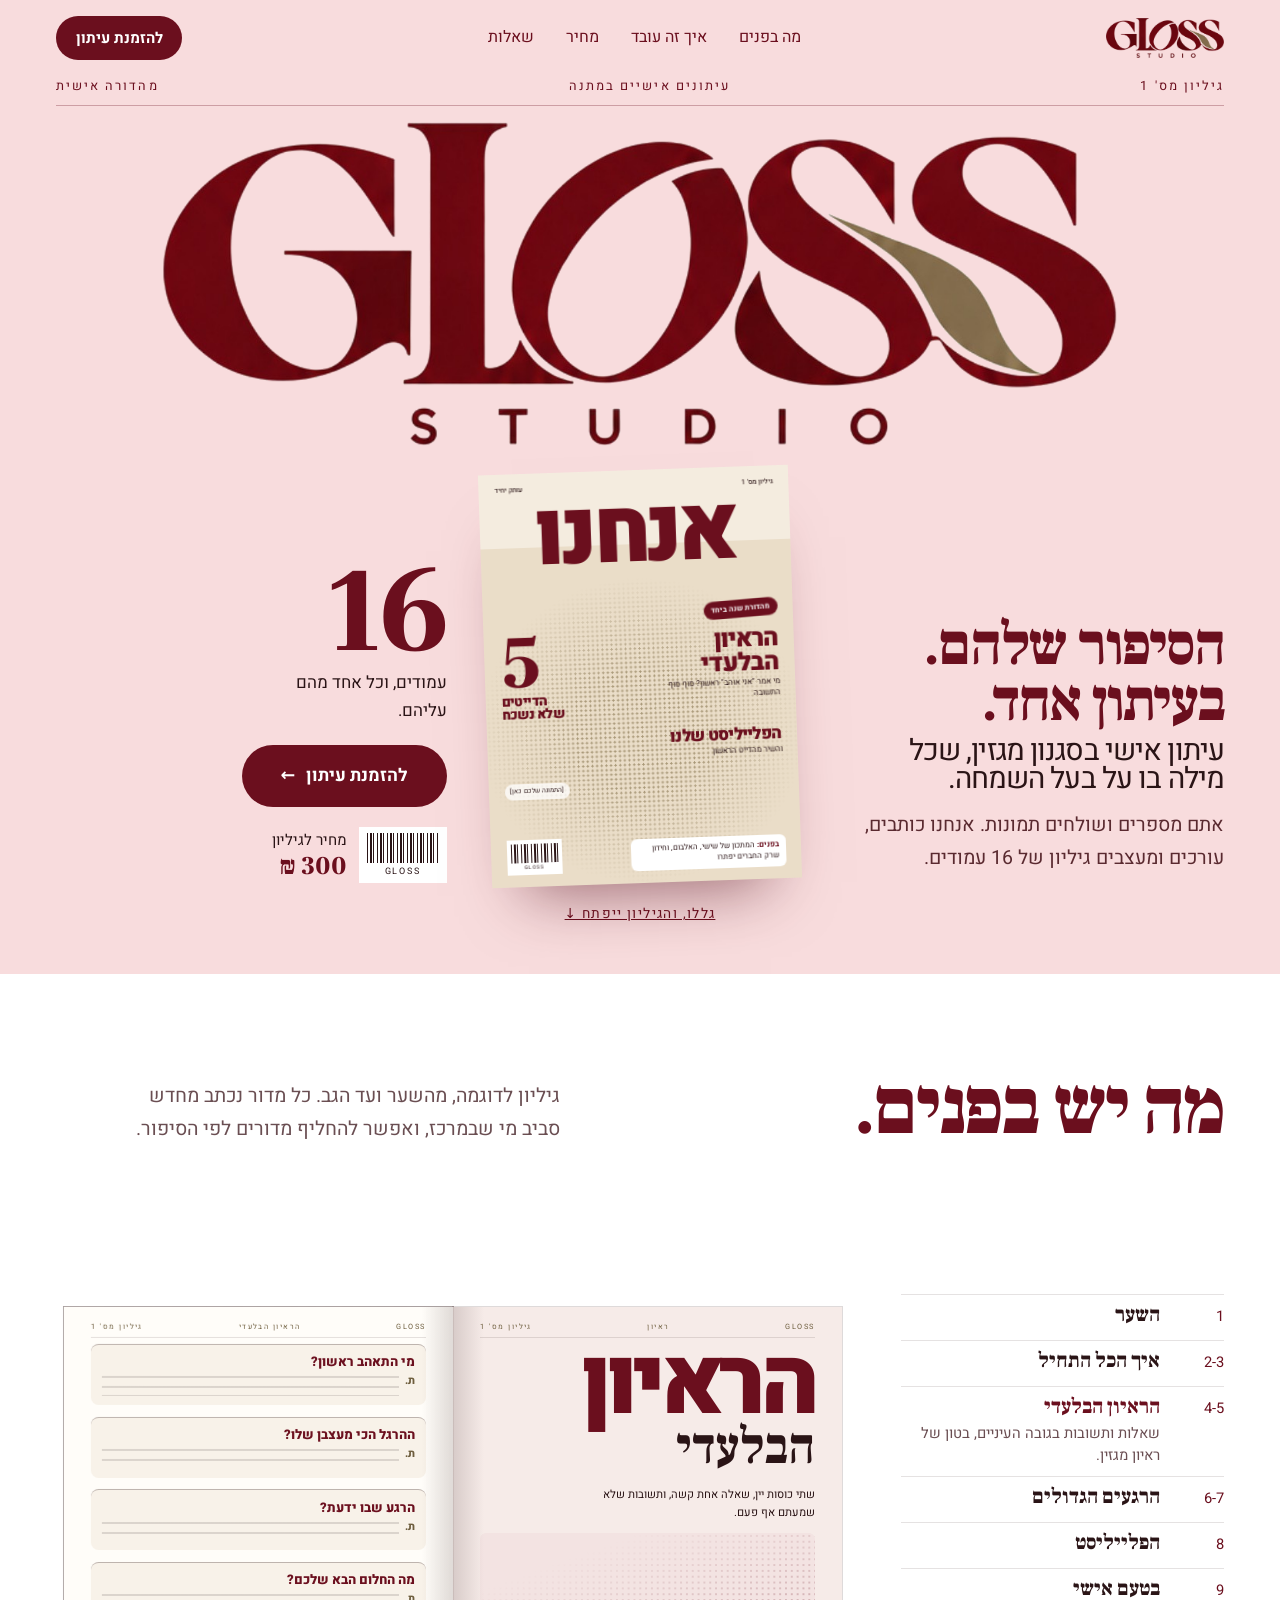
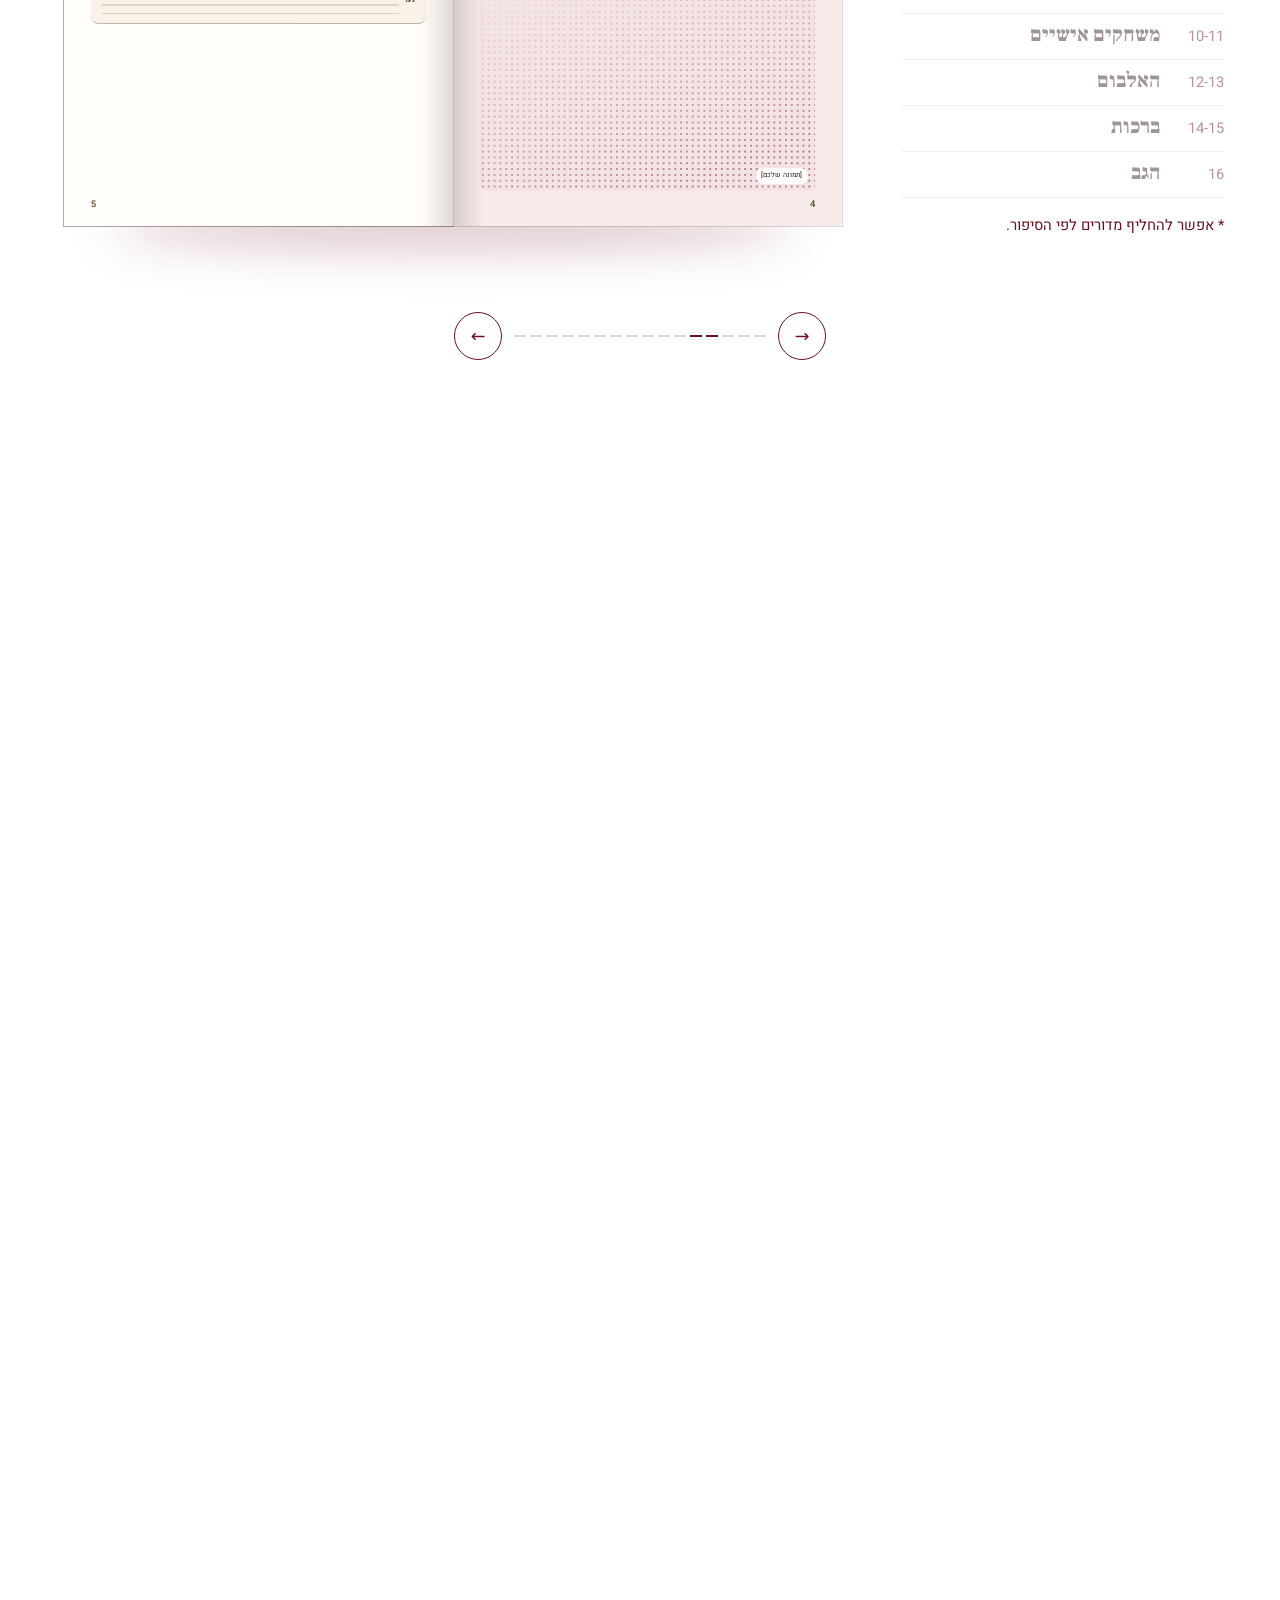
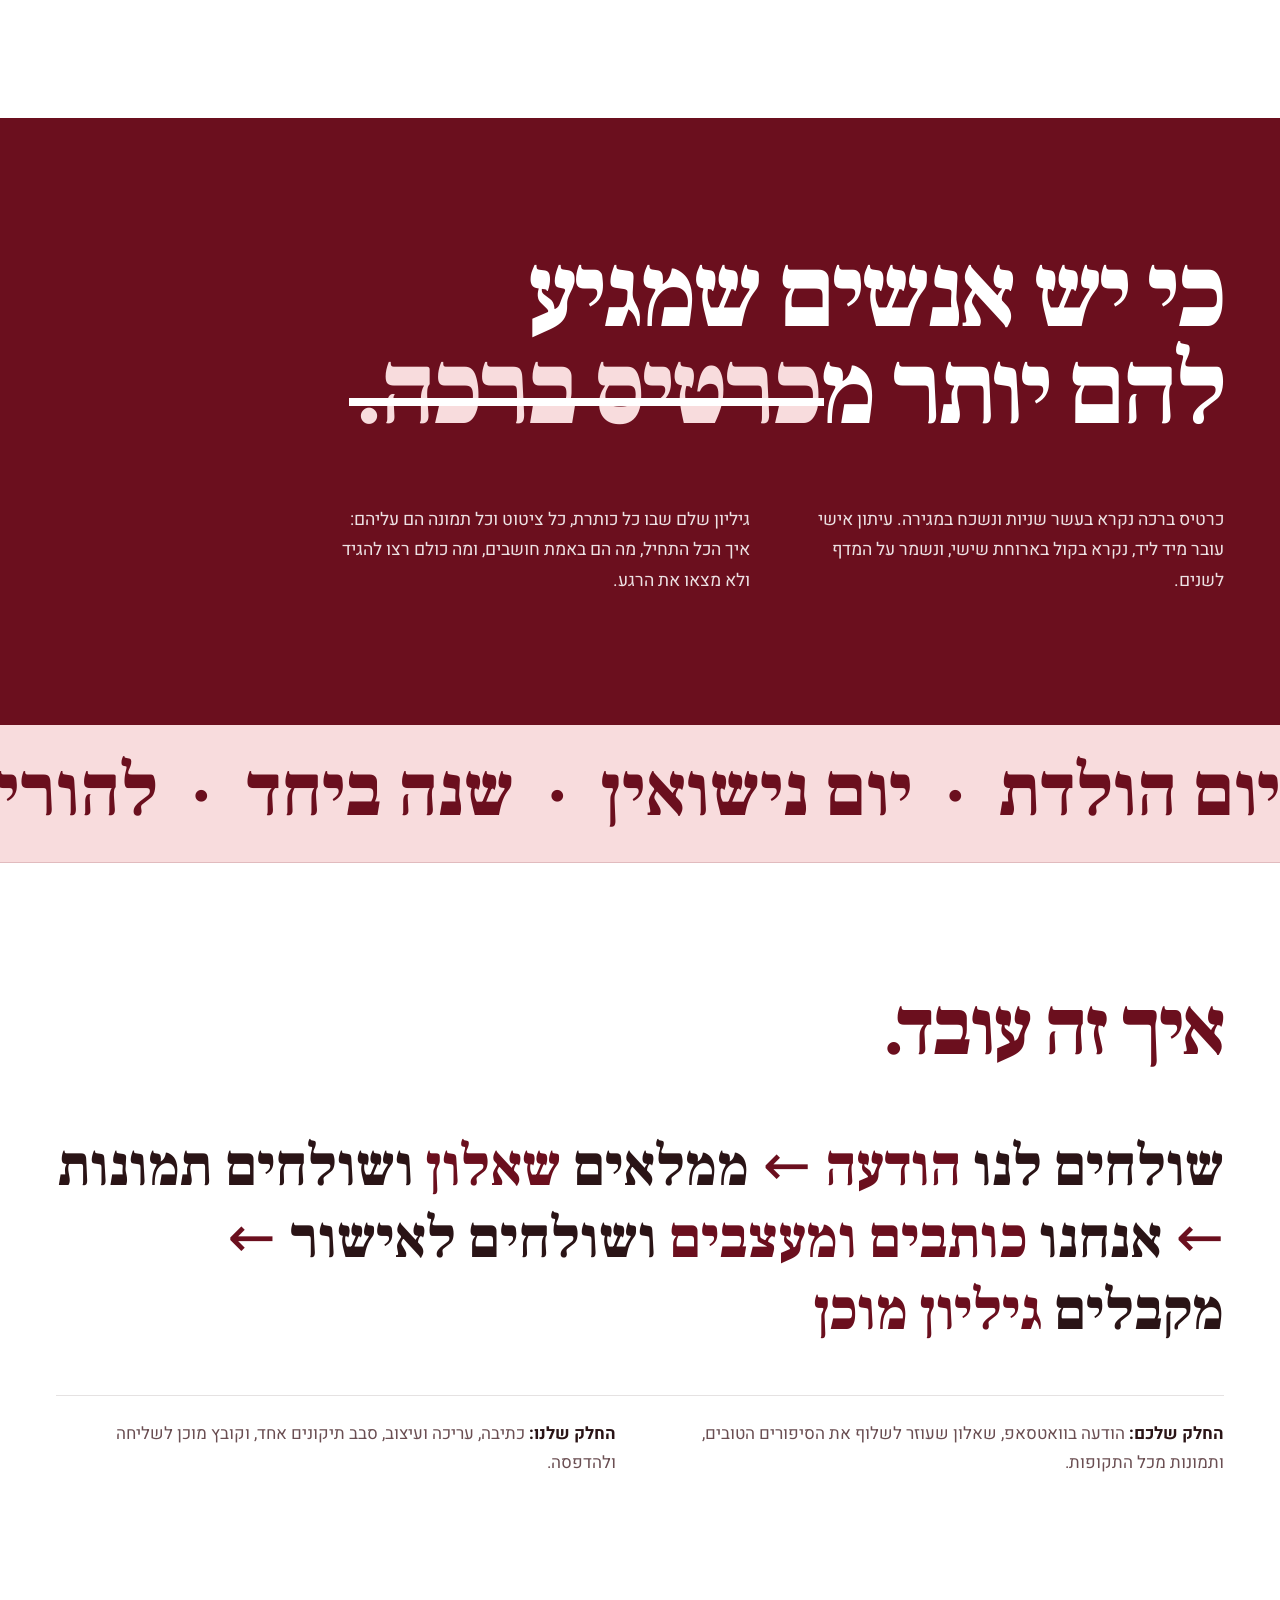
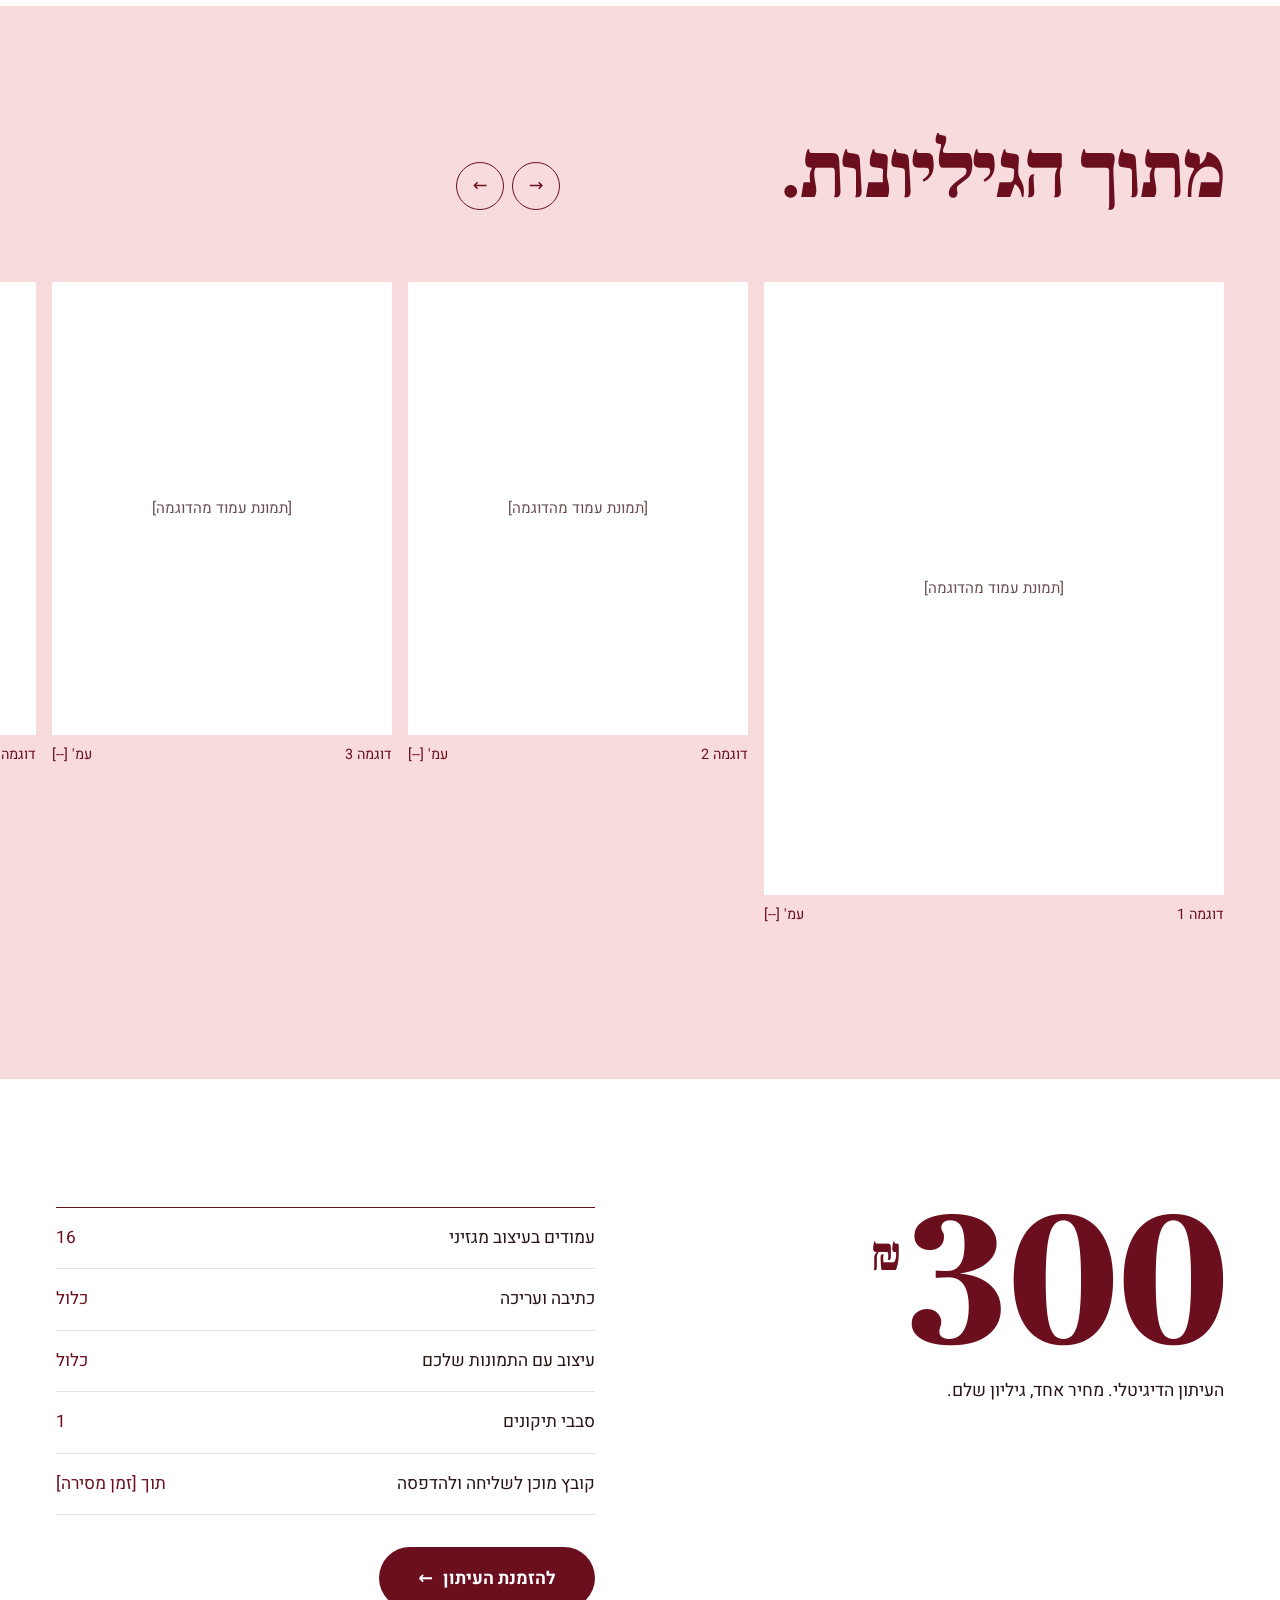
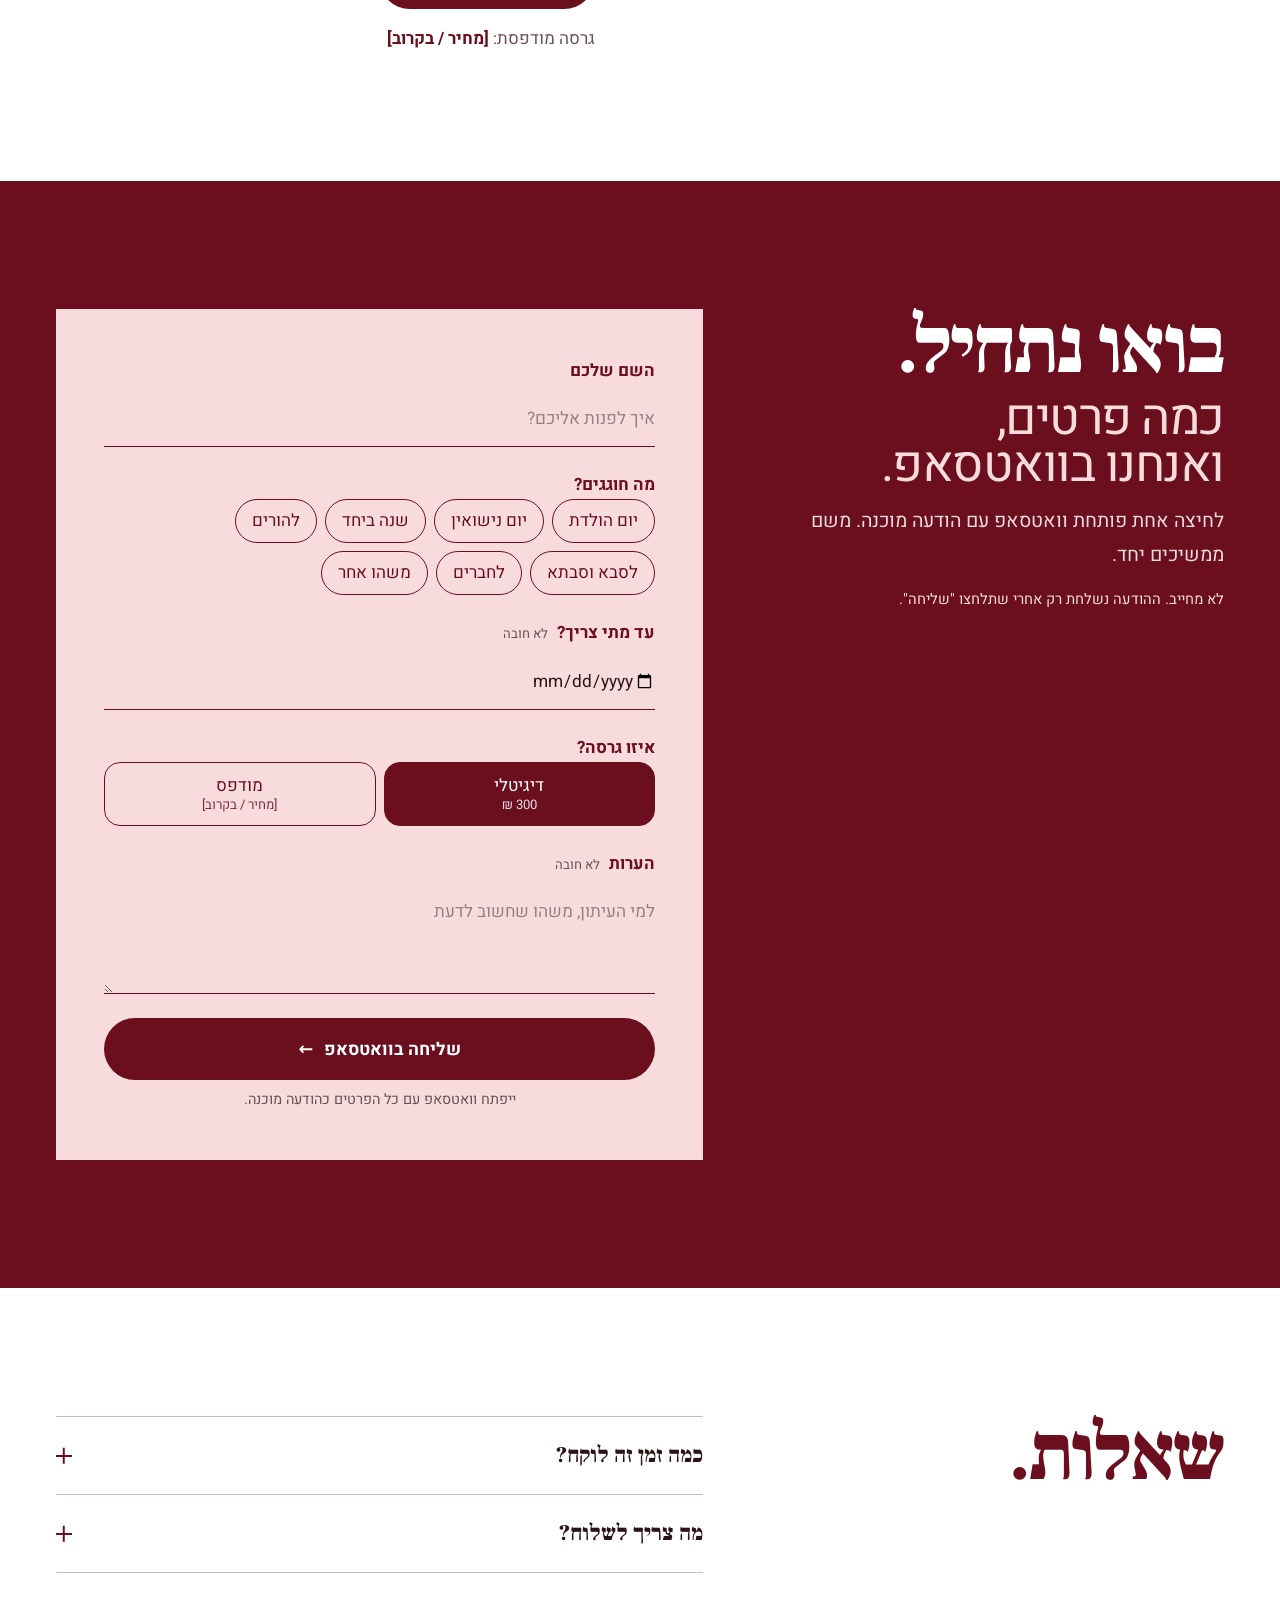
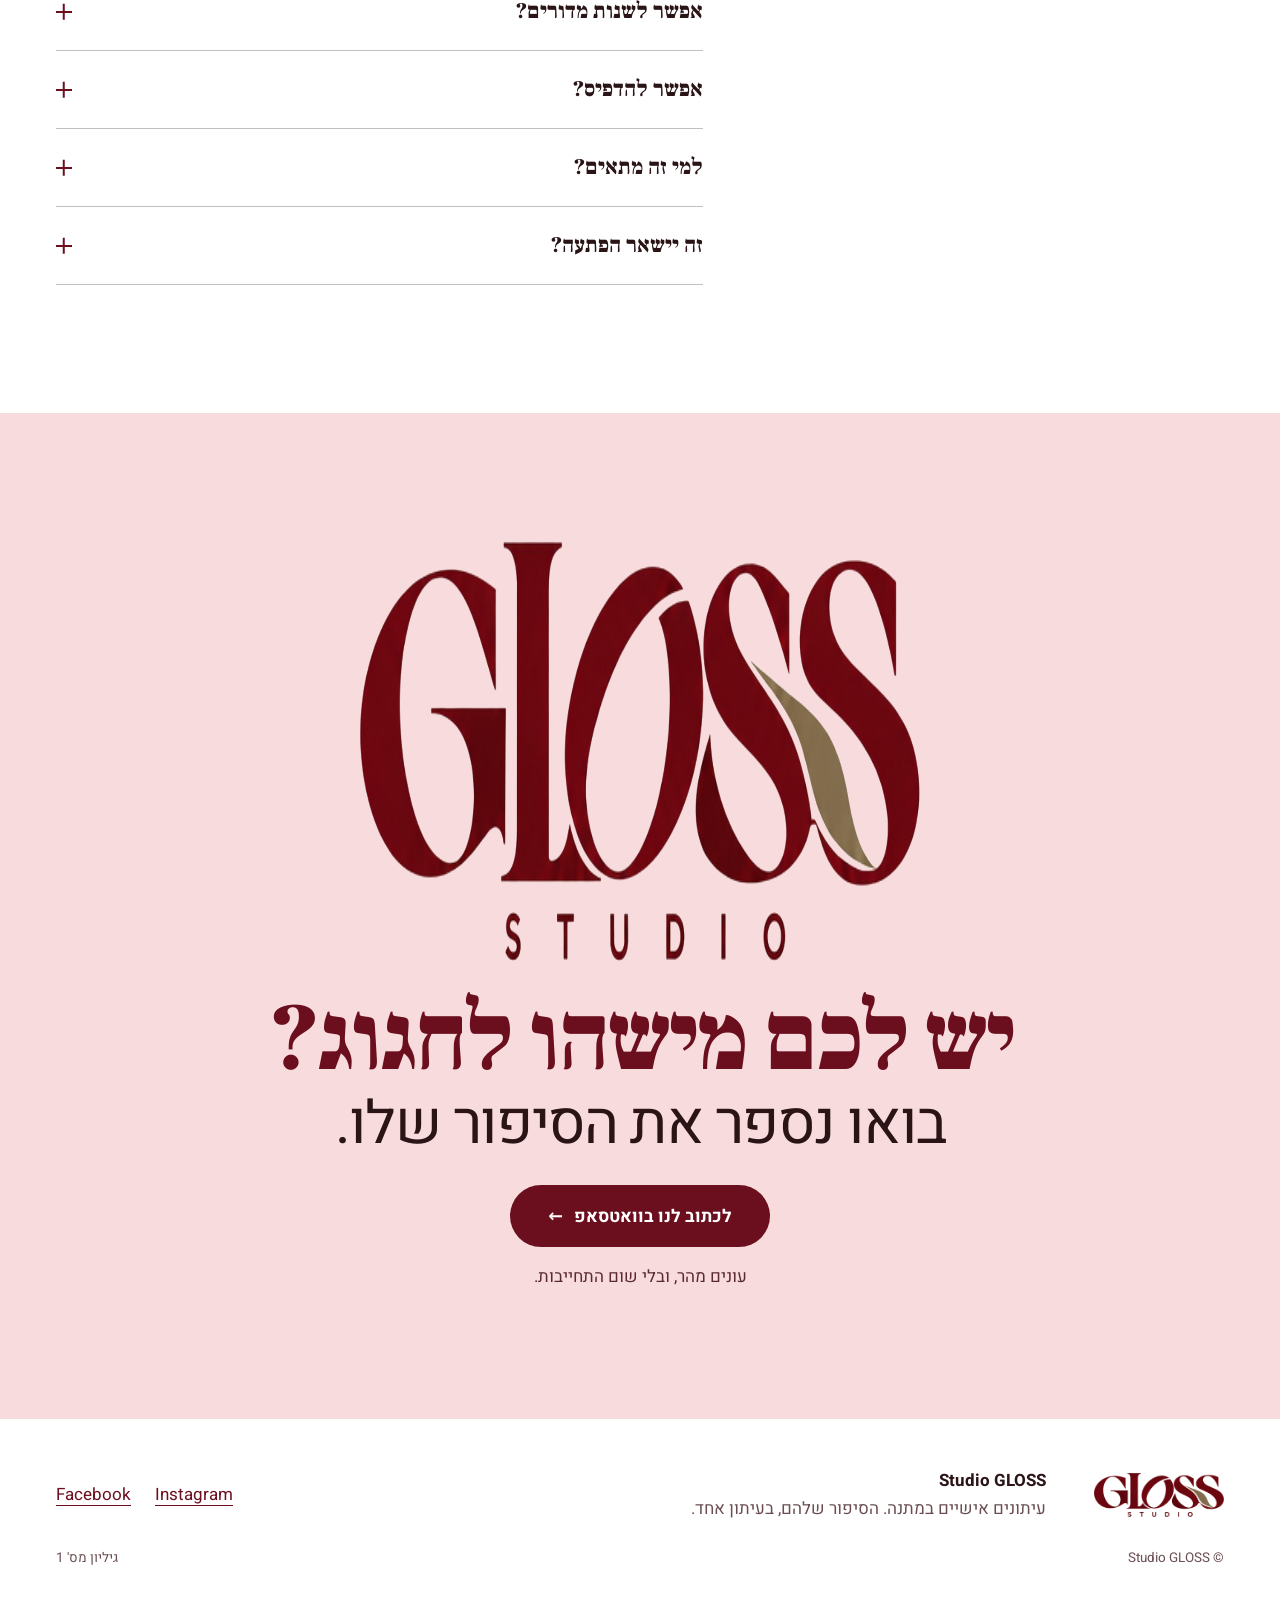
==== commit bf972982: "Redesign landing page: the page is a cover Built with the pixel-design-taste method: the real logo a" ====
--- a/index.html
+++ b/index.html
@@ -17,7 +17,7 @@
 <link href="https://fonts.googleapis.com/css2?family=Frank+Ruhl+Libre:wght@700;900&family=Heebo:wght@200;300;400;500;700;800;900&display=swap" rel="stylesheet">
 
 <style>
-/* Layout: powder pink + white + solid burgundy blocks. Split hero, giant Heebo in contrasting weights (900 / 200), pill buttons and round stickers. */
+/* Layout: the page is a cover. 60 powder pink / 30 burgundy / 10 white. The real logo is the masthead; cover lines carry the content; the issue opens on scroll. */
 :root{
   --blush:#F8DCDD;
   --blush-2:#FCEEEE;
@@ -55,8 +55,8 @@
 .sr-only{ position:absolute; width:1px; height:1px; overflow:hidden; clip:rect(0 0 0 0); white-space:nowrap; }
 
 /* type */
-.big{ margin:0; font-family:var(--display); font-weight:900; letter-spacing:-.055em; line-height:.88; color:var(--burgundy); text-wrap:balance; }
-.big .lt{ font-weight:200; color:var(--ink); letter-spacing:-.04em; }
+.big{ margin:0; font-family:var(--serif); font-weight:900; letter-spacing:-.03em; line-height:.95; color:var(--burgundy); text-wrap:balance; }
+.big .lt{ font-family:var(--sans); font-weight:400; color:var(--ink); letter-spacing:-.03em; font-size:.62em; display:block; margin-top:.2em; }
 .big .wh{ color:var(--white); }
 .h2{ font-size:clamp(3rem, 12vw, 7rem); }
 .lede{ margin:0; font-size:clamp(1.06rem,2.4vw,1.22rem); line-height:1.7; color:var(--ink-soft); max-width:40ch; text-wrap:pretty; }
@@ -78,268 +78,261 @@
 .sticker b small{ display:block; font-size:.42em; font-weight:700; letter-spacing:0; margin-top:3px; }
 @keyframes spin{ to{ transform:rotate(-360deg); } }
 
-/* header */
-.header{ position:fixed; inset:0 0 auto; z-index:60; height:var(--header-h); background:var(--white); transition:box-shadow .3s; }
-.header.scrolled{ box-shadow:0 1px 0 var(--line); }
+
+body{ background:var(--blush); }
+.big{ font-size:clamp(2.6rem,9vw,5rem); }
+/* header: logo hides while the masthead is on screen */
+.header{ position:fixed; inset:0 0 auto; z-index:60; height:var(--header-h); background:transparent; transition:background-color .3s, box-shadow .3s; }
+.header.scrolled{ background:var(--blush); box-shadow:0 1px 0 rgba(107,15,30,.16); }
 .header .wrap{ display:flex; align-items:center; justify-content:space-between; gap:12px; height:100%; }
 .logo img{ height:32px; width:auto; }
 @media (min-width:760px){ .logo img{ height:40px; } }
+.header .logo{ opacity:0; pointer-events:none; transition:opacity .3s; }
+.header.scrolled .logo{ opacity:1; pointer-events:auto; }
 .nav{ display:none; }
-.nav a{ text-decoration:none; font-size:.98rem; font-weight:500; padding:8px 14px; border-radius:999px; transition:background-color .25s; }
-.nav a:hover{ background:var(--blush); }
+.nav a{ text-decoration:none; font-size:1rem; padding:8px 0; color:var(--burgundy); border-bottom:1px solid transparent; transition:border-color .25s; }
+.nav a:hover{ border-bottom-color:var(--burgundy); }
 .header-actions{ display:flex; gap:8px; align-items:center; }
-.header .btn{ min-height:42px; padding:0 1.2em; font-size:.92rem; }
-.menu-btn{ background:var(--blush); border:0; min-height:42px; padding:0 1.1em; border-radius:999px; font-size:.9rem; font-weight:700; color:var(--burgundy); cursor:pointer; }
-@media (min-width:980px){ .nav{ display:flex; gap:4px; } .menu-btn{ display:none; } .header .btn{ min-height:46px; padding:0 1.5em; } }
-.mobile-nav{ position:fixed; inset:var(--header-h) 0 auto; z-index:59; background:var(--burgundy); padding:10px var(--gutter) 22px; clip-path:inset(0 0 100% 0); visibility:hidden; transition:clip-path .5s var(--ease), visibility 0s .5s; }
+.header .btn{ min-height:44px; padding:0 1.3em; font-size:.94rem; }
+.menu-btn{ background:transparent; border:1px solid var(--burgundy); min-height:44px; padding:0 1.1em; border-radius:999px; font-size:.94rem; color:var(--burgundy); cursor:pointer; }
+@media (min-width:980px){ .nav{ display:flex; gap:32px; } .menu-btn{ display:none; } }
+.mobile-nav{ position:fixed; inset:var(--header-h) 0 auto; z-index:59; background:var(--burgundy); padding:8px var(--gutter) 24px; clip-path:inset(0 0 100% 0); visibility:hidden; transition:clip-path .5s var(--ease), visibility 0s .5s; }
 .mobile-nav.open{ clip-path:inset(0); visibility:visible; transition:clip-path .5s var(--ease); }
 .mobile-nav ol{ list-style:none; margin:0; padding:0; }
-.mobile-nav li + li{ border-top:1px solid rgba(255,255,255,.18); }
-.mobile-nav a{ display:flex; justify-content:space-between; align-items:center; padding:12px 0; text-decoration:none; font-weight:900; font-size:2rem; letter-spacing:-.04em; color:#fff; }
-.mobile-nav a span{ font-size:.85rem; font-weight:500; color:var(--blush); letter-spacing:0; }
+.mobile-nav li + li{ border-top:1px solid rgba(255,255,255,.2); }
+.mobile-nav a{ display:flex; justify-content:space-between; align-items:center; padding:14px 0; text-decoration:none; font-family:var(--serif); font-weight:900; font-size:2rem; color:#fff; }
+.mobile-nav a span{ font-family:var(--sans); font-size:.86rem; font-weight:400; color:var(--blush); }
 @media (min-width:980px){ .mobile-nav{ display:none; } }
 
-/* hero: split */
-.hero{ padding-top:var(--header-h); }
-.hero-split{ display:grid; }
-@media (min-width:980px){ .hero-split{ grid-template-columns:1.05fr .95fr; min-height:calc(100svh - var(--header-h)); } }
-.hero-text{ background:var(--blush); padding:clamp(2.4rem,7vw,4rem) var(--gutter) clamp(2.6rem,7vw,4rem); display:flex; flex-direction:column; justify-content:center; }
-@media (min-width:980px){ .hero-text{ padding-inline:clamp(2rem,5vw,5.5rem) clamp(2rem,4vw,4rem); } }
-.issue{ font-size:.82rem; font-weight:700; letter-spacing:.18em; color:var(--burgundy); margin:0 0 1.2rem; }
-.hero h1{ font-size:clamp(4.2rem, 21vw, 9.6rem); }
-@media (min-width:980px){ .hero h1{ font-size:clamp(4.4rem, 7.4vw, 7.8rem); } .hero h1 .ln{ white-space:nowrap; } }
-.hero h1 .ln{ display:block; }
-.hero .lede{ margin-top:clamp(1.3rem,3vw,1.8rem); color:#5a2a30; }
-.hero-ctas{ display:flex; flex-wrap:wrap; gap:10px; margin-top:clamp(1.6rem,4vw,2.2rem); }
-.hero-ctas .btn{ flex:1 1 200px; }
-@media (min-width:560px){ .hero-ctas .btn{ flex:0 0 auto; } }
-.hero-facts{ display:flex; gap:clamp(1.4rem,4vw,2.6rem); margin-top:clamp(2rem,5vw,3rem); padding:0; list-style:none; }
-.hero-facts b{ display:block; font-size:clamp(1.6rem,5vw,2.2rem); font-weight:900; letter-spacing:-.04em; color:var(--burgundy); line-height:1; }
-.hero-facts span{ font-size:.86rem; color:#5a2a30; }
-.hero-visual{ position:relative; background:var(--burgundy); display:grid; place-items:center; overflow:hidden; padding:clamp(3rem,10vw,4rem) var(--gutter); min-height:min(120vw, 560px); }
-.hero-visual .ghost{ position:absolute; bottom:-.16em; left:-.04em; font-weight:900; font-size:clamp(14rem,62vw,30rem); line-height:1; letter-spacing:-.08em; color:rgba(255,255,255,.07); pointer-events:none; }
-.hero-visual .ring{ position:absolute; width:min(110vw,620px); aspect-ratio:1; border-radius:50%; border:1px solid rgba(248,220,221,.22); }
-.hero-visual .ring.r2{ width:min(80vw,450px); }
-.cover-hold{ position:relative; width:min(62vw,380px); aspect-ratio:3/4; z-index:2; }
-.cover-hold .tilt{ position:absolute; inset:0; transform:perspective(1300px) rotateY(var(--ry,-8deg)) rotateX(var(--rx,4deg)) rotate(3deg); transition:transform .9s var(--ease); box-shadow:0 50px 80px -30px rgba(20,0,5,.7); }
-.cover-hold .sticker{ top:-9%; left:-12%; }
-.cover-hold .gloss{ position:absolute; inset:0; overflow:hidden; pointer-events:none; z-index:7; transform:perspective(1300px) rotateY(var(--ry,-8deg)) rotateX(var(--rx,4deg)) rotate(3deg); }
-.cover-hold .gloss::before{ content:""; position:absolute; top:-30%; bottom:-30%; width:40%; left:-60%; background:linear-gradient(100deg, rgba(255,255,255,0), rgba(255,255,255,.45), rgba(255,255,255,0)); transform:skewX(-14deg); animation:sheen 6.5s var(--ease) 1.4s infinite; }
+/* ---------- HERO: the page is a cover ---------- */
+.hero{ position:relative; padding-top:var(--header-h); padding-bottom:clamp(2.4rem,6vw,3rem); overflow:hidden; }
+.dateline{ display:flex; justify-content:space-between; gap:16px; font-size:.8rem; letter-spacing:.16em; color:var(--burgundy); border-bottom:1px solid rgba(107,15,30,.3); padding-bottom:8px; }
+.dateline .mid{ display:none; }
+@media (min-width:760px){ .dateline .mid{ display:block; } }
+.masthead{ margin:clamp(8px,2vw,16px) auto 0; width:min(100%, calc(36svh * 2.945)); }
+.masthead img{ width:100%; height:auto; }
+.cover-grid{ position:relative; display:grid; gap:24px; margin-top:24px; }
+@media (min-width:980px){
+  .cover-grid{ grid-template-columns:1fr minmax(260px, 310px) 1fr; gap:clamp(24px,3vw,48px); align-items:end; margin-top:24px; }
+}
+.cl-main h1{ font-size:clamp(3rem, 13vw, 5rem); }
+.cl-main h1 .lt{ font-size:.5em; }
+.cl-main .lede{ margin-top:16px; color:#5a2a30; }
+@media (min-width:980px){ .cl-main{ padding-bottom:8px; } .cl-main h1{ font-size:clamp(3.2rem,4.6vw,4.6rem); } }
+.cl-side{ display:grid; gap:20px; align-content:end; }
+.cl-num b{ display:block; font-family:var(--serif); font-weight:900; color:var(--burgundy); font-size:clamp(5rem,16vw,7.5rem); line-height:.8; letter-spacing:-.04em; }
+.cl-num span{ display:block; margin-top:8px; font-size:1.06rem; color:var(--ink); max-width:18ch; }
+.cl-side .btn{ justify-self:start; }
+.price-flag{ display:flex; align-items:end; gap:12px; }
+.barcode-s{ background:var(--white); padding:6px 8px 4px; text-align:center; }
+.barcode-s i{ display:block; width:72px; height:30px; background:repeating-linear-gradient(90deg, var(--ink) 0 1px, transparent 1px 3px, var(--ink) 3px 5px, transparent 5px 6px, var(--ink) 6px 7px, transparent 7px 10px); }
+.barcode-s span{ display:block; font-size:9px; letter-spacing:.2em; margin-top:2px; }
+.price-flag p{ margin:0; font-size:.94rem; color:var(--ink); line-height:1.3; }
+.price-flag p b{ display:block; font-family:var(--serif); font-weight:900; font-size:1.6rem; color:var(--burgundy); }
+.cover-hold{ position:relative; width:min(72vw, 310px); aspect-ratio:3/4; justify-self:center; z-index:2; }
+.cover-hold .tilt{ position:absolute; inset:0; transform:perspective(1300px) rotateY(var(--ry,0deg)) rotateX(var(--rx,0deg)) rotate(-2deg); transition:transform .9s var(--ease); box-shadow:0 40px 60px -34px rgba(74,8,20,.55); }
+.cover-hold .gloss{ position:absolute; inset:0; overflow:hidden; pointer-events:none; z-index:7; transform:perspective(1300px) rotateY(var(--ry,0deg)) rotateX(var(--rx,0deg)) rotate(-2deg); }
+.cover-hold .gloss::before{ content:""; position:absolute; top:-30%; bottom:-30%; width:40%; left:-60%; background:linear-gradient(100deg, rgba(255,255,255,0), rgba(255,255,255,.45), rgba(255,255,255,0)); transform:skewX(-14deg); animation:sheen 6.5s var(--ease) 1.6s infinite; }
 @keyframes sheen{ 0%{ left:-60%; } 32%,100%{ left:140%; } }
-
-/* ticker */
-.ticker{ background:var(--white); border-bottom:1px solid var(--line); overflow:hidden; padding-block:clamp(14px,3vw,24px); }
-.ticker-track{ display:flex; width:max-content; animation:tick 44s linear infinite; }
-.ticker ul{ display:flex; list-style:none; margin:0; padding:0; flex:none; }
-.ticker li{ display:flex; align-items:center; white-space:nowrap; font-weight:900; font-size:clamp(2.2rem,8vw,5rem); line-height:1.1; letter-spacing:-.05em; color:var(--burgundy); }
-.ticker li:nth-child(even){ font-weight:200; color:var(--ink); }
-.ticker li::after{ content:""; width:.36em; height:.36em; border-radius:50%; background:var(--blush); margin-inline:.5em; flex:none; }
-@keyframes tick{ to{ transform:translateX(50%); } }
-
-/* sections */
-.section{ padding-block:clamp(4.5rem,11vw,8.5rem); position:relative; }
-.sec-head{ display:grid; gap:1.2rem; margin-bottom:clamp(2.4rem,6vw,4rem); }
-@media (min-width:900px){ .sec-head.split{ grid-template-columns:1.1fr .9fr; align-items:end; gap:3rem; } }
-.bg-blush{ background:var(--blush); }
-.bg-burg{ background:var(--burgundy); color:#fff; }
-.bg-burg .big{ color:#fff; }
-.bg-burg .big .lt{ color:var(--blush); }
-.bg-burg .lede{ color:rgba(255,255,255,.82); }
-
-/* why */
-.why-statement{ font-size:clamp(3rem,11vw,7.6rem); }
-.why-statement .x{ position:relative; white-space:nowrap; }
-.why-statement .x::after{ content:""; position:absolute; right:-.04em; left:-.04em; top:52%; height:.1em; border-radius:99px; background:var(--burgundy); transform:scaleX(var(--s,1)); transform-origin:right; transition:transform 1s var(--ease) .4s; }
-.js .why-statement:not(.in) .x::after{ --s:0; }
-.why-row{ display:grid; gap:12px; margin-top:clamp(2.4rem,6vw,4rem); }
-@media (min-width:860px){ .why-row{ grid-template-columns:1.3fr 1fr 1fr; } }
-.why-row > div{ border-radius:28px; padding:clamp(1.5rem,4vw,2.2rem); background:var(--blush-2); }
-.why-row > div:first-child{ background:var(--burgundy); color:#fff; }
-.why-row > div:first-child p{ color:rgba(255,255,255,.9); font-size:1.12rem; }
-.why-row h3{ margin:0 0 .4rem; font-weight:900; font-size:clamp(1.6rem,4.4vw,2.1rem); letter-spacing:-.04em; color:var(--burgundy); line-height:1; }
-.why-row p{ margin:0; color:var(--ink-soft); line-height:1.65; }
-
-/* inside */
-.inside{ background:var(--blush); position:relative; }
-.inside-intro{ padding-top:clamp(4.5rem,10vw,7rem); padding-bottom:clamp(.6rem,2vw,1.4rem); }
+.scroll-cue{ display:block; margin-top:20px; text-align:center; font-size:.86rem; letter-spacing:.1em; color:var(--burgundy); }
+@media (max-width:979px){ .cl-side{ grid-template-columns:1fr; } .cover-hold{ order:2; } .cl-main{ order:1; } .cl-side{ order:3; } }
+
+/* ---------- flip-through ---------- */
+.inside{ background:var(--white); position:relative; }
+.inside-intro{ padding-top:clamp(4rem,9vw,6rem); padding-bottom:8px; }
+.inside-intro .big{ font-size:clamp(2.6rem,9vw,5rem); max-width:16ch; }
 .flip{ position:relative; }
 .flip-sticky{ position:sticky; top:var(--header-h); height:calc(100svh - var(--header-h)); overflow:hidden; }
 .flip-inner{ display:grid; grid-template-rows:auto 1fr auto; gap:12px; height:100%; padding-block:12px 16px; position:relative; }
-@media (min-width:980px){ .flip-inner{ grid-template-columns:minmax(270px,.7fr) 1.6fr; grid-template-rows:1fr; gap:clamp(2rem,4vw,4rem); align-items:center; padding-block:24px; } }
+@media (min-width:980px){ .flip-inner{ grid-template-columns:minmax(260px,.65fr) 1.6fr; grid-template-rows:1fr; gap:clamp(2rem,4vw,4rem); align-items:center; padding-block:24px; } }
 .book-wrap{ position:relative; display:grid; place-items:center; min-height:0; align-self:stretch; height:100%; }
 .book{ position:relative; width:calc(var(--pw,300px) * var(--cols,2)); height:calc(var(--pw,300px) * 4 / 3); will-change:transform; }
-.book::before{ content:""; position:absolute; inset:auto 6% -4% 6%; height:8%; background:rgba(107,15,30,.35); filter:blur(24px); border-radius:50%; }
+.book::before{ content:""; position:absolute; inset:auto 6% -4% 6%; height:8%; background:rgba(107,15,30,.28); filter:blur(24px); border-radius:50%; }
 .leaf{ position:absolute; top:0; height:100%; width:var(--pw,300px); left:0; transform-origin:right center; transform-style:preserve-3d; will-change:transform; }
-.face{ position:absolute; inset:0; backface-visibility:hidden; -webkit-backface-visibility:hidden; box-shadow:0 1px 2px rgba(42,20,22,.15); }
+.face{ position:absolute; inset:0; backface-visibility:hidden; -webkit-backface-visibility:hidden; box-shadow:0 0 0 1px rgba(42,20,22,.08); }
 .face.back{ transform:rotateY(180deg); }
 .face .shade{ position:absolute; inset:0; pointer-events:none; z-index:20; opacity:0; background:linear-gradient(90deg, rgba(42,20,22,.02), rgba(42,20,22,.35)); }
 .face.back .shade{ background:linear-gradient(270deg, rgba(42,20,22,.02), rgba(42,20,22,.35)); }
 .face.front::after, .face.back::after{ content:""; position:absolute; top:0; bottom:0; width:8%; z-index:19; pointer-events:none; }
-.face.front::after{ right:0; background:linear-gradient(270deg, rgba(42,20,22,.16), rgba(42,20,22,0)); }
-.face.back::after{ left:0; background:linear-gradient(90deg, rgba(42,20,22,.16), rgba(42,20,22,0)); }
+.face.front::after{ right:0; background:linear-gradient(270deg, rgba(42,20,22,.15), rgba(42,20,22,0)); }
+.face.back::after{ left:0; background:linear-gradient(90deg, rgba(42,20,22,.15), rgba(42,20,22,0)); }
 .face.blank{ background:#FFFDF9; }
 .toc-panel{ display:none; }
 @media (min-width:980px){ .toc-panel{ display:block; } }
-.toc{ list-style:none; margin:0; padding:0; display:grid; gap:2px; }
-.toc li{ display:grid; grid-template-columns:3.4rem 1fr; gap:.6rem; align-items:baseline; padding:.5rem .9rem; border-radius:18px; cursor:pointer; opacity:.55; transition:background-color .35s, opacity .35s, transform .45s var(--spring); }
-.toc li:hover{ opacity:.9; }
-.toc li.on{ opacity:1; background:var(--burgundy); color:#fff; transform:scale(1.03); }
-.toc .n{ font-weight:800; font-size:.95rem; color:var(--burgundy); direction:ltr; text-align:right; }
-.toc li.on .n{ color:var(--blush); }
-.toc h3{ margin:0; font-weight:900; font-size:1.25rem; line-height:1.2; letter-spacing:-.03em; }
-.toc p{ margin:.15rem 0 0; font-size:.9rem; line-height:1.45; color:rgba(255,255,255,.85); max-height:0; overflow:hidden; transition:max-height .5s var(--ease); }
-.toc li.on p{ max-height:4.4em; }
-.toc-note{ margin:1rem .9rem 0; font-size:.9rem; color:var(--burgundy); font-weight:500; }
+.toc{ list-style:none; margin:0; padding:0; }
+.toc li{ display:grid; grid-template-columns:3.4rem 1fr; gap:.6rem; align-items:baseline; padding-block:.55rem; border-top:1px solid var(--line); cursor:pointer; opacity:.45; transition:opacity .35s; }
+.toc li:last-child{ border-bottom:1px solid var(--line); }
+.toc li:hover{ opacity:.8; }
+.toc li.on{ opacity:1; }
+.toc .n{ font-size:.92rem; color:var(--burgundy); direction:ltr; text-align:right; }
+.toc h3{ margin:0; font-family:var(--serif); font-weight:900; font-size:1.3rem; line-height:1.2; }
+.toc li.on h3{ color:var(--burgundy); }
+.toc p{ margin:.15rem 0 0; font-size:.92rem; line-height:1.5; color:var(--ink-soft); max-height:0; overflow:hidden; transition:max-height .5s var(--ease); }
+.toc li.on p{ max-height:4.5em; }
+.toc-note{ margin:1rem 0 0; font-size:.92rem; color:var(--burgundy); }
 .cap-m{ text-align:center; min-height:5.4em; }
-.cap-m .n{ display:inline-block; font-size:.8rem; font-weight:800; color:#fff; background:var(--burgundy); padding:3px 12px; border-radius:999px; }
-.cap-m h3{ margin:.35rem 0 0; font-weight:900; font-size:clamp(1.8rem,7.5vw,2.3rem); line-height:1; color:var(--burgundy); letter-spacing:-.045em; }
-.cap-m p{ margin:.25rem auto 0; font-size:.95rem; line-height:1.45; color:#5a2a30; max-width:32ch; }
+.cap-m .n{ font-size:.86rem; color:var(--burgundy); letter-spacing:.06em; }
+.cap-m h3{ margin:.2rem 0 0; font-family:var(--serif); font-weight:900; font-size:clamp(1.8rem,7.5vw,2.3rem); line-height:1.05; color:var(--burgundy); }
+.cap-m p{ margin:.25rem auto 0; font-size:.95rem; line-height:1.45; color:var(--ink-soft); max-width:32ch; }
 .cap-m .swap{ transition:opacity .3s var(--ease), transform .3s var(--ease); }
 .cap-m .swap.out{ opacity:0; transform:translateY(6px); }
 .flip-foot{ display:flex; align-items:center; justify-content:center; gap:12px; }
 .ticks{ display:flex; gap:4px; }
-.ticks i{ width:10px; height:4px; border-radius:4px; background:rgba(107,15,30,.22); transition:background-color .3s, width .4s var(--spring); }
-.ticks i.on{ background:var(--burgundy); width:20px; }
-.nav-btn{ width:48px; height:48px; border-radius:50%; border:0; background:var(--white); color:var(--burgundy); cursor:pointer; font-size:1.1rem; font-weight:700; display:grid; place-items:center; transition:transform .4s var(--spring), background-color .25s, color .25s; }
-.nav-btn:hover{ background:var(--burgundy); color:#fff; transform:scale(1.08); }
+.ticks i{ width:12px; height:2px; background:rgba(107,15,30,.2); transition:background-color .3s; }
+.ticks i.on{ background:var(--burgundy); }
+.nav-btn{ width:48px; height:48px; border-radius:50%; border:1px solid var(--burgundy); background:transparent; color:var(--burgundy); cursor:pointer; font-size:1.1rem; display:grid; place-items:center; transition:background-color .25s, color .25s; }
+.nav-btn:hover{ background:var(--burgundy); color:#fff; }
 @media (min-width:980px){ .cap-m{ display:none; } .flip-foot{ position:absolute; bottom:18px; left:50%; transform:translateX(-50%); } }
 
-/* samples: burgundy block */
-.strip{ list-style:none; margin:0; padding:10px var(--gutter) 30px; display:flex; gap:clamp(14px,2.2vw,26px); overflow-x:auto; scroll-snap-type:x mandatory; scroll-padding-inline:var(--gutter); scrollbar-width:none; }
+/* ---------- why: one statement, no cards ---------- */
+.why{ background:var(--burgundy); color:#fff; }
+.why .big{ color:#fff; font-size:clamp(2.8rem,10vw,6.4rem); max-width:15ch; }
+.why .big .x{ position:relative; color:var(--blush); white-space:nowrap; }
+.why .big .x::after{ content:""; position:absolute; right:-.04em; left:-.04em; top:55%; height:.08em; background:#fff; transform:scaleX(var(--s,1)); transform-origin:right; transition:transform 1s var(--ease) .4s; }
+.js .why .big:not(.in) .x::after{ --s:0; }
+.why-text{ display:grid; gap:24px; margin-top:clamp(2.4rem,6vw,4rem); max-width:900px; }
+@media (min-width:860px){ .why-text{ grid-template-columns:1fr 1fr; gap:48px; } }
+.why-text p{ margin:0; font-size:1.1rem; line-height:1.75; color:rgba(255,255,255,.88); }
+
+/* ---------- occasions ---------- */
+.ticker{ background:var(--blush); overflow:hidden; padding-block:clamp(16px,3vw,28px); border-bottom:1px solid rgba(107,15,30,.16); }
+.ticker-track{ display:flex; width:max-content; animation:tick 46s linear infinite; }
+.ticker ul{ display:flex; list-style:none; margin:0; padding:0; flex:none; }
+.ticker li{ display:flex; align-items:center; white-space:nowrap; font-family:var(--serif); font-weight:900; font-size:clamp(2.2rem,8vw,4.6rem); line-height:1.1; color:var(--burgundy); }
+.ticker li::after{ content:"·"; margin-inline:.45em; color:var(--burgundy); }
+@keyframes tick{ to{ transform:translateX(50%); } }
+
+/* ---------- sections ---------- */
+.section{ padding-block:clamp(4.5rem,10vw,8rem); position:relative; }
+.sec-head{ display:grid; gap:16px; margin-bottom:clamp(2.4rem,6vw,4rem); }
+@media (min-width:900px){ .sec-head.split{ grid-template-columns:1.1fr .9fr; align-items:end; gap:48px; } }
+.sec-head .big{ font-size:clamp(2.6rem,9vw,5rem); }
+
+/* how: a single sentence that reads like a route */
+.how{ background:var(--white); }
+.route{ margin:0; padding:0; list-style:none; font-family:var(--serif); font-weight:900; font-size:clamp(1.9rem,6.4vw,3.6rem); line-height:1.25; color:var(--ink); }
+.route li{ display:inline; }
+.route li::after{ content:" ← "; color:var(--burgundy); font-family:var(--sans); font-weight:400; }
+.route li:last-child::after{ content:""; }
+.route li em{ font-style:normal; color:var(--burgundy); }
+.route-notes{ display:grid; gap:24px; margin-top:clamp(2rem,5vw,3rem); padding-top:24px; border-top:1px solid var(--line); }
+@media (min-width:860px){ .route-notes{ grid-template-columns:1fr 1fr; gap:48px; } }
+.route-notes p{ margin:0; color:var(--ink-soft); line-height:1.7; }
+.route-notes b{ color:var(--ink); }
+
+/* samples */
+.samples{ background:var(--blush); }
+.strip{ list-style:none; margin:0; padding:8px var(--gutter) 24px; display:flex; gap:16px; overflow-x:auto; scroll-snap-type:x mandatory; scroll-padding-inline:var(--gutter); scrollbar-width:none; }
 .strip::-webkit-scrollbar{ display:none; }
-.strip li{ flex:0 0 clamp(230px,66vw,350px); scroll-snap-align:start; }
-.frame{ position:relative; aspect-ratio:3/4; background:var(--white); border-radius:22px; overflow:hidden; transition:transform .5s var(--spring); }
-.strip li:nth-child(even) .frame{ background:var(--blush); }
-.strip li:hover .frame{ transform:translateY(-8px) rotate(-1deg); }
+.strip li{ flex:0 0 clamp(230px,66vw,340px); scroll-snap-align:start; }
+.strip li:first-child{ flex-basis:clamp(260px,80vw,460px); }
+.frame{ position:relative; aspect-ratio:3/4; background:var(--white); overflow:hidden; }
 .frame img{ width:100%; height:100%; object-fit:cover; }
-.frame .lbl{ position:absolute; inset:0; display:grid; place-items:center; text-align:center; padding:20px; }
-.frame .lbl b{ display:block; font-weight:900; font-size:5rem; line-height:1; letter-spacing:-.06em; color:var(--burgundy); opacity:.18; }
-.frame .lbl span{ display:block; font-size:.92rem; color:var(--ink-soft); margin-top:.3rem; }
-.strip figcaption{ display:flex; justify-content:space-between; margin-top:12px; padding-inline:6px; font-size:.88rem; color:rgba(255,255,255,.75); }
-.strip figcaption b{ color:#fff; }
+.frame .lbl{ position:absolute; inset:0; display:grid; place-items:center; text-align:center; padding:24px; color:var(--ink-soft); font-size:.94rem; }
+.strip figcaption{ display:flex; justify-content:space-between; margin-top:8px; font-size:.9rem; color:var(--burgundy); }
 .strip-ctrl{ display:flex; gap:8px; }
 
-/* how */
-.steps{ list-style:none; margin:0; padding:0; display:grid; gap:12px; }
-@media (min-width:760px){ .steps{ grid-template-columns:repeat(2,1fr); } }
-@media (min-width:1100px){ .steps{ grid-template-columns:repeat(4,1fr); } }
-.steps li{ background:var(--blush-2); border-radius:28px; padding:clamp(1.4rem,3vw,1.9rem); transition:transform .45s var(--spring), background-color .3s; }
-.steps li:hover{ transform:translateY(-6px); background:var(--blush); }
-.steps .num{ display:block; font-weight:900; font-size:clamp(5rem,18vw,6.6rem); line-height:.8; letter-spacing:-.07em; color:var(--burgundy); margin-bottom:1rem; }
-.steps h3{ margin:0 0 .4rem; font-weight:900; font-size:clamp(1.35rem,3.6vw,1.5rem); letter-spacing:-.035em; line-height:1.15; text-wrap:balance; }
-.steps p{ margin:0; color:var(--ink-soft); line-height:1.6; }
-
-/* price */
-.price-grid{ display:grid; gap:clamp(3rem,7vw,4rem); align-items:center; }
-@media (min-width:900px){ .price-grid{ grid-template-columns:1fr 1fr; gap:clamp(3rem,7vw,7rem); } }
-.price .lede{ margin-top:1.2rem; }
-.ticket{ position:relative; background:var(--white); border-radius:32px; padding:clamp(1.7rem,5vw,2.8rem); box-shadow:0 40px 70px -40px rgba(107,15,30,.45); }
-.ticket .sticker{ top:-40px; left:-16px; width:110px; }
-.ticket h3{ margin:0; font-weight:800; font-size:1.25rem; }
-.amount{ display:flex; align-items:flex-start; gap:.2rem; color:var(--burgundy); margin:.3rem 0 1.2rem; }
-.amount b{ font-weight:900; font-size:clamp(6rem,27vw,9rem); line-height:.82; letter-spacing:-.08em; }
-.amount span{ font-size:clamp(1.8rem,6vw,2.4rem); font-weight:800; margin-top:.25em; }
-.includes{ list-style:none; margin:0 0 1.6rem; padding:0; display:grid; gap:8px; }
-.includes li{ display:flex; gap:12px; align-items:center; padding:.8rem 1rem; background:var(--blush-2); border-radius:16px; font-weight:500; }
-.includes li::before{ content:""; width:22px; height:22px; flex:none; border-radius:50%; background:var(--burgundy) url("data:image/svg+xml,%3Csvg xmlns='http://www.w3.org/2000/svg' viewBox='0 0 24 24' fill='none' stroke='white' stroke-width='3' stroke-linecap='round' stroke-linejoin='round'%3E%3Cpath d='M6 12.5l4 4 8-9'/%3E%3C/svg%3E") center/14px no-repeat; }
-.ticket .btn{ width:100%; }
-.printed{ margin-top:1rem; display:flex; justify-content:space-between; flex-wrap:wrap; gap:8px; padding:.9rem 1.1rem; border-radius:16px; border:1.5px solid var(--blush); }
-.printed b{ font-weight:800; }
-.printed span{ color:var(--burgundy); font-weight:500; }
+/* price: cover price, no card chrome */
+.price{ background:var(--white); }
+.price-grid{ display:grid; gap:48px; align-items:start; }
+@media (min-width:900px){ .price-grid{ grid-template-columns:1fr 1fr; gap:clamp(48px,7vw,96px); } }
+.amount{ display:flex; align-items:flex-start; gap:4px; color:var(--burgundy); }
+.amount b{ font-family:var(--serif); font-weight:900; font-size:clamp(7rem,30vw,12rem); line-height:.8; letter-spacing:-.04em; }
+.amount span{ font-family:var(--serif); font-weight:900; font-size:clamp(2rem,7vw,3rem); margin-top:.2em; }
+.price .sub{ margin:16px 0 0; font-size:1.1rem; color:var(--ink); }
+.includes{ list-style:none; margin:0 0 32px; padding:0; border-top:1px solid var(--burgundy); }
+.includes li{ padding:16px 0; border-bottom:1px solid var(--line); font-size:1.08rem; display:flex; justify-content:space-between; gap:16px; }
+.includes li span{ color:var(--burgundy); }
+.price .btn{ width:100%; }
+@media (min-width:560px){ .price .btn{ width:auto; } }
+.printed{ margin:16px 0 0; color:var(--ink-soft); }
+.printed b{ color:var(--burgundy); font-weight:700; }
 
 /* order */
-.order-grid{ display:grid; gap:clamp(2.4rem,6vw,4rem); }
-@media (min-width:980px){ .order-grid{ grid-template-columns:.85fr 1.15fr; gap:clamp(3rem,7vw,6rem); align-items:start; } .order-intro{ position:sticky; top:calc(var(--header-h) + 40px); } }
-.order-intro .lede{ margin-top:1.2rem; }
-.order-intro .small{ margin-top:1rem; font-size:.92rem; color:var(--blush); }
-.sheet{ background:var(--white); color:var(--ink); border-radius:32px; padding:clamp(1.5rem,5vw,2.8rem); }
-.form{ display:grid; gap:clamp(1.4rem,4vw,1.8rem); }
-.field{ display:grid; gap:.55rem; border:0; padding:0; margin:0; min-width:0; }
-.field > label, .field > legend{ font-size:1.12rem; font-weight:800; padding:0; letter-spacing:-.01em; }
-.opt{ font-size:.8rem; color:var(--ink-soft); font-weight:400; margin-inline-start:.4em; }
-.input{ width:100%; min-height:56px; padding:.8rem 1.15rem; background:var(--blush-2); border:2px solid transparent; border-radius:16px; font-size:1.06rem; -webkit-appearance:none; appearance:none; transition:border-color .25s, background-color .25s; }
-.input::placeholder{ color:#a08a8d; }
-.input:focus{ outline:0; border-color:var(--burgundy); background:#fff; }
-textarea.input{ min-height:110px; resize:vertical; line-height:1.6; }
+.order{ background:var(--burgundy); color:#fff; }
+.order .big{ color:#fff; }
+.order .big .lt{ color:var(--blush); }
+.order-grid{ display:grid; gap:48px; }
+@media (min-width:980px){ .order-grid{ grid-template-columns:.8fr 1.2fr; gap:clamp(48px,7vw,96px); align-items:start; } .order-intro{ position:sticky; top:calc(var(--header-h) + 40px); } }
+.order-intro .lede{ margin-top:16px; color:rgba(255,255,255,.85); }
+.order-intro .small{ margin-top:16px; font-size:.92rem; color:var(--blush); }
+.sheet{ background:var(--blush); color:var(--ink); padding:clamp(24px,5vw,48px); }
+.form{ display:grid; gap:24px; }
+.field{ display:grid; gap:8px; border:0; padding:0; margin:0; min-width:0; }
+.field > label, .field > legend{ font-size:1.06rem; font-weight:700; padding:0; color:var(--burgundy); }
+.opt{ font-size:.82rem; color:var(--ink-soft); font-weight:400; margin-inline-start:.4em; }
+.input{ width:100%; min-height:52px; padding:12px 0; background:transparent; border:0; border-bottom:1.5px solid var(--burgundy); border-radius:0; font-size:1.08rem; -webkit-appearance:none; appearance:none; }
+.input::placeholder{ color:#9c7f83; }
+.input:focus{ outline:0; border-bottom-width:3px; }
+textarea.input{ min-height:96px; resize:vertical; line-height:1.6; }
 input[type="date"].input{ text-align:right; display:block; min-width:0; }
 .chips{ display:flex; flex-wrap:wrap; gap:8px; }
 .chip{ position:relative; }
 .chip input{ position:absolute; inset:0; opacity:0; margin:0; cursor:pointer; }
-.chip span{ display:inline-flex; align-items:center; min-height:46px; padding:0 1.15em; border-radius:999px; background:var(--blush-2); font-weight:500; cursor:pointer; transition:background-color .25s, color .25s, transform .35s var(--spring); }
-.chip:hover span{ background:var(--blush); }
-.chip input:checked + span{ background:var(--burgundy); color:#fff; transform:scale(1.05); }
+.chip span{ display:inline-flex; align-items:center; min-height:44px; padding:0 16px; border-radius:999px; border:1px solid var(--burgundy); color:var(--burgundy); cursor:pointer; transition:background-color .2s, color .2s; }
+.chip input:checked + span{ background:var(--burgundy); color:#fff; }
 .chip input:focus-visible + span{ outline:2px solid var(--burgundy); outline-offset:3px; }
 .seg{ display:grid; grid-template-columns:1fr 1fr; gap:8px; }
-.seg .chip span{ width:100%; border-radius:18px; min-height:68px; flex-direction:column; justify-content:center; text-align:center; line-height:1.3; }
-.seg small{ font-size:.8rem; opacity:.85; font-weight:400; }
-.err{ display:none; color:var(--burgundy); font-size:.9rem; font-weight:700; }
+.seg .chip span{ width:100%; min-height:64px; border-radius:16px; flex-direction:column; justify-content:center; text-align:center; line-height:1.3; }
+.seg small{ font-size:.82rem; opacity:.85; }
+.err{ display:none; color:var(--burgundy); font-size:.92rem; font-weight:700; }
 .field.invalid .err{ display:block; }
-.field.invalid .input{ border-color:var(--burgundy); }
-.form-actions{ display:grid; gap:.7rem; }
+.form-actions{ display:grid; gap:8px; }
 .form-actions .btn{ width:100%; }
-.form-actions p{ margin:0; font-size:.88rem; color:var(--ink-soft); text-align:center; }
+.form-actions p{ margin:0; font-size:.9rem; color:var(--ink-soft); text-align:center; }
 .wa-fallback{ color:var(--burgundy); font-weight:700; text-align:center; text-underline-offset:4px; }
 
 /* faq */
-.faq-grid{ display:grid; gap:clamp(1.8rem,5vw,3rem); }
-@media (min-width:980px){ .faq-grid{ grid-template-columns:.8fr 1.2fr; gap:clamp(3rem,7vw,6rem); } }
-.qas{ display:grid; gap:8px; }
-.qa{ background:var(--blush-2); border-radius:22px; transition:background-color .3s; }
-.qa[open]{ background:var(--blush); }
-.qa summary{ list-style:none; cursor:pointer; display:flex; justify-content:space-between; align-items:center; gap:1rem; padding:1.2rem 1.4rem; font-weight:800; font-size:clamp(1.08rem,3.4vw,1.22rem); letter-spacing:-.01em; -webkit-tap-highlight-color:transparent; }
+.faq{ background:var(--white); }
+.faq-grid{ display:grid; gap:32px; }
+@media (min-width:980px){ .faq-grid{ grid-template-columns:.8fr 1.2fr; gap:clamp(48px,7vw,96px); } }
+.qa{ border-top:1px solid var(--line-2); }
+.qa:last-child{ border-bottom:1px solid var(--line-2); }
+.qa summary{ list-style:none; cursor:pointer; display:flex; justify-content:space-between; align-items:center; gap:16px; padding:20px 0; font-family:var(--serif); font-weight:900; font-size:clamp(1.2rem,3.6vw,1.4rem); -webkit-tap-highlight-color:transparent; }
 .qa summary::-webkit-details-marker{ display:none; }
-.qa .pm{ position:relative; width:34px; height:34px; flex:none; border-radius:50%; background:var(--white); transition:background-color .3s, transform .4s var(--spring); }
-.qa .pm::before, .qa .pm::after{ content:""; position:absolute; top:50%; left:50%; width:12px; height:2.5px; margin:-1.25px 0 0 -6px; background:var(--burgundy); border-radius:2px; transition:transform .4s var(--spring), background-color .3s; }
+.qa summary:hover{ color:var(--burgundy); }
+.qa .pm{ position:relative; width:16px; height:16px; flex:none; }
+.qa .pm::before, .qa .pm::after{ content:""; position:absolute; top:50%; left:0; width:100%; height:1.5px; background:var(--burgundy); transition:transform .4s var(--ease); }
 .qa .pm::after{ transform:rotate(90deg); }
-.qa[open] .pm{ background:var(--burgundy); transform:rotate(180deg); }
-.qa[open] .pm::before, .qa[open] .pm::after{ background:#fff; }
 .qa[open] .pm::after{ transform:rotate(0); }
-.qa .ans p{ margin:0; padding:0 1.4rem 1.4rem; color:#5a2a30; line-height:1.7; max-width:58ch; }
+.qa .ans p{ margin:0; padding:0 0 24px; color:var(--ink-soft); line-height:1.7; max-width:58ch; }
 
 /* finale */
-.finale{ text-align:center; overflow:hidden; }
-.finale .big{ font-size:clamp(3.4rem,14vw,8.8rem); }
-.finale .big .lt{ display:block; font-size:.6em; margin-top:.15em; }
-.finale .btn{ margin-top:clamp(2rem,5vw,2.8rem); }
-.finale .fine{ margin:1rem 0 0; color:#5a2a30; }
-.finale .float{ position:absolute; width:clamp(96px,15vw,180px); aspect-ratio:3/4; border-radius:6px; overflow:hidden; box-shadow:0 30px 44px -26px rgba(107,15,30,.55); z-index:0; animation:bob 7s ease-in-out infinite; }
-.finale .f1{ top:10%; right:3%; rotate:9deg; }
-.finale .f2{ bottom:8%; left:3%; rotate:-8deg; animation-delay:-3s; }
-.finale .wrap{ position:relative; z-index:1; }
-@keyframes bob{ 50%{ translate:0 -12px; } }
-@media (max-width:760px){ .finale .f1{ top:3%; right:-12%; } .finale .f2{ bottom:2%; left:-14%; } }
+.finale{ background:var(--blush); text-align:center; overflow:hidden; }
+.finale .masthead-sm{ width:min(80vw,560px); margin:0 auto 32px; }
+.finale .big{ font-size:clamp(2.8rem,11vw,6rem); }
+.finale .btn{ margin-top:32px; }
+.finale .fine{ margin:16px 0 0; color:#5a2a30; }
 
 /* footer */
-.footer{ padding-block:clamp(2.4rem,6vw,3.4rem) calc(5.5rem + env(safe-area-inset-bottom)); }
-@media (min-width:980px){ .footer{ padding-bottom:3rem; } }
-.footer-grid{ display:grid; gap:1.4rem; align-items:center; }
-@media (min-width:760px){ .footer-grid{ grid-template-columns:auto 1fr auto; gap:3rem; } }
-.footer .logo img{ height:46px; }
+.footer{ background:var(--white); padding-block:48px calc(88px + env(safe-area-inset-bottom)); }
+@media (min-width:980px){ .footer{ padding-bottom:48px; } }
+.footer-grid{ display:grid; gap:24px; align-items:center; }
+@media (min-width:760px){ .footer-grid{ grid-template-columns:auto 1fr auto; gap:48px; } }
+.footer .logo img{ height:44px; }
 .footer .about{ margin:0; color:var(--ink-soft); }
 .footer .about b{ color:var(--ink); }
-.social{ display:flex; gap:8px; list-style:none; margin:0; padding:0; }
-.social a{ display:inline-flex; align-items:center; min-height:44px; padding:0 1.2em; border-radius:999px; background:var(--blush); color:var(--burgundy); text-decoration:none; font-weight:700; transition:background-color .25s, color .25s; }
-.social a:hover{ background:var(--burgundy); color:#fff; }
-.footer-base{ margin-top:1.6rem; display:flex; justify-content:space-between; flex-wrap:wrap; gap:.6rem; font-size:.82rem; color:var(--ink-soft); }
+.social{ display:flex; gap:24px; list-style:none; margin:0; padding:0; }
+.social a{ color:var(--burgundy); text-underline-offset:5px; }
+.footer-base{ margin-top:24px; display:flex; justify-content:space-between; flex-wrap:wrap; gap:8px; font-size:.84rem; color:var(--ink-soft); }
 
 /* dock */
 .dock{ position:fixed; inset:auto 12px calc(12px + env(safe-area-inset-bottom)); z-index:50; transform:translateY(140%); transition:transform .5s var(--spring); }
 .dock.show{ transform:none; }
-.dock .btn{ width:100%; box-shadow:0 16px 30px -10px rgba(107,15,30,.55); }
+.dock .btn{ width:100%; }
 @media (min-width:980px){ .dock{ display:none; } }
 
-/* motion */
-.js .rv{ opacity:0; transform:translateY(26px); transition:opacity .9s var(--ease), transform 1s var(--ease); }
+/* motion: one authored moment (the cover lands, then opens on scroll) */
+.js .rv{ opacity:0; transform:translateY(20px); transition:opacity .9s var(--ease), transform 1s var(--ease); }
 .js .rv.in{ opacity:1; transform:none; }
 .js .rv[data-d="1"]{ transition-delay:.08s; } .js .rv[data-d="2"]{ transition-delay:.16s; } .js .rv[data-d="3"]{ transition-delay:.24s; }
-.js .hero h1 .ln{ opacity:0; transform:translateY(35%); transition:opacity .8s var(--ease), transform 1.1s var(--spring); }
-.js .hero h1 .ln-2{ transition-delay:.12s; }
-.js .hero.in h1 .ln{ opacity:1; transform:none; }
-.js .cover-hold{ opacity:0; transform:translateY(60px) rotate(-8deg) scale(.9); transition:opacity 1s var(--ease) .3s, transform 1.4s var(--spring) .3s; }
+.js .masthead{ clip-path:inset(0 0 100% 0); transition:clip-path 1.2s var(--ease); }
+.js .hero.in .masthead{ clip-path:inset(0 0 -2% 0); }
+.js .cover-hold{ opacity:0; transform:translateY(80px) scale(.94); transition:opacity 1s var(--ease) .4s, transform 1.4s var(--spring) .4s; }
 .js .hero.in .cover-hold{ opacity:1; transform:none; }
 @media (prefers-reduced-motion:reduce){
-  .js .rv, .js .hero h1 .ln, .js .cover-hold{ opacity:1 !important; transform:none !important; transition:none !important; }
-  .sticker svg, .p8 .vinyl, .ticker-track, .finale .float, .cover-hold .gloss::before{ animation:none !important; }
+  .js .rv, .js .masthead, .js .cover-hold{ opacity:1 !important; transform:none !important; clip-path:none !important; transition:none !important; }
+  .p8 .vinyl, .ticker-track, .cover-hold .gloss::before{ animation:none !important; }
   .ticker ul[aria-hidden]{ display:none; }
   .ticker ul{ flex-wrap:wrap; justify-content:center; padding-inline:var(--gutter); }
   .ticker-track{ width:auto; }
@@ -506,7 +499,7 @@
 <nav class="mobile-nav" id="mobile-nav" aria-label="ניווט">
   <ol>
     <li><a href="#inside">מה בפנים <span>16 עמודים</span></a></li>
-    <li><a href="#how">איך זה עובד <span>4 צעדים</span></a></li>
+    <li><a href="#how">איך זה עובד <span>מהודעה לגיליון</span></a></li>
     <li><a href="#price">מחיר <span>300 ₪</span></a></li>
     <li><a href="#faq">שאלות <span>ותשובות</span></a></li>
   </ol>
@@ -514,60 +507,36 @@
 
 <main id="main">
 
+<!-- ============ HERO: the page is a cover ============ -->
 <section class="hero" id="top">
-  <div class="hero-split">
-    <div class="hero-text">
-      <p class="issue">STUDIO GLOSS · גיליון מס' 1</p>
-      <h1 class="big"><span class="ln ln-1">הסיפור שלהם.</span><span class="ln ln-2 wh">בעיתון אחד.</span></h1>
-      <p class="lede rv" data-d="2">עיתון אישי של 16 עמודים בסגנון מגזין, שכל מילה בו על בעל השמחה. אתם מספרים ושולחים תמונות, אנחנו כותבים, עורכים ומעצבים.</p>
-      <div class="hero-ctas rv" data-d="3">
-        <a class="btn btn-lg" href="#order">להזמנת עיתון <span class="arr" aria-hidden="true">&larr;</span></a>
-        <a class="btn btn-white btn-lg" href="#inside">מה יש בגיליון</a>
+  <div class="wrap">
+    <div class="dateline"><span>גיליון מס' 1</span><span class="mid">עיתונים אישיים במתנה</span><span>מהדורה אישית</span></div>
+    <div class="masthead"><img src="gloss-logo.png" alt="Studio GLOSS" width="1240" height="421"></div>
+    <div class="cover-grid">
+      <div class="cl-main">
+        <h1 class="big rv">הסיפור שלהם. בעיתון אחד.<span class="lt">עיתון אישי בסגנון מגזין, שכל מילה בו על בעל השמחה.</span></h1>
+        <p class="lede rv" data-d="1">אתם מספרים ושולחים תמונות. אנחנו כותבים, עורכים ומעצבים גיליון של 16 עמודים.</p>
       </div>
-      <ul class="hero-facts rv" data-d="3">
-        <li><b>16</b><span>עמודים</span></li>
-        <li><b>1</b><span>סבב תיקונים</span></li>
-        <li><b>300 ₪</b><span>דיגיטלי</span></li>
-      </ul>
-    </div>
-    <div class="hero-visual">
-      <span class="ring" aria-hidden="true"></span><span class="ring r2" aria-hidden="true"></span>
-      <span class="ghost" aria-hidden="true">16</span>
       <div class="cover-hold" role="img" aria-label="שער של גיליון לדוגמה">
         <div class="tilt" id="tilt" data-page="0"></div>
         <div class="gloss" aria-hidden="true"></div>
-        <div class="sticker" aria-hidden="true">
-          <svg viewBox="0 0 200 200"><defs><path id="circ" d="M100,100 m-76,0 a76,76 0 1,1 152,0 a76,76 0 1,1 -152,0"/></defs><circle cx="100" cy="100" r="98" fill="#F8DCDD"/><text font-family="Heebo, sans-serif" font-size="19" font-weight="800" fill="#6B0F1E" letter-spacing="2"><textPath href="#circ">מתנה שלא שוכחים · מתנה שלא שוכחים · </textPath></text></svg>
-          <b>16<small>עמודים</small></b>
-        </div>
       </div>
-    </div>
+      <div class="cl-side rv" data-d="2">
+        <div class="cl-num"><b>16</b><span>עמודים, וכל אחד מהם עליהם.</span></div>
+        <a class="btn btn-lg" href="#order">להזמנת עיתון <span class="arr" aria-hidden="true">&larr;</span></a>
+        <div class="price-flag"><div class="barcode-s" aria-hidden="true"><i></i><span>GLOSS</span></div><p>מחיר לגיליון<b>300 ₪</b></p></div>
+      </div>
+    </div>
+    <a class="scroll-cue rv" data-d="3" href="#inside">גללו, והגיליון ייפתח &darr;</a>
   </div>
 </section>
 
-<div class="ticker" aria-label="לאילו אירועים">
-  <div class="ticker-track">
-    <ul><li>יום הולדת</li><li>יום נישואין</li><li>שנה ביחד</li><li>להורים</li><li>לסבא וסבתא</li><li>לחברים</li></ul>
-    <ul aria-hidden="true"><li>יום הולדת</li><li>יום נישואין</li><li>שנה ביחד</li><li>להורים</li><li>לסבא וסבתא</li><li>לחברים</li></ul>
-  </div>
-</div>
-
-<section class="section why" id="why">
-  <div class="wrap">
-    <h2 class="big why-statement rv">כי יש אנשים שמגיע להם <span class="lt">יותר מ<span class="x">כרטיס ברכה.</span></span></h2>
-    <div class="why-row">
-      <div class="rv"><p>כרטיס ברכה נקרא בעשר שניות ונשכח במגירה. עיתון אישי עובר מיד ליד, נקרא בקול בארוחת שישי, ונשמר לשנים. גיליון שלם שבו כל כותרת, כל ציטוט וכל תמונה הם עליהם.</p></div>
-      <div class="rv" data-d="1"><h3>כתוב עליהם</h3><p>כל מדור נכתב מהסיפורים שלכם, לא מתבנית.</p></div>
-      <div class="rv" data-d="2"><h3>נראה כמו מגזין</h3><p>שער, ראיון, טופ 5 ואלבום. בדיוק כמו בדוכן.</p></div>
-    </div>
-  </div>
-</section>
-
+<!-- ============ INSIDE: the reveal ============ -->
 <section class="inside" id="inside" aria-label="מה יש בגיליון">
   <div class="wrap inside-intro">
-    <div class="sec-head split">
-      <h2 class="big h2 rv">16 עמודים. <span class="lt">וכל מילה עליהם.</span></h2>
-      <p class="lede rv" data-d="1" style="color:#5a2a30">גללו, והגיליון ידפדף לבד. ככה נראה גיליון לדוגמה מהשער ועד הגב. המדורים גמישים: אפשר להחליף מדורים לפי הסיפור.</p>
+    <div class="sec-head split" style="margin-bottom:0">
+      <h2 class="big rv">מה יש בפנים.</h2>
+      <p class="lede rv" data-d="1">גיליון לדוגמה, מהשער ועד הגב. כל מדור נכתב מחדש סביב מי שבמרכז, ואפשר להחליף מדורים לפי הסיפור.</p>
     </div>
   </div>
   <div class="flip" id="flip">
@@ -589,10 +558,46 @@
   </div>
 </section>
 
-<section class="section samples bg-burg" id="samples">
+<!-- ============ WHY ============ -->
+<section class="section why" id="why">
+  <div class="wrap">
+    <h2 class="big rv">כי יש אנשים שמגיע להם יותר מ<span class="x">כרטיס ברכה.</span></h2>
+    <div class="why-text">
+      <p class="rv">כרטיס ברכה נקרא בעשר שניות ונשכח במגירה. עיתון אישי עובר מיד ליד, נקרא בקול בארוחת שישי, ונשמר על המדף לשנים.</p>
+      <p class="rv" data-d="1">גיליון שלם שבו כל כותרת, כל ציטוט וכל תמונה הם עליהם: איך הכל התחיל, מה הם באמת חושבים, ומה כולם רצו להגיד ולא מצאו את הרגע.</p>
+    </div>
+  </div>
+</section>
+
+<div class="ticker" aria-label="לאילו אירועים">
+  <div class="ticker-track">
+    <ul><li>יום הולדת</li><li>יום נישואין</li><li>שנה ביחד</li><li>להורים</li><li>לסבא וסבתא</li><li>לחברים</li></ul>
+    <ul aria-hidden="true"><li>יום הולדת</li><li>יום נישואין</li><li>שנה ביחד</li><li>להורים</li><li>לסבא וסבתא</li><li>לחברים</li></ul>
+  </div>
+</div>
+
+<!-- ============ HOW: one sentence ============ -->
+<section class="section how" id="how">
+  <div class="wrap">
+    <div class="sec-head"><h2 class="big rv">איך זה עובד.</h2></div>
+    <ol class="route rv">
+      <li>שולחים לנו <em>הודעה</em></li>
+      <li>ממלאים <em>שאלון</em> ושולחים תמונות</li>
+      <li>אנחנו <em>כותבים ומעצבים</em> ושולחים לאישור</li>
+      <li>מקבלים <em>גיליון מוכן</em></li>
+    </ol>
+    <div class="route-notes">
+      <p class="rv"><b>החלק שלכם:</b> הודעה בוואטסאפ, שאלון שעוזר לשלוף את הסיפורים הטובים, ותמונות מכל התקופות.</p>
+      <p class="rv" data-d="1"><b>החלק שלנו:</b> כתיבה, עריכה ועיצוב, סבב תיקונים אחד, וקובץ מוכן לשליחה ולהדפסה.</p>
+    </div>
+  </div>
+</section>
+
+<!-- ============ SAMPLES ============ -->
+<section class="section samples" id="samples">
   <div class="wrap">
     <div class="sec-head split">
-      <h2 class="big h2 rv">הצצה <span class="lt">לעמודים אמיתיים.</span></h2>
+      <h2 class="big rv">מתוך הגיליונות.</h2>
       <div class="strip-ctrl rv" data-d="1">
         <button class="nav-btn" type="button" id="strip-prev" aria-label="הקודם">&rarr;</button>
         <button class="nav-btn" type="button" id="strip-next" aria-label="הבא">&larr;</button>
@@ -601,61 +606,42 @@
   </div>
   <!-- להחלפה: בתוך כל .frame מכניסים <img src="page-1.jpg" alt="..."> ומוחקים את .lbl -->
   <ul class="strip" id="strip" aria-label="עמודים לדוגמה">
-    <li class="rv"><figure style="margin:0"><div class="frame"><div class="lbl"><div><b>1</b><span>[תמונת עמוד מהדוגמה]</span></div></div></div><figcaption><b>דוגמה 1</b><span>עמ' [--]</span></figcaption></figure></li>
-    <li class="rv" data-d="1"><figure style="margin:0"><div class="frame"><div class="lbl"><div><b>2</b><span>[תמונת עמוד מהדוגמה]</span></div></div></div><figcaption><b>דוגמה 2</b><span>עמ' [--]</span></figcaption></figure></li>
-    <li class="rv" data-d="2"><figure style="margin:0"><div class="frame"><div class="lbl"><div><b>3</b><span>[תמונת עמוד מהדוגמה]</span></div></div></div><figcaption><b>דוגמה 3</b><span>עמ' [--]</span></figcaption></figure></li>
-    <li class="rv" data-d="3"><figure style="margin:0"><div class="frame"><div class="lbl"><div><b>4</b><span>[תמונת עמוד מהדוגמה]</span></div></div></div><figcaption><b>דוגמה 4</b><span>עמ' [--]</span></figcaption></figure></li>
-    <li class="rv"><figure style="margin:0"><div class="frame"><div class="lbl"><div><b>5</b><span>[תמונת עמוד מהדוגמה]</span></div></div></div><figcaption><b>דוגמה 5</b><span>עמ' [--]</span></figcaption></figure></li>
-    <li class="rv" data-d="1"><figure style="margin:0"><div class="frame"><div class="lbl"><div><b>6</b><span>[תמונת עמוד מהדוגמה]</span></div></div></div><figcaption><b>דוגמה 6</b><span>עמ' [--]</span></figcaption></figure></li>
+    <li class="rv"><figure style="margin:0"><div class="frame"><div class="lbl">[תמונת עמוד מהדוגמה]</div></div><figcaption><span>דוגמה 1</span><span>עמ' [--]</span></figcaption></figure></li>
+    <li class="rv" data-d="1"><figure style="margin:0"><div class="frame"><div class="lbl">[תמונת עמוד מהדוגמה]</div></div><figcaption><span>דוגמה 2</span><span>עמ' [--]</span></figcaption></figure></li>
+    <li class="rv" data-d="2"><figure style="margin:0"><div class="frame"><div class="lbl">[תמונת עמוד מהדוגמה]</div></div><figcaption><span>דוגמה 3</span><span>עמ' [--]</span></figcaption></figure></li>
+    <li class="rv" data-d="3"><figure style="margin:0"><div class="frame"><div class="lbl">[תמונת עמוד מהדוגמה]</div></div><figcaption><span>דוגמה 4</span><span>עמ' [--]</span></figcaption></figure></li>
+    <li class="rv"><figure style="margin:0"><div class="frame"><div class="lbl">[תמונת עמוד מהדוגמה]</div></div><figcaption><span>דוגמה 5</span><span>עמ' [--]</span></figcaption></figure></li>
+    <li class="rv" data-d="1"><figure style="margin:0"><div class="frame"><div class="lbl">[תמונת עמוד מהדוגמה]</div></div><figcaption><span>דוגמה 6</span><span>עמ' [--]</span></figcaption></figure></li>
   </ul>
 </section>
 
-<section class="section how" id="how">
-  <div class="wrap">
-    <div class="sec-head split">
-      <h2 class="big h2 rv">איך זה <span class="lt">עובד.</span></h2>
-      <p class="lede rv" data-d="1">ארבעה צעדים, ואתם עושים רק את השניים הראשונים.</p>
-    </div>
-    <ol class="steps">
-      <li class="rv"><span class="num">1</span><h3>שולחים הודעה</h3><p>כותבים לנו בוואטסאפ ומספרים למי העיתון ומה חוגגים.</p></li>
-      <li class="rv" data-d="1"><span class="num">2</span><h3>ממלאים שאלון ושולחים תמונות</h3><p>שאלון שעוזר לשלוף את הסיפורים הטובים, ותמונות מכל התקופות.</p></li>
-      <li class="rv" data-d="2"><span class="num">3</span><h3>אנחנו כותבים, מעצבים ושולחים לאישור</h3><p>כותבים, עורכים ומעצבים את הגיליון, ושולחים אליכם לאישור ולתיקונים.</p></li>
-      <li class="rv" data-d="3"><span class="num">4</span><h3>מקבלים גיליון מוכן</h3><p>קובץ מוכן לשליחה ולהדפסה. נשאר רק לראות את הפנים שלהם.</p></li>
-    </ol>
-  </div>
-</section>
-
-<section class="section price bg-blush" id="price">
+<!-- ============ PRICE: cover price ============ -->
+<section class="section price" id="price">
   <div class="wrap price-grid">
     <div class="rv">
-      <h2 class="big h2">מחיר אחד. <span class="lt">גיליון שלם.</span></h2>
-      <p class="lede" style="color:#5a2a30">בלי חבילות ובלי אותיות קטנות. כל מה שצריך כדי שהגיליון ייצא מושלם, כבר בפנים.</p>
-    </div>
-    <div class="ticket rv" data-d="1">
-      <div class="sticker" aria-hidden="true">
-        <svg viewBox="0 0 200 200"><defs><path id="circ2" d="M100,100 m-76,0 a76,76 0 1,1 152,0 a76,76 0 1,1 -152,0"/></defs><circle cx="100" cy="100" r="98" fill="#6B0F1E"/><text font-family="Heebo, sans-serif" font-size="19" font-weight="800" fill="#F8DCDD" letter-spacing="2"><textPath href="#circ2">הכל כלול · הכל כלול · הכל כלול · </textPath></text></svg>
-        <b style="color:#fff">GLOSS</b>
-      </div>
-      <h3>העיתון הדיגיטלי</h3>
       <div class="amount"><b>300</b><span>₪</span></div>
+      <p class="sub">העיתון הדיגיטלי. מחיר אחד, גיליון שלם.</p>
+    </div>
+    <div class="rv" data-d="1">
       <ul class="includes">
-        <li>16 עמודים בעיצוב מגזיני</li>
-        <li>כתיבה ועריכה</li>
-        <li>עיצוב עם התמונות שלכם</li>
-        <li>סבב תיקונים אחד</li>
-        <li>קובץ מוכן לשליחה ולהדפסה תוך [זמן מסירה]</li>
+        <li>עמודים בעיצוב מגזיני<span>16</span></li>
+        <li>כתיבה ועריכה<span>כלול</span></li>
+        <li>עיצוב עם התמונות שלכם<span>כלול</span></li>
+        <li>סבבי תיקונים<span>1</span></li>
+        <li>קובץ מוכן לשליחה ולהדפסה<span>תוך [זמן מסירה]</span></li>
       </ul>
       <a class="btn btn-lg" href="#order">להזמנת העיתון <span class="arr" aria-hidden="true">&larr;</span></a>
-      <div class="printed"><b>גרסה מודפסת</b><span>[מחיר / בקרוב]</span></div>
+      <p class="printed">גרסה מודפסת: <b>[מחיר / בקרוב]</b></p>
     </div>
   </div>
 </section>
 
-<section class="section order bg-burg" id="order">
+<!-- ============ ORDER ============ -->
+<section class="section order" id="order">
   <div class="wrap order-grid">
     <div class="order-intro rv">
-      <h2 class="big h2">בואו <span class="lt">נתחיל.</span></h2>
-      <p class="lede">כמה פרטים קצרים, ולחיצה אחת פותחת וואטסאפ עם הודעה מוכנה. משם ממשיכים יחד.</p>
+      <h2 class="big">בואו נתחיל.<span class="lt">כמה פרטים, ואנחנו בוואטסאפ.</span></h2>
+      <p class="lede">לחיצה אחת פותחת וואטסאפ עם הודעה מוכנה. משם ממשיכים יחד.</p>
       <p class="small">לא מחייב. ההודעה נשלחת רק אחרי שתלחצו "שליחה".</p>
     </div>
     <div class="sheet rv" data-d="1">
@@ -703,10 +689,11 @@
   </div>
 </section>
 
+<!-- ============ FAQ ============ -->
 <section class="section faq" id="faq">
   <div class="wrap faq-grid">
-    <h2 class="big h2 rv">שאלות <span class="lt">ותשובות.</span></h2>
-    <div class="qas rv" data-d="1">
+    <h2 class="big rv">שאלות.</h2>
+    <div class="rv" data-d="1">
       <details class="qa"><summary>כמה זמן זה לוקח?<span class="pm" aria-hidden="true"></span></summary><div class="ans"><p>מהרגע שקיבלנו את השאלון והתמונות, הגיליון מוכן תוך [זמן מסירה]. יש לכם תאריך קרוב? כתבו לנו ונבדוק מה אפשר.</p></div></details>
       <details class="qa"><summary>מה צריך לשלוח?<span class="pm" aria-hidden="true"></span></summary><div class="ans"><p>תשובות לשאלון שנשלח אליכם בוואטסאפ, ותמונות: מהילדות, מרגעים גדולים ומהיומיום. אתם מספרים, אנחנו בוחרים, כותבים ומעצבים.</p></div></details>
       <details class="qa"><summary>אפשר לשנות מדורים?<span class="pm" aria-hidden="true"></span></summary><div class="ans"><p>בהחלט. תוכן העניינים הוא נקודת פתיחה, ואפשר להחליף מדורים לפי הסיפור: מדור על התחביב, על הטיול הגדול, על המשפחה, או כל דבר שמתאים להם.</p></div></details>
@@ -717,11 +704,11 @@
   </div>
 </section>
 
-<section class="section finale bg-blush" id="contact">
-  <div class="float f1" data-page="3" aria-hidden="true"></div>
-  <div class="float f2" data-page="9" aria-hidden="true"></div>
+<!-- ============ FINALE ============ -->
+<section class="section finale" id="contact">
   <div class="wrap">
-    <h2 class="big rv">יש לכם מישהו לחגוג? <span class="lt">בואו נספר את הסיפור שלו.</span></h2>
+    <img class="masthead-sm rv" src="gloss-logo.png" alt="" width="1240" height="421">
+    <h2 class="big rv">יש לכם מישהו לחגוג?<span class="lt">בואו נספר את הסיפור שלו.</span></h2>
     <a class="btn btn-lg rv" data-d="2" data-wa href="https://wa.me/972503850012" target="_blank" rel="noopener">לכתוב לנו בוואטסאפ <span class="arr" aria-hidden="true">&larr;</span></a>
     <p class="fine rv" data-d="3">עונים מהר, ובלי שום התחייבות.</p>
   </div>
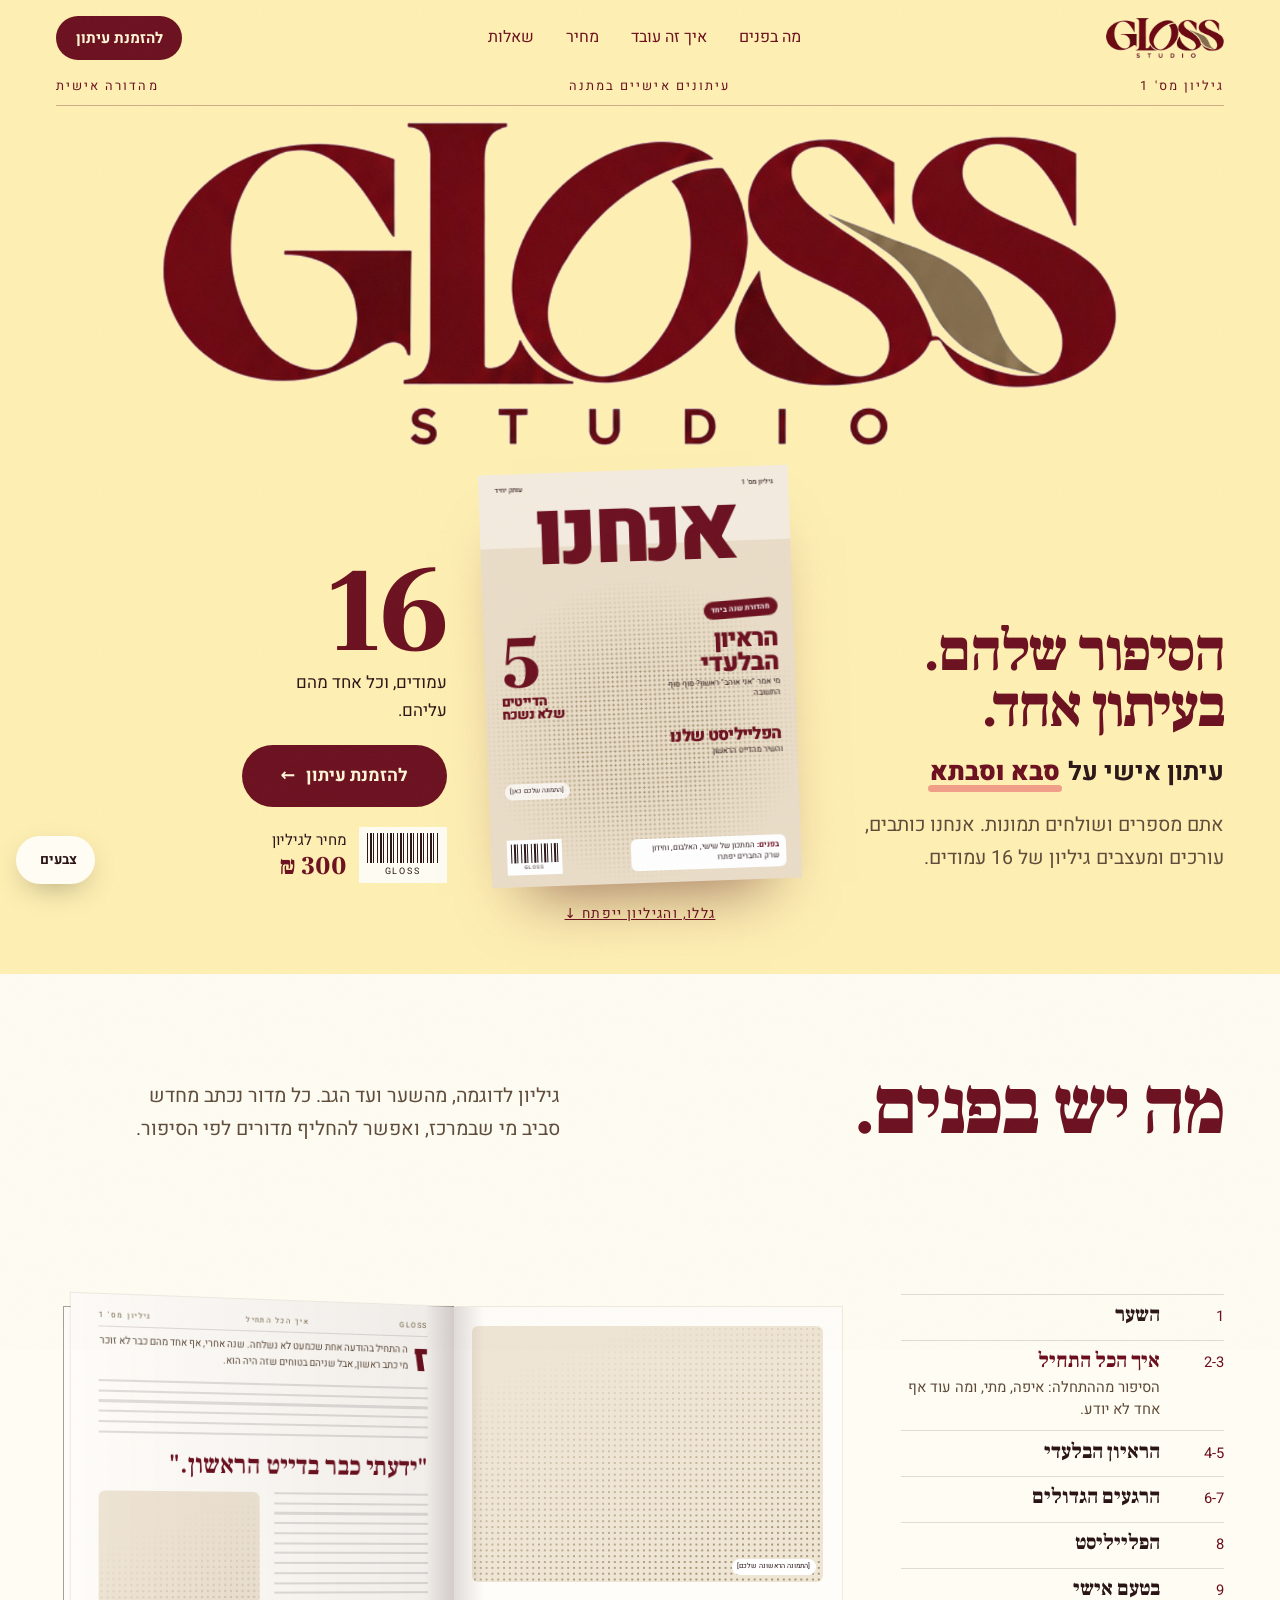
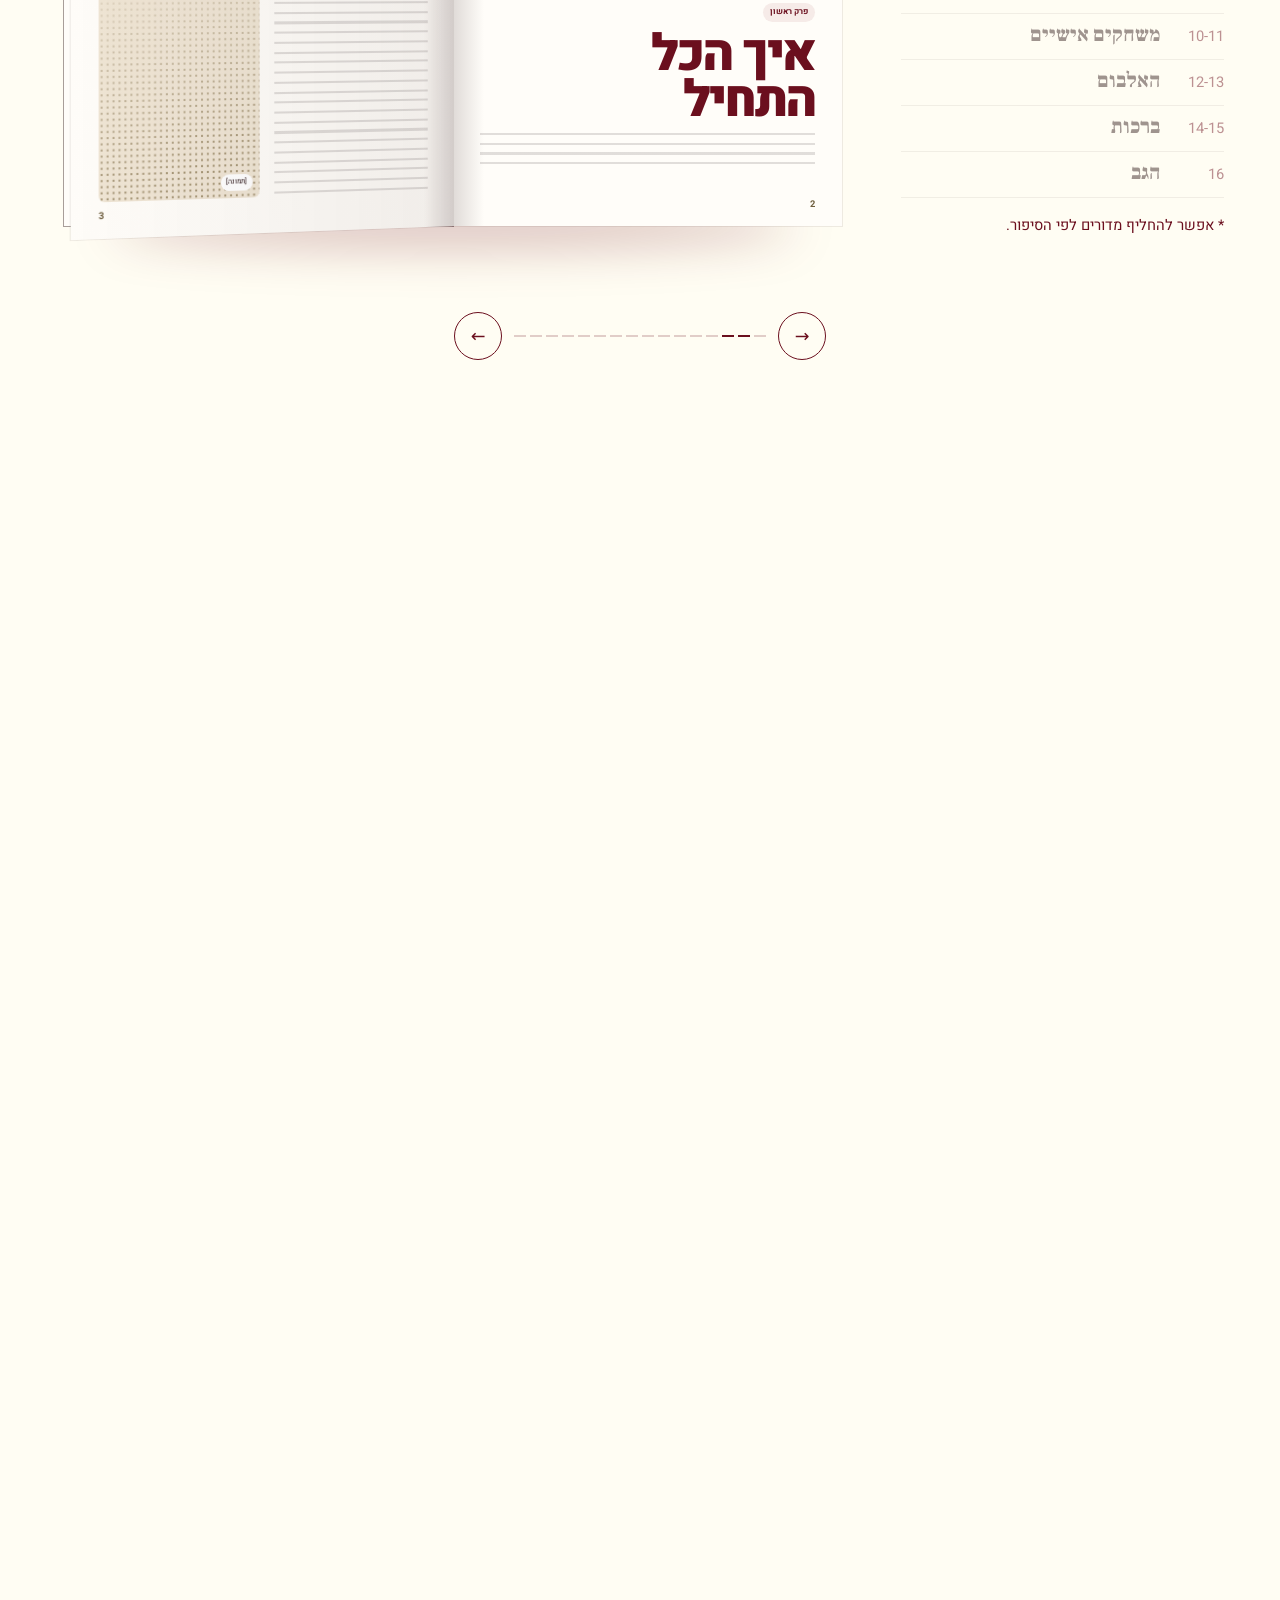
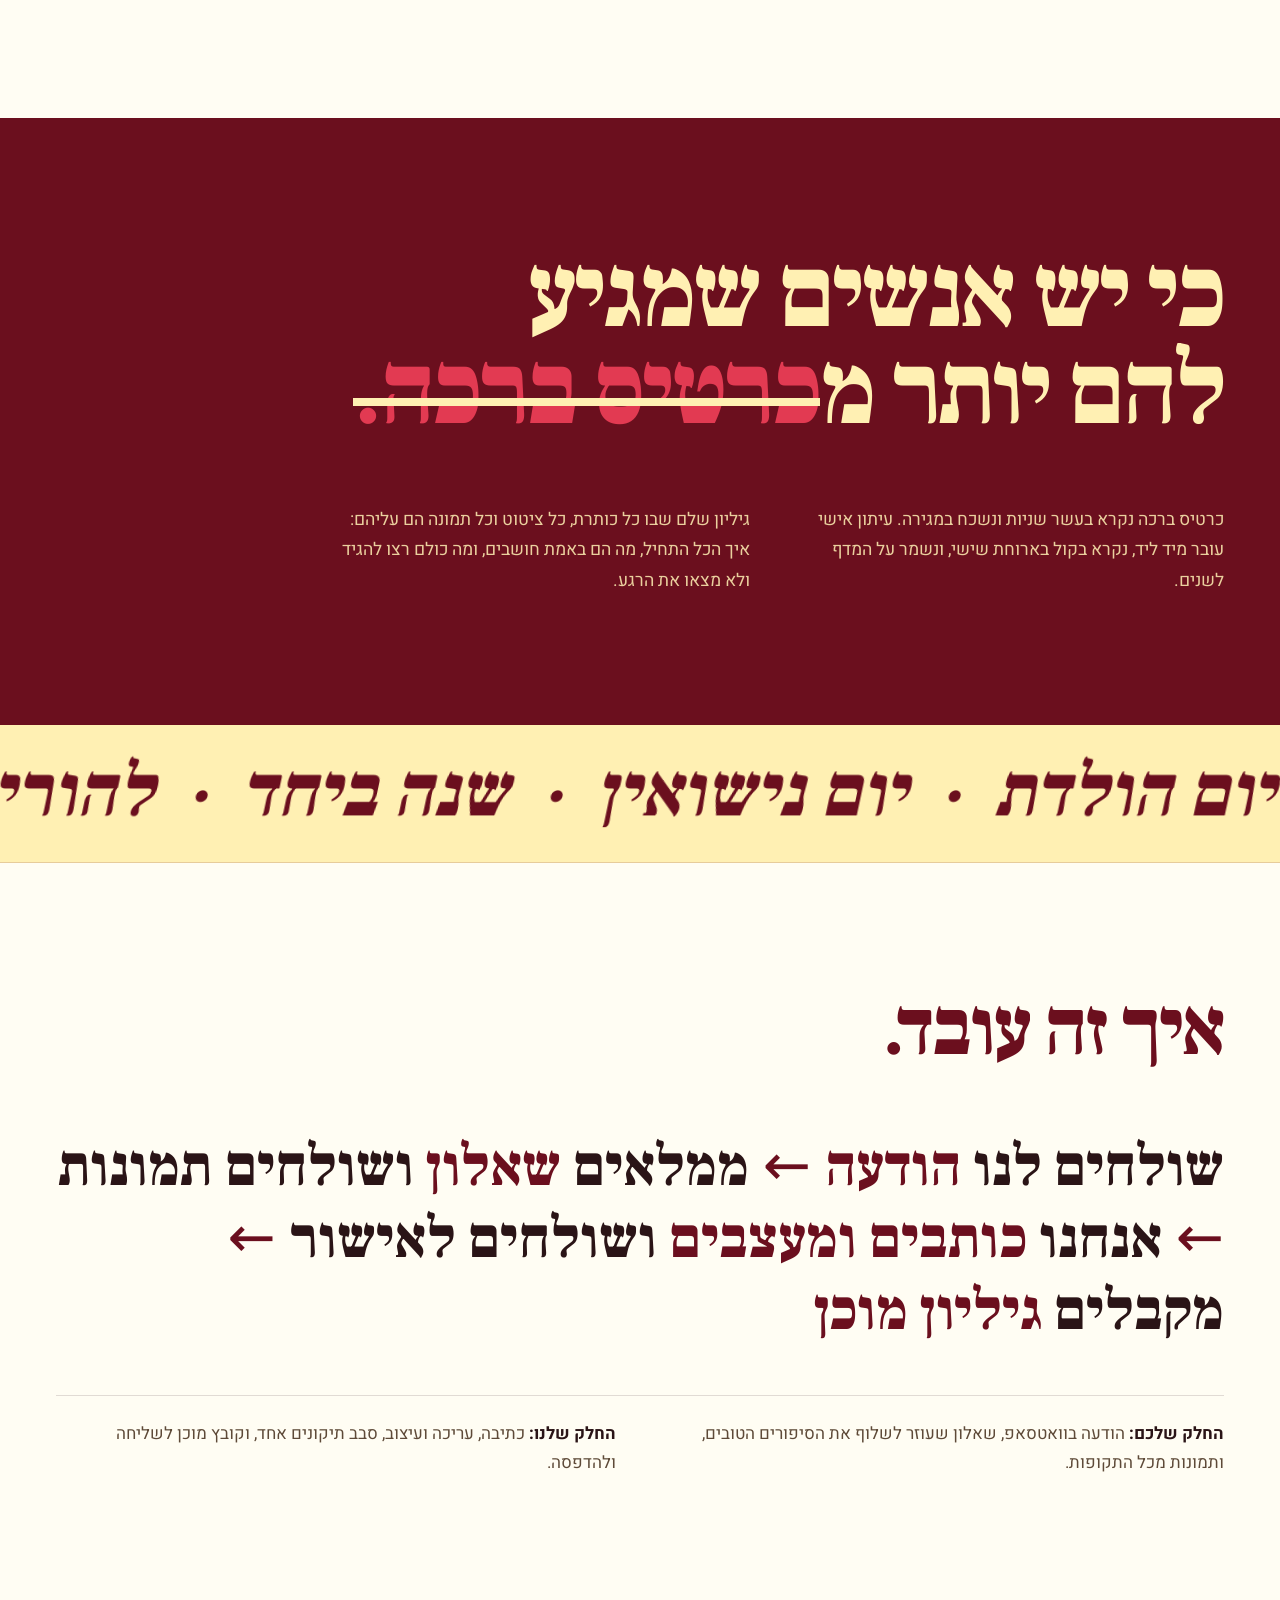
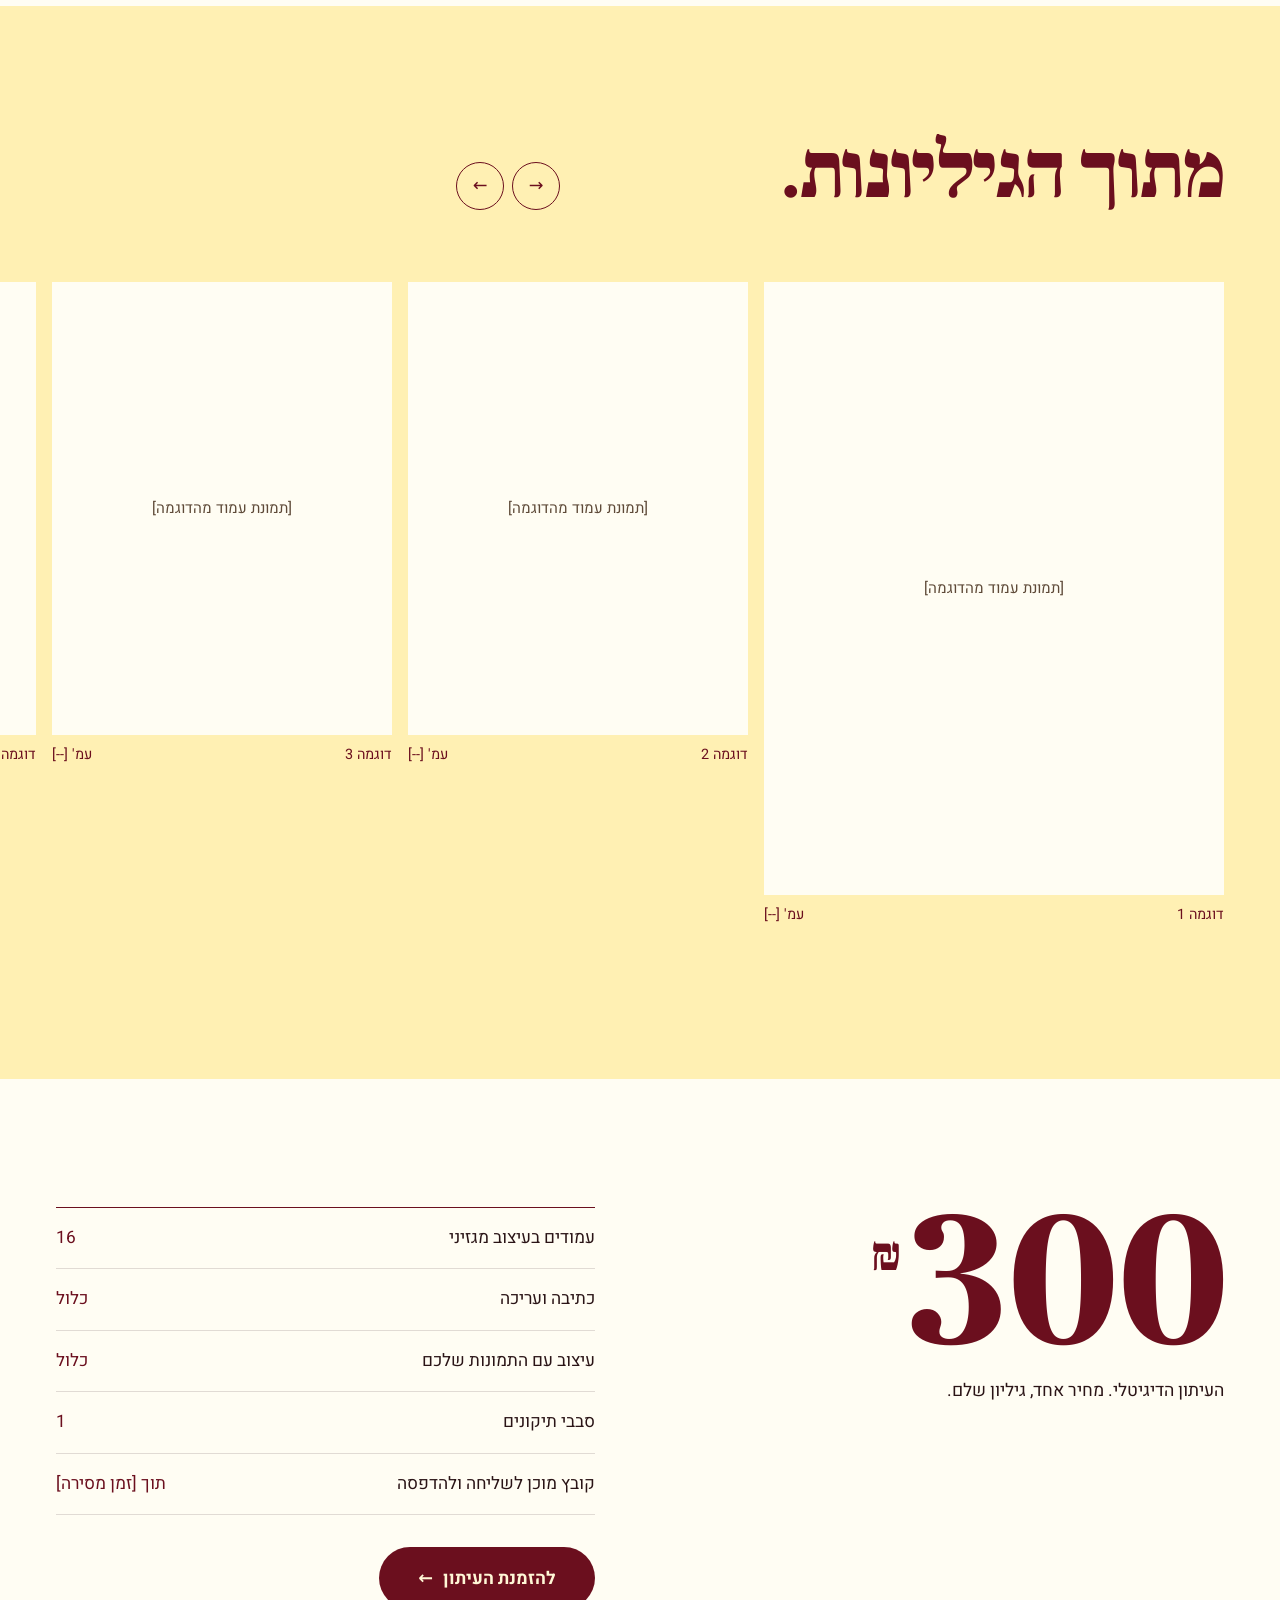
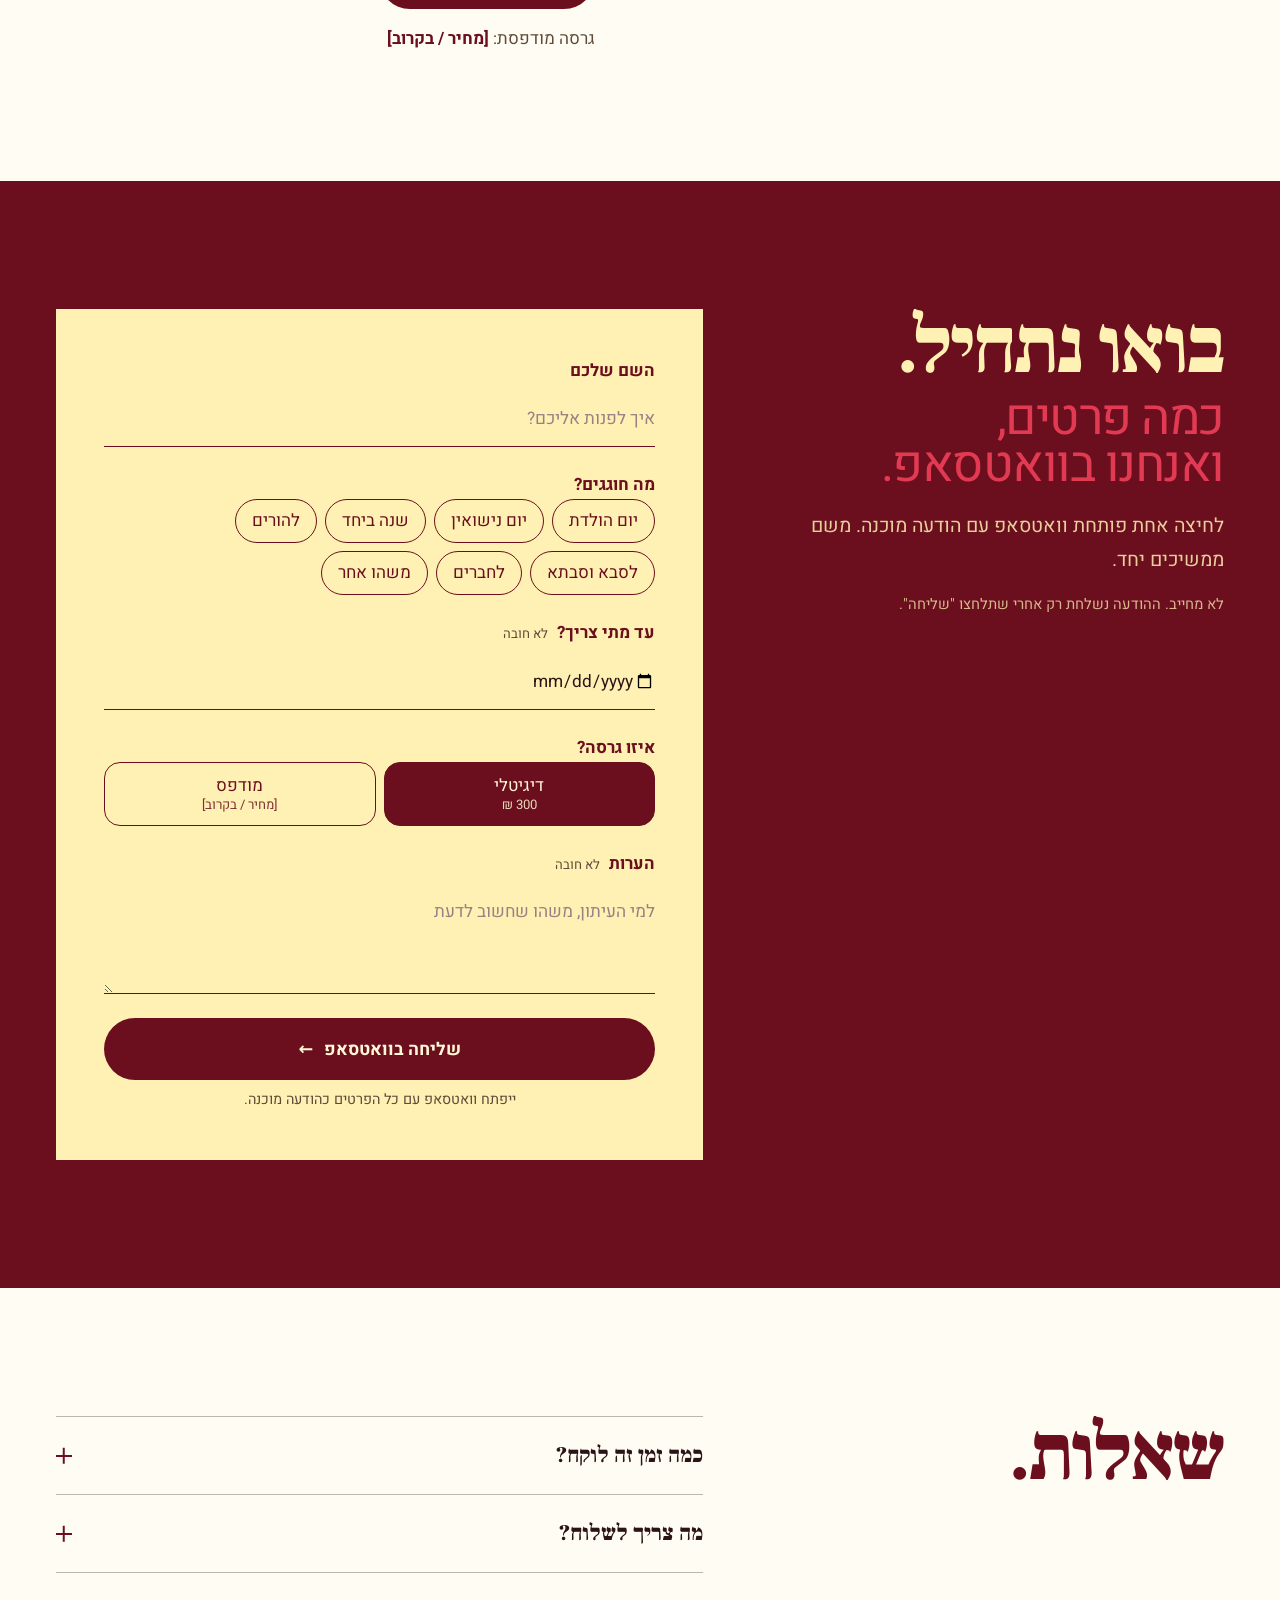
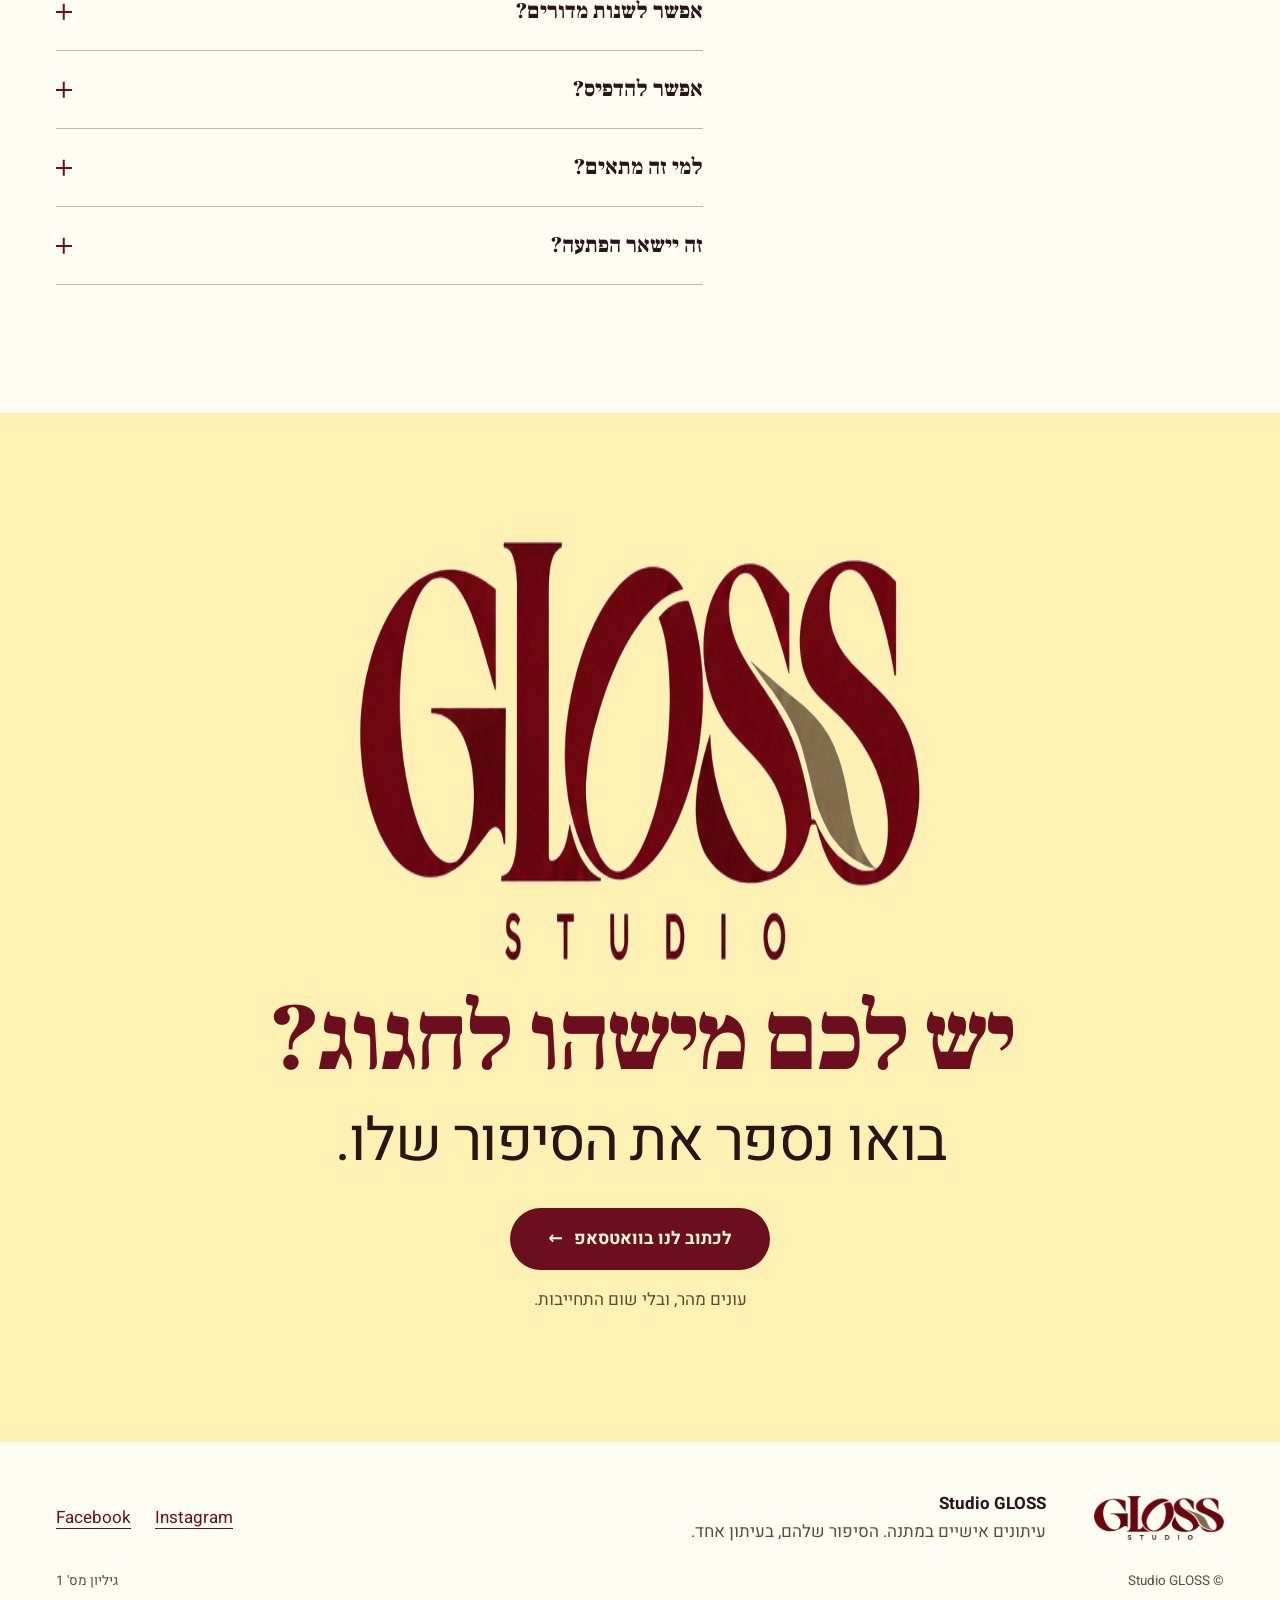
==== commit 057593b0: "Add live palette switcher and motion layer Five palettes (butter, mint, night, chrome, powder) drive" ====
--- a/index.html
+++ b/index.html
@@ -5,7 +5,7 @@
 <meta name="viewport" content="width=device-width, initial-scale=1, viewport-fit=cover">
 <title>Studio GLOSS | עיתון אישי במתנה</title>
 <meta name="description" content="עיתון אישי של 16 עמודים בסגנון מגזין, שכל מילה בו על בעל השמחה. מתנה ליום הולדת, יום נישואין, שנה ביחד, להורים, לסבא וסבתא ולחברים.">
-<meta name="theme-color" content="#F8DCDD">
+<meta name="theme-color" content="#FFF0B3">
 <meta property="og:type" content="website">
 <meta property="og:locale" content="he_IL">
 <meta property="og:title" content="Studio GLOSS | הסיפור שלהם. בעיתון אחד.">
@@ -44,69 +44,69 @@
 *,*::before,*::after{ box-sizing:border-box; }
 html{ -webkit-text-size-adjust:100%; scroll-padding-top:calc(var(--header-h) + 10px); }
 html,body{ overflow-x:clip; }
-body{ margin:0; background:var(--white); color:var(--ink); font-family:var(--sans); font-size:17px; line-height:1.65; -webkit-font-smoothing:antialiased; }
+body{ margin:0; background:var(--surface); color:var(--ink); font-family:var(--sans); font-size:17px; line-height:1.65; -webkit-font-smoothing:antialiased; }
 img{ max-width:100%; display:block; }
 a{ color:inherit; }
 button,input,textarea{ font:inherit; color:inherit; }
 [hidden]{ display:none !important; }
-::selection{ background:var(--burgundy); color:#fff; }
-:focus-visible{ outline:2px solid var(--burgundy); outline-offset:3px; border-radius:8px; }
+::selection{ background:var(--brand); color:#fff; }
+:focus-visible{ outline:2px solid var(--brand); outline-offset:3px; border-radius:8px; }
 .wrap{ width:100%; max-width:var(--max); margin-inline:auto; padding-inline:var(--gutter); }
 .sr-only{ position:absolute; width:1px; height:1px; overflow:hidden; clip:rect(0 0 0 0); white-space:nowrap; }
 
 /* type */
-.big{ margin:0; font-family:var(--serif); font-weight:900; letter-spacing:-.03em; line-height:.95; color:var(--burgundy); text-wrap:balance; }
+.big{ margin:0; font-family:var(--serif); font-weight:900; letter-spacing:-.03em; line-height:.95; color:var(--brand); text-wrap:balance; }
 .big .lt{ font-family:var(--sans); font-weight:400; color:var(--ink); letter-spacing:-.03em; font-size:.62em; display:block; margin-top:.2em; }
-.big .wh{ color:var(--white); }
+.big .wh{ color:var(--surface); }
 .h2{ font-size:clamp(3rem, 12vw, 7rem); }
 .lede{ margin:0; font-size:clamp(1.06rem,2.4vw,1.22rem); line-height:1.7; color:var(--ink-soft); max-width:40ch; text-wrap:pretty; }
 
 /* buttons */
-.btn{ display:inline-flex; align-items:center; justify-content:center; gap:.6em; min-height:56px; padding:0 1.9em; border-radius:999px; background:var(--burgundy); color:#fff; border:0; font-weight:700; font-size:1.04rem; text-decoration:none; cursor:pointer; transition:transform .4s var(--spring), background-color .25s; -webkit-tap-highlight-color:transparent; }
-.btn:hover{ transform:scale(1.04); background:var(--burgundy-2); }
+.btn{ display:inline-flex; align-items:center; justify-content:center; gap:.6em; min-height:56px; padding:0 1.9em; border-radius:999px; background:var(--btn-bg); color:var(--btn-fg); border:0; font-weight:700; font-size:1.04rem; text-decoration:none; cursor:pointer; transition:transform .4s var(--spring), translate .35s var(--ease), background-color .5s, color .5s; -webkit-tap-highlight-color:transparent; }
+.btn:hover{ transform:scale(1.04); background:var(--btn-hover); }
 .btn:active{ transform:scale(.98); }
 .btn .arr{ transition:transform .4s var(--spring); }
 .btn:hover .arr{ transform:translateX(-5px); }
-.btn-white{ background:var(--white); color:var(--burgundy); }
-.btn-white:hover{ background:var(--white); }
+.btn-white{ background:var(--surface); color:var(--brand); }
+.btn-white:hover{ background:var(--surface); }
 .btn-lg{ min-height:62px; font-size:1.1rem; padding:0 2.2em; }
 
 /* sticker */
 .sticker{ position:absolute; z-index:8; width:clamp(92px,24vw,132px); aspect-ratio:1; }
 .sticker svg{ width:100%; height:100%; animation:spin 24s linear infinite; }
-.sticker b{ position:absolute; inset:0; display:grid; place-items:center; text-align:center; font-weight:900; font-size:clamp(1.4rem,5vw,1.9rem); line-height:.9; letter-spacing:-.04em; color:var(--burgundy); }
+.sticker b{ position:absolute; inset:0; display:grid; place-items:center; text-align:center; font-weight:900; font-size:clamp(1.4rem,5vw,1.9rem); line-height:.9; letter-spacing:-.04em; color:var(--brand); }
 .sticker b small{ display:block; font-size:.42em; font-weight:700; letter-spacing:0; margin-top:3px; }
 @keyframes spin{ to{ transform:rotate(-360deg); } }
 
 
-body{ background:var(--blush); }
+body{ background:var(--bg); }
 .big{ font-size:clamp(2.6rem,9vw,5rem); }
 /* header: logo hides while the masthead is on screen */
 .header{ position:fixed; inset:0 0 auto; z-index:60; height:var(--header-h); background:transparent; transition:background-color .3s, box-shadow .3s; }
-.header.scrolled{ background:var(--blush); box-shadow:0 1px 0 rgba(107,15,30,.16); }
+.header.scrolled{ background:var(--bg); box-shadow:0 1px 0 color-mix(in srgb, var(--brand) 16%, transparent); }
 .header .wrap{ display:flex; align-items:center; justify-content:space-between; gap:12px; height:100%; }
 .logo img{ height:32px; width:auto; }
 @media (min-width:760px){ .logo img{ height:40px; } }
 .header .logo{ opacity:0; pointer-events:none; transition:opacity .3s; }
 .header.scrolled .logo{ opacity:1; pointer-events:auto; }
 .nav{ display:none; }
-.nav a{ text-decoration:none; font-size:1rem; padding:8px 0; color:var(--burgundy); border-bottom:1px solid transparent; transition:border-color .25s; }
-.nav a:hover{ border-bottom-color:var(--burgundy); }
+.nav a{ text-decoration:none; font-size:1rem; padding:8px 0; color:var(--brand); border-bottom:1px solid transparent; transition:border-color .25s; }
+.nav a:hover{ border-bottom-color:var(--brand); }
 .header-actions{ display:flex; gap:8px; align-items:center; }
 .header .btn{ min-height:44px; padding:0 1.3em; font-size:.94rem; }
-.menu-btn{ background:transparent; border:1px solid var(--burgundy); min-height:44px; padding:0 1.1em; border-radius:999px; font-size:.94rem; color:var(--burgundy); cursor:pointer; }
+.menu-btn{ background:transparent; border:1px solid var(--brand); min-height:44px; padding:0 1.1em; border-radius:999px; font-size:.94rem; color:var(--brand); cursor:pointer; }
 @media (min-width:980px){ .nav{ display:flex; gap:32px; } .menu-btn{ display:none; } }
-.mobile-nav{ position:fixed; inset:var(--header-h) 0 auto; z-index:59; background:var(--burgundy); padding:8px var(--gutter) 24px; clip-path:inset(0 0 100% 0); visibility:hidden; transition:clip-path .5s var(--ease), visibility 0s .5s; }
+.mobile-nav{ position:fixed; inset:var(--header-h) 0 auto; z-index:59; padding:8px var(--gutter) 24px; background:var(--block); clip-path:inset(0 0 100% 0); visibility:hidden; transition:clip-path .5s var(--ease), visibility 0s .5s; }
 .mobile-nav.open{ clip-path:inset(0); visibility:visible; transition:clip-path .5s var(--ease); }
 .mobile-nav ol{ list-style:none; margin:0; padding:0; }
-.mobile-nav li + li{ border-top:1px solid rgba(255,255,255,.2); }
-.mobile-nav a{ display:flex; justify-content:space-between; align-items:center; padding:14px 0; text-decoration:none; font-family:var(--serif); font-weight:900; font-size:2rem; color:#fff; }
-.mobile-nav a span{ font-family:var(--sans); font-size:.86rem; font-weight:400; color:var(--blush); }
+.mobile-nav li + li{ border-top:1px solid color-mix(in srgb, var(--on-block) 20%, transparent); }
+.mobile-nav a{ display:flex; justify-content:space-between; align-items:center; padding:14px 0; text-decoration:none; font-family:var(--serif); font-weight:900; font-size:2rem; color:var(--on-block); }
+.mobile-nav a span{ font-family:var(--sans); font-size:.86rem; font-weight:400; color:var(--pop); }
 @media (min-width:980px){ .mobile-nav{ display:none; } }
 
 /* ---------- HERO: the page is a cover ---------- */
 .hero{ position:relative; padding-top:var(--header-h); padding-bottom:clamp(2.4rem,6vw,3rem); overflow:hidden; }
-.dateline{ display:flex; justify-content:space-between; gap:16px; font-size:.8rem; letter-spacing:.16em; color:var(--burgundy); border-bottom:1px solid rgba(107,15,30,.3); padding-bottom:8px; }
+.dateline{ display:flex; justify-content:space-between; gap:16px; font-size:.8rem; letter-spacing:.16em; color:var(--brand); border-bottom:1px solid color-mix(in srgb, var(--brand) 30%, transparent); padding-bottom:8px; }
 .dateline .mid{ display:none; }
 @media (min-width:760px){ .dateline .mid{ display:block; } }
 .masthead{ margin:clamp(8px,2vw,16px) auto 0; width:min(100%, calc(36svh * 2.945)); }
@@ -117,28 +117,28 @@
 }
 .cl-main h1{ font-size:clamp(3rem, 13vw, 5rem); }
 .cl-main h1 .lt{ font-size:.5em; }
-.cl-main .lede{ margin-top:16px; color:#5a2a30; }
+.cl-main .lede{ margin-top:16px; color:var(--ink-soft); }
 @media (min-width:980px){ .cl-main{ padding-bottom:8px; } .cl-main h1{ font-size:clamp(3.2rem,4.6vw,4.6rem); } }
 .cl-side{ display:grid; gap:20px; align-content:end; }
-.cl-num b{ display:block; font-family:var(--serif); font-weight:900; color:var(--burgundy); font-size:clamp(5rem,16vw,7.5rem); line-height:.8; letter-spacing:-.04em; }
+.cl-num b{ display:block; font-family:var(--serif); font-weight:900; color:var(--brand); font-size:clamp(5rem,16vw,7.5rem); line-height:.8; letter-spacing:-.04em; }
 .cl-num span{ display:block; margin-top:8px; font-size:1.06rem; color:var(--ink); max-width:18ch; }
 .cl-side .btn{ justify-self:start; }
 .price-flag{ display:flex; align-items:end; gap:12px; }
-.barcode-s{ background:var(--white); padding:6px 8px 4px; text-align:center; }
+.barcode-s{ background:var(--surface); padding:6px 8px 4px; text-align:center; }
 .barcode-s i{ display:block; width:72px; height:30px; background:repeating-linear-gradient(90deg, var(--ink) 0 1px, transparent 1px 3px, var(--ink) 3px 5px, transparent 5px 6px, var(--ink) 6px 7px, transparent 7px 10px); }
 .barcode-s span{ display:block; font-size:9px; letter-spacing:.2em; margin-top:2px; }
 .price-flag p{ margin:0; font-size:.94rem; color:var(--ink); line-height:1.3; }
-.price-flag p b{ display:block; font-family:var(--serif); font-weight:900; font-size:1.6rem; color:var(--burgundy); }
+.price-flag p b{ display:block; font-family:var(--serif); font-weight:900; font-size:1.6rem; color:var(--brand); }
 .cover-hold{ position:relative; width:min(72vw, 310px); aspect-ratio:3/4; justify-self:center; z-index:2; }
-.cover-hold .tilt{ position:absolute; inset:0; transform:perspective(1300px) rotateY(var(--ry,0deg)) rotateX(var(--rx,0deg)) rotate(-2deg); transition:transform .9s var(--ease); box-shadow:0 40px 60px -34px rgba(74,8,20,.55); }
-.cover-hold .gloss{ position:absolute; inset:0; overflow:hidden; pointer-events:none; z-index:7; transform:perspective(1300px) rotateY(var(--ry,0deg)) rotateX(var(--rx,0deg)) rotate(-2deg); }
+.cover-hold .tilt{ position:absolute; inset:0; transform:perspective(1300px) translateY(calc(var(--sc,0) * -50px)) rotateY(var(--ry,0deg)) rotateX(calc(var(--rx,0deg) + var(--sc,0) * 18deg)) rotate(calc(-2deg + var(--sc,0) * -7deg)) scale(calc(1 + var(--sc,0) * .06)); transition:transform .9s var(--ease); box-shadow:0 40px 60px -34px rgba(74,8,20,.55); }
+.cover-hold .gloss{ position:absolute; inset:0; overflow:hidden; pointer-events:none; z-index:7; transform:perspective(1300px) translateY(calc(var(--sc,0) * -50px)) rotateY(var(--ry,0deg)) rotateX(calc(var(--rx,0deg) + var(--sc,0) * 18deg)) rotate(calc(-2deg + var(--sc,0) * -7deg)) scale(calc(1 + var(--sc,0) * .06)); }
 .cover-hold .gloss::before{ content:""; position:absolute; top:-30%; bottom:-30%; width:40%; left:-60%; background:linear-gradient(100deg, rgba(255,255,255,0), rgba(255,255,255,.45), rgba(255,255,255,0)); transform:skewX(-14deg); animation:sheen 6.5s var(--ease) 1.6s infinite; }
 @keyframes sheen{ 0%{ left:-60%; } 32%,100%{ left:140%; } }
-.scroll-cue{ display:block; margin-top:20px; text-align:center; font-size:.86rem; letter-spacing:.1em; color:var(--burgundy); }
+.scroll-cue{ display:block; margin-top:20px; text-align:center; font-size:.86rem; letter-spacing:.1em; color:var(--brand); }
 @media (max-width:979px){ .cl-side{ grid-template-columns:1fr; } .cover-hold{ order:2; } .cl-main{ order:1; } .cl-side{ order:3; } }
 
 /* ---------- flip-through ---------- */
-.inside{ background:var(--white); position:relative; }
+.inside{ background:var(--surface); position:relative; }
 .inside-intro{ padding-top:clamp(4rem,9vw,6rem); padding-bottom:8px; }
 .inside-intro .big{ font-size:clamp(2.6rem,9vw,5rem); max-width:16ch; }
 .flip{ position:relative; }
@@ -147,7 +147,7 @@
 @media (min-width:980px){ .flip-inner{ grid-template-columns:minmax(260px,.65fr) 1.6fr; grid-template-rows:1fr; gap:clamp(2rem,4vw,4rem); align-items:center; padding-block:24px; } }
 .book-wrap{ position:relative; display:grid; place-items:center; min-height:0; align-self:stretch; height:100%; }
 .book{ position:relative; width:calc(var(--pw,300px) * var(--cols,2)); height:calc(var(--pw,300px) * 4 / 3); will-change:transform; }
-.book::before{ content:""; position:absolute; inset:auto 6% -4% 6%; height:8%; background:rgba(107,15,30,.28); filter:blur(24px); border-radius:50%; }
+.book::before{ content:""; position:absolute; inset:auto 6% -4% 6%; height:8%; background:color-mix(in srgb, var(--brand) 28%, transparent); filter:blur(24px); border-radius:50%; }
 .leaf{ position:absolute; top:0; height:100%; width:var(--pw,300px); left:0; transform-origin:right center; transform-style:preserve-3d; will-change:transform; }
 .face{ position:absolute; inset:0; backface-visibility:hidden; -webkit-backface-visibility:hidden; box-shadow:0 0 0 1px rgba(42,20,22,.08); }
 .face.back{ transform:rotateY(180deg); }
@@ -164,42 +164,42 @@
 .toc li:last-child{ border-bottom:1px solid var(--line); }
 .toc li:hover{ opacity:.8; }
 .toc li.on{ opacity:1; }
-.toc .n{ font-size:.92rem; color:var(--burgundy); direction:ltr; text-align:right; }
+.toc .n{ font-size:.92rem; color:var(--brand); direction:ltr; text-align:right; }
 .toc h3{ margin:0; font-family:var(--serif); font-weight:900; font-size:1.3rem; line-height:1.2; }
-.toc li.on h3{ color:var(--burgundy); }
+.toc li.on h3{ color:var(--brand); }
 .toc p{ margin:.15rem 0 0; font-size:.92rem; line-height:1.5; color:var(--ink-soft); max-height:0; overflow:hidden; transition:max-height .5s var(--ease); }
 .toc li.on p{ max-height:4.5em; }
-.toc-note{ margin:1rem 0 0; font-size:.92rem; color:var(--burgundy); }
+.toc-note{ margin:1rem 0 0; font-size:.92rem; color:var(--brand); }
 .cap-m{ text-align:center; min-height:5.4em; }
-.cap-m .n{ font-size:.86rem; color:var(--burgundy); letter-spacing:.06em; }
-.cap-m h3{ margin:.2rem 0 0; font-family:var(--serif); font-weight:900; font-size:clamp(1.8rem,7.5vw,2.3rem); line-height:1.05; color:var(--burgundy); }
+.cap-m .n{ font-size:.86rem; color:var(--brand); letter-spacing:.06em; }
+.cap-m h3{ margin:.2rem 0 0; font-family:var(--serif); font-weight:900; font-size:clamp(1.8rem,7.5vw,2.3rem); line-height:1.05; color:var(--brand); }
 .cap-m p{ margin:.25rem auto 0; font-size:.95rem; line-height:1.45; color:var(--ink-soft); max-width:32ch; }
 .cap-m .swap{ transition:opacity .3s var(--ease), transform .3s var(--ease); }
 .cap-m .swap.out{ opacity:0; transform:translateY(6px); }
 .flip-foot{ display:flex; align-items:center; justify-content:center; gap:12px; }
 .ticks{ display:flex; gap:4px; }
-.ticks i{ width:12px; height:2px; background:rgba(107,15,30,.2); transition:background-color .3s; }
-.ticks i.on{ background:var(--burgundy); }
-.nav-btn{ width:48px; height:48px; border-radius:50%; border:1px solid var(--burgundy); background:transparent; color:var(--burgundy); cursor:pointer; font-size:1.1rem; display:grid; place-items:center; transition:background-color .25s, color .25s; }
-.nav-btn:hover{ background:var(--burgundy); color:#fff; }
+.ticks i{ width:12px; height:2px; background:color-mix(in srgb, var(--brand) 20%, transparent); transition:background-color .3s; }
+.ticks i.on{ background:var(--brand); }
+.nav-btn{ width:48px; height:48px; border-radius:50%; border:1px solid var(--brand); background:transparent; color:var(--brand); cursor:pointer; font-size:1.1rem; display:grid; place-items:center; transition:background-color .25s, color .25s; }
+.nav-btn:hover{ background:var(--btn-bg); color:var(--btn-fg); }
 @media (min-width:980px){ .cap-m{ display:none; } .flip-foot{ position:absolute; bottom:18px; left:50%; transform:translateX(-50%); } }
 
 /* ---------- why: one statement, no cards ---------- */
-.why{ background:var(--burgundy); color:#fff; }
-.why .big{ color:#fff; font-size:clamp(2.8rem,10vw,6.4rem); max-width:15ch; }
-.why .big .x{ position:relative; color:var(--blush); white-space:nowrap; }
-.why .big .x::after{ content:""; position:absolute; right:-.04em; left:-.04em; top:55%; height:.08em; background:#fff; transform:scaleX(var(--s,1)); transform-origin:right; transition:transform 1s var(--ease) .4s; }
+.why{ background:var(--block); color:var(--on-block); }
+.why .big{ color:var(--on-block); font-size:clamp(2.8rem,10vw,6.4rem); max-width:15ch; }
+.why .big .x{ position:relative; color:var(--pop); white-space:nowrap; }
+.why .big .x::after{ content:""; position:absolute; right:-.04em; left:-.04em; top:55%; height:.08em; background:var(--on-block); transform:scaleX(var(--s,1)); transform-origin:right; transition:transform 1s var(--ease) .4s; }
 .js .why .big:not(.in) .x::after{ --s:0; }
 .why-text{ display:grid; gap:24px; margin-top:clamp(2.4rem,6vw,4rem); max-width:900px; }
 @media (min-width:860px){ .why-text{ grid-template-columns:1fr 1fr; gap:48px; } }
-.why-text p{ margin:0; font-size:1.1rem; line-height:1.75; color:rgba(255,255,255,.88); }
+.why-text p{ margin:0; font-size:1.1rem; line-height:1.75; color:color-mix(in srgb, var(--on-block) 86%, transparent); }
 
 /* ---------- occasions ---------- */
-.ticker{ background:var(--blush); overflow:hidden; padding-block:clamp(16px,3vw,28px); border-bottom:1px solid rgba(107,15,30,.16); }
+.ticker{ background:var(--bg); overflow:hidden; padding-block:clamp(16px,3vw,28px); border-bottom:1px solid color-mix(in srgb, var(--brand) 16%, transparent); }
 .ticker-track{ display:flex; width:max-content; animation:tick 46s linear infinite; }
 .ticker ul{ display:flex; list-style:none; margin:0; padding:0; flex:none; }
-.ticker li{ display:flex; align-items:center; white-space:nowrap; font-family:var(--serif); font-weight:900; font-size:clamp(2.2rem,8vw,4.6rem); line-height:1.1; color:var(--burgundy); }
-.ticker li::after{ content:"·"; margin-inline:.45em; color:var(--burgundy); }
+.ticker li{ display:flex; align-items:center; white-space:nowrap; font-family:var(--serif); font-weight:900; font-size:clamp(2.2rem,8vw,4.6rem); line-height:1.1; color:var(--brand); }
+.ticker li::after{ content:"·"; margin-inline:.45em; color:var(--brand); }
 @keyframes tick{ to{ transform:translateX(50%); } }
 
 /* ---------- sections ---------- */
@@ -209,59 +209,59 @@
 .sec-head .big{ font-size:clamp(2.6rem,9vw,5rem); }
 
 /* how: a single sentence that reads like a route */
-.how{ background:var(--white); }
+.how{ background:var(--surface); }
 .route{ margin:0; padding:0; list-style:none; font-family:var(--serif); font-weight:900; font-size:clamp(1.9rem,6.4vw,3.6rem); line-height:1.25; color:var(--ink); }
 .route li{ display:inline; }
-.route li::after{ content:" ← "; color:var(--burgundy); font-family:var(--sans); font-weight:400; }
+.route li::after{ content:" ← "; color:var(--brand); font-family:var(--sans); font-weight:400; }
 .route li:last-child::after{ content:""; }
-.route li em{ font-style:normal; color:var(--burgundy); }
+.route li em{ font-style:normal; color:var(--brand); }
 .route-notes{ display:grid; gap:24px; margin-top:clamp(2rem,5vw,3rem); padding-top:24px; border-top:1px solid var(--line); }
 @media (min-width:860px){ .route-notes{ grid-template-columns:1fr 1fr; gap:48px; } }
 .route-notes p{ margin:0; color:var(--ink-soft); line-height:1.7; }
 .route-notes b{ color:var(--ink); }
 
 /* samples */
-.samples{ background:var(--blush); }
+.samples{ background:var(--bg); }
 .strip{ list-style:none; margin:0; padding:8px var(--gutter) 24px; display:flex; gap:16px; overflow-x:auto; scroll-snap-type:x mandatory; scroll-padding-inline:var(--gutter); scrollbar-width:none; }
 .strip::-webkit-scrollbar{ display:none; }
 .strip li{ flex:0 0 clamp(230px,66vw,340px); scroll-snap-align:start; }
 .strip li:first-child{ flex-basis:clamp(260px,80vw,460px); }
-.frame{ position:relative; aspect-ratio:3/4; background:var(--white); overflow:hidden; }
+.frame{ position:relative; aspect-ratio:3/4; background:var(--surface); overflow:hidden; }
 .frame img{ width:100%; height:100%; object-fit:cover; }
 .frame .lbl{ position:absolute; inset:0; display:grid; place-items:center; text-align:center; padding:24px; color:var(--ink-soft); font-size:.94rem; }
-.strip figcaption{ display:flex; justify-content:space-between; margin-top:8px; font-size:.9rem; color:var(--burgundy); }
+.strip figcaption{ display:flex; justify-content:space-between; margin-top:8px; font-size:.9rem; color:var(--brand); }
 .strip-ctrl{ display:flex; gap:8px; }
 
 /* price: cover price, no card chrome */
-.price{ background:var(--white); }
+.price{ background:var(--surface); }
 .price-grid{ display:grid; gap:48px; align-items:start; }
 @media (min-width:900px){ .price-grid{ grid-template-columns:1fr 1fr; gap:clamp(48px,7vw,96px); } }
-.amount{ display:flex; align-items:flex-start; gap:4px; color:var(--burgundy); }
+.amount{ display:flex; align-items:flex-start; gap:4px; color:var(--brand); }
 .amount b{ font-family:var(--serif); font-weight:900; font-size:clamp(7rem,30vw,12rem); line-height:.8; letter-spacing:-.04em; }
 .amount span{ font-family:var(--serif); font-weight:900; font-size:clamp(2rem,7vw,3rem); margin-top:.2em; }
 .price .sub{ margin:16px 0 0; font-size:1.1rem; color:var(--ink); }
-.includes{ list-style:none; margin:0 0 32px; padding:0; border-top:1px solid var(--burgundy); }
+.includes{ list-style:none; margin:0 0 32px; padding:0; border-top:1px solid var(--brand); }
 .includes li{ padding:16px 0; border-bottom:1px solid var(--line); font-size:1.08rem; display:flex; justify-content:space-between; gap:16px; }
-.includes li span{ color:var(--burgundy); }
+.includes li span{ color:var(--brand); }
 .price .btn{ width:100%; }
 @media (min-width:560px){ .price .btn{ width:auto; } }
 .printed{ margin:16px 0 0; color:var(--ink-soft); }
-.printed b{ color:var(--burgundy); font-weight:700; }
+.printed b{ color:var(--brand); font-weight:700; }
 
 /* order */
-.order{ background:var(--burgundy); color:#fff; }
-.order .big{ color:#fff; }
-.order .big .lt{ color:var(--blush); }
+.order{ background:var(--block); color:var(--on-block); }
+.order .big{ color:var(--on-block); }
+.order .big .lt{ color:var(--pop); }
 .order-grid{ display:grid; gap:48px; }
 @media (min-width:980px){ .order-grid{ grid-template-columns:.8fr 1.2fr; gap:clamp(48px,7vw,96px); align-items:start; } .order-intro{ position:sticky; top:calc(var(--header-h) + 40px); } }
-.order-intro .lede{ margin-top:16px; color:rgba(255,255,255,.85); }
-.order-intro .small{ margin-top:16px; font-size:.92rem; color:var(--blush); }
-.sheet{ background:var(--blush); color:var(--ink); padding:clamp(24px,5vw,48px); }
+.order-intro .lede{ margin-top:16px; color:color-mix(in srgb, var(--on-block) 85%, transparent); }
+.order-intro .small{ margin-top:16px; font-size:.92rem; color:color-mix(in srgb, var(--on-block) 75%, transparent); }
+.sheet{ background:var(--bg); color:var(--ink); padding:clamp(24px,5vw,48px); }
 .form{ display:grid; gap:24px; }
 .field{ display:grid; gap:8px; border:0; padding:0; margin:0; min-width:0; }
-.field > label, .field > legend{ font-size:1.06rem; font-weight:700; padding:0; color:var(--burgundy); }
+.field > label, .field > legend{ font-size:1.06rem; font-weight:700; padding:0; color:var(--brand); }
 .opt{ font-size:.82rem; color:var(--ink-soft); font-weight:400; margin-inline-start:.4em; }
-.input{ width:100%; min-height:52px; padding:12px 0; background:transparent; border:0; border-bottom:1.5px solid var(--burgundy); border-radius:0; font-size:1.08rem; -webkit-appearance:none; appearance:none; }
+.input{ width:100%; min-height:52px; padding:12px 0; background:transparent; border:0; border-bottom:1.5px solid var(--brand); border-radius:0; font-size:1.08rem; -webkit-appearance:none; appearance:none; }
 .input::placeholder{ color:#9c7f83; }
 .input:focus{ outline:0; border-bottom-width:3px; }
 textarea.input{ min-height:96px; resize:vertical; line-height:1.6; }
@@ -269,43 +269,43 @@
 .chips{ display:flex; flex-wrap:wrap; gap:8px; }
 .chip{ position:relative; }
 .chip input{ position:absolute; inset:0; opacity:0; margin:0; cursor:pointer; }
-.chip span{ display:inline-flex; align-items:center; min-height:44px; padding:0 16px; border-radius:999px; border:1px solid var(--burgundy); color:var(--burgundy); cursor:pointer; transition:background-color .2s, color .2s; }
-.chip input:checked + span{ background:var(--burgundy); color:#fff; }
-.chip input:focus-visible + span{ outline:2px solid var(--burgundy); outline-offset:3px; }
+.chip span{ display:inline-flex; align-items:center; min-height:44px; padding:0 16px; border-radius:999px; border:1px solid var(--brand); color:var(--brand); cursor:pointer; transition:background-color .2s, color .2s; }
+.chip input:checked + span{ background:var(--btn-bg); color:var(--btn-fg); border-color:var(--btn-bg); }
+.chip input:focus-visible + span{ outline:2px solid var(--brand); outline-offset:3px; }
 .seg{ display:grid; grid-template-columns:1fr 1fr; gap:8px; }
 .seg .chip span{ width:100%; min-height:64px; border-radius:16px; flex-direction:column; justify-content:center; text-align:center; line-height:1.3; }
 .seg small{ font-size:.82rem; opacity:.85; }
-.err{ display:none; color:var(--burgundy); font-size:.92rem; font-weight:700; }
+.err{ display:none; color:var(--brand); font-size:.92rem; font-weight:700; }
 .field.invalid .err{ display:block; }
 .form-actions{ display:grid; gap:8px; }
 .form-actions .btn{ width:100%; }
 .form-actions p{ margin:0; font-size:.9rem; color:var(--ink-soft); text-align:center; }
-.wa-fallback{ color:var(--burgundy); font-weight:700; text-align:center; text-underline-offset:4px; }
+.wa-fallback{ color:var(--brand); font-weight:700; text-align:center; text-underline-offset:4px; }
 
 /* faq */
-.faq{ background:var(--white); }
+.faq{ background:var(--surface); }
 .faq-grid{ display:grid; gap:32px; }
 @media (min-width:980px){ .faq-grid{ grid-template-columns:.8fr 1.2fr; gap:clamp(48px,7vw,96px); } }
 .qa{ border-top:1px solid var(--line-2); }
 .qa:last-child{ border-bottom:1px solid var(--line-2); }
 .qa summary{ list-style:none; cursor:pointer; display:flex; justify-content:space-between; align-items:center; gap:16px; padding:20px 0; font-family:var(--serif); font-weight:900; font-size:clamp(1.2rem,3.6vw,1.4rem); -webkit-tap-highlight-color:transparent; }
 .qa summary::-webkit-details-marker{ display:none; }
-.qa summary:hover{ color:var(--burgundy); }
+.qa summary:hover{ color:var(--brand); }
 .qa .pm{ position:relative; width:16px; height:16px; flex:none; }
-.qa .pm::before, .qa .pm::after{ content:""; position:absolute; top:50%; left:0; width:100%; height:1.5px; background:var(--burgundy); transition:transform .4s var(--ease); }
+.qa .pm::before, .qa .pm::after{ content:""; position:absolute; top:50%; left:0; width:100%; height:1.5px; background:var(--brand); transition:transform .4s var(--ease); }
 .qa .pm::after{ transform:rotate(90deg); }
 .qa[open] .pm::after{ transform:rotate(0); }
 .qa .ans p{ margin:0; padding:0 0 24px; color:var(--ink-soft); line-height:1.7; max-width:58ch; }
 
 /* finale */
-.finale{ background:var(--blush); text-align:center; overflow:hidden; }
+.finale{ background:var(--bg); text-align:center; overflow:hidden; }
 .finale .masthead-sm{ width:min(80vw,560px); margin:0 auto 32px; }
 .finale .big{ font-size:clamp(2.8rem,11vw,6rem); }
 .finale .btn{ margin-top:32px; }
-.finale .fine{ margin:16px 0 0; color:#5a2a30; }
+.finale .fine{ margin:16px 0 0; color:var(--ink-soft); }
 
 /* footer */
-.footer{ background:var(--white); padding-block:48px calc(88px + env(safe-area-inset-bottom)); }
+.footer{ background:var(--surface); padding-block:48px calc(88px + env(safe-area-inset-bottom)); }
 @media (min-width:980px){ .footer{ padding-bottom:48px; } }
 .footer-grid{ display:grid; gap:24px; align-items:center; }
 @media (min-width:760px){ .footer-grid{ grid-template-columns:auto 1fr auto; gap:48px; } }
@@ -313,7 +313,7 @@
 .footer .about{ margin:0; color:var(--ink-soft); }
 .footer .about b{ color:var(--ink); }
 .social{ display:flex; gap:24px; list-style:none; margin:0; padding:0; }
-.social a{ color:var(--burgundy); text-underline-offset:5px; }
+.social a{ color:var(--brand); text-underline-offset:5px; }
 .footer-base{ margin-top:24px; display:flex; justify-content:space-between; flex-wrap:wrap; gap:8px; font-size:.84rem; color:var(--ink-soft); }
 
 /* dock */
@@ -338,6 +338,48 @@
   .ticker-track{ width:auto; }
 }
 
+
+/* ---------- palettes (live switcher) ---------- */
+:root, [data-pal="butter"]{ --bg:#FFF0B3; --bg-2:#FFF7D6; --surface:#FFFDF3; --brand:#6B0F1E; --block:#6B0F1E; --on-block:#FFF0B3; --btn-bg:#6B0F1E; --btn-fg:#FFF7D6; --btn-hover:#86182B; --pop:#E23A52; --ink:#2A1416; --ink-soft:#5E4A38; --line:rgba(42,20,22,.14); --line-2:rgba(42,20,22,.3); --logo-plate:transparent; }
+[data-pal="mint"]{ --bg:#D7EFE2; --bg-2:#E8F6EE; --surface:#F7FCF9; --brand:#6B0F1E; --block:#123D2E; --on-block:#D7EFE2; --btn-bg:#6B0F1E; --btn-fg:#F7FCF9; --btn-hover:#86182B; --pop:#E23A52; --ink:#14231C; --ink-soft:#3F5A4D; --line:rgba(20,35,28,.14); --line-2:rgba(20,35,28,.3); --logo-plate:transparent; }
+[data-pal="night"]{ --bg:#141012; --bg-2:#1D1719; --surface:#1A1416; --brand:#FF8597; --block:#6B0F1E; --on-block:#FFE6EA; --btn-bg:#FF8597; --btn-fg:#141012; --btn-hover:#FFA3B1; --pop:#FFD36B; --ink:#F6EEEA; --ink-soft:#BBA9A6; --line:rgba(246,238,234,.14); --line-2:rgba(246,238,234,.3); --logo-plate:#F6EEEA; color-scheme:dark; }
+[data-pal="chrome"]{ --bg:#E9E9E7; --bg-2:#F2F2F0; --surface:#FBFBFA; --brand:#6B0F1E; --block:#18181A; --on-block:#E9E9E7; --btn-bg:#6B0F1E; --btn-fg:#FBFBFA; --btn-hover:#86182B; --pop:#FF5A6E; --ink:#18181A; --ink-soft:#55555A; --line:rgba(24,24,26,.14); --line-2:rgba(24,24,26,.3); --logo-plate:transparent; }
+[data-pal="powder"]{ --bg:#F8DCDD; --bg-2:#FCEEEE; --surface:#FFFFFF; --brand:#6B0F1E; --block:#6B0F1E; --on-block:#FFFFFF; --btn-bg:#6B0F1E; --btn-fg:#FFFFFF; --btn-hover:#86182B; --pop:#F8DCDD; --ink:#2A1416; --ink-soft:#6A4E52; --line:rgba(42,20,22,.12); --line-2:rgba(42,20,22,.28); --logo-plate:transparent; }
+body, .header, .why, .order, .sheet, .ticker, .inside, .how, .samples, .price, .faq, .finale, .footer, .mobile-nav{ transition:background-color .6s var(--ease), color .6s var(--ease), border-color .6s var(--ease); }
+.masthead img, .masthead-sm, .header .logo img, .footer .logo img{ background:var(--logo-plate); border-radius:18px; transition:background-color .6s; }
+[data-pal="night"] .masthead img, [data-pal="night"] .masthead-sm{ padding:3% 5%; }
+[data-pal="night"] .header .logo img, [data-pal="night"] .footer .logo img{ padding:4px 10px; border-radius:8px; }
+
+/* palette switcher */
+.pal{ position:fixed; z-index:70; left:16px; bottom:calc(16px + env(safe-area-inset-bottom)); display:flex; align-items:center; gap:6px; padding:6px; border-radius:999px; background:var(--surface); box-shadow:0 10px 30px -10px rgba(0,0,0,.35); }
+@media (max-width:979px){ .pal{ bottom:calc(84px + env(safe-area-inset-bottom)); left:12px; } }
+.pal-toggle{ height:36px; padding:0 12px; border:0; border-radius:999px; background:transparent; color:var(--ink); font-size:.85rem; font-weight:700; cursor:pointer; }
+.pal-list{ display:flex; gap:6px; max-width:0; overflow:hidden; transition:max-width .5s var(--ease); }
+.pal.open .pal-list{ max-width:260px; }
+.pal-list button{ width:36px; height:36px; flex:none; border-radius:50%; border:2px solid transparent; cursor:pointer; background:linear-gradient(135deg, var(--a) 0 50%, var(--b) 50% 100%); transition:transform .3s var(--spring), border-color .3s; }
+.pal-list button:hover{ transform:scale(1.12); }
+.pal-list button[aria-pressed="true"]{ border-color:var(--ink); }
+
+/* motion layer */
+body::after{ content:""; position:fixed; inset:-50%; z-index:65; pointer-events:none; opacity:.05; background-image:url("data:image/svg+xml,%3Csvg xmlns='http://www.w3.org/2000/svg' width='160' height='160'%3E%3Cfilter id='n'%3E%3CfeTurbulence type='fractalNoise' baseFrequency='.9' numOctaves='2' stitchTiles='stitch'/%3E%3C/filter%3E%3Crect width='100%25' height='100%25' filter='url(%23n)'/%3E%3C/svg%3E"); animation:grain 1.2s steps(6) infinite; }
+@keyframes grain{ 0%{ transform:translate(0,0); } 20%{ transform:translate(-3%,2%); } 40%{ transform:translate(2%,-3%); } 60%{ transform:translate(-2%,-1%); } 80%{ transform:translate(3%,3%); } 100%{ transform:translate(0,0); } }
+.split .w{ display:inline-block; overflow:hidden; vertical-align:top; padding-bottom:.08em; margin-bottom:-.08em; }
+.split .wi{ display:inline-block; }
+.js .split .wi{ transform:translateY(105%) rotate(4deg); transition:transform 1s var(--ease); transition-delay:calc(var(--i) * 45ms); }
+.js .split.in .wi{ transform:none; }
+.js .split.rv{ opacity:1; transform:none; }
+.rotline{ margin:14px 0 0; font-size:clamp(1.2rem,4.4vw,1.6rem); font-weight:700; color:var(--ink); }
+.rot{ position:relative; display:inline-grid; vertical-align:bottom; overflow:hidden; color:var(--brand); padding-inline:2px; }
+.rot b{ grid-area:1/1; font-weight:900; white-space:nowrap; transition:transform .6s var(--spring), opacity .4s; }
+.rot b.out{ transform:translateY(-110%); opacity:0; }
+.rot b.pre{ transform:translateY(110%); opacity:0; transition:none; }
+.rot::after{ content:""; position:absolute; right:0; left:0; bottom:.05em; height:.28em; background:var(--pop); opacity:.45; z-index:-1; border-radius:4px; }
+.ticker ul{ transform:skewX(var(--skew,0deg)); transition:transform .25s ease-out; }
+.cursor{ position:fixed; left:0; top:0; z-index:80; width:34px; height:34px; margin:-17px 0 0 -17px; border-radius:50%; border:1.5px solid var(--brand); pointer-events:none; transition:width .35s var(--spring), height .35s var(--spring), margin .35s var(--spring), background-color .3s, opacity .3s; opacity:0; }
+.cursor.on{ opacity:1; }
+.cursor.big{ width:70px; height:70px; margin:-35px 0 0 -35px; background:color-mix(in srgb, var(--brand) 12%, transparent); }
+@media (hover:none), (prefers-reduced-motion:reduce){ .cursor{ display:none; } }
+@media (prefers-reduced-motion:reduce){ body::after{ animation:none; } .js .split .wi{ transform:none; transition:none; } .ticker ul{ transform:none; } }
 /* ---------- magazine pages (shared) ---------- */
 /* ---------- magazine pages (shared) ---------- */
 .pg{ position:absolute; inset:0; overflow:hidden; container-type:inline-size; background:#FFFDF9; color:var(--ink); font-family:var(--sans); direction:rtl; }
@@ -514,7 +556,8 @@
     <div class="masthead"><img src="gloss-logo.png" alt="Studio GLOSS" width="1240" height="421"></div>
     <div class="cover-grid">
       <div class="cl-main">
-        <h1 class="big rv">הסיפור שלהם. בעיתון אחד.<span class="lt">עיתון אישי בסגנון מגזין, שכל מילה בו על בעל השמחה.</span></h1>
+        <h1 class="big rv">הסיפור שלהם. בעיתון אחד.</h1>
+        <p class="rotline rv" data-d="1">עיתון אישי על <span class="rot" id="rot"><b>אמא</b></span></p>
         <p class="lede rv" data-d="1">אתם מספרים ושולחים תמונות. אנחנו כותבים, עורכים ומעצבים גיליון של 16 עמודים.</p>
       </div>
       <div class="cover-hold" role="img" aria-label="שער של גיליון לדוגמה">
@@ -522,7 +565,7 @@
         <div class="gloss" aria-hidden="true"></div>
       </div>
       <div class="cl-side rv" data-d="2">
-        <div class="cl-num"><b>16</b><span>עמודים, וכל אחד מהם עליהם.</span></div>
+        <div class="cl-num"><b data-count="16">16</b><span>עמודים, וכל אחד מהם עליהם.</span></div>
         <a class="btn btn-lg" href="#order">להזמנת עיתון <span class="arr" aria-hidden="true">&larr;</span></a>
         <div class="price-flag"><div class="barcode-s" aria-hidden="true"><i></i><span>GLOSS</span></div><p>מחיר לגיליון<b>300 ₪</b></p></div>
       </div>
@@ -619,7 +662,7 @@
 <section class="section price" id="price">
   <div class="wrap price-grid">
     <div class="rv">
-      <div class="amount"><b>300</b><span>₪</span></div>
+      <div class="amount"><b data-count="300">300</b><span>₪</span></div>
       <p class="sub">העיתון הדיגיטלי. מחיר אחד, גיליון שלם.</p>
     </div>
     <div class="rv" data-d="1">
@@ -730,6 +773,17 @@
   </div>
 </footer>
 
+<div class="pal" id="pal" role="group" aria-label="בחירת צבעים">
+  <button class="pal-toggle" type="button" id="pal-toggle" aria-expanded="false">צבעים</button>
+  <div class="pal-list">
+    <button type="button" data-pal="butter" title="חמאה" aria-label="חמאה" style="--a:#FFF0B3;--b:#6B0F1E"></button>
+    <button type="button" data-pal="mint" title="מנטה" aria-label="מנטה" style="--a:#D7EFE2;--b:#123D2E"></button>
+    <button type="button" data-pal="night" title="לילה" aria-label="לילה" style="--a:#141012;--b:#FF8597"></button>
+    <button type="button" data-pal="chrome" title="כרום" aria-label="כרום" style="--a:#E9E9E7;--b:#18181A"></button>
+    <button type="button" data-pal="powder" title="פודרה" aria-label="פודרה" style="--a:#F8DCDD;--b:#6B0F1E"></button>
+  </div>
+</div>
+<div class="cursor" id="cursor" aria-hidden="true"></div>
 <div class="dock" id="dock" aria-hidden="true"><a class="btn" href="#order" tabindex="-1">להזמנת עיתון <span class="arr" aria-hidden="true">&larr;</span></a></div>
 
 <script>
@@ -1023,6 +1077,106 @@
     link.href = waUrl(lines.join('\n')); link.hidden = false; link.click();
   });
 })();
+
+/* ============ palette + motion layer ============ */
+(function(){
+  const root = document.documentElement;
+  const reduce = matchMedia('(prefers-reduced-motion: reduce)').matches;
+  const fine = matchMedia('(hover:hover) and (pointer:fine)').matches;
+  /* palette switcher (preview tool: remove the .pal block once a palette is chosen) */
+  let pal = 'butter';
+  try { pal = localStorage.getItem('gloss-pal') || pal; } catch(e){}
+  const setPal = (p) => { root.dataset.pal = p; document.querySelectorAll('.pal-list button').forEach(b => b.setAttribute('aria-pressed', b.dataset.pal === p)); try { localStorage.setItem('gloss-pal', p); } catch(e){} };
+  setPal(pal);
+  const palEl = document.getElementById('pal'), palT = document.getElementById('pal-toggle');
+  palT.addEventListener('click', () => { const o = !palEl.classList.contains('open'); palEl.classList.toggle('open', o); palT.setAttribute('aria-expanded', o); });
+  document.querySelectorAll('.pal-list button').forEach(b => b.addEventListener('click', () => setPal(b.dataset.pal)));
+
+  /* split headings into words */
+  document.querySelectorAll('.big').forEach(h => {
+    let i = 0; const frag = document.createDocumentFragment();
+    [...h.childNodes].forEach(n => {
+      if (n.nodeType === 3) {
+        n.textContent.split(/(\s+)/).forEach(t => {
+          if (!t) return;
+          if (/^\s+$/.test(t)) { frag.appendChild(document.createTextNode(t)); return; }
+          const w = document.createElement('span'); w.className = 'w';
+          const wi = document.createElement('span'); wi.className = 'wi'; wi.style.setProperty('--i', i++); wi.textContent = t;
+          w.appendChild(wi); frag.appendChild(w);
+        });
+      } else if (n.nodeType === 1 && n.classList.contains('lt')) {
+        n.style.setProperty('--i', i++); n.classList.add('wi'); frag.appendChild(n);
+      } else {
+        const w = document.createElement('span'); w.className = 'w';
+        const wi = document.createElement('span'); wi.className = 'wi'; wi.style.setProperty('--i', i++);
+        wi.appendChild(n); w.appendChild(wi); frag.appendChild(w);
+      }
+    });
+    h.textContent = ''; h.appendChild(frag); h.classList.add('split');
+    if (!h.classList.contains('rv')) h.classList.add('rv');
+  });
+  if ('IntersectionObserver' in window) {
+    const io = new IntersectionObserver(es => es.forEach(en => { if (en.isIntersecting) { en.target.classList.add('in'); io.unobserve(en.target); } }), { threshold:.15 });
+    document.querySelectorAll('.split').forEach(el => io.observe(el));
+  } else document.querySelectorAll('.split').forEach(el => el.classList.add('in'));
+
+  /* rotating word */
+  const rot = document.getElementById('rot');
+  const words = ['אמא','אבא','סבא וסבתא','אהבת חיי','החברה הכי טובה','השנה הראשונה שלכם'];
+  let wi = 0;
+  if (rot && !reduce) setInterval(() => {
+    const cur = rot.querySelector('b:not(.out)');
+    wi = (wi + 1) % words.length;
+    const nb = document.createElement('b'); nb.className = 'pre'; nb.textContent = words[wi];
+    rot.appendChild(nb);
+    requestAnimationFrame(() => requestAnimationFrame(() => { nb.classList.remove('pre'); cur.classList.add('out'); }));
+    setTimeout(() => cur.remove(), 700);
+  }, 2200);
+
+  /* count-up numbers */
+  const counters = document.querySelectorAll('[data-count]');
+  const run = (el) => {
+    const end = +el.dataset.count; if (reduce) { el.textContent = end; return; }
+    const t0 = performance.now(), d = 1400;
+    const step = (t) => { const k = Math.min(1, (t - t0) / d), e = 1 - Math.pow(1 - k, 4); el.textContent = Math.round(end * e); if (k < 1) requestAnimationFrame(step); };
+    requestAnimationFrame(step);
+  };
+  if ('IntersectionObserver' in window) {
+    const co = new IntersectionObserver(es => es.forEach(en => { if (en.isIntersecting) { run(en.target); co.unobserve(en.target); } }), { threshold:.6 });
+    counters.forEach(c => co.observe(c));
+  }
+
+  /* scroll: cover turns, ticker skews with speed */
+  const cover = document.querySelector('.cover-hold .tilt'), gloss = document.querySelector('.cover-hold .gloss');
+  const tUls = document.querySelectorAll('.ticker ul');
+  const heroEl = document.getElementById('top');
+  let lastY = scrollY, vel = 0;
+  (function frame(){
+    const y = scrollY;
+    if (!reduce) {
+      const sc = Math.max(0, Math.min(1, y / (heroEl.offsetHeight * .8)));
+      cover && cover.style.setProperty('--sc', sc.toFixed(3));
+      gloss && gloss.style.setProperty('--sc', sc.toFixed(3));
+      vel += ((y - lastY) - vel) * .2;
+      const sk = Math.max(-12, Math.min(12, vel * .35));
+      tUls.forEach(u => u.style.setProperty('--skew', sk.toFixed(2) + 'deg'));
+    }
+    lastY = y; requestAnimationFrame(frame);
+  })();
+
+  /* magnetic buttons + cursor ring (desktop) */
+  if (fine && !reduce) {
+    document.querySelectorAll('.btn').forEach(b => {
+      b.addEventListener('pointermove', e => { const r = b.getBoundingClientRect(); b.style.translate = `${(e.clientX - r.left - r.width/2) * .25}px ${(e.clientY - r.top - r.height/2) * .35}px`; });
+      b.addEventListener('pointerleave', () => { b.style.translate = ''; });
+    });
+    const cur = document.getElementById('cursor');
+    let cx = 0, cy = 0, tx = 0, ty = 0;
+    addEventListener('pointermove', e => { tx = e.clientX; ty = e.clientY; cur.classList.add('on'); cur.classList.toggle('big', !!e.target.closest('a, button, .cover-hold, .book, label')); });
+    document.addEventListener('pointerleave', () => cur.classList.remove('on'));
+    (function f(){ cx += (tx - cx) * .2; cy += (ty - cy) * .2; cur.style.transform = `translate(${cx}px, ${cy}px)`; requestAnimationFrame(f); })();
+  }
+})();
 </script>
 </body>
 </html>
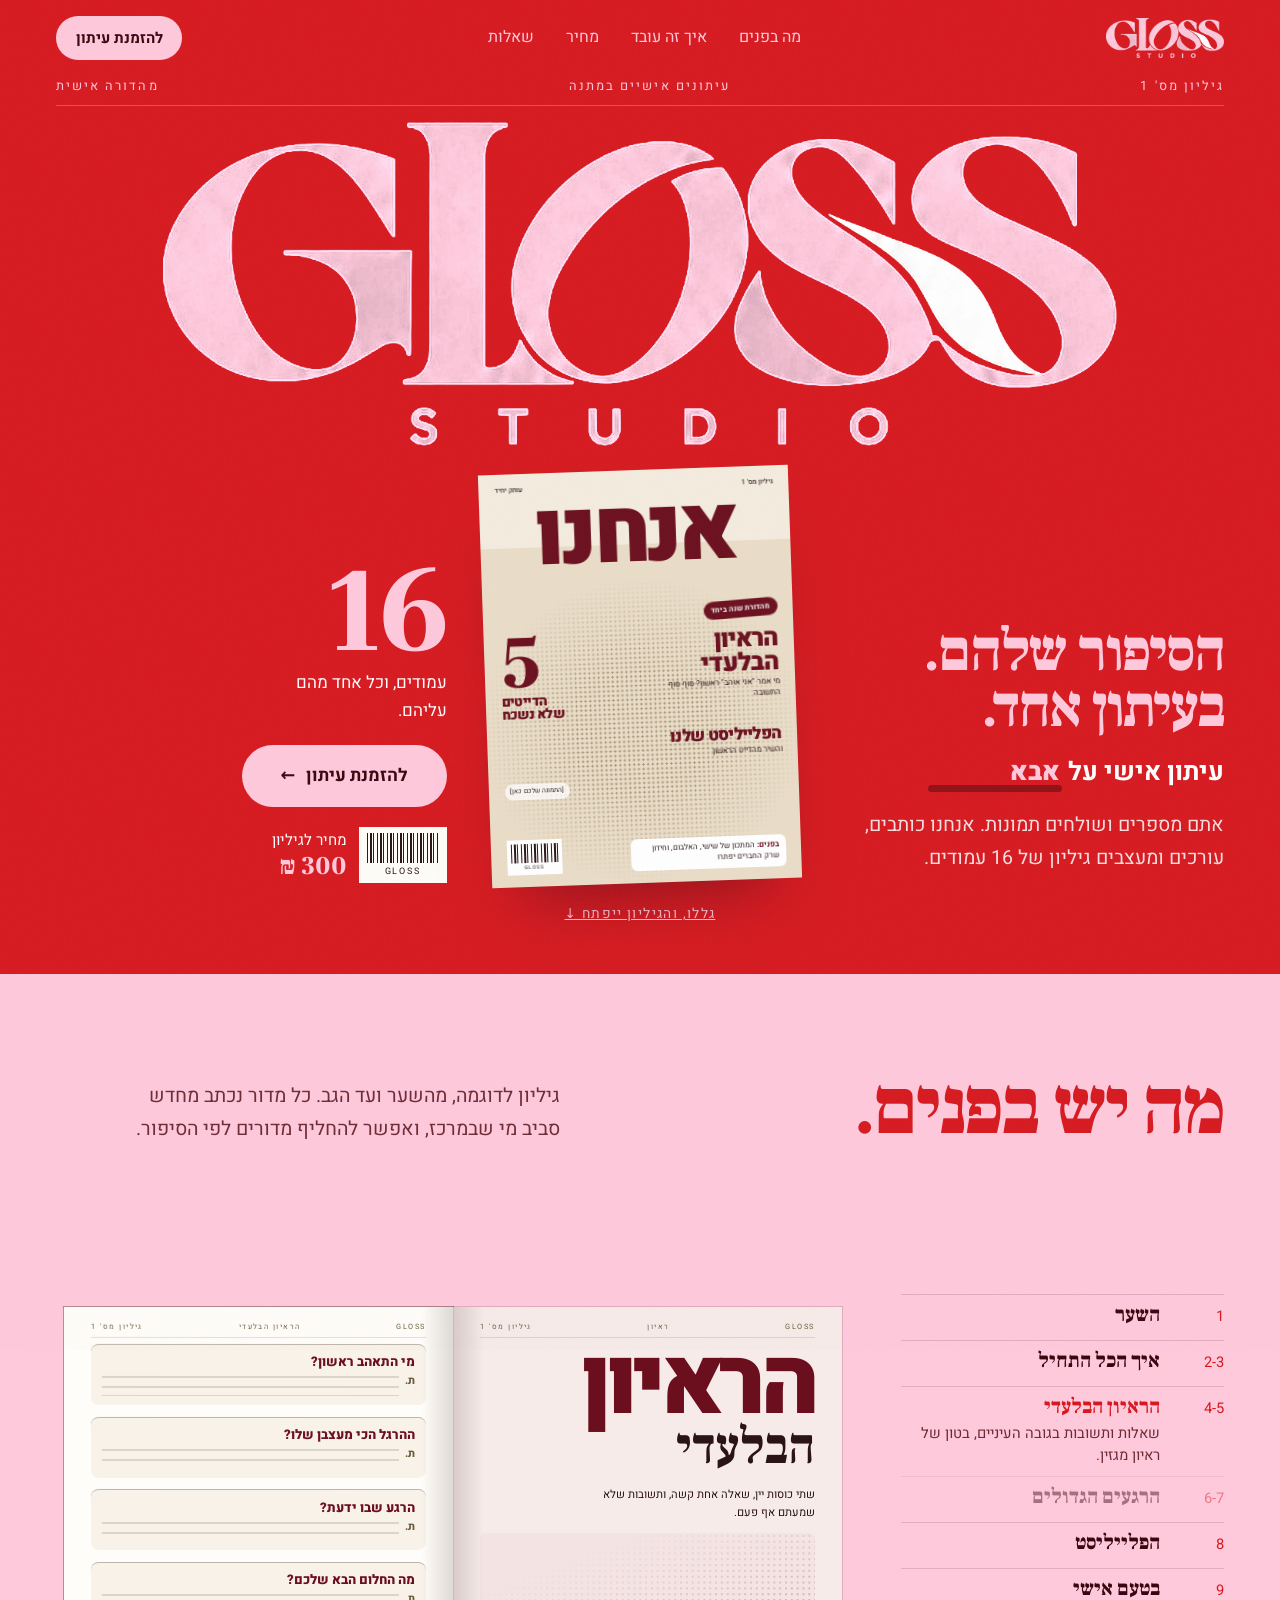
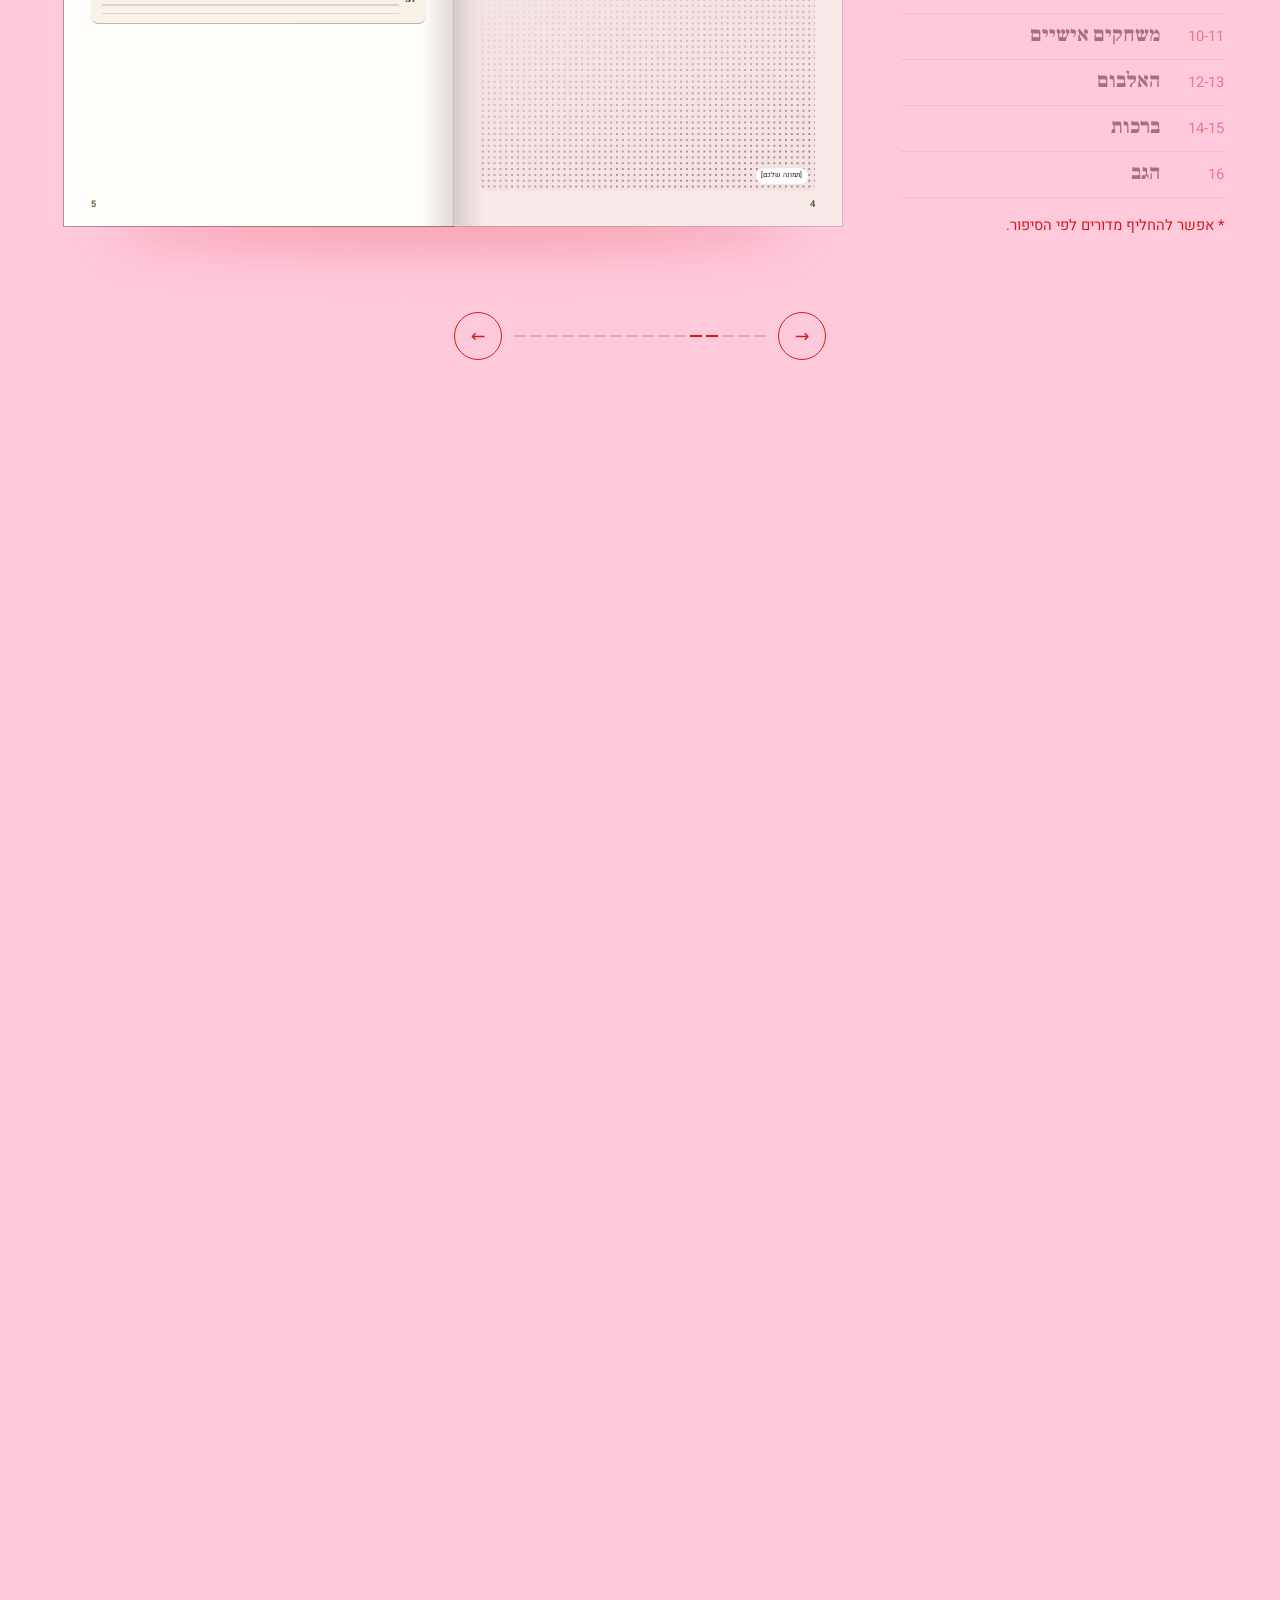
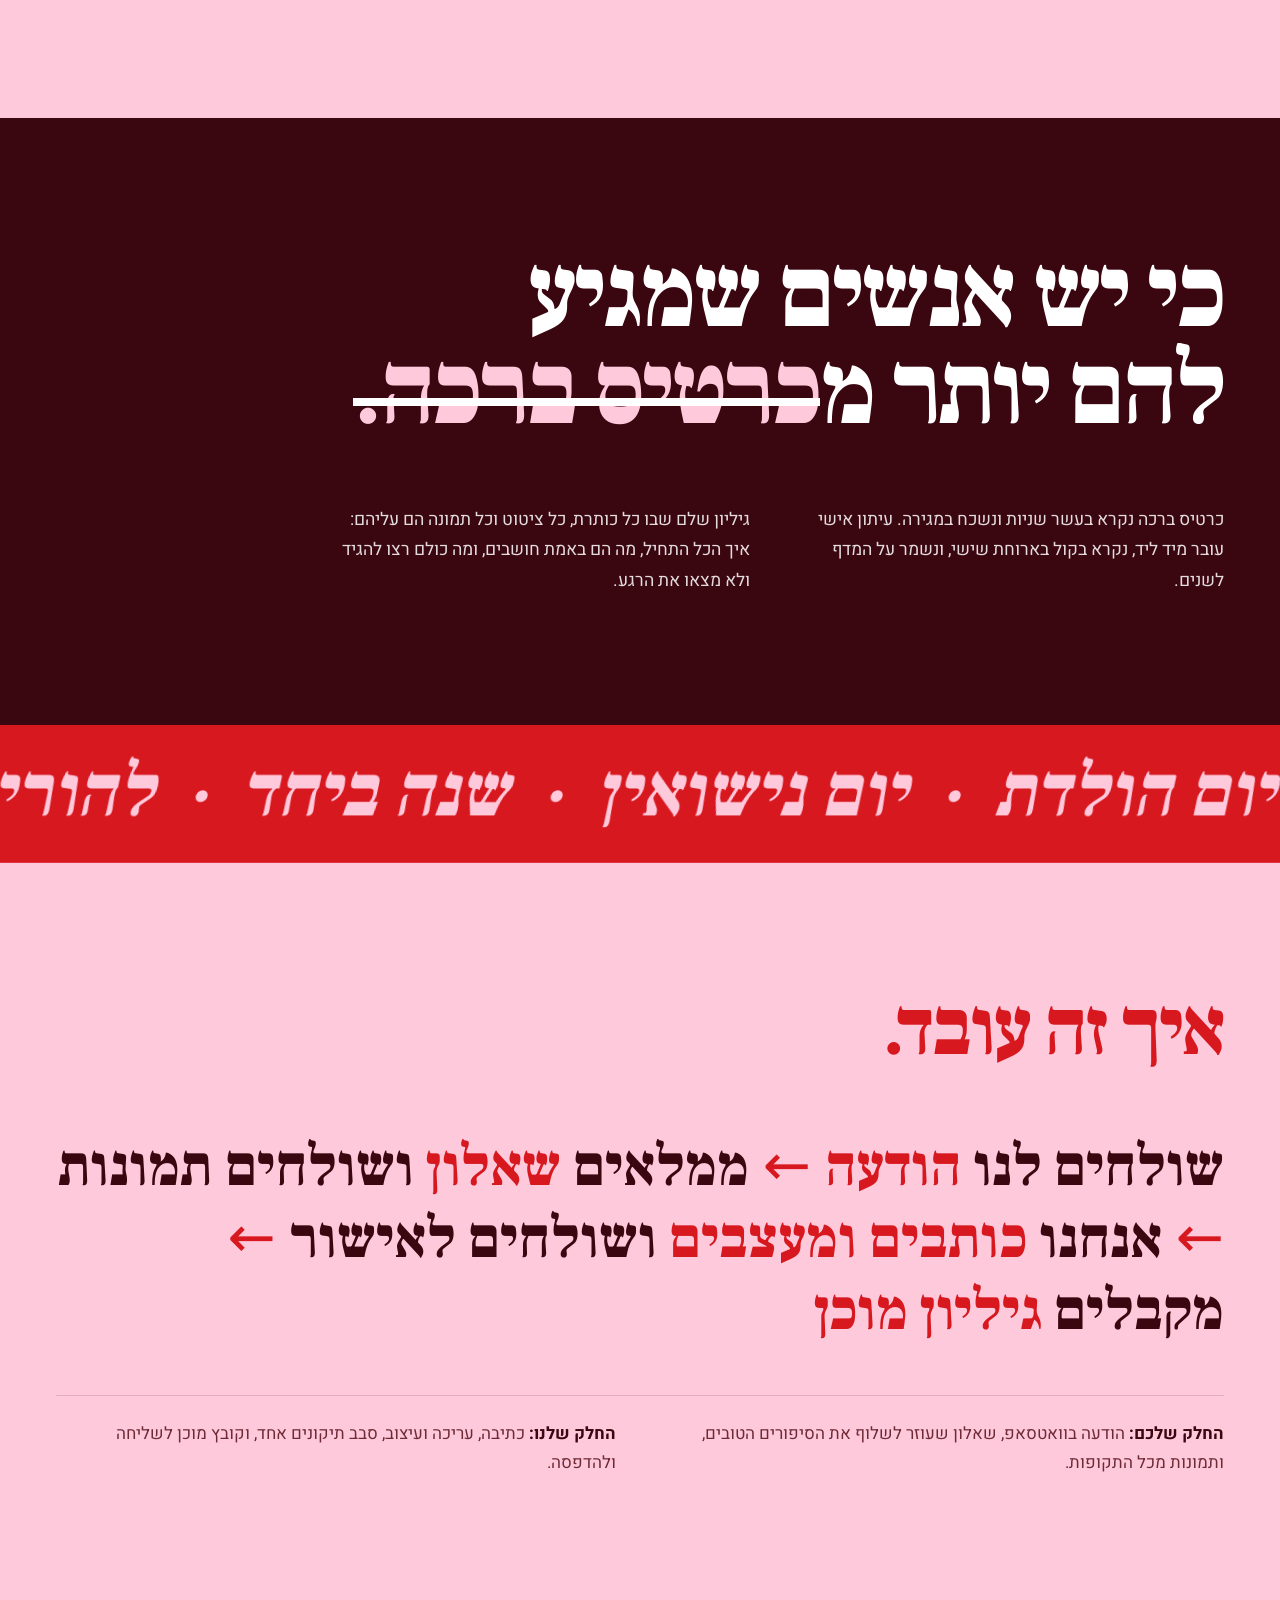
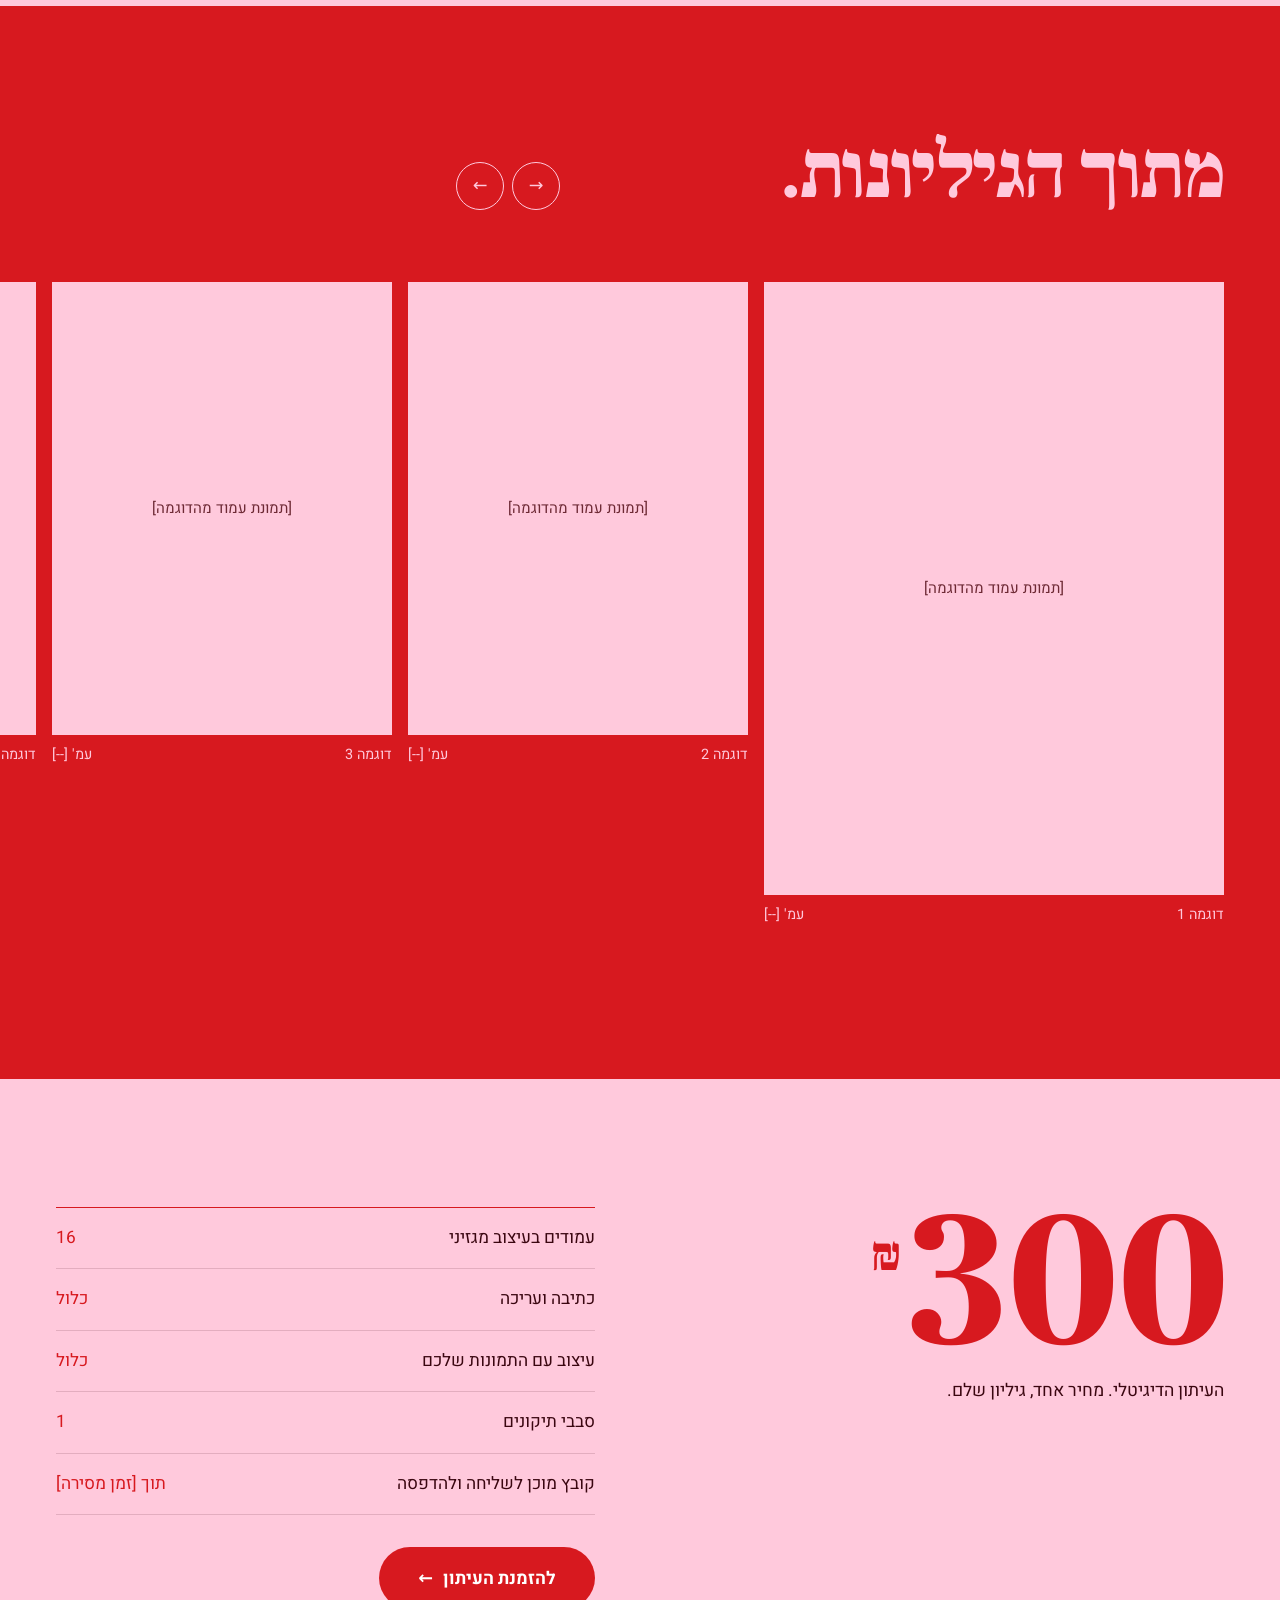
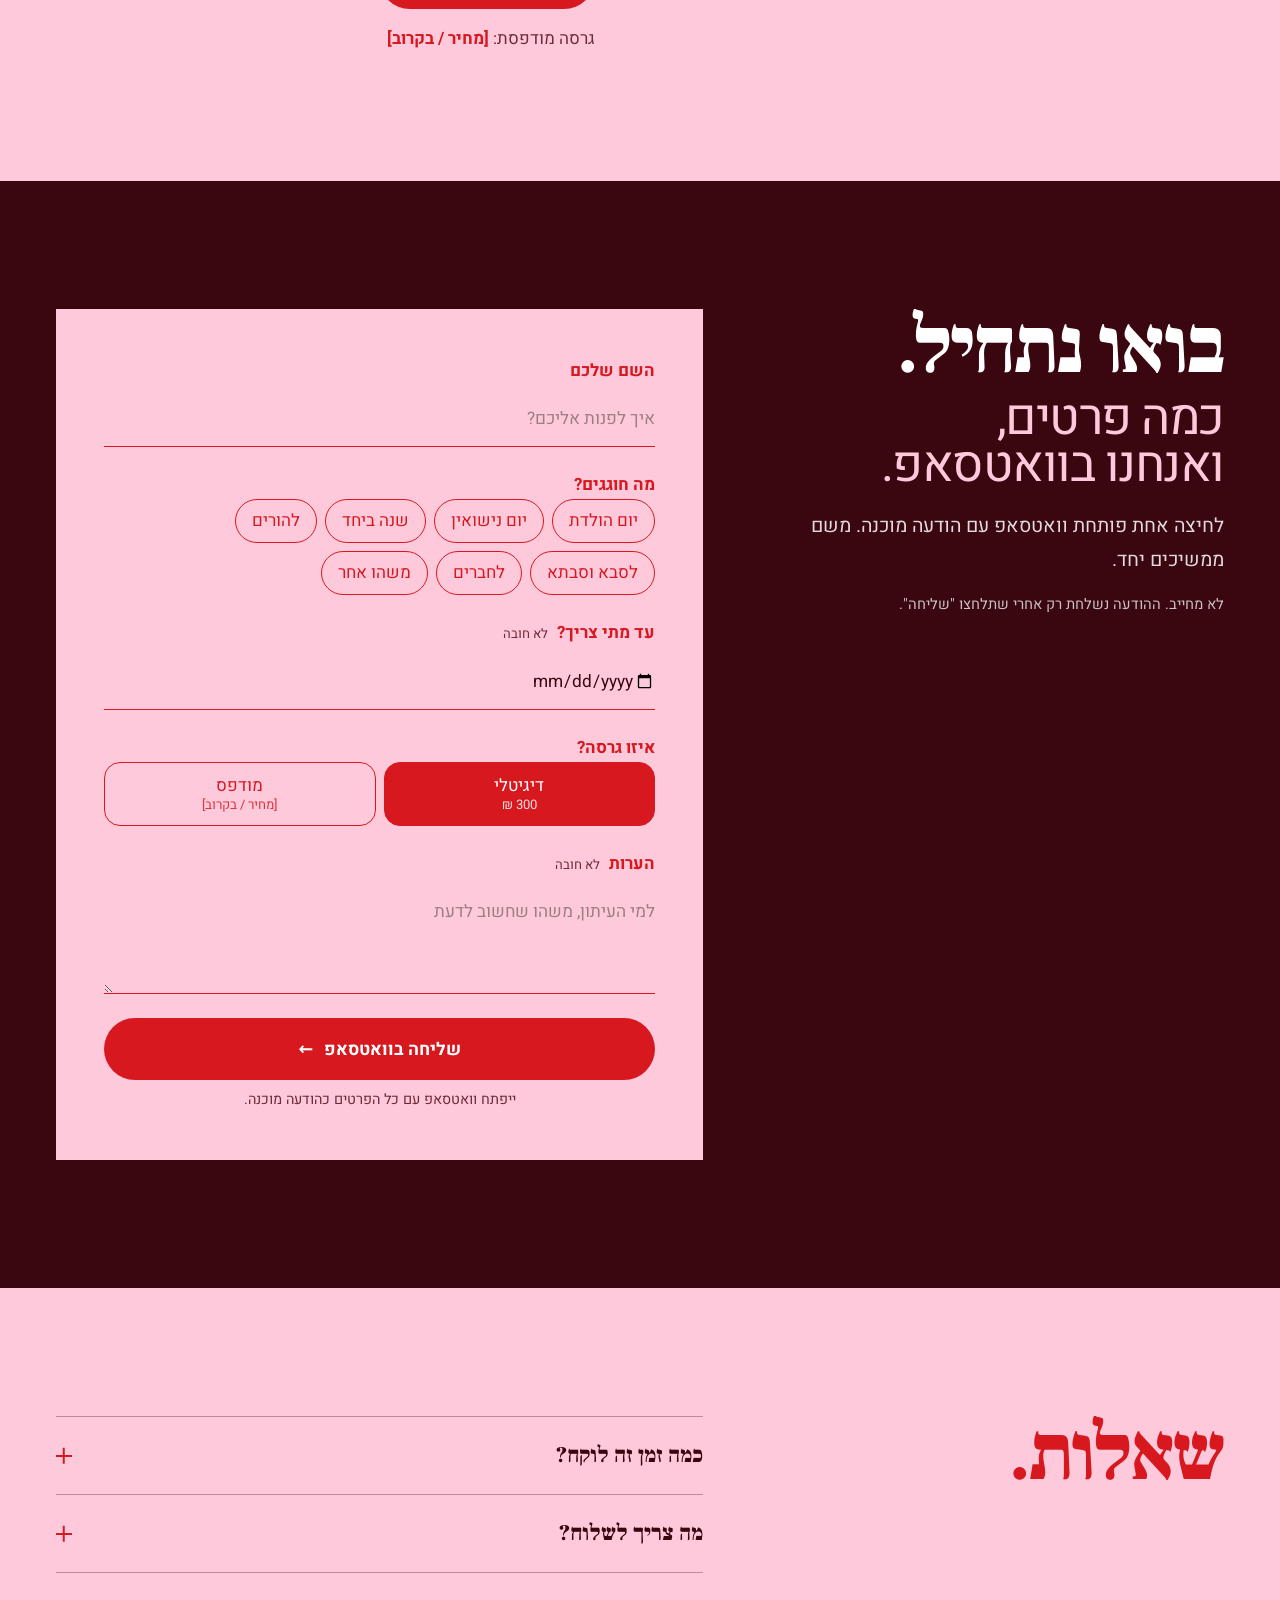
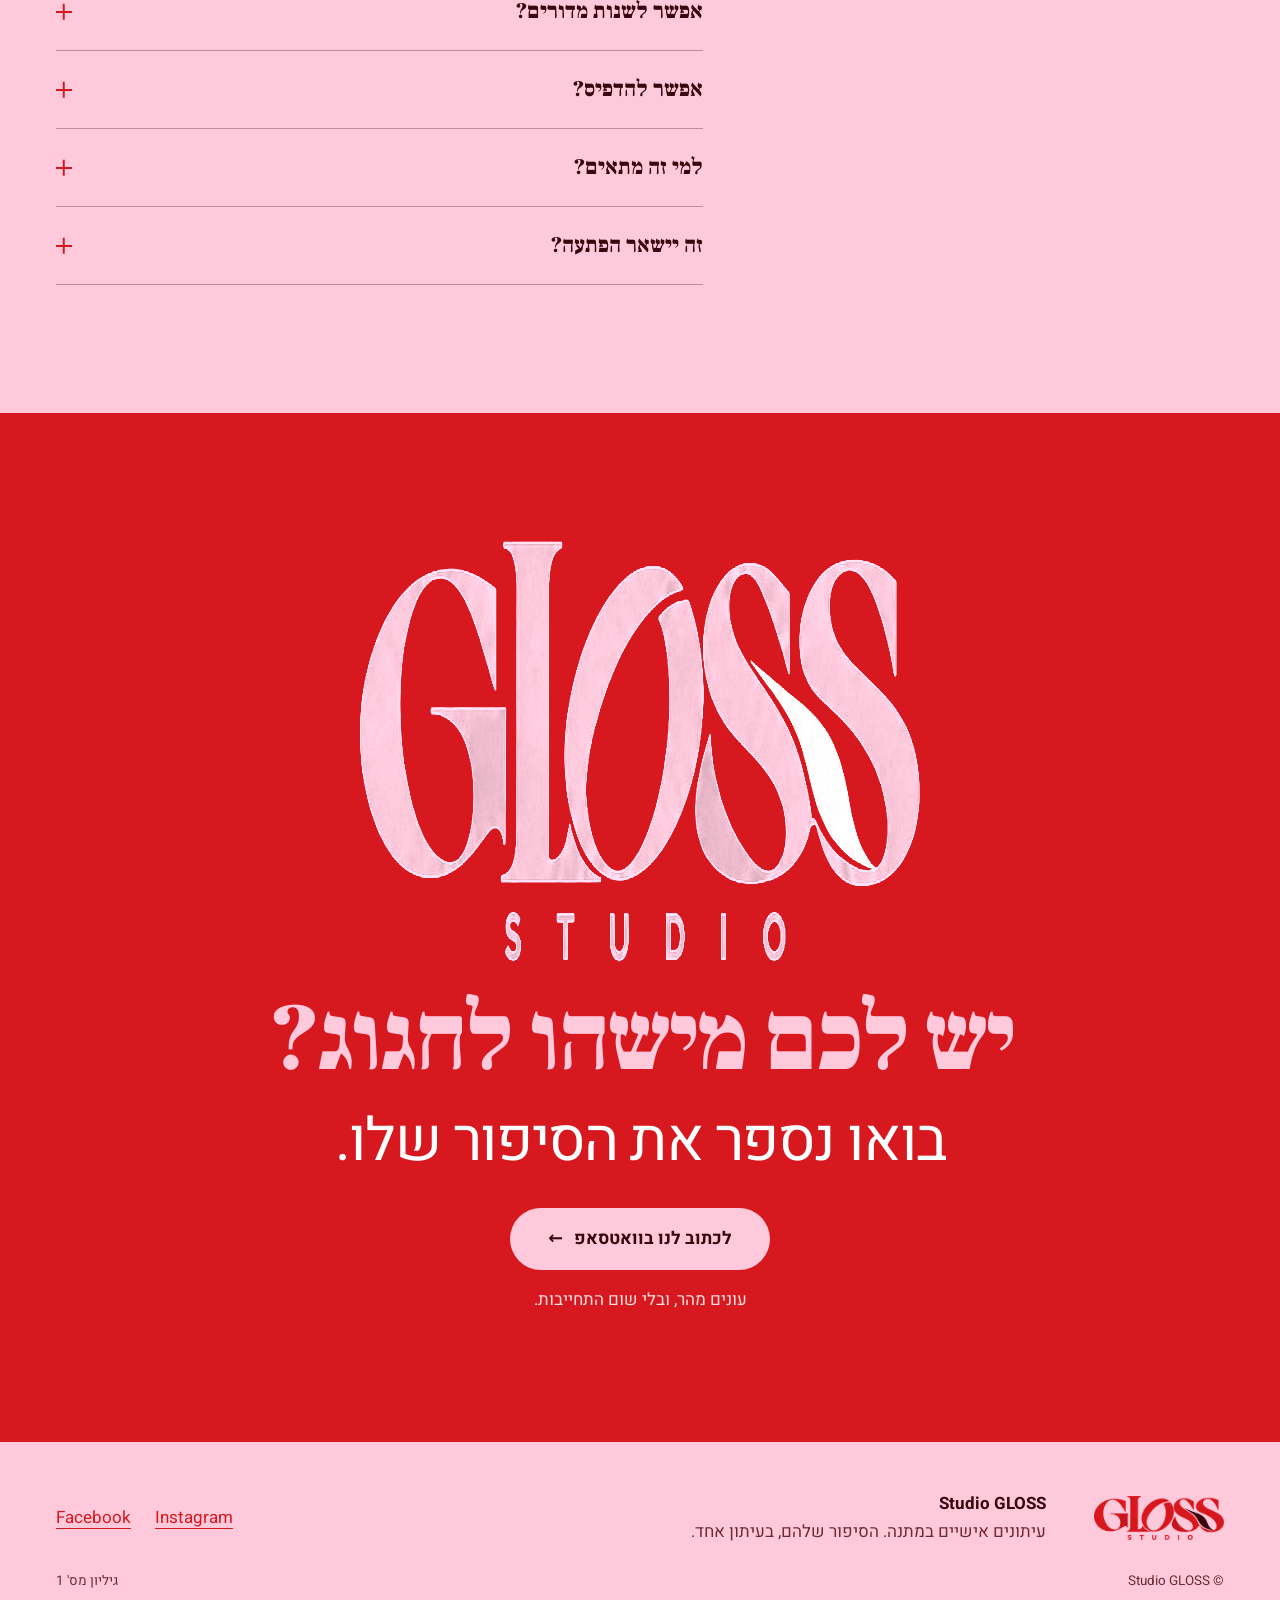
==== commit 0f36d810: "Recolor brand: cherry red, bubblegum pink and oxblood Owner approved changing all colors including t" ====
--- a/index.html
+++ b/index.html
@@ -5,12 +5,12 @@
 <meta name="viewport" content="width=device-width, initial-scale=1, viewport-fit=cover">
 <title>Studio GLOSS | עיתון אישי במתנה</title>
 <meta name="description" content="עיתון אישי של 16 עמודים בסגנון מגזין, שכל מילה בו על בעל השמחה. מתנה ליום הולדת, יום נישואין, שנה ביחד, להורים, לסבא וסבתא ולחברים.">
-<meta name="theme-color" content="#FFF0B3">
+<meta name="theme-color" content="#D7191F">
 <meta property="og:type" content="website">
 <meta property="og:locale" content="he_IL">
 <meta property="og:title" content="Studio GLOSS | הסיפור שלהם. בעיתון אחד.">
 <meta property="og:description" content="עיתון אישי של 16 עמודים בסגנון מגזין, שכל מילה בו על בעל השמחה.">
-<meta property="og:image" content="gloss-logo.png">
+<meta property="og:image" content="gloss-logo-pink.png">
 <link rel="icon" href="data:image/svg+xml,%3Csvg xmlns='http://www.w3.org/2000/svg' viewBox='0 0 64 64'%3E%3Crect width='64' height='64' rx='10' fill='%236B0F1E'/%3E%3Ctext x='32' y='47' font-family='Georgia,serif' font-size='44' font-weight='700' text-anchor='middle' fill='%23F8F2E7'%3EG%3C/text%3E%3C/svg%3E">
 <link rel="preconnect" href="https://fonts.googleapis.com">
 <link rel="preconnect" href="https://fonts.gstatic.com" crossorigin>
@@ -339,26 +339,23 @@
 }
 
 
-/* ---------- palettes (live switcher) ---------- */
-:root, [data-pal="butter"]{ --bg:#FFF0B3; --bg-2:#FFF7D6; --surface:#FFFDF3; --brand:#6B0F1E; --block:#6B0F1E; --on-block:#FFF0B3; --btn-bg:#6B0F1E; --btn-fg:#FFF7D6; --btn-hover:#86182B; --pop:#E23A52; --ink:#2A1416; --ink-soft:#5E4A38; --line:rgba(42,20,22,.14); --line-2:rgba(42,20,22,.3); --logo-plate:transparent; }
-[data-pal="mint"]{ --bg:#D7EFE2; --bg-2:#E8F6EE; --surface:#F7FCF9; --brand:#6B0F1E; --block:#123D2E; --on-block:#D7EFE2; --btn-bg:#6B0F1E; --btn-fg:#F7FCF9; --btn-hover:#86182B; --pop:#E23A52; --ink:#14231C; --ink-soft:#3F5A4D; --line:rgba(20,35,28,.14); --line-2:rgba(20,35,28,.3); --logo-plate:transparent; }
-[data-pal="night"]{ --bg:#141012; --bg-2:#1D1719; --surface:#1A1416; --brand:#FF8597; --block:#6B0F1E; --on-block:#FFE6EA; --btn-bg:#FF8597; --btn-fg:#141012; --btn-hover:#FFA3B1; --pop:#FFD36B; --ink:#F6EEEA; --ink-soft:#BBA9A6; --line:rgba(246,238,234,.14); --line-2:rgba(246,238,234,.3); --logo-plate:#F6EEEA; color-scheme:dark; }
-[data-pal="chrome"]{ --bg:#E9E9E7; --bg-2:#F2F2F0; --surface:#FBFBFA; --brand:#6B0F1E; --block:#18181A; --on-block:#E9E9E7; --btn-bg:#6B0F1E; --btn-fg:#FBFBFA; --btn-hover:#86182B; --pop:#FF5A6E; --ink:#18181A; --ink-soft:#55555A; --line:rgba(24,24,26,.14); --line-2:rgba(24,24,26,.3); --logo-plate:transparent; }
-[data-pal="powder"]{ --bg:#F8DCDD; --bg-2:#FCEEEE; --surface:#FFFFFF; --brand:#6B0F1E; --block:#6B0F1E; --on-block:#FFFFFF; --btn-bg:#6B0F1E; --btn-fg:#FFFFFF; --btn-hover:#86182B; --pop:#F8DCDD; --ink:#2A1416; --ink-soft:#6A4E52; --line:rgba(42,20,22,.12); --line-2:rgba(42,20,22,.28); --logo-plate:transparent; }
-body, .header, .why, .order, .sheet, .ticker, .inside, .how, .samples, .price, .faq, .finale, .footer, .mobile-nav{ transition:background-color .6s var(--ease), color .6s var(--ease), border-color .6s var(--ease); }
-.masthead img, .masthead-sm, .header .logo img, .footer .logo img{ background:var(--logo-plate); border-radius:18px; transition:background-color .6s; }
-[data-pal="night"] .masthead img, [data-pal="night"] .masthead-sm{ padding:3% 5%; }
-[data-pal="night"] .header .logo img, [data-pal="night"] .footer .logo img{ padding:4px 10px; border-radius:8px; }
-
-/* palette switcher */
-.pal{ position:fixed; z-index:70; left:16px; bottom:calc(16px + env(safe-area-inset-bottom)); display:flex; align-items:center; gap:6px; padding:6px; border-radius:999px; background:var(--surface); box-shadow:0 10px 30px -10px rgba(0,0,0,.35); }
-@media (max-width:979px){ .pal{ bottom:calc(84px + env(safe-area-inset-bottom)); left:12px; } }
-.pal-toggle{ height:36px; padding:0 12px; border:0; border-radius:999px; background:transparent; color:var(--ink); font-size:.85rem; font-weight:700; cursor:pointer; }
-.pal-list{ display:flex; gap:6px; max-width:0; overflow:hidden; transition:max-width .5s var(--ease); }
-.pal.open .pal-list{ max-width:260px; }
-.pal-list button{ width:36px; height:36px; flex:none; border-radius:50%; border:2px solid transparent; cursor:pointer; background:linear-gradient(135deg, var(--a) 0 50%, var(--b) 50% 100%); transition:transform .3s var(--spring), border-color .3s; }
-.pal-list button:hover{ transform:scale(1.12); }
-.pal-list button[aria-pressed="true"]{ border-color:var(--ink); }
+/* ---------- colour: cherry red / bubblegum pink / oxblood ---------- */
+:root{ --bg:#D7191F; --bg-2:#E5343A; --surface:#FFC9DC; --block:#3A0610; --on-block:#FFFFFF;
+  --brand:#FFC9DC; --ink:#FFFFFF; --ink-soft:rgba(255,255,255,.86); --btn-bg:#FFC9DC; --btn-fg:#3A0610; --btn-hover:#FFFFFF; --pop:#3A0610;
+  --line:rgba(255,255,255,.22); --line-2:rgba(255,255,255,.5); }
+.inside, .how, .price, .faq, .footer, .sheet{ --brand:#D7191F; --ink:#3A0610; --ink-soft:#6E2A35; --btn-bg:#D7191F; --btn-fg:#FFFFFF; --btn-hover:#B01016; --pop:#D7191F; --line:rgba(58,6,16,.14); --line-2:rgba(58,6,16,.32); --bg-2:#FFDCE8; }
+.why, .order, .mobile-nav{ --brand:#FFC9DC; --pop:#FFC9DC; --ink:#FFFFFF; --ink-soft:rgba(255,255,255,.85); }
+.inside, .how, .price, .faq, .footer, .sheet{ color:var(--ink); }
+.pg, .barcode-s, .frame{ --ink:#2A1416; --ink-soft:#5E4A4C; --line:rgba(42,20,22,.12); --line-2:rgba(42,20,22,.28); color:var(--ink); }
+.barcode-s{ background:#FFFDF8; }
+.sheet{ background:var(--surface) !important; }
+.frame{ --ink-soft:#6E2A35; }
+.masthead{ position:relative; }
+.masthead::after{ content:""; position:absolute; inset:0; pointer-events:none;
+  -webkit-mask:url("gloss-logo-pink.png") center/100% 100% no-repeat; mask:url("gloss-logo-pink.png") center/100% 100% no-repeat;
+  background:linear-gradient(105deg, transparent 38%, rgba(255,255,255,.95) 50%, transparent 62%) no-repeat; background-size:300% 100%; background-position:150% 0; animation:shine 5.5s var(--ease) 1.8s infinite; }
+@keyframes shine{ 0%{ background-position:150% 0; } 35%,100%{ background-position:-50% 0; } }
+@media (prefers-reduced-motion:reduce){ .masthead::after{ animation:none; display:none; } }
 
 /* motion layer */
 body::after{ content:""; position:fixed; inset:-50%; z-index:65; pointer-events:none; opacity:.05; background-image:url("data:image/svg+xml,%3Csvg xmlns='http://www.w3.org/2000/svg' width='160' height='160'%3E%3Cfilter id='n'%3E%3CfeTurbulence type='fractalNoise' baseFrequency='.9' numOctaves='2' stitchTiles='stitch'/%3E%3C/filter%3E%3Crect width='100%25' height='100%25' filter='url(%23n)'/%3E%3C/svg%3E"); animation:grain 1.2s steps(6) infinite; }
@@ -525,7 +522,7 @@
 
 <header class="header" id="header">
   <div class="wrap">
-    <a class="logo" href="#top" aria-label="Studio GLOSS - לראש העמוד"><img src="gloss-logo.png" alt="Studio GLOSS" width="1240" height="421"></a>
+    <a class="logo" href="#top" aria-label="Studio GLOSS - לראש העמוד"><img src="gloss-logo-pink.png" alt="Studio GLOSS" width="1240" height="421"></a>
     <nav class="nav" aria-label="ניווט ראשי">
       <a href="#inside">מה בפנים</a>
       <a href="#how">איך זה עובד</a>
@@ -553,7 +550,7 @@
 <section class="hero" id="top">
   <div class="wrap">
     <div class="dateline"><span>גיליון מס' 1</span><span class="mid">עיתונים אישיים במתנה</span><span>מהדורה אישית</span></div>
-    <div class="masthead"><img src="gloss-logo.png" alt="Studio GLOSS" width="1240" height="421"></div>
+    <div class="masthead"><img src="gloss-logo-pink.png" alt="Studio GLOSS" width="1240" height="421"></div>
     <div class="cover-grid">
       <div class="cl-main">
         <h1 class="big rv">הסיפור שלהם. בעיתון אחד.</h1>
@@ -750,7 +747,7 @@
 <!-- ============ FINALE ============ -->
 <section class="section finale" id="contact">
   <div class="wrap">
-    <img class="masthead-sm rv" src="gloss-logo.png" alt="" width="1240" height="421">
+    <img class="masthead-sm rv" src="gloss-logo-pink.png" alt="" width="1240" height="421">
     <h2 class="big rv">יש לכם מישהו לחגוג?<span class="lt">בואו נספר את הסיפור שלו.</span></h2>
     <a class="btn btn-lg rv" data-d="2" data-wa href="https://wa.me/972503850012" target="_blank" rel="noopener">לכתוב לנו בוואטסאפ <span class="arr" aria-hidden="true">&larr;</span></a>
     <p class="fine rv" data-d="3">עונים מהר, ובלי שום התחייבות.</p>
@@ -761,7 +758,7 @@
 <footer class="footer">
   <div class="wrap">
     <div class="footer-grid">
-      <a class="logo" href="#top" aria-label="Studio GLOSS - לראש העמוד"><img src="gloss-logo.png" alt="Studio GLOSS" width="1240" height="421" loading="lazy"></a>
+      <a class="logo" href="#top" aria-label="Studio GLOSS - לראש העמוד"><img src="gloss-logo-red.png" alt="Studio GLOSS" width="1240" height="421" loading="lazy"></a>
       <p class="about"><b>Studio GLOSS</b><br>עיתונים אישיים במתנה. הסיפור שלהם, בעיתון אחד.</p>
       <ul class="social">
         <!-- להחליף את הקישורים: -->
@@ -773,16 +770,6 @@
   </div>
 </footer>
 
-<div class="pal" id="pal" role="group" aria-label="בחירת צבעים">
-  <button class="pal-toggle" type="button" id="pal-toggle" aria-expanded="false">צבעים</button>
-  <div class="pal-list">
-    <button type="button" data-pal="butter" title="חמאה" aria-label="חמאה" style="--a:#FFF0B3;--b:#6B0F1E"></button>
-    <button type="button" data-pal="mint" title="מנטה" aria-label="מנטה" style="--a:#D7EFE2;--b:#123D2E"></button>
-    <button type="button" data-pal="night" title="לילה" aria-label="לילה" style="--a:#141012;--b:#FF8597"></button>
-    <button type="button" data-pal="chrome" title="כרום" aria-label="כרום" style="--a:#E9E9E7;--b:#18181A"></button>
-    <button type="button" data-pal="powder" title="פודרה" aria-label="פודרה" style="--a:#F8DCDD;--b:#6B0F1E"></button>
-  </div>
-</div>
 <div class="cursor" id="cursor" aria-hidden="true"></div>
 <div class="dock" id="dock" aria-hidden="true"><a class="btn" href="#order" tabindex="-1">להזמנת עיתון <span class="arr" aria-hidden="true">&larr;</span></a></div>
 
@@ -893,7 +880,7 @@
   <div class="in"><p class="quote">"הדבר הכי טוב שקרה לי."</p>
    <div class="note"><h5>ממנו, אלייך</h5>${L(7)}<span class="sig">[שם]</span></div>${HT('', '[תמונה]')}
   </div>${FO(15)}</div>`,
-`<div class="pg even p16"><img src="gloss-logo.png" alt="" width="1240" height="421">
+`<div class="pg even p16"><img src="gloss-logo-red.png" alt="" width="1240" height="421">
   <p class="t">והסיפור<br>ממשיך.</p><p class="meta">גיליון מס' 1 · עותק יחיד</p>
   <div class="barcode"><i></i><span>GLOSS</span></div></div>`
 ];
@@ -1083,15 +1070,6 @@
   const root = document.documentElement;
   const reduce = matchMedia('(prefers-reduced-motion: reduce)').matches;
   const fine = matchMedia('(hover:hover) and (pointer:fine)').matches;
-  /* palette switcher (preview tool: remove the .pal block once a palette is chosen) */
-  let pal = 'butter';
-  try { pal = localStorage.getItem('gloss-pal') || pal; } catch(e){}
-  const setPal = (p) => { root.dataset.pal = p; document.querySelectorAll('.pal-list button').forEach(b => b.setAttribute('aria-pressed', b.dataset.pal === p)); try { localStorage.setItem('gloss-pal', p); } catch(e){} };
-  setPal(pal);
-  const palEl = document.getElementById('pal'), palT = document.getElementById('pal-toggle');
-  palT.addEventListener('click', () => { const o = !palEl.classList.contains('open'); palEl.classList.toggle('open', o); palT.setAttribute('aria-expanded', o); });
-  document.querySelectorAll('.pal-list button').forEach(b => b.addEventListener('click', () => setPal(b.dataset.pal)));
-
   /* split headings into words */
   document.querySelectorAll('.big').forEach(h => {
     let i = 0; const frag = document.createDocumentFragment();
